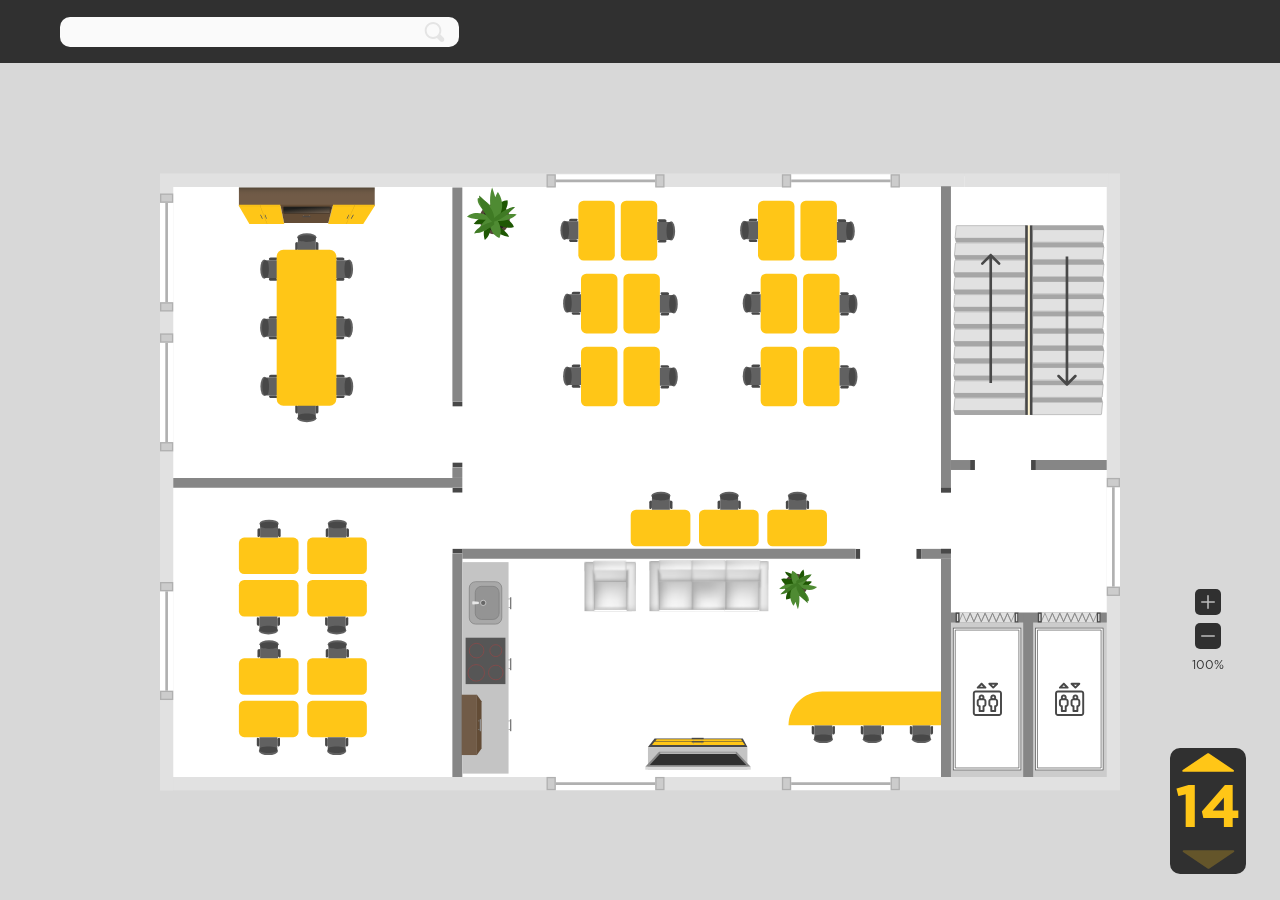
==== intofficemap/index.html @ 85221ba1 "add cursor move" ====
<!DOCTYPE html>
<head>
    <meta charset="utf-8">
    <meta http-equiv="X-UA-Compatible" content="IE=edge">
    <title>Карта офиса</title>
    <meta content="width=device-width, initial-scale=1.0" name="viewport">
    <link href="css/style.css" rel="stylesheet">
    <link href="lib/fonts/font-awesome/css/font-awesome.min.css" rel="stylesheet">
    <link href="lib/fonts/GothamPro/styles.css" rel="stylesheet">
</head>

<body>
<header class="search">
    <div class='search-wrapper'>
        <div class="search-form">
            <div class="dropdown">
                <input id="textInput" autocomplete="off" type="text">
                <ul id="drop-down"></ul>
            </div>
            <div class="btn-search-clear">
                <button type="button" id="searchButton" disabled>
                    <svg class="btn-svg" width="49" height="30" viewBox="0 0 49 30" fill="none"
                         xmlns="http://www.w3.org/2000/svg">
                        <path class="fill-clear-search"
                              d="M33.6377 20.7606L30.3996 17.4688C30.9884 16.2718 31.3809 14.8753 31.3809 13.4788C31.3809 8.79052 27.6522 5 23.0404 5C18.4287 5 14.7 8.79052 14.7 13.4788C14.7 18.1671 18.4287 21.9576 23.0404 21.9576C24.4142 21.9576 25.7879 21.5586 26.9653 20.9601L30.2034 24.2519C31.1846 25.2494 32.6565 25.2494 33.6377 24.2519C34.5208 23.2544 34.5208 21.7581 33.6377 20.7606ZM23.0404 19.9626C19.508 19.9626 16.6625 17.0698 16.6625 13.4788C16.6625 9.88778 19.508 6.99501 23.0404 6.99501C26.5729 6.99501 29.4184 9.88778 29.4184 13.4788C29.4184 17.0698 26.5729 19.9626 23.0404 19.9626Z"
                              fill="#484848"/>
                    </svg>
                </button>
            </div>
            <div class="br-vert">
                <svg id="brvert" width="1" height="30" viewBox="0 0 1 30" fill="none"
                     xmlns="http://www.w3.org/2000/svg">
                    <rect y="28" width="1" height="2" fill="#FAFAFA"/>
                    <rect y="2" width="1" height="26" fill="#E4E4E4"/>
                    <rect width="1" height="2" fill="#FAFAFA"/>
                </svg>
            </div>
            <div class="btn-search-clear">
                <button type="button" id="clearButton" class="clear-Button">
                    <svg class="btn-svg" width="45" height="30" viewBox="0 0 45 30" fill="none"
                         xmlns="http://www.w3.org/2000/svg">
                        <rect class="fill-clear-search" x="14.2852" y="8.85693" width="2.22222" height="20"
                              transform="rotate(-45 14.2852 8.85693)" fill="#484848"/>
                        <rect class="fill-clear-search" x="15.8568" y="22.9989" width="2.22222" height="20"
                              transform="rotate(-135 15.8568 22.9989)" fill="#484848"/>
                    </svg>
                </button>
            </div>
        </div>

    </div>
</header>

<section class="hide">
    <div class="btn-hide-and-show">
        <button type="button" class="btn-hide">
            <svg width="9" height="19" viewBox="0 0 9 19" fill="none" xmlns="http://www.w3.org/2000/svg">
                <path d="M0.26422 9.81896C0.110952 9.63394 0.110952 9.36606 0.26422 9.18104L7.36495 0.609125C7.66374 0.248428 8.25 0.459711 8.25 0.928089L8.25 18.0719C8.25 18.5403 7.66374 18.7516 7.36495 18.3909L0.26422 9.81896Z"
                      fill="#FFC617"/>
            </svg>
        </button>
    </div>
</section>

<section class="show">
    <div class="btn-hide-and-show">
        <button type="button" class="btn-show">
            <svg width="9" height="19" viewBox="0 0 9 19" fill="none" xmlns="http://www.w3.org/2000/svg">
                <path d="M8.73578 9.18104C8.88905 9.36606 8.88905 9.63394 8.73578 9.81896L1.63505 18.3909C1.33626 18.7516 0.75 18.5403 0.75 18.0719L0.75 0.92809C0.75 0.459712 1.33626 0.24843 1.63505 0.609127L8.73578 9.18104Z"
                      fill="#FFC617"/>
            </svg>
        </button>
    </div>
</section>

<section id="scale-and-floor-wrapper" class="scale-and-floor-wrapper">
        <div class="scale-wrapper">
            <div id="scale">
                <button id="plus" type="button" class="btn-svg btn-plus-minus">
                    <svg width="26" height="26" viewBox="0 0 18 18" fill="none" xmlns="http://www.w3.org/2000/svg">
                        <rect class="fill-line" y="10" width="2" height="18" rx="1" transform="rotate(-90 0 10)" fill="#BCBCBC"/>
                        <rect class="fill-line" x="8" width="2" height="18" rx="1" fill="#BCBCBC"/>
                    </svg>
                </button>
                <button id="minus" type="button" class="btn-svg btn-plus-minus">
                    <svg width="26" height="26" viewBox="0 0 18 2" fill="none" xmlns="http://www.w3.org/2000/svg">
                        <rect class="fill-line" y="2" width="2" height="18" rx="1" transform="rotate(-90 0 2)" fill="#BCBCBC"/>
                    </svg>
                </button>
                <!--<svg class="btn-svg" id="plus" width="26" height="26" viewBox="0 0 26 26" fill="none"
                     xmlns="http://www.w3.org/2000/svg">
                    <path d="M0 5C0 2.23858 2.23858 0 5 0H21C23.7614 0 26 2.23858 26 5V21C26 23.7614 23.7614 26 21 26H5C2.23858 26 0 23.7614 0 21V5Z"
                          fill="#303030"/>
                    <rect class="fill-line" x="4" y="14" width="2" height="18" rx="1" transform="rotate(-90 4 14)"
                          fill="#BCBCBC"/>
                    <rect class="fill-line" x="12" y="4" width="2" height="18" rx="1" fill="#BCBCBC"/>
                </svg>

                <svg class="btn-svg" id="minus" width="26" height="26" viewBox="0 0 26 26" fill="none"
                     xmlns="http://www.w3.org/2000/svg">
                    <path d="M26 21C26 23.7614 23.7614 26 21 26L5 26C2.23858 26 0 23.7614 0 21L0 5C0 2.23858 2.23858 0 5 0L21 0C23.7614 0 26 2.23858 26 5L26 21Z"
                          fill="#303030"/>
                    <rect class="fill-line" x="4" y="14" width="2" height="18" rx="1" transform="rotate(-90 4 14)"
                          fill="#BCBCBC"/>
                </svg>
-->
                <div class="value-scale"><span id="val-scale">100%</span></div>
            </div>
        </div>

        <div class="floor-wrapper">
            <div id="floor">
                <button type="button" class="btn-svg btn-toggle up-toggle">
                    <svg width="57" height="19" viewBox="0 0 57 19" fill="none"
                         xmlns="http://www.w3.org/2000/svg">
                        <path class="fill-up-down" disabled
                              d="M27.5914 0.369337C27.9272 0.145656 28.3645 0.145657 28.7002 0.369337L53.5413 16.9178C54.3648 17.4664 53.9764 18.75 52.9868 18.75H3.30481C2.31523 18.75 1.92682 17.4664 2.75039 16.9178L27.5914 0.369337Z"
                              fill="#FFC617"/>
                    </svg>
                </button>

                <span id="floor-number"></span>

                <button type="button" class="btn-svg btn-toggle down-toggle" disabled>
                    <svg width="57" height="19" viewBox="0 0 57 19" fill="none"
                         xmlns="http://www.w3.org/2000/svg">
                        <path class="fill-up-down"
                              d="M29.0543 18.6307C28.7186 18.8543 28.2813 18.8543 27.9455 18.6307L3.10449 2.08224C2.28092 1.5336 2.66932 0.25 3.65891 0.25L53.3409 0.25C54.3305 0.25 54.7189 1.5336 53.8954 2.08224L29.0543 18.6307Z"
                              fill="#FFC617"/>
                    </svg>
                </button>
            </div>
        </div>
</section>

<section id="map-wrapper" class="map-wrapper">
    <div class="map-content">
        <div class="map">
            <svg class="floor-of-map" data-floor="active" floor-number="14" width="905" height="581"
                 viewBox="0 0 1448 930" fill="none" xmlns="http://www.w3.org/2000/svg"
                 xmlns:xlink="http://www.w3.org/1999/xlink">
                <rect x="1" y="4" width="1432" height="910" fill="white"/>
                <rect x="1189" y="663" width="248" height="252" fill="#CCCCCC"/>
                <line x1="6.10352e-05" y1="10" x2="1213" y2="10" stroke="#E1E1E1" stroke-width="20"/>
                <line x1="6.10352e-05" y1="920" x2="1448" y2="920" stroke="#E1E1E1" stroke-width="20"/>
                <line x1="10.0001" y1="20" x2="10" y2="930" stroke="#E1E1E1" stroke-width="20"/>
                <line x1="1438" y1="4.67991e-07" x2="1438" y2="910" stroke="#E1E1E1" stroke-width="20"/>
                <line x1="1213" y1="10" x2="1430" y2="10" stroke="#E1E1E1" stroke-width="20"/>
                <line x1="448.5" y1="21" x2="448.5" y2="344" stroke="#868686" stroke-width="15"/>
                <line x1="1185.5" y1="19" x2="1185.5" y2="481" stroke="#868686" stroke-width="15"/>
                <line x1="1185.5" y1="581" x2="1185.5" y2="910" stroke="#868686" stroke-width="15"/>
                <line x1="448.5" y1="459" x2="448.5" y2="443" stroke="#868686" stroke-width="15"/>
                <line x1="20" y1="466.5" x2="456" y2="466.5" stroke="#868686" stroke-width="15"/>
                <line x1="1193" y1="439.5" x2="1229" y2="439.5" stroke="#868686" stroke-width="15"/>
                <line x1="1314" y1="439.5" x2="1428" y2="439.5" stroke="#868686" stroke-width="15"/>
                <line x1="1193" y1="669.5" x2="1428" y2="669.5" stroke="#868686" stroke-width="15"/>
                <line x1="1309.5" y1="910" x2="1309.5" y2="663" stroke="#868686" stroke-width="15"/>
                <line x1="448.5" y1="910" x2="448.5" y2="573" stroke="#868686" stroke-width="15"/>
                <line x1="456" y1="573.5" x2="1049" y2="573.5" stroke="#868686" stroke-width="15"/>
                <line x1="1148" y1="573.5" x2="1193" y2="573.5" stroke="#868686" stroke-width="15"/>
                <path d="M235 117H208V100C208 98.3431 209.343 97 211 97H232C233.657 97 235 98.3431 235 100V117Z"
                      fill="#616161"/>
                <ellipse cx="221.5" cy="96" rx="14.5" ry="6" transform="rotate(-180 221.5 96)" fill="#616161"/>
                <path d="M208 97.5C208 95.0147 214.044 93 221.5 93C228.956 93 235 95.0147 235 97.5C235 98.7504 234.47 100.882 232 101.697C229.561 102.503 225.205 103 221.5 103C217.795 103 213.439 102.503 211 101.697C208.53 100.882 208 98.7504 208 97.5Z"
                      fill="#484848"/>
                <path d="M208 113.333C208 114.806 206.806 116 205.333 116C204.597 116 204 115.403 204 114.667V105.667C204 104.194 205.194 103 206.667 103C207.403 103 208 103.597 208 104.333V113.333Z"
                      fill="#484848"/>
                <path d="M239 114.667C239 115.403 238.403 116 237.667 116C236.194 116 235 114.806 235 113.333V104.333C235 103.597 235.597 103 236.333 103C237.806 103 239 104.194 239 105.667V114.667Z"
                      fill="#484848"/>
                <path d="M208 348H235V365C235 366.657 233.657 368 232 368H211C209.343 368 208 366.657 208 365V348Z"
                      fill="#616161"/>
                <ellipse cx="221.5" cy="369" rx="14.5" ry="6" fill="#616161"/>
                <path d="M235 367.5C235 369.985 228.956 372 221.5 372C214.044 372 208 369.985 208 367.5C208 366.25 208.53 364.118 211 363.303C213.439 362.497 217.795 362 221.5 362C225.205 362 229.561 362.497 232 363.303C234.47 364.118 235 366.25 235 367.5Z"
                      fill="#484848"/>
                <path d="M235 351.667C235 350.194 236.194 349 237.667 349C238.403 349 239 349.597 239 350.333V359.333C239 360.806 237.806 362 236.333 362C235.597 362 235 361.403 235 360.667V351.667Z"
                      fill="#484848"/>
                <path d="M204 350.333C204 349.597 204.597 349 205.333 349C206.806 349 208 350.194 208 351.667V360.667C208 361.403 207.403 362 206.667 362C205.194 362 204 360.806 204 359.333V350.333Z"
                      fill="#484848"/>
                <path d="M178 219V246H161C159.343 246 158 244.657 158 243V222C158 220.343 159.343 219 161 219H178Z"
                      fill="#616161"/>
                <ellipse cx="157" cy="232.5" rx="14.5" ry="6" transform="rotate(90 157 232.5)" fill="#616161"/>
                <path d="M158.5 246C156.015 246 154 239.956 154 232.5C154 225.044 156.015 219 158.5 219C159.75 219 161.882 219.53 162.697 222C163.503 224.439 164 228.795 164 232.5C164 236.205 163.503 240.561 162.697 243C161.882 245.47 159.75 246 158.5 246Z"
                      fill="#484848"/>
                <path d="M174.333 246C175.806 246 177 247.194 177 248.667C177 249.403 176.403 250 175.667 250H166.667C165.194 250 164 248.806 164 247.333C164 246.597 164.597 246 165.333 246H174.333Z"
                      fill="#484848"/>
                <path d="M175.667 215C176.403 215 177 215.597 177 216.333C177 217.806 175.806 219 174.333 219H165.333C164.597 219 164 218.403 164 217.667C164 216.194 165.194 215 166.667 215H175.667Z"
                      fill="#484848"/>
                <path d="M178.222 130.495V157.495H161.222C159.565 157.495 158.222 156.152 158.222 154.495V133.495C158.222 131.838 159.565 130.495 161.222 130.495H178.222Z"
                      fill="#616161"/>
                <ellipse cx="157.222" cy="143.995" rx="14.5" ry="6" transform="rotate(90 157.222 143.995)"
                         fill="#616161"/>
                <path d="M158.722 157.495C156.237 157.495 154.222 151.451 154.222 143.995C154.222 136.539 156.237 130.495 158.722 130.495C159.973 130.495 162.104 131.025 162.919 133.495C163.725 135.934 164.222 140.29 164.222 143.995C164.222 147.699 163.725 152.055 162.919 154.495C162.104 156.965 159.973 157.495 158.722 157.495Z"
                      fill="#484848"/>
                <path d="M174.556 157.495C176.028 157.495 177.222 158.689 177.222 160.161C177.222 160.898 176.625 161.495 175.889 161.495H166.889C165.416 161.495 164.222 160.301 164.222 158.828C164.222 158.092 164.819 157.495 165.556 157.495H174.556Z"
                      fill="#484848"/>
                <path d="M175.889 126.495C176.625 126.495 177.222 127.092 177.222 127.828C177.222 129.301 176.028 130.495 174.556 130.495H165.556C164.819 130.495 164.222 129.898 164.222 129.161C164.222 127.689 165.416 126.495 166.889 126.495H175.889Z"
                      fill="#484848"/>
                <path d="M178.478 307.557V334.557H161.478C159.821 334.557 158.478 333.214 158.478 331.557V310.557C158.478 308.9 159.821 307.557 161.478 307.557H178.478Z"
                      fill="#616161"/>
                <ellipse cx="157.478" cy="321.057" rx="14.5" ry="6" transform="rotate(90 157.478 321.057)"
                         fill="#616161"/>
                <path d="M158.978 334.557C156.493 334.557 154.478 328.513 154.478 321.057C154.478 313.601 156.493 307.557 158.978 307.557C160.228 307.557 162.36 308.087 163.175 310.557C163.98 312.997 164.478 317.353 164.478 321.057C164.478 324.762 163.98 329.118 163.175 331.557C162.36 334.027 160.228 334.557 158.978 334.557Z"
                      fill="#484848"/>
                <path d="M174.811 334.557C176.284 334.557 177.478 335.751 177.478 337.224C177.478 337.96 176.881 338.557 176.145 338.557H167.145C165.672 338.557 164.478 337.363 164.478 335.891C164.478 335.154 165.075 334.557 165.811 334.557H174.811Z"
                      fill="#484848"/>
                <path d="M176.145 303.557C176.881 303.557 177.478 304.154 177.478 304.891C177.478 306.363 176.284 307.557 174.811 307.557H165.811C165.075 307.557 164.478 306.96 164.478 306.224C164.478 304.751 165.672 303.557 167.145 303.557H176.145Z"
                      fill="#484848"/>
                <path d="M264 246V219H281C282.657 219 284 220.343 284 222V243C284 244.657 282.657 246 281 246H264Z"
                      fill="#616161"/>
                <ellipse cx="285" cy="232.5" rx="14.5" ry="6" transform="rotate(-90 285 232.5)" fill="#616161"/>
                <path d="M283.5 219C285.985 219 288 225.044 288 232.5C288 239.956 285.985 246 283.5 246C282.25 246 280.118 245.47 279.303 243C278.497 240.561 278 236.205 278 232.5C278 228.795 278.497 224.439 279.303 222C280.118 219.53 282.25 219 283.5 219Z"
                      fill="#484848"/>
                <path d="M267.667 219C266.194 219 265 217.806 265 216.333C265 215.597 265.597 215 266.333 215H275.333C276.806 215 278 216.194 278 217.667C278 218.403 277.403 219 276.667 219H267.667Z"
                      fill="#484848"/>
                <path d="M266.333 250C265.597 250 265 249.403 265 248.667C265 247.194 266.194 246 267.667 246H276.667C277.403 246 278 246.597 278 247.333C278 248.806 276.806 250 275.333 250H266.333Z"
                      fill="#484848"/>
                <path d="M264.222 157.495V130.495H281.222C282.879 130.495 284.222 131.838 284.222 133.495V154.495C284.222 156.152 282.879 157.495 281.222 157.495H264.222Z"
                      fill="#616161"/>
                <ellipse cx="285.222" cy="143.995" rx="14.5" ry="6" transform="rotate(-90 285.222 143.995)"
                         fill="#616161"/>
                <path d="M283.722 130.495C286.208 130.495 288.222 136.539 288.222 143.995C288.222 151.451 286.208 157.495 283.722 157.495C282.472 157.495 280.341 156.965 279.525 154.495C278.72 152.055 278.222 147.699 278.222 143.995C278.222 140.29 278.72 135.934 279.525 133.495C280.341 131.025 282.472 130.495 283.722 130.495Z"
                      fill="#484848"/>
                <path d="M267.889 130.495C266.416 130.495 265.222 129.301 265.222 127.828C265.222 127.092 265.819 126.495 266.556 126.495H275.556C277.028 126.495 278.222 127.689 278.222 129.161C278.222 129.898 277.625 130.495 276.889 130.495H267.889Z"
                      fill="#484848"/>
                <path d="M266.556 161.495C265.819 161.495 265.222 160.898 265.222 160.161C265.222 158.689 266.416 157.495 267.889 157.495H276.889C277.625 157.495 278.222 158.092 278.222 158.828C278.222 160.301 277.028 161.495 275.556 161.495H266.556Z"
                      fill="#484848"/>
                <path d="M264.478 334.557V307.557H281.478C283.135 307.557 284.478 308.9 284.478 310.557V331.557C284.478 333.214 283.135 334.557 281.478 334.557H264.478Z"
                      fill="#616161"/>
                <ellipse cx="285.478" cy="321.057" rx="14.5" ry="6" transform="rotate(-90 285.478 321.057)"
                         fill="#616161"/>
                <path d="M283.978 307.557C286.463 307.557 288.478 313.601 288.478 321.057C288.478 328.513 286.463 334.557 283.978 334.557C282.727 334.557 280.596 334.027 279.781 331.557C278.975 329.118 278.478 324.762 278.478 321.057C278.478 317.353 278.975 312.997 279.781 310.557C280.596 308.087 282.727 307.557 283.978 307.557Z"
                      fill="#484848"/>
                <path d="M268.145 307.557C266.672 307.557 265.478 306.363 265.478 304.891C265.478 304.154 266.075 303.557 266.811 303.557H275.811C277.284 303.557 278.478 304.751 278.478 306.224C278.478 306.96 277.881 307.557 277.145 307.557H268.145Z"
                      fill="#484848"/>
                <path d="M266.811 338.557C266.075 338.557 265.478 337.96 265.478 337.224C265.478 335.751 266.672 334.557 268.145 334.557H277.145C277.881 334.557 278.478 335.154 278.478 335.891C278.478 337.363 277.284 338.557 275.811 338.557H266.811Z"
                      fill="#484848"/>
                <rect x="176" y="115" width="90" height="235" rx="10" fill="#FFC617"/>
                <g clip-path="url(#clip0)">
                    <rect x="456" y="351" width="15" height="7" transform="rotate(-180 456 351)" fill="#484848"/>
                    <rect x="456" y="443" width="15" height="7" transform="rotate(-180 456 443)" fill="#484848"/>
                </g>
                <rect y="44" width="20" height="150" fill="white"/>
                <rect x="1" y="31" width="18" height="12" fill="#CCCCCC" stroke="#B0B0B0" stroke-width="2"/>
                <rect x="1" y="195" width="18" height="12" fill="#CCCCCC" stroke="#B0B0B0" stroke-width="2"/>
                <line x1="10" y1="44" x2="10" y2="194" stroke="#B0B0B0" stroke-width="4"/>
                <rect y="255" width="20" height="150" fill="white"/>
                <rect x="1" y="242" width="18" height="12" fill="#CCCCCC" stroke="#B0B0B0" stroke-width="2"/>
                <rect x="1" y="406" width="18" height="12" fill="#CCCCCC" stroke="#B0B0B0" stroke-width="2"/>
                <line x1="10" y1="255" x2="10" y2="405" stroke="#B0B0B0" stroke-width="4"/>
                <path d="M187.197 75.9024H134.84L119.028 48.833H181.469L187.197 75.9024Z" fill="#FFC617"/>
                <path d="M323.872 21.0563H119.028V48.8328H323.872V21.0563Z" fill="#715B47"/>
                <path style="mix-blend-mode:multiply" d="M323.872 37.5754H119.028L119.099 21H323.943L323.872 37.5754Z"
                      fill="url(#paint0_linear)"/>
                <path d="M306.548 75.9024H253.809L260.923 48.833H323.844L306.548 75.9024Z" fill="url(#paint1_linear)"/>
                <path d="M253.838 74.4033H187.197L181.483 47.0511H260.965L253.838 74.4033Z" fill="#634C36"/>
                <path d="M256.143 59.9776H186.758L184.821 49.9645H258.66L256.143 59.9776Z" fill="#3E3024"/>
                <path d="M161.527 75.9024H161.895L151.302 48.833H150.864L161.527 75.9024Z" fill="#C19819"/>
                <path d="M280.751 75.8599H281.119L293.508 48.833H293.07L280.751 75.8599Z" fill="#C19819"/>
                <path d="M256.058 49.9645H186.758V59.9634H256.058V49.9645Z" fill="url(#paint2_linear)"/>
                <path d="M323.887 47.0511H260.965L260.895 48.8189H323.887V47.0511Z" fill="#FFC617"/>
                <path d="M181.455 47.0511H119V48.8331H181.455V47.0511Z" fill="#FFC617"/>
                <path d="M187.197 74.4457L181.455 47.0228V48.7623L187.197 75.9024V74.4457Z" fill="#C19819"/>
                <path d="M260.965 47.0511L253.823 74.4174V75.8883L260.937 48.8331L260.965 47.0511Z" fill="#C19819"/>
                <path d="M151.302 47.0511H150.85V48.8189H151.302V47.0511Z" fill="#C19819"/>
                <path d="M293.508 47.0511H293.07V48.8472H293.508V47.0511Z" fill="#C19819"/>
                <line x1="186.743" y1="60.15" x2="256.143" y2="60.15" stroke="#3E3024" stroke-width="0.5"/>
                <path d="M119.093 48.85H151.093" stroke="#C19819" stroke-width="0.3"/>
                <path d="M150.943 48.85H181.443" stroke="#C19819" stroke-width="0.3"/>
                <path d="M260.943 48.85H292.943" stroke="#C19819" stroke-width="0.3"/>
                <path d="M292.943 48.85H323.743" stroke="#C19819" stroke-width="0.3"/>
                <rect x="225.667" y="63" width="1.33333" height="0.666667" transform="rotate(90 225.667 63)"
                      fill="#949494"/>
                <rect x="217" y="63" width="1.33333" height="0.666667" transform="rotate(90 217 63)" fill="#949494"/>
                <rect x="227" y="64.3333" width="1.33333" height="12" transform="rotate(90 227 64.3333)"
                      fill="#484848"/>
                <path d="M289.73 62.3778L291.205 63.0191L291.006 63.4776L289.53 62.8363L289.73 62.3778Z"
                      fill="#C4C4C4"/>
                <path d="M287.588 66.4082L289.063 67.0496L288.863 67.5081L287.388 66.8668L287.588 66.4082Z"
                      fill="#C4C4C4"/>
                <path d="M291.14 62.1308C291.159 62.0979 291.195 62.0786 291.233 62.0808L292.008 62.1256C292.082 62.1299 292.126 62.2108 292.089 62.2752L288.859 67.8981C288.84 67.9309 288.804 67.9503 288.766 67.9481L287.991 67.9033C287.917 67.899 287.873 67.8181 287.91 67.7536L291.14 62.1308Z"
                      fill="#484848"/>
                <path d="M283.078 62.3833L284.588 62.9384L284.416 63.4077L282.906 62.8526L283.078 62.3833Z"
                      fill="#C4C4C4"/>
                <path d="M281.173 66.5307L282.682 67.0858L282.51 67.5551L281 67L281.173 66.5307Z" fill="#C4C4C4"/>
                <path d="M284.472 62.0553C284.489 62.0214 284.524 62 284.562 62H285.338C285.413 62 285.461 62.0782 285.428 62.1447L282.528 67.9447C282.511 67.9786 282.476 68 282.438 68H281.662C281.587 68 281.539 67.9218 281.572 67.8553L284.472 62.0553Z"
                      fill="#484848"/>
                <path d="M153.422 62.3833L151.912 62.9384L152.084 63.4077L153.594 62.8526L153.422 62.3833Z"
                      fill="#C4C4C4"/>
                <path d="M155.327 66.5307L153.818 67.0858L153.99 67.5551L155.5 67L155.327 66.5307Z" fill="#C4C4C4"/>
                <path d="M152.028 62.0553C152.011 62.0214 151.976 62 151.938 62H151.162C151.087 62 151.039 62.0782 151.072 62.1447L153.972 67.9447C153.989 67.9786 154.024 68 154.062 68H154.838C154.913 68 154.961 67.9218 154.928 67.8553L152.028 62.0553Z"
                      fill="#484848"/>
                <path d="M160.114 62.403L158.567 62.8455L158.705 63.3262L160.251 62.8837L160.114 62.403Z"
                      fill="#C4C4C4"/>
                <path d="M161.709 66.6794L160.163 67.1219L160.3 67.6026L161.847 67.1601L161.709 66.6794Z"
                      fill="#C4C4C4"/>
                <path d="M158.748 61.9733C158.733 61.9383 158.7 61.9144 158.662 61.9116L157.888 61.8545C157.814 61.8491 157.76 61.9235 157.788 61.9923L160.254 67.9899C160.268 68.0249 160.301 68.0488 160.339 68.0516L161.113 68.1087C161.187 68.1142 161.241 68.0397 161.213 67.9709L158.748 61.9733Z"
                      fill="#484848"/>

                <rect class="light-table" data-id="1" x="631" y="41" width="55" height="90" rx="8" fill="#FFC617"/>
                <path d="M631 72V99H614C612.343 99 611 97.6569 611 96V75C611 73.3431 612.343 72 614 72H631Z"
                      fill="#616161"/>
                <ellipse cx="610" cy="85.5" rx="14.5" ry="6" transform="rotate(90 610 85.5)" fill="#616161"/>
                <path d="M611.5 99C609.015 99 607 92.9558 607 85.5C607 78.0442 609.015 72 611.5 72C612.75 72 614.882 72.53 615.697 75C616.503 77.4393 617 81.7954 617 85.5C617 89.2046 616.503 93.5607 615.697 96C614.882 98.47 612.75 99 611.5 99Z"
                      fill="#484848"/>
                <path d="M627.333 99C628.806 99 630 100.194 630 101.667C630 102.403 629.403 103 628.667 103H619.667C618.194 103 617 101.806 617 100.333C617 99.597 617.597 99 618.333 99H627.333Z"
                      fill="#484848"/>
                <path d="M628.667 68C629.403 68 630 68.597 630 69.3333C630 70.8061 628.806 72 627.333 72H618.333C617.597 72 617 71.403 617 70.6667C617 69.1939 618.194 68 619.667 68H628.667Z"
                      fill="#484848"/>

                <rect class="light-table" data-id="2" x="750" y="131" width="55" height="90" rx="8"
                      transform="rotate(-180 750 131)"
                      fill="#FFC617"/>
                <path d="M750 100V73H767C768.657 73 770 74.3431 770 76V97C770 98.6569 768.657 100 767 100H750Z"
                      fill="#616161"/>
                <ellipse cx="771" cy="86.5" rx="14.5" ry="6" transform="rotate(-90 771 86.5)" fill="#616161"/>
                <path d="M769.5 73C771.985 73 774 79.0442 774 86.5C774 93.9558 771.985 100 769.5 100C768.25 100 766.118 99.47 765.303 97C764.497 94.5607 764 90.2046 764 86.5C764 82.7954 764.497 78.4393 765.303 76C766.118 73.53 768.25 73 769.5 73Z"
                      fill="#484848"/>
                <path d="M753.667 73C752.194 73 751 71.8061 751 70.3333C751 69.597 751.597 69 752.333 69H761.333C762.806 69 764 70.1939 764 71.6667C764 72.403 763.403 73 762.667 73H753.667Z"
                      fill="#484848"/>
                <path d="M752.333 104C751.597 104 751 103.403 751 102.667C751 101.194 752.194 100 753.667 100H762.667C763.403 100 764 100.597 764 101.333C764 102.806 762.806 104 761.333 104H752.333Z"
                      fill="#484848"/>

                <rect class="light-table" data-id="3" x="635" y="151" width="55" height="90" rx="8" fill="#FFC617"/>
                <path d="M635 182V209H618C616.343 209 615 207.657 615 206V185C615 183.343 616.343 182 618 182H635Z"
                      fill="#616161"/>
                <ellipse cx="614" cy="195.5" rx="14.5" ry="6" transform="rotate(90 614 195.5)" fill="#616161"/>
                <path d="M615.5 209C613.015 209 611 202.956 611 195.5C611 188.044 613.015 182 615.5 182C616.75 182 618.882 182.53 619.697 185C620.503 187.439 621 191.795 621 195.5C621 199.205 620.503 203.561 619.697 206C618.882 208.47 616.75 209 615.5 209Z"
                      fill="#484848"/>
                <path d="M631.333 209C632.806 209 634 210.194 634 211.667C634 212.403 633.403 213 632.667 213H623.667C622.194 213 621 211.806 621 210.333C621 209.597 621.597 209 622.333 209H631.333Z"
                      fill="#484848"/>
                <path d="M632.667 178C633.403 178 634 178.597 634 179.333C634 180.806 632.806 182 631.333 182H622.333C621.597 182 621 181.403 621 180.667C621 179.194 622.194 178 623.667 178H632.667Z"
                      fill="#484848"/>

                <rect class="light-table" data-id="4" x="754" y="241" width="55" height="90" rx="8"
                      transform="rotate(-180 754 241)" fill="#FFC617"/>
                <path d="M754 210V183H771C772.657 183 774 184.343 774 186V207C774 208.657 772.657 210 771 210H754Z"
                      fill="#616161"/>
                <ellipse cx="775" cy="196.5" rx="14.5" ry="6" transform="rotate(-90 775 196.5)" fill="#616161"/>
                <path d="M773.5 183C775.985 183 778 189.044 778 196.5C778 203.956 775.985 210 773.5 210C772.25 210 770.118 209.47 769.303 207C768.497 204.561 768 200.205 768 196.5C768 192.795 768.497 188.439 769.303 186C770.118 183.53 772.25 183 773.5 183Z"
                      fill="#484848"/>
                <path d="M757.667 183C756.194 183 755 181.806 755 180.333C755 179.597 755.597 179 756.333 179H765.333C766.806 179 768 180.194 768 181.667C768 182.403 767.403 183 766.667 183H757.667Z"
                      fill="#484848"/>
                <path d="M756.333 214C755.597 214 755 213.403 755 212.667C755 211.194 756.194 210 757.667 210H766.667C767.403 210 768 210.597 768 211.333C768 212.806 766.806 214 765.333 214H756.333Z"
                      fill="#484848"/>

                <rect class="light-table" data-id="5" x="635" y="261" width="55" height="90" rx="8" fill="#FFC617"/>
                <path d="M635 292V319H618C616.343 319 615 317.657 615 316V295C615 293.343 616.343 292 618 292H635Z"
                      fill="#616161"/>
                <ellipse cx="614" cy="305.5" rx="14.5" ry="6" transform="rotate(90 614 305.5)" fill="#616161"/>
                <path d="M615.5 319C613.015 319 611 312.956 611 305.5C611 298.044 613.015 292 615.5 292C616.75 292 618.882 292.53 619.697 295C620.503 297.439 621 301.795 621 305.5C621 309.205 620.503 313.561 619.697 316C618.882 318.47 616.75 319 615.5 319Z"
                      fill="#484848"/>
                <path d="M631.333 319C632.806 319 634 320.194 634 321.667C634 322.403 633.403 323 632.667 323H623.667C622.194 323 621 321.806 621 320.333C621 319.597 621.597 319 622.333 319H631.333Z"
                      fill="#484848"/>
                <path d="M632.667 288C633.403 288 634 288.597 634 289.333C634 290.806 632.806 292 631.333 292H622.333C621.597 292 621 291.403 621 290.667C621 289.194 622.194 288 623.667 288H632.667Z"
                      fill="#484848"/>

                <rect class="light-table" data-id="6" x="754" y="351" width="55" height="90" rx="8"
                      transform="rotate(-180 754 351)"
                      fill="#FFC617"/>
                <path d="M754 320V293H771C772.657 293 774 294.343 774 296V317C774 318.657 772.657 320 771 320H754Z"
                      fill="#616161"/>
                <ellipse cx="775" cy="306.5" rx="14.5" ry="6" transform="rotate(-90 775 306.5)" fill="#616161"/>
                <path d="M773.5 293C775.985 293 778 299.044 778 306.5C778 313.956 775.985 320 773.5 320C772.25 320 770.118 319.47 769.303 317C768.497 314.561 768 310.205 768 306.5C768 302.795 768.497 298.439 769.303 296C770.118 293.53 772.25 293 773.5 293Z"
                      fill="#484848"/>
                <path d="M757.667 293C756.194 293 755 291.806 755 290.333C755 289.597 755.597 289 756.333 289H765.333C766.806 289 768 290.194 768 291.667C768 292.403 767.403 293 766.667 293H757.667Z"
                      fill="#484848"/>
                <path d="M756.333 324C755.597 324 755 323.403 755 322.667C755 321.194 756.194 320 757.667 320H766.667C767.403 320 768 320.597 768 321.333C768 322.806 766.806 324 765.333 324H756.333Z"
                      fill="#484848"/>

                <rect class="light-table" data-id="7" x="902" y="41" width="55" height="90" rx="8" fill="#FFC617"/>
                <path d="M902 72V99H885C883.343 99 882 97.6569 882 96V75C882 73.3431 883.343 72 885 72H902Z"
                      fill="#616161"/>
                <ellipse cx="881" cy="85.5" rx="14.5" ry="6" transform="rotate(90 881 85.5)" fill="#616161"/>
                <path d="M882.5 99C880.015 99 878 92.9558 878 85.5C878 78.0442 880.015 72 882.5 72C883.75 72 885.882 72.53 886.697 75C887.503 77.4393 888 81.7954 888 85.5C888 89.2046 887.503 93.5607 886.697 96C885.882 98.47 883.75 99 882.5 99Z"
                      fill="#484848"/>
                <path d="M898.333 99C899.806 99 901 100.194 901 101.667C901 102.403 900.403 103 899.667 103H890.667C889.194 103 888 101.806 888 100.333C888 99.597 888.597 99 889.333 99H898.333Z"
                      fill="#484848"/>
                <path d="M899.667 68C900.403 68 901 68.597 901 69.3333C901 70.8061 899.806 72 898.333 72H889.333C888.597 72 888 71.403 888 70.6667C888 69.1939 889.194 68 890.667 68H899.667Z"
                      fill="#484848"/>

                <rect class="light-table" data-id="8" x="1021" y="131" width="55" height="90" rx="8"
                      transform="rotate(-180 1021 131)" fill="#FFC617"/>
                <path d="M1021 100V73H1038C1039.66 73 1041 74.3431 1041 76V97C1041 98.6569 1039.66 100 1038 100H1021Z"
                      fill="#616161"/>
                <ellipse cx="1042" cy="86.5" rx="14.5" ry="6" transform="rotate(-90 1042 86.5)" fill="#616161"/>
                <path d="M1040.5 73C1042.99 73 1045 79.0442 1045 86.5C1045 93.9558 1042.99 100 1040.5 100C1039.25 100 1037.12 99.47 1036.3 97C1035.5 94.5607 1035 90.2046 1035 86.5C1035 82.7954 1035.5 78.4393 1036.3 76C1037.12 73.53 1039.25 73 1040.5 73Z"
                      fill="#484848"/>
                <path d="M1024.67 73C1023.19 73 1022 71.8061 1022 70.3333C1022 69.597 1022.6 69 1023.33 69H1032.33C1033.81 69 1035 70.1939 1035 71.6667C1035 72.403 1034.4 73 1033.67 73H1024.67Z"
                      fill="#484848"/>
                <path d="M1023.33 104C1022.6 104 1022 103.403 1022 102.667C1022 101.194 1023.19 100 1024.67 100H1033.67C1034.4 100 1035 100.597 1035 101.333C1035 102.806 1033.81 104 1032.33 104H1023.33Z"
                      fill="#484848"/>

                <rect class="light-table" data-id="9" x="906" y="151" width="55" height="90" rx="8" fill="#FFC617"/>
                <path d="M906 182V209H889C887.343 209 886 207.657 886 206V185C886 183.343 887.343 182 889 182H906Z"
                      fill="#616161"/>
                <ellipse cx="885" cy="195.5" rx="14.5" ry="6" transform="rotate(90 885 195.5)" fill="#616161"/>
                <path d="M886.5 209C884.015 209 882 202.956 882 195.5C882 188.044 884.015 182 886.5 182C887.75 182 889.882 182.53 890.697 185C891.503 187.439 892 191.795 892 195.5C892 199.205 891.503 203.561 890.697 206C889.882 208.47 887.75 209 886.5 209Z"
                      fill="#484848"/>
                <path d="M902.333 209C903.806 209 905 210.194 905 211.667C905 212.403 904.403 213 903.667 213H894.667C893.194 213 892 211.806 892 210.333C892 209.597 892.597 209 893.333 209H902.333Z"
                      fill="#484848"/>
                <path d="M903.667 178C904.403 178 905 178.597 905 179.333C905 180.806 903.806 182 902.333 182H893.333C892.597 182 892 181.403 892 180.667C892 179.194 893.194 178 894.667 178H903.667Z"
                      fill="#484848"/>

                <rect class="light-table" data-id="10" x="1025" y="241" width="55" height="90" rx="8"
                      transform="rotate(-180 1025 241)" fill="#FFC617"/>
                <path d="M1025 210V183H1042C1043.66 183 1045 184.343 1045 186V207C1045 208.657 1043.66 210 1042 210H1025Z"
                      fill="#616161"/>
                <ellipse cx="1046" cy="196.5" rx="14.5" ry="6" transform="rotate(-90 1046 196.5)" fill="#616161"/>
                <path d="M1044.5 183C1046.99 183 1049 189.044 1049 196.5C1049 203.956 1046.99 210 1044.5 210C1043.25 210 1041.12 209.47 1040.3 207C1039.5 204.561 1039 200.205 1039 196.5C1039 192.795 1039.5 188.439 1040.3 186C1041.12 183.53 1043.25 183 1044.5 183Z"
                      fill="#484848"/>
                <path d="M1028.67 183C1027.19 183 1026 181.806 1026 180.333C1026 179.597 1026.6 179 1027.33 179H1036.33C1037.81 179 1039 180.194 1039 181.667C1039 182.403 1038.4 183 1037.67 183H1028.67Z"
                      fill="#484848"/>
                <path d="M1027.33 214C1026.6 214 1026 213.403 1026 212.667C1026 211.194 1027.19 210 1028.67 210H1037.67C1038.4 210 1039 210.597 1039 211.333C1039 212.806 1037.81 214 1036.33 214H1027.33Z"
                      fill="#484848"/>

                <rect class="light-table" data-id="11" x="906" y="261" width="55" height="90" rx="8" fill="#FFC617"/>
                <path d="M906 292V319H889C887.343 319 886 317.657 886 316V295C886 293.343 887.343 292 889 292H906Z"
                      fill="#616161"/>
                <ellipse cx="885" cy="305.5" rx="14.5" ry="6" transform="rotate(90 885 305.5)" fill="#616161"/>
                <path d="M886.5 319C884.015 319 882 312.956 882 305.5C882 298.044 884.015 292 886.5 292C887.75 292 889.882 292.53 890.697 295C891.503 297.439 892 301.795 892 305.5C892 309.205 891.503 313.561 890.697 316C889.882 318.47 887.75 319 886.5 319Z"
                      fill="#484848"/>
                <path d="M902.333 319C903.806 319 905 320.194 905 321.667C905 322.403 904.403 323 903.667 323H894.667C893.194 323 892 321.806 892 320.333C892 319.597 892.597 319 893.333 319H902.333Z"
                      fill="#484848"/>
                <path d="M903.667 288C904.403 288 905 288.597 905 289.333C905 290.806 903.806 292 902.333 292H893.333C892.597 292 892 291.403 892 290.667C892 289.194 893.194 288 894.667 288H903.667Z"
                      fill="#484848"/>

                <rect class="light-table" data-id="12" x="1025" y="351" width="55" height="90" rx="8"
                      transform="rotate(-180 1025 351)" fill="#FFC617"/>
                <path d="M1025 320V293H1042C1043.66 293 1045 294.343 1045 296V317C1045 318.657 1043.66 320 1042 320H1025Z"
                      fill="#616161"/>
                <ellipse cx="1046" cy="306.5" rx="14.5" ry="6" transform="rotate(-90 1046 306.5)" fill="#616161"/>
                <path d="M1044.5 293C1046.99 293 1049 299.044 1049 306.5C1049 313.956 1046.99 320 1044.5 320C1043.25 320 1041.12 319.47 1040.3 317C1039.5 314.561 1039 310.205 1039 306.5C1039 302.795 1039.5 298.439 1040.3 296C1041.12 293.53 1043.25 293 1044.5 293Z"
                      fill="#484848"/>
                <path d="M1028.67 293C1027.19 293 1026 291.806 1026 290.333C1026 289.597 1026.6 289 1027.33 289H1036.33C1037.81 289 1039 290.194 1039 291.667C1039 292.403 1038.4 293 1037.67 293H1028.67Z"
                      fill="#484848"/>
                <path d="M1027.33 324C1026.6 324 1026 323.403 1026 322.667C1026 321.194 1027.19 320 1028.67 320H1037.67C1038.4 320 1039 320.597 1039 321.333C1039 322.806 1037.81 324 1036.33 324H1027.33Z"
                      fill="#484848"/>

                <rect class="light-table" data-id="13" x="800" y="507" width="55" height="90" rx="8"
                      transform="rotate(90 800 507)"
                      fill="#FFC617"/>
                <path d="M769 507H742V490C742 488.343 743.343 487 745 487H766C767.657 487 769 488.343 769 490V507Z"
                      fill="#616161"/>
                <ellipse cx="755.5" cy="486" rx="14.5" ry="6" transform="rotate(-180 755.5 486)" fill="#616161"/>
                <path d="M742 487.5C742 485.015 748.044 483 755.5 483C762.956 483 769 485.015 769 487.5C769 488.75 768.47 490.882 766 491.697C763.561 492.503 759.205 493 755.5 493C751.795 493 747.439 492.503 745 491.697C742.53 490.882 742 488.75 742 487.5Z"
                      fill="#484848"/>
                <path d="M742 503.333C742 504.806 740.806 506 739.333 506C738.597 506 738 505.403 738 504.667V495.667C738 494.194 739.194 493 740.667 493C741.403 493 742 493.597 742 494.333V503.333Z"
                      fill="#484848"/>
                <path d="M773 504.667C773 505.403 772.403 506 771.667 506C770.194 506 769 504.806 769 503.333V494.333C769 493.597 769.597 493 770.333 493C771.806 493 773 494.194 773 495.667V504.667Z"
                      fill="#484848"/>

                <rect class="light-table" data-id="14" x="903" y="507" width="55" height="90" rx="8"
                      transform="rotate(90 903 507)"
                      fill="#FFC617"/>
                <path d="M872 507H845V490C845 488.343 846.343 487 848 487H869C870.657 487 872 488.343 872 490V507Z"
                      fill="#616161"/>
                <ellipse cx="858.5" cy="486" rx="14.5" ry="6" transform="rotate(-180 858.5 486)" fill="#616161"/>
                <path d="M845 487.5C845 485.015 851.044 483 858.5 483C865.956 483 872 485.015 872 487.5C872 488.75 871.47 490.882 869 491.697C866.561 492.503 862.205 493 858.5 493C854.795 493 850.439 492.503 848 491.697C845.53 490.882 845 488.75 845 487.5Z"
                      fill="#484848"/>
                <path d="M845 503.333C845 504.806 843.806 506 842.333 506C841.597 506 841 505.403 841 504.667V495.667C841 494.194 842.194 493 843.667 493C844.403 493 845 493.597 845 494.333V503.333Z"
                      fill="#484848"/>
                <path d="M876 504.667C876 505.403 875.403 506 874.667 506C873.194 506 872 504.806 872 503.333V494.333C872 493.597 872.597 493 873.333 493C874.806 493 876 494.194 876 495.667V504.667Z"
                      fill="#484848"/>

                <rect class="light-table" data-id="15" x="1006" y="507" width="55" height="90" rx="8"
                      transform="rotate(90 1006 507)"
                      fill="#FFC617"/>
                <path d="M975 507H948V490C948 488.343 949.343 487 951 487H972C973.657 487 975 488.343 975 490V507Z"
                      fill="#616161"/>
                <ellipse cx="961.5" cy="486" rx="14.5" ry="6" transform="rotate(-180 961.5 486)" fill="#616161"/>
                <path d="M948 487.5C948 485.015 954.044 483 961.5 483C968.956 483 975 485.015 975 487.5C975 488.75 974.47 490.882 972 491.697C969.561 492.503 965.205 493 961.5 493C957.795 493 953.439 492.503 951 491.697C948.53 490.882 948 488.75 948 487.5Z"
                      fill="#484848"/>
                <path d="M948 503.333C948 504.806 946.806 506 945.333 506C944.597 506 944 505.403 944 504.667V495.667C944 494.194 945.194 493 946.667 493C947.403 493 948 493.597 948 494.333V503.333Z"
                      fill="#484848"/>
                <path d="M979 504.667C979 505.403 978.403 506 977.667 506C976.194 506 975 504.806 975 503.333V494.333C975 493.597 975.597 493 976.333 493C977.806 493 979 494.194 979 495.667V504.667Z"
                      fill="#484848"/>
                <circle cx="504.832" cy="68.5247" r="20.2723" fill="#242221" stroke="#554539" stroke-width="5"/>
                <path d="M524.139 40.3069C510.277 41.495 503.512 53.0132 501.861 58.6237C501.861 49.3168 490.145 43.6898 484.287 42.0396C484.485 51.7426 491.795 61.099 495.426 64.5643C488.693 60.0099 477.769 70.0924 473.149 75.703C483.05 78.4752 492.125 73.2277 495.426 70.2574C486.119 80.9505 487.918 94.5148 489.98 99.9604C497.703 94.2178 498.974 83.3762 498.644 78.6733C504.782 89.9604 519.683 94.5973 526.366 95.5049C525.97 90.1584 512.175 80.0759 505.327 75.703C521.168 83.2277 530.904 82.1386 533.792 80.6535C531.02 71.7426 519.766 66.2145 514.485 64.5643C524.584 53.2772 525.129 43.6898 524.139 40.3069Z"
                      fill="#1E5703"/>
                <path d="M498.284 48.618C497.379 40.1476 497.654 30.2361 500.871 21C502.204 24.2651 504.035 29.543 505.678 35.7969C506.583 33.1451 507.843 30.4278 509.535 27.6832C514.222 33.8357 520.34 48.6879 511.958 63.4434C519.966 61.7931 530.905 60.2637 538 61.5941C533.718 65.7231 522.449 72.9559 509.631 71.3141C512.824 76.6191 516.237 86.5855 512.01 97.2376C507.599 95.3739 500.232 89.7491 497.96 79.9831C492.163 85.0834 484.733 89.6793 477.604 89.3168C480.455 83.6141 486.057 74.2745 491.591 69.4614C483.747 69.7073 472.216 68.9875 463 65.0594C466.96 60.6865 479.436 54.5644 497.653 65.0594C490.145 59.0363 476.02 44.9109 479.584 36.5941C484.218 37.2483 492.304 40.5612 498.284 48.618Z"
                      fill="#4F8B33"/>
                <path d="M504.09 66.8776C510.606 61.0266 526.032 49.5638 535.606 50.5213C529.01 57.4773 514.388 70.5121 504.09 72.3006V76.8511C492.048 86.4255 478.86 89.883 473.771 90.4149C477.282 80.8404 493.319 74.4574 500.899 72.4628C494.117 66.6117 480.713 50.5213 481.351 32.9681C488.931 38.8191 504.09 53.7925 504.09 66.8776Z"
                      fill="#3F7A24"/>
                <rect x="597" y="21" width="20" height="150" transform="rotate(-90 597 21)" fill="white"/>
                <rect x="584" y="20" width="18" height="12" transform="rotate(-90 584 20)" fill="#CCCCCC"
                      stroke="#B0B0B0" stroke-width="2"/>
                <rect x="748" y="20" width="18" height="12" transform="rotate(-90 748 20)" fill="#CCCCCC"
                      stroke="#B0B0B0" stroke-width="2"/>
                <line x1="597" y1="11" x2="747" y2="11" stroke="#B0B0B0" stroke-width="4"/>
                <rect x="952" y="21" width="20" height="150" transform="rotate(-90 952 21)" fill="white"/>
                <rect x="939" y="20" width="18" height="12" transform="rotate(-90 939 20)" fill="#CCCCCC"
                      stroke="#B0B0B0" stroke-width="2"/>
                <rect x="1103" y="20" width="18" height="12" transform="rotate(-90 1103 20)" fill="#CCCCCC"
                      stroke="#B0B0B0" stroke-width="2"/>
                <line x1="952" y1="11" x2="1102" y2="11" stroke="#B0B0B0" stroke-width="4"/>

                <rect class="light-table" data-id="16" x="209" y="549" width="55" height="90" rx="8"
                      transform="rotate(90 209 549)"
                      fill="#FFC617"/>
                <path d="M178 549L151 549L151 532C151 530.343 152.343 529 154 529L175 529C176.657 529 178 530.343 178 532L178 549Z"
                      fill="#616161"/>
                <ellipse cx="164.5" cy="528" rx="14.5" ry="6" transform="rotate(180 164.5 528)" fill="#616161"/>
                <path d="M151 529.5C151 527.015 157.044 525 164.5 525C171.956 525 178 527.015 178 529.5C178 530.75 177.47 532.882 175 533.697C172.561 534.503 168.205 535 164.5 535C160.795 535 156.439 534.503 154 533.697C151.53 532.882 151 530.75 151 529.5Z"
                      fill="#484848"/>
                <path d="M151 545.333C151 546.806 149.806 548 148.333 548C147.597 548 147 547.403 147 546.667L147 537.667C147 536.194 148.194 535 149.667 535C150.403 535 151 535.597 151 536.333L151 545.333Z"
                      fill="#484848"/>
                <path d="M182 546.667C182 547.403 181.403 548 180.667 548C179.194 548 178 546.806 178 545.333L178 536.333C178 535.597 178.597 535 179.333 535C180.806 535 182 536.194 182 537.667L182 546.667Z"
                      fill="#484848"/>

                <rect class="light-table" data-id="17" x="312" y="549" width="55" height="90" rx="8"
                      transform="rotate(90 312 549)"
                      fill="#FFC617"/>
                <path d="M281 549L254 549L254 532C254 530.343 255.343 529 257 529L278 529C279.657 529 281 530.343 281 532L281 549Z"
                      fill="#616161"/>
                <ellipse cx="267.5" cy="528" rx="14.5" ry="6" transform="rotate(180 267.5 528)" fill="#616161"/>
                <path d="M254 529.5C254 527.015 260.044 525 267.5 525C274.956 525 281 527.015 281 529.5C281 530.75 280.47 532.882 278 533.697C275.561 534.503 271.205 535 267.5 535C263.795 535 259.439 534.503 257 533.697C254.53 532.882 254 530.75 254 529.5Z"
                      fill="#484848"/>
                <path d="M254 545.333C254 546.806 252.806 548 251.333 548C250.597 548 250 547.403 250 546.667L250 537.667C250 536.194 251.194 535 252.667 535C253.403 535 254 535.597 254 536.333L254 545.333Z"
                      fill="#484848"/>
                <path d="M285 546.667C285 547.403 284.403 548 283.667 548C282.194 548 281 546.806 281 545.333L281 536.333C281 535.597 281.597 535 282.333 535C283.806 535 285 536.194 285 537.667L285 546.667Z"
                      fill="#484848"/>

                <rect class="light-table" data-id="18" x="119" y="668" width="55" height="90" rx="8"
                      transform="rotate(-90 119 668)"
                      fill="#FFC617"/>
                <path d="M150 668L177 668L177 685C177 686.657 175.657 688 174 688L153 688C151.343 688 150 686.657 150 685L150 668Z"
                      fill="#616161"/>
                <ellipse cx="163.5" cy="689" rx="14.5" ry="6" fill="#616161"/>
                <path d="M177 687.5C177 689.985 170.956 692 163.5 692C156.044 692 150 689.985 150 687.5C150 686.25 150.53 684.118 153 683.303C155.439 682.497 159.795 682 163.5 682C167.205 682 171.561 682.497 174 683.303C176.47 684.118 177 686.25 177 687.5Z"
                      fill="#484848"/>
                <path d="M177 671.667C177 670.194 178.194 669 179.667 669C180.403 669 181 669.597 181 670.333L181 679.333C181 680.806 179.806 682 178.333 682C177.597 682 177 681.403 177 680.667L177 671.667Z"
                      fill="#484848"/>
                <path d="M146 670.333C146 669.597 146.597 669 147.333 669C148.806 669 150 670.194 150 671.667L150 680.667C150 681.403 149.403 682 148.667 682C147.194 682 146 680.806 146 679.333L146 670.333Z"
                      fill="#484848"/>


                <rect class="light-table" data-id="19" x="222" y="668" width="55" height="90" rx="8"
                      transform="rotate(-90 222 668)"
                      fill="#FFC617"/>
                <path d="M253 668L280 668L280 685C280 686.657 278.657 688 277 688L256 688C254.343 688 253 686.657 253 685L253 668Z"
                      fill="#616161"/>
                <ellipse cx="266.5" cy="689" rx="14.5" ry="6" fill="#616161"/>
                <path d="M280 687.5C280 689.985 273.956 692 266.5 692C259.044 692 253 689.985 253 687.5C253 686.25 253.53 684.118 256 683.303C258.439 682.497 262.795 682 266.5 682C270.205 682 274.561 682.497 277 683.303C279.47 684.118 280 686.25 280 687.5Z"
                      fill="#484848"/>
                <path d="M280 671.667C280 670.194 281.194 669 282.667 669C283.403 669 284 669.597 284 670.333L284 679.333C284 680.806 282.806 682 281.333 682C280.597 682 280 681.403 280 680.667L280 671.667Z"
                      fill="#484848"/>
                <path d="M249 670.333C249 669.597 249.597 669 250.333 669C251.806 669 253 670.194 253 671.667L253 680.667C253 681.403 252.403 682 251.667 682C250.194 682 249 680.806 249 679.333L249 670.333Z"
                      fill="#484848"/>

                <rect class="light-table" data-id="20" x="209" y="731" width="55" height="90" rx="8"
                      transform="rotate(90 209 731)"
                      fill="#FFC617"/>
                <path d="M178 731L151 731L151 714C151 712.343 152.343 711 154 711L175 711C176.657 711 178 712.343 178 714L178 731Z"
                      fill="#616161"/>
                <ellipse cx="164.5" cy="710" rx="14.5" ry="6" transform="rotate(180 164.5 710)" fill="#616161"/>
                <path d="M151 711.5C151 709.015 157.044 707 164.5 707C171.956 707 178 709.015 178 711.5C178 712.75 177.47 714.882 175 715.697C172.561 716.503 168.205 717 164.5 717C160.795 717 156.439 716.503 154 715.697C151.53 714.882 151 712.75 151 711.5Z"
                      fill="#484848"/>
                <path d="M151 727.333C151 728.806 149.806 730 148.333 730C147.597 730 147 729.403 147 728.667L147 719.667C147 718.194 148.194 717 149.667 717C150.403 717 151 717.597 151 718.333L151 727.333Z"
                      fill="#484848"/>
                <path d="M182 728.667C182 729.403 181.403 730 180.667 730C179.194 730 178 728.806 178 727.333L178 718.333C178 717.597 178.597 717 179.333 717C180.806 717 182 718.194 182 719.667L182 728.667Z"
                      fill="#484848"/>

                <rect class="light-table" data-id="21" x="312" y="731" width="55" height="90" rx="8"
                      transform="rotate(90 312 731)"
                      fill="#FFC617"/>
                <path d="M281 731L254 731L254 714C254 712.343 255.343 711 257 711L278 711C279.657 711 281 712.343 281 714L281 731Z"
                      fill="#616161"/>
                <ellipse cx="267.5" cy="710" rx="14.5" ry="6" transform="rotate(180 267.5 710)" fill="#616161"/>
                <path d="M254 711.5C254 709.015 260.044 707 267.5 707C274.956 707 281 709.015 281 711.5C281 712.75 280.47 714.882 278 715.697C275.561 716.503 271.205 717 267.5 717C263.795 717 259.439 716.503 257 715.697C254.53 714.882 254 712.75 254 711.5Z"
                      fill="#484848"/>
                <path d="M254 727.333C254 728.806 252.806 730 251.333 730C250.597 730 250 729.403 250 728.667L250 719.667C250 718.194 251.194 717 252.667 717C253.403 717 254 717.597 254 718.333L254 727.333Z"
                      fill="#484848"/>
                <path d="M285 728.667C285 729.403 284.403 730 283.667 730C282.194 730 281 728.806 281 727.333L281 718.333C281 717.597 281.597 717 282.333 717C283.806 717 285 718.194 285 719.667L285 728.667Z"
                      fill="#484848"/>

                <rect class="light-table" data-id="22" x="119" y="850" width="55" height="90" rx="8"
                      transform="rotate(-90 119 850)"
                      fill="#FFC617"/>
                <path d="M150 850L177 850L177 867C177 868.657 175.657 870 174 870L153 870C151.343 870 150 868.657 150 867L150 850Z"
                      fill="#616161"/>
                <ellipse cx="163.5" cy="871" rx="14.5" ry="6" fill="#616161"/>
                <path d="M177 869.5C177 871.985 170.956 874 163.5 874C156.044 874 150 871.985 150 869.5C150 868.25 150.53 866.118 153 865.303C155.439 864.497 159.795 864 163.5 864C167.205 864 171.561 864.497 174 865.303C176.47 866.118 177 868.25 177 869.5Z"
                      fill="#484848"/>
                <path d="M177 853.667C177 852.194 178.194 851 179.667 851C180.403 851 181 851.597 181 852.333L181 861.333C181 862.806 179.806 864 178.333 864C177.597 864 177 863.403 177 862.667L177 853.667Z"
                      fill="#484848"/>
                <path d="M146 852.333C146 851.597 146.597 851 147.333 851C148.806 851 150 852.194 150 853.667L150 862.667C150 863.403 149.403 864 148.667 864C147.194 864 146 862.806 146 861.333L146 852.333Z"
                      fill="#484848"/>


                <rect class="light-table" data-id="23" x="222" y="850" width="55" height="90" rx="8"
                      transform="rotate(-90 222 850)"
                      fill="#FFC617"/>
                <path d="M253 850L280 850L280 867C280 868.657 278.657 870 277 870L256 870C254.343 870 253 868.657 253 867L253 850Z"
                      fill="#616161"/>
                <ellipse cx="266.5" cy="871" rx="14.5" ry="6" fill="#616161"/>
                <path d="M280 869.5C280 871.985 273.956 874 266.5 874C259.044 874 253 871.985 253 869.5C253 868.25 253.53 866.118 256 865.303C258.439 864.497 262.795 864 266.5 864C270.205 864 274.561 864.497 277 865.303C279.47 866.118 280 868.25 280 869.5Z"
                      fill="#484848"/>
                <path d="M280 853.667C280 852.194 281.194 851 282.667 851C283.403 851 284 851.597 284 852.333L284 861.333C284 862.806 282.806 864 281.333 864C280.597 864 280 863.403 280 862.667L280 853.667Z"
                      fill="#484848"/>
                <path d="M249 852.333C249 851.597 249.597 851 250.333 851C251.806 851 253 852.194 253 853.667L253 862.667C253 863.403 252.403 864 251.667 864C250.194 864 249 862.806 249 861.333L249 852.333Z"
                      fill="#484848"/>

                <g clip-path="url(#clip1)">
                    <rect x="456" y="481" width="15" height="7" transform="rotate(-180 456 481)" fill="#484848"/>
                    <rect x="456" y="573" width="15" height="7" transform="rotate(-180 456 573)" fill="#484848"/>
                </g>
                <rect y="630" width="20" height="150" fill="white"/>
                <rect x="1" y="617" width="18" height="12" fill="#CCCCCC" stroke="#B0B0B0" stroke-width="2"/>
                <rect x="1" y="781" width="18" height="12" fill="#CCCCCC" stroke="#B0B0B0" stroke-width="2"/>
                <line x1="10" y1="630" x2="10" y2="780" stroke="#B0B0B0" stroke-width="4"/>
                <g clip-path="url(#clip2)">
                    <rect x="1141" y="581" width="15" height="7" transform="rotate(-90 1141 581)" fill="#484848"/>
                    <rect x="1049" y="581" width="15" height="7" transform="rotate(-90 1049 581)" fill="#484848"/>
                </g>
                <circle cx="959.208" cy="620.891" r="14.8069" transform="rotate(-180 959.208 620.891)" fill="#242221"
                        stroke="#554539" stroke-width="5"/>
                <path d="M944.535 642.337C955.069 641.434 960.211 632.68 961.465 628.416C961.465 635.489 970.37 639.766 974.822 641.02C974.671 633.646 969.116 626.535 966.356 623.901C971.473 627.362 979.776 619.7 983.287 615.436C975.762 613.329 968.865 617.317 966.356 619.574C973.43 611.448 972.063 601.139 970.495 597C964.626 601.364 963.66 609.604 963.911 613.178C959.246 604.6 947.921 601.076 942.842 600.386C943.143 604.45 953.627 612.112 958.832 615.436C946.792 609.717 939.393 610.545 937.198 611.673C939.305 618.446 947.858 622.647 951.871 623.901C944.196 632.479 943.782 639.766 944.535 642.337Z"
                      fill="#1E5703"/>
                <path d="M964.184 636.02C964.872 642.458 964.663 649.99 962.218 657.01C961.205 654.528 959.814 650.517 958.565 645.764C957.877 647.78 956.919 649.845 955.634 651.931C952.071 647.255 947.421 635.967 953.792 624.753C947.706 626.007 939.392 627.169 934 626.158C937.254 623.02 945.819 617.523 955.561 618.771C953.134 614.739 950.54 607.165 953.753 599.069C957.105 600.486 962.704 604.761 964.431 612.183C968.836 608.307 974.483 604.814 979.901 605.089C977.734 609.423 973.477 616.521 969.271 620.179C975.232 619.992 983.996 620.539 991 623.525C987.99 626.848 978.509 631.501 964.663 623.525C970.37 628.102 981.105 638.838 978.396 645.158C974.874 644.661 968.729 642.143 964.184 636.02Z"
                      fill="#4F8B33"/>
                <path d="M959.771 622.143C954.819 626.59 943.096 635.301 935.819 634.574C940.832 629.287 951.945 619.381 959.771 618.021V614.563C968.924 607.286 978.947 604.659 982.814 604.255C980.146 611.531 967.957 616.382 962.197 617.898C967.351 622.345 977.538 634.574 977.053 647.914C971.293 643.467 959.771 632.088 959.771 622.143Z"
                      fill="#3F7A24"/>
                <g filter="url(#filter0_i)">
                    <rect x="456" y="586" width="70" height="319" fill="#C4C4C4"/>
                    <rect x="466.5" y="615.5" width="49" height="64" rx="9.5" fill="#A8A8A8" stroke="#7C7C7C"/>
                    <rect x="475.5" y="622.5" width="36" height="50" rx="9.5" fill="#949494" stroke="#7C7C7C"/>
                    <path d="M471 648.895V646.105C471 645.513 471.511 645.051 472.1 645.11L480.1 645.91C480.611 645.961 481 646.391 481 646.905V648.095C481 648.609 480.611 649.039 480.1 649.09L472.1 649.89C471.511 649.949 471 649.487 471 648.895Z"
                          fill="#E7E7E7"/>
                    <circle cx="487.5" cy="647.5" r="4" fill="#676767" stroke="#E6E6E6"/>
                    <rect x="461" y="700" width="60" height="70" fill="#565656"/>
                    <circle cx="477.5" cy="719.5" r="11" stroke="#934646"/>
                    <circle cx="506.5" cy="752.5" r="11" stroke="#934646"/>
                    <circle cx="506.5" cy="719.5" r="9" stroke="#934646"/>
                    <circle cx="477" cy="753" r="12.5" stroke="#934646"/>
                    <path d="M478 786V877L485 867.2V795.8L478 786Z" fill="#634C36"/>
                    <rect x="455" y="877" width="91" height="23" transform="rotate(-90 455 877)" fill="#715B47"/>
                    <rect x="480" y="825" width="2" height="1" fill="#949494"/>
                    <rect x="480" y="838" width="2" height="1" fill="#949494"/>
                    <rect x="482" y="823" width="2" height="18" fill="#676767"/>
                    <rect x="483" y="823" width="1" height="18" fill="#ABABAB"/>
                    <rect x="526" y="641" width="2" height="1" fill="#949494"/>
                    <rect x="526" y="654" width="2" height="1" fill="#949494"/>
                    <rect x="528" y="639" width="2" height="18" fill="#676767"/>
                    <rect x="526" y="733" width="2" height="1" fill="#949494"/>
                    <rect x="526" y="746" width="2" height="1" fill="#949494"/>
                    <rect x="528" y="731" width="2" height="18" fill="#676767"/>
                    <rect x="526" y="825" width="2" height="1" fill="#949494"/>
                    <rect x="526" y="838" width="2" height="1" fill="#949494"/>
                    <rect x="528" y="823" width="2" height="18" fill="#676767"/>
                </g>
                <rect x="736" y="865" width="150" height="34" fill="#C4C4C4"/>
                <path d="M746 852H879L886 865H736L746 852Z" fill="#484848"/>
                <path d="M878.822 857H745.913L742 862H882L878.822 857Z" fill="#FFC617"/>
                <path d="M876.488 853H749.154L747 856H878L876.488 853Z" fill="#FFC617"/>
                <path d="M732 894.816H891L869.725 872H752.715L732 894.816Z" fill="#868686"/>
                <path d="M738.718 891.964H884.282L868.606 874.852H754.394L738.718 891.964Z" fill="#303030"/>
                <rect x="891" y="899.094" width="159" height="4.27803" transform="rotate(-180 891 899.094)"
                      fill="#DADADA"/>
                <rect x="868.606" y="874.852" width="114.211" height="1.42601" transform="rotate(-180 868.606 874.852)"
                      fill="#DEDEDE"/>
                <rect x="804" y="855" width="2" height="1" transform="rotate(-90 804 855)" fill="#949494"/>
                <rect x="817" y="855" width="2" height="1" transform="rotate(-90 817 855)" fill="#949494"/>
                <rect x="802" y="853" width="2" height="18" transform="rotate(-90 802 853)" fill="#484848"/>
                <rect x="804" y="860" width="2" height="1" transform="rotate(-90 804 860)" fill="#949494"/>
                <rect x="817" y="860" width="2" height="1" transform="rotate(-90 817 860)" fill="#949494"/>
                <rect x="802" y="858" width="2" height="18" transform="rotate(-90 802 858)" fill="#484848"/>
                <path d="M987 832H1014V849C1014 850.657 1012.66 852 1011 852H990C988.343 852 987 850.657 987 849V832Z"
                      fill="#616161"/>
                <ellipse cx="1000.5" cy="853" rx="14.5" ry="6" fill="#616161"/>
                <path d="M1014 851.5C1014 853.985 1007.96 856 1000.5 856C993.044 856 987 853.985 987 851.5C987 850.25 987.53 848.118 990 847.303C992.439 846.497 996.795 846 1000.5 846C1004.2 846 1008.56 846.497 1011 847.303C1013.47 848.118 1014 850.25 1014 851.5Z"
                      fill="#484848"/>
                <path d="M1014 835.667C1014 834.194 1015.19 833 1016.67 833C1017.4 833 1018 833.597 1018 834.333V843.333C1018 844.806 1016.81 846 1015.33 846C1014.6 846 1014 845.403 1014 844.667V835.667Z"
                      fill="#484848"/>
                <path d="M983 834.333C983 833.597 983.597 833 984.333 833C985.806 833 987 834.194 987 835.667V844.667C987 845.403 986.403 846 985.667 846C984.194 846 983 844.806 983 843.333V834.333Z"
                      fill="#484848"/>
                <path d="M1061 832H1088V849C1088 850.657 1086.66 852 1085 852H1064C1062.34 852 1061 850.657 1061 849V832Z"
                      fill="#616161"/>
                <ellipse cx="1074.5" cy="853" rx="14.5" ry="6" fill="#616161"/>
                <path d="M1088 851.5C1088 853.985 1081.96 856 1074.5 856C1067.04 856 1061 853.985 1061 851.5C1061 850.25 1061.53 848.118 1064 847.303C1066.44 846.497 1070.8 846 1074.5 846C1078.2 846 1082.56 846.497 1085 847.303C1087.47 848.118 1088 850.25 1088 851.5Z"
                      fill="#484848"/>
                <path d="M1088 835.667C1088 834.194 1089.19 833 1090.67 833C1091.4 833 1092 833.597 1092 834.333V843.333C1092 844.806 1090.81 846 1089.33 846C1088.6 846 1088 845.403 1088 844.667V835.667Z"
                      fill="#484848"/>
                <path d="M1057 834.333C1057 833.597 1057.6 833 1058.33 833C1059.81 833 1061 834.194 1061 835.667V844.667C1061 845.403 1060.4 846 1059.67 846C1058.19 846 1057 844.806 1057 843.333V834.333Z"
                      fill="#484848"/>
                <path d="M1135 832H1162V849C1162 850.657 1160.66 852 1159 852H1138C1136.34 852 1135 850.657 1135 849V832Z"
                      fill="#616161"/>
                <ellipse cx="1148.5" cy="853" rx="14.5" ry="6" fill="#616161"/>
                <path d="M1162 851.5C1162 853.985 1155.96 856 1148.5 856C1141.04 856 1135 853.985 1135 851.5C1135 850.25 1135.53 848.118 1138 847.303C1140.44 846.497 1144.8 846 1148.5 846C1152.2 846 1156.56 846.497 1159 847.303C1161.47 848.118 1162 850.25 1162 851.5Z"
                      fill="#484848"/>
                <path d="M1162 835.667C1162 834.194 1163.19 833 1164.67 833C1165.4 833 1166 833.597 1166 834.333V843.333C1166 844.806 1164.81 846 1163.33 846C1162.6 846 1162 845.403 1162 844.667V835.667Z"
                      fill="#484848"/>
                <path d="M1131 834.333C1131 833.597 1131.6 833 1132.33 833C1133.81 833 1135 834.194 1135 835.667V844.667C1135 845.403 1134.4 846 1133.67 846C1132.19 846 1131 844.806 1131 843.333V834.333Z"
                      fill="#484848"/>
                <path d="M948 832C948 803.833 970.834 781 999 781H1178V832H948Z" fill="#FFC617"/>
                <rect x="597" y="930" width="20" height="150" transform="rotate(-90 597 930)" fill="white"/>
                <rect x="584" y="929" width="18" height="12" transform="rotate(-90 584 929)" fill="#CCCCCC"
                      stroke="#B0B0B0" stroke-width="2"/>
                <rect x="748" y="929" width="18" height="12" transform="rotate(-90 748 929)" fill="#CCCCCC"
                      stroke="#B0B0B0" stroke-width="2"/>
                <line x1="597" y1="920" x2="747" y2="920" stroke="#B0B0B0" stroke-width="4"/>
                <rect x="952" y="930" width="20" height="150" transform="rotate(-90 952 930)" fill="white"/>
                <rect x="939" y="929" width="18" height="12" transform="rotate(-90 939 929)" fill="#CCCCCC"
                      stroke="#B0B0B0" stroke-width="2"/>
                <rect x="1103" y="929" width="18" height="12" transform="rotate(-90 1103 929)" fill="#CCCCCC"
                      stroke="#B0B0B0" stroke-width="2"/>
                <line x1="952" y1="920" x2="1102" y2="920" stroke="#B0B0B0" stroke-width="4"/>
                <rect x="704.917" y="657.918" width="51.6737" height="60.6438" transform="rotate(-180 704.917 657.918)"
                      fill="url(#pattern0)"/>
                <rect x="711.668" y="660" width="71.668" height="74.4384" transform="rotate(-180 711.668 660)"
                      fill="url(#pattern1)"/>
                <rect x="704.917" y="657.918" width="50.1157" height="56.2192" transform="rotate(-180 704.917 657.918)"
                      fill="url(#pattern2)"/>
                <rect x="717.9" y="660" width="63.9001" height="74.4384" transform="rotate(-180 717.9 660)"
                      fill="url(#pattern3)"/>
                <rect x="703.618" y="616.014" width="50.3753" height="32.0137" transform="rotate(-180 703.618 616.014)"
                      fill="url(#pattern4)"/>
                <rect x="751.324" y="596.23" width="152.83" height="61.6529" fill="url(#pattern5)"/>
                <rect x="738" y="584.323" width="163.803" height="75.677" fill="url(#pattern6)"/>
                <rect x="752.891" y="600.993" width="50.4209" height="56.89" fill="url(#pattern7)"/>
                <rect x="803.051" y="600.993" width="50.6822" height="56.89" fill="url(#pattern8)"/>
                <rect x="853.472" y="600.993" width="50.6822" height="56.89" fill="url(#pattern9)"/>
                <rect x="851.382" y="584.323" width="66.6183" height="75.677" fill="url(#pattern10)"/>
                <rect x="752.324" y="583" width="50.6821" height="32.5464" fill="url(#pattern11)"/>
                <rect x="801.745" y="583" width="51.9884" height="32.5464" fill="url(#pattern12)"/>
                <rect x="853.472" y="583" width="51.9884" height="32.5464" fill="url(#pattern13)"/>
                <rect x="1178" y="566" width="15" height="7" fill="#484848"/>
                <rect x="1178" y="474" width="15" height="7" fill="#484848"/>
                <g clip-path="url(#clip3)">
                    <rect x="1314" y="447" width="15" height="7" transform="rotate(-90 1314 447)" fill="#484848"/>
                    <rect x="1222" y="447" width="15" height="7" transform="rotate(-90 1222 447)" fill="#484848"/>
                </g>
                <rect x="1428" y="473" width="20" height="150" fill="white"/>
                <rect x="1429" y="460" width="18" height="12" fill="#CCCCCC" stroke="#B0B0B0" stroke-width="2"/>
                <rect x="1429" y="624" width="18" height="12" fill="#CCCCCC" stroke="#B0B0B0" stroke-width="2"/>
                <line x1="1438" y1="473" x2="1438" y2="623" stroke="#B0B0B0" stroke-width="4"/>
                <path d="M1199.92 104.955C1199.94 104.698 1200.16 104.5 1200.41 104.5H1305.95C1306.23 104.5 1306.46 104.74 1306.45 105.026L1305.52 123.026C1305.51 123.291 1305.29 123.5 1305.02 123.5H1198.8C1198.51 123.5 1198.28 123.248 1198.3 122.955L1199.92 104.955Z"
                      fill="#E1E1E1" stroke="#A6A6A6"/>
                <path d="M1197.83 123H1306.17V130H1200.29C1199.83 130 1199.42 129.682 1199.32 129.232L1197.83 123Z"
                      fill="#A6A6A6"/>
                <path d="M1200.92 78.9554C1200.94 78.6976 1201.16 78.5 1201.41 78.5H1306.95C1307.23 78.5 1307.46 78.7398 1307.45 79.0256L1306.52 97.0256C1306.51 97.2914 1306.29 97.5 1306.02 97.5H1199.8C1199.51 97.5 1199.28 97.248 1199.3 96.9554L1200.92 78.9554Z"
                      fill="#E1E1E1" stroke="#A6A6A6"/>
                <path d="M1198.83 97H1307.17V104H1201.29C1200.83 104 1200.42 103.682 1200.32 103.232L1198.83 97Z"
                      fill="#A6A6A6"/>
                <path d="M1198.92 130.955C1198.94 130.698 1199.16 130.5 1199.41 130.5H1304.95C1305.23 130.5 1305.46 130.74 1305.45 131.026L1304.52 149.026C1304.51 149.291 1304.29 149.5 1304.02 149.5H1197.8C1197.51 149.5 1197.28 149.248 1197.3 148.955L1198.92 130.955Z"
                      fill="#E1E1E1" stroke="#A6A6A6"/>
                <path d="M1196.83 149H1305.17V156H1199.29C1198.83 156 1198.42 155.682 1198.32 155.232L1196.83 149Z"
                      fill="#A6A6A6"/>
                <path d="M1198.92 156.955C1198.94 156.698 1199.16 156.5 1199.41 156.5H1304.95C1305.23 156.5 1305.46 156.74 1305.45 157.026L1304.52 175.026C1304.51 175.291 1304.29 175.5 1304.02 175.5H1197.8C1197.51 175.5 1197.28 175.248 1197.3 174.955L1198.92 156.955Z"
                      fill="#E1E1E1" stroke="#A6A6A6"/>
                <path d="M1196.83 175H1305.17V182H1199.29C1198.83 182 1198.42 181.682 1198.32 181.232L1196.83 175Z"
                      fill="#A6A6A6"/>
                <path d="M1198.92 234.955C1198.94 234.698 1199.16 234.5 1199.41 234.5H1304.95C1305.23 234.5 1305.46 234.74 1305.45 235.026L1304.52 253.026C1304.51 253.291 1304.29 253.5 1304.02 253.5H1197.8C1197.51 253.5 1197.28 253.248 1197.3 252.955L1198.92 234.955Z"
                      fill="#E1E1E1" stroke="#A6A6A6"/>
                <path d="M1196.83 253H1305.17V260H1199.29C1198.83 260 1198.42 259.682 1198.32 259.232L1196.83 253Z"
                      fill="#A6A6A6"/>
                <path d="M1198.92 182.955C1198.94 182.698 1199.16 182.5 1199.41 182.5H1304.95C1305.23 182.5 1305.46 182.74 1305.45 183.026L1304.52 201.026C1304.51 201.291 1304.29 201.5 1304.02 201.5H1197.8C1197.51 201.5 1197.28 201.248 1197.3 200.955L1198.92 182.955Z"
                      fill="#E1E1E1" stroke="#A6A6A6"/>
                <path d="M1196.83 201H1305.17V208H1199.29C1198.83 208 1198.42 207.682 1198.32 207.232L1196.83 201Z"
                      fill="#A6A6A6"/>
                <path d="M1198.92 208.955C1198.94 208.698 1199.16 208.5 1199.41 208.5H1304.95C1305.23 208.5 1305.46 208.74 1305.45 209.026L1304.52 227.026C1304.51 227.291 1304.29 227.5 1304.02 227.5H1197.8C1197.51 227.5 1197.28 227.248 1197.3 226.955L1198.92 208.955Z"
                      fill="#E1E1E1" stroke="#A6A6A6"/>
                <path d="M1196.83 227H1305.17V234H1199.29C1198.83 234 1198.42 233.682 1198.32 233.232L1196.83 227Z"
                      fill="#A6A6A6"/>
                <path d="M1198.92 260.955C1198.94 260.698 1199.16 260.5 1199.41 260.5H1304.95C1305.23 260.5 1305.46 260.74 1305.45 261.026L1304.52 279.026C1304.51 279.291 1304.29 279.5 1304.02 279.5H1197.8C1197.51 279.5 1197.28 279.248 1197.3 278.955L1198.92 260.955Z"
                      fill="#E1E1E1" stroke="#A6A6A6"/>
                <path d="M1196.83 279H1305.17V286H1199.29C1198.83 286 1198.42 285.682 1198.32 285.232L1196.83 279Z"
                      fill="#A6A6A6"/>
                <path d="M1198.92 338.955C1198.94 338.698 1199.16 338.5 1199.41 338.5H1304.95C1305.23 338.5 1305.46 338.74 1305.45 339.026L1304.52 357.026C1304.51 357.291 1304.29 357.5 1304.02 357.5H1197.8C1197.51 357.5 1197.28 357.248 1197.3 356.955L1198.92 338.955Z"
                      fill="#E1E1E1" stroke="#A6A6A6"/>
                <path d="M1196.83 357H1305.17V364H1199.29C1198.83 364 1198.42 363.682 1198.32 363.232L1196.83 357Z"
                      fill="#A6A6A6"/>
                <path d="M1198.92 286.955C1198.94 286.698 1199.16 286.5 1199.41 286.5H1304.95C1305.23 286.5 1305.46 286.74 1305.45 287.026L1304.52 305.026C1304.51 305.291 1304.29 305.5 1304.02 305.5H1197.8C1197.51 305.5 1197.28 305.248 1197.3 304.955L1198.92 286.955Z"
                      fill="#E1E1E1" stroke="#A6A6A6"/>
                <path d="M1196.83 305H1305.17V312H1199.29C1198.83 312 1198.42 311.682 1198.32 311.232L1196.83 305Z"
                      fill="#A6A6A6"/>
                <path d="M1198.92 312.955C1198.94 312.698 1199.16 312.5 1199.41 312.5H1304.95C1305.23 312.5 1305.46 312.74 1305.45 313.026L1304.52 331.026C1304.51 331.291 1304.29 331.5 1304.02 331.5H1197.8C1197.51 331.5 1197.28 331.248 1197.3 330.955L1198.92 312.955Z"
                      fill="#E1E1E1" stroke="#A6A6A6"/>
                <path d="M1196.83 331H1305.17V338H1199.29C1198.83 338 1198.42 337.682 1198.32 337.232L1196.83 331Z"
                      fill="#A6A6A6"/>
                <path d="M1254.41 121.586C1253.63 120.805 1252.37 120.805 1251.59 121.586L1238.86 134.314C1238.08 135.095 1238.08 136.361 1238.86 137.142C1239.64 137.923 1240.91 137.923 1241.69 137.142L1253 125.828L1264.31 137.142C1265.09 137.923 1266.36 137.923 1267.14 137.142C1267.92 136.361 1267.92 135.095 1267.14 134.314L1254.41 121.586ZM1255 316L1255 123L1251 123L1251 316L1255 316Z"
                      fill="#484848"/>
                <path d="M1421.08 337.045C1421.06 337.302 1420.84 337.5 1420.59 337.5H1315.05C1314.77 337.5 1314.54 337.26 1314.55 336.974L1315.48 318.974C1315.49 318.709 1315.71 318.5 1315.98 318.5H1422.2C1422.49 318.5 1422.72 318.752 1422.7 319.045L1421.08 337.045Z"
                      fill="#E1E1E1" stroke="#A6A6A6"/>
                <path d="M1423.17 319H1314.83V312H1420.71C1421.17 312 1421.58 312.318 1421.68 312.768L1423.17 319Z"
                      fill="#A6A6A6"/>
                <path d="M1420.08 363.045C1420.06 363.302 1419.84 363.5 1419.59 363.5H1314.05C1313.77 363.5 1313.54 363.26 1313.55 362.974L1314.48 344.974C1314.49 344.709 1314.71 344.5 1314.98 344.5H1421.2C1421.49 344.5 1421.72 344.752 1421.7 345.045L1420.08 363.045Z"
                      fill="#E1E1E1" stroke="#A6A6A6"/>
                <path d="M1422.17 345H1313.83V338H1419.71C1420.17 338 1420.58 338.318 1420.68 338.768L1422.17 345Z"
                      fill="#A6A6A6"/>
                <path d="M1422.08 311.045C1422.06 311.302 1421.84 311.5 1421.59 311.5H1316.05C1315.77 311.5 1315.54 311.26 1315.55 310.974L1316.48 292.974C1316.49 292.709 1316.71 292.5 1316.98 292.5H1423.2C1423.49 292.5 1423.72 292.752 1423.7 293.045L1422.08 311.045Z"
                      fill="#E1E1E1" stroke="#A6A6A6"/>
                <path d="M1424.17 293H1315.83V286H1421.71C1422.17 286 1422.58 286.318 1422.68 286.768L1424.17 293Z"
                      fill="#A6A6A6"/>
                <path d="M1422.08 285.045C1422.06 285.302 1421.84 285.5 1421.59 285.5H1316.05C1315.77 285.5 1315.54 285.26 1315.55 284.974L1316.48 266.974C1316.49 266.709 1316.71 266.5 1316.98 266.5H1423.2C1423.49 266.5 1423.72 266.752 1423.7 267.045L1422.08 285.045Z"
                      fill="#E1E1E1" stroke="#A6A6A6"/>
                <path d="M1424.17 267H1315.83V260H1421.71C1422.17 260 1422.58 260.318 1422.68 260.768L1424.17 267Z"
                      fill="#A6A6A6"/>
                <path d="M1422.08 207.045C1422.06 207.302 1421.84 207.5 1421.59 207.5H1316.05C1315.77 207.5 1315.54 207.26 1315.55 206.974L1316.48 188.974C1316.49 188.709 1316.71 188.5 1316.98 188.5H1423.2C1423.49 188.5 1423.72 188.752 1423.7 189.045L1422.08 207.045Z"
                      fill="#E1E1E1" stroke="#A6A6A6"/>
                <path d="M1424.17 189H1315.83V182H1421.71C1422.17 182 1422.58 182.318 1422.68 182.768L1424.17 189Z"
                      fill="#A6A6A6"/>
                <path d="M1422.08 259.045C1422.06 259.302 1421.84 259.5 1421.59 259.5H1316.05C1315.77 259.5 1315.54 259.26 1315.55 258.974L1316.48 240.974C1316.49 240.709 1316.71 240.5 1316.98 240.5H1423.2C1423.49 240.5 1423.72 240.752 1423.7 241.045L1422.08 259.045Z"
                      fill="#E1E1E1" stroke="#A6A6A6"/>
                <path d="M1424.17 241H1315.83V234H1421.71C1422.17 234 1422.58 234.318 1422.68 234.768L1424.17 241Z"
                      fill="#A6A6A6"/>
                <path d="M1422.08 233.045C1422.06 233.302 1421.84 233.5 1421.59 233.5H1316.05C1315.77 233.5 1315.54 233.26 1315.55 232.974L1316.48 214.974C1316.49 214.709 1316.71 214.5 1316.98 214.5H1423.2C1423.49 214.5 1423.72 214.752 1423.7 215.045L1422.08 233.045Z"
                      fill="#E1E1E1" stroke="#A6A6A6"/>
                <path d="M1424.17 215H1315.83V208H1421.71C1422.17 208 1422.58 208.318 1422.68 208.768L1424.17 215Z"
                      fill="#A6A6A6"/>
                <path d="M1422.08 181.045C1422.06 181.302 1421.84 181.5 1421.59 181.5H1316.05C1315.77 181.5 1315.54 181.26 1315.55 180.974L1316.48 162.974C1316.49 162.709 1316.71 162.5 1316.98 162.5H1423.2C1423.49 162.5 1423.72 162.752 1423.7 163.045L1422.08 181.045Z"
                      fill="#E1E1E1" stroke="#A6A6A6"/>
                <path d="M1424.17 163H1315.83V156H1421.71C1422.17 156 1422.58 156.318 1422.68 156.768L1424.17 163Z"
                      fill="#A6A6A6"/>
                <path d="M1422.08 103.045C1422.06 103.302 1421.84 103.5 1421.59 103.5L1316.05 103.5C1315.77 103.5 1315.54 103.26 1315.55 102.974L1316.48 84.9744C1316.49 84.7086 1316.71 84.5 1316.98 84.5L1423.2 84.5C1423.49 84.5 1423.72 84.752 1423.7 85.0446L1422.08 103.045Z"
                      fill="#E1E1E1" stroke="#A6A6A6"/>
                <path d="M1424.17 85L1315.83 85V78L1421.71 78C1422.17 78 1422.58 78.3179 1422.68 78.7684L1424.17 85Z"
                      fill="#A6A6A6"/>
                <path d="M1422.08 155.045C1422.06 155.302 1421.84 155.5 1421.59 155.5H1316.05C1315.77 155.5 1315.54 155.26 1315.55 154.974L1316.48 136.974C1316.49 136.709 1316.71 136.5 1316.98 136.5H1423.2C1423.49 136.5 1423.72 136.752 1423.7 137.045L1422.08 155.045Z"
                      fill="#E1E1E1" stroke="#A6A6A6"/>
                <path d="M1424.17 137H1315.83V130H1421.71C1422.17 130 1422.58 130.318 1422.68 130.768L1424.17 137Z"
                      fill="#A6A6A6"/>
                <path d="M1422.08 129.045C1422.06 129.302 1421.84 129.5 1421.59 129.5H1316.05C1315.77 129.5 1315.54 129.26 1315.55 128.974L1316.48 110.974C1316.49 110.709 1316.71 110.5 1316.98 110.5L1423.2 110.5C1423.49 110.5 1423.72 110.752 1423.7 111.045L1422.08 129.045Z"
                      fill="#E1E1E1" stroke="#A6A6A6"/>
                <path d="M1424.17 111L1315.83 111V104L1421.71 104C1422.17 104 1422.58 104.318 1422.68 104.768L1424.17 111Z"
                      fill="#A6A6A6"/>
                <path d="M1366.59 319.414C1367.37 320.195 1368.63 320.195 1369.41 319.414L1382.14 306.686C1382.92 305.905 1382.92 304.639 1382.14 303.858C1381.36 303.077 1380.09 303.077 1379.31 303.858L1368 315.172L1356.69 303.858C1355.91 303.077 1354.64 303.077 1353.86 303.858C1353.08 304.639 1353.08 305.905 1353.86 306.686L1366.59 319.414ZM1366 125L1366 318L1370 318L1370 125L1366 125Z"
                      fill="#484848"/>
                <rect x="1305" y="78" width="4" height="286" fill="#484848"/>
                <rect x="1312" y="78" width="4" height="286" fill="#484848"/>
                <rect x="1309" y="78" width="3" height="286" fill="#FFC617" fill-opacity="0.2"/>
                <rect x="1196.5" y="685.5" width="102" height="214" fill="white" stroke="#484848"/>
                <path d="M1199.5 688.5H1295.5V896.5H1199.5V688.5Z" fill="white" stroke="#484848"/>
                <rect x="1205.14" y="677" width="15" height="89.8649" transform="rotate(-90 1205.14 677)"
                      fill="#E1E1E1"/>
                <line y1="-0.5" x2="15.2527" y2="-0.5"
                      transform="matrix(0.396887 -0.917868 0.396887 0.917868 1205.14 677)" stroke="#868686"/>
                <line y1="-0.5" x2="14.1633" y2="-0.5"
                      transform="matrix(-0.396887 -0.917867 0.396887 -0.917867 1216.81 676)" stroke="#868686"/>
                <line y1="-0.5" x2="14.1633" y2="-0.5"
                      transform="matrix(0.396887 -0.917867 0.396887 0.917867 1216.81 676)" stroke="#868686"/>
                <line y1="-0.5" x2="14.1633" y2="-0.5"
                      transform="matrix(-0.396887 -0.917867 0.396887 -0.917867 1228.05 676)" stroke="#868686"/>
                <line y1="-0.5" x2="14.1633" y2="-0.5"
                      transform="matrix(0.396887 -0.917868 0.396887 0.917868 1228.05 676)" stroke="#868686"/>
                <line y1="-0.5" x2="14.1633" y2="-0.5"
                      transform="matrix(-0.396887 -0.917868 0.396887 -0.917868 1239.29 676)" stroke="#868686"/>
                <line y1="-0.5" x2="14.1633" y2="-0.5"
                      transform="matrix(0.396887 -0.917868 0.396887 0.917868 1239.29 676)" stroke="#868686"/>
                <line y1="-0.5" x2="14.1633" y2="-0.5"
                      transform="matrix(-0.396887 -0.917868 0.396887 -0.917868 1250.54 676)" stroke="#868686"/>
                <line y1="-0.5" x2="14.1633" y2="-0.5"
                      transform="matrix(0.396887 -0.917868 0.396887 0.917868 1250.54 676)" stroke="#868686"/>
                <line y1="-0.5" x2="14.1633" y2="-0.5"
                      transform="matrix(-0.396887 -0.917867 0.396887 -0.917867 1261.78 676)" stroke="#868686"/>
                <line y1="-0.5" x2="14.1633" y2="-0.5"
                      transform="matrix(0.396887 -0.917868 0.396887 0.917868 1261.78 676)" stroke="#868686"/>
                <line y1="-0.5" x2="14.1633" y2="-0.5"
                      transform="matrix(-0.396887 -0.917867 0.396887 -0.917867 1273.02 676)" stroke="#868686"/>
                <line y1="-0.5" x2="14.1633" y2="-0.5"
                      transform="matrix(0.396887 -0.917868 0.396887 0.917868 1273.02 676)" stroke="#868686"/>
                <line y1="-0.5" x2="14.1633" y2="-0.5"
                      transform="matrix(-0.396887 -0.917867 0.396887 -0.917867 1284.26 676)" stroke="#868686"/>
                <line y1="-0.5" x2="14.1633" y2="-0.5"
                      transform="matrix(0.396887 -0.917867 0.396887 0.917867 1216.81 676)" stroke="#868686"/>
                <line y1="-0.5" x2="14.1633" y2="-0.5"
                      transform="matrix(-0.396887 -0.917867 0.396887 -0.917867 1228.05 676)" stroke="#868686"/>
                <line y1="-0.5" x2="14.1633" y2="-0.5"
                      transform="matrix(0.396887 -0.917868 0.396887 0.917868 1228.05 676)" stroke="#868686"/>
                <line y1="-0.5" x2="14.1633" y2="-0.5"
                      transform="matrix(-0.396887 -0.917868 0.396887 -0.917868 1239.29 676)" stroke="#868686"/>
                <line y1="-0.5" x2="14.1633" y2="-0.5"
                      transform="matrix(0.396887 -0.917868 0.396887 0.917868 1239.29 676)" stroke="#868686"/>
                <line y1="-0.5" x2="14.1633" y2="-0.5"
                      transform="matrix(-0.396887 -0.917868 0.396887 -0.917868 1250.54 676)" stroke="#868686"/>
                <line y1="-0.5" x2="14.1633" y2="-0.5"
                      transform="matrix(0.396887 -0.917868 0.396887 0.917868 1250.54 676)" stroke="#868686"/>
                <line y1="-0.5" x2="14.1633" y2="-0.5"
                      transform="matrix(-0.396887 -0.917867 0.396887 -0.917867 1261.78 676)" stroke="#868686"/>
                <line y1="-0.5" x2="14.1633" y2="-0.5"
                      transform="matrix(0.396887 -0.917868 0.396887 0.917868 1261.78 676)" stroke="#868686"/>
                <line y1="-0.5" x2="14.1633" y2="-0.5"
                      transform="matrix(-0.396887 -0.917867 0.396887 -0.917867 1273.02 676)" stroke="#868686"/>
                <line y1="-0.5" x2="14.1633" y2="-0.5"
                      transform="matrix(0.396887 -0.917868 0.396887 0.917868 1273.02 676)" stroke="#868686"/>
                <line y1="-0.5" x2="14.1633" y2="-0.5"
                      transform="matrix(-0.396887 -0.917867 0.396887 -0.917867 1284.26 676)" stroke="#868686"/>
                <line y1="-0.5" x2="14.1633" y2="-0.5"
                      transform="matrix(0.396888 -0.917867 0.396888 0.917867 1284.26 676)" stroke="#868686"/>
                <rect x="1201" y="676" width="13" height="3.99099" transform="rotate(-90 1201 676)" fill="#E1E1E1"
                      stroke="#484848" stroke-width="2"/>
                <path d="M1290.01 676V663H1294V676H1290.01Z" fill="#E1E1E1" stroke="#484848" stroke-width="2"/>
                <path d="M1265.58 779.719H1230.42C1228 779.719 1226.03 781.69 1226.03 784.113V813.605C1226.03 816.029 1228 818 1230.42 818H1265.58C1268 818 1269.97 816.029 1269.97 813.605V784.113C1269.97 781.69 1268 779.719 1265.58 779.719ZM1267.04 813.605C1267.04 814.413 1266.39 815.07 1265.58 815.07H1230.42C1229.61 815.07 1228.96 814.413 1228.96 813.605V784.113C1228.96 783.306 1229.61 782.648 1230.42 782.648H1265.58C1266.39 782.648 1267.04 783.306 1267.04 784.113V813.605Z"
                      fill="#484848"/>
                <path d="M1243.29 791.592C1243.49 791.091 1243.61 790.545 1243.61 789.973C1243.61 787.55 1241.63 785.578 1239.21 785.578C1236.79 785.578 1234.82 787.55 1234.82 789.973C1234.82 790.545 1234.93 791.091 1235.13 791.592C1233.26 792.101 1231.89 793.808 1231.89 795.832V800.227C1231.89 802.136 1233.11 803.766 1234.82 804.37V810.676C1234.82 811.485 1235.47 812.141 1236.28 812.141H1242.14C1242.95 812.141 1243.61 811.485 1243.61 810.676V804.37C1245.31 803.766 1246.54 802.136 1246.54 800.227V795.832C1246.54 793.808 1245.16 792.101 1243.29 791.592ZM1239.21 788.508C1240.02 788.508 1240.68 789.165 1240.68 789.973C1240.68 790.78 1240.02 791.438 1239.21 791.438C1238.4 791.438 1237.75 790.78 1237.75 789.973C1237.75 789.165 1238.4 788.508 1239.21 788.508ZM1243.61 800.227C1243.61 801.034 1242.95 801.691 1242.14 801.691C1241.33 801.691 1240.68 802.347 1240.68 803.156V809.211H1237.75V803.156C1237.75 802.347 1237.09 801.691 1236.28 801.691C1235.47 801.691 1234.82 801.034 1234.82 800.227V795.832C1234.82 795.024 1235.47 794.367 1236.28 794.367H1242.14C1242.95 794.367 1243.61 795.024 1243.61 795.832V800.227Z"
                      fill="#484848"/>
                <path d="M1246.11 774.288L1240.25 768.429C1239.67 767.857 1238.75 767.857 1238.18 768.429L1232.32 774.288C1231.4 775.207 1232.05 776.789 1233.35 776.789H1245.07C1246.37 776.789 1247.03 775.211 1246.11 774.288ZM1236.89 773.859L1239.21 771.537L1241.53 773.859H1236.89Z"
                      fill="#484848"/>
                <path d="M1262.65 768H1250.93C1249.63 768 1248.97 769.578 1249.89 770.501L1255.75 776.36C1256.33 776.932 1257.25 776.932 1257.82 776.36L1263.68 770.501C1264.6 769.582 1263.95 768 1262.65 768ZM1256.79 773.253L1254.47 770.93H1259.11L1256.79 773.253Z"
                      fill="#484848"/>
                <path d="M1260.87 791.592C1261.07 791.091 1261.18 790.545 1261.18 789.973C1261.18 787.55 1259.21 785.578 1256.79 785.578C1254.37 785.578 1252.39 787.55 1252.39 789.973C1252.39 790.545 1252.51 791.091 1252.71 791.592C1250.84 792.101 1249.46 793.808 1249.46 795.832V800.227C1249.46 802.136 1250.69 803.766 1252.39 804.37V810.676C1252.39 811.485 1253.05 812.141 1253.86 812.141H1259.72C1260.53 812.141 1261.18 811.485 1261.18 810.676V804.37C1262.89 803.766 1264.11 802.136 1264.11 800.227V795.832C1264.11 793.808 1262.74 792.101 1260.87 791.592ZM1256.79 788.508C1257.6 788.508 1258.25 789.165 1258.25 789.973C1258.25 790.78 1257.6 791.438 1256.79 791.438C1255.98 791.438 1255.32 790.78 1255.32 789.973C1255.32 789.165 1255.98 788.508 1256.79 788.508ZM1261.18 800.227C1261.18 801.034 1260.53 801.691 1259.72 801.691C1258.91 801.691 1258.25 802.347 1258.25 803.156V809.211H1255.32V803.156C1255.32 802.347 1254.67 801.691 1253.86 801.691C1253.05 801.691 1252.39 801.034 1252.39 800.227V795.832C1252.39 795.024 1253.05 794.367 1253.86 794.367H1259.72C1260.53 794.367 1261.18 795.024 1261.18 795.832V800.227Z"
                      fill="#484848"/>
                <rect x="1320.5" y="685.5" width="102" height="214" fill="white" stroke="#484848"/>
                <path d="M1323.5 688.5H1419.5V896.5H1323.5V688.5Z" fill="white" stroke="#484848"/>
                <rect x="1329.14" y="677" width="15" height="89.8649" transform="rotate(-90 1329.14 677)"
                      fill="#E1E1E1"/>
                <line y1="-0.5" x2="15.2527" y2="-0.5"
                      transform="matrix(0.396887 -0.917868 0.396887 0.917868 1329.14 677)" stroke="#868686"/>
                <line y1="-0.5" x2="14.1633" y2="-0.5"
                      transform="matrix(-0.396887 -0.917867 0.396887 -0.917867 1340.81 676)" stroke="#868686"/>
                <line y1="-0.5" x2="14.1633" y2="-0.5"
                      transform="matrix(0.396887 -0.917867 0.396887 0.917867 1340.81 676)" stroke="#868686"/>
                <line y1="-0.5" x2="14.1633" y2="-0.5"
                      transform="matrix(-0.396887 -0.917867 0.396887 -0.917867 1352.05 676)" stroke="#868686"/>
                <line y1="-0.5" x2="14.1633" y2="-0.5"
                      transform="matrix(0.396887 -0.917868 0.396887 0.917868 1352.05 676)" stroke="#868686"/>
                <line y1="-0.5" x2="14.1633" y2="-0.5"
                      transform="matrix(-0.396887 -0.917868 0.396887 -0.917868 1363.29 676)" stroke="#868686"/>
                <line y1="-0.5" x2="14.1633" y2="-0.5"
                      transform="matrix(0.396887 -0.917868 0.396887 0.917868 1363.29 676)" stroke="#868686"/>
                <line y1="-0.5" x2="14.1633" y2="-0.5"
                      transform="matrix(-0.396887 -0.917868 0.396887 -0.917868 1374.54 676)" stroke="#868686"/>
                <line y1="-0.5" x2="14.1633" y2="-0.5"
                      transform="matrix(0.396887 -0.917868 0.396887 0.917868 1374.54 676)" stroke="#868686"/>
                <line y1="-0.5" x2="14.1633" y2="-0.5"
                      transform="matrix(-0.396887 -0.917867 0.396887 -0.917867 1385.78 676)" stroke="#868686"/>
                <line y1="-0.5" x2="14.1633" y2="-0.5"
                      transform="matrix(0.396887 -0.917868 0.396887 0.917868 1385.78 676)" stroke="#868686"/>
                <line y1="-0.5" x2="14.1633" y2="-0.5"
                      transform="matrix(-0.396887 -0.917867 0.396887 -0.917867 1397.02 676)" stroke="#868686"/>
                <line y1="-0.5" x2="14.1633" y2="-0.5"
                      transform="matrix(0.396887 -0.917868 0.396887 0.917868 1397.02 676)" stroke="#868686"/>
                <line y1="-0.5" x2="14.1633" y2="-0.5"
                      transform="matrix(-0.396887 -0.917867 0.396887 -0.917867 1408.26 676)" stroke="#868686"/>
                <line y1="-0.5" x2="14.1633" y2="-0.5"
                      transform="matrix(0.396887 -0.917867 0.396887 0.917867 1340.81 676)" stroke="#868686"/>
                <line y1="-0.5" x2="14.1633" y2="-0.5"
                      transform="matrix(-0.396887 -0.917867 0.396887 -0.917867 1352.05 676)" stroke="#868686"/>
                <line y1="-0.5" x2="14.1633" y2="-0.5"
                      transform="matrix(0.396887 -0.917868 0.396887 0.917868 1352.05 676)" stroke="#868686"/>
                <line y1="-0.5" x2="14.1633" y2="-0.5"
                      transform="matrix(-0.396887 -0.917868 0.396887 -0.917868 1363.29 676)" stroke="#868686"/>
                <line y1="-0.5" x2="14.1633" y2="-0.5"
                      transform="matrix(0.396887 -0.917868 0.396887 0.917868 1363.29 676)" stroke="#868686"/>
                <line y1="-0.5" x2="14.1633" y2="-0.5"
                      transform="matrix(-0.396887 -0.917868 0.396887 -0.917868 1374.54 676)" stroke="#868686"/>
                <line y1="-0.5" x2="14.1633" y2="-0.5"
                      transform="matrix(0.396887 -0.917868 0.396887 0.917868 1374.54 676)" stroke="#868686"/>
                <line y1="-0.5" x2="14.1633" y2="-0.5"
                      transform="matrix(-0.396887 -0.917867 0.396887 -0.917867 1385.78 676)" stroke="#868686"/>
                <line y1="-0.5" x2="14.1633" y2="-0.5"
                      transform="matrix(0.396887 -0.917868 0.396887 0.917868 1385.78 676)" stroke="#868686"/>
                <line y1="-0.5" x2="14.1633" y2="-0.5"
                      transform="matrix(-0.396887 -0.917867 0.396887 -0.917867 1397.02 676)" stroke="#868686"/>
                <line y1="-0.5" x2="14.1633" y2="-0.5"
                      transform="matrix(0.396887 -0.917868 0.396887 0.917868 1397.02 676)" stroke="#868686"/>
                <line y1="-0.5" x2="14.1633" y2="-0.5"
                      transform="matrix(-0.396887 -0.917867 0.396887 -0.917867 1408.26 676)" stroke="#868686"/>
                <line y1="-0.5" x2="14.1633" y2="-0.5"
                      transform="matrix(0.396888 -0.917867 0.396888 0.917867 1408.26 676)" stroke="#868686"/>
                <rect x="1325" y="676" width="13" height="3.99099" transform="rotate(-90 1325 676)" fill="#E1E1E1"
                      stroke="#484848" stroke-width="2"/>
                <path d="M1414.01 676V663H1418V676H1414.01Z" fill="#E1E1E1" stroke="#484848" stroke-width="2"/>
                <path d="M1389.58 779.719H1354.42C1352 779.719 1350.03 781.69 1350.03 784.113V813.605C1350.03 816.029 1352 818 1354.42 818H1389.58C1392 818 1393.97 816.029 1393.97 813.605V784.113C1393.97 781.69 1392 779.719 1389.58 779.719ZM1391.04 813.605C1391.04 814.413 1390.39 815.07 1389.58 815.07H1354.42C1353.61 815.07 1352.96 814.413 1352.96 813.605V784.113C1352.96 783.306 1353.61 782.648 1354.42 782.648H1389.58C1390.39 782.648 1391.04 783.306 1391.04 784.113V813.605Z"
                      fill="#484848"/>
                <path d="M1367.29 791.592C1367.49 791.091 1367.61 790.545 1367.61 789.973C1367.61 787.55 1365.63 785.578 1363.21 785.578C1360.79 785.578 1358.82 787.55 1358.82 789.973C1358.82 790.545 1358.93 791.091 1359.13 791.592C1357.26 792.101 1355.89 793.808 1355.89 795.832V800.227C1355.89 802.136 1357.11 803.766 1358.82 804.37V810.676C1358.82 811.485 1359.47 812.141 1360.28 812.141H1366.14C1366.95 812.141 1367.61 811.485 1367.61 810.676V804.37C1369.31 803.766 1370.54 802.136 1370.54 800.227V795.832C1370.54 793.808 1369.16 792.101 1367.29 791.592ZM1363.21 788.508C1364.02 788.508 1364.68 789.165 1364.68 789.973C1364.68 790.78 1364.02 791.438 1363.21 791.438C1362.4 791.438 1361.75 790.78 1361.75 789.973C1361.75 789.165 1362.4 788.508 1363.21 788.508ZM1367.61 800.227C1367.61 801.034 1366.95 801.691 1366.14 801.691C1365.33 801.691 1364.68 802.347 1364.68 803.156V809.211H1361.75V803.156C1361.75 802.347 1361.09 801.691 1360.28 801.691C1359.47 801.691 1358.82 801.034 1358.82 800.227V795.832C1358.82 795.024 1359.47 794.367 1360.28 794.367H1366.14C1366.95 794.367 1367.61 795.024 1367.61 795.832V800.227Z"
                      fill="#484848"/>
                <path d="M1370.11 774.288L1364.25 768.429C1363.67 767.857 1362.75 767.857 1362.18 768.429L1356.32 774.288C1355.4 775.207 1356.05 776.789 1357.35 776.789H1369.07C1370.37 776.789 1371.03 775.211 1370.11 774.288ZM1360.89 773.859L1363.21 771.537L1365.53 773.859H1360.89Z"
                      fill="#484848"/>
                <path d="M1386.65 768H1374.93C1373.63 768 1372.97 769.578 1373.89 770.501L1379.75 776.36C1380.33 776.932 1381.25 776.932 1381.82 776.36L1387.68 770.501C1388.6 769.582 1387.95 768 1386.65 768ZM1380.79 773.253L1378.47 770.93H1383.11L1380.79 773.253Z"
                      fill="#484848"/>
                <path d="M1384.87 791.592C1385.07 791.091 1385.18 790.545 1385.18 789.973C1385.18 787.55 1383.21 785.578 1380.79 785.578C1378.37 785.578 1376.39 787.55 1376.39 789.973C1376.39 790.545 1376.51 791.091 1376.71 791.592C1374.84 792.101 1373.46 793.808 1373.46 795.832V800.227C1373.46 802.136 1374.69 803.766 1376.39 804.37V810.676C1376.39 811.485 1377.05 812.141 1377.86 812.141H1383.72C1384.53 812.141 1385.18 811.485 1385.18 810.676V804.37C1386.89 803.766 1388.11 802.136 1388.11 800.227V795.832C1388.11 793.808 1386.74 792.101 1384.87 791.592ZM1380.79 788.508C1381.6 788.508 1382.25 789.165 1382.25 789.973C1382.25 790.78 1381.6 791.438 1380.79 791.438C1379.98 791.438 1379.32 790.78 1379.32 789.973C1379.32 789.165 1379.98 788.508 1380.79 788.508ZM1385.18 800.227C1385.18 801.034 1384.53 801.691 1383.72 801.691C1382.91 801.691 1382.25 802.347 1382.25 803.156V809.211H1379.32V803.156C1379.32 802.347 1378.67 801.691 1377.86 801.691C1377.05 801.691 1376.39 801.034 1376.39 800.227V795.832C1376.39 795.024 1377.05 794.367 1377.86 794.367H1383.72C1384.53 794.367 1385.18 795.024 1385.18 795.832V800.227Z"
                      fill="#484848"/>
                <defs>
                    <filter id="filter0_i" x="455" y="586" width="75" height="319" filterUnits="userSpaceOnUse"
                            color-interpolation-filters="sRGB">
                        <feFlood flood-opacity="0" result="BackgroundImageFix"/>
                        <feBlend mode="normal" in="SourceGraphic" in2="BackgroundImageFix" result="shape"/>
                        <feColorMatrix in="SourceAlpha" type="matrix" values="0 0 0 0 0 0 0 0 0 0 0 0 0 0 0 0 0 0 127 0"
                                       result="hardAlpha"/>
                        <feOffset dx="-2"/>
                        <feComposite in2="hardAlpha" operator="arithmetic" k2="-1" k3="1"/>
                        <feColorMatrix type="matrix" values="0 0 0 0 1 0 0 0 0 1 0 0 0 0 1 0 0 0 0.25 0"/>
                        <feBlend mode="normal" in2="shape" result="effect1_innerShadow"/>
                    </filter>
                    <pattern id="pattern0" patternContentUnits="objectBoundingBox" width="1" height="1">
                        <use xlink:href="#image0" transform="scale(0.00502513 0.00429185)"/>
                    </pattern>
                    <pattern id="pattern1" patternContentUnits="objectBoundingBox" width="1" height="1">
                        <use xlink:href="#image1" transform="scale(0.00362319 0.0034965)"/>
                    </pattern>
                    <pattern id="pattern2" patternContentUnits="objectBoundingBox" width="1" height="1">
                        <use xlink:href="#image2" transform="scale(0.00518135 0.00462963)"/>
                    </pattern>
                    <pattern id="pattern3" patternContentUnits="objectBoundingBox" width="1" height="1">
                        <use xlink:href="#image3" transform="scale(0.00392157 0.0034965)"/>
                    </pattern>
                    <pattern id="pattern4" patternContentUnits="objectBoundingBox" width="1" height="1">
                        <use xlink:href="#image4" transform="scale(0.00515464 0.00813008)"/>
                    </pattern>
                    <pattern id="pattern5" patternContentUnits="objectBoundingBox" width="1" height="1">
                        <use xlink:href="#image5" transform="scale(0.0017094 0.00429185)"/>
                    </pattern>
                    <pattern id="pattern6" patternContentUnits="objectBoundingBox" width="1" height="1">
                        <use xlink:href="#image6" transform="scale(0.0015949 0.0034965)"/>
                    </pattern>
                    <pattern id="pattern7" patternContentUnits="objectBoundingBox" width="1" height="1">
                        <use xlink:href="#image7" transform="scale(0.00518135 0.00465116)"/>
                    </pattern>
                    <pattern id="pattern8" patternContentUnits="objectBoundingBox" width="1" height="1">
                        <use xlink:href="#image8" transform="scale(0.00515464 0.00465116)"/>
                    </pattern>
                    <pattern id="pattern9" patternContentUnits="objectBoundingBox" width="1" height="1">
                        <use xlink:href="#image9" transform="scale(0.00515464 0.00465116)"/>
                    </pattern>
                    <pattern id="pattern10" patternContentUnits="objectBoundingBox" width="1" height="1">
                        <use xlink:href="#image10" transform="scale(0.00392157 0.0034965)"/>
                    </pattern>
                    <pattern id="pattern11" patternContentUnits="objectBoundingBox" width="1" height="1">
                        <use xlink:href="#image11" transform="scale(0.00515464 0.00813008)"/>
                    </pattern>
                    <pattern id="pattern12" patternContentUnits="objectBoundingBox" width="1" height="1">
                        <use xlink:href="#image12" transform="scale(0.00502513 0.00813008)"/>
                    </pattern>
                    <pattern id="pattern13" patternContentUnits="objectBoundingBox" width="1" height="1">
                        <use xlink:href="#image13" transform="scale(0.00502513 0.00813008)"/>
                    </pattern>
                    <linearGradient id="paint0_linear" x1="221.478" y1="21.297" x2="221.478" y2="38.7775"
                                    gradientUnits="userSpaceOnUse">
                        <stop stop-color="#BDC6C5"/>
                        <stop offset="0.01" stop-color="#BFC7C6"/>
                        <stop offset="0.12" stop-color="#D6DCDB"/>
                        <stop offset="0.24" stop-color="#E8EBEB"/>
                        <stop offset="0.39" stop-color="#F5F7F6"/>
                        <stop offset="0.59" stop-color="#FDFDFD"/>
                        <stop offset="1" stop-color="white"/>
                    </linearGradient>
                    <linearGradient id="paint1_linear" x1="6932.37" y1="840.611" x2="10400.5" y2="840.611"
                                    gradientUnits="userSpaceOnUse">
                        <stop stop-color="#FFC617"/>
                        <stop offset="1" stop-color="#DAD9D8"/>
                    </linearGradient>
                    <linearGradient id="paint2_linear" x1="221.026" y1="50.9545" x2="222.243" y2="63.7961"
                                    gradientUnits="userSpaceOnUse">
                        <stop stop-color="#1D1D1B"/>
                        <stop offset="1" stop-color="#786655"/>
                    </linearGradient>
                    <clipPath id="clip0">
                        <path d="M485 443H441V344H485V443Z" fill="white"/>
                    </clipPath>
                    <clipPath id="clip1">
                        <path d="M485 573H441V474H485V573Z" fill="white"/>
                    </clipPath>
                    <clipPath id="clip2">
                        <path d="M1049 610V566H1148V610H1049Z" fill="white"/>
                    </clipPath>
                    <clipPath id="clip3">
                        <path d="M1222 476V432H1321V476H1222Z" fill="white"/>
                    </clipPath>
                    <image id="image0" width="199" height="233"
                           xlink:href="[data-uri]"/>
                    <image id="image1" width="276" height="286"
                           xlink:href="[data-uri]"/>
                    <image id="image2" width="193" height="216"
                           xlink:href="[data-uri]"/>
                    <image id="image3" width="255" height="286"
                           xlink:href="[data-uri]"/>
                    <image id="image4" width="194" height="123"
                           xlink:href="[data-uri]"/>
                    <image id="image5" width="585" height="233"
                           xlink:href="[data-uri]"/>
                    <image id="image6" width="627" height="286"
                           xlink:href="[data-uri]"/>
                    <image id="image7" width="193" height="215"
                           xlink:href="[data-uri]"/>
                    <image id="image8" width="194" height="215"
                           xlink:href="[data-uri]"/>
                    <image id="image9" width="194" height="215"
                           xlink:href="[data-uri]"/>
                    <image id="image10" width="255" height="286"
                           xlink:href="[data-uri]"/>
                    <image id="image11" width="194" height="123"
                           xlink:href="[data-uri]"/>
                    <image id="image12" width="199" height="123"
                           xlink:href="[data-uri]"/>
                    <image id="image13" width="199" height="123"
                           xlink:href="[data-uri]"/>
                </defs>
            </svg>
            <svg class="floor-of-map" floor-number="15" width="905" height="581" viewBox="0 0 1448 930" fill="none"
                 xmlns="http://www.w3.org/2000/svg" xmlns:xlink="http://www.w3.org/1999/xlink">
                <rect x="18" y="11" width="1426" height="910" fill="white"/>
                <path d="M1061.25 732.172H1074.61V764.828H1061.25V732.172Z" fill="#868686"/>
                <path d="M1044.92 721.593L1039.09 732.172L1046.51 738.109L1051.19 726.427L1052.45 723.266L1044.92 721.593Z"
                      fill="#FFC617"/>
                <path d="M1064.53 734.449L1064.33 730.687L1051.19 726.427L1046.51 738.109L1039.09 732.172V791.547H1059.87V785.609H1067.29L1064.53 734.449Z"
                      fill="#FFC617"/>
                <path d="M1048.09 734.449L1048.56 743.045L1049.81 744.047L1056.21 728.056L1051.19 726.427L1048.08 734.192L1048.09 734.449Z"
                      fill="#C09718"/>
                <path d="M1022.66 732.172L1015.23 727.719L1018.2 724.75L1015.23 727.719L1022.66 732.172L1030.08 727.719L1027.11 724.75L1030.08 727.719L1022.66 732.172L1030.08 738.109L1034.75 726.427L1036.02 723.266L1022.66 720.297L1009.3 723.266L1010.55 726.399L1015.23 738.109L1022.66 732.172Z"
                      fill="white"/>
                <path d="M1048.09 734.449L1047.89 730.687L1034.75 726.427L1030.08 738.109L1022.66 732.172V791.547H1043.44V785.609H1050.86L1048.09 734.449Z"
                      fill="white"/>
                <path d="M1015.23 738.109L1010.55 726.399L997.422 730.688L994.453 785.609H1001.88V791.547H1022.66V732.172L1015.23 738.109Z"
                      fill="white"/>
                <path d="M1080.55 714.359V705.453C1078.09 705.453 1076.09 707.447 1076.09 709.906C1076.09 712.366 1078.09 714.359 1080.55 714.359Z"
                      fill="#634C36"/>
                <path d="M994.453 705.453V714.359C996.913 714.359 998.906 712.366 998.906 709.906C998.906 707.447 996.913 705.453 994.453 705.453Z"
                      fill="#634C36"/>
                <path d="M1027.11 724.75H1018.2L1015.23 727.719L1022.66 732.172L1030.08 727.719L1027.11 724.75Z"
                      fill="#F0F0F0"/>
                <path d="M1039.77 728.056L1034.75 726.427L1030.08 738.109L1022.66 732.172L1015.23 738.109L1010.55 726.399L1005.53 728.038L1011.94 744.047L1022.66 735.47V791.547H1027.11V739.033L1033.38 744.047L1039.77 728.056Z"
                      fill="#F0F0F0"/>
                <path d="M994.453 715.844C997.213 715.844 999.516 713.944 1000.18 711.391H1026.7C1026.18 712.274 1025.23 712.875 1024.14 712.875H1022.66C1021.84 712.875 1021.17 713.54 1021.17 714.359V719.106L1008.97 721.817C1008.55 721.91 1008.19 722.188 1007.98 722.572C1007.78 722.957 1007.76 723.413 1007.92 723.816L1008.58 725.477L996.96 729.274C996.377 729.464 995.972 729.993 995.939 730.604L992.97 785.526C992.948 785.933 993.095 786.331 993.375 786.628C993.656 786.926 994.046 787.094 994.453 787.094H1000.39V791.547C1000.39 792.366 1001.05 793.031 1001.87 793.031H1043.44C1044.26 793.031 1044.92 792.366 1044.92 791.547V787.094H1050.86C1051.27 787.094 1051.66 786.926 1051.94 786.631C1052.22 786.334 1052.36 785.936 1052.34 785.529L1049.59 734.679L1052.02 728.293L1062.79 731.784L1065.62 784.125H1056.86L1058.28 748.559L1055.31 748.441L1053.83 785.55C1053.81 785.954 1053.96 786.347 1054.24 786.638C1054.52 786.929 1054.91 787.094 1055.31 787.094H1067.19C1067.59 787.094 1067.98 786.926 1068.27 786.631C1068.55 786.334 1068.69 785.936 1068.67 785.529L1065.87 733.656H1073.13V763.344H1068.67V766.313H1074.61C1075.43 766.313 1076.09 765.648 1076.09 764.828V733.656H1080.55C1081.06 733.656 1081.54 733.389 1081.81 732.953C1082.08 732.515 1082.11 731.969 1081.88 731.508L1077.42 722.602C1077.22 722.203 1076.85 721.915 1076.42 721.817L1064.22 719.106V715.844C1066.98 715.844 1069.28 713.944 1069.95 711.391H1074.82C1075.48 713.944 1077.79 715.844 1080.55 715.844C1081.37 715.844 1082.03 715.179 1082.03 714.359V705.453C1082.03 704.634 1081.37 703.969 1080.55 703.969C1077.79 703.969 1075.48 705.869 1074.82 708.422H1069.95C1069.28 705.869 1066.98 703.969 1064.22 703.969H1059.77V706.938H1064.22C1065.31 706.938 1066.26 707.539 1066.77 708.422H1046.2C1045.53 705.869 1043.23 703.969 1040.47 703.969H1036.02V706.938H1040.47C1041.56 706.938 1042.51 707.539 1043.02 708.422H1029.87C1029.2 705.869 1026.9 703.969 1024.14 703.969H1019.69V706.938H1024.14C1025.23 706.938 1026.18 707.539 1026.7 708.422H1000.18C999.516 705.869 997.213 703.969 994.453 703.969C993.632 703.969 992.969 704.634 992.969 705.453V714.359C992.969 715.179 993.632 715.844 994.453 715.844V715.844ZM1079.06 707.337V712.477C1078.17 711.962 1077.58 711.003 1077.58 709.906C1077.58 708.809 1078.17 707.85 1079.06 707.337ZM1029.87 711.391H1043.02C1042.51 712.274 1041.56 712.875 1040.47 712.875H1038.98C1038.16 712.875 1037.5 713.54 1037.5 714.359V720.297C1037.5 720.993 1037.98 721.596 1038.66 721.746L1042.68 722.639L1040.69 726.793L1036.72 725.506L1037.39 723.816C1037.55 723.413 1037.53 722.957 1037.33 722.572C1037.12 722.186 1036.76 721.91 1036.34 721.817L1024.14 719.106V715.844C1026.9 715.844 1029.2 713.944 1029.87 711.391V711.391ZM1022.66 721.817L1033.99 724.336L1029.44 735.7L1025.25 732.347L1030.84 728.992C1031.23 728.758 1031.5 728.354 1031.55 727.901C1031.61 727.447 1031.45 726.994 1031.13 726.671L1028.16 723.702L1026.06 725.801L1027.69 727.425L1022.66 730.441L1017.63 727.423L1019.25 725.799L1017.15 723.701L1014.18 726.669C1013.86 726.993 1013.71 727.446 1013.76 727.9C1013.82 728.354 1014.08 728.756 1014.47 728.991L1020.06 732.346L1015.87 735.699L1011.32 724.334L1022.66 721.817ZM1003.36 787.094H1006.33C1006.73 787.094 1007.12 786.929 1007.4 786.638C1007.68 786.347 1007.83 785.954 1007.81 785.55L1006.33 748.441L1003.36 748.559L1004.78 784.125H996.021L998.85 731.783L1009.69 728.241L1013.86 738.66C1014.03 739.096 1014.4 739.425 1014.86 739.543C1015.31 739.666 1015.8 739.561 1016.16 739.267L1021.17 735.259V790.063H1003.36V787.094ZM1040.53 784.125L1041.95 748.559L1038.99 748.441L1037.5 785.55C1037.49 785.954 1037.64 786.347 1037.91 786.638C1038.19 786.929 1038.58 787.094 1038.98 787.094H1041.95V790.063H1024.14V735.261L1029.15 739.269C1029.42 739.481 1029.74 739.594 1030.08 739.594C1030.2 739.594 1030.33 739.577 1030.46 739.545C1030.91 739.425 1031.28 739.098 1031.46 738.662L1035.61 728.269L1046.46 731.787L1049.29 784.125H1040.53ZM1048.45 729.328C1048.42 729.313 1048.39 729.288 1048.35 729.276L1043.54 727.716L1045.66 723.3L1050.35 724.342L1048.45 729.328ZM1064.22 712.875H1062.73C1061.91 712.875 1061.25 713.54 1061.25 714.359V719.106L1055.73 720.333L1056.38 723.23L1062.73 721.817L1075.08 724.561L1078.15 730.688H1065.71L1065.7 730.607C1065.67 729.994 1065.26 729.464 1064.68 729.276L1053.08 725.516L1053.73 723.794C1053.89 723.392 1053.85 722.942 1053.65 722.562C1053.45 722.184 1053.09 721.912 1052.67 721.818L1040.47 719.106V715.844C1043.23 715.844 1045.53 713.944 1046.2 711.391H1066.77C1066.26 712.274 1065.31 712.875 1064.22 712.875V712.875ZM995.937 707.337C996.825 707.85 997.422 708.809 997.422 709.906C997.422 711.003 996.825 711.962 995.937 712.476V707.337Z"
                      fill="#484848"/>
                <path d="M1044.92 778.188H1047.89V781.156H1044.92V778.188Z" fill="black"/>
                <path d="M997.422 778.188H1000.39V781.156H997.422V778.188Z" fill="black"/>
                <path d="M1015.23 745.531H1018.2V748.5H1015.23V745.531Z" fill="black"/>
                <path d="M1015.23 760.375H1018.2V763.344H1015.23V760.375Z" fill="black"/>
                <path d="M1015.23 775.219H1018.2V778.188H1015.23V775.219Z" fill="black"/>
                <rect x="952" y="930" width="20" height="150" transform="rotate(-90 952 930)" fill="white"/>
                <rect x="939" y="929" width="18" height="12" transform="rotate(-90 939 929)" fill="#CCCCCC"
                      stroke="#B0B0B0" stroke-width="2"/>
                <rect x="1103" y="929" width="18" height="12" transform="rotate(-90 1103 929)" fill="#CCCCCC"
                      stroke="#B0B0B0" stroke-width="2"/>
                <line x1="952" y1="920" x2="1102" y2="920" stroke="#B0B0B0" stroke-width="4"/>
                <g clip-path="url(#clip0)">
                    <rect x="1069" y="581" width="15" height="7" transform="rotate(-90 1069 581)" fill="#484848"/>
                    <rect x="977" y="581" width="15" height="7" transform="rotate(-90 977 581)" fill="#484848"/>
                </g>
                <rect x="1189" y="663" width="248" height="252" fill="#CCCCCC"/>
                <line x1="6.10352e-05" y1="10" x2="1213" y2="10" stroke="#E1E1E1" stroke-width="20"/>
                <line x1="6.10352e-05" y1="920" x2="1448" y2="920" stroke="#E1E1E1" stroke-width="20"/>
                <line x1="10.0001" y1="20" x2="10" y2="930" stroke="#E1E1E1" stroke-width="20"/>
                <line x1="1438" y1="4.67991e-07" x2="1438" y2="910" stroke="#E1E1E1" stroke-width="20"/>
                <line x1="1213" y1="10" x2="1430" y2="10" stroke="#E1E1E1" stroke-width="20"/>
                <line x1="493.5" y1="19" x2="493.5" y2="379" stroke="#868686" stroke-width="15"/>
                <line x1="882.5" y1="19" x2="882.5" y2="364" stroke="#868686" stroke-width="15"/>
                <line x1="860.5" y1="575" x2="860.5" y2="910" stroke="#868686" stroke-width="15"/>
                <line x1="1185.5" y1="19" x2="1185.5" y2="481" stroke="#868686" stroke-width="15"/>
                <line x1="1185.5" y1="581" x2="1185.5" y2="910" stroke="#868686" stroke-width="15"/>
                <line x1="20" y1="573.5" x2="580" y2="573.5" stroke="#868686" stroke-width="15"/>
                <line x1="667" y1="573.5" x2="979" y2="573.5" stroke="#868686" stroke-width="15"/>
                <line x1="1193" y1="439.5" x2="1229" y2="439.5" stroke="#868686" stroke-width="15"/>
                <line x1="1131" y1="371.5" x2="1178" y2="371.5" stroke="#868686" stroke-width="15"/>
                <line x1="875" y1="371.5" x2="1038" y2="371.5" stroke="#868686" stroke-width="15"/>
                <line x1="1314" y1="439.5" x2="1428" y2="439.5" stroke="#868686" stroke-width="15"/>
                <line x1="1193" y1="669.5" x2="1428" y2="669.5" stroke="#868686" stroke-width="15"/>
                <line x1="1309.5" y1="910" x2="1309.5" y2="663" stroke="#868686" stroke-width="15"/>
                <line x1="426.5" y1="698" x2="426.5" y2="580" stroke="#868686" stroke-width="15"/>
                <line x1="426.5" y1="910" x2="426.5" y2="794" stroke="#868686" stroke-width="15"/>
                <line x1="1076" y1="573.5" x2="1193" y2="573.5" stroke="#868686" stroke-width="15"/>

                <rect class="light-table" data-id="34" x="568" y="812" width="55" height="90" rx="8" fill="#FFC617"/>
                <path d="M568 843V870H551C549.343 870 548 868.657 548 867V846C548 844.343 549.343 843 551 843H568Z"
                      fill="#616161"/>
                <ellipse cx="547" cy="856.5" rx="14.5" ry="6" transform="rotate(90 547 856.5)" fill="#616161"/>
                <path d="M548.5 870C546.015 870 544 863.956 544 856.5C544 849.044 546.015 843 548.5 843C549.75 843 551.882 843.53 552.697 846C553.503 848.439 554 852.795 554 856.5C554 860.205 553.503 864.561 552.697 867C551.882 869.47 549.75 870 548.5 870Z"
                      fill="#484848"/>
                <path d="M564.333 870C565.806 870 567 871.194 567 872.667V872.667C567 873.403 566.403 874 565.667 874H556.667C555.194 874 554 872.806 554 871.333V871.333C554 870.597 554.597 870 555.333 870H564.333Z"
                      fill="#484848"/>
                <path d="M565.667 839C566.403 839 567 839.597 567 840.333V840.333C567 841.806 565.806 843 564.333 843H555.333C554.597 843 554 842.403 554 841.667V841.667C554 840.194 555.194 839 556.667 839H565.667Z"
                      fill="#484848"/>

                <rect class="light-table" data-id="35" x="683" y="902" width="55" height="90" rx="8"
                      transform="rotate(-180 683 902)"
                      fill="#FFC617"/>
                <path d="M683 871V844H700C701.657 844 703 845.343 703 847V868C703 869.657 701.657 871 700 871H683Z"
                      fill="#616161"/>
                <ellipse cx="704" cy="857.5" rx="14.5" ry="6" transform="rotate(-90 704 857.5)" fill="#616161"/>
                <path d="M702.5 844C704.985 844 707 850.044 707 857.5C707 864.956 704.985 871 702.5 871C701.25 871 699.118 870.47 698.303 868C697.497 865.561 697 861.205 697 857.5C697 853.795 697.497 849.439 698.303 847C699.118 844.53 701.25 844 702.5 844Z"
                      fill="#484848"/>
                <path d="M686.667 844C685.194 844 684 842.806 684 841.333V841.333C684 840.597 684.597 840 685.333 840H694.333C695.806 840 697 841.194 697 842.667V842.667C697 843.403 696.403 844 695.667 844H686.667Z"
                      fill="#484848"/>
                <path d="M685.333 875C684.597 875 684 874.403 684 873.667V873.667C684 872.194 685.194 871 686.667 871H695.667C696.403 871 697 871.597 697 872.333V872.333C697 873.806 695.806 875 694.333 875H685.333Z"
                      fill="#484848"/>
                <rect x="597" y="930" width="20" height="150" transform="rotate(-90 597 930)" fill="white"/>
                <rect x="584" y="929" width="18" height="12" transform="rotate(-90 584 929)" fill="#CCCCCC"
                      stroke="#B0B0B0" stroke-width="2"/>
                <rect x="748" y="929" width="18" height="12" transform="rotate(-90 748 929)" fill="#CCCCCC"
                      stroke="#B0B0B0" stroke-width="2"/>
                <line x1="597" y1="920" x2="747" y2="920" stroke="#B0B0B0" stroke-width="4"/>
                <g clip-path="url(#clip1)">
                    <rect x="665" y="581" width="15" height="7" transform="rotate(-90 665 581)" fill="#484848"/>
                    <rect x="573" y="581" width="15" height="7" transform="rotate(-90 573 581)" fill="#484848"/>
                </g>

                <rect x="819" y="824" width="150" height="34" transform="rotate(-90 819 824)" fill="#C4C4C4"/>
                <path d="M806 814V681L819 674V824L806 814Z" fill="#484848"/>
                <path d="M811 681.178V814.087L816 818V678L811 681.178Z" fill="#FFC617"/>
                <path d="M807 683.512V810.846L810 813V682L807 683.512Z" fill="#FFC617"/>
                <path d="M848.816 828V669L826 690.275V807.285L848.816 828Z" fill="#868686"/>
                <path d="M845.964 821.282V675.718L828.852 691.394V805.606L845.964 821.282Z" fill="#303030"/>
                <rect x="853.094" y="669" width="159" height="4.27803" transform="rotate(90 853.094 669)"
                      fill="#DADADA"/>
                <rect x="828.852" y="691.394" width="114.211" height="1.42601" transform="rotate(90 828.852 691.394)"
                      fill="#DEDEDE"/>
                <rect x="809" y="756" width="2" height="1" transform="rotate(-180 809 756)" fill="#949494"/>
                <rect x="809" y="743" width="2" height="1" transform="rotate(-180 809 743)" fill="#949494"/>
                <rect x="807" y="758" width="2" height="18" transform="rotate(-180 807 758)" fill="#484848"/>
                <rect x="814" y="756" width="2" height="1" transform="rotate(-180 814 756)" fill="#949494"/>
                <rect x="814" y="743" width="2" height="1" transform="rotate(-180 814 743)" fill="#949494"/>
                <rect x="812" y="758" width="2" height="18" transform="rotate(-180 812 758)" fill="#484848"/>

                <rect class="light-table" data-id="32" x="1175" y="82" width="55" height="90" rx="8"
                      transform="rotate(90 1175 82)"
                      fill="#FFC617"/>
                <path d="M1144 82H1117V65C1117 63.3431 1118.34 62 1120 62H1141C1142.66 62 1144 63.3431 1144 65V82Z"
                      fill="#616161"/>
                <ellipse cx="1130.5" cy="61" rx="14.5" ry="6" transform="rotate(-180 1130.5 61)" fill="#616161"/>
                <path d="M1117 62.5C1117 60.0147 1123.04 58 1130.5 58C1137.96 58 1144 60.0147 1144 62.5C1144 63.7504 1143.47 65.8817 1141 66.6972C1138.56 67.5026 1134.2 68 1130.5 68C1126.8 68 1122.44 67.5026 1120 66.6972C1117.53 65.8817 1117 63.7504 1117 62.5Z"
                      fill="#484848"/>
                <path d="M1117 78.3333C1117 79.8061 1115.81 81 1114.33 81V81C1113.6 81 1113 80.403 1113 79.6667V70.6667C1113 69.1939 1114.19 68 1115.67 68V68C1116.4 68 1117 68.597 1117 69.3333V78.3333Z"
                      fill="#484848"/>
                <path d="M1148 79.6667C1148 80.403 1147.4 81 1146.67 81V81C1145.19 81 1144 79.8061 1144 78.3333V69.3333C1144 68.597 1144.6 68 1145.33 68V68C1146.81 68 1148 69.1939 1148 70.6667V79.6667Z"
                      fill="#484848"/>

                <rect class="light-table" data-id="31" x="947" y="357" width="55" height="90" rx="8"
                      transform="rotate(-180 947 357)" fill="#FFC617"/>
                <path d="M947 326V299H964C965.657 299 967 300.343 967 302V323C967 324.657 965.657 326 964 326H947Z"
                      fill="#616161"/>
                <ellipse cx="968" cy="312.5" rx="14.5" ry="6" transform="rotate(-90 968 312.5)" fill="#616161"/>
                <path d="M966.5 299C968.985 299 971 305.044 971 312.5C971 319.956 968.985 326 966.5 326C965.25 326 963.118 325.47 962.303 323C961.497 320.561 961 316.205 961 312.5C961 308.795 961.497 304.439 962.303 302C963.118 299.53 965.25 299 966.5 299Z"
                      fill="#484848"/>
                <path d="M950.667 299C949.194 299 948 297.806 948 296.333V296.333C948 295.597 948.597 295 949.333 295H958.333C959.806 295 961 296.194 961 297.667V297.667C961 298.403 960.403 299 959.667 299H950.667Z"
                      fill="#484848"/>
                <path d="M949.333 330C948.597 330 948 329.403 948 328.667V328.667C948 327.194 949.194 326 950.667 326H959.667C960.403 326 961 326.597 961 327.333V327.333C961 328.806 959.806 330 958.333 330H949.333Z"
                      fill="#484848"/>

                <rect class="light-table" data-id="30" x="947" y="248" width="55" height="90" rx="8"
                      transform="rotate(-180 947 248)" fill="#FFC617"/>
                <path d="M947 217V190H964C965.657 190 967 191.343 967 193V214C967 215.657 965.657 217 964 217H947Z"
                      fill="#616161"/>
                <ellipse cx="968" cy="203.5" rx="14.5" ry="6" transform="rotate(-90 968 203.5)" fill="#616161"/>
                <path d="M966.5 190C968.985 190 971 196.044 971 203.5C971 210.956 968.985 217 966.5 217C965.25 217 963.118 216.47 962.303 214C961.497 211.561 961 207.205 961 203.5C961 199.795 961.497 195.439 962.303 193C963.118 190.53 965.25 190 966.5 190Z"
                      fill="#484848"/>
                <path d="M950.667 190C949.194 190 948 188.806 948 187.333V187.333C948 186.597 948.597 186 949.333 186H958.333C959.806 186 961 187.194 961 188.667V188.667C961 189.403 960.403 190 959.667 190H950.667Z"
                      fill="#484848"/>
                <path d="M949.333 221C948.597 221 948 220.403 948 219.667V219.667C948 218.194 949.194 217 950.667 217H959.667C960.403 217 961 217.597 961 218.333V218.333C961 219.806 959.806 221 958.333 221H949.333Z"
                      fill="#484848"/>

                <rect class="light-table" data-id="33" x="1085" y="196" width="55" height="90" rx="8"
                      transform="rotate(-90 1085 196)" fill="#FFC617"/>
                <path d="M1116 196H1143V213C1143 214.657 1141.66 216 1140 216H1119C1117.34 216 1116 214.657 1116 213V196Z"
                      fill="#616161"/>
                <ellipse cx="1129.5" cy="217" rx="14.5" ry="6" fill="#616161"/>
                <path d="M1143 215.5C1143 217.985 1136.96 220 1129.5 220C1122.04 220 1116 217.985 1116 215.5C1116 214.25 1116.53 212.118 1119 211.303C1121.44 210.497 1125.8 210 1129.5 210C1133.2 210 1137.56 210.497 1140 211.303C1142.47 212.118 1143 214.25 1143 215.5Z"
                      fill="#484848"/>
                <path d="M1143 199.667C1143 198.194 1144.19 197 1145.67 197V197C1146.4 197 1147 197.597 1147 198.333V207.333C1147 208.806 1145.81 210 1144.33 210V210C1143.6 210 1143 209.403 1143 208.667V199.667Z"
                      fill="#484848"/>
                <path d="M1112 198.333C1112 197.597 1112.6 197 1113.33 197V197C1114.81 197 1116 198.194 1116 199.667V208.667C1116 209.403 1115.4 210 1114.67 210V210C1113.19 210 1112 208.806 1112 207.333V198.333Z"
                      fill="#484848"/>

                <rect x="952" y="21" width="20" height="150" transform="rotate(-90 952 21)" fill="white"/>
                <rect x="939" y="20" width="18" height="12" transform="rotate(-90 939 20)" fill="#CCCCCC"
                      stroke="#B0B0B0" stroke-width="2"/>
                <rect x="1103" y="20" width="18" height="12" transform="rotate(-90 1103 20)" fill="#CCCCCC"
                      stroke="#B0B0B0" stroke-width="2"/>
                <line x1="952" y1="11" x2="1102" y2="11" stroke="#B0B0B0" stroke-width="4"/>
                <g clip-path="url(#clip2)">
                    <rect x="1130" y="379" width="15" height="7" transform="rotate(-90 1130 379)" fill="#484848"/>
                    <rect x="1038" y="379" width="15" height="7" transform="rotate(-90 1038 379)" fill="#484848"/>
                </g>

                <rect class="light-table" data-id="24" x="652" y="87" width="55" height="90" rx="8"
                      transform="rotate(90 652 87)" fill="#FFC617"/>
                <path d="M621 87H594V70C594 68.3431 595.343 67 597 67H618C619.657 67 621 68.3431 621 70V87Z"
                      fill="#616161"/>
                <ellipse cx="607.5" cy="66" rx="14.5" ry="6" transform="rotate(-180 607.5 66)" fill="#616161"/>
                <path d="M594 67.5C594 65.0147 600.044 63 607.5 63C614.956 63 621 65.0147 621 67.5C621 68.7504 620.47 70.8817 618 71.6972C615.561 72.5026 611.205 73 607.5 73C603.795 73 599.439 72.5026 597 71.6972C594.53 70.8817 594 68.7504 594 67.5Z"
                      fill="#484848"/>
                <path d="M594 83.3333C594 84.8061 592.806 86 591.333 86V86C590.597 86 590 85.403 590 84.6667V75.6667C590 74.1939 591.194 73 592.667 73V73C593.403 73 594 73.597 594 74.3333V83.3333Z"
                      fill="#484848"/>
                <path d="M625 84.6667C625 85.403 624.403 86 623.667 86V86C622.194 86 621 84.8061 621 83.3333V74.3333C621 73.597 621.597 73 622.333 73V73C623.806 73 625 74.1939 625 75.6667V84.6667Z"
                      fill="#484848"/>

                <rect class="light-table" data-id="25" x="652" y="172" width="55" height="90" rx="8"
                      transform="rotate(90 652 172)"
                      fill="#FFC617"/>
                <path d="M621 172H594V155C594 153.343 595.343 152 597 152H618C619.657 152 621 153.343 621 155V172Z"
                      fill="#616161"/>
                <ellipse cx="607.5" cy="151" rx="14.5" ry="6" transform="rotate(-180 607.5 151)" fill="#616161"/>
                <path d="M594 152.5C594 150.015 600.044 148 607.5 148C614.956 148 621 150.015 621 152.5C621 153.75 620.47 155.882 618 156.697C615.561 157.503 611.205 158 607.5 158C603.795 158 599.439 157.503 597 156.697C594.53 155.882 594 153.75 594 152.5Z"
                      fill="#484848"/>
                <path d="M594 168.333C594 169.806 592.806 171 591.333 171V171C590.597 171 590 170.403 590 169.667V160.667C590 159.194 591.194 158 592.667 158V158C593.403 158 594 158.597 594 159.333V168.333Z"
                      fill="#484848"/>
                <path d="M625 169.667C625 170.403 624.403 171 623.667 171V171C622.194 171 621 169.806 621 168.333V159.333C621 158.597 621.597 158 622.333 158V158C623.806 158 625 159.194 625 160.667V169.667Z"
                      fill="#484848"/>

                <rect class="light-table" data-id="26" x="652" y="257" width="55" height="90" rx="8"
                      transform="rotate(90 652 257)"
                      fill="#FFC617"/>
                <path d="M621 257H594V240C594 238.343 595.343 237 597 237H618C619.657 237 621 238.343 621 240V257Z"
                      fill="#616161"/>
                <ellipse cx="607.5" cy="236" rx="14.5" ry="6" transform="rotate(-180 607.5 236)" fill="#616161"/>
                <path d="M594 237.5C594 235.015 600.044 233 607.5 233C614.956 233 621 235.015 621 237.5C621 238.75 620.47 240.882 618 241.697C615.561 242.503 611.205 243 607.5 243C603.795 243 599.439 242.503 597 241.697C594.53 240.882 594 238.75 594 237.5Z"
                      fill="#484848"/>
                <path d="M594 253.333C594 254.806 592.806 256 591.333 256V256C590.597 256 590 255.403 590 254.667V245.667C590 244.194 591.194 243 592.667 243V243C593.403 243 594 243.597 594 244.333V253.333Z"
                      fill="#484848"/>
                <path d="M625 254.667C625 255.403 624.403 256 623.667 256V256C622.194 256 621 254.806 621 253.333V244.333C621 243.597 621.597 243 622.333 243V243C623.806 243 625 244.194 625 245.667V254.667Z"
                      fill="#484848"/>

                <rect class="light-table" data-id="27" x="806" y="87" width="55" height="90" rx="8"
                      transform="rotate(90 806 87)" fill="#FFC617"/>
                <path d="M775 87H748V70C748 68.3431 749.343 67 751 67H772C773.657 67 775 68.3431 775 70V87Z"
                      fill="#616161"/>
                <ellipse cx="761.5" cy="66" rx="14.5" ry="6" transform="rotate(-180 761.5 66)" fill="#616161"/>
                <path d="M748 67.5C748 65.0147 754.044 63 761.5 63C768.956 63 775 65.0147 775 67.5C775 68.7504 774.47 70.8817 772 71.6972C769.561 72.5026 765.205 73 761.5 73C757.795 73 753.439 72.5026 751 71.6972C748.53 70.8817 748 68.7504 748 67.5Z"
                      fill="#484848"/>
                <path d="M748 83.3333C748 84.8061 746.806 86 745.333 86V86C744.597 86 744 85.403 744 84.6667V75.6667C744 74.1939 745.194 73 746.667 73V73C747.403 73 748 73.597 748 74.3333V83.3333Z"
                      fill="#484848"/>
                <path d="M779 84.6667C779 85.403 778.403 86 777.667 86V86C776.194 86 775 84.8061 775 83.3333V74.3333C775 73.597 775.597 73 776.333 73V73C777.806 73 779 74.1939 779 75.6667V84.6667Z"
                      fill="#484848"/>

                <rect class="light-table" data-id="28" x="806" y="172" width="55" height="90" rx="8"
                      transform="rotate(90 806 172)"
                      fill="#FFC617"/>
                <path d="M775 172H748V155C748 153.343 749.343 152 751 152H772C773.657 152 775 153.343 775 155V172Z"
                      fill="#616161"/>
                <ellipse cx="761.5" cy="151" rx="14.5" ry="6" transform="rotate(-180 761.5 151)" fill="#616161"/>
                <path d="M748 152.5C748 150.015 754.044 148 761.5 148C768.956 148 775 150.015 775 152.5C775 153.75 774.47 155.882 772 156.697C769.561 157.503 765.205 158 761.5 158C757.795 158 753.439 157.503 751 156.697C748.53 155.882 748 153.75 748 152.5Z"
                      fill="#484848"/>
                <path d="M748 168.333C748 169.806 746.806 171 745.333 171V171C744.597 171 744 170.403 744 169.667V160.667C744 159.194 745.194 158 746.667 158V158C747.403 158 748 158.597 748 159.333V168.333Z"
                      fill="#484848"/>
                <path d="M779 169.667C779 170.403 778.403 171 777.667 171V171C776.194 171 775 169.806 775 168.333V159.333C775 158.597 775.597 158 776.333 158V158C777.806 158 779 159.194 779 160.667V169.667Z"
                      fill="#484848"/>

                <rect class="light-table" data-id="29" x="806" y="257" width="55" height="90" rx="8"
                      transform="rotate(90 806 257)"
                      fill="#FFC617"/>
                <path d="M775 257H748V240C748 238.343 749.343 237 751 237H772C773.657 237 775 238.343 775 240V257Z"
                      fill="#616161"/>
                <ellipse cx="761.5" cy="236" rx="14.5" ry="6" transform="rotate(-180 761.5 236)" fill="#616161"/>
                <path d="M748 237.5C748 235.015 754.044 233 761.5 233C768.956 233 775 235.015 775 237.5C775 238.75 774.47 240.882 772 241.697C769.561 242.503 765.205 243 761.5 243C757.795 243 753.439 242.503 751 241.697C748.53 240.882 748 238.75 748 237.5Z"
                      fill="#484848"/>
                <path d="M748 253.333C748 254.806 746.806 256 745.333 256V256C744.597 256 744 255.403 744 254.667V245.667C744 244.194 745.194 243 746.667 243V243C747.403 243 748 243.597 748 244.333V253.333Z"
                      fill="#484848"/>
                <path d="M779 254.667C779 255.403 778.403 256 777.667 256V256C776.194 256 775 254.806 775 253.333V244.333C775 243.597 775.597 243 776.333 243V243C777.806 243 779 244.194 779 245.667V254.667Z"
                      fill="#484848"/>

                <circle cx="541.226" cy="65.7907" r="14.8069" transform="rotate(-33.6113 541.226 65.7907)"
                        fill="#242221" stroke="#554539" stroke-width="5"/>
                <path d="M541.575 39.8081C533.301 46.3916 533.865 56.5282 535.181 60.7736C531.265 54.8829 521.482 56.2503 517.08 57.6704C521.288 63.7285 529.851 66.5751 533.606 67.2411C527.429 67.1909 524.757 78.1683 524.192 83.6632C531.625 81.2525 535.162 74.1129 536.002 70.8445C534.609 81.5279 541.454 89.3566 545.051 91.9355C547.523 85.0518 543.766 77.6552 541.579 74.8174C550.213 79.3789 561.595 76.0449 566.207 73.8078C563.707 70.5903 550.733 70.0125 544.559 70.1258C557.752 68.2239 563.456 63.4386 564.659 61.2837C559.155 56.8099 549.706 58.0457 545.67 59.2228C547.313 47.83 543.625 41.5327 541.575 39.8081Z"
                      fill="#1E5703"/>
                <path d="M528.707 55.9455C524.57 50.9653 520.575 44.576 518.726 37.3766C520.943 38.8826 524.322 41.453 527.993 44.7199C527.45 42.6606 527.105 40.4108 527.021 37.962C532.576 39.884 542.697 46.7107 543.599 59.5763C547.973 55.163 554.253 49.5929 559.304 47.45C558.331 51.8648 554.241 61.1836 545.437 65.5372C549.69 67.5514 556.043 72.4238 557.849 80.9442C554.273 81.6202 547.244 81.1596 541.697 75.9341C540.174 81.6009 537.405 87.6357 532.74 90.4055C532.145 85.5965 531.762 77.3284 533.239 71.9541C528.378 75.4096 520.777 79.8051 513.291 81.196C513.958 76.7621 519.279 67.6388 535.225 66.6172C527.939 65.9637 513.055 62.9658 511.813 56.2023C515.021 54.6667 521.532 53.3621 528.707 55.9455Z"
                      fill="#4F8B33"/>
                <path d="M540.064 65.0601C541.727 58.6154 546.667 44.8706 553.13 41.4486C551.882 48.6264 548.111 63.0281 542.345 68.4925L544.26 71.3726C540.665 82.4991 533.773 90.2356 530.776 92.713C528.97 85.176 536.435 74.3891 540.394 69.9377C533.639 69.0876 518.386 64.5425 511.405 53.1639C518.665 53.6785 534.559 56.778 540.064 65.0601Z"
                      fill="#3F7A24"/>
                <rect x="597" y="21" width="20" height="150" transform="rotate(-90 597 21)" fill="white"/>
                <rect x="584" y="20" width="18" height="12" transform="rotate(-90 584 20)" fill="#CCCCCC"
                      stroke="#B0B0B0" stroke-width="2"/>
                <rect x="748" y="20" width="18" height="12" transform="rotate(-90 748 20)" fill="#CCCCCC"
                      stroke="#B0B0B0" stroke-width="2"/>
                <line x1="597" y1="11" x2="747" y2="11" stroke="#B0B0B0" stroke-width="4"/>
                <circle cx="389.228" cy="625.147" r="14.8069" transform="rotate(-119.223 389.228 625.147)"
                        fill="#242221" stroke="#554539" stroke-width="5"/>
                <path d="M363.349 622.811C369.28 631.564 379.43 631.778 383.763 630.791C377.59 634.244 378.205 644.103 379.284 648.601C385.646 644.869 389.14 636.549 390.091 632.855C389.569 639.011 400.309 642.515 405.745 643.498C403.91 635.903 397.062 631.83 393.868 630.743C404.413 632.949 412.743 626.723 415.589 623.334C408.915 620.342 401.253 623.522 398.256 625.486C403.464 617.227 401.011 605.623 399.134 600.853C395.734 603.1 394.165 615.991 393.806 622.155C392.919 608.856 388.584 602.803 386.528 601.438C381.646 606.583 382.155 616.099 383.02 620.214C371.786 617.703 365.225 620.899 363.349 622.811Z"
                      fill="#1E5703"/>
                <path d="M378.454 636.876C373.172 640.62 366.496 644.114 359.176 645.407C360.847 643.312 363.669 640.14 367.207 636.729C365.112 637.112 362.842 637.285 360.394 637.181C362.736 631.789 370.317 622.221 383.214 622.306C379.148 617.607 374.075 610.919 372.325 605.719C376.652 607.027 385.631 611.818 389.298 620.929C391.632 616.843 396.976 610.881 405.61 609.732C406.01 613.35 405.013 620.323 399.378 625.454C404.912 627.406 410.717 630.629 413.122 635.492C408.281 635.717 400.008 635.466 394.763 633.582C397.836 638.693 401.637 646.609 402.451 654.179C398.081 653.174 389.392 647.171 389.593 631.194C388.384 638.409 384.256 653.019 377.417 653.741C376.132 650.424 375.329 643.832 378.454 636.876Z"
                      fill="#4F8B33"/>
                <path d="M388.411 626.25C382.112 624.099 368.786 618.121 365.869 611.415C372.93 613.209 387.001 618.071 392.008 624.238L395.026 622.549C405.845 626.985 413.031 634.449 415.272 637.627C407.619 638.851 397.435 630.582 393.3 626.294C391.935 632.964 386.236 647.824 374.357 653.914C375.425 646.716 379.732 631.105 388.411 626.25Z"
                      fill="#3F7A24"/>
                <circle cx="379.208" cy="865.891" r="14.8069" transform="rotate(-180 379.208 865.891)" fill="#242221"
                        stroke="#554539" stroke-width="5"/>
                <path d="M364.535 887.337C375.069 886.434 380.211 877.68 381.465 873.416C381.465 880.489 390.37 884.766 394.822 886.02C394.671 878.646 389.116 871.535 386.356 868.901C391.473 872.362 399.776 864.7 403.287 860.436C395.762 858.329 388.865 862.317 386.356 864.574C393.43 856.448 392.063 846.139 390.495 842C384.626 846.364 383.66 854.604 383.911 858.178C379.246 849.6 367.921 846.076 362.842 845.386C363.143 849.45 373.627 857.112 378.832 860.436C366.792 854.717 359.393 855.545 357.198 856.673C359.305 863.446 367.858 867.647 371.871 868.901C364.196 877.479 363.782 884.766 364.535 887.337Z"
                      fill="#1E5703"/>
                <path d="M384.184 881.02C384.872 887.458 384.663 894.991 382.218 902.01C381.205 899.529 379.814 895.517 378.565 890.764C377.877 892.78 376.919 894.845 375.634 896.931C372.071 892.255 367.421 880.967 373.792 869.753C367.706 871.007 359.392 872.17 354 871.159C357.254 868.02 365.819 862.524 375.561 863.771C373.134 859.739 370.54 852.165 373.752 844.069C377.105 845.486 382.704 849.761 384.431 857.183C388.836 853.307 394.483 849.814 399.901 850.089C397.734 854.423 393.477 861.521 389.271 865.179C395.232 864.992 403.996 865.539 411 868.525C407.99 871.848 398.509 876.501 384.663 868.525C390.37 873.102 401.105 883.838 398.396 890.159C394.874 889.661 388.729 887.144 384.184 881.02Z"
                      fill="#4F8B33"/>
                <path d="M379.771 867.143C374.819 871.59 363.096 880.302 355.819 879.574C360.832 874.287 371.945 864.381 379.771 863.022V859.563C388.924 852.287 398.947 849.659 402.814 849.255C400.146 856.531 387.957 861.382 382.197 862.898C387.351 867.345 397.538 879.574 397.053 892.914C391.293 888.468 379.771 877.088 379.771 867.143Z"
                      fill="#3F7A24"/>
                <path d="M241 707H214V690C214 688.343 215.343 687 217 687H238C239.657 687 241 688.343 241 690V707Z"
                      fill="#616161"/>
                <ellipse cx="227.5" cy="686" rx="14.5" ry="6" transform="rotate(-180 227.5 686)" fill="#616161"/>
                <path d="M214 687.5C214 685.015 220.044 683 227.5 683C234.956 683 241 685.015 241 687.5C241 688.75 240.47 690.882 238 691.697C235.561 692.503 231.205 693 227.5 693C223.795 693 219.439 692.503 217 691.697C214.53 690.882 214 688.75 214 687.5Z"
                      fill="#484848"/>
                <path d="M214 703.333C214 704.806 212.806 706 211.333 706V706C210.597 706 210 705.403 210 704.667V695.667C210 694.194 211.194 693 212.667 693V693C213.403 693 214 693.597 214 694.333V703.333Z"
                      fill="#484848"/>
                <path d="M245 704.667C245 705.403 244.403 706 243.667 706V706C242.194 706 241 704.806 241 703.333V694.333C241 693.597 241.597 693 242.333 693V693C243.806 693 245 694.194 245 695.667V704.667Z"
                      fill="#484848"/>
                <path d="M108 730V757H91C89.3431 757 88 755.657 88 754V733C88 731.343 89.3431 730 91 730H108Z"
                      fill="#616161"/>
                <ellipse cx="87" cy="743.5" rx="14.5" ry="6" transform="rotate(90 87 743.5)" fill="#616161"/>
                <path d="M88.5 757C86.0147 757 84 750.956 84 743.5C84 736.044 86.0147 730 88.5 730C89.7504 730 91.8817 730.53 92.6972 733C93.5026 735.439 94 739.795 94 743.5C94 747.205 93.5026 751.561 92.6972 754C91.8817 756.47 89.7504 757 88.5 757Z"
                      fill="#484848"/>
                <path d="M104.333 757C105.806 757 107 758.194 107 759.667V759.667C107 760.403 106.403 761 105.667 761H96.6667C95.1939 761 94 759.806 94 758.333V758.333C94 757.597 94.597 757 95.3333 757H104.333Z"
                      fill="#484848"/>
                <path d="M105.667 726C106.403 726 107 726.597 107 727.333V727.333C107 728.806 105.806 730 104.333 730H95.3333C94.597 730 94 729.403 94 728.667V728.667C94 727.194 95.1939 726 96.6667 726H105.667Z"
                      fill="#484848"/>
                <path d="M214 777H241V794C241 795.657 239.657 797 238 797H217C215.343 797 214 795.657 214 794V777Z"
                      fill="#616161"/>
                <ellipse cx="227.5" cy="798" rx="14.5" ry="6" fill="#616161"/>
                <path d="M241 796.5C241 798.985 234.956 801 227.5 801C220.044 801 214 798.985 214 796.5C214 795.25 214.53 793.118 217 792.303C219.439 791.497 223.795 791 227.5 791C231.205 791 235.561 791.497 238 792.303C240.47 793.118 241 795.25 241 796.5Z"
                      fill="#484848"/>
                <path d="M241 780.667C241 779.194 242.194 778 243.667 778V778C244.403 778 245 778.597 245 779.333V788.333C245 789.806 243.806 791 242.333 791V791C241.597 791 241 790.403 241 789.667V780.667Z"
                      fill="#484848"/>
                <path d="M210 779.333C210 778.597 210.597 778 211.333 778V778C212.806 778 214 779.194 214 780.667V789.667C214 790.403 213.403 791 212.667 791V791C211.194 791 210 789.806 210 788.333V779.333Z"
                      fill="#484848"/>
                <path d="M178 777V707H288C293.523 707 298 711.477 298 717V767C298 772.523 293.523 777 288 777H178Z"
                      fill="#FFC617"/>
                <rect x="108" y="668" width="70" height="140" rx="10" fill="#FFC617"/>
                <rect y="630" width="20" height="150" fill="white"/>
                <rect x="1" y="617" width="18" height="12" fill="#CCCCCC" stroke="#B0B0B0" stroke-width="2"/>
                <rect x="1" y="781" width="18" height="12" fill="#CCCCCC" stroke="#B0B0B0" stroke-width="2"/>
                <line x1="10" y1="630" x2="10" y2="780" stroke="#B0B0B0" stroke-width="4"/>
                <rect x="419" y="789" width="15" height="7" fill="#484848"/>
                <rect x="419" y="697" width="15" height="7" fill="#484848"/>
                <path d="M223.105 856H269.856L283.975 883.069H228.22L223.105 856Z" fill="#FFC617"/>
                <path d="M101.063 910.846H283.975V883.07H101.063V910.846Z" fill="#715B47"/>
                <path style="mix-blend-mode:multiply" d="M101.063 894.327H283.975L283.912 910.902H101L101.063 894.327Z"
                      fill="url(#paint0_linear)"/>
                <path d="M116.532 856H163.624L157.272 883.069H101.087L116.532 856Z" fill="#FFC617"/>
                <path d="M163.599 857.499H223.105L228.207 884.851H157.234L163.599 857.499Z" fill="#634C36"/>
                <path d="M161.54 871.925H223.496L225.226 881.938H159.293L161.54 871.925Z" fill="#3E3024"/>
                <path d="M246.025 856H245.697L255.156 883.069H255.547L246.025 856Z" fill="#C19819"/>
                <path d="M139.567 856.042H139.238L128.176 883.069H128.567L139.567 856.042Z" fill="#C19819"/>
                <path d="M161.616 881.938H223.496V871.939H161.616V881.938Z" fill="url(#paint1_linear)"/>
                <path d="M101.05 884.851H157.234L157.297 883.083H101.05V884.851Z" fill="#FFC617"/>
                <path d="M228.232 884.851H284V883.069H228.232V884.851Z" fill="#FFC617"/>
                <path d="M223.105 857.457L228.232 884.88V883.14L223.105 856V857.457Z" fill="#C19819"/>
                <path d="M157.234 884.851L163.611 857.485V856.014L157.259 883.069L157.234 884.851Z" fill="#C19819"/>
                <path d="M255.156 884.851H255.56V883.083H255.156V884.851Z" fill="#C19819"/>
                <path d="M128.176 884.851H128.567V883.055H128.176V884.851Z" fill="#C19819"/>
                <line x1="223.509" y1="871.752" x2="161.54" y2="871.752" stroke="#3E3024" stroke-width="0.5"/>
                <path d="M283.917 883.052H255.343" stroke="#C19819" stroke-width="0.3"/>
                <path d="M255.476 883.052H228.242" stroke="#C19819" stroke-width="0.3"/>
                <path d="M157.254 883.052H128.68" stroke="#C19819" stroke-width="0.3"/>
                <path d="M128.68 883.052H101.178" stroke="#C19819" stroke-width="0.3"/>
                <rect x="188.753" y="868.902" width="1.33333" height="0.595288" transform="rotate(-90 188.753 868.902)"
                      fill="#949494"/>
                <rect x="196.492" y="868.902" width="1.33333" height="0.595288" transform="rotate(-90 196.492 868.902)"
                      fill="#949494"/>
                <rect x="187.563" y="867.569" width="1.33333" height="10.7152" transform="rotate(-90 187.563 867.569)"
                      fill="#484848"/>
                <path d="M131.55 869.525L130.232 868.883L130.41 868.425L131.728 869.066L131.55 869.525Z"
                      fill="#C4C4C4"/>
                <path d="M133.462 865.494L132.145 864.853L132.323 864.394L133.64 865.036L133.462 865.494Z"
                      fill="#C4C4C4"/>
                <path d="M130.292 869.768C130.274 869.803 130.237 869.824 130.198 869.821L129.525 869.778C129.453 869.773 129.408 869.695 129.441 869.631L132.325 864.008C132.343 863.973 132.38 863.952 132.419 863.955L133.092 863.999C133.164 864.003 133.209 864.081 133.176 864.145L130.292 869.768Z"
                      fill="#484848"/>
                <path d="M137.489 869.519L136.141 868.964L136.295 868.495L137.643 869.05L137.489 869.519Z"
                      fill="#C4C4C4"/>
                <path d="M139.191 865.372L137.842 864.816L137.997 864.347L139.345 864.902L139.191 865.372Z"
                      fill="#C4C4C4"/>
                <path d="M136.246 869.843C136.23 869.879 136.194 869.902 136.155 869.902H135.481C135.408 869.902 135.36 869.828 135.389 869.762L137.979 863.962C137.995 863.926 138.031 863.902 138.07 863.902H138.744C138.817 863.902 138.865 863.977 138.835 864.043L136.246 869.843Z"
                      fill="#484848"/>
                <path d="M253.263 869.519L254.611 868.964L254.457 868.495L253.109 869.05L253.263 869.519Z"
                      fill="#C4C4C4"/>
                <path d="M251.562 865.372L252.91 864.816L252.756 864.347L251.408 864.902L251.562 865.372Z"
                      fill="#C4C4C4"/>
                <path d="M254.506 869.843C254.523 869.879 254.558 869.902 254.598 869.902H255.272C255.344 869.902 255.392 869.828 255.363 869.762L252.773 863.962C252.757 863.926 252.722 863.902 252.682 863.902H252.008C251.936 863.902 251.887 863.977 251.917 864.043L254.506 869.843Z"
                      fill="#484848"/>
                <path d="M247.288 869.5L248.669 869.057L248.546 868.576L247.165 869.019L247.288 869.5Z" fill="#C4C4C4"/>
                <path d="M245.863 865.223L247.244 864.781L247.121 864.3L245.74 864.742L245.863 865.223Z"
                      fill="#C4C4C4"/>
                <path d="M248.506 869.925C248.52 869.962 248.554 869.988 248.593 869.992L249.265 870.047C249.338 870.053 249.391 869.983 249.366 869.914L247.164 863.917C247.15 863.879 247.116 863.853 247.077 863.85L246.405 863.795C246.333 863.789 246.279 863.859 246.305 863.928L248.506 869.925Z"
                      fill="#484848"/>
                <path d="M179.443 80.4778H206.443V97.4778C206.443 99.1346 205.1 100.478 203.443 100.478H182.443C180.786 100.478 179.443 99.1346 179.443 97.4778V80.4778Z"
                      fill="#616161"/>
                <ellipse cx="192.943" cy="101.478" rx="14.5" ry="6" fill="#616161"/>
                <path d="M206.443 99.9778C206.443 102.463 200.399 104.478 192.943 104.478C185.487 104.478 179.443 102.463 179.443 99.9778C179.443 98.7274 179.973 96.5961 182.443 95.7806C184.882 94.9752 189.238 94.4778 192.943 94.4778C196.647 94.4778 201.003 94.9752 203.443 95.7806C205.913 96.5961 206.443 98.7274 206.443 99.9778Z"
                      fill="#484848"/>
                <path d="M206.443 84.1445C206.443 82.6717 207.637 81.4778 209.109 81.4778V81.4778C209.846 81.4778 210.443 82.0747 210.443 82.8111V91.8111C210.443 93.2839 209.249 94.4778 207.776 94.4778V94.4778C207.04 94.4778 206.443 93.8808 206.443 93.1444V84.1445Z"
                      fill="#484848"/>
                <path d="M175.443 82.8111C175.443 82.0747 176.04 81.4778 176.776 81.4778V81.4778C178.249 81.4778 179.443 82.6717 179.443 84.1444V93.1444C179.443 93.8808 178.846 94.4778 178.109 94.4778V94.4778C176.637 94.4778 175.443 93.2839 175.443 91.8111V82.8111Z"
                      fill="#484848"/>
                <path d="M90.9375 80.2556H117.938V97.2556C117.938 98.9125 116.594 100.256 114.937 100.256H93.9375C92.2806 100.256 90.9375 98.9125 90.9375 97.2556V80.2556Z"
                      fill="#616161"/>
                <ellipse cx="104.438" cy="101.256" rx="14.5" ry="6" fill="#616161"/>
                <path d="M117.938 99.7556C117.938 102.241 111.893 104.256 104.438 104.256C96.9817 104.256 90.9375 102.241 90.9375 99.7556C90.9375 98.5052 91.4675 96.3739 93.9375 95.5584C96.3768 94.753 100.733 94.2556 104.438 94.2556C108.142 94.2556 112.498 94.753 114.938 95.5584C117.408 96.3739 117.938 98.5052 117.938 99.7556Z"
                      fill="#484848"/>
                <path d="M117.938 83.9223C117.938 82.4495 119.131 81.2556 120.604 81.2556V81.2556C121.341 81.2556 121.938 81.8526 121.938 82.5889V91.5889C121.938 93.0617 120.744 94.2556 119.271 94.2556V94.2556C118.534 94.2556 117.938 93.6587 117.938 92.9223V83.9223Z"
                      fill="#484848"/>
                <path d="M86.9375 82.5889C86.9375 81.8526 87.5345 81.2556 88.2708 81.2556V81.2556C89.7436 81.2556 90.9375 82.4495 90.9375 83.9223V92.9223C90.9375 93.6587 90.3405 94.2556 89.6042 94.2556V94.2556C88.1314 94.2556 86.9375 93.0617 86.9375 91.5889V82.5889Z"
                      fill="#484848"/>
                <path d="M268 80.0002L295 80.0002V97.0002C295 98.6571 293.657 100 292 100L271 100C269.343 100 268 98.6571 268 97.0002V80.0002Z"
                      fill="#616161"/>
                <ellipse cx="281.5" cy="101" rx="14.5" ry="6" fill="#616161"/>
                <path d="M295 99.5002C295 101.986 288.956 104 281.5 104C274.044 104 268 101.986 268 99.5002C268 98.2498 268.53 96.1185 271 95.303C273.439 94.4976 277.795 94.0002 281.5 94.0002C285.205 94.0002 289.561 94.4976 292 95.303C294.47 96.1185 295 98.2498 295 99.5002Z"
                      fill="#484848"/>
                <path d="M295 83.6669C295 82.1942 296.194 81.0002 297.667 81.0002V81.0002C298.403 81.0002 299 81.5972 299 82.3336V91.3336C299 92.8063 297.806 94.0002 296.333 94.0002V94.0002C295.597 94.0002 295 93.4033 295 92.6669V83.6669Z"
                      fill="#484848"/>
                <path d="M264 82.3336C264 81.5972 264.597 81.0002 265.333 81.0002V81.0002C266.806 81.0002 268 82.1942 268 83.6669V92.6669C268 93.4033 267.403 94.0002 266.667 94.0002V94.0002C265.194 94.0002 264 92.8063 264 91.3336V82.3336Z"
                      fill="#484848"/>
                <path d="M357 80L384 80V97C384 98.6569 382.657 100 381 100L360 100C358.343 100 357 98.6569 357 97V80Z"
                      fill="#616161"/>
                <ellipse cx="370.5" cy="101" rx="14.5" ry="6" fill="#616161"/>
                <path d="M384 99.5C384 101.985 377.956 104 370.5 104C363.044 104 357 101.985 357 99.5C357 98.2496 357.53 96.1183 360 95.3028C362.439 94.4974 366.795 94 370.5 94C374.205 94 378.561 94.4974 381 95.3028C383.47 96.1183 384 98.2496 384 99.5Z"
                      fill="#484848"/>
                <path d="M384 83.6667C384 82.1939 385.194 81 386.667 81V81C387.403 81 388 81.597 388 82.3333V91.3333C388 92.8061 386.806 94 385.333 94V94C384.597 94 384 93.403 384 92.6667V83.6667Z"
                      fill="#484848"/>
                <path d="M353 82.3333C353 81.597 353.597 81 354.333 81V81C355.806 81 357 82.1939 357 83.6667V92.6667C357 93.403 356.403 94 355.667 94V94C354.194 94 353 92.8061 353 91.3333V82.3333Z"
                      fill="#484848"/>
                <path d="M57 81C51.4771 81 47 76.5228 47 71L47 21L429 21V71C429 76.5228 424.523 81 419 81L57 81Z"
                      fill="#FFC617"/>
                <rect y="44" width="20" height="150" fill="white"/>
                <rect x="1" y="31" width="18" height="12" fill="#CCCCCC" stroke="#B0B0B0" stroke-width="2"/>
                <rect x="1" y="195" width="18" height="12" fill="#CCCCCC" stroke="#B0B0B0" stroke-width="2"/>
                <line x1="10" y1="44" x2="10" y2="194" stroke="#B0B0B0" stroke-width="4"/>
                <rect y="255" width="20" height="150" fill="white"/>
                <rect x="1" y="242" width="18" height="12" fill="#CCCCCC" stroke="#B0B0B0" stroke-width="2"/>
                <rect x="1" y="406" width="18" height="12" fill="#CCCCCC" stroke="#B0B0B0" stroke-width="2"/>
                <line x1="10" y1="255" x2="10" y2="405" stroke="#B0B0B0" stroke-width="4"/>
                <rect x="49" y="20" width="20" height="150" transform="rotate(-90 49 20)" fill="white"/>
                <rect x="36" y="19" width="18" height="12" transform="rotate(-90 36 19)" fill="#CCCCCC" stroke="#B0B0B0"
                      stroke-width="2"/>
                <rect x="200" y="19" width="18" height="12" transform="rotate(-90 200 19)" fill="#CCCCCC"
                      stroke="#B0B0B0" stroke-width="2"/>
                <line x1="49" y1="10" x2="199" y2="9.99999" stroke="#B0B0B0" stroke-width="4"/>
                <rect x="276" y="20" width="20" height="150" transform="rotate(-90 276 20)" fill="white"/>
                <rect x="263" y="19" width="18" height="12" transform="rotate(-90 263 19)" fill="#CCCCCC"
                      stroke="#B0B0B0" stroke-width="2"/>
                <rect x="427" y="19" width="18" height="12" transform="rotate(-90 427 19)" fill="#CCCCCC"
                      stroke="#B0B0B0" stroke-width="2"/>
                <line x1="276" y1="10" x2="426" y2="9.99999" stroke="#B0B0B0" stroke-width="4"/>
                <circle cx="68.8536" cy="210.244" r="23.143" transform="rotate(-33.6113 68.8536 210.244)" fill="#242221"
                        stroke="#554539" stroke-width="5"/>
                <path d="M69.3704 171.746C57.1119 181.501 57.9467 196.52 59.8965 202.81C54.0951 194.082 39.6002 196.108 33.0779 198.212C39.3118 207.188 51.9995 211.406 57.5642 212.393C48.4113 212.318 44.4516 228.583 43.6158 236.725C54.629 233.153 59.8693 222.574 61.1129 217.732C59.0503 233.561 69.1923 245.16 74.5211 248.981C78.1839 238.782 72.6175 227.823 69.3765 223.618C82.1689 230.377 99.0334 225.437 105.867 222.122C102.163 217.355 82.9404 216.499 73.7924 216.667C93.3391 213.849 101.791 206.759 103.573 203.566C95.4186 196.937 81.4187 198.768 75.438 200.512C77.8732 183.632 72.4076 174.302 69.3704 171.746Z"
                      fill="#1E5703"/>
                <path d="M50.3048 195.656C44.1755 188.277 38.2559 178.811 35.5156 168.144C38.8007 170.375 43.8072 174.184 49.247 179.024C48.4428 175.973 47.9306 172.639 47.806 169.011C56.0371 171.859 71.0326 181.974 72.3695 201.036C78.8503 194.497 88.1555 186.244 95.6386 183.069C94.1968 189.61 88.1373 203.418 75.0928 209.868C81.3946 212.852 90.8074 220.072 93.4832 232.696C88.1849 233.698 77.7698 233.015 69.5516 225.273C67.2948 233.669 63.1917 242.611 56.2801 246.715C55.3993 239.589 54.8309 227.339 57.02 219.376C49.8176 224.496 38.5552 231.008 27.4639 233.069C28.4522 226.5 36.3353 212.982 59.9619 211.468C49.1662 210.5 27.1145 206.058 25.273 196.037C30.0267 193.762 39.6741 191.829 50.3048 195.656Z"
                      fill="#4F8B33"/>
                <path d="M67.1318 209.161C69.5952 199.612 76.9161 179.247 86.4918 174.177C84.6418 184.812 79.0545 206.15 70.5122 214.247L73.3486 218.514C68.0229 235 57.8107 246.463 53.3702 250.133C50.6944 238.966 61.7553 222.984 67.6202 216.388C57.613 215.128 35.0127 208.394 24.6697 191.535C35.4252 192.297 58.9753 196.89 67.1318 209.161Z"
                      fill="#3F7A24"/>

                <path d="M73 341L73 368H56C54.3431 368 53 366.657 53 365L53 344C53 342.343 54.3431 341 56 341H73Z"
                      fill="#616161"/>
                <ellipse cx="52" cy="354.5" rx="14.5" ry="6" transform="rotate(90 52 354.5)" fill="#616161"/>
                <path d="M53.5 368C51.0147 368 49 361.956 49 354.5C49 347.044 51.0147 341 53.5 341C54.7504 341 56.8817 341.53 57.6972 344C58.5026 346.439 59 350.795 59 354.5C59 358.205 58.5026 362.561 57.6972 365C56.8817 367.47 54.7504 368 53.5 368Z"
                      fill="#484848"/>
                <path d="M69.3333 368C70.8061 368 72 369.194 72 370.667V370.667C72 371.403 71.403 372 70.6667 372H61.6667C60.1939 372 59 370.806 59 369.333V369.333C59 368.597 59.597 368 60.3333 368H69.3333Z"
                      fill="#484848"/>
                <path d="M70.6667 337C71.403 337 72 337.597 72 338.333V338.333C72 339.806 70.8061 341 69.3333 341H60.3333C59.597 341 59 340.403 59 339.667V339.667C59 338.194 60.1939 337 61.6667 337H70.6667Z"
                      fill="#484848"/>
                <path d="M73 415L73 442H56C54.3431 442 53 440.657 53 439L53 418C53 416.343 54.3431 415 56 415H73Z"
                      fill="#616161"/>
                <ellipse cx="52" cy="428.5" rx="14.5" ry="6" transform="rotate(90 52 428.5)" fill="#616161"/>
                <path d="M53.5 442C51.0147 442 49 435.956 49 428.5C49 421.044 51.0147 415 53.5 415C54.7504 415 56.8817 415.53 57.6972 418C58.5026 420.439 59 424.795 59 428.5C59 432.205 58.5026 436.561 57.6972 439C56.8817 441.47 54.7504 442 53.5 442Z"
                      fill="#484848"/>
                <path d="M69.3333 442C70.8061 442 72 443.194 72 444.667V444.667C72 445.403 71.403 446 70.6667 446H61.6667C60.1939 446 59 444.806 59 443.333V443.333C59 442.597 59.597 442 60.3333 442H69.3333Z"
                      fill="#484848"/>
                <path d="M70.6667 411C71.403 411 72 411.597 72 412.333V412.333C72 413.806 70.8061 415 69.3333 415H60.3333C59.597 415 59 414.403 59 413.667V413.667C59 412.194 60.1939 411 61.6667 411H70.6667Z"
                      fill="#484848"/>
                <path d="M73 302C101.167 302 124 324.833 124 353L124 532H73L73 302V302Z" fill="#FFC617"/>
                <path d="M20 481H123L123 532H20L20 481Z" fill="#FFC617"/>

                <g clip-path="url(#clip3)">
                    <rect x="1314" y="447" width="15" height="7" transform="rotate(-90 1314 447)" fill="#484848"/>
                    <rect x="1222" y="447" width="15" height="7" transform="rotate(-90 1222 447)" fill="#484848"/>
                </g>
                <rect x="1178" y="566" width="15" height="7" fill="#484848"/>
                <rect x="1178" y="474" width="15" height="7" fill="#484848"/>
                <rect x="1428" y="473" width="20" height="150" fill="white"/>
                <rect x="1429" y="460" width="18" height="12" fill="#CCCCCC" stroke="#B0B0B0" stroke-width="2"/>
                <rect x="1429" y="624" width="18" height="12" fill="#CCCCCC" stroke="#B0B0B0" stroke-width="2"/>
                <line x1="1438" y1="473" x2="1438" y2="623" stroke="#B0B0B0" stroke-width="4"/>
                <path d="M1200.41 104.5H1305.95C1306.23 104.5 1306.46 104.74 1306.45 105.026L1305.52 123.026C1305.51 123.291 1305.29 123.5 1305.02 123.5H1198.8C1198.51 123.5 1198.28 123.248 1198.3 122.955L1199.92 104.955C1199.94 104.698 1200.16 104.5 1200.41 104.5Z"
                      fill="#E1E1E1" stroke="#A6A6A6"/>
                <path d="M1197.83 123H1306.17V130H1200.29C1199.83 130 1199.42 129.682 1199.32 129.232L1197.83 123Z"
                      fill="#A6A6A6"/>
                <path d="M1201.41 78.5H1306.95C1307.23 78.5 1307.46 78.7398 1307.45 79.0256L1306.52 97.0256C1306.51 97.2914 1306.29 97.5 1306.02 97.5H1199.8C1199.51 97.5 1199.28 97.248 1199.3 96.9554L1200.92 78.9554C1200.94 78.6976 1201.16 78.5 1201.41 78.5Z"
                      fill="#E1E1E1" stroke="#A6A6A6"/>
                <path d="M1198.83 97H1307.17V104H1201.29C1200.83 104 1200.42 103.682 1200.32 103.232L1198.83 97Z"
                      fill="#A6A6A6"/>
                <path d="M1199.41 130.5H1304.95C1305.23 130.5 1305.46 130.74 1305.45 131.026L1304.52 149.026C1304.51 149.291 1304.29 149.5 1304.02 149.5H1197.8C1197.51 149.5 1197.28 149.248 1197.3 148.955L1198.92 130.955C1198.94 130.698 1199.16 130.5 1199.41 130.5Z"
                      fill="#E1E1E1" stroke="#A6A6A6"/>
                <path d="M1196.83 149H1305.17V156H1199.29C1198.83 156 1198.42 155.682 1198.32 155.232L1196.83 149Z"
                      fill="#A6A6A6"/>
                <path d="M1199.41 156.5H1304.95C1305.23 156.5 1305.46 156.74 1305.45 157.026L1304.52 175.026C1304.51 175.291 1304.29 175.5 1304.02 175.5H1197.8C1197.51 175.5 1197.28 175.248 1197.3 174.955L1198.92 156.955C1198.94 156.698 1199.16 156.5 1199.41 156.5Z"
                      fill="#E1E1E1" stroke="#A6A6A6"/>
                <path d="M1196.83 175H1305.17V182H1199.29C1198.83 182 1198.42 181.682 1198.32 181.232L1196.83 175Z"
                      fill="#A6A6A6"/>
                <path d="M1199.41 234.5H1304.95C1305.23 234.5 1305.46 234.74 1305.45 235.026L1304.52 253.026C1304.51 253.291 1304.29 253.5 1304.02 253.5H1197.8C1197.51 253.5 1197.28 253.248 1197.3 252.955L1198.92 234.955C1198.94 234.698 1199.16 234.5 1199.41 234.5Z"
                      fill="#E1E1E1" stroke="#A6A6A6"/>
                <path d="M1196.83 253H1305.17V260H1199.29C1198.83 260 1198.42 259.682 1198.32 259.232L1196.83 253Z"
                      fill="#A6A6A6"/>
                <path d="M1199.41 182.5H1304.95C1305.23 182.5 1305.46 182.74 1305.45 183.026L1304.52 201.026C1304.51 201.291 1304.29 201.5 1304.02 201.5H1197.8C1197.51 201.5 1197.28 201.248 1197.3 200.955L1198.92 182.955C1198.94 182.698 1199.16 182.5 1199.41 182.5Z"
                      fill="#E1E1E1" stroke="#A6A6A6"/>
                <path d="M1196.83 201H1305.17V208H1199.29C1198.83 208 1198.42 207.682 1198.32 207.232L1196.83 201Z"
                      fill="#A6A6A6"/>
                <path d="M1199.41 208.5H1304.95C1305.23 208.5 1305.46 208.74 1305.45 209.026L1304.52 227.026C1304.51 227.291 1304.29 227.5 1304.02 227.5H1197.8C1197.51 227.5 1197.28 227.248 1197.3 226.955L1198.92 208.955C1198.94 208.698 1199.16 208.5 1199.41 208.5Z"
                      fill="#E1E1E1" stroke="#A6A6A6"/>
                <path d="M1196.83 227H1305.17V234H1199.29C1198.83 234 1198.42 233.682 1198.32 233.232L1196.83 227Z"
                      fill="#A6A6A6"/>
                <path d="M1199.41 260.5H1304.95C1305.23 260.5 1305.46 260.74 1305.45 261.026L1304.52 279.026C1304.51 279.291 1304.29 279.5 1304.02 279.5H1197.8C1197.51 279.5 1197.28 279.248 1197.3 278.955L1198.92 260.955C1198.94 260.698 1199.16 260.5 1199.41 260.5Z"
                      fill="#E1E1E1" stroke="#A6A6A6"/>
                <path d="M1196.83 279H1305.17V286H1199.29C1198.83 286 1198.42 285.682 1198.32 285.232L1196.83 279Z"
                      fill="#A6A6A6"/>
                <path d="M1199.41 338.5H1304.95C1305.23 338.5 1305.46 338.74 1305.45 339.026L1304.52 357.026C1304.51 357.291 1304.29 357.5 1304.02 357.5H1197.8C1197.51 357.5 1197.28 357.248 1197.3 356.955L1198.92 338.955C1198.94 338.698 1199.16 338.5 1199.41 338.5Z"
                      fill="#E1E1E1" stroke="#A6A6A6"/>
                <path d="M1196.83 357H1305.17V364H1199.29C1198.83 364 1198.42 363.682 1198.32 363.232L1196.83 357Z"
                      fill="#A6A6A6"/>
                <path d="M1199.41 286.5H1304.95C1305.23 286.5 1305.46 286.74 1305.45 287.026L1304.52 305.026C1304.51 305.291 1304.29 305.5 1304.02 305.5H1197.8C1197.51 305.5 1197.28 305.248 1197.3 304.955L1198.92 286.955C1198.94 286.698 1199.16 286.5 1199.41 286.5Z"
                      fill="#E1E1E1" stroke="#A6A6A6"/>
                <path d="M1196.83 305H1305.17V312H1199.29C1198.83 312 1198.42 311.682 1198.32 311.232L1196.83 305Z"
                      fill="#A6A6A6"/>
                <path d="M1199.41 312.5H1304.95C1305.23 312.5 1305.46 312.74 1305.45 313.026L1304.52 331.026C1304.51 331.291 1304.29 331.5 1304.02 331.5H1197.8C1197.51 331.5 1197.28 331.248 1197.3 330.955L1198.92 312.955C1198.94 312.698 1199.16 312.5 1199.41 312.5Z"
                      fill="#E1E1E1" stroke="#A6A6A6"/>
                <path d="M1196.83 331H1305.17V338H1199.29C1198.83 338 1198.42 337.682 1198.32 337.232L1196.83 331Z"
                      fill="#A6A6A6"/>
                <path d="M1251.59 317.414C1252.37 318.195 1253.63 318.195 1254.41 317.414L1267.14 304.686C1267.92 303.905 1267.92 302.639 1267.14 301.858C1266.36 301.077 1265.09 301.077 1264.31 301.858L1253 313.172L1241.69 301.858C1240.91 301.077 1239.64 301.077 1238.86 301.858C1238.08 302.639 1238.08 303.905 1238.86 304.686L1251.59 317.414ZM1251 123V316H1255V123H1251Z"
                      fill="#484848"/>
                <path d="M1420.59 337.5H1315.05C1314.77 337.5 1314.54 337.26 1314.55 336.974L1315.48 318.974C1315.49 318.709 1315.71 318.5 1315.98 318.5H1422.2C1422.49 318.5 1422.72 318.752 1422.7 319.045L1421.08 337.045C1421.06 337.302 1420.84 337.5 1420.59 337.5Z"
                      fill="#E1E1E1" stroke="#A6A6A6"/>
                <path d="M1423.17 319H1314.83V312H1420.71C1421.17 312 1421.58 312.318 1421.68 312.768L1423.17 319Z"
                      fill="#A6A6A6"/>
                <path d="M1419.59 363.5H1314.05C1313.77 363.5 1313.54 363.26 1313.55 362.974L1314.48 344.974C1314.49 344.709 1314.71 344.5 1314.98 344.5H1421.2C1421.49 344.5 1421.72 344.752 1421.7 345.045L1420.08 363.045C1420.06 363.302 1419.84 363.5 1419.59 363.5Z"
                      fill="#E1E1E1" stroke="#A6A6A6"/>
                <path d="M1422.17 345H1313.83V338H1419.71C1420.17 338 1420.58 338.318 1420.68 338.768L1422.17 345Z"
                      fill="#A6A6A6"/>
                <path d="M1421.59 311.5H1316.05C1315.77 311.5 1315.54 311.26 1315.55 310.974L1316.48 292.974C1316.49 292.709 1316.71 292.5 1316.98 292.5H1423.2C1423.49 292.5 1423.72 292.752 1423.7 293.045L1422.08 311.045C1422.06 311.302 1421.84 311.5 1421.59 311.5Z"
                      fill="#E1E1E1" stroke="#A6A6A6"/>
                <path d="M1424.17 293H1315.83V286H1421.71C1422.17 286 1422.58 286.318 1422.68 286.768L1424.17 293Z"
                      fill="#A6A6A6"/>
                <path d="M1421.59 285.5H1316.05C1315.77 285.5 1315.54 285.26 1315.55 284.974L1316.48 266.974C1316.49 266.709 1316.71 266.5 1316.98 266.5H1423.2C1423.49 266.5 1423.72 266.752 1423.7 267.045L1422.08 285.045C1422.06 285.302 1421.84 285.5 1421.59 285.5Z"
                      fill="#E1E1E1" stroke="#A6A6A6"/>
                <path d="M1424.17 267H1315.83V260H1421.71C1422.17 260 1422.58 260.318 1422.68 260.768L1424.17 267Z"
                      fill="#A6A6A6"/>
                <path d="M1421.59 207.5H1316.05C1315.77 207.5 1315.54 207.26 1315.55 206.974L1316.48 188.974C1316.49 188.709 1316.71 188.5 1316.98 188.5H1423.2C1423.49 188.5 1423.72 188.752 1423.7 189.045L1422.08 207.045C1422.06 207.302 1421.84 207.5 1421.59 207.5Z"
                      fill="#E1E1E1" stroke="#A6A6A6"/>
                <path d="M1424.17 189H1315.83V182H1421.71C1422.17 182 1422.58 182.318 1422.68 182.768L1424.17 189Z"
                      fill="#A6A6A6"/>
                <path d="M1421.59 259.5H1316.05C1315.77 259.5 1315.54 259.26 1315.55 258.974L1316.48 240.974C1316.49 240.709 1316.71 240.5 1316.98 240.5H1423.2C1423.49 240.5 1423.72 240.752 1423.7 241.045L1422.08 259.045C1422.06 259.302 1421.84 259.5 1421.59 259.5Z"
                      fill="#E1E1E1" stroke="#A6A6A6"/>
                <path d="M1424.17 241H1315.83V234H1421.71C1422.17 234 1422.58 234.318 1422.68 234.768L1424.17 241Z"
                      fill="#A6A6A6"/>
                <path d="M1421.59 233.5H1316.05C1315.77 233.5 1315.54 233.26 1315.55 232.974L1316.48 214.974C1316.49 214.709 1316.71 214.5 1316.98 214.5H1423.2C1423.49 214.5 1423.72 214.752 1423.7 215.045L1422.08 233.045C1422.06 233.302 1421.84 233.5 1421.59 233.5Z"
                      fill="#E1E1E1" stroke="#A6A6A6"/>
                <path d="M1424.17 215H1315.83V208H1421.71C1422.17 208 1422.58 208.318 1422.68 208.768L1424.17 215Z"
                      fill="#A6A6A6"/>
                <path d="M1421.59 181.5H1316.05C1315.77 181.5 1315.54 181.26 1315.55 180.974L1316.48 162.974C1316.49 162.709 1316.71 162.5 1316.98 162.5H1423.2C1423.49 162.5 1423.72 162.752 1423.7 163.045L1422.08 181.045C1422.06 181.302 1421.84 181.5 1421.59 181.5Z"
                      fill="#E1E1E1" stroke="#A6A6A6"/>
                <path d="M1424.17 163H1315.83V156H1421.71C1422.17 156 1422.58 156.318 1422.68 156.768L1424.17 163Z"
                      fill="#A6A6A6"/>
                <path d="M1421.59 103.5L1316.05 103.5C1315.77 103.5 1315.54 103.26 1315.55 102.974L1316.48 84.9744C1316.49 84.7086 1316.71 84.5 1316.98 84.5L1423.2 84.5C1423.49 84.5 1423.72 84.752 1423.7 85.0446L1422.08 103.045C1422.06 103.302 1421.84 103.5 1421.59 103.5Z"
                      fill="#E1E1E1" stroke="#A6A6A6"/>
                <path d="M1424.17 85L1315.83 85V78L1421.71 78C1422.17 78 1422.58 78.3179 1422.68 78.7684L1424.17 85Z"
                      fill="#A6A6A6"/>
                <path d="M1421.59 155.5H1316.05C1315.77 155.5 1315.54 155.26 1315.55 154.974L1316.48 136.974C1316.49 136.709 1316.71 136.5 1316.98 136.5H1423.2C1423.49 136.5 1423.72 136.752 1423.7 137.045L1422.08 155.045C1422.06 155.302 1421.84 155.5 1421.59 155.5Z"
                      fill="#E1E1E1" stroke="#A6A6A6"/>
                <path d="M1424.17 137H1315.83V130H1421.71C1422.17 130 1422.58 130.318 1422.68 130.768L1424.17 137Z"
                      fill="#A6A6A6"/>
                <path d="M1421.59 129.5H1316.05C1315.77 129.5 1315.54 129.26 1315.55 128.974L1316.48 110.974C1316.49 110.709 1316.71 110.5 1316.98 110.5L1423.2 110.5C1423.49 110.5 1423.72 110.752 1423.7 111.045L1422.08 129.045C1422.06 129.302 1421.84 129.5 1421.59 129.5Z"
                      fill="#E1E1E1" stroke="#A6A6A6"/>
                <path d="M1424.17 111L1315.83 111V104L1421.71 104C1422.17 104 1422.58 104.318 1422.68 104.768L1424.17 111Z"
                      fill="#A6A6A6"/>
                <path d="M1369.41 123.586C1368.63 122.805 1367.37 122.805 1366.59 123.586L1353.86 136.314C1353.08 137.095 1353.08 138.361 1353.86 139.142C1354.64 139.923 1355.91 139.923 1356.69 139.142L1368 127.828L1379.31 139.142C1380.09 139.923 1381.36 139.923 1382.14 139.142C1382.92 138.361 1382.92 137.095 1382.14 136.314L1369.41 123.586ZM1370 318V125H1366V318H1370Z"
                      fill="#484848"/>
                <rect x="1305" y="78" width="4" height="286" fill="#484848"/>
                <rect x="1312" y="78" width="4" height="286" fill="#484848"/>
                <rect x="1309" y="78" width="3" height="286" fill="#FFC617" fill-opacity="0.2"/>
                <rect x="1196.5" y="685.5" width="102" height="214" fill="white" stroke="#484848"/>
                <path d="M1199.5 688.5H1295.5V896.5H1199.5V688.5Z" fill="white" stroke="#484848"/>
                <rect x="1205.14" y="677" width="15" height="89.8649" transform="rotate(-90 1205.14 677)"
                      fill="#E1E1E1"/>
                <line y1="-0.5" x2="15.2527" y2="-0.5"
                      transform="matrix(0.396887 -0.917868 0.396887 0.917868 1205.14 677)" stroke="#868686"/>
                <line y1="-0.5" x2="14.1633" y2="-0.5"
                      transform="matrix(-0.396887 -0.917867 0.396887 -0.917867 1216.81 676)" stroke="#868686"/>
                <line y1="-0.5" x2="14.1633" y2="-0.5"
                      transform="matrix(0.396887 -0.917867 0.396887 0.917867 1216.81 676)" stroke="#868686"/>
                <line y1="-0.5" x2="14.1633" y2="-0.5"
                      transform="matrix(-0.396887 -0.917867 0.396887 -0.917867 1228.05 676)" stroke="#868686"/>
                <line y1="-0.5" x2="14.1633" y2="-0.5"
                      transform="matrix(0.396887 -0.917868 0.396887 0.917868 1228.05 676)" stroke="#868686"/>
                <line y1="-0.5" x2="14.1633" y2="-0.5"
                      transform="matrix(-0.396887 -0.917868 0.396887 -0.917868 1239.29 676)" stroke="#868686"/>
                <line y1="-0.5" x2="14.1633" y2="-0.5"
                      transform="matrix(0.396887 -0.917868 0.396887 0.917868 1239.29 676)" stroke="#868686"/>
                <line y1="-0.5" x2="14.1633" y2="-0.5"
                      transform="matrix(-0.396887 -0.917868 0.396887 -0.917868 1250.54 676)" stroke="#868686"/>
                <line y1="-0.5" x2="14.1633" y2="-0.5"
                      transform="matrix(0.396887 -0.917868 0.396887 0.917868 1250.54 676)" stroke="#868686"/>
                <line y1="-0.5" x2="14.1633" y2="-0.5"
                      transform="matrix(-0.396887 -0.917867 0.396887 -0.917867 1261.78 676)" stroke="#868686"/>
                <line y1="-0.5" x2="14.1633" y2="-0.5"
                      transform="matrix(0.396887 -0.917868 0.396887 0.917868 1261.78 676)" stroke="#868686"/>
                <line y1="-0.5" x2="14.1633" y2="-0.5"
                      transform="matrix(-0.396887 -0.917867 0.396887 -0.917867 1273.02 676)" stroke="#868686"/>
                <line y1="-0.5" x2="14.1633" y2="-0.5"
                      transform="matrix(0.396887 -0.917868 0.396887 0.917868 1273.02 676)" stroke="#868686"/>
                <line y1="-0.5" x2="14.1633" y2="-0.5"
                      transform="matrix(-0.396887 -0.917867 0.396887 -0.917867 1284.26 676)" stroke="#868686"/>
                <line y1="-0.5" x2="14.1633" y2="-0.5"
                      transform="matrix(0.396887 -0.917867 0.396887 0.917867 1216.81 676)" stroke="#868686"/>
                <line y1="-0.5" x2="14.1633" y2="-0.5"
                      transform="matrix(-0.396887 -0.917867 0.396887 -0.917867 1228.05 676)" stroke="#868686"/>
                <line y1="-0.5" x2="14.1633" y2="-0.5"
                      transform="matrix(0.396887 -0.917868 0.396887 0.917868 1228.05 676)" stroke="#868686"/>
                <line y1="-0.5" x2="14.1633" y2="-0.5"
                      transform="matrix(-0.396887 -0.917868 0.396887 -0.917868 1239.29 676)" stroke="#868686"/>
                <line y1="-0.5" x2="14.1633" y2="-0.5"
                      transform="matrix(0.396887 -0.917868 0.396887 0.917868 1239.29 676)" stroke="#868686"/>
                <line y1="-0.5" x2="14.1633" y2="-0.5"
                      transform="matrix(-0.396887 -0.917868 0.396887 -0.917868 1250.54 676)" stroke="#868686"/>
                <line y1="-0.5" x2="14.1633" y2="-0.5"
                      transform="matrix(0.396887 -0.917868 0.396887 0.917868 1250.54 676)" stroke="#868686"/>
                <line y1="-0.5" x2="14.1633" y2="-0.5"
                      transform="matrix(-0.396887 -0.917867 0.396887 -0.917867 1261.78 676)" stroke="#868686"/>
                <line y1="-0.5" x2="14.1633" y2="-0.5"
                      transform="matrix(0.396887 -0.917868 0.396887 0.917868 1261.78 676)" stroke="#868686"/>
                <line y1="-0.5" x2="14.1633" y2="-0.5"
                      transform="matrix(-0.396887 -0.917867 0.396887 -0.917867 1273.02 676)" stroke="#868686"/>
                <line y1="-0.5" x2="14.1633" y2="-0.5"
                      transform="matrix(0.396887 -0.917868 0.396887 0.917868 1273.02 676)" stroke="#868686"/>
                <line y1="-0.5" x2="14.1633" y2="-0.5"
                      transform="matrix(-0.396887 -0.917867 0.396887 -0.917867 1284.26 676)" stroke="#868686"/>
                <line y1="-0.5" x2="14.1633" y2="-0.5"
                      transform="matrix(0.396888 -0.917867 0.396888 0.917867 1284.26 676)" stroke="#868686"/>
                <rect x="1201" y="676" width="13" height="3.99099" transform="rotate(-90 1201 676)" fill="#E1E1E1"
                      stroke="#484848" stroke-width="2"/>
                <path d="M1290.01 676V663H1294V676H1290.01Z" fill="#E1E1E1" stroke="#484848" stroke-width="2"/>
                <path d="M1265.58 779.719H1230.42C1228 779.719 1226.03 781.69 1226.03 784.113V813.605C1226.03 816.029 1228 818 1230.42 818H1265.58C1268 818 1269.97 816.029 1269.97 813.605V784.113C1269.97 781.69 1268 779.719 1265.58 779.719ZM1267.04 813.605C1267.04 814.413 1266.39 815.07 1265.58 815.07H1230.42C1229.61 815.07 1228.96 814.413 1228.96 813.605V784.113C1228.96 783.306 1229.61 782.648 1230.42 782.648H1265.58C1266.39 782.648 1267.04 783.306 1267.04 784.113V813.605Z"
                      fill="#484848"/>
                <path d="M1243.29 791.592C1243.49 791.091 1243.61 790.545 1243.61 789.973C1243.61 787.55 1241.63 785.578 1239.21 785.578C1236.79 785.578 1234.82 787.55 1234.82 789.973C1234.82 790.545 1234.93 791.091 1235.13 791.592C1233.26 792.101 1231.89 793.808 1231.89 795.832V800.227C1231.89 802.136 1233.11 803.766 1234.82 804.37V810.676C1234.82 811.485 1235.47 812.141 1236.28 812.141H1242.14C1242.95 812.141 1243.61 811.485 1243.61 810.676V804.37C1245.31 803.766 1246.54 802.136 1246.54 800.227V795.832C1246.54 793.808 1245.16 792.101 1243.29 791.592ZM1239.21 788.508C1240.02 788.508 1240.68 789.165 1240.68 789.973C1240.68 790.78 1240.02 791.438 1239.21 791.438C1238.4 791.438 1237.75 790.78 1237.75 789.973C1237.75 789.165 1238.4 788.508 1239.21 788.508ZM1243.61 800.227C1243.61 801.034 1242.95 801.691 1242.14 801.691C1241.33 801.691 1240.68 802.347 1240.68 803.156V809.211H1237.75V803.156C1237.75 802.347 1237.09 801.691 1236.28 801.691C1235.47 801.691 1234.82 801.034 1234.82 800.227V795.832C1234.82 795.024 1235.47 794.367 1236.28 794.367H1242.14C1242.95 794.367 1243.61 795.024 1243.61 795.832V800.227Z"
                      fill="#484848"/>
                <path d="M1246.11 774.288L1240.25 768.429C1239.67 767.857 1238.75 767.857 1238.18 768.429L1232.32 774.288C1231.4 775.207 1232.05 776.789 1233.35 776.789H1245.07C1246.37 776.789 1247.03 775.211 1246.11 774.288ZM1236.89 773.859L1239.21 771.536L1241.53 773.859H1236.89Z"
                      fill="#484848"/>
                <path d="M1262.65 768H1250.93C1249.63 768 1248.97 769.578 1249.89 770.501L1255.75 776.36C1256.33 776.932 1257.25 776.932 1257.82 776.36L1263.68 770.501C1264.6 769.582 1263.95 768 1262.65 768ZM1256.79 773.253L1254.47 770.93H1259.11L1256.79 773.253Z"
                      fill="#484848"/>
                <path d="M1260.87 791.592C1261.07 791.091 1261.18 790.545 1261.18 789.973C1261.18 787.55 1259.21 785.578 1256.79 785.578C1254.37 785.578 1252.39 787.55 1252.39 789.973C1252.39 790.545 1252.51 791.091 1252.71 791.592C1250.84 792.101 1249.46 793.808 1249.46 795.832V800.227C1249.46 802.136 1250.69 803.766 1252.39 804.37V810.676C1252.39 811.485 1253.05 812.141 1253.86 812.141H1259.72C1260.53 812.141 1261.18 811.485 1261.18 810.676V804.37C1262.89 803.766 1264.11 802.136 1264.11 800.227V795.832C1264.11 793.808 1262.74 792.101 1260.87 791.592ZM1256.79 788.508C1257.6 788.508 1258.25 789.165 1258.25 789.973C1258.25 790.78 1257.6 791.438 1256.79 791.438C1255.98 791.438 1255.32 790.78 1255.32 789.973C1255.32 789.165 1255.98 788.508 1256.79 788.508ZM1261.18 800.227C1261.18 801.034 1260.53 801.691 1259.72 801.691C1258.91 801.691 1258.25 802.347 1258.25 803.156V809.211H1255.32V803.156C1255.32 802.347 1254.67 801.691 1253.86 801.691C1253.05 801.691 1252.39 801.034 1252.39 800.227V795.832C1252.39 795.024 1253.05 794.367 1253.86 794.367H1259.72C1260.53 794.367 1261.18 795.024 1261.18 795.832V800.227Z"
                      fill="#484848"/>
                <rect x="1320.5" y="685.5" width="102" height="214" fill="white" stroke="#484848"/>
                <path d="M1323.5 688.5H1419.5V896.5H1323.5V688.5Z" fill="white" stroke="#484848"/>
                <rect x="1329.14" y="677" width="15" height="89.8649" transform="rotate(-90 1329.14 677)"
                      fill="#E1E1E1"/>
                <line y1="-0.5" x2="15.2527" y2="-0.5"
                      transform="matrix(0.396887 -0.917868 0.396887 0.917868 1329.14 677)" stroke="#868686"/>
                <line y1="-0.5" x2="14.1633" y2="-0.5"
                      transform="matrix(-0.396887 -0.917867 0.396887 -0.917867 1340.81 676)" stroke="#868686"/>
                <line y1="-0.5" x2="14.1633" y2="-0.5"
                      transform="matrix(0.396887 -0.917867 0.396887 0.917867 1340.81 676)" stroke="#868686"/>
                <line y1="-0.5" x2="14.1633" y2="-0.5"
                      transform="matrix(-0.396887 -0.917867 0.396887 -0.917867 1352.05 676)" stroke="#868686"/>
                <line y1="-0.5" x2="14.1633" y2="-0.5"
                      transform="matrix(0.396887 -0.917868 0.396887 0.917868 1352.05 676)" stroke="#868686"/>
                <line y1="-0.5" x2="14.1633" y2="-0.5"
                      transform="matrix(-0.396887 -0.917868 0.396887 -0.917868 1363.29 676)" stroke="#868686"/>
                <line y1="-0.5" x2="14.1633" y2="-0.5"
                      transform="matrix(0.396887 -0.917868 0.396887 0.917868 1363.29 676)" stroke="#868686"/>
                <line y1="-0.5" x2="14.1633" y2="-0.5"
                      transform="matrix(-0.396887 -0.917868 0.396887 -0.917868 1374.54 676)" stroke="#868686"/>
                <line y1="-0.5" x2="14.1633" y2="-0.5"
                      transform="matrix(0.396887 -0.917868 0.396887 0.917868 1374.54 676)" stroke="#868686"/>
                <line y1="-0.5" x2="14.1633" y2="-0.5"
                      transform="matrix(-0.396887 -0.917867 0.396887 -0.917867 1385.78 676)" stroke="#868686"/>
                <line y1="-0.5" x2="14.1633" y2="-0.5"
                      transform="matrix(0.396887 -0.917868 0.396887 0.917868 1385.78 676)" stroke="#868686"/>
                <line y1="-0.5" x2="14.1633" y2="-0.5"
                      transform="matrix(-0.396887 -0.917867 0.396887 -0.917867 1397.02 676)" stroke="#868686"/>
                <line y1="-0.5" x2="14.1633" y2="-0.5"
                      transform="matrix(0.396887 -0.917868 0.396887 0.917868 1397.02 676)" stroke="#868686"/>
                <line y1="-0.5" x2="14.1633" y2="-0.5"
                      transform="matrix(-0.396887 -0.917867 0.396887 -0.917867 1408.26 676)" stroke="#868686"/>
                <line y1="-0.5" x2="14.1633" y2="-0.5"
                      transform="matrix(0.396887 -0.917867 0.396887 0.917867 1340.81 676)" stroke="#868686"/>
                <line y1="-0.5" x2="14.1633" y2="-0.5"
                      transform="matrix(-0.396887 -0.917867 0.396887 -0.917867 1352.05 676)" stroke="#868686"/>
                <line y1="-0.5" x2="14.1633" y2="-0.5"
                      transform="matrix(0.396887 -0.917868 0.396887 0.917868 1352.05 676)" stroke="#868686"/>
                <line y1="-0.5" x2="14.1633" y2="-0.5"
                      transform="matrix(-0.396887 -0.917868 0.396887 -0.917868 1363.29 676)" stroke="#868686"/>
                <line y1="-0.5" x2="14.1633" y2="-0.5"
                      transform="matrix(0.396887 -0.917868 0.396887 0.917868 1363.29 676)" stroke="#868686"/>
                <line y1="-0.5" x2="14.1633" y2="-0.5"
                      transform="matrix(-0.396887 -0.917868 0.396887 -0.917868 1374.54 676)" stroke="#868686"/>
                <line y1="-0.5" x2="14.1633" y2="-0.5"
                      transform="matrix(0.396887 -0.917868 0.396887 0.917868 1374.54 676)" stroke="#868686"/>
                <line y1="-0.5" x2="14.1633" y2="-0.5"
                      transform="matrix(-0.396887 -0.917867 0.396887 -0.917867 1385.78 676)" stroke="#868686"/>
                <line y1="-0.5" x2="14.1633" y2="-0.5"
                      transform="matrix(0.396887 -0.917868 0.396887 0.917868 1385.78 676)" stroke="#868686"/>
                <line y1="-0.5" x2="14.1633" y2="-0.5"
                      transform="matrix(-0.396887 -0.917867 0.396887 -0.917867 1397.02 676)" stroke="#868686"/>
                <line y1="-0.5" x2="14.1633" y2="-0.5"
                      transform="matrix(0.396887 -0.917868 0.396887 0.917868 1397.02 676)" stroke="#868686"/>
                <line y1="-0.5" x2="14.1633" y2="-0.5"
                      transform="matrix(-0.396887 -0.917867 0.396887 -0.917867 1408.26 676)" stroke="#868686"/>
                <line y1="-0.5" x2="14.1633" y2="-0.5"
                      transform="matrix(0.396888 -0.917867 0.396888 0.917867 1408.26 676)" stroke="#868686"/>
                <rect x="1325" y="676" width="13" height="3.99099" transform="rotate(-90 1325 676)" fill="#E1E1E1"
                      stroke="#484848" stroke-width="2"/>
                <path d="M1414.01 676V663H1418V676H1414.01Z" fill="#E1E1E1" stroke="#484848" stroke-width="2"/>
                <path d="M1389.58 779.719H1354.42C1352 779.719 1350.03 781.69 1350.03 784.113V813.605C1350.03 816.029 1352 818 1354.42 818H1389.58C1392 818 1393.97 816.029 1393.97 813.605V784.113C1393.97 781.69 1392 779.719 1389.58 779.719ZM1391.04 813.605C1391.04 814.413 1390.39 815.07 1389.58 815.07H1354.42C1353.61 815.07 1352.96 814.413 1352.96 813.605V784.113C1352.96 783.306 1353.61 782.648 1354.42 782.648H1389.58C1390.39 782.648 1391.04 783.306 1391.04 784.113V813.605Z"
                      fill="#484848"/>
                <path d="M1367.29 791.592C1367.49 791.091 1367.61 790.545 1367.61 789.973C1367.61 787.55 1365.63 785.578 1363.21 785.578C1360.79 785.578 1358.82 787.55 1358.82 789.973C1358.82 790.545 1358.93 791.091 1359.13 791.592C1357.26 792.101 1355.89 793.808 1355.89 795.832V800.227C1355.89 802.136 1357.11 803.766 1358.82 804.37V810.676C1358.82 811.485 1359.47 812.141 1360.28 812.141H1366.14C1366.95 812.141 1367.61 811.485 1367.61 810.676V804.37C1369.31 803.766 1370.54 802.136 1370.54 800.227V795.832C1370.54 793.808 1369.16 792.101 1367.29 791.592ZM1363.21 788.508C1364.02 788.508 1364.68 789.165 1364.68 789.973C1364.68 790.78 1364.02 791.438 1363.21 791.438C1362.4 791.438 1361.75 790.78 1361.75 789.973C1361.75 789.165 1362.4 788.508 1363.21 788.508ZM1367.61 800.227C1367.61 801.034 1366.95 801.691 1366.14 801.691C1365.33 801.691 1364.68 802.347 1364.68 803.156V809.211H1361.75V803.156C1361.75 802.347 1361.09 801.691 1360.28 801.691C1359.47 801.691 1358.82 801.034 1358.82 800.227V795.832C1358.82 795.024 1359.47 794.367 1360.28 794.367H1366.14C1366.95 794.367 1367.61 795.024 1367.61 795.832V800.227Z"
                      fill="#484848"/>
                <path d="M1370.11 774.288L1364.25 768.429C1363.67 767.857 1362.75 767.857 1362.18 768.429L1356.32 774.288C1355.4 775.207 1356.05 776.789 1357.35 776.789H1369.07C1370.37 776.789 1371.03 775.211 1370.11 774.288ZM1360.89 773.859L1363.21 771.536L1365.53 773.859H1360.89Z"
                      fill="#484848"/>
                <path d="M1386.65 768H1374.93C1373.63 768 1372.97 769.578 1373.89 770.501L1379.75 776.36C1380.33 776.932 1381.25 776.932 1381.82 776.36L1387.68 770.501C1388.6 769.582 1387.95 768 1386.65 768ZM1380.79 773.253L1378.47 770.93H1383.11L1380.79 773.253Z"
                      fill="#484848"/>
                <path d="M1384.87 791.592C1385.07 791.091 1385.18 790.545 1385.18 789.973C1385.18 787.55 1383.21 785.578 1380.79 785.578C1378.37 785.578 1376.39 787.55 1376.39 789.973C1376.39 790.545 1376.51 791.091 1376.71 791.592C1374.84 792.101 1373.46 793.808 1373.46 795.832V800.227C1373.46 802.136 1374.69 803.766 1376.39 804.37V810.676C1376.39 811.485 1377.05 812.141 1377.86 812.141H1383.72C1384.53 812.141 1385.18 811.485 1385.18 810.676V804.37C1386.89 803.766 1388.11 802.136 1388.11 800.227V795.832C1388.11 793.808 1386.74 792.101 1384.87 791.592ZM1380.79 788.508C1381.6 788.508 1382.25 789.165 1382.25 789.973C1382.25 790.78 1381.6 791.438 1380.79 791.438C1379.98 791.438 1379.32 790.78 1379.32 789.973C1379.32 789.165 1379.98 788.508 1380.79 788.508ZM1385.18 800.227C1385.18 801.034 1384.53 801.691 1383.72 801.691C1382.91 801.691 1382.25 802.347 1382.25 803.156V809.211H1379.32V803.156C1379.32 802.347 1378.67 801.691 1377.86 801.691C1377.05 801.691 1376.39 801.034 1376.39 800.227V795.832C1376.39 795.024 1377.05 794.367 1377.86 794.367H1383.72C1384.53 794.367 1385.18 795.024 1385.18 795.832V800.227Z"
                      fill="#484848"/>
                <rect x="472.77" y="244" width="102.154" height="61.6529" transform="rotate(90 472.77 244)"
                      fill="url(#pattern22)"/>
                <rect x="484.677" y="230" width="125" height="75.677" transform="rotate(90 484.677 230)"
                      fill="url(#pattern23)"/>
                <rect x="468.007" y="245.051" width="50.6822" height="56.89" transform="rotate(90 468.007 245.051)"
                      fill="url(#pattern24)"/>
                <rect x="468.007" y="295.472" width="50.6822" height="56.89" transform="rotate(90 468.007 295.472)"
                      fill="url(#pattern25)"/>
                <rect x="484.677" y="293.382" width="66.6183" height="75.677" transform="rotate(90 484.677 293.382)"
                      fill="url(#pattern26)"/>
                <rect x="486" y="243.745" width="51.9884" height="32.5464" transform="rotate(90 486 243.745)"
                      fill="url(#pattern27)"/>
                <rect x="486" y="295.47" width="50.53" height="32.5464" transform="rotate(90 486 295.47)"
                      fill="url(#pattern28)"/>
                <rect x="472.77" y="151" width="51.1539" height="61.6529" transform="rotate(90 472.77 151)"
                      fill="url(#pattern29)"/>
                <rect x="484.677" y="136" width="61" height="75.677" transform="rotate(90 484.677 136)"
                      fill="url(#pattern30)"/>
                <rect x="468.007" y="151.472" width="50.6822" height="56.89" transform="rotate(90 468.007 151.472)"
                      fill="url(#pattern31)"/>
                <rect x="484.677" y="161" width="54.9999" height="75.677" transform="rotate(90 484.677 161)"
                      fill="url(#pattern32)"/>
                <rect x="486" y="151" width="51" height="32.01" transform="rotate(90 486 151)" fill="url(#pattern33)"/>
                <rect x="468" y="603" width="58" height="64" fill="url(#pattern34)"/>
                <rect x="460" y="590.375" width="40" height="78.6253" fill="url(#pattern35)"/>
                <rect x="469" y="605" width="55" height="62" fill="url(#pattern36)"/>
                <rect x="493.5" y="590.375" width="40.4999" height="78.6253" fill="url(#pattern37)"/>
                <rect x="469" y="590" width="55" height="32" fill="url(#pattern38)"/>
                <rect x="686" y="603" width="58" height="64" fill="url(#pattern39)"/>
                <rect x="678" y="590.375" width="40" height="78.6253" fill="url(#pattern40)"/>
                <rect x="687" y="605" width="55" height="62" fill="url(#pattern41)"/>
                <rect x="711.5" y="590.375" width="40.4999" height="78.6253" fill="url(#pattern42)"/>
                <rect x="687" y="590" width="55" height="32" fill="url(#pattern43)"/>
                <defs>
                    <pattern id="pattern0" patternContentUnits="objectBoundingBox" width="1" height="1">
                        <use xlink:href="#image0" transform="scale(0.00719424 0.00628931)"/>
                    </pattern>
                    <pattern id="pattern1" patternContentUnits="objectBoundingBox" width="1" height="1">
                        <use xlink:href="#image1" transform="scale(0.00645161 0.00512821)"/>
                    </pattern>
                    <pattern id="pattern2" patternContentUnits="objectBoundingBox" width="1" height="1">
                        <use xlink:href="#image2" transform="scale(0.00757576 0.00684932)"/>
                    </pattern>
                    <pattern id="pattern3" patternContentUnits="objectBoundingBox" width="1" height="1">
                        <use xlink:href="#image3" transform="scale(0.00621118 0.00512821)"/>
                    </pattern>
                    <pattern id="pattern4" patternContentUnits="objectBoundingBox" width="1" height="1">
                        <use xlink:href="#image4" transform="scale(0.00719424 0.0144928)"/>
                    </pattern>
                    <pattern id="pattern5" patternContentUnits="objectBoundingBox" width="1" height="1">
                        <use xlink:href="#image0" transform="scale(0.00719424 0.00628931)"/>
                    </pattern>
                    <pattern id="pattern6" patternContentUnits="objectBoundingBox" width="1" height="1">
                        <use xlink:href="#image1" transform="scale(0.00645161 0.00512821)"/>
                    </pattern>
                    <pattern id="pattern7" patternContentUnits="objectBoundingBox" width="1" height="1">
                        <use xlink:href="#image2" transform="scale(0.00757576 0.00684932)"/>
                    </pattern>
                    <pattern id="pattern8" patternContentUnits="objectBoundingBox" width="1" height="1">
                        <use xlink:href="#image3" transform="scale(0.00621118 0.00512821)"/>
                    </pattern>
                    <pattern id="pattern9" patternContentUnits="objectBoundingBox" width="1" height="1">
                        <use xlink:href="#image4" transform="scale(0.00719424 0.0144928)"/>
                    </pattern>
                    <pattern id="pattern10" patternContentUnits="objectBoundingBox" width="1" height="1">
                        <use xlink:href="#image5" transform="scale(0.00429185 0.00255102)"/>
                    </pattern>
                    <pattern id="pattern11" patternContentUnits="objectBoundingBox" width="1" height="1">
                        <use xlink:href="#image6" transform="scale(0.0034965 0.002079)"/>
                    </pattern>
                    <pattern id="pattern12" patternContentUnits="objectBoundingBox" width="1" height="1">
                        <use xlink:href="#image7" transform="scale(0.00465116 0.00515464)"/>
                    </pattern>
                    <pattern id="pattern13" patternContentUnits="objectBoundingBox" width="1" height="1">
                        <use xlink:href="#image8" transform="scale(0.00465116 0.00518135)"/>
                    </pattern>
                    <pattern id="pattern14" patternContentUnits="objectBoundingBox" width="1" height="1">
                        <use xlink:href="#image9" transform="scale(0.0034965 0.00392157)"/>
                    </pattern>
                    <pattern id="pattern15" patternContentUnits="objectBoundingBox" width="1" height="1">
                        <use xlink:href="#image10" transform="scale(0.00813008 0.00518135)"/>
                    </pattern>
                    <pattern id="pattern16" patternContentUnits="objectBoundingBox" width="1" height="1">
                        <use xlink:href="#image11" transform="scale(0.00813008 0.005)"/>
                    </pattern>
                    <pattern id="pattern17" patternContentUnits="objectBoundingBox" width="1" height="1">
                        <use xlink:href="#image12" transform="scale(0.00502513 0.00429185)"/>
                    </pattern>
                    <pattern id="pattern18" patternContentUnits="objectBoundingBox" width="1" height="1">
                        <use xlink:href="#image13" transform="scale(0.00362319 0.0034965)"/>
                    </pattern>
                    <pattern id="pattern19" patternContentUnits="objectBoundingBox" width="1" height="1">
                        <use xlink:href="#image14" transform="scale(0.00518135 0.00462963)"/>
                    </pattern>
                    <pattern id="pattern20" patternContentUnits="objectBoundingBox" width="1" height="1">
                        <use xlink:href="#image15" transform="scale(0.00392157 0.0034965)"/>
                    </pattern>
                    <pattern id="pattern21" patternContentUnits="objectBoundingBox" width="1" height="1">
                        <use xlink:href="#image16" transform="scale(0.00515464 0.00813008)"/>
                    </pattern>
                    <pattern id="pattern22" patternContentUnits="objectBoundingBox" width="1" height="1">
                        <use xlink:href="#image17" transform="translate(-0.496078) scale(0.0025574 0.00429185)"/>
                    </pattern>
                    <pattern id="pattern23" patternContentUnits="objectBoundingBox" width="1" height="1">
                        <use xlink:href="#image18" transform="scale(0.00208999 0.0034965)"/>
                    </pattern>
                    <pattern id="pattern24" patternContentUnits="objectBoundingBox" width="1" height="1">
                        <use xlink:href="#image19" transform="scale(0.00515464 0.00465116)"/>
                    </pattern>
                    <pattern id="pattern25" patternContentUnits="objectBoundingBox" width="1" height="1">
                        <use xlink:href="#image20" transform="scale(0.00515464 0.00465116)"/>
                    </pattern>
                    <pattern id="pattern26" patternContentUnits="objectBoundingBox" width="1" height="1">
                        <use xlink:href="#image21" transform="scale(0.00392157 0.0034965)"/>
                    </pattern>
                    <pattern id="pattern27" patternContentUnits="objectBoundingBox" width="1" height="1">
                        <use xlink:href="#image22" transform="scale(0.00502513 0.00813008)"/>
                    </pattern>
                    <pattern id="pattern28" patternContentUnits="objectBoundingBox" width="1" height="1">
                        <use xlink:href="#image22" transform="translate(-0.0210403) scale(0.00523659 0.00813008)"/>
                    </pattern>
                    <pattern id="pattern29" patternContentUnits="objectBoundingBox" width="1" height="1">
                        <use xlink:href="#image17" transform="translate(-1.98765) scale(0.0051071 0.00429185)"/>
                    </pattern>
                    <pattern id="pattern30" patternContentUnits="objectBoundingBox" width="1" height="1">
                        <use xlink:href="#image18" transform="scale(0.00428276 0.0034965)"/>
                    </pattern>
                    <pattern id="pattern31" patternContentUnits="objectBoundingBox" width="1" height="1">
                        <use xlink:href="#image20" transform="scale(0.00515464 0.00465116)"/>
                    </pattern>
                    <pattern id="pattern32" patternContentUnits="objectBoundingBox" width="1" height="1">
                        <use xlink:href="#image21" transform="translate(-0.211244) scale(0.00474998 0.0034965)"/>
                    </pattern>
                    <pattern id="pattern33" patternContentUnits="objectBoundingBox" width="1" height="1">
                        <use xlink:href="#image22" transform="scale(0.00502513 0.00813008)"/>
                    </pattern>
                    <pattern id="pattern34" patternContentUnits="objectBoundingBox" width="1" height="1">
                        <use xlink:href="#image17" transform="translate(-1.98765) scale(0.0051071 0.00429185)"/>
                    </pattern>
                    <pattern id="pattern35" patternContentUnits="objectBoundingBox" width="1" height="1">
                        <use xlink:href="#image18" transform="scale(0.00428276 0.0034965)"/>
                    </pattern>
                    <pattern id="pattern36" patternContentUnits="objectBoundingBox" width="1" height="1">
                        <use xlink:href="#image20" transform="scale(0.00515464 0.00465116)"/>
                    </pattern>
                    <pattern id="pattern37" patternContentUnits="objectBoundingBox" width="1" height="1">
                        <use xlink:href="#image21" transform="translate(-0.211244) scale(0.00474998 0.0034965)"/>
                    </pattern>
                    <pattern id="pattern38" patternContentUnits="objectBoundingBox" width="1" height="1">
                        <use xlink:href="#image22" transform="scale(0.00502513 0.00813008)"/>
                    </pattern>
                    <pattern id="pattern39" patternContentUnits="objectBoundingBox" width="1" height="1">
                        <use xlink:href="#image17" transform="translate(-1.98765) scale(0.0051071 0.00429185)"/>
                    </pattern>
                    <pattern id="pattern40" patternContentUnits="objectBoundingBox" width="1" height="1">
                        <use xlink:href="#image18" transform="scale(0.00428276 0.0034965)"/>
                    </pattern>
                    <pattern id="pattern41" patternContentUnits="objectBoundingBox" width="1" height="1">
                        <use xlink:href="#image20" transform="scale(0.00515464 0.00465116)"/>
                    </pattern>
                    <pattern id="pattern42" patternContentUnits="objectBoundingBox" width="1" height="1">
                        <use xlink:href="#image21" transform="translate(-0.211244) scale(0.00474998 0.0034965)"/>
                    </pattern>
                    <pattern id="pattern43" patternContentUnits="objectBoundingBox" width="1" height="1">
                        <use xlink:href="#image22" transform="scale(0.00502513 0.00813008)"/>
                    </pattern>
                    <linearGradient id="paint0_linear" x1="192.494" y1="910.605" x2="192.494" y2="893.125"
                                    gradientUnits="userSpaceOnUse">
                        <stop stop-color="#BDC6C5"/>
                        <stop offset="0.01" stop-color="#BFC7C6"/>
                        <stop offset="0.12" stop-color="#D6DCDB"/>
                        <stop offset="0.24" stop-color="#E8EBEB"/>
                        <stop offset="0.39" stop-color="#F5F7F6"/>
                        <stop offset="0.59" stop-color="#FDFDFD"/>
                        <stop offset="1" stop-color="white"/>
                    </linearGradient>
                    <linearGradient id="paint1_linear" x1="192.897" y1="880.948" x2="191.538" y2="868.135"
                                    gradientUnits="userSpaceOnUse">
                        <stop stop-color="#1D1D1B"/>
                        <stop offset="1" stop-color="#786655"/>
                    </linearGradient>
                    <clipPath id="clip0">
                        <path d="M977 610V566H1076V610H977Z" fill="white"/>
                    </clipPath>
                    <clipPath id="clip1">
                        <path d="M573 610V566H672V610H573Z" fill="white"/>
                    </clipPath>
                    <clipPath id="clip2">
                        <path d="M1038 408V364H1137V408H1038Z" fill="white"/>
                    </clipPath>
                    <clipPath id="clip3">
                        <path d="M1222 476V432H1321V476H1222Z" fill="white"/>
                    </clipPath>
                    <image id="image0" width="139" height="159"
                           xlink:href="[data-uri]"/>
                    <image id="image1" width="155" height="195"
                           xlink:href="[data-uri]"/>
                    <image id="image2" width="132" height="146"
                           xlink:href="[data-uri]"/>
                    <image id="image3" width="161" height="195"
                           xlink:href="[data-uri]"/>
                    <image id="image4" width="139" height="69"
                           xlink:href="[data-uri]"/>
                    <image id="image5" width="233" height="392"
                           xlink:href="[data-uri]"/>
                    <image id="image6" width="286" height="481"
                           xlink:href="[data-uri]"/>
                    <image id="image7" width="215" height="194"
                           xlink:href="[data-uri]"/>
                    <image id="image8" width="215" height="193"
                           xlink:href="[data-uri]"/>
                    <image id="image9" width="286" height="255"
                           xlink:href="[data-uri]"/>
                    <image id="image10" width="123" height="193"
                           xlink:href="[data-uri]"/>
                    <image id="image11" width="123" height="200"
                           xlink:href="[data-uri]"/>
                    <image id="image12" width="199" height="233"
                           xlink:href="[data-uri]"/>
                    <image id="image13" width="276" height="286"
                           xlink:href="[data-uri]"/>
                    <image id="image14" width="193" height="216"
                           xlink:href="[data-uri]"/>
                    <image id="image15" width="255" height="286"
                           xlink:href="[data-uri]"/>
                    <image id="image16" width="194" height="123"
                           xlink:href="[data-uri]"/>
                    <image id="image17" width="585" height="233"
                           xlink:href="[data-uri]"/>
                    <image id="image18" width="627" height="286"
                           xlink:href="[data-uri]"/>
                    <image id="image19" width="194" height="215"
                           xlink:href="[data-uri]"/>
                    <image id="image20" width="194" height="215"
                           xlink:href="[data-uri]"/>
                    <image id="image21" width="255" height="286"
                           xlink:href="[data-uri]"/>
                    <image id="image22" width="199" height="123"
                           xlink:href="[data-uri]"/>
                </defs>
            </svg>
        </div>
    </div>
</section>

<section id="card-employee">
    <div class="card-wrapper">
        <div class="card">
            <div class="row-emp-3">
                <span class="title-card">Информация о сотруднике</span>
                <button type="button" class="close-btn">
                    <svg class="btn-svg svg-close" width="15" height="15" fill="none"
                         xmlns="http://www.w3.org/2000/svg">
                        <rect x="0.656738" y="2.07104" width="2" height="18" transform="rotate(-45 0.656738 2.07104)"
                              fill="white"/>
                        <rect x="2.07104" y="14.799" width="2" height="18" transform="rotate(-135 2.07104 14.799)"
                              fill="white"/>
                    </svg>
                </button>
            </div>
            <a class="back-to-results">←Назад к результатам</a>
            <div class="employee">
                <div class="row-emp-1">
                    <div class="card-fio">
                        <span class="fio last-name"></span>
                        <span class="fio first-name"></span>
                        <span class="fio middle-name"></span>
                    </div>
                    <div class="card-img">
                        <img class="avatar-emp">
                    </div>
                </div>

                <div class="row-emp-2">
                    <div class="unchanged-emp">
                        <span class="unchange-stroke">Направление</span>
                        <span class="unchange-stroke">Команда</span>
                        <span class="unchange-stroke">Должность</span>
                        <span class="unchange-stroke">Почта</span>
                        <span class="unchange-stroke">Телефон</span>
                        <span class="unchange-stroke">Этаж</span>
                    </div>

                    <div class="changed-emp">
                        <span class="change-stroke direction"></span>
                        <span class="change-stroke team"></span>
                        <span class="change-stroke position-emp"></span>
                        <span class="change-stroke mail"></span>
                        <span class="change-stroke phone"></span>
                        <span class="change-stroke floor-emp"></span>
                    </div>
                </div>
            </div>
        </div>
    </div>
</section>

<section id="card-with-free-table">
    <div class="card-wrapper">
        <div class="card-no-emp">
            <div class="btn-flex-end">
                <button type="button" class="close-btn-no-emp">
                    <svg class="btn-svg svg-close" width="15" height="15" fill="none"
                         xmlns="http://www.w3.org/2000/svg">
                        <rect x="0.656738" y="2.07104" width="2" height="18" transform="rotate(-45 0.656738 2.07104)"
                              fill="white"/>
                        <rect x="2.07104" y="14.799" width="2" height="18" transform="rotate(-135 2.07104 14.799)"
                              fill="white"/>
                    </svg>
                </button>
            </div>
            <div class="title-free-table">Выбранный стол<br>не занят сотрудником</div>
        </div>
    </div>
</section>

<section id="card-of-results">
    <div class="results-wrapper">
        <div class="results">
            <!-- Результаты генерируются автоматически при нажатии на searchButton -->
        </div>
    </div>
</section>

<section id="card-of-no-results">
    <div class="results-wrapper">
        <div class="no-results">
            <div class="btn-flex-end">
                <button type="button" class="close-btn-no-results">
                    <svg class="btn-svg svg-close" width="15" height="15" fill="none"
                         xmlns="http://www.w3.org/2000/svg">
                        <rect x="0.656738" y="2.07104" width="2" height="18" transform="rotate(-45 0.656738 2.07104)"
                              fill="white"/>
                        <rect x="2.07104" y="14.799" width="2" height="18" transform="rotate(-135 2.07104 14.799)"
                              fill="white"/>
                    </svg>
                </button>
            </div>
            <div class="title-no-results">Ваш запрос<br> не дал результатов</div>
            <img class="img-no-results" src="images/sad.png">
        </div>
    </div>
</section>

<script type="module" src="js/employeeCard.js"></script>
<script type="module" src="js/clickOnDesk.js"></script>
<script type="module" src="js/searchAndClear.js"></script>
<script type="module" src="js/floorSwitching.js"></script>
<script type="module" src="js/zoom.js"></script>
<script type="module" src="js/dragAndDropOfMap.js"></script>

</body>
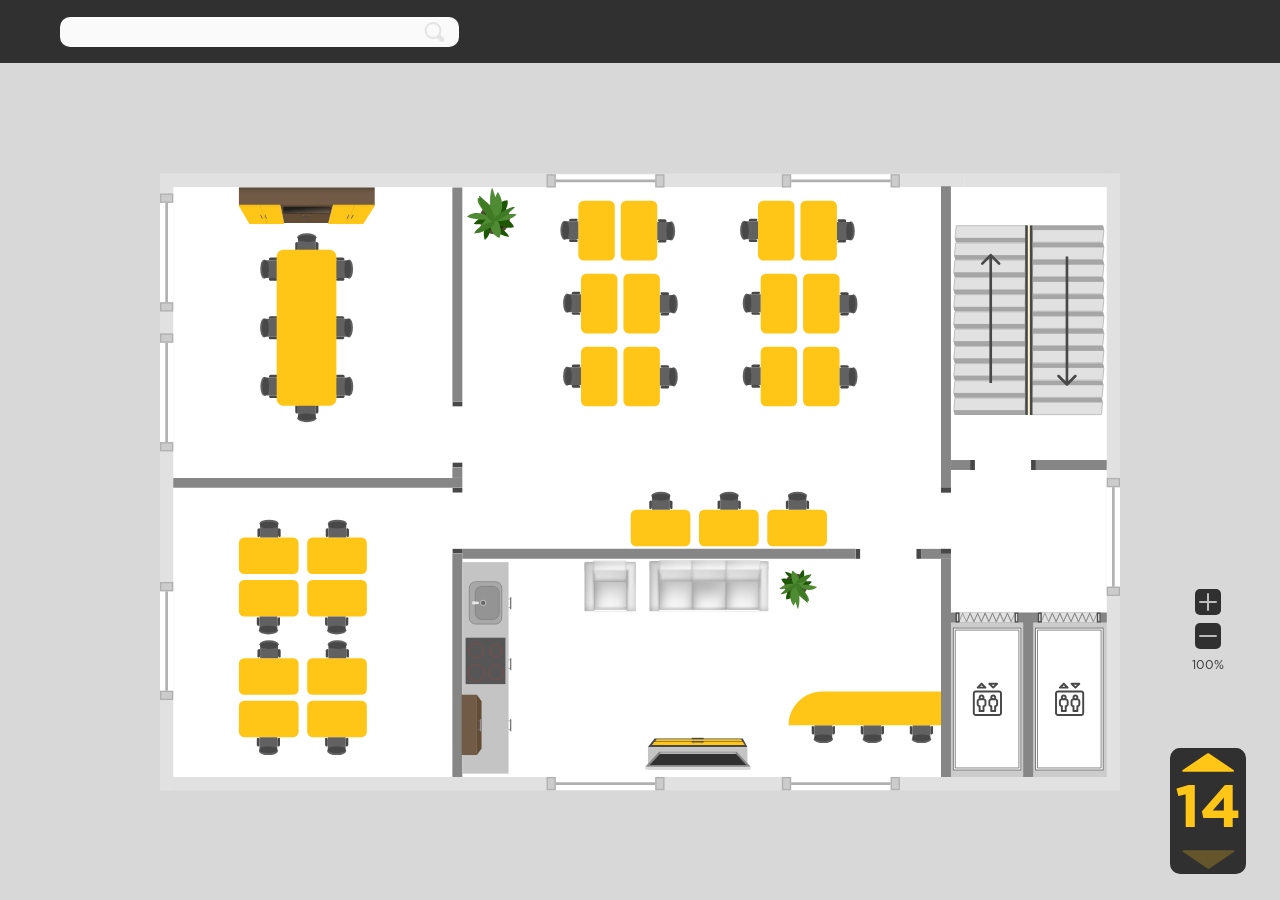
==== commit 55db0903: "fix bug with dropdown list" ====
--- a/intofficemap/index.html
+++ b/intofficemap/index.html
@@ -76,34 +76,17 @@
 <section id="scale-and-floor-wrapper" class="scale-and-floor-wrapper">
         <div class="scale-wrapper">
             <div id="scale">
-                <button id="plus" type="button" class="btn-svg btn-plus-minus">
-                    <svg width="26" height="26" viewBox="0 0 18 18" fill="none" xmlns="http://www.w3.org/2000/svg">
+                <button id="plus" type="button" class="btn-svg">
+                    <svg class="btn-plus-minus" width="18" height="18" viewBox="0 0 18 18" fill="none" xmlns="http://www.w3.org/2000/svg">
                         <rect class="fill-line" y="10" width="2" height="18" rx="1" transform="rotate(-90 0 10)" fill="#BCBCBC"/>
                         <rect class="fill-line" x="8" width="2" height="18" rx="1" fill="#BCBCBC"/>
                     </svg>
                 </button>
-                <button id="minus" type="button" class="btn-svg btn-plus-minus">
-                    <svg width="26" height="26" viewBox="0 0 18 2" fill="none" xmlns="http://www.w3.org/2000/svg">
+                <button id="minus" type="button" class="btn-svg">
+                    <svg class="btn-plus-minus" width="18" height="18" viewBox="0 0 18 2" fill="none" xmlns="http://www.w3.org/2000/svg">
                         <rect class="fill-line" y="2" width="2" height="18" rx="1" transform="rotate(-90 0 2)" fill="#BCBCBC"/>
                     </svg>
                 </button>
-                <!--<svg class="btn-svg" id="plus" width="26" height="26" viewBox="0 0 26 26" fill="none"
-                     xmlns="http://www.w3.org/2000/svg">
-                    <path d="M0 5C0 2.23858 2.23858 0 5 0H21C23.7614 0 26 2.23858 26 5V21C26 23.7614 23.7614 26 21 26H5C2.23858 26 0 23.7614 0 21V5Z"
-                          fill="#303030"/>
-                    <rect class="fill-line" x="4" y="14" width="2" height="18" rx="1" transform="rotate(-90 4 14)"
-                          fill="#BCBCBC"/>
-                    <rect class="fill-line" x="12" y="4" width="2" height="18" rx="1" fill="#BCBCBC"/>
-                </svg>
-
-                <svg class="btn-svg" id="minus" width="26" height="26" viewBox="0 0 26 26" fill="none"
-                     xmlns="http://www.w3.org/2000/svg">
-                    <path d="M26 21C26 23.7614 23.7614 26 21 26L5 26C2.23858 26 0 23.7614 0 21L0 5C0 2.23858 2.23858 0 5 0L21 0C23.7614 0 26 2.23858 26 5L26 21Z"
-                          fill="#303030"/>
-                    <rect class="fill-line" x="4" y="14" width="2" height="18" rx="1" transform="rotate(-90 4 14)"
-                          fill="#BCBCBC"/>
-                </svg>
--->
                 <div class="value-scale"><span id="val-scale">100%</span></div>
             </div>
         </div>
--- a/intofficemap/css/style.css
+++ b/intofficemap/css/style.css
@@ -13,10 +13,9 @@
     background-color: #303030;
     width: 100%;
     height: 7%;
-    z-index: 2;
+    z-index: 3;
     top: 0;
 }
-
 
 .search-wrapper {
     display: flex;
@@ -137,7 +136,7 @@
     fill: #E4E4E4;
 }
 
-#searchButton:disabled:hover {
+#searchButton:disabled:hover, #searchButton:disabled:active {
     background: #FAFAFA;
 }
 
@@ -279,6 +278,10 @@
     fill: #E4B218;
 }
 
+.scale-and-floor-wrapper svg .fill-line {
+    -moz-box-sizing: border-box;
+}
+
 #plus, #minus {
     width: 26px;
     height: 26px;
@@ -288,6 +291,9 @@
     border-radius: 5px;
     display: flex;
     align-items: center;
+    box-sizing: border-box;
+    padding: 0;
+    justify-content: center;
 }
 
 .floor-wrapper {
@@ -346,9 +352,10 @@
     display: none;
 	width: 75%;
 	height: 86%;
-}
-
-.floor-of-map:hover {
+    padding: 0;
+}
+
+.floor-of-map:hover, .floor-of-map:active:hover {
     cursor: move;
 }
 
@@ -380,7 +387,7 @@
     display: flex;
 }
 
-.items svg:disabled .fill-up-down {
+svg:disabled .fill-up-down {
     fill: #64552A;
 }
 
@@ -608,6 +615,7 @@
     top: 7vh;
     left: 0;
     z-index: 2;
+    box-sizing: border-box;
 }
 
 .title-free-table {
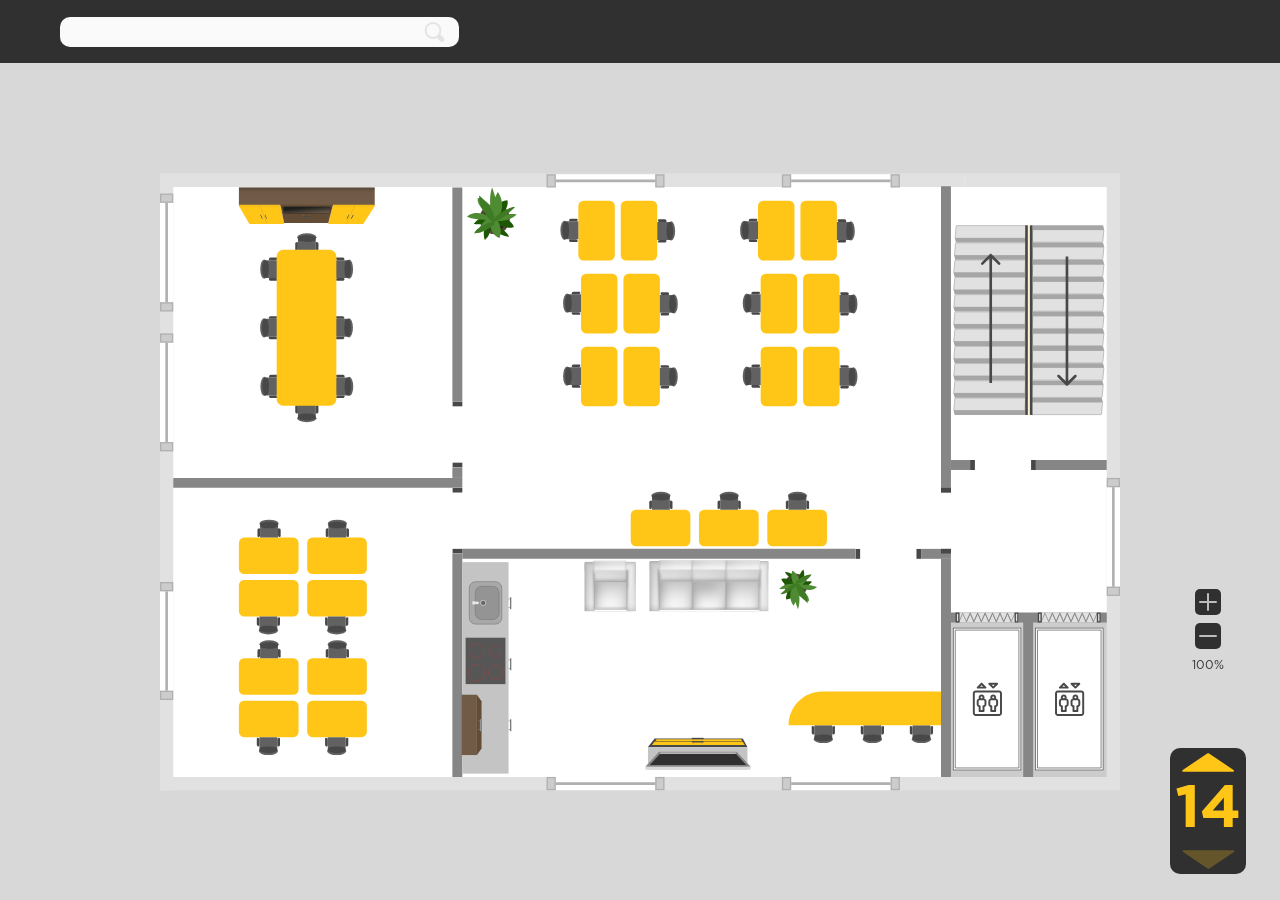
==== commit f1d99a4c: "fix bug with zoom in mozilla" ====
--- a/intofficemap/index.html
+++ b/intofficemap/index.html
@@ -122,7 +122,7 @@
             <svg class="floor-of-map" data-floor="active" floor-number="14" width="905" height="581"
                  viewBox="0 0 1448 930" fill="none" xmlns="http://www.w3.org/2000/svg"
                  xmlns:xlink="http://www.w3.org/1999/xlink">
-                <rect x="1" y="4" width="1432" height="910" fill="white"/>
+                <rect class="droggable" x="1" y="4" width="1432" height="910" fill="white"/>
                 <rect x="1189" y="663" width="248" height="252" fill="#CCCCCC"/>
                 <line x1="6.10352e-05" y1="10" x2="1213" y2="10" stroke="#E1E1E1" stroke-width="20"/>
                 <line x1="6.10352e-05" y1="920" x2="1448" y2="920" stroke="#E1E1E1" stroke-width="20"/>
@@ -1071,7 +1071,7 @@
             </svg>
             <svg class="floor-of-map" floor-number="15" width="905" height="581" viewBox="0 0 1448 930" fill="none"
                  xmlns="http://www.w3.org/2000/svg" xmlns:xlink="http://www.w3.org/1999/xlink">
-                <rect x="18" y="11" width="1426" height="910" fill="white"/>
+                <rect class="droggable" x="18" y="11" width="1426" height="910" fill="white"/>
                 <path d="M1061.25 732.172H1074.61V764.828H1061.25V732.172Z" fill="#868686"/>
                 <path d="M1044.92 721.593L1039.09 732.172L1046.51 738.109L1051.19 726.427L1052.45 723.266L1044.92 721.593Z"
                       fill="#FFC617"/>
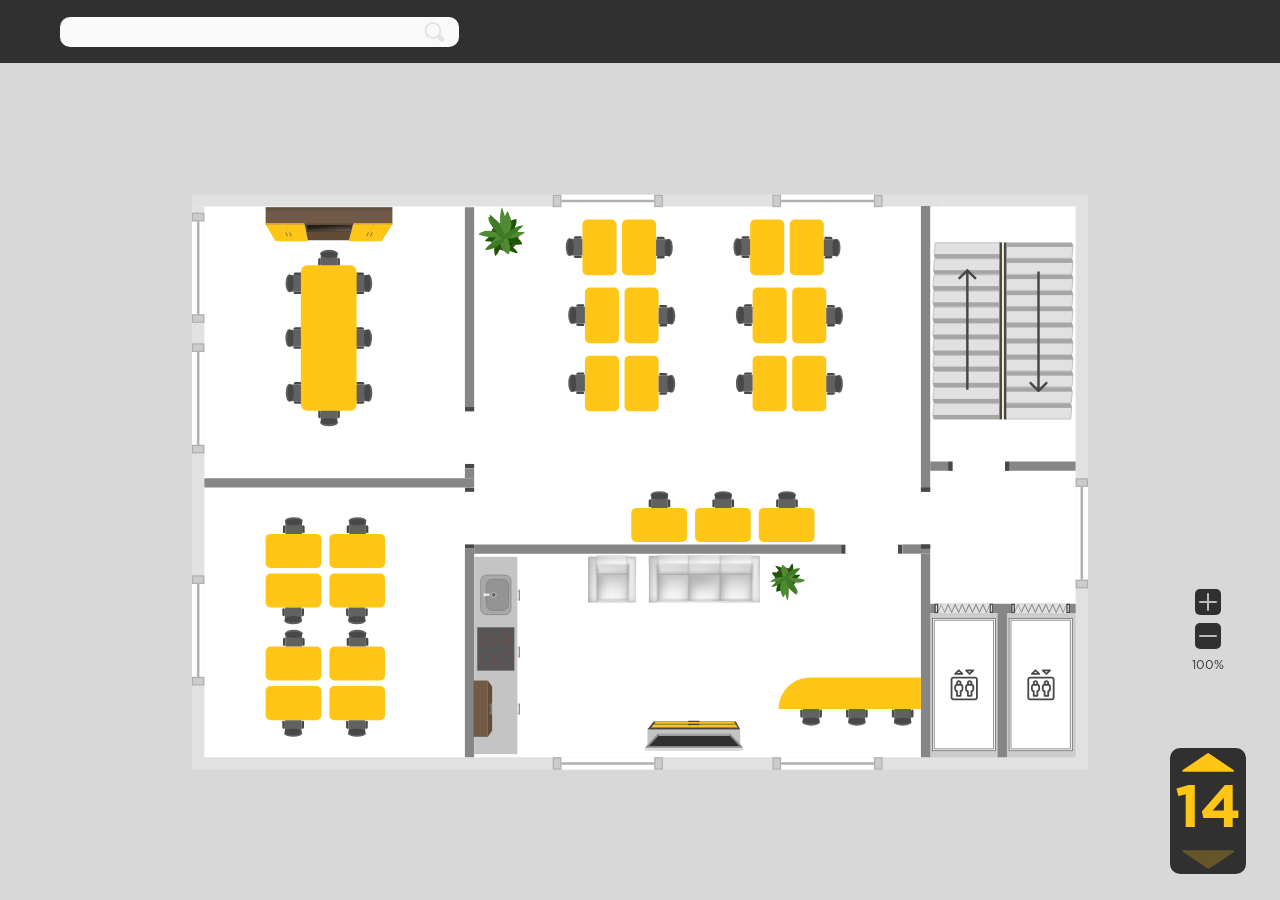
==== commit 81590fb4: "add login" ====
--- a/intofficemap/index.html
+++ b/intofficemap/index.html
@@ -5,7 +5,6 @@
     <title>Карта офиса</title>
     <meta content="width=device-width, initial-scale=1.0" name="viewport">
     <link href="css/style.css" rel="stylesheet">
-    <link href="lib/fonts/font-awesome/css/font-awesome.min.css" rel="stylesheet">
     <link href="lib/fonts/GothamPro/styles.css" rel="stylesheet">
 </head>
 
--- a/intofficemap/css/style.css
+++ b/intofficemap/css/style.css
@@ -6,6 +6,7 @@
     font-weight: normal;
     background-color: #D8D8D8;
 	height: 100vh;
+    overflow: hidden;
 }
 
 header {
@@ -350,7 +351,7 @@
 
 .floor-of-map {
     display: none;
-	width: 75%;
+	width: 70%;
 	height: 86%;
     padding: 0;
 }
@@ -616,6 +617,7 @@
     left: 0;
     z-index: 2;
     box-sizing: border-box;
+    overflow: auto;
 }
 
 .title-free-table {
--- a/intofficemap/lib/fonts/GothamPro/styles.css
+++ b/intofficemap/lib/fonts/GothamPro/styles.css
@@ -30,4 +30,16 @@
 	     url('GothamPro-Bold.woff') format('woff'), 
 	     url('GothamPro-Bold.ttf')  format('truetype'),
 	     url('GothamPro-Bold.svg#GothamPro-Bold') format('svg');
-}  +}  
+
+
+@font-face {
+	font-family: 'GothamPro';
+	font-weight: 500;
+	font-style: normal;
+	src: url('GothamPro-Medium.eot?') format('eot'), 
+	     url('GothamPro-Medium.otf')  format('opentype'),
+	     url('GothamPro-Medium.woff') format('woff'), 
+	     url('GothamPro-Medium.ttf')  format('truetype'),
+	     url('GothamPro-Medium.svg#GothamPro-Medium') format('svg');
+}
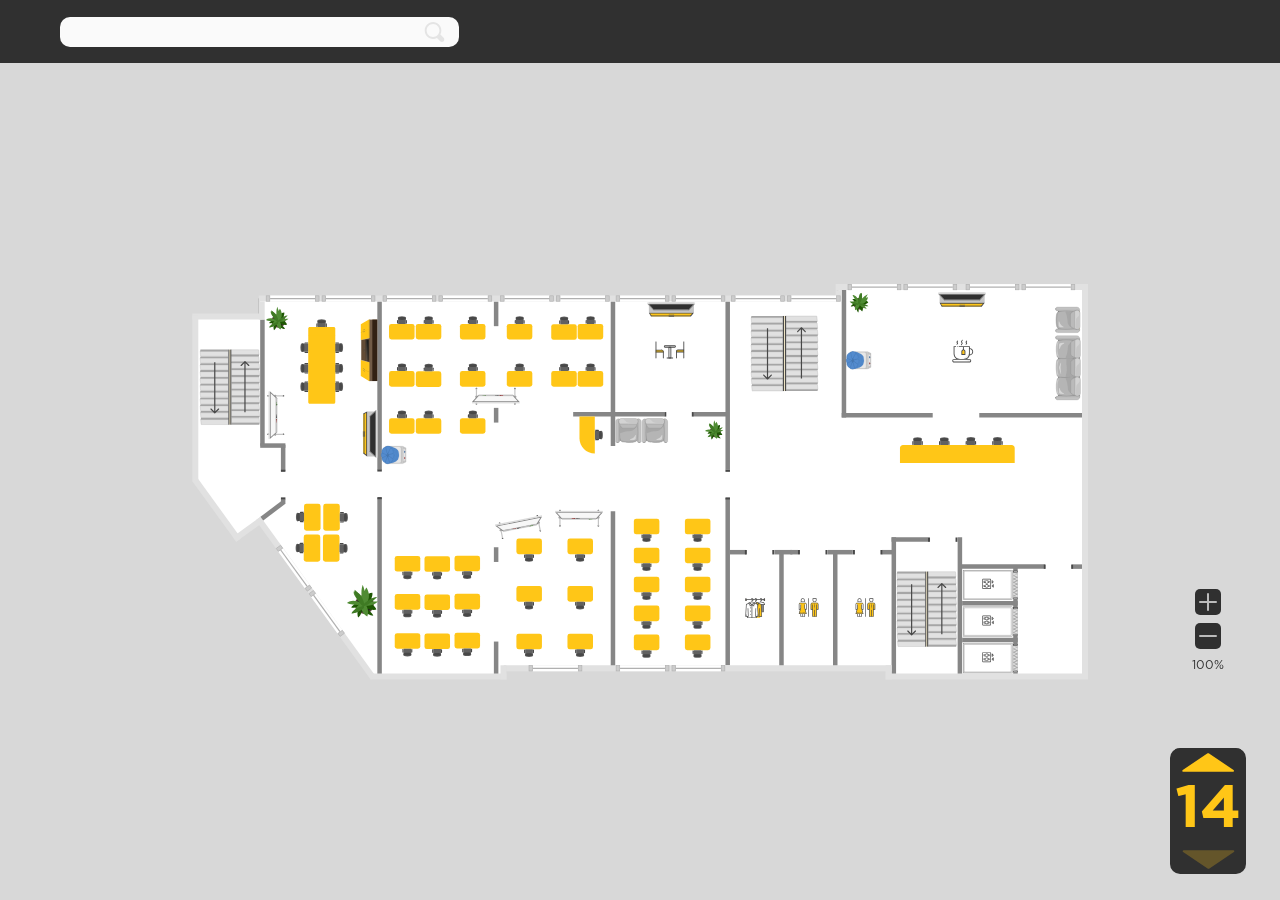
==== commit c32ae24b: "export svg" ====
--- a/intofficemap/index.html
+++ b/intofficemap/index.html
@@ -73,941 +73,3620 @@
 </section>
 
 <section id="scale-and-floor-wrapper" class="scale-and-floor-wrapper">
-        <div class="scale-wrapper">
-            <div id="scale">
-                <button id="plus" type="button" class="btn-svg">
-                    <svg class="btn-plus-minus" width="18" height="18" viewBox="0 0 18 18" fill="none" xmlns="http://www.w3.org/2000/svg">
-                        <rect class="fill-line" y="10" width="2" height="18" rx="1" transform="rotate(-90 0 10)" fill="#BCBCBC"/>
-                        <rect class="fill-line" x="8" width="2" height="18" rx="1" fill="#BCBCBC"/>
-                    </svg>
-                </button>
-                <button id="minus" type="button" class="btn-svg">
-                    <svg class="btn-plus-minus" width="18" height="18" viewBox="0 0 18 2" fill="none" xmlns="http://www.w3.org/2000/svg">
-                        <rect class="fill-line" y="2" width="2" height="18" rx="1" transform="rotate(-90 0 2)" fill="#BCBCBC"/>
-                    </svg>
-                </button>
-                <div class="value-scale"><span id="val-scale">100%</span></div>
-            </div>
+    <div class="scale-wrapper">
+        <div id="scale">
+            <button id="plus" type="button" class="btn-svg">
+                <svg class="btn-plus-minus" width="18" height="18" viewBox="0 0 18 18" fill="none"
+                     xmlns="http://www.w3.org/2000/svg">
+                    <rect class="fill-line" y="10" width="2" height="18" rx="1" transform="rotate(-90 0 10)"
+                          fill="#BCBCBC"/>
+                    <rect class="fill-line" x="8" width="2" height="18" rx="1" fill="#BCBCBC"/>
+                </svg>
+            </button>
+            <button id="minus" type="button" class="btn-svg">
+                <svg class="btn-plus-minus" width="18" height="18" viewBox="0 0 18 2" fill="none"
+                     xmlns="http://www.w3.org/2000/svg">
+                    <rect class="fill-line" y="2" width="2" height="18" rx="1" transform="rotate(-90 0 2)"
+                          fill="#BCBCBC"/>
+                </svg>
+            </button>
+            <div class="value-scale"><span id="val-scale">100%</span></div>
         </div>
-
-        <div class="floor-wrapper">
-            <div id="floor">
-                <button type="button" class="btn-svg btn-toggle up-toggle">
-                    <svg width="57" height="19" viewBox="0 0 57 19" fill="none"
-                         xmlns="http://www.w3.org/2000/svg">
-                        <path class="fill-up-down" disabled
-                              d="M27.5914 0.369337C27.9272 0.145656 28.3645 0.145657 28.7002 0.369337L53.5413 16.9178C54.3648 17.4664 53.9764 18.75 52.9868 18.75H3.30481C2.31523 18.75 1.92682 17.4664 2.75039 16.9178L27.5914 0.369337Z"
-                              fill="#FFC617"/>
-                    </svg>
-                </button>
-
-                <span id="floor-number"></span>
-
-                <button type="button" class="btn-svg btn-toggle down-toggle" disabled>
-                    <svg width="57" height="19" viewBox="0 0 57 19" fill="none"
-                         xmlns="http://www.w3.org/2000/svg">
-                        <path class="fill-up-down"
-                              d="M29.0543 18.6307C28.7186 18.8543 28.2813 18.8543 27.9455 18.6307L3.10449 2.08224C2.28092 1.5336 2.66932 0.25 3.65891 0.25L53.3409 0.25C54.3305 0.25 54.7189 1.5336 53.8954 2.08224L29.0543 18.6307Z"
-                              fill="#FFC617"/>
-                    </svg>
-                </button>
-            </div>
+    </div>
+
+    <div class="floor-wrapper">
+        <div id="floor">
+            <button type="button" class="btn-svg btn-toggle up-toggle">
+                <svg width="57" height="19" viewBox="0 0 57 19" fill="none"
+                     xmlns="http://www.w3.org/2000/svg">
+                    <path class="fill-up-down" disabled
+                          d="M27.5914 0.369337C27.9272 0.145656 28.3645 0.145657 28.7002 0.369337L53.5413 16.9178C54.3648 17.4664 53.9764 18.75 52.9868 18.75H3.30481C2.31523 18.75 1.92682 17.4664 2.75039 16.9178L27.5914 0.369337Z"
+                          fill="#FFC617"/>
+                </svg>
+            </button>
+
+            <span id="floor-number"></span>
+
+            <button type="button" class="btn-svg btn-toggle down-toggle" disabled>
+                <svg width="57" height="19" viewBox="0 0 57 19" fill="none"
+                     xmlns="http://www.w3.org/2000/svg">
+                    <path class="fill-up-down"
+                          d="M29.0543 18.6307C28.7186 18.8543 28.2813 18.8543 27.9455 18.6307L3.10449 2.08224C2.28092 1.5336 2.66932 0.25 3.65891 0.25L53.3409 0.25C54.3305 0.25 54.7189 1.5336 53.8954 2.08224L29.0543 18.6307Z"
+                          fill="#FFC617"/>
+                </svg>
+            </button>
         </div>
+    </div>
 </section>
 
 <section id="map-wrapper" class="map-wrapper">
     <div class="map-content">
         <div class="map">
-            <svg class="floor-of-map" data-floor="active" floor-number="14" width="905" height="581"
-                 viewBox="0 0 1448 930" fill="none" xmlns="http://www.w3.org/2000/svg"
-                 xmlns:xlink="http://www.w3.org/1999/xlink">
-                <rect class="droggable" x="1" y="4" width="1432" height="910" fill="white"/>
-                <rect x="1189" y="663" width="248" height="252" fill="#CCCCCC"/>
-                <line x1="6.10352e-05" y1="10" x2="1213" y2="10" stroke="#E1E1E1" stroke-width="20"/>
-                <line x1="6.10352e-05" y1="920" x2="1448" y2="920" stroke="#E1E1E1" stroke-width="20"/>
-                <line x1="10.0001" y1="20" x2="10" y2="930" stroke="#E1E1E1" stroke-width="20"/>
-                <line x1="1438" y1="4.67991e-07" x2="1438" y2="910" stroke="#E1E1E1" stroke-width="20"/>
-                <line x1="1213" y1="10" x2="1430" y2="10" stroke="#E1E1E1" stroke-width="20"/>
-                <line x1="448.5" y1="21" x2="448.5" y2="344" stroke="#868686" stroke-width="15"/>
-                <line x1="1185.5" y1="19" x2="1185.5" y2="481" stroke="#868686" stroke-width="15"/>
-                <line x1="1185.5" y1="581" x2="1185.5" y2="910" stroke="#868686" stroke-width="15"/>
-                <line x1="448.5" y1="459" x2="448.5" y2="443" stroke="#868686" stroke-width="15"/>
-                <line x1="20" y1="466.5" x2="456" y2="466.5" stroke="#868686" stroke-width="15"/>
-                <line x1="1193" y1="439.5" x2="1229" y2="439.5" stroke="#868686" stroke-width="15"/>
-                <line x1="1314" y1="439.5" x2="1428" y2="439.5" stroke="#868686" stroke-width="15"/>
-                <line x1="1193" y1="669.5" x2="1428" y2="669.5" stroke="#868686" stroke-width="15"/>
-                <line x1="1309.5" y1="910" x2="1309.5" y2="663" stroke="#868686" stroke-width="15"/>
-                <line x1="448.5" y1="910" x2="448.5" y2="573" stroke="#868686" stroke-width="15"/>
-                <line x1="456" y1="573.5" x2="1049" y2="573.5" stroke="#868686" stroke-width="15"/>
-                <line x1="1148" y1="573.5" x2="1193" y2="573.5" stroke="#868686" stroke-width="15"/>
-                <path d="M235 117H208V100C208 98.3431 209.343 97 211 97H232C233.657 97 235 98.3431 235 100V117Z"
-                      fill="#616161"/>
-                <ellipse cx="221.5" cy="96" rx="14.5" ry="6" transform="rotate(-180 221.5 96)" fill="#616161"/>
-                <path d="M208 97.5C208 95.0147 214.044 93 221.5 93C228.956 93 235 95.0147 235 97.5C235 98.7504 234.47 100.882 232 101.697C229.561 102.503 225.205 103 221.5 103C217.795 103 213.439 102.503 211 101.697C208.53 100.882 208 98.7504 208 97.5Z"
-                      fill="#484848"/>
-                <path d="M208 113.333C208 114.806 206.806 116 205.333 116C204.597 116 204 115.403 204 114.667V105.667C204 104.194 205.194 103 206.667 103C207.403 103 208 103.597 208 104.333V113.333Z"
-                      fill="#484848"/>
-                <path d="M239 114.667C239 115.403 238.403 116 237.667 116C236.194 116 235 114.806 235 113.333V104.333C235 103.597 235.597 103 236.333 103C237.806 103 239 104.194 239 105.667V114.667Z"
-                      fill="#484848"/>
-                <path d="M208 348H235V365C235 366.657 233.657 368 232 368H211C209.343 368 208 366.657 208 365V348Z"
-                      fill="#616161"/>
-                <ellipse cx="221.5" cy="369" rx="14.5" ry="6" fill="#616161"/>
-                <path d="M235 367.5C235 369.985 228.956 372 221.5 372C214.044 372 208 369.985 208 367.5C208 366.25 208.53 364.118 211 363.303C213.439 362.497 217.795 362 221.5 362C225.205 362 229.561 362.497 232 363.303C234.47 364.118 235 366.25 235 367.5Z"
-                      fill="#484848"/>
-                <path d="M235 351.667C235 350.194 236.194 349 237.667 349C238.403 349 239 349.597 239 350.333V359.333C239 360.806 237.806 362 236.333 362C235.597 362 235 361.403 235 360.667V351.667Z"
-                      fill="#484848"/>
-                <path d="M204 350.333C204 349.597 204.597 349 205.333 349C206.806 349 208 350.194 208 351.667V360.667C208 361.403 207.403 362 206.667 362C205.194 362 204 360.806 204 359.333V350.333Z"
-                      fill="#484848"/>
-                <path d="M178 219V246H161C159.343 246 158 244.657 158 243V222C158 220.343 159.343 219 161 219H178Z"
-                      fill="#616161"/>
-                <ellipse cx="157" cy="232.5" rx="14.5" ry="6" transform="rotate(90 157 232.5)" fill="#616161"/>
-                <path d="M158.5 246C156.015 246 154 239.956 154 232.5C154 225.044 156.015 219 158.5 219C159.75 219 161.882 219.53 162.697 222C163.503 224.439 164 228.795 164 232.5C164 236.205 163.503 240.561 162.697 243C161.882 245.47 159.75 246 158.5 246Z"
-                      fill="#484848"/>
-                <path d="M174.333 246C175.806 246 177 247.194 177 248.667C177 249.403 176.403 250 175.667 250H166.667C165.194 250 164 248.806 164 247.333C164 246.597 164.597 246 165.333 246H174.333Z"
-                      fill="#484848"/>
-                <path d="M175.667 215C176.403 215 177 215.597 177 216.333C177 217.806 175.806 219 174.333 219H165.333C164.597 219 164 218.403 164 217.667C164 216.194 165.194 215 166.667 215H175.667Z"
-                      fill="#484848"/>
-                <path d="M178.222 130.495V157.495H161.222C159.565 157.495 158.222 156.152 158.222 154.495V133.495C158.222 131.838 159.565 130.495 161.222 130.495H178.222Z"
-                      fill="#616161"/>
-                <ellipse cx="157.222" cy="143.995" rx="14.5" ry="6" transform="rotate(90 157.222 143.995)"
-                         fill="#616161"/>
-                <path d="M158.722 157.495C156.237 157.495 154.222 151.451 154.222 143.995C154.222 136.539 156.237 130.495 158.722 130.495C159.973 130.495 162.104 131.025 162.919 133.495C163.725 135.934 164.222 140.29 164.222 143.995C164.222 147.699 163.725 152.055 162.919 154.495C162.104 156.965 159.973 157.495 158.722 157.495Z"
-                      fill="#484848"/>
-                <path d="M174.556 157.495C176.028 157.495 177.222 158.689 177.222 160.161C177.222 160.898 176.625 161.495 175.889 161.495H166.889C165.416 161.495 164.222 160.301 164.222 158.828C164.222 158.092 164.819 157.495 165.556 157.495H174.556Z"
-                      fill="#484848"/>
-                <path d="M175.889 126.495C176.625 126.495 177.222 127.092 177.222 127.828C177.222 129.301 176.028 130.495 174.556 130.495H165.556C164.819 130.495 164.222 129.898 164.222 129.161C164.222 127.689 165.416 126.495 166.889 126.495H175.889Z"
-                      fill="#484848"/>
-                <path d="M178.478 307.557V334.557H161.478C159.821 334.557 158.478 333.214 158.478 331.557V310.557C158.478 308.9 159.821 307.557 161.478 307.557H178.478Z"
-                      fill="#616161"/>
-                <ellipse cx="157.478" cy="321.057" rx="14.5" ry="6" transform="rotate(90 157.478 321.057)"
-                         fill="#616161"/>
-                <path d="M158.978 334.557C156.493 334.557 154.478 328.513 154.478 321.057C154.478 313.601 156.493 307.557 158.978 307.557C160.228 307.557 162.36 308.087 163.175 310.557C163.98 312.997 164.478 317.353 164.478 321.057C164.478 324.762 163.98 329.118 163.175 331.557C162.36 334.027 160.228 334.557 158.978 334.557Z"
-                      fill="#484848"/>
-                <path d="M174.811 334.557C176.284 334.557 177.478 335.751 177.478 337.224C177.478 337.96 176.881 338.557 176.145 338.557H167.145C165.672 338.557 164.478 337.363 164.478 335.891C164.478 335.154 165.075 334.557 165.811 334.557H174.811Z"
-                      fill="#484848"/>
-                <path d="M176.145 303.557C176.881 303.557 177.478 304.154 177.478 304.891C177.478 306.363 176.284 307.557 174.811 307.557H165.811C165.075 307.557 164.478 306.96 164.478 306.224C164.478 304.751 165.672 303.557 167.145 303.557H176.145Z"
-                      fill="#484848"/>
-                <path d="M264 246V219H281C282.657 219 284 220.343 284 222V243C284 244.657 282.657 246 281 246H264Z"
-                      fill="#616161"/>
-                <ellipse cx="285" cy="232.5" rx="14.5" ry="6" transform="rotate(-90 285 232.5)" fill="#616161"/>
-                <path d="M283.5 219C285.985 219 288 225.044 288 232.5C288 239.956 285.985 246 283.5 246C282.25 246 280.118 245.47 279.303 243C278.497 240.561 278 236.205 278 232.5C278 228.795 278.497 224.439 279.303 222C280.118 219.53 282.25 219 283.5 219Z"
-                      fill="#484848"/>
-                <path d="M267.667 219C266.194 219 265 217.806 265 216.333C265 215.597 265.597 215 266.333 215H275.333C276.806 215 278 216.194 278 217.667C278 218.403 277.403 219 276.667 219H267.667Z"
-                      fill="#484848"/>
-                <path d="M266.333 250C265.597 250 265 249.403 265 248.667C265 247.194 266.194 246 267.667 246H276.667C277.403 246 278 246.597 278 247.333C278 248.806 276.806 250 275.333 250H266.333Z"
-                      fill="#484848"/>
-                <path d="M264.222 157.495V130.495H281.222C282.879 130.495 284.222 131.838 284.222 133.495V154.495C284.222 156.152 282.879 157.495 281.222 157.495H264.222Z"
-                      fill="#616161"/>
-                <ellipse cx="285.222" cy="143.995" rx="14.5" ry="6" transform="rotate(-90 285.222 143.995)"
-                         fill="#616161"/>
-                <path d="M283.722 130.495C286.208 130.495 288.222 136.539 288.222 143.995C288.222 151.451 286.208 157.495 283.722 157.495C282.472 157.495 280.341 156.965 279.525 154.495C278.72 152.055 278.222 147.699 278.222 143.995C278.222 140.29 278.72 135.934 279.525 133.495C280.341 131.025 282.472 130.495 283.722 130.495Z"
-                      fill="#484848"/>
-                <path d="M267.889 130.495C266.416 130.495 265.222 129.301 265.222 127.828C265.222 127.092 265.819 126.495 266.556 126.495H275.556C277.028 126.495 278.222 127.689 278.222 129.161C278.222 129.898 277.625 130.495 276.889 130.495H267.889Z"
-                      fill="#484848"/>
-                <path d="M266.556 161.495C265.819 161.495 265.222 160.898 265.222 160.161C265.222 158.689 266.416 157.495 267.889 157.495H276.889C277.625 157.495 278.222 158.092 278.222 158.828C278.222 160.301 277.028 161.495 275.556 161.495H266.556Z"
-                      fill="#484848"/>
-                <path d="M264.478 334.557V307.557H281.478C283.135 307.557 284.478 308.9 284.478 310.557V331.557C284.478 333.214 283.135 334.557 281.478 334.557H264.478Z"
-                      fill="#616161"/>
-                <ellipse cx="285.478" cy="321.057" rx="14.5" ry="6" transform="rotate(-90 285.478 321.057)"
-                         fill="#616161"/>
-                <path d="M283.978 307.557C286.463 307.557 288.478 313.601 288.478 321.057C288.478 328.513 286.463 334.557 283.978 334.557C282.727 334.557 280.596 334.027 279.781 331.557C278.975 329.118 278.478 324.762 278.478 321.057C278.478 317.353 278.975 312.997 279.781 310.557C280.596 308.087 282.727 307.557 283.978 307.557Z"
-                      fill="#484848"/>
-                <path d="M268.145 307.557C266.672 307.557 265.478 306.363 265.478 304.891C265.478 304.154 266.075 303.557 266.811 303.557H275.811C277.284 303.557 278.478 304.751 278.478 306.224C278.478 306.96 277.881 307.557 277.145 307.557H268.145Z"
-                      fill="#484848"/>
-                <path d="M266.811 338.557C266.075 338.557 265.478 337.96 265.478 337.224C265.478 335.751 266.672 334.557 268.145 334.557H277.145C277.881 334.557 278.478 335.154 278.478 335.891C278.478 337.363 277.284 338.557 275.811 338.557H266.811Z"
-                      fill="#484848"/>
-                <rect x="176" y="115" width="90" height="235" rx="10" fill="#FFC617"/>
-                <g clip-path="url(#clip0)">
-                    <rect x="456" y="351" width="15" height="7" transform="rotate(-180 456 351)" fill="#484848"/>
-                    <rect x="456" y="443" width="15" height="7" transform="rotate(-180 456 443)" fill="#484848"/>
+
+
+            <svg class="floor-of-map" data-floor="active" floor-number="14" width="2983" height="1317" viewBox="0 0 2983 1317" fill="none" xmlns="http://www.w3.org/2000/svg">
+                <rect width="2983" height="1317" fill="white"/>
+                <g id="&#209;&#141;&#209;&#130;&#208;&#176;&#208;&#182; 17">
+                    <rect x="-179" y="-133" width="3518" height="1520" fill="#D8D8D8"/>
+                    <g id="Group 26">
+                        <path class="droggable" id="&#208;&#191;&#208;&#190;&#208;&#180;&#208;&#187;&#208;&#190;&#208;&#182;&#208;&#186;&#208;&#176;" d="M2150.5 47.5H238.5H223V111H9.5V647L153.5 841.5L223 788L599 1310.5H1036V1278.5H2318.5V1310.5H2974.5V9.5H2150.5V47.5Z" fill="white" stroke="black"/>
+                        <g id="stair">
+                            <g id="Group 10">
+                                <g id="Rectangle 57">
+                                    <path id="Rectangle 42" d="M29.9738 444.773H121.975C122.262 444.773 122.489 444.533 122.475 444.247L121.681 428.765C121.668 428.499 121.448 428.29 121.182 428.29H28.5864C28.2927 428.29 28.0622 428.542 28.0884 428.835L29.4758 444.317C29.4989 444.575 29.715 444.773 29.9738 444.773Z" fill="#E1E1E1" stroke="#A6A6A6"/>
+                                    <path id="Rectangle 72" d="M27.6026 428.664H122.3V422.545H29.8493C29.3862 422.545 28.9837 422.863 28.8765 423.314L27.6026 428.664Z" fill="#A6A6A6"/>
+                                </g>
+                                <g id="Rectangle 58">
+                                    <path id="Rectangle 42_2" d="M30.8478 467.5H122.849C123.136 467.5 123.363 467.26 123.349 466.974L122.555 451.492C122.542 451.226 122.322 451.017 122.056 451.017H29.4604C29.1666 451.017 28.9362 451.27 28.9624 451.562L30.3498 467.045C30.3729 467.302 30.5889 467.5 30.8478 467.5Z" fill="#E1E1E1" stroke="#A6A6A6"/>
+                                    <path id="Rectangle 72_2" d="M28.4765 451.392H123.174V445.273H30.7233C30.2602 445.273 29.8577 445.591 29.7505 446.041L28.4765 451.392Z" fill="#A6A6A6"/>
+                                </g>
+                                <g id="Rectangle 44">
+                                    <path id="Rectangle 42_3" d="M29.0996 422.045H121.101C121.387 422.045 121.615 421.806 121.6 421.52L120.807 406.037C120.793 405.771 120.574 405.563 120.308 405.563H27.7122C27.4184 405.563 27.188 405.815 27.2142 406.108L28.6016 421.59C28.6247 421.848 28.8407 422.045 29.0996 422.045Z" fill="#E1E1E1" stroke="#A6A6A6"/>
+                                    <path id="Rectangle 72_3" d="M26.7283 405.937H121.425V399.818H28.9751C28.512 399.818 28.1095 400.136 28.0023 400.587L26.7283 405.937Z" fill="#A6A6A6"/>
+                                </g>
+                                <g id="Rectangle 45">
+                                    <path id="Rectangle 42_4" d="M29.0996 399.318H121.101C121.387 399.318 121.615 399.078 121.6 398.793L120.807 383.31C120.793 383.044 120.574 382.836 120.308 382.836H27.7122C27.4184 382.836 27.188 383.088 27.2142 383.38L28.6016 398.863C28.6247 399.121 28.8407 399.318 29.0996 399.318Z" fill="#E1E1E1" stroke="#A6A6A6"/>
+                                    <path id="Rectangle 72_4" d="M26.7283 383.21H121.425V377.091H28.9751C28.512 377.091 28.1095 377.409 28.0023 377.859L26.7283 383.21Z" fill="#A6A6A6"/>
+                                </g>
+                                <g id="Rectangle 49">
+                                    <path id="Rectangle 42_5" d="M29.0996 331.136H121.101C121.387 331.136 121.615 330.897 121.6 330.611L120.807 315.128C120.793 314.863 120.574 314.654 120.308 314.654H27.7122C27.4184 314.654 27.188 314.906 27.2142 315.199L28.6016 330.681C28.6247 330.939 28.8407 331.136 29.0996 331.136Z" fill="#E1E1E1" stroke="#A6A6A6"/>
+                                    <path id="Rectangle 72_5" d="M26.7283 315.028H121.425V308.909H28.9751C28.512 308.909 28.1095 309.227 28.0023 309.678L26.7283 315.028Z" fill="#A6A6A6"/>
+                                </g>
+                                <g id="Rectangle 50">
+                                    <path id="Rectangle 42_6" d="M29.0996 376.591H121.101C121.387 376.591 121.615 376.351 121.6 376.065L120.807 360.583C120.793 360.317 120.574 360.108 120.308 360.108H27.7122C27.4184 360.108 27.188 360.36 27.2142 360.653L28.6016 376.135C28.6247 376.393 28.8407 376.591 29.0996 376.591Z" fill="#E1E1E1" stroke="#A6A6A6"/>
+                                    <path id="Rectangle 72_6" d="M26.7283 360.482H121.425V354.364H28.9751C28.512 354.364 28.1095 354.681 28.0023 355.132L26.7283 360.482Z" fill="#A6A6A6"/>
+                                </g>
+                                <g id="Rectangle 51">
+                                    <path id="Rectangle 42_7" d="M29.0996 353.864H121.101C121.387 353.864 121.615 353.624 121.6 353.338L120.807 337.855C120.793 337.59 120.574 337.381 120.308 337.381H27.7122C27.4184 337.381 27.188 337.633 27.2142 337.926L28.6016 353.408C28.6247 353.666 28.8407 353.864 29.0996 353.864Z" fill="#E1E1E1" stroke="#A6A6A6"/>
+                                    <path id="Rectangle 72_7" d="M26.7283 337.755H121.425V331.636H28.9751C28.512 331.636 28.1095 331.954 28.0023 332.405L26.7283 337.755Z" fill="#A6A6A6"/>
+                                </g>
+                                <g id="Rectangle 52">
+                                    <path id="Rectangle 42_8" d="M29.0996 308.409H121.101C121.387 308.409 121.615 308.169 121.6 307.884L120.807 292.401C120.793 292.135 120.574 291.927 120.308 291.927H27.7122C27.4184 291.927 27.188 292.179 27.2142 292.471L28.6016 307.954C28.6247 308.212 28.8407 308.409 29.0996 308.409Z" fill="#E1E1E1" stroke="#A6A6A6"/>
+                                    <path id="Rectangle 72_8" d="M26.7283 292.301H121.425V286.182H28.9751C28.512 286.182 28.1095 286.5 28.0023 286.95L26.7283 292.301Z" fill="#A6A6A6"/>
+                                </g>
+                                <g id="Rectangle 54">
+                                    <path id="Rectangle 42_9" d="M29.0996 240.227H121.101C121.387 240.227 121.615 239.988 121.6 239.702L120.807 224.219C120.793 223.953 120.574 223.745 120.308 223.745H27.7122C27.4184 223.745 27.188 223.997 27.2142 224.289L28.6016 239.772C28.6247 240.03 28.8407 240.227 29.0996 240.227Z" fill="#E1E1E1" stroke="#A6A6A6"/>
+                                    <path id="Rectangle 72_9" d="M26.7283 224.119H121.425V218H28.9751C28.512 218 28.1095 218.318 28.0023 218.768L26.7283 224.119Z" fill="#A6A6A6"/>
+                                </g>
+                                <g id="Rectangle 55">
+                                    <path id="Rectangle 42_10" d="M29.0996 285.682H121.101C121.387 285.682 121.615 285.442 121.6 285.156L120.807 269.674C120.793 269.408 120.574 269.199 120.308 269.199H27.7122C27.4184 269.199 27.188 269.451 27.2142 269.744L28.6016 285.227C28.6247 285.484 28.8407 285.682 29.0996 285.682Z" fill="#E1E1E1" stroke="#A6A6A6"/>
+                                    <path id="Rectangle 72_10" d="M26.7283 269.573H121.425V263.455H28.9751C28.512 263.455 28.1095 263.773 28.0023 264.223L26.7283 269.573Z" fill="#A6A6A6"/>
+                                </g>
+                                <g id="Rectangle 56">
+                                    <path id="Rectangle 42_11" d="M29.0996 262.955H121.101C121.387 262.955 121.615 262.715 121.6 262.429L120.807 246.946C120.793 246.681 120.574 246.472 120.308 246.472H27.7122C27.4184 246.472 27.188 246.724 27.2142 247.017L28.6016 262.499C28.6247 262.757 28.8407 262.955 29.0996 262.955Z" fill="#E1E1E1" stroke="#A6A6A6"/>
+                                    <path id="Rectangle 72_11" d="M26.7283 246.846H121.425V240.727H28.9751C28.512 240.727 28.1095 241.045 28.0023 241.496L26.7283 246.846Z" fill="#A6A6A6"/>
+                                </g>
+                                <path id="Arrow 1" d="M77.2392 430.078C76.4582 430.859 75.1919 430.859 74.4108 430.078L61.6829 417.35C60.9018 416.569 60.9018 415.303 61.6829 414.522C62.4639 413.741 63.7303 413.741 64.5113 414.522L75.825 425.836L87.1387 414.522C87.9198 413.741 89.1861 413.741 89.9672 414.522C90.7482 415.303 90.7482 416.569 89.9672 417.35L77.2392 430.078ZM77.825 259.958L77.825 428.664L73.825 428.664L73.825 259.958L77.825 259.958Z" fill="#484848"/>
+                            </g>
+                            <g id="Group 11">
+                                <g id="Rectangle 57_2">
+                                    <path id="Rectangle 42_12" d="M222.201 241.227H130.199C129.913 241.227 129.685 241.467 129.7 241.753L130.494 257.235C130.507 257.501 130.727 257.71 130.993 257.71H223.588C223.882 257.71 224.113 257.458 224.086 257.165L222.699 241.683C222.676 241.425 222.46 241.227 222.201 241.227Z" fill="#E1E1E1" stroke="#A6A6A6"/>
+                                    <path id="Rectangle 72_12" d="M224.572 257.336H129.875V263.455H222.326C222.789 263.455 223.191 263.137 223.298 262.686L224.572 257.336Z" fill="#A6A6A6"/>
+                                </g>
+                                <g id="Rectangle 58_2">
+                                    <path id="Rectangle 42_13" d="M221.327 218.5H129.325C129.039 218.5 128.811 218.74 128.826 219.026L129.62 234.508C129.633 234.774 129.853 234.983 130.119 234.983H222.714C223.008 234.983 223.239 234.73 223.212 234.438L221.825 218.955C221.802 218.698 221.586 218.5 221.327 218.5Z" fill="#E1E1E1" stroke="#A6A6A6"/>
+                                    <path id="Rectangle 72_13" d="M223.698 234.608H129.001V240.727H221.452C221.915 240.727 222.317 240.409 222.424 239.959L223.698 234.608Z" fill="#A6A6A6"/>
+                                </g>
+                                <g id="Rectangle 44_2">
+                                    <path id="Rectangle 42_14" d="M223.075 263.955H131.074C130.787 263.955 130.56 264.194 130.574 264.48L131.368 279.963C131.381 280.229 131.601 280.437 131.867 280.437H224.463C224.756 280.437 224.987 280.185 224.961 279.892L223.573 264.41C223.55 264.152 223.334 263.955 223.075 263.955Z" fill="#E1E1E1" stroke="#A6A6A6"/>
+                                    <path id="Rectangle 72_14" d="M225.446 280.063H130.749V286.182H223.2C223.663 286.182 224.065 285.864 224.173 285.413L225.446 280.063Z" fill="#A6A6A6"/>
+                                </g>
+                                <g id="Rectangle 45_2">
+                                    <path id="Rectangle 42_15" d="M223.075 286.682H131.074C130.787 286.682 130.56 286.922 130.574 287.207L131.368 302.69C131.381 302.956 131.601 303.164 131.867 303.164H224.463C224.756 303.164 224.987 302.912 224.961 302.62L223.573 287.137C223.55 286.879 223.334 286.682 223.075 286.682Z" fill="#E1E1E1" stroke="#A6A6A6"/>
+                                    <path id="Rectangle 72_15" d="M225.446 302.79H130.749V308.909H223.2C223.663 308.909 224.065 308.591 224.173 308.141L225.446 302.79Z" fill="#A6A6A6"/>
+                                </g>
+                                <g id="Rectangle 49_2">
+                                    <path id="Rectangle 42_16" d="M223.075 354.864H131.074C130.787 354.864 130.56 355.103 130.574 355.389L131.368 370.872C131.381 371.137 131.601 371.346 131.867 371.346H224.463C224.756 371.346 224.987 371.094 224.961 370.801L223.573 355.319C223.55 355.061 223.334 354.864 223.075 354.864Z" fill="#E1E1E1" stroke="#A6A6A6"/>
+                                    <path id="Rectangle 72_16" d="M225.446 370.972H130.749V377.091H223.2C223.663 377.091 224.065 376.773 224.173 376.322L225.446 370.972Z" fill="#A6A6A6"/>
+                                </g>
+                                <g id="Rectangle 50_2">
+                                    <path id="Rectangle 42_17" d="M223.075 309.409H131.074C130.787 309.409 130.56 309.649 130.574 309.935L131.368 325.417C131.381 325.683 131.601 325.892 131.867 325.892H224.463C224.756 325.892 224.987 325.64 224.961 325.347L223.573 309.865C223.55 309.607 223.334 309.409 223.075 309.409Z" fill="#E1E1E1" stroke="#A6A6A6"/>
+                                    <path id="Rectangle 72_17" d="M225.446 325.518H130.749V331.636H223.2C223.663 331.636 224.065 331.319 224.173 330.868L225.446 325.518Z" fill="#A6A6A6"/>
+                                </g>
+                                <g id="Rectangle 51_2">
+                                    <path id="Rectangle 42_18" d="M223.075 332.136H131.074C130.787 332.136 130.56 332.376 130.574 332.662L131.368 348.145C131.381 348.41 131.601 348.619 131.867 348.619H224.463C224.756 348.619 224.987 348.367 224.961 348.074L223.573 332.592C223.55 332.334 223.334 332.136 223.075 332.136Z" fill="#E1E1E1" stroke="#A6A6A6"/>
+                                    <path id="Rectangle 72_18" d="M225.446 348.245H130.749V354.364H223.2C223.663 354.364 224.065 354.046 224.173 353.595L225.446 348.245Z" fill="#A6A6A6"/>
+                                </g>
+                                <g id="Rectangle 52_2">
+                                    <path id="Rectangle 42_19" d="M223.075 377.591H131.074C130.787 377.591 130.56 377.831 130.574 378.116L131.368 393.599C131.381 393.865 131.601 394.073 131.867 394.073H224.463C224.756 394.073 224.987 393.821 224.961 393.529L223.573 378.046C223.55 377.788 223.334 377.591 223.075 377.591Z" fill="#E1E1E1" stroke="#A6A6A6"/>
+                                    <path id="Rectangle 72_19" d="M225.446 393.699H130.749V399.818H223.2C223.663 399.818 224.065 399.5 224.173 399.05L225.446 393.699Z" fill="#A6A6A6"/>
+                                </g>
+                                <g id="Rectangle 54_2">
+                                    <path id="Rectangle 42_20" d="M223.075 445.773H131.074C130.787 445.773 130.56 446.012 130.574 446.298L131.368 461.781C131.381 462.047 131.601 462.255 131.867 462.255H224.463C224.756 462.255 224.987 462.003 224.961 461.711L223.573 446.228C223.55 445.97 223.334 445.773 223.075 445.773Z" fill="#E1E1E1" stroke="#A6A6A6"/>
+                                    <path id="Rectangle 72_20" d="M225.446 461.881H130.749V468H223.2C223.663 468 224.065 467.682 224.173 467.232L225.446 461.881Z" fill="#A6A6A6"/>
+                                </g>
+                                <g id="Rectangle 55_2">
+                                    <path id="Rectangle 42_21" d="M223.075 400.318H131.074C130.787 400.318 130.56 400.558 130.574 400.844L131.368 416.326C131.381 416.592 131.601 416.801 131.867 416.801H224.463C224.756 416.801 224.987 416.549 224.961 416.256L223.573 400.773C223.55 400.516 223.334 400.318 223.075 400.318Z" fill="#E1E1E1" stroke="#A6A6A6"/>
+                                    <path id="Rectangle 72_21" d="M225.446 416.427H130.749V422.545H223.2C223.663 422.545 224.065 422.227 224.173 421.777L225.446 416.427Z" fill="#A6A6A6"/>
+                                </g>
+                                <g id="Rectangle 56_2">
+                                    <path id="Rectangle 42_22" d="M223.075 423.045H131.074C130.787 423.045 130.56 423.285 130.574 423.571L131.368 439.054C131.381 439.319 131.601 439.528 131.867 439.528H224.463C224.756 439.528 224.987 439.276 224.961 438.983L223.573 423.501C223.55 423.243 223.334 423.045 223.075 423.045Z" fill="#E1E1E1" stroke="#A6A6A6"/>
+                                    <path id="Rectangle 72_22" d="M225.446 439.154H130.749V445.273H223.2C223.663 445.273 224.065 444.955 224.173 444.504L225.446 439.154Z" fill="#A6A6A6"/>
+                                </g>
+                                <path id="Arrow 1_2" d="M174.935 256.796C175.716 256.015 176.983 256.015 177.764 256.796L190.492 269.524C191.273 270.305 191.273 271.571 190.492 272.352C189.711 273.133 188.444 273.133 187.663 272.352L176.35 261.039L165.036 272.352C164.255 273.133 162.988 273.133 162.207 272.352C161.426 271.571 161.426 270.305 162.207 269.524L174.935 256.796ZM174.35 426.917L174.35 258.21L178.35 258.21L178.35 426.917L174.35 426.917Z" fill="#484848"/>
+                            </g>
+                            <rect id="Rectangle 63" width="3.4965" height="250" transform="matrix(1 0 0 -1 121.28 468)" fill="#484848"/>
+                            <rect id="Rectangle 64" width="3.4965" height="250" transform="matrix(1 0 0 -1 127.399 468)" fill="#484848"/>
+                            <rect id="Rectangle 65" width="2.62238" height="250" transform="matrix(1 0 0 -1 124.776 468)" fill="#FFC617" fill-opacity="0.2"/>
+                        </g>
+                        <g id="stair_2">
+                            <g id="Group 10_2">
+                                <g id="Rectangle 57_3">
+                                    <path id="Rectangle 42_23" d="M2349.97 1183.77H2441.98C2442.26 1183.77 2442.49 1183.53 2442.47 1183.25L2441.68 1167.76C2441.67 1167.5 2441.45 1167.29 2441.18 1167.29H2348.59C2348.29 1167.29 2348.06 1167.54 2348.09 1167.83L2349.48 1183.32C2349.5 1183.58 2349.71 1183.77 2349.97 1183.77Z" fill="#E1E1E1" stroke="#A6A6A6"/>
+                                    <path id="Rectangle 72_23" d="M2347.6 1167.66H2442.3V1161.55H2349.85C2349.39 1161.55 2348.98 1161.86 2348.88 1162.31L2347.6 1167.66Z" fill="#A6A6A6"/>
+                                </g>
+                                <g id="Rectangle 58_3">
+                                    <path id="Rectangle 42_24" d="M2350.85 1206.5H2442.85C2443.14 1206.5 2443.36 1206.26 2443.35 1205.97L2442.56 1190.49C2442.54 1190.23 2442.32 1190.02 2442.06 1190.02H2349.46C2349.17 1190.02 2348.94 1190.27 2348.96 1190.56L2350.35 1206.04C2350.37 1206.3 2350.59 1206.5 2350.85 1206.5Z" fill="#E1E1E1" stroke="#A6A6A6"/>
+                                    <path id="Rectangle 72_24" d="M2348.48 1190.39H2443.17V1184.27H2350.72C2350.26 1184.27 2349.86 1184.59 2349.75 1185.04L2348.48 1190.39Z" fill="#A6A6A6"/>
+                                </g>
+                                <g id="Rectangle 44_3">
+                                    <path id="Rectangle 42_25" d="M2349.1 1161.05H2441.1C2441.39 1161.05 2441.62 1160.81 2441.6 1160.52L2440.81 1145.04C2440.79 1144.77 2440.57 1144.56 2440.31 1144.56H2347.71C2347.42 1144.56 2347.19 1144.82 2347.21 1145.11L2348.6 1160.59C2348.62 1160.85 2348.84 1161.05 2349.1 1161.05Z" fill="#E1E1E1" stroke="#A6A6A6"/>
+                                    <path id="Rectangle 72_25" d="M2346.73 1144.94H2441.43V1138.82H2348.98C2348.51 1138.82 2348.11 1139.14 2348 1139.59L2346.73 1144.94Z" fill="#A6A6A6"/>
+                                </g>
+                                <g id="Rectangle 45_3">
+                                    <path id="Rectangle 42_26" d="M2349.1 1138.32H2441.1C2441.39 1138.32 2441.62 1138.08 2441.6 1137.79L2440.81 1122.31C2440.79 1122.04 2440.57 1121.84 2440.31 1121.84H2347.71C2347.42 1121.84 2347.19 1122.09 2347.21 1122.38L2348.6 1137.86C2348.62 1138.12 2348.84 1138.32 2349.1 1138.32Z" fill="#E1E1E1" stroke="#A6A6A6"/>
+                                    <path id="Rectangle 72_26" d="M2346.73 1122.21H2441.43V1116.09H2348.98C2348.51 1116.09 2348.11 1116.41 2348 1116.86L2346.73 1122.21Z" fill="#A6A6A6"/>
+                                </g>
+                                <g id="Rectangle 49_3">
+                                    <path id="Rectangle 42_27" d="M2349.1 1070.14H2441.1C2441.39 1070.14 2441.62 1069.9 2441.6 1069.61L2440.81 1054.13C2440.79 1053.86 2440.57 1053.65 2440.31 1053.65H2347.71C2347.42 1053.65 2347.19 1053.91 2347.21 1054.2L2348.6 1069.68C2348.62 1069.94 2348.84 1070.14 2349.1 1070.14Z" fill="#E1E1E1" stroke="#A6A6A6"/>
+                                    <path id="Rectangle 72_27" d="M2346.73 1054.03H2441.43V1047.91H2348.98C2348.51 1047.91 2348.11 1048.23 2348 1048.68L2346.73 1054.03Z" fill="#A6A6A6"/>
+                                </g>
+                                <g id="Rectangle 50_3">
+                                    <path id="Rectangle 42_28" d="M2349.1 1115.59H2441.1C2441.39 1115.59 2441.62 1115.35 2441.6 1115.07L2440.81 1099.58C2440.79 1099.32 2440.57 1099.11 2440.31 1099.11H2347.71C2347.42 1099.11 2347.19 1099.36 2347.21 1099.65L2348.6 1115.14C2348.62 1115.39 2348.84 1115.59 2349.1 1115.59Z" fill="#E1E1E1" stroke="#A6A6A6"/>
+                                    <path id="Rectangle 72_28" d="M2346.73 1099.48H2441.43V1093.36H2348.98C2348.51 1093.36 2348.11 1093.68 2348 1094.13L2346.73 1099.48Z" fill="#A6A6A6"/>
+                                </g>
+                                <g id="Rectangle 51_3">
+                                    <path id="Rectangle 42_29" d="M2349.1 1092.86H2441.1C2441.39 1092.86 2441.62 1092.62 2441.6 1092.34L2440.81 1076.86C2440.79 1076.59 2440.57 1076.38 2440.31 1076.38H2347.71C2347.42 1076.38 2347.19 1076.63 2347.21 1076.93L2348.6 1092.41C2348.62 1092.67 2348.84 1092.86 2349.1 1092.86Z" fill="#E1E1E1" stroke="#A6A6A6"/>
+                                    <path id="Rectangle 72_29" d="M2346.73 1076.76H2441.43V1070.64H2348.98C2348.51 1070.64 2348.11 1070.95 2348 1071.4L2346.73 1076.76Z" fill="#A6A6A6"/>
+                                </g>
+                                <g id="Rectangle 52_3">
+                                    <path id="Rectangle 42_30" d="M2349.1 1047.41H2441.1C2441.39 1047.41 2441.62 1047.17 2441.6 1046.88L2440.81 1031.4C2440.79 1031.13 2440.57 1030.93 2440.31 1030.93H2347.71C2347.42 1030.93 2347.19 1031.18 2347.21 1031.47L2348.6 1046.95C2348.62 1047.21 2348.84 1047.41 2349.1 1047.41Z" fill="#E1E1E1" stroke="#A6A6A6"/>
+                                    <path id="Rectangle 72_30" d="M2346.73 1031.3H2441.43V1025.18H2348.98C2348.51 1025.18 2348.11 1025.5 2348 1025.95L2346.73 1031.3Z" fill="#A6A6A6"/>
+                                </g>
+                                <g id="Rectangle 54_3">
+                                    <path id="Rectangle 42_31" d="M2349.1 979.227H2441.1C2441.39 979.227 2441.62 978.988 2441.6 978.702L2440.81 963.219C2440.79 962.953 2440.57 962.745 2440.31 962.745H2347.71C2347.42 962.745 2347.19 962.997 2347.21 963.289L2348.6 978.772C2348.62 979.03 2348.84 979.227 2349.1 979.227Z" fill="#E1E1E1" stroke="#A6A6A6"/>
+                                    <path id="Rectangle 72_31" d="M2346.73 963.119H2441.43V957H2348.98C2348.51 957 2348.11 957.318 2348 957.768L2346.73 963.119Z" fill="#A6A6A6"/>
+                                </g>
+                                <g id="Rectangle 55_3">
+                                    <path id="Rectangle 42_32" d="M2349.1 1024.68H2441.1C2441.39 1024.68 2441.62 1024.44 2441.6 1024.16L2440.81 1008.67C2440.79 1008.41 2440.57 1008.2 2440.31 1008.2H2347.71C2347.42 1008.2 2347.19 1008.45 2347.21 1008.74L2348.6 1024.23C2348.62 1024.48 2348.84 1024.68 2349.1 1024.68Z" fill="#E1E1E1" stroke="#A6A6A6"/>
+                                    <path id="Rectangle 72_32" d="M2346.73 1008.57H2441.43V1002.45H2348.98C2348.51 1002.45 2348.11 1002.77 2348 1003.22L2346.73 1008.57Z" fill="#A6A6A6"/>
+                                </g>
+                                <g id="Rectangle 56_3">
+                                    <path id="Rectangle 42_33" d="M2349.1 1001.95H2441.1C2441.39 1001.95 2441.62 1001.71 2441.6 1001.43L2440.81 985.946C2440.79 985.681 2440.57 985.472 2440.31 985.472H2347.71C2347.42 985.472 2347.19 985.724 2347.21 986.017L2348.6 1001.5C2348.62 1001.76 2348.84 1001.95 2349.1 1001.95Z" fill="#E1E1E1" stroke="#A6A6A6"/>
+                                    <path id="Rectangle 72_33" d="M2346.73 985.846H2441.43V979.727H2348.98C2348.51 979.727 2348.11 980.045 2348 980.496L2346.73 985.846Z" fill="#A6A6A6"/>
+                                </g>
+                                <path id="Arrow 1_3" d="M2397.24 1169.08C2396.46 1169.86 2395.19 1169.86 2394.41 1169.08L2381.68 1156.35C2380.9 1155.57 2380.9 1154.3 2381.68 1153.52C2382.46 1152.74 2383.73 1152.74 2384.51 1153.52L2395.82 1164.84L2407.14 1153.52C2407.92 1152.74 2409.19 1152.74 2409.97 1153.52C2410.75 1154.3 2410.75 1155.57 2409.97 1156.35L2397.24 1169.08ZM2397.82 998.958L2397.82 1167.66L2393.82 1167.66L2393.82 998.958L2397.82 998.958Z" fill="#484848"/>
+                            </g>
+                            <g id="Group 11_2">
+                                <g id="Rectangle 57_4">
+                                    <path id="Rectangle 42_34" d="M2542.2 980.227H2450.2C2449.91 980.227 2449.69 980.467 2449.7 980.753L2450.49 996.235C2450.51 996.501 2450.73 996.71 2450.99 996.71H2543.59C2543.88 996.71 2544.11 996.458 2544.09 996.165L2542.7 980.683C2542.68 980.425 2542.46 980.227 2542.2 980.227Z" fill="#E1E1E1" stroke="#A6A6A6"/>
+                                    <path id="Rectangle 72_34" d="M2544.57 996.336H2449.88V1002.45H2542.33C2542.79 1002.45 2543.19 1002.14 2543.3 1001.69L2544.57 996.336Z" fill="#A6A6A6"/>
+                                </g>
+                                <g id="Rectangle 58_4">
+                                    <path id="Rectangle 42_35" d="M2541.33 957.5H2449.33C2449.04 957.5 2448.81 957.74 2448.83 958.026L2449.62 973.508C2449.63 973.774 2449.85 973.983 2450.12 973.983H2542.71C2543.01 973.983 2543.24 973.73 2543.21 973.438L2541.82 957.955C2541.8 957.698 2541.59 957.5 2541.33 957.5Z" fill="#E1E1E1" stroke="#A6A6A6"/>
+                                    <path id="Rectangle 72_35" d="M2543.7 973.608H2449V979.727H2541.45C2541.91 979.727 2542.32 979.409 2542.42 978.959L2543.7 973.608Z" fill="#A6A6A6"/>
+                                </g>
+                                <g id="Rectangle 44_4">
+                                    <path id="Rectangle 42_36" d="M2543.08 1002.95H2451.07C2450.79 1002.95 2450.56 1003.19 2450.57 1003.48L2451.37 1018.96C2451.38 1019.23 2451.6 1019.44 2451.87 1019.44H2544.46C2544.76 1019.44 2544.99 1019.19 2544.96 1018.89L2543.57 1003.41C2543.55 1003.15 2543.33 1002.95 2543.08 1002.95Z" fill="#E1E1E1" stroke="#A6A6A6"/>
+                                    <path id="Rectangle 72_36" d="M2545.45 1019.06H2450.75V1025.18H2543.2C2543.66 1025.18 2544.07 1024.86 2544.17 1024.41L2545.45 1019.06Z" fill="#A6A6A6"/>
+                                </g>
+                                <g id="Rectangle 45_4">
+                                    <path id="Rectangle 42_37" d="M2543.08 1025.68H2451.07C2450.79 1025.68 2450.56 1025.92 2450.57 1026.21L2451.37 1041.69C2451.38 1041.96 2451.6 1042.16 2451.87 1042.16H2544.46C2544.76 1042.16 2544.99 1041.91 2544.96 1041.62L2543.57 1026.14C2543.55 1025.88 2543.33 1025.68 2543.08 1025.68Z" fill="#E1E1E1" stroke="#A6A6A6"/>
+                                    <path id="Rectangle 72_37" d="M2545.45 1041.79H2450.75V1047.91H2543.2C2543.66 1047.91 2544.07 1047.59 2544.17 1047.14L2545.45 1041.79Z" fill="#A6A6A6"/>
+                                </g>
+                                <g id="Rectangle 49_4">
+                                    <path id="Rectangle 42_38" d="M2543.08 1093.86H2451.07C2450.79 1093.86 2450.56 1094.1 2450.57 1094.39L2451.37 1109.87C2451.38 1110.14 2451.6 1110.35 2451.87 1110.35H2544.46C2544.76 1110.35 2544.99 1110.09 2544.96 1109.8L2543.57 1094.32C2543.55 1094.06 2543.33 1093.86 2543.08 1093.86Z" fill="#E1E1E1" stroke="#A6A6A6"/>
+                                    <path id="Rectangle 72_38" d="M2545.45 1109.97H2450.75V1116.09H2543.2C2543.66 1116.09 2544.07 1115.77 2544.17 1115.32L2545.45 1109.97Z" fill="#A6A6A6"/>
+                                </g>
+                                <g id="Rectangle 50_4">
+                                    <path id="Rectangle 42_39" d="M2543.08 1048.41H2451.07C2450.79 1048.41 2450.56 1048.65 2450.57 1048.93L2451.37 1064.42C2451.38 1064.68 2451.6 1064.89 2451.87 1064.89H2544.46C2544.76 1064.89 2544.99 1064.64 2544.96 1064.35L2543.57 1048.86C2543.55 1048.61 2543.33 1048.41 2543.08 1048.41Z" fill="#E1E1E1" stroke="#A6A6A6"/>
+                                    <path id="Rectangle 72_39" d="M2545.45 1064.52H2450.75V1070.64H2543.2C2543.66 1070.64 2544.07 1070.32 2544.17 1069.87L2545.45 1064.52Z" fill="#A6A6A6"/>
+                                </g>
+                                <g id="Rectangle 51_4">
+                                    <path id="Rectangle 42_40" d="M2543.08 1071.14H2451.07C2450.79 1071.14 2450.56 1071.38 2450.57 1071.66L2451.37 1087.14C2451.38 1087.41 2451.6 1087.62 2451.87 1087.62H2544.46C2544.76 1087.62 2544.99 1087.37 2544.96 1087.07L2543.57 1071.59C2543.55 1071.33 2543.33 1071.14 2543.08 1071.14Z" fill="#E1E1E1" stroke="#A6A6A6"/>
+                                    <path id="Rectangle 72_40" d="M2545.45 1087.24H2450.75V1093.36H2543.2C2543.66 1093.36 2544.07 1093.05 2544.17 1092.6L2545.45 1087.24Z" fill="#A6A6A6"/>
+                                </g>
+                                <g id="Rectangle 52_4">
+                                    <path id="Rectangle 42_41" d="M2543.08 1116.59H2451.07C2450.79 1116.59 2450.56 1116.83 2450.57 1117.12L2451.37 1132.6C2451.38 1132.86 2451.6 1133.07 2451.87 1133.07H2544.46C2544.76 1133.07 2544.99 1132.82 2544.96 1132.53L2543.57 1117.05C2543.55 1116.79 2543.33 1116.59 2543.08 1116.59Z" fill="#E1E1E1" stroke="#A6A6A6"/>
+                                    <path id="Rectangle 72_41" d="M2545.45 1132.7H2450.75V1138.82H2543.2C2543.66 1138.82 2544.07 1138.5 2544.17 1138.05L2545.45 1132.7Z" fill="#A6A6A6"/>
+                                </g>
+                                <g id="Rectangle 54_4">
+                                    <path id="Rectangle 42_42" d="M2543.08 1184.77H2451.07C2450.79 1184.77 2450.56 1185.01 2450.57 1185.3L2451.37 1200.78C2451.38 1201.05 2451.6 1201.26 2451.87 1201.26H2544.46C2544.76 1201.26 2544.99 1201 2544.96 1200.71L2543.57 1185.23C2543.55 1184.97 2543.33 1184.77 2543.08 1184.77Z" fill="#E1E1E1" stroke="#A6A6A6"/>
+                                    <path id="Rectangle 72_42" d="M2545.45 1200.88H2450.75V1207H2543.2C2543.66 1207 2544.07 1206.68 2544.17 1206.23L2545.45 1200.88Z" fill="#A6A6A6"/>
+                                </g>
+                                <g id="Rectangle 55_4">
+                                    <path id="Rectangle 42_43" d="M2543.08 1139.32H2451.07C2450.79 1139.32 2450.56 1139.56 2450.57 1139.84L2451.37 1155.33C2451.38 1155.59 2451.6 1155.8 2451.87 1155.8H2544.46C2544.76 1155.8 2544.99 1155.55 2544.96 1155.26L2543.57 1139.77C2543.55 1139.52 2543.33 1139.32 2543.08 1139.32Z" fill="#E1E1E1" stroke="#A6A6A6"/>
+                                    <path id="Rectangle 72_43" d="M2545.45 1155.43H2450.75V1161.55H2543.2C2543.66 1161.55 2544.07 1161.23 2544.17 1160.78L2545.45 1155.43Z" fill="#A6A6A6"/>
+                                </g>
+                                <g id="Rectangle 56_4">
+                                    <path id="Rectangle 42_44" d="M2543.08 1162.05H2451.07C2450.79 1162.05 2450.56 1162.29 2450.57 1162.57L2451.37 1178.05C2451.38 1178.32 2451.6 1178.53 2451.87 1178.53H2544.46C2544.76 1178.53 2544.99 1178.28 2544.96 1177.98L2543.57 1162.5C2543.55 1162.24 2543.33 1162.05 2543.08 1162.05Z" fill="#E1E1E1" stroke="#A6A6A6"/>
+                                    <path id="Rectangle 72_44" d="M2545.45 1178.15H2450.75V1184.27H2543.2C2543.66 1184.27 2544.07 1183.95 2544.17 1183.5L2545.45 1178.15Z" fill="#A6A6A6"/>
+                                </g>
+                                <path id="Arrow 1_4" d="M2494.94 995.796C2495.72 995.015 2496.98 995.015 2497.76 995.796L2510.49 1008.52C2511.27 1009.3 2511.27 1010.57 2510.49 1011.35C2509.71 1012.13 2508.44 1012.13 2507.66 1011.35L2496.35 1000.04L2485.04 1011.35C2484.25 1012.13 2482.99 1012.13 2482.21 1011.35C2481.43 1010.57 2481.43 1009.3 2482.21 1008.52L2494.94 995.796ZM2494.35 1165.92L2494.35 997.21L2498.35 997.21L2498.35 1165.92L2494.35 1165.92Z" fill="#484848"/>
+                            </g>
+                            <rect id="Rectangle 63_2" width="3.4965" height="250" transform="matrix(1 0 0 -1 2441.28 1207)" fill="#484848"/>
+                            <rect id="Rectangle 64_2" width="3.4965" height="250" transform="matrix(1 0 0 -1 2447.4 1207)" fill="#484848"/>
+                            <rect id="Rectangle 65_2" width="2.62238" height="250" transform="matrix(1 0 0 -1 2444.78 1207)" fill="#FFC617" fill-opacity="0.2"/>
+                        </g>
+                        <g id="stair_3">
+                            <g id="Group 10_3">
+                                <g id="Rectangle 57_5">
+                                    <path id="Rectangle 42_45" d="M2080.66 129.227H1977C1976.71 129.227 1976.48 129.469 1976.5 129.756L1977.39 145.239C1977.41 145.503 1977.63 145.71 1977.89 145.71H2082.22C2082.51 145.71 2082.74 145.454 2082.71 145.16L2081.15 129.677C2081.13 129.422 2080.91 129.227 2080.66 129.227Z" fill="#E1E1E1" stroke="#A6A6A6"/>
+                                    <path id="Rectangle 72_45" d="M2083.2 145.336H1976.76V151.455H2080.79C2081.25 151.455 2081.64 151.15 2081.76 150.713L2083.2 145.336Z" fill="#A6A6A6"/>
+                                </g>
+                                <g id="Rectangle 58_5">
+                                    <path id="Rectangle 42_46" d="M2079.67 106.5L1976.02 106.5C1975.73 106.5 1975.5 106.742 1975.52 107.029L1976.41 122.511C1976.42 122.776 1976.64 122.983 1976.91 122.983L2081.23 122.983C2081.53 122.983 2081.76 122.727 2081.73 122.432L2080.17 106.95C2080.15 106.694 2079.93 106.5 2079.67 106.5Z" fill="#E1E1E1" stroke="#A6A6A6"/>
+                                    <path id="Rectangle 72_46" d="M2082.22 122.608L1975.78 122.608V128.727H2079.81C2080.26 128.727 2080.66 128.423 2080.78 127.986L2082.22 122.608Z" fill="#A6A6A6"/>
+                                </g>
+                                <g id="Rectangle 44_5">
+                                    <path id="Rectangle 42_47" d="M2081.64 151.955H1977.98C1977.69 151.955 1977.46 152.196 1977.48 152.483L1978.37 167.966C1978.39 168.23 1978.61 168.437 1978.87 168.437H2083.2C2083.49 168.437 2083.73 168.181 2083.7 167.887L2082.14 152.404C2082.11 152.149 2081.9 151.955 2081.64 151.955Z" fill="#E1E1E1" stroke="#A6A6A6"/>
+                                    <path id="Rectangle 72_47" d="M2084.18 168.063H1977.74V174.182H2081.78C2082.23 174.182 2082.63 173.878 2082.74 173.44L2084.18 168.063Z" fill="#A6A6A6"/>
+                                </g>
+                                <g id="Rectangle 45_5">
+                                    <path id="Rectangle 42_48" d="M2081.64 174.682H1977.98C1977.69 174.682 1977.46 174.923 1977.48 175.21L1978.37 190.693C1978.39 190.957 1978.61 191.164 1978.87 191.164H2083.2C2083.49 191.164 2083.73 190.909 2083.7 190.614L2082.14 175.132C2082.11 174.876 2081.9 174.682 2081.64 174.682Z" fill="#E1E1E1" stroke="#A6A6A6"/>
+                                    <path id="Rectangle 72_48" d="M2084.18 190.79H1977.74V196.909H2081.78C2082.23 196.909 2082.63 196.605 2082.74 196.167L2084.18 190.79Z" fill="#A6A6A6"/>
+                                </g>
+                                <g id="Rectangle 49_5">
+                                    <path id="Rectangle 42_49" d="M2081.64 242.864H1977.98C1977.69 242.864 1977.46 243.106 1977.48 243.393L1978.37 258.875C1978.39 259.14 1978.61 259.346 1978.87 259.346H2083.2C2083.49 259.346 2083.73 259.091 2083.7 258.796L2082.14 243.314C2082.11 243.058 2081.9 242.864 2081.64 242.864Z" fill="#E1E1E1" stroke="#A6A6A6"/>
+                                    <path id="Rectangle 72_49" d="M2084.18 258.972H1977.74V265.091H2081.78C2082.23 265.091 2082.63 264.787 2082.74 264.35L2084.18 258.972Z" fill="#A6A6A6"/>
+                                </g>
+                                <g id="Rectangle 50_5">
+                                    <path id="Rectangle 42_50" d="M2081.64 197.409H1977.98C1977.69 197.409 1977.46 197.651 1977.48 197.938L1978.37 213.42C1978.39 213.685 1978.61 213.892 1978.87 213.892H2083.2C2083.49 213.892 2083.73 213.636 2083.7 213.342L2082.14 197.859C2082.11 197.604 2081.9 197.409 2081.64 197.409Z" fill="#E1E1E1" stroke="#A6A6A6"/>
+                                    <path id="Rectangle 72_50" d="M2084.18 213.518H1977.74V219.636H2081.78C2082.23 219.636 2082.63 219.332 2082.74 218.895L2084.18 213.518Z" fill="#A6A6A6"/>
+                                </g>
+                                <g id="Rectangle 51_5">
+                                    <path id="Rectangle 42_51" d="M2081.64 220.136H1977.98C1977.69 220.136 1977.46 220.378 1977.48 220.665L1978.37 236.148C1978.39 236.412 1978.61 236.619 1978.87 236.619H2083.2C2083.49 236.619 2083.73 236.363 2083.7 236.069L2082.14 220.586C2082.11 220.331 2081.9 220.136 2081.64 220.136Z" fill="#E1E1E1" stroke="#A6A6A6"/>
+                                    <path id="Rectangle 72_51" d="M2084.18 236.245H1977.74V242.364H2081.78C2082.23 242.364 2082.63 242.059 2082.74 241.622L2084.18 236.245Z" fill="#A6A6A6"/>
+                                </g>
+                                <g id="Rectangle 52_5">
+                                    <path id="Rectangle 42_52" d="M2081.64 265.591H1977.98C1977.69 265.591 1977.46 265.833 1977.48 266.12L1978.37 281.602C1978.39 281.867 1978.61 282.074 1978.87 282.074H2083.2C2083.49 282.074 2083.73 281.818 2083.7 281.523L2082.14 266.041C2082.11 265.786 2081.9 265.591 2081.64 265.591Z" fill="#E1E1E1" stroke="#A6A6A6"/>
+                                    <path id="Rectangle 72_52" d="M2084.18 281.699H1977.74V287.818H2081.78C2082.23 287.818 2082.63 287.514 2082.74 287.077L2084.18 281.699Z" fill="#A6A6A6"/>
+                                </g>
+                                <g id="Rectangle 54_5">
+                                    <path id="Rectangle 42_53" d="M2081.64 333.773H1977.98C1977.69 333.773 1977.46 334.014 1977.48 334.301L1978.37 349.784C1978.39 350.049 1978.61 350.255 1978.87 350.255H2083.2C2083.49 350.255 2083.73 350 2083.7 349.705L2082.14 334.223C2082.11 333.967 2081.9 333.773 2081.64 333.773Z" fill="#E1E1E1" stroke="#A6A6A6"/>
+                                    <path id="Rectangle 72_53" d="M2084.18 349.881H1977.74V356H2081.78C2082.23 356 2082.63 355.696 2082.74 355.259L2084.18 349.881Z" fill="#A6A6A6"/>
+                                </g>
+                                <g id="Rectangle 55_5">
+                                    <path id="Rectangle 42_54" d="M2081.64 288.318H1977.98C1977.69 288.318 1977.46 288.56 1977.48 288.847L1978.37 304.329C1978.39 304.594 1978.61 304.8 1978.87 304.8H2083.2C2083.49 304.8 2083.73 304.545 2083.7 304.25L2082.14 288.768C2082.11 288.512 2081.9 288.318 2081.64 288.318Z" fill="#E1E1E1" stroke="#A6A6A6"/>
+                                    <path id="Rectangle 72_54" d="M2084.18 304.426H1977.74V310.545H2081.78C2082.23 310.545 2082.63 310.241 2082.74 309.804L2084.18 304.426Z" fill="#A6A6A6"/>
+                                </g>
+                                <g id="Rectangle 56_5">
+                                    <path id="Rectangle 42_55" d="M2081.64 311.045H1977.98C1977.69 311.045 1977.46 311.287 1977.48 311.574L1978.37 327.057C1978.39 327.321 1978.61 327.528 1978.87 327.528H2083.2C2083.49 327.528 2083.73 327.272 2083.7 326.978L2082.14 311.495C2082.11 311.24 2081.9 311.045 2081.64 311.045Z" fill="#E1E1E1" stroke="#A6A6A6"/>
+                                    <path id="Rectangle 72_55" d="M2084.18 327.154H1977.74V333.273H2081.78C2082.23 333.273 2082.63 332.969 2082.74 332.531L2084.18 327.154Z" fill="#A6A6A6"/>
+                                </g>
+                                <path id="Arrow 1_5" d="M2027.58 143.922C2028.36 143.141 2029.63 143.141 2030.41 143.922L2043.14 156.65C2043.92 157.431 2043.92 158.697 2043.14 159.478C2042.36 160.259 2041.09 160.259 2040.31 159.478L2029 148.164L2017.68 159.478C2016.9 160.259 2015.63 160.259 2014.85 159.478C2014.07 158.697 2014.07 157.431 2014.85 156.65L2027.58 143.922ZM2027 314.042L2027 145.336L2031 145.336L2031 314.042L2027 314.042Z" fill="#484848"/>
+                            </g>
+                            <g id="Group 11_3">
+                                <g id="Rectangle 57_6">
+                                    <path id="Rectangle 42_56" d="M1864.34 332.773H1968C1968.29 332.773 1968.52 332.531 1968.5 332.244L1967.61 316.761C1967.59 316.497 1967.38 316.29 1967.11 316.29H1862.78C1862.49 316.29 1862.26 316.546 1862.29 316.84L1863.85 332.323C1863.87 332.578 1864.09 332.773 1864.34 332.773Z" fill="#E1E1E1" stroke="#A6A6A6"/>
+                                    <path id="Rectangle 72_56" d="M1861.8 316.664H1968.24V310.545H1864.21C1863.75 310.545 1863.36 310.85 1863.24 311.287L1861.8 316.664Z" fill="#A6A6A6"/>
+                                </g>
+                                <g id="Rectangle 58_6">
+                                    <path id="Rectangle 42_57" d="M1865.33 355.5H1968.98C1969.27 355.5 1969.5 355.258 1969.48 354.971L1968.59 339.489C1968.58 339.224 1968.36 339.017 1968.09 339.017H1863.77C1863.47 339.017 1863.24 339.273 1863.27 339.568L1864.83 355.05C1864.85 355.306 1865.07 355.5 1865.33 355.5Z" fill="#E1E1E1" stroke="#A6A6A6"/>
+                                    <path id="Rectangle 72_57" d="M1862.78 339.392H1969.22V333.273H1865.19C1864.74 333.273 1864.34 333.577 1864.22 334.014L1862.78 339.392Z" fill="#A6A6A6"/>
+                                </g>
+                                <g id="Rectangle 44_6">
+                                    <path id="Rectangle 42_58" d="M1863.36 310.045H1967.02C1967.31 310.045 1967.54 309.804 1967.52 309.517L1966.63 294.034C1966.61 293.77 1966.39 293.563 1966.13 293.563H1861.8C1861.51 293.563 1861.27 293.819 1861.3 294.113L1862.86 309.596C1862.89 309.851 1863.1 310.045 1863.36 310.045Z" fill="#E1E1E1" stroke="#A6A6A6"/>
+                                    <path id="Rectangle 72_58" d="M1860.82 293.937H1967.26V287.818H1863.22C1862.77 287.818 1862.37 288.122 1862.26 288.56L1860.82 293.937Z" fill="#A6A6A6"/>
+                                </g>
+                                <g id="Rectangle 45_6">
+                                    <path id="Rectangle 42_59" d="M1863.36 287.318H1967.02C1967.31 287.318 1967.54 287.077 1967.52 286.79L1966.63 271.307C1966.61 271.043 1966.39 270.836 1966.13 270.836H1861.8C1861.51 270.836 1861.27 271.091 1861.3 271.386L1862.86 286.868C1862.89 287.124 1863.1 287.318 1863.36 287.318Z" fill="#E1E1E1" stroke="#A6A6A6"/>
+                                    <path id="Rectangle 72_59" d="M1860.82 271.21H1967.26V265.091H1863.22C1862.77 265.091 1862.37 265.395 1862.26 265.833L1860.82 271.21Z" fill="#A6A6A6"/>
+                                </g>
+                                <g id="Rectangle 49_6">
+                                    <path id="Rectangle 42_60" d="M1863.36 219.136H1967.02C1967.31 219.136 1967.54 218.894 1967.52 218.607L1966.63 203.125C1966.61 202.86 1966.39 202.654 1966.13 202.654H1861.8C1861.51 202.654 1861.27 202.909 1861.3 203.204L1862.86 218.686C1862.89 218.942 1863.1 219.136 1863.36 219.136Z" fill="#E1E1E1" stroke="#A6A6A6"/>
+                                    <path id="Rectangle 72_60" d="M1860.82 203.028H1967.26V196.909H1863.22C1862.77 196.909 1862.37 197.213 1862.26 197.65L1860.82 203.028Z" fill="#A6A6A6"/>
+                                </g>
+                                <g id="Rectangle 50_6">
+                                    <path id="Rectangle 42_61" d="M1863.36 264.591H1967.02C1967.31 264.591 1967.54 264.349 1967.52 264.062L1966.63 248.58C1966.61 248.315 1966.39 248.109 1966.13 248.109H1861.8C1861.51 248.109 1861.27 248.364 1861.3 248.659L1862.86 264.141C1862.89 264.397 1863.1 264.591 1863.36 264.591Z" fill="#E1E1E1" stroke="#A6A6A6"/>
+                                    <path id="Rectangle 72_61" d="M1860.82 248.483H1967.26V242.364H1863.22C1862.77 242.364 1862.37 242.668 1862.26 243.105L1860.82 248.483Z" fill="#A6A6A6"/>
+                                </g>
+                                <g id="Rectangle 51_6">
+                                    <path id="Rectangle 42_62" d="M1863.36 241.864H1967.02C1967.31 241.864 1967.54 241.622 1967.52 241.335L1966.63 225.852C1966.61 225.588 1966.39 225.381 1966.13 225.381H1861.8C1861.51 225.381 1861.27 225.637 1861.3 225.931L1862.86 241.414C1862.89 241.669 1863.1 241.864 1863.36 241.864Z" fill="#E1E1E1" stroke="#A6A6A6"/>
+                                    <path id="Rectangle 72_62" d="M1860.82 225.755H1967.26V219.636H1863.22C1862.77 219.636 1862.37 219.941 1862.26 220.378L1860.82 225.755Z" fill="#A6A6A6"/>
+                                </g>
+                                <g id="Rectangle 52_6">
+                                    <path id="Rectangle 42_63" d="M1863.36 196.409H1967.02C1967.31 196.409 1967.54 196.167 1967.52 195.88L1966.63 180.398C1966.61 180.133 1966.39 179.927 1966.13 179.927H1861.8C1861.51 179.927 1861.27 180.182 1861.3 180.477L1862.86 195.959C1862.89 196.215 1863.1 196.409 1863.36 196.409Z" fill="#E1E1E1" stroke="#A6A6A6"/>
+                                    <path id="Rectangle 72_63" d="M1860.82 180.301H1967.26V174.182H1863.22C1862.77 174.182 1862.37 174.486 1862.26 174.923L1860.82 180.301Z" fill="#A6A6A6"/>
+                                </g>
+                                <g id="Rectangle 54_6">
+                                    <path id="Rectangle 42_64" d="M1863.36 128.227H1967.02C1967.31 128.227 1967.54 127.986 1967.52 127.699L1966.63 112.216C1966.61 111.951 1966.39 111.745 1966.13 111.745H1861.8C1861.51 111.745 1861.27 112 1861.3 112.295L1862.86 127.777C1862.89 128.033 1863.1 128.227 1863.36 128.227Z" fill="#E1E1E1" stroke="#A6A6A6"/>
+                                    <path id="Rectangle 72_64" d="M1860.82 112.119H1967.26V106H1863.22C1862.77 106 1862.37 106.304 1862.26 106.741L1860.82 112.119Z" fill="#A6A6A6"/>
+                                </g>
+                                <g id="Rectangle 55_6">
+                                    <path id="Rectangle 42_65" d="M1863.36 173.682H1967.02C1967.31 173.682 1967.54 173.44 1967.52 173.153L1966.63 157.671C1966.61 157.406 1966.39 157.2 1966.13 157.2H1861.8C1861.51 157.2 1861.27 157.455 1861.3 157.75L1862.86 173.232C1862.89 173.488 1863.1 173.682 1863.36 173.682Z" fill="#E1E1E1" stroke="#A6A6A6"/>
+                                    <path id="Rectangle 72_65" d="M1860.82 157.574H1967.26V151.455H1863.22C1862.77 151.455 1862.37 151.759 1862.26 152.196L1860.82 157.574Z" fill="#A6A6A6"/>
+                                </g>
+                                <g id="Rectangle 56_6">
+                                    <path id="Rectangle 42_66" d="M1863.36 150.955H1967.02C1967.31 150.955 1967.54 150.713 1967.52 150.426L1966.63 134.943C1966.61 134.679 1966.39 134.472 1966.13 134.472H1861.8C1861.51 134.472 1861.27 134.728 1861.3 135.022L1862.86 150.505C1862.89 150.76 1863.1 150.955 1863.36 150.955Z" fill="#E1E1E1" stroke="#A6A6A6"/>
+                                    <path id="Rectangle 72_66" d="M1860.82 134.846H1967.26V128.727H1863.22C1862.77 128.727 1862.37 129.031 1862.26 129.469L1860.82 134.846Z" fill="#A6A6A6"/>
+                                </g>
+                                <path id="Arrow 1_6" d="M1917.42 317.204C1916.64 317.985 1915.37 317.985 1914.59 317.204L1901.86 304.476C1901.08 303.695 1901.08 302.429 1901.86 301.648C1902.64 300.867 1903.91 300.867 1904.69 301.648L1916 312.962L1927.32 301.648C1928.1 300.867 1929.37 300.867 1930.15 301.648C1930.93 302.429 1930.93 303.695 1930.15 304.476L1917.42 317.204ZM1918 147.084L1918 315.79L1914 315.79L1914 147.084L1918 147.084Z" fill="#484848"/>
+                            </g>
+                            <rect id="Rectangle 63_3" width="3.93013" height="250" transform="matrix(-1 0 0 1 1977.9 106)" fill="#484848"/>
+                            <rect id="Rectangle 64_3" width="3.93013" height="250" transform="matrix(-1 0 0 1 1971.03 106)" fill="#484848"/>
+                            <rect id="Rectangle 65_3" width="2.9476" height="250" transform="matrix(-1 0 0 1 1973.97 106)" fill="#FFC617" fill-opacity="0.2"/>
+                        </g>
+                        <g id="inside walls">
+                            <line id="inside" x1="234.5" y1="538" x2="234.5" y2="118" stroke="#868686" stroke-width="15"/>
+                            <line id="inside_2" x1="303.5" y1="731" x2="303.5" y2="716" stroke="#868686" stroke-width="15"/>
+                            <line id="inside_3" x1="303.5" y1="621" x2="303.5" y2="535" stroke="#868686" stroke-width="15"/>
+                            <line id="inside_4" x1="227" y1="537.5" x2="311" y2="537.5" stroke="#868686" stroke-width="15"/>
+                            <line id="inside_5" x1="230.473" y1="782.559" x2="306.473" y2="725.02" stroke="#868686" stroke-width="15"/>
+                            <line id="inside_6" x1="2741.5" y1="935" x2="2741.5" y2="1300" stroke="#868686" stroke-width="15"/>
+                            <line id="inside_7" x1="2556.5" y1="843" x2="2556.5" y2="1300" stroke="#868686" stroke-width="15"/>
+                            <line id="inside_8" x1="2170.5" y1="16" x2="2170.5" y2="444" stroke="#868686" stroke-width="15"/>
+                            <line id="inside_9" x1="2163" y1="436.5" x2="2466" y2="436.5" stroke="#868686" stroke-width="15"/>
+                            <line id="inside_10" x1="2621" y1="436.5" x2="2968" y2="436.5" stroke="#868686" stroke-width="15"/>
+                            <line id="inside_11" x1="2116" y1="892.5" x2="2200" y2="892.5" stroke="#868686" stroke-width="15"/>
+                            <line id="inside_12" x1="1939" y1="892.5" x2="1999" y2="892.5" stroke="#868686" stroke-width="15"/>
+                            <line id="inside_13" x1="1992" y1="892.5" x2="2018" y2="892.5" stroke="#868686" stroke-width="15"/>
+                            <line id="inside_14" x1="1791" y1="892.5" x2="1846" y2="892.5" stroke="#868686" stroke-width="15"/>
+                            <line id="inside_15" x1="2296" y1="892.5" x2="2341" y2="892.5" stroke="#868686" stroke-width="15"/>
+                            <line id="inside_16" x1="2141.5" y1="1271" x2="2141.5" y2="898" stroke="#868686" stroke-width="15"/>
+                            <line id="inside_17" x1="1962.5" y1="1271" x2="1962.5" y2="887" stroke="#868686" stroke-width="15"/>
+                            <line id="inside_18" x1="1783.5" y1="1269" x2="1783.5" y2="713" stroke="#868686" stroke-width="15"/>
+                            <line id="inside_19" x1="1401.5" y1="1273" x2="1401.5" y2="756" stroke="#868686" stroke-width="15"/>
+                            <line id="inside_20" x1="1783.5" y1="618" x2="1783.5" y2="58" stroke="#868686" stroke-width="15"/>
+                            <line id="inside_21" x1="624.5" y1="1299" x2="624.5" y2="713" stroke="#868686" stroke-width="15"/>
+                            <line id="inside_22" x1="624.5" y1="618" x2="624.5" y2="58" stroke="#868686" stroke-width="15"/>
+                            <line id="inside_23" x1="1401.5" y1="539" x2="1401.5" y2="58" stroke="#868686" stroke-width="15"/>
+                            <line id="inside_24" x1="1269" y1="433.5" x2="1572" y2="433.5" stroke="#868686" stroke-width="15"/>
+                            <line id="inside_25" x1="1671" y1="433.5" x2="1781" y2="433.5" stroke="#868686" stroke-width="15"/>
+                            <line id="inside_26" x1="1012.5" y1="58" x2="1012.5" y2="140" stroke="#868686" stroke-width="15"/>
+                            <line id="inside_27" x1="1012.5" y1="412" x2="1012.5" y2="461" stroke="#868686" stroke-width="15"/>
+                            <line id="inside_28" x1="1012.5" y1="1299" x2="1012.5" y2="1190" stroke="#868686" stroke-width="15"/>
+                            <line id="inside_29" x1="1012.5" y1="925" x2="1012.5" y2="876" stroke="#868686" stroke-width="15"/>
+                            <line id="inside_30" x1="2336.5" y1="843" x2="2336.5" y2="1300" stroke="#868686" stroke-width="15"/>
+                            <line id="inside_31" x1="2562" y1="940.5" x2="2839" y2="940.5" stroke="#868686" stroke-width="15"/>
+                            <line id="inside_32" x1="2932" y1="940.5" x2="2963" y2="940.5" stroke="#868686" stroke-width="15"/>
+                            <line id="inside_33" x1="2564" y1="1062.5" x2="2749" y2="1062.5" stroke="#868686" stroke-width="15"/>
+                            <line id="inside_34" x1="2564" y1="1184.5" x2="2749" y2="1184.5" stroke="#868686" stroke-width="15"/>
+                            <line id="inside_35" x1="2329" y1="850.5" x2="2451" y2="850.5" stroke="#868686" stroke-width="15"/>
+                        </g>
+                        <g id="out walls">
+                            <line id="Line 4" x1="2973" y1="4.67991e-07" x2="2973" y2="1300" stroke="#E1E1E1" stroke-width="20"/>
+                            <line id="Line 5" x1="2143" y1="10" x2="2963" y2="10" stroke="#E1E1E1" stroke-width="20"/>
+                            <line id="Line 9" x1="1" y1="108" x2="232" y2="108" stroke="#E1E1E1" stroke-width="20"/>
+                            <line id="Line 14" x1="595" y1="1306" x2="1047" y2="1306" stroke="#E1E1E1" stroke-width="20"/>
+                            <line id="Line 18" x1="2310" y1="1306" x2="2983" y2="1306" stroke="#E1E1E1" stroke-width="20"/>
+                            <line id="Line 16" x1="1038" y1="1279" x2="2329" y2="1279" stroke="#E1E1E1" stroke-width="20"/>
+                            <line id="Line 7" x1="222" y1="48" x2="2163" y2="48.0002" stroke="#E1E1E1" stroke-width="20"/>
+                            <line id="Line 6" x1="2153" y1="40" x2="2153" y2="20" stroke="#E1E1E1" stroke-width="20"/>
+                            <line id="Line 8" x1="232" y1="118" x2="232" y2="58" stroke="#E1E1E1" stroke-width="20"/>
+                            <line id="Line 15" x1="1037" y1="1316" x2="1037" y2="1269" stroke="#E1E1E1" stroke-width="20"/>
+                            <line id="Line 17" x1="2319" y1="1316" x2="2319" y2="1269" stroke="#E1E1E1" stroke-width="20"/>
+                            <line id="Line 10" x1="11" y1="656" x2="11" y2="104" stroke="#E1E1E1" stroke-width="20"/>
+                            <line id="Line 11" x1="155.425" y1="851.862" x2="9.08327" y2="650.109" stroke="#E1E1E1" stroke-width="20"/>
+                            <line id="Line 12" x1="141.979" y1="849.202" x2="232.134" y2="783.901" stroke="#E1E1E1" stroke-width="20"/>
+                            <line id="Line 13" x1="602.889" y1="1310.39" x2="219.958" y2="780.243" stroke="#E1E1E1" stroke-width="20"/>
+                        </g>
+                        <g id="windows">
+                            <g id="window">
+                                <rect id="Rectangle 13" x="649" y="58" width="20" height="150" transform="rotate(-90 649 58)" fill="white"/>
+                                <rect id="Rectangle 11" x="636" y="57" width="18" height="12" transform="rotate(-90 636 57)" fill="#CCCCCC" stroke="#B0B0B0" stroke-width="2"/>
+                                <rect id="Rectangle 12" x="800" y="57" width="18" height="12" transform="rotate(-90 800 57)" fill="#CCCCCC" stroke="#B0B0B0" stroke-width="2"/>
+                                <line id="Line 5_2" x1="649" y1="48" x2="799" y2="48" stroke="#B0B0B0" stroke-width="4"/>
+                            </g>
+                            <g id="window_2">
+                                <rect id="Rectangle 13_2" x="835" y="58" width="20" height="150" transform="rotate(-90 835 58)" fill="white"/>
+                                <rect id="Rectangle 11_2" x="822" y="57" width="18" height="12" transform="rotate(-90 822 57)" fill="#CCCCCC" stroke="#B0B0B0" stroke-width="2"/>
+                                <rect id="Rectangle 12_2" x="986" y="57" width="18" height="12" transform="rotate(-90 986 57)" fill="#CCCCCC" stroke="#B0B0B0" stroke-width="2"/>
+                                <line id="Line 5_3" x1="835" y1="48" x2="985" y2="48" stroke="#B0B0B0" stroke-width="4"/>
+                            </g>
+                            <g id="window_3">
+                                <rect id="Rectangle 13_3" x="1135" y="1289" width="20" height="150" transform="rotate(-90 1135 1289)" fill="white"/>
+                                <rect id="Rectangle 11_3" x="1122" y="1288" width="18" height="12" transform="rotate(-90 1122 1288)" fill="#CCCCCC" stroke="#B0B0B0" stroke-width="2"/>
+                                <rect id="Rectangle 12_3" x="1286" y="1288" width="18" height="12" transform="rotate(-90 1286 1288)" fill="#CCCCCC" stroke="#B0B0B0" stroke-width="2"/>
+                                <line id="Line 5_4" x1="1135" y1="1279" x2="1285" y2="1279" stroke="#B0B0B0" stroke-width="4"/>
+                            </g>
+                            <g id="window_4">
+                                <rect id="Rectangle 13_4" x="1425" y="1289" width="20" height="150" transform="rotate(-90 1425 1289)" fill="white"/>
+                                <rect id="Rectangle 11_4" x="1412" y="1288" width="18" height="12" transform="rotate(-90 1412 1288)" fill="#CCCCCC" stroke="#B0B0B0" stroke-width="2"/>
+                                <rect id="Rectangle 12_4" x="1576" y="1288" width="18" height="12" transform="rotate(-90 1576 1288)" fill="#CCCCCC" stroke="#B0B0B0" stroke-width="2"/>
+                                <line id="Line 5_5" x1="1425" y1="1279" x2="1575" y2="1279" stroke="#B0B0B0" stroke-width="4"/>
+                            </g>
+                            <g id="window_5">
+                                <rect id="Rectangle 13_5" x="1611" y="1289" width="20" height="150" transform="rotate(-90 1611 1289)" fill="white"/>
+                                <rect id="Rectangle 11_5" x="1598" y="1288" width="18" height="12" transform="rotate(-90 1598 1288)" fill="#CCCCCC" stroke="#B0B0B0" stroke-width="2"/>
+                                <rect id="Rectangle 12_5" x="1762" y="1288" width="18" height="12" transform="rotate(-90 1762 1288)" fill="#CCCCCC" stroke="#B0B0B0" stroke-width="2"/>
+                                <line id="Line 5_6" x1="1611" y1="1279" x2="1761" y2="1279" stroke="#B0B0B0" stroke-width="4"/>
+                            </g>
+                            <g id="window_6">
+                                <rect id="Rectangle 13_6" x="287.223" y="891.077" width="20" height="150" transform="rotate(-35.9675 287.223 891.077)" fill="white"/>
+                                <rect id="Rectangle 11_6" x="280.397" y="879.969" width="18" height="12" transform="rotate(-35.9675 280.397 879.969)" fill="#CCCCCC" stroke="#B0B0B0" stroke-width="2"/>
+                                <rect id="Rectangle 12_6" x="376.718" y="1012.7" width="18" height="12" transform="rotate(-35.9675 376.718 1012.7)" fill="#CCCCCC" stroke="#B0B0B0" stroke-width="2"/>
+                                <line id="Line 5_7" x1="295.316" y1="885.204" x2="383.415" y2="1006.61" stroke="#B0B0B0" stroke-width="4"/>
+                            </g>
+                            <g id="window_7">
+                                <rect id="Rectangle 13_7" x="396.465" y="1041.62" width="20" height="150" transform="rotate(-35.9675 396.465 1041.62)" fill="white"/>
+                                <rect id="Rectangle 11_7" x="389.639" y="1030.51" width="18" height="12" transform="rotate(-35.9675 389.639 1030.51)" fill="#CCCCCC" stroke="#B0B0B0" stroke-width="2"/>
+                                <rect id="Rectangle 12_7" x="485.961" y="1163.24" width="18" height="12" transform="rotate(-35.9675 485.961 1163.24)" fill="#CCCCCC" stroke="#B0B0B0" stroke-width="2"/>
+                                <line id="Line 5_8" x1="404.559" y1="1035.74" x2="492.658" y2="1157.15" stroke="#B0B0B0" stroke-width="4"/>
+                            </g>
+                            <g id="window_8">
+                                <rect id="Rectangle 13_8" x="1040" y="58" width="20" height="150" transform="rotate(-90 1040 58)" fill="white"/>
+                                <rect id="Rectangle 11_8" x="1027" y="57" width="18" height="12" transform="rotate(-90 1027 57)" fill="#CCCCCC" stroke="#B0B0B0" stroke-width="2"/>
+                                <rect id="Rectangle 12_8" x="1191" y="57" width="18" height="12" transform="rotate(-90 1191 57)" fill="#CCCCCC" stroke="#B0B0B0" stroke-width="2"/>
+                                <line id="Line 5_9" x1="1040" y1="48" x2="1190" y2="48" stroke="#B0B0B0" stroke-width="4"/>
+                            </g>
+                            <g id="window_9">
+                                <rect id="Rectangle 13_9" x="1226" y="58" width="20" height="150" transform="rotate(-90 1226 58)" fill="white"/>
+                                <rect id="Rectangle 11_9" x="1213" y="57" width="18" height="12" transform="rotate(-90 1213 57)" fill="#CCCCCC" stroke="#B0B0B0" stroke-width="2"/>
+                                <rect id="Rectangle 12_9" x="1377" y="57" width="18" height="12" transform="rotate(-90 1377 57)" fill="#CCCCCC" stroke="#B0B0B0" stroke-width="2"/>
+                                <line id="Line 5_10" x1="1226" y1="48" x2="1376" y2="48" stroke="#B0B0B0" stroke-width="4"/>
+                            </g>
+                            <g id="window_10">
+                                <rect id="Rectangle 13_10" x="1425" y="58" width="20" height="150" transform="rotate(-90 1425 58)" fill="white"/>
+                                <rect id="Rectangle 11_10" x="1412" y="57" width="18" height="12" transform="rotate(-90 1412 57)" fill="#CCCCCC" stroke="#B0B0B0" stroke-width="2"/>
+                                <rect id="Rectangle 12_10" x="1576" y="57" width="18" height="12" transform="rotate(-90 1576 57)" fill="#CCCCCC" stroke="#B0B0B0" stroke-width="2"/>
+                                <line id="Line 5_11" x1="1425" y1="48" x2="1575" y2="48" stroke="#B0B0B0" stroke-width="4"/>
+                            </g>
+                            <g id="window_11">
+                                <rect id="Rectangle 13_11" x="1611" y="58" width="20" height="150" transform="rotate(-90 1611 58)" fill="white"/>
+                                <rect id="Rectangle 11_11" x="1598" y="57" width="18" height="12" transform="rotate(-90 1598 57)" fill="#CCCCCC" stroke="#B0B0B0" stroke-width="2"/>
+                                <rect id="Rectangle 12_11" x="1762" y="57" width="18" height="12" transform="rotate(-90 1762 57)" fill="#CCCCCC" stroke="#B0B0B0" stroke-width="2"/>
+                                <line id="Line 5_12" x1="1611" y1="48" x2="1761" y2="48" stroke="#B0B0B0" stroke-width="4"/>
+                            </g>
+                            <g id="window_12">
+                                <rect id="Rectangle 13_12" x="1809" y="58" width="20" height="150" transform="rotate(-90 1809 58)" fill="white"/>
+                                <rect id="Rectangle 11_12" x="1796" y="57" width="18" height="12" transform="rotate(-90 1796 57)" fill="#CCCCCC" stroke="#B0B0B0" stroke-width="2"/>
+                                <rect id="Rectangle 12_12" x="1960" y="57" width="18" height="12" transform="rotate(-90 1960 57)" fill="#CCCCCC" stroke="#B0B0B0" stroke-width="2"/>
+                                <line id="Line 5_13" x1="1809" y1="48" x2="1959" y2="48" stroke="#B0B0B0" stroke-width="4"/>
+                            </g>
+                            <g id="window_13">
+                                <rect id="Rectangle 13_13" x="1995" y="58" width="20" height="150" transform="rotate(-90 1995 58)" fill="white"/>
+                                <rect id="Rectangle 11_13" x="1982" y="57" width="18" height="12" transform="rotate(-90 1982 57)" fill="#CCCCCC" stroke="#B0B0B0" stroke-width="2"/>
+                                <rect id="Rectangle 12_13" x="2146" y="57" width="18" height="12" transform="rotate(-90 2146 57)" fill="#CCCCCC" stroke="#B0B0B0" stroke-width="2"/>
+                                <line id="Line 5_14" x1="1995" y1="48" x2="2145" y2="48" stroke="#B0B0B0" stroke-width="4"/>
+                            </g>
+                            <g id="window_14">
+                                <rect id="Rectangle 13_14" x="2197" y="20" width="20" height="150" transform="rotate(-90 2197 20)" fill="white"/>
+                                <rect id="Rectangle 11_14" x="2184" y="19" width="18" height="12" transform="rotate(-90 2184 19)" fill="#CCCCCC" stroke="#B0B0B0" stroke-width="2"/>
+                                <rect id="Rectangle 12_14" x="2348" y="19" width="18" height="12" transform="rotate(-90 2348 19)" fill="#CCCCCC" stroke="#B0B0B0" stroke-width="2"/>
+                                <line id="Line 5_15" x1="2197" y1="10" x2="2347" y2="9.99999" stroke="#B0B0B0" stroke-width="4"/>
+                            </g>
+                            <g id="window_15">
+                                <rect id="Rectangle 13_15" x="2383" y="20" width="20" height="150" transform="rotate(-90 2383 20)" fill="white"/>
+                                <rect id="Rectangle 11_15" x="2370" y="19" width="18" height="12" transform="rotate(-90 2370 19)" fill="#CCCCCC" stroke="#B0B0B0" stroke-width="2"/>
+                                <rect id="Rectangle 12_15" x="2534" y="19" width="18" height="12" transform="rotate(-90 2534 19)" fill="#CCCCCC" stroke="#B0B0B0" stroke-width="2"/>
+                                <line id="Line 5_16" x1="2383" y1="10" x2="2533" y2="9.99999" stroke="#B0B0B0" stroke-width="4"/>
+                            </g>
+                            <g id="window_16">
+                                <rect id="Rectangle 13_16" x="2590" y="20" width="20" height="150" transform="rotate(-90 2590 20)" fill="white"/>
+                                <rect id="Rectangle 11_16" x="2577" y="19" width="18" height="12" transform="rotate(-90 2577 19)" fill="#CCCCCC" stroke="#B0B0B0" stroke-width="2"/>
+                                <rect id="Rectangle 12_16" x="2741" y="19" width="18" height="12" transform="rotate(-90 2741 19)" fill="#CCCCCC" stroke="#B0B0B0" stroke-width="2"/>
+                                <line id="Line 5_17" x1="2590" y1="10" x2="2740" y2="9.99999" stroke="#B0B0B0" stroke-width="4"/>
+                            </g>
+                            <g id="window_17">
+                                <rect id="Rectangle 13_17" x="2776" y="20" width="20" height="150" transform="rotate(-90 2776 20)" fill="white"/>
+                                <rect id="Rectangle 11_17" x="2763" y="19" width="18" height="12" transform="rotate(-90 2763 19)" fill="#CCCCCC" stroke="#B0B0B0" stroke-width="2"/>
+                                <rect id="Rectangle 12_17" x="2927" y="19" width="18" height="12" transform="rotate(-90 2927 19)" fill="#CCCCCC" stroke="#B0B0B0" stroke-width="2"/>
+                                <line id="Line 5_18" x1="2776" y1="10" x2="2926" y2="9.99999" stroke="#B0B0B0" stroke-width="4"/>
+                            </g>
+                        </g>
+                        <g id="door">
+                            <rect id="Rectangle 17" x="1776" y="710" width="15" height="7" fill="#484848"/>
+                            <rect id="Rectangle 18" x="1776" y="618" width="15" height="7" fill="#484848"/>
+                        </g>
+                        <g id="door_2">
+                            <g clip-path="url(#clip0)">
+                                <rect id="Rectangle 17_2" x="2542" y="858" width="15" height="7" transform="rotate(-90 2542 858)" fill="#484848"/>
+                                <rect id="Rectangle 18_2" x="2450" y="858" width="15" height="7" transform="rotate(-90 2450 858)" fill="#484848"/>
+                            </g>
+                        </g>
+                        <g id="door_3">
+                            <g clip-path="url(#clip1)">
+                                <rect id="Rectangle 17_3" x="2927" y="948" width="15" height="7" transform="rotate(-90 2927 948)" fill="#484848"/>
+                                <rect id="Rectangle 18_3" x="2835" y="948" width="15" height="7" transform="rotate(-90 2835 948)" fill="#484848"/>
+                            </g>
+                        </g>
+                        <g id="door_4">
+                            <rect id="Rectangle 17_4" x="296" y="710" width="15" height="7" fill="#484848"/>
+                            <rect id="Rectangle 18_4" x="296" y="618" width="15" height="7" fill="#484848"/>
+                        </g>
+                        <g id="elevators">
+                            <g id="elevator1">
+                                <rect id="Rectangle 66" x="2730.5" y="952.5" width="98" height="163" transform="rotate(90 2730.5 952.5)" fill="white" stroke="#484848"/>
+                                <path id="Rectangle 67" d="M2727.5 955.5V1047.5H2570.5V955.5H2727.5Z" fill="white" stroke="#484848"/>
+                                <g id="door elevator">
+                                    <rect id="Rectangle 13_18" x="2734" y="959.135" width="15" height="89.8649" fill="#E1E1E1"/>
+                                    <g id="Group 12">
+                                        <line id="Line 8_2" y1="-0.5" x2="15.2527" y2="-0.5" transform="matrix(0.917868 0.396887 -0.917868 0.396887 2734 959.135)" stroke="#868686"/>
+                                        <line id="Line 9_2" y1="-0.5" x2="14.1633" y2="-0.5" transform="matrix(0.917867 -0.396887 0.917867 0.396887 2735 970.81)" stroke="#868686"/>
+                                        <line id="Line 10_2" y1="-0.5" x2="14.1633" y2="-0.5" transform="matrix(0.917867 0.396887 -0.917867 0.396887 2735 970.81)" stroke="#868686"/>
+                                        <line id="Line 11_2" y1="-0.5" x2="14.1633" y2="-0.5" transform="matrix(0.917867 -0.396887 0.917867 0.396887 2735 982.052)" stroke="#868686"/>
+                                        <line id="Line 12_2" y1="-0.5" x2="14.1633" y2="-0.5" transform="matrix(0.917868 0.396887 -0.917868 0.396887 2735 982.052)" stroke="#868686"/>
+                                        <line id="Line 13_2" y1="-0.5" x2="14.1633" y2="-0.5" transform="matrix(0.917868 -0.396887 0.917868 0.396887 2735 993.295)" stroke="#868686"/>
+                                        <line id="Line 14_2" y1="-0.5" x2="14.1633" y2="-0.5" transform="matrix(0.917868 0.396887 -0.917868 0.396887 2735 993.295)" stroke="#868686"/>
+                                        <line id="Line 15_2" y1="-0.5" x2="14.1633" y2="-0.5" transform="matrix(0.917868 -0.396887 0.917868 0.396887 2735 1004.54)" stroke="#868686"/>
+                                        <line id="Line 16_2" y1="-0.5" x2="14.1633" y2="-0.5" transform="matrix(0.917868 0.396887 -0.917868 0.396887 2735 1004.54)" stroke="#868686"/>
+                                        <line id="Line 17_2" y1="-0.5" x2="14.1633" y2="-0.5" transform="matrix(0.917867 -0.396887 0.917867 0.396887 2735 1015.78)" stroke="#868686"/>
+                                        <line id="Line 18_2" y1="-0.5" x2="14.1633" y2="-0.5" transform="matrix(0.917868 0.396887 -0.917868 0.396887 2735 1015.78)" stroke="#868686"/>
+                                        <line id="Line 19" y1="-0.5" x2="14.1633" y2="-0.5" transform="matrix(0.917867 -0.396887 0.917867 0.396887 2735 1027.02)" stroke="#868686"/>
+                                        <line id="Line 20" y1="-0.5" x2="14.1633" y2="-0.5" transform="matrix(0.917868 0.396887 -0.917868 0.396887 2735 1027.02)" stroke="#868686"/>
+                                        <line id="Line 21" y1="-0.5" x2="14.1633" y2="-0.5" transform="matrix(0.917867 -0.396887 0.917867 0.396887 2735 1038.26)" stroke="#868686"/>
+                                        <line id="Line 22" y1="-0.5" x2="14.1633" y2="-0.5" transform="matrix(0.917867 0.396887 -0.917867 0.396887 2735 970.81)" stroke="#868686"/>
+                                        <line id="Line 23" y1="-0.5" x2="14.1633" y2="-0.5" transform="matrix(0.917867 -0.396887 0.917867 0.396887 2735 982.052)" stroke="#868686"/>
+                                        <line id="Line 24" y1="-0.5" x2="14.1633" y2="-0.5" transform="matrix(0.917868 0.396887 -0.917868 0.396887 2735 982.052)" stroke="#868686"/>
+                                        <line id="Line 25" y1="-0.5" x2="14.1633" y2="-0.5" transform="matrix(0.917868 -0.396887 0.917868 0.396887 2735 993.295)" stroke="#868686"/>
+                                        <line id="Line 26" y1="-0.5" x2="14.1633" y2="-0.5" transform="matrix(0.917868 0.396887 -0.917868 0.396887 2735 993.295)" stroke="#868686"/>
+                                        <line id="Line 27" y1="-0.5" x2="14.1633" y2="-0.5" transform="matrix(0.917868 -0.396887 0.917868 0.396887 2735 1004.54)" stroke="#868686"/>
+                                        <line id="Line 28" y1="-0.5" x2="14.1633" y2="-0.5" transform="matrix(0.917868 0.396887 -0.917868 0.396887 2735 1004.54)" stroke="#868686"/>
+                                        <line id="Line 29" y1="-0.5" x2="14.1633" y2="-0.5" transform="matrix(0.917867 -0.396887 0.917867 0.396887 2735 1015.78)" stroke="#868686"/>
+                                        <line id="Line 30" y1="-0.5" x2="14.1633" y2="-0.5" transform="matrix(0.917868 0.396887 -0.917868 0.396887 2735 1015.78)" stroke="#868686"/>
+                                        <line id="Line 31" y1="-0.5" x2="14.1633" y2="-0.5" transform="matrix(0.917867 -0.396887 0.917867 0.396887 2735 1027.02)" stroke="#868686"/>
+                                        <line id="Line 32" y1="-0.5" x2="14.1633" y2="-0.5" transform="matrix(0.917868 0.396887 -0.917868 0.396887 2735 1027.02)" stroke="#868686"/>
+                                        <line id="Line 33" y1="-0.5" x2="14.1633" y2="-0.5" transform="matrix(0.917867 -0.396887 0.917867 0.396887 2735 1038.26)" stroke="#868686"/>
+                                        <line id="Line 34" y1="-0.5" x2="14.1633" y2="-0.5" transform="matrix(0.917867 0.396888 -0.917867 0.396888 2735 1038.26)" stroke="#868686"/>
+                                    </g>
+                                    <rect id="Rectangle 11_18" x="2735" y="955" width="13" height="3.99099" fill="#E1E1E1" stroke="#484848" stroke-width="2"/>
+                                    <path id="Rectangle 12_18" d="M2735 1044.01H2748V1048H2735V1044.01Z" fill="#E1E1E1" stroke="#484848" stroke-width="2"/>
+                                </g>
+                                <g id="lift 1">
+                                    <g id="Group">
+                                        <path id="Vector" d="M2660.09 1011.36V984.641C2660.09 982.799 2658.6 981.301 2656.75 981.301H2634.34C2632.5 981.301 2631 982.799 2631 984.641V1011.36C2631 1013.2 2632.5 1014.7 2634.34 1014.7H2656.75C2658.6 1014.7 2660.09 1013.2 2660.09 1011.36ZM2634.34 1012.47C2633.73 1012.47 2633.23 1011.97 2633.23 1011.36V984.641C2633.23 984.027 2633.73 983.527 2634.34 983.527H2656.75C2657.37 983.527 2657.87 984.027 2657.87 984.641V1011.36C2657.87 1011.97 2657.37 1012.47 2656.75 1012.47H2634.34Z" fill="#484848"/>
+                                    </g>
+                                    <g id="Group_2">
+                                        <path id="Vector_2" d="M2651.07 994.424C2651.45 994.576 2651.87 994.66 2652.3 994.66C2654.14 994.66 2655.64 993.162 2655.64 991.32C2655.64 989.479 2654.14 987.98 2652.3 987.98C2651.87 987.98 2651.45 988.065 2651.07 988.217C2650.68 986.799 2649.39 985.754 2647.85 985.754H2644.51C2643.06 985.754 2641.82 986.685 2641.36 987.98H2636.57C2635.95 987.98 2635.45 988.479 2635.45 989.094V993.547C2635.45 994.162 2635.95 994.66 2636.57 994.66H2641.36C2641.82 995.956 2643.06 996.887 2644.51 996.887H2647.85C2649.39 996.887 2650.68 995.841 2651.07 994.424ZM2653.41 991.32C2653.41 991.934 2652.91 992.434 2652.3 992.434C2651.69 992.434 2651.19 991.934 2651.19 991.32C2651.19 990.706 2651.69 990.207 2652.3 990.207C2652.91 990.207 2653.41 990.706 2653.41 991.32ZM2644.51 994.66C2643.89 994.66 2643.39 994.161 2643.39 993.547C2643.39 992.932 2642.9 992.434 2642.28 992.434H2637.68V990.207H2642.28C2642.9 990.207 2643.39 989.709 2643.39 989.094C2643.39 988.48 2643.89 987.98 2644.51 987.98H2647.85C2648.46 987.98 2648.96 988.48 2648.96 989.094V993.547C2648.96 994.161 2648.46 994.66 2647.85 994.66H2644.51Z" fill="#484848"/>
+                                    </g>
+                                    <g id="Group_3">
+                                        <path id="Vector_3" d="M2664.22 996.561L2668.67 992.107C2669.11 991.673 2669.11 990.968 2668.67 990.533L2664.22 986.08C2663.52 985.382 2662.32 985.876 2662.32 986.867V995.773C2662.32 996.761 2663.52 997.261 2664.22 996.561ZM2664.55 989.555L2666.31 991.32L2664.55 993.086V989.555Z" fill="#484848"/>
+                                    </g>
+                                    <g id="Group_4">
+                                        <path id="Vector_4" d="M2669 1009.13V1000.23C2669 999.239 2667.8 998.739 2667.1 999.44L2662.65 1003.89C2662.21 1004.33 2662.21 1005.03 2662.65 1005.47L2667.1 1009.92C2667.8 1010.62 2669 1010.12 2669 1009.13ZM2665.01 1004.68L2666.77 1002.91V1006.45L2665.01 1004.68Z" fill="#484848"/>
+                                    </g>
+                                    <g id="Group_5">
+                                        <path id="Vector_5" d="M2651.07 1007.78C2651.45 1007.94 2651.87 1008.02 2652.3 1008.02C2654.14 1008.02 2655.64 1006.52 2655.64 1004.68C2655.64 1002.84 2654.14 1001.34 2652.3 1001.34C2651.87 1001.34 2651.45 1001.42 2651.07 1001.58C2650.68 1000.16 2649.39 999.113 2647.85 999.113H2644.51C2643.06 999.113 2641.82 1000.04 2641.36 1001.34H2636.57C2635.95 1001.34 2635.45 1001.84 2635.45 1002.45V1006.91C2635.45 1007.52 2635.95 1008.02 2636.57 1008.02H2641.36C2641.82 1009.32 2643.06 1010.25 2644.51 1010.25H2647.85C2649.39 1010.25 2650.68 1009.2 2651.07 1007.78ZM2653.41 1004.68C2653.41 1005.29 2652.91 1005.79 2652.3 1005.79C2651.69 1005.79 2651.19 1005.29 2651.19 1004.68C2651.19 1004.07 2651.69 1003.57 2652.3 1003.57C2652.91 1003.57 2653.41 1004.07 2653.41 1004.68ZM2644.51 1008.02C2643.89 1008.02 2643.39 1007.52 2643.39 1006.91C2643.39 1006.29 2642.9 1005.79 2642.28 1005.79H2637.68V1003.57H2642.28C2642.9 1003.57 2643.39 1003.07 2643.39 1002.45C2643.39 1001.84 2643.89 1001.34 2644.51 1001.34H2647.85C2648.46 1001.34 2648.96 1001.84 2648.96 1002.45V1006.91C2648.96 1007.52 2648.46 1008.02 2647.85 1008.02H2644.51Z" fill="#484848"/>
+                                    </g>
+                                </g>
+                            </g>
+                            <g id="elevator2">
+                                <rect id="Rectangle 66_2" x="2730.5" y="1196.5" width="98" height="163" transform="rotate(90 2730.5 1196.5)" fill="white" stroke="#484848"/>
+                                <path id="Rectangle 67_2" d="M2727.5 1199.5V1291.5H2570.5V1199.5H2727.5Z" fill="white" stroke="#484848"/>
+                                <g id="door elevator_2">
+                                    <rect id="Rectangle 13_19" x="2734" y="1203.14" width="15" height="89.8649" fill="#E1E1E1"/>
+                                    <g id="Group 12_2">
+                                        <line id="Line 8_3" y1="-0.5" x2="15.2527" y2="-0.5" transform="matrix(0.917868 0.396887 -0.917868 0.396887 2734 1203.14)" stroke="#868686"/>
+                                        <line id="Line 9_3" y1="-0.5" x2="14.1633" y2="-0.5" transform="matrix(0.917867 -0.396887 0.917867 0.396887 2735 1214.81)" stroke="#868686"/>
+                                        <line id="Line 10_3" y1="-0.5" x2="14.1633" y2="-0.5" transform="matrix(0.917867 0.396887 -0.917867 0.396887 2735 1214.81)" stroke="#868686"/>
+                                        <line id="Line 11_3" y1="-0.5" x2="14.1633" y2="-0.5" transform="matrix(0.917867 -0.396887 0.917867 0.396887 2735 1226.05)" stroke="#868686"/>
+                                        <line id="Line 12_3" y1="-0.5" x2="14.1633" y2="-0.5" transform="matrix(0.917868 0.396887 -0.917868 0.396887 2735 1226.05)" stroke="#868686"/>
+                                        <line id="Line 13_3" y1="-0.5" x2="14.1633" y2="-0.5" transform="matrix(0.917868 -0.396887 0.917868 0.396887 2735 1237.29)" stroke="#868686"/>
+                                        <line id="Line 14_3" y1="-0.5" x2="14.1633" y2="-0.5" transform="matrix(0.917868 0.396887 -0.917868 0.396887 2735 1237.29)" stroke="#868686"/>
+                                        <line id="Line 15_3" y1="-0.5" x2="14.1633" y2="-0.5" transform="matrix(0.917868 -0.396887 0.917868 0.396887 2735 1248.54)" stroke="#868686"/>
+                                        <line id="Line 16_3" y1="-0.5" x2="14.1633" y2="-0.5" transform="matrix(0.917868 0.396887 -0.917868 0.396887 2735 1248.54)" stroke="#868686"/>
+                                        <line id="Line 17_3" y1="-0.5" x2="14.1633" y2="-0.5" transform="matrix(0.917867 -0.396887 0.917867 0.396887 2735 1259.78)" stroke="#868686"/>
+                                        <line id="Line 18_3" y1="-0.5" x2="14.1633" y2="-0.5" transform="matrix(0.917868 0.396887 -0.917868 0.396887 2735 1259.78)" stroke="#868686"/>
+                                        <line id="Line 19_2" y1="-0.5" x2="14.1633" y2="-0.5" transform="matrix(0.917867 -0.396887 0.917867 0.396887 2735 1271.02)" stroke="#868686"/>
+                                        <line id="Line 20_2" y1="-0.5" x2="14.1633" y2="-0.5" transform="matrix(0.917868 0.396887 -0.917868 0.396887 2735 1271.02)" stroke="#868686"/>
+                                        <line id="Line 21_2" y1="-0.5" x2="14.1633" y2="-0.5" transform="matrix(0.917867 -0.396887 0.917867 0.396887 2735 1282.26)" stroke="#868686"/>
+                                        <line id="Line 22_2" y1="-0.5" x2="14.1633" y2="-0.5" transform="matrix(0.917867 0.396887 -0.917867 0.396887 2735 1214.81)" stroke="#868686"/>
+                                        <line id="Line 23_2" y1="-0.5" x2="14.1633" y2="-0.5" transform="matrix(0.917867 -0.396887 0.917867 0.396887 2735 1226.05)" stroke="#868686"/>
+                                        <line id="Line 24_2" y1="-0.5" x2="14.1633" y2="-0.5" transform="matrix(0.917868 0.396887 -0.917868 0.396887 2735 1226.05)" stroke="#868686"/>
+                                        <line id="Line 25_2" y1="-0.5" x2="14.1633" y2="-0.5" transform="matrix(0.917868 -0.396887 0.917868 0.396887 2735 1237.29)" stroke="#868686"/>
+                                        <line id="Line 26_2" y1="-0.5" x2="14.1633" y2="-0.5" transform="matrix(0.917868 0.396887 -0.917868 0.396887 2735 1237.29)" stroke="#868686"/>
+                                        <line id="Line 27_2" y1="-0.5" x2="14.1633" y2="-0.5" transform="matrix(0.917868 -0.396887 0.917868 0.396887 2735 1248.54)" stroke="#868686"/>
+                                        <line id="Line 28_2" y1="-0.5" x2="14.1633" y2="-0.5" transform="matrix(0.917868 0.396887 -0.917868 0.396887 2735 1248.54)" stroke="#868686"/>
+                                        <line id="Line 29_2" y1="-0.5" x2="14.1633" y2="-0.5" transform="matrix(0.917867 -0.396887 0.917867 0.396887 2735 1259.78)" stroke="#868686"/>
+                                        <line id="Line 30_2" y1="-0.5" x2="14.1633" y2="-0.5" transform="matrix(0.917868 0.396887 -0.917868 0.396887 2735 1259.78)" stroke="#868686"/>
+                                        <line id="Line 31_2" y1="-0.5" x2="14.1633" y2="-0.5" transform="matrix(0.917867 -0.396887 0.917867 0.396887 2735 1271.02)" stroke="#868686"/>
+                                        <line id="Line 32_2" y1="-0.5" x2="14.1633" y2="-0.5" transform="matrix(0.917868 0.396887 -0.917868 0.396887 2735 1271.02)" stroke="#868686"/>
+                                        <line id="Line 33_2" y1="-0.5" x2="14.1633" y2="-0.5" transform="matrix(0.917867 -0.396887 0.917867 0.396887 2735 1282.26)" stroke="#868686"/>
+                                        <line id="Line 34_2" y1="-0.5" x2="14.1633" y2="-0.5" transform="matrix(0.917867 0.396888 -0.917867 0.396888 2735 1282.26)" stroke="#868686"/>
+                                    </g>
+                                    <rect id="Rectangle 11_19" x="2735" y="1199" width="13" height="3.99099" fill="#E1E1E1" stroke="#484848" stroke-width="2"/>
+                                    <path id="Rectangle 12_19" d="M2735 1288.01H2748V1292H2735V1288.01Z" fill="#E1E1E1" stroke="#484848" stroke-width="2"/>
+                                </g>
+                                <g id="lift 1_2">
+                                    <g id="Group_6">
+                                        <path id="Vector_6" d="M2660.09 1255.36V1228.64C2660.09 1226.8 2658.6 1225.3 2656.75 1225.3H2634.34C2632.5 1225.3 2631 1226.8 2631 1228.64V1255.36C2631 1257.2 2632.5 1258.7 2634.34 1258.7H2656.75C2658.6 1258.7 2660.09 1257.2 2660.09 1255.36ZM2634.34 1256.47C2633.73 1256.47 2633.23 1255.97 2633.23 1255.36V1228.64C2633.23 1228.03 2633.73 1227.53 2634.34 1227.53H2656.75C2657.37 1227.53 2657.87 1228.03 2657.87 1228.64V1255.36C2657.87 1255.97 2657.37 1256.47 2656.75 1256.47H2634.34Z" fill="#484848"/>
+                                    </g>
+                                    <g id="Group_7">
+                                        <path id="Vector_7" d="M2651.07 1238.42C2651.45 1238.58 2651.87 1238.66 2652.3 1238.66C2654.14 1238.66 2655.64 1237.16 2655.64 1235.32C2655.64 1233.48 2654.14 1231.98 2652.3 1231.98C2651.87 1231.98 2651.45 1232.06 2651.07 1232.22C2650.68 1230.8 2649.39 1229.75 2647.85 1229.75H2644.51C2643.06 1229.75 2641.82 1230.68 2641.36 1231.98H2636.57C2635.95 1231.98 2635.45 1232.48 2635.45 1233.09V1237.55C2635.45 1238.16 2635.95 1238.66 2636.57 1238.66H2641.36C2641.82 1239.96 2643.06 1240.89 2644.51 1240.89H2647.85C2649.39 1240.89 2650.68 1239.84 2651.07 1238.42ZM2653.41 1235.32C2653.41 1235.93 2652.91 1236.43 2652.3 1236.43C2651.69 1236.43 2651.19 1235.93 2651.19 1235.32C2651.19 1234.71 2651.69 1234.21 2652.3 1234.21C2652.91 1234.21 2653.41 1234.71 2653.41 1235.32ZM2644.51 1238.66C2643.89 1238.66 2643.39 1238.16 2643.39 1237.55C2643.39 1236.93 2642.9 1236.43 2642.28 1236.43H2637.68V1234.21H2642.28C2642.9 1234.21 2643.39 1233.71 2643.39 1233.09C2643.39 1232.48 2643.89 1231.98 2644.51 1231.98H2647.85C2648.46 1231.98 2648.96 1232.48 2648.96 1233.09V1237.55C2648.96 1238.16 2648.46 1238.66 2647.85 1238.66H2644.51Z" fill="#484848"/>
+                                    </g>
+                                    <g id="Group_8">
+                                        <path id="Vector_8" d="M2664.22 1240.56L2668.67 1236.11C2669.11 1235.67 2669.11 1234.97 2668.67 1234.53L2664.22 1230.08C2663.52 1229.38 2662.32 1229.88 2662.32 1230.87V1239.77C2662.32 1240.76 2663.52 1241.26 2664.22 1240.56ZM2664.55 1233.55L2666.31 1235.32L2664.55 1237.09V1233.55Z" fill="#484848"/>
+                                    </g>
+                                    <g id="Group_9">
+                                        <path id="Vector_9" d="M2669 1253.13V1244.23C2669 1243.24 2667.8 1242.74 2667.1 1243.44L2662.65 1247.89C2662.21 1248.33 2662.21 1249.03 2662.65 1249.47L2667.1 1253.92C2667.8 1254.62 2669 1254.12 2669 1253.13ZM2665.01 1248.68L2666.77 1246.91V1250.45L2665.01 1248.68Z" fill="#484848"/>
+                                    </g>
+                                    <g id="Group_10">
+                                        <path id="Vector_10" d="M2651.07 1251.78C2651.45 1251.94 2651.87 1252.02 2652.3 1252.02C2654.14 1252.02 2655.64 1250.52 2655.64 1248.68C2655.64 1246.84 2654.14 1245.34 2652.3 1245.34C2651.87 1245.34 2651.45 1245.42 2651.07 1245.58C2650.68 1244.16 2649.39 1243.11 2647.85 1243.11H2644.51C2643.06 1243.11 2641.82 1244.04 2641.36 1245.34H2636.57C2635.95 1245.34 2635.45 1245.84 2635.45 1246.45V1250.91C2635.45 1251.52 2635.95 1252.02 2636.57 1252.02H2641.36C2641.82 1253.32 2643.06 1254.25 2644.51 1254.25H2647.85C2649.39 1254.25 2650.68 1253.2 2651.07 1251.78ZM2653.41 1248.68C2653.41 1249.29 2652.91 1249.79 2652.3 1249.79C2651.69 1249.79 2651.19 1249.29 2651.19 1248.68C2651.19 1248.07 2651.69 1247.57 2652.3 1247.57C2652.91 1247.57 2653.41 1248.07 2653.41 1248.68ZM2644.51 1252.02C2643.89 1252.02 2643.39 1251.52 2643.39 1250.91C2643.39 1250.29 2642.9 1249.79 2642.28 1249.79H2637.68V1247.57H2642.28C2642.9 1247.57 2643.39 1247.07 2643.39 1246.45C2643.39 1245.84 2643.89 1245.34 2644.51 1245.34H2647.85C2648.46 1245.34 2648.96 1245.84 2648.96 1246.45V1250.91C2648.96 1251.52 2648.46 1252.02 2647.85 1252.02H2644.51Z" fill="#484848"/>
+                                    </g>
+                                </g>
+                            </g>
+                            <g id="elevator3">
+                                <rect id="Rectangle 66_3" x="2730.5" y="1074.5" width="98" height="163" transform="rotate(90 2730.5 1074.5)" fill="white" stroke="#484848"/>
+                                <path id="Rectangle 67_3" d="M2727.5 1077.5V1169.5H2570.5V1077.5H2727.5Z" fill="white" stroke="#484848"/>
+                                <g id="door elevator_3">
+                                    <rect id="Rectangle 13_20" x="2734" y="1081.14" width="15" height="89.8649" fill="#E1E1E1"/>
+                                    <g id="Group 12_3">
+                                        <line id="Line 8_4" y1="-0.5" x2="15.2527" y2="-0.5" transform="matrix(0.917868 0.396887 -0.917868 0.396887 2734 1081.14)" stroke="#868686"/>
+                                        <line id="Line 9_4" y1="-0.5" x2="14.1633" y2="-0.5" transform="matrix(0.917867 -0.396887 0.917867 0.396887 2735 1092.81)" stroke="#868686"/>
+                                        <line id="Line 10_4" y1="-0.5" x2="14.1633" y2="-0.5" transform="matrix(0.917867 0.396887 -0.917867 0.396887 2735 1092.81)" stroke="#868686"/>
+                                        <line id="Line 11_4" y1="-0.5" x2="14.1633" y2="-0.5" transform="matrix(0.917867 -0.396887 0.917867 0.396887 2735 1104.05)" stroke="#868686"/>
+                                        <line id="Line 12_4" y1="-0.5" x2="14.1633" y2="-0.5" transform="matrix(0.917868 0.396887 -0.917868 0.396887 2735 1104.05)" stroke="#868686"/>
+                                        <line id="Line 13_4" y1="-0.5" x2="14.1633" y2="-0.5" transform="matrix(0.917868 -0.396887 0.917868 0.396887 2735 1115.3)" stroke="#868686"/>
+                                        <line id="Line 14_4" y1="-0.5" x2="14.1633" y2="-0.5" transform="matrix(0.917868 0.396887 -0.917868 0.396887 2735 1115.3)" stroke="#868686"/>
+                                        <line id="Line 15_4" y1="-0.5" x2="14.1633" y2="-0.5" transform="matrix(0.917868 -0.396887 0.917868 0.396887 2735 1126.54)" stroke="#868686"/>
+                                        <line id="Line 16_4" y1="-0.5" x2="14.1633" y2="-0.5" transform="matrix(0.917868 0.396887 -0.917868 0.396887 2735 1126.54)" stroke="#868686"/>
+                                        <line id="Line 17_4" y1="-0.5" x2="14.1633" y2="-0.5" transform="matrix(0.917867 -0.396887 0.917867 0.396887 2735 1137.78)" stroke="#868686"/>
+                                        <line id="Line 18_4" y1="-0.5" x2="14.1633" y2="-0.5" transform="matrix(0.917868 0.396887 -0.917868 0.396887 2735 1137.78)" stroke="#868686"/>
+                                        <line id="Line 19_3" y1="-0.5" x2="14.1633" y2="-0.5" transform="matrix(0.917867 -0.396887 0.917867 0.396887 2735 1149.02)" stroke="#868686"/>
+                                        <line id="Line 20_3" y1="-0.5" x2="14.1633" y2="-0.5" transform="matrix(0.917868 0.396887 -0.917868 0.396887 2735 1149.02)" stroke="#868686"/>
+                                        <line id="Line 21_3" y1="-0.5" x2="14.1633" y2="-0.5" transform="matrix(0.917867 -0.396887 0.917867 0.396887 2735 1160.26)" stroke="#868686"/>
+                                        <line id="Line 22_3" y1="-0.5" x2="14.1633" y2="-0.5" transform="matrix(0.917867 0.396887 -0.917867 0.396887 2735 1092.81)" stroke="#868686"/>
+                                        <line id="Line 23_3" y1="-0.5" x2="14.1633" y2="-0.5" transform="matrix(0.917867 -0.396887 0.917867 0.396887 2735 1104.05)" stroke="#868686"/>
+                                        <line id="Line 24_3" y1="-0.5" x2="14.1633" y2="-0.5" transform="matrix(0.917868 0.396887 -0.917868 0.396887 2735 1104.05)" stroke="#868686"/>
+                                        <line id="Line 25_3" y1="-0.5" x2="14.1633" y2="-0.5" transform="matrix(0.917868 -0.396887 0.917868 0.396887 2735 1115.3)" stroke="#868686"/>
+                                        <line id="Line 26_3" y1="-0.5" x2="14.1633" y2="-0.5" transform="matrix(0.917868 0.396887 -0.917868 0.396887 2735 1115.3)" stroke="#868686"/>
+                                        <line id="Line 27_3" y1="-0.5" x2="14.1633" y2="-0.5" transform="matrix(0.917868 -0.396887 0.917868 0.396887 2735 1126.54)" stroke="#868686"/>
+                                        <line id="Line 28_3" y1="-0.5" x2="14.1633" y2="-0.5" transform="matrix(0.917868 0.396887 -0.917868 0.396887 2735 1126.54)" stroke="#868686"/>
+                                        <line id="Line 29_3" y1="-0.5" x2="14.1633" y2="-0.5" transform="matrix(0.917867 -0.396887 0.917867 0.396887 2735 1137.78)" stroke="#868686"/>
+                                        <line id="Line 30_3" y1="-0.5" x2="14.1633" y2="-0.5" transform="matrix(0.917868 0.396887 -0.917868 0.396887 2735 1137.78)" stroke="#868686"/>
+                                        <line id="Line 31_3" y1="-0.5" x2="14.1633" y2="-0.5" transform="matrix(0.917867 -0.396887 0.917867 0.396887 2735 1149.02)" stroke="#868686"/>
+                                        <line id="Line 32_3" y1="-0.5" x2="14.1633" y2="-0.5" transform="matrix(0.917868 0.396887 -0.917868 0.396887 2735 1149.02)" stroke="#868686"/>
+                                        <line id="Line 33_3" y1="-0.5" x2="14.1633" y2="-0.5" transform="matrix(0.917867 -0.396887 0.917867 0.396887 2735 1160.26)" stroke="#868686"/>
+                                        <line id="Line 34_3" y1="-0.5" x2="14.1633" y2="-0.5" transform="matrix(0.917867 0.396888 -0.917867 0.396888 2735 1160.26)" stroke="#868686"/>
+                                    </g>
+                                    <rect id="Rectangle 11_20" x="2735" y="1077" width="13" height="3.99099" fill="#E1E1E1" stroke="#484848" stroke-width="2"/>
+                                    <path id="Rectangle 12_20" d="M2735 1166.01H2748V1170H2735V1166.01Z" fill="#E1E1E1" stroke="#484848" stroke-width="2"/>
+                                </g>
+                                <g id="lift 1_3">
+                                    <g id="Group_11">
+                                        <path id="Vector_11" d="M2660.09 1133.36V1106.64C2660.09 1104.8 2658.6 1103.3 2656.75 1103.3H2634.34C2632.5 1103.3 2631 1104.8 2631 1106.64V1133.36C2631 1135.2 2632.5 1136.7 2634.34 1136.7H2656.75C2658.6 1136.7 2660.09 1135.2 2660.09 1133.36ZM2634.34 1134.47C2633.73 1134.47 2633.23 1133.97 2633.23 1133.36V1106.64C2633.23 1106.03 2633.73 1105.53 2634.34 1105.53H2656.75C2657.37 1105.53 2657.87 1106.03 2657.87 1106.64V1133.36C2657.87 1133.97 2657.37 1134.47 2656.75 1134.47H2634.34Z" fill="#484848"/>
+                                    </g>
+                                    <g id="Group_12">
+                                        <path id="Vector_12" d="M2651.07 1116.42C2651.45 1116.58 2651.87 1116.66 2652.3 1116.66C2654.14 1116.66 2655.64 1115.16 2655.64 1113.32C2655.64 1111.48 2654.14 1109.98 2652.3 1109.98C2651.87 1109.98 2651.45 1110.06 2651.07 1110.22C2650.68 1108.8 2649.39 1107.75 2647.85 1107.75H2644.51C2643.06 1107.75 2641.82 1108.68 2641.36 1109.98H2636.57C2635.95 1109.98 2635.45 1110.48 2635.45 1111.09V1115.55C2635.45 1116.16 2635.95 1116.66 2636.57 1116.66H2641.36C2641.82 1117.96 2643.06 1118.89 2644.51 1118.89H2647.85C2649.39 1118.89 2650.68 1117.84 2651.07 1116.42ZM2653.41 1113.32C2653.41 1113.93 2652.91 1114.43 2652.3 1114.43C2651.69 1114.43 2651.19 1113.93 2651.19 1113.32C2651.19 1112.71 2651.69 1112.21 2652.3 1112.21C2652.91 1112.21 2653.41 1112.71 2653.41 1113.32ZM2644.51 1116.66C2643.89 1116.66 2643.39 1116.16 2643.39 1115.55C2643.39 1114.93 2642.9 1114.43 2642.28 1114.43H2637.68V1112.21H2642.28C2642.9 1112.21 2643.39 1111.71 2643.39 1111.09C2643.39 1110.48 2643.89 1109.98 2644.51 1109.98H2647.85C2648.46 1109.98 2648.96 1110.48 2648.96 1111.09V1115.55C2648.96 1116.16 2648.46 1116.66 2647.85 1116.66H2644.51Z" fill="#484848"/>
+                                    </g>
+                                    <g id="Group_13">
+                                        <path id="Vector_13" d="M2664.22 1118.56L2668.67 1114.11C2669.11 1113.67 2669.11 1112.97 2668.67 1112.53L2664.22 1108.08C2663.52 1107.38 2662.32 1107.88 2662.32 1108.87V1117.77C2662.32 1118.76 2663.52 1119.26 2664.22 1118.56ZM2664.55 1111.55L2666.31 1113.32L2664.55 1115.09V1111.55Z" fill="#484848"/>
+                                    </g>
+                                    <g id="Group_14">
+                                        <path id="Vector_14" d="M2669 1131.13V1122.23C2669 1121.24 2667.8 1120.74 2667.1 1121.44L2662.65 1125.89C2662.21 1126.33 2662.21 1127.03 2662.65 1127.47L2667.1 1131.92C2667.8 1132.62 2669 1132.12 2669 1131.13ZM2665.01 1126.68L2666.77 1124.91V1128.45L2665.01 1126.68Z" fill="#484848"/>
+                                    </g>
+                                    <g id="Group_15">
+                                        <path id="Vector_15" d="M2651.07 1129.78C2651.45 1129.94 2651.87 1130.02 2652.3 1130.02C2654.14 1130.02 2655.64 1128.52 2655.64 1126.68C2655.64 1124.84 2654.14 1123.34 2652.3 1123.34C2651.87 1123.34 2651.45 1123.42 2651.07 1123.58C2650.68 1122.16 2649.39 1121.11 2647.85 1121.11H2644.51C2643.06 1121.11 2641.82 1122.04 2641.36 1123.34H2636.57C2635.95 1123.34 2635.45 1123.84 2635.45 1124.45V1128.91C2635.45 1129.52 2635.95 1130.02 2636.57 1130.02H2641.36C2641.82 1131.32 2643.06 1132.25 2644.51 1132.25H2647.85C2649.39 1132.25 2650.68 1131.2 2651.07 1129.78ZM2653.41 1126.68C2653.41 1127.29 2652.91 1127.79 2652.3 1127.79C2651.69 1127.79 2651.19 1127.29 2651.19 1126.68C2651.19 1126.07 2651.69 1125.57 2652.3 1125.57C2652.91 1125.57 2653.41 1126.07 2653.41 1126.68ZM2644.51 1130.02C2643.89 1130.02 2643.39 1129.52 2643.39 1128.91C2643.39 1128.29 2642.9 1127.79 2642.28 1127.79H2637.68V1125.57H2642.28C2642.9 1125.57 2643.39 1125.07 2643.39 1124.45C2643.39 1123.84 2643.89 1123.34 2644.51 1123.34H2647.85C2648.46 1123.34 2648.96 1123.84 2648.96 1124.45V1128.91C2648.96 1129.52 2648.46 1130.02 2647.85 1130.02H2644.51Z" fill="#484848"/>
+                                    </g>
+                                </g>
+                            </g>
+                        </g>
+                        <g id="tables">
+                            <g id="table">
+                                <rect class="light-table" data-id="17" id="&#209;&#129;&#209;&#130;&#208;&#190;&#208;&#187;" x="1641" y="1218.72" width="51.9444" height="85" rx="8" transform="rotate(-90 1641 1218.72)" fill="#FFC617"/>
+                                <path id="Rectangle 8" d="M1670.28 1218.72H1695.78V1234.61C1695.78 1236.27 1694.43 1237.61 1692.78 1237.61H1673.28C1671.62 1237.61 1670.28 1236.27 1670.28 1234.61V1218.72Z" fill="#616161"/>
+                                <ellipse id="Ellipse 2" cx="1683.03" cy="1238.56" rx="13.6944" ry="5.66666" fill="#616161"/>
+                                <path id="Ellipse 1" d="M1695.78 1237.14C1695.78 1239.49 1690.07 1241.39 1683.03 1241.39C1675.99 1241.39 1670.28 1239.49 1670.28 1237.14C1670.28 1235.96 1670.78 1233.94 1673.11 1233.17C1675.41 1232.41 1679.53 1231.94 1683.03 1231.94C1686.53 1231.94 1690.64 1232.41 1692.94 1233.17C1695.28 1233.94 1695.78 1235.96 1695.78 1237.14Z" fill="#484848"/>
+                                <path id="Rectangle 9" d="M1695.78 1222.19C1695.78 1220.79 1696.91 1219.67 1698.3 1219.67V1219.67C1698.99 1219.67 1699.56 1220.23 1699.56 1220.93V1229.43C1699.56 1230.82 1698.43 1231.94 1697.04 1231.94V1231.94C1696.34 1231.94 1695.78 1231.38 1695.78 1230.69V1222.19Z" fill="#484848"/>
+                                <path id="Rectangle 10" d="M1666.5 1220.93C1666.5 1220.23 1667.06 1219.67 1667.76 1219.67V1219.67C1669.15 1219.67 1670.28 1220.79 1670.28 1222.19V1230.69C1670.28 1231.38 1669.71 1231.94 1669.02 1231.94V1231.94C1667.63 1231.94 1666.5 1230.82 1666.5 1229.43V1220.93Z" fill="#484848"/>
+                            </g>
+                            <g id="table_2">
+                                <rect class="light-table" id="&#209;&#129;&#209;&#130;&#208;&#190;&#208;&#187;_2" x="1641" y="1122.28" width="51.9444" height="85" rx="8" transform="rotate(-90 1641 1122.28)" fill="#FFC617"/>
+                                <path id="Rectangle 8_2" d="M1670.28 1122.28H1695.78V1138.17C1695.78 1139.82 1694.43 1141.17 1692.78 1141.17H1673.28C1671.62 1141.17 1670.28 1139.82 1670.28 1138.17V1122.28Z" fill="#616161"/>
+                                <ellipse id="Ellipse 2_2" cx="1683.03" cy="1142.11" rx="13.6944" ry="5.66666" fill="#616161"/>
+                                <path id="Ellipse 1_2" d="M1695.78 1140.69C1695.78 1143.04 1690.07 1144.94 1683.03 1144.94C1675.99 1144.94 1670.28 1143.04 1670.28 1140.69C1670.28 1139.51 1670.78 1137.5 1673.11 1136.73C1675.41 1135.97 1679.53 1135.5 1683.03 1135.5C1686.53 1135.5 1690.64 1135.97 1692.94 1136.73C1695.28 1137.5 1695.78 1139.51 1695.78 1140.69Z" fill="#484848"/>
+                                <path id="Rectangle 9_2" d="M1695.78 1125.74C1695.78 1124.35 1696.91 1123.22 1698.3 1123.22V1123.22C1698.99 1123.22 1699.56 1123.79 1699.56 1124.48V1132.98C1699.56 1134.37 1698.43 1135.5 1697.04 1135.5V1135.5C1696.34 1135.5 1695.78 1134.94 1695.78 1134.24V1125.74Z" fill="#484848"/>
+                                <path id="Rectangle 10_2" d="M1666.5 1124.48C1666.5 1123.79 1667.06 1123.22 1667.76 1123.22V1123.22C1669.15 1123.22 1670.28 1124.35 1670.28 1125.74V1134.24C1670.28 1134.94 1669.71 1135.5 1669.02 1135.5V1135.5C1667.63 1135.5 1666.5 1134.37 1666.5 1132.98V1124.48Z" fill="#484848"/>
+                            </g>
+                            <g id="table_3">
+                                <rect class="light-table" id="&#209;&#129;&#209;&#130;&#208;&#190;&#208;&#187;_3" x="1641" y="1025.83" width="51.9444" height="85" rx="8" transform="rotate(-90 1641 1025.83)" fill="#FFC617"/>
+                                <path id="Rectangle 8_3" d="M1670.28 1025.83H1695.78V1041.72C1695.78 1043.38 1694.43 1044.72 1692.78 1044.72H1673.28C1671.62 1044.72 1670.28 1043.38 1670.28 1041.72V1025.83Z" fill="#616161"/>
+                                <ellipse id="Ellipse 2_3" cx="1683.03" cy="1045.67" rx="13.6944" ry="5.66666" fill="#616161"/>
+                                <path id="Ellipse 1_3" d="M1695.78 1044.25C1695.78 1046.6 1690.07 1048.5 1683.03 1048.5C1675.99 1048.5 1670.28 1046.6 1670.28 1044.25C1670.28 1043.07 1670.78 1041.06 1673.11 1040.29C1675.41 1039.53 1679.53 1039.06 1683.03 1039.06C1686.53 1039.06 1690.64 1039.53 1692.94 1040.29C1695.28 1041.06 1695.78 1043.07 1695.78 1044.25Z" fill="#484848"/>
+                                <path id="Rectangle 9_3" d="M1695.78 1029.3C1695.78 1027.91 1696.91 1026.78 1698.3 1026.78V1026.78C1698.99 1026.78 1699.56 1027.34 1699.56 1028.04V1036.54C1699.56 1037.93 1698.43 1039.06 1697.04 1039.06V1039.06C1696.34 1039.06 1695.78 1038.49 1695.78 1037.8V1029.3Z" fill="#484848"/>
+                                <path id="Rectangle 10_3" d="M1666.5 1028.04C1666.5 1027.34 1667.06 1026.78 1667.76 1026.78V1026.78C1669.15 1026.78 1670.28 1027.91 1670.28 1029.3V1037.8C1670.28 1038.49 1669.71 1039.06 1669.02 1039.06V1039.06C1667.63 1039.06 1666.5 1037.93 1666.5 1036.54V1028.04Z" fill="#484848"/>
+                            </g>
+                            <g id="table_4">
+                                <rect class="light-table" data-id="18" id="&#209;&#129;&#209;&#130;&#208;&#190;&#208;&#187;_4" x="1641" y="929.389" width="51.9444" height="85" rx="8" transform="rotate(-90 1641 929.389)" fill="#FFC617"/>
+                                <path id="Rectangle 8_4" d="M1670.28 929.389H1695.78V945.278C1695.78 946.934 1694.43 948.278 1692.78 948.278H1673.28C1671.62 948.278 1670.28 946.934 1670.28 945.278V929.389Z" fill="#616161"/>
+                                <ellipse id="Ellipse 2_4" cx="1683.03" cy="949.222" rx="13.6944" ry="5.66666" fill="#616161"/>
+                                <path id="Ellipse 1_4" d="M1695.78 947.806C1695.78 950.153 1690.07 952.056 1683.03 952.056C1675.99 952.056 1670.28 950.153 1670.28 947.806C1670.28 946.625 1670.78 944.612 1673.11 943.841C1675.41 943.081 1679.53 942.611 1683.03 942.611C1686.53 942.611 1690.64 943.081 1692.94 943.841C1695.28 944.612 1695.78 946.625 1695.78 947.806Z" fill="#484848"/>
+                                <path id="Rectangle 9_4" d="M1695.78 932.852C1695.78 931.461 1696.91 930.333 1698.3 930.333V930.333C1698.99 930.333 1699.56 930.897 1699.56 931.593V940.093C1699.56 941.483 1698.43 942.611 1697.04 942.611V942.611C1696.34 942.611 1695.78 942.047 1695.78 941.352V932.852Z" fill="#484848"/>
+                                <path id="Rectangle 10_4" d="M1666.5 931.593C1666.5 930.897 1667.06 930.333 1667.76 930.333V930.333C1669.15 930.333 1670.28 931.461 1670.28 932.852V941.352C1670.28 942.047 1669.71 942.611 1669.02 942.611V942.611C1667.63 942.611 1666.5 941.483 1666.5 940.093V931.593Z" fill="#484848"/>
+                            </g>
+                            <g id="table_5">
+                                <rect class="light-table" id="&#209;&#129;&#209;&#130;&#208;&#190;&#208;&#187;_5" x="1641" y="832.944" width="51.9444" height="85" rx="8" transform="rotate(-90 1641 832.944)" fill="#FFC617"/>
+                                <path id="Rectangle 8_5" d="M1670.28 832.944H1695.78V848.833C1695.78 850.49 1694.43 851.833 1692.78 851.833H1673.28C1671.62 851.833 1670.28 850.49 1670.28 848.833V832.944Z" fill="#616161"/>
+                                <ellipse id="Ellipse 2_5" cx="1683.03" cy="852.778" rx="13.6944" ry="5.66666" fill="#616161"/>
+                                <path id="Ellipse 1_5" d="M1695.78 851.361C1695.78 853.708 1690.07 855.611 1683.03 855.611C1675.99 855.611 1670.28 853.708 1670.28 851.361C1670.28 850.18 1670.78 848.167 1673.11 847.397C1675.41 846.637 1679.53 846.167 1683.03 846.167C1686.53 846.167 1690.64 846.637 1692.94 847.397C1695.28 848.167 1695.78 850.18 1695.78 851.361Z" fill="#484848"/>
+                                <path id="Rectangle 9_5" d="M1695.78 836.407C1695.78 835.016 1696.91 833.889 1698.3 833.889V833.889C1698.99 833.889 1699.56 834.453 1699.56 835.148V843.648C1699.56 845.039 1698.43 846.167 1697.04 846.167V846.167C1696.34 846.167 1695.78 845.603 1695.78 844.907V836.407Z" fill="#484848"/>
+                                <path id="Rectangle 10_5" d="M1666.5 835.148C1666.5 834.453 1667.06 833.889 1667.76 833.889V833.889C1669.15 833.889 1670.28 835.016 1670.28 836.407V844.907C1670.28 845.603 1669.71 846.167 1669.02 846.167V846.167C1667.63 846.167 1666.5 845.039 1666.5 843.648V835.148Z" fill="#484848"/>
+                            </g>
+                            <g id="table_6">
+                                <rect class="light-table" id="&#209;&#129;&#209;&#130;&#208;&#190;&#208;&#187;_6" x="1471" y="1218.72" width="51.9444" height="85" rx="8" transform="rotate(-90 1471 1218.72)" fill="#FFC617"/>
+                                <path id="Rectangle 8_6" d="M1500.28 1218.72H1525.78V1234.61C1525.78 1236.27 1524.43 1237.61 1522.78 1237.61H1503.28C1501.62 1237.61 1500.28 1236.27 1500.28 1234.61V1218.72Z" fill="#616161"/>
+                                <ellipse id="Ellipse 2_6" cx="1513.03" cy="1238.56" rx="13.6944" ry="5.66666" fill="#616161"/>
+                                <path id="Ellipse 1_6" d="M1525.78 1237.14C1525.78 1239.49 1520.07 1241.39 1513.03 1241.39C1505.99 1241.39 1500.28 1239.49 1500.28 1237.14C1500.28 1235.96 1500.78 1233.94 1503.11 1233.17C1505.41 1232.41 1509.53 1231.94 1513.03 1231.94C1516.53 1231.94 1520.64 1232.41 1522.94 1233.17C1525.28 1233.94 1525.78 1235.96 1525.78 1237.14Z" fill="#484848"/>
+                                <path id="Rectangle 9_6" d="M1525.78 1222.19C1525.78 1220.79 1526.91 1219.67 1528.3 1219.67V1219.67C1528.99 1219.67 1529.56 1220.23 1529.56 1220.93V1229.43C1529.56 1230.82 1528.43 1231.94 1527.04 1231.94V1231.94C1526.34 1231.94 1525.78 1231.38 1525.78 1230.69V1222.19Z" fill="#484848"/>
+                                <path id="Rectangle 10_6" d="M1496.5 1220.93C1496.5 1220.23 1497.06 1219.67 1497.76 1219.67V1219.67C1499.15 1219.67 1500.28 1220.79 1500.28 1222.19V1230.69C1500.28 1231.38 1499.71 1231.94 1499.02 1231.94V1231.94C1497.63 1231.94 1496.5 1230.82 1496.5 1229.43V1220.93Z" fill="#484848"/>
+                            </g>
+                            <g id="table_7">
+                                <rect class="light-table" data-id="19" id="&#209;&#129;&#209;&#130;&#208;&#190;&#208;&#187;_7" x="1471" y="1122.28" width="51.9444" height="85" rx="8" transform="rotate(-90 1471 1122.28)" fill="#FFC617"/>
+                                <path id="Rectangle 8_7" d="M1500.28 1122.28H1525.78V1138.17C1525.78 1139.82 1524.43 1141.17 1522.78 1141.17H1503.28C1501.62 1141.17 1500.28 1139.82 1500.28 1138.17V1122.28Z" fill="#616161"/>
+                                <ellipse id="Ellipse 2_7" cx="1513.03" cy="1142.11" rx="13.6944" ry="5.66666" fill="#616161"/>
+                                <path id="Ellipse 1_7" d="M1525.78 1140.69C1525.78 1143.04 1520.07 1144.94 1513.03 1144.94C1505.99 1144.94 1500.28 1143.04 1500.28 1140.69C1500.28 1139.51 1500.78 1137.5 1503.11 1136.73C1505.41 1135.97 1509.53 1135.5 1513.03 1135.5C1516.53 1135.5 1520.64 1135.97 1522.94 1136.73C1525.28 1137.5 1525.78 1139.51 1525.78 1140.69Z" fill="#484848"/>
+                                <path id="Rectangle 9_7" d="M1525.78 1125.74C1525.78 1124.35 1526.91 1123.22 1528.3 1123.22V1123.22C1528.99 1123.22 1529.56 1123.79 1529.56 1124.48V1132.98C1529.56 1134.37 1528.43 1135.5 1527.04 1135.5V1135.5C1526.34 1135.5 1525.78 1134.94 1525.78 1134.24V1125.74Z" fill="#484848"/>
+                                <path id="Rectangle 10_7" d="M1496.5 1124.48C1496.5 1123.79 1497.06 1123.22 1497.76 1123.22V1123.22C1499.15 1123.22 1500.28 1124.35 1500.28 1125.74V1134.24C1500.28 1134.94 1499.71 1135.5 1499.02 1135.5V1135.5C1497.63 1135.5 1496.5 1134.37 1496.5 1132.98V1124.48Z" fill="#484848"/>
+                            </g>
+                            <g id="table_8">
+                                <rect class="light-table" id="&#209;&#129;&#209;&#130;&#208;&#190;&#208;&#187;_8" x="1471" y="1025.83" width="51.9444" height="85" rx="8" transform="rotate(-90 1471 1025.83)" fill="#FFC617"/>
+                                <path id="Rectangle 8_8" d="M1500.28 1025.83H1525.78V1041.72C1525.78 1043.38 1524.43 1044.72 1522.78 1044.72H1503.28C1501.62 1044.72 1500.28 1043.38 1500.28 1041.72V1025.83Z" fill="#616161"/>
+                                <ellipse id="Ellipse 2_8" cx="1513.03" cy="1045.67" rx="13.6944" ry="5.66666" fill="#616161"/>
+                                <path id="Ellipse 1_8" d="M1525.78 1044.25C1525.78 1046.6 1520.07 1048.5 1513.03 1048.5C1505.99 1048.5 1500.28 1046.6 1500.28 1044.25C1500.28 1043.07 1500.78 1041.06 1503.11 1040.29C1505.41 1039.53 1509.53 1039.06 1513.03 1039.06C1516.53 1039.06 1520.64 1039.53 1522.94 1040.29C1525.28 1041.06 1525.78 1043.07 1525.78 1044.25Z" fill="#484848"/>
+                                <path id="Rectangle 9_8" d="M1525.78 1029.3C1525.78 1027.91 1526.91 1026.78 1528.3 1026.78V1026.78C1528.99 1026.78 1529.56 1027.34 1529.56 1028.04V1036.54C1529.56 1037.93 1528.43 1039.06 1527.04 1039.06V1039.06C1526.34 1039.06 1525.78 1038.49 1525.78 1037.8V1029.3Z" fill="#484848"/>
+                                <path id="Rectangle 10_8" d="M1496.5 1028.04C1496.5 1027.34 1497.06 1026.78 1497.76 1026.78V1026.78C1499.15 1026.78 1500.28 1027.91 1500.28 1029.3V1037.8C1500.28 1038.49 1499.71 1039.06 1499.02 1039.06V1039.06C1497.63 1039.06 1496.5 1037.93 1496.5 1036.54V1028.04Z" fill="#484848"/>
+                            </g>
+                            <g id="table_9">
+                                <rect class="light-table" id="&#209;&#129;&#209;&#130;&#208;&#190;&#208;&#187;_9" x="1471" y="929.389" width="51.9444" height="85" rx="8" transform="rotate(-90 1471 929.389)" fill="#FFC617"/>
+                                <path id="Rectangle 8_9" d="M1500.28 929.389H1525.78V945.278C1525.78 946.934 1524.43 948.278 1522.78 948.278H1503.28C1501.62 948.278 1500.28 946.934 1500.28 945.278V929.389Z" fill="#616161"/>
+                                <ellipse id="Ellipse 2_9" cx="1513.03" cy="949.222" rx="13.6944" ry="5.66666" fill="#616161"/>
+                                <path id="Ellipse 1_9" d="M1525.78 947.806C1525.78 950.153 1520.07 952.056 1513.03 952.056C1505.99 952.056 1500.28 950.153 1500.28 947.806C1500.28 946.625 1500.78 944.612 1503.11 943.841C1505.41 943.081 1509.53 942.611 1513.03 942.611C1516.53 942.611 1520.64 943.081 1522.94 943.841C1525.28 944.612 1525.78 946.625 1525.78 947.806Z" fill="#484848"/>
+                                <path id="Rectangle 9_9" d="M1525.78 932.852C1525.78 931.461 1526.91 930.333 1528.3 930.333V930.333C1528.99 930.333 1529.56 930.897 1529.56 931.593V940.093C1529.56 941.483 1528.43 942.611 1527.04 942.611V942.611C1526.34 942.611 1525.78 942.047 1525.78 941.352V932.852Z" fill="#484848"/>
+                                <path id="Rectangle 10_9" d="M1496.5 931.593C1496.5 930.897 1497.06 930.333 1497.76 930.333V930.333C1499.15 930.333 1500.28 931.461 1500.28 932.852V941.352C1500.28 942.047 1499.71 942.611 1499.02 942.611V942.611C1497.63 942.611 1496.5 941.483 1496.5 940.093V931.593Z" fill="#484848"/>
+                            </g>
+                            <g id="table_10">
+                                <rect class="light-table" id="&#209;&#129;&#209;&#130;&#208;&#190;&#208;&#187;_10" x="1471" y="832.944" width="51.9444" height="85" rx="8" transform="rotate(-90 1471 832.944)" fill="#FFC617"/>
+                                <path id="Rectangle 8_10" d="M1500.28 832.944H1525.78V848.833C1525.78 850.49 1524.43 851.833 1522.78 851.833H1503.28C1501.62 851.833 1500.28 850.49 1500.28 848.833V832.944Z" fill="#616161"/>
+                                <ellipse id="Ellipse 2_10" cx="1513.03" cy="852.778" rx="13.6944" ry="5.66666" fill="#616161"/>
+                                <path id="Ellipse 1_10" d="M1525.78 851.361C1525.78 853.708 1520.07 855.611 1513.03 855.611C1505.99 855.611 1500.28 853.708 1500.28 851.361C1500.28 850.18 1500.78 848.167 1503.11 847.397C1505.41 846.637 1509.53 846.167 1513.03 846.167C1516.53 846.167 1520.64 846.637 1522.94 847.397C1525.28 848.167 1525.78 850.18 1525.78 851.361Z" fill="#484848"/>
+                                <path id="Rectangle 9_10" d="M1525.78 836.407C1525.78 835.016 1526.91 833.889 1528.3 833.889V833.889C1528.99 833.889 1529.56 834.453 1529.56 835.148V843.648C1529.56 845.039 1528.43 846.167 1527.04 846.167V846.167C1526.34 846.167 1525.78 845.603 1525.78 844.907V836.407Z" fill="#484848"/>
+                                <path id="Rectangle 10_10" d="M1496.5 835.148C1496.5 834.453 1497.06 833.889 1497.76 833.889V833.889C1499.15 833.889 1500.28 835.016 1500.28 836.407V844.907C1500.28 845.603 1499.71 846.167 1499.02 846.167V846.167C1497.63 846.167 1496.5 845.039 1496.5 843.648V835.148Z" fill="#484848"/>
+                            </g>
+                        </g>
+                        <g id="tables_2">
+                            <g id="table_11">
+                                <rect class="light-table" data-id="20" id="&#209;&#129;&#209;&#130;&#208;&#190;&#208;&#187;_11" x="1133" y="132.5" width="51.9444" height="85" rx="8" transform="rotate(90 1133 132.5)" fill="#FFC617"/>
+                                <path id="Rectangle 8_11" d="M1103.72 132.5H1078.22V116.611C1078.22 114.954 1079.57 113.611 1081.22 113.611H1100.72C1102.38 113.611 1103.72 114.954 1103.72 116.611V132.5Z" fill="#616161"/>
+                                <ellipse id="Ellipse 2_11" cx="1090.97" cy="112.666" rx="13.6944" ry="5.66666" transform="rotate(-180 1090.97 112.666)" fill="#616161"/>
+                                <path id="Ellipse 1_11" d="M1078.22 114.083C1078.22 111.736 1083.93 109.833 1090.97 109.833C1098.01 109.833 1103.72 111.736 1103.72 114.083C1103.72 115.264 1103.22 117.277 1100.89 118.047C1098.59 118.808 1094.47 119.277 1090.97 119.277C1087.47 119.277 1083.36 118.808 1081.06 118.047C1078.72 117.277 1078.22 115.264 1078.22 114.083Z" fill="#484848"/>
+                                <path id="Rectangle 9_11" d="M1078.22 129.037C1078.22 130.428 1077.09 131.555 1075.7 131.555V131.555C1075.01 131.555 1074.44 130.991 1074.44 130.296V121.796C1074.44 120.405 1075.57 119.277 1076.96 119.277V119.277C1077.66 119.277 1078.22 119.841 1078.22 120.537V129.037Z" fill="#484848"/>
+                                <path id="Rectangle 10_11" d="M1107.5 130.296C1107.5 130.991 1106.94 131.555 1106.24 131.555V131.555C1104.85 131.555 1103.72 130.428 1103.72 129.037V120.537C1103.72 119.841 1104.29 119.277 1104.98 119.277V119.277C1106.37 119.277 1107.5 120.405 1107.5 121.796V130.296Z" fill="#484848"/>
+                            </g>
+                            <g id="table_12">
+                                <rect class="light-table" id="&#209;&#129;&#209;&#130;&#208;&#190;&#208;&#187;_12" x="1133" y="289.389" width="51.9444" height="85" rx="8" transform="rotate(90 1133 289.389)" fill="#FFC617"/>
+                                <path id="Rectangle 8_12" d="M1103.72 289.389H1078.22V273.5C1078.22 271.843 1079.57 270.5 1081.22 270.5H1100.72C1102.38 270.5 1103.72 271.843 1103.72 273.5V289.389Z" fill="#616161"/>
+                                <ellipse id="Ellipse 2_12" cx="1090.97" cy="269.556" rx="13.6944" ry="5.66666" transform="rotate(-180 1090.97 269.556)" fill="#616161"/>
+                                <path id="Ellipse 1_12" d="M1078.22 270.972C1078.22 268.625 1083.93 266.722 1090.97 266.722C1098.01 266.722 1103.72 268.625 1103.72 270.972C1103.72 272.153 1103.22 274.166 1100.89 274.936C1098.59 275.697 1094.47 276.167 1090.97 276.167C1087.47 276.167 1083.36 275.697 1081.06 274.936C1078.72 274.166 1078.22 272.153 1078.22 270.972Z" fill="#484848"/>
+                                <path id="Rectangle 9_12" d="M1078.22 285.926C1078.22 287.317 1077.09 288.444 1075.7 288.444V288.444C1075.01 288.444 1074.44 287.881 1074.44 287.185V278.685C1074.44 277.294 1075.57 276.167 1076.96 276.167V276.167C1077.66 276.167 1078.22 276.73 1078.22 277.426V285.926Z" fill="#484848"/>
+                                <path id="Rectangle 10_12" d="M1107.5 287.185C1107.5 287.881 1106.94 288.444 1106.24 288.444V288.444C1104.85 288.444 1103.72 287.317 1103.72 285.926V277.426C1103.72 276.73 1104.29 276.167 1104.98 276.167V276.167C1106.37 276.167 1107.5 277.294 1107.5 278.685V287.185Z" fill="#484848"/>
+                            </g>
+                            <g id="table_13">
+                                <rect class="light-table" id="&#209;&#129;&#209;&#130;&#208;&#190;&#208;&#187;_13" x="1281" y="133.5" width="51.9444" height="85" rx="8" transform="rotate(90 1281 133.5)" fill="#FFC617"/>
+                                <path id="Rectangle 8_13" d="M1251.72 133.5H1226.22V117.611C1226.22 115.954 1227.57 114.611 1229.22 114.611H1248.72C1250.38 114.611 1251.72 115.954 1251.72 117.611V133.5Z" fill="#616161"/>
+                                <ellipse id="Ellipse 2_13" cx="1238.97" cy="113.667" rx="13.6944" ry="5.66666" transform="rotate(-180 1238.97 113.667)" fill="#616161"/>
+                                <path id="Ellipse 1_13" d="M1226.22 115.083C1226.22 112.736 1231.93 110.833 1238.97 110.833C1246.01 110.833 1251.72 112.736 1251.72 115.083C1251.72 116.264 1251.22 118.277 1248.89 119.047C1246.59 119.808 1242.47 120.278 1238.97 120.278C1235.47 120.278 1231.36 119.808 1229.06 119.047C1226.72 118.277 1226.22 116.264 1226.22 115.083Z" fill="#484848"/>
+                                <path id="Rectangle 9_13" d="M1226.22 130.037C1226.22 131.428 1225.09 132.555 1223.7 132.555V132.555C1223.01 132.555 1222.44 131.992 1222.44 131.296V122.796C1222.44 121.405 1223.57 120.278 1224.96 120.278V120.278C1225.66 120.278 1226.22 120.841 1226.22 121.537V130.037Z" fill="#484848"/>
+                                <path id="Rectangle 10_13" d="M1255.5 131.296C1255.5 131.992 1254.94 132.555 1254.24 132.555V132.555C1252.85 132.555 1251.72 131.428 1251.72 130.037V121.537C1251.72 120.841 1252.29 120.278 1252.98 120.278V120.278C1254.37 120.278 1255.5 121.405 1255.5 122.796V131.296Z" fill="#484848"/>
+                            </g>
+                            <g id="table_14">
+                                <rect class="light-table" data-id="21" id="&#209;&#129;&#209;&#130;&#208;&#190;&#208;&#187;_14" x="1281" y="289.5" width="51.9444" height="85" rx="8" transform="rotate(90 1281 289.5)" fill="#FFC617"/>
+                                <path id="Rectangle 8_14" d="M1251.72 289.5H1226.22V273.611C1226.22 271.954 1227.57 270.611 1229.22 270.611H1248.72C1250.38 270.611 1251.72 271.954 1251.72 273.611V289.5Z" fill="#616161"/>
+                                <ellipse id="Ellipse 2_14" cx="1238.97" cy="269.667" rx="13.6944" ry="5.66666" transform="rotate(-180 1238.97 269.667)" fill="#616161"/>
+                                <path id="Ellipse 1_14" d="M1226.22 271.083C1226.22 268.736 1231.93 266.833 1238.97 266.833C1246.01 266.833 1251.72 268.736 1251.72 271.083C1251.72 272.264 1251.22 274.277 1248.89 275.047C1246.59 275.808 1242.47 276.278 1238.97 276.278C1235.47 276.278 1231.36 275.808 1229.06 275.047C1226.72 274.277 1226.22 272.264 1226.22 271.083Z" fill="#484848"/>
+                                <path id="Rectangle 9_14" d="M1226.22 286.037C1226.22 287.428 1225.09 288.555 1223.7 288.555V288.555C1223.01 288.555 1222.44 287.992 1222.44 287.296V278.796C1222.44 277.405 1223.57 276.278 1224.96 276.278V276.278C1225.66 276.278 1226.22 276.841 1226.22 277.537V286.037Z" fill="#484848"/>
+                                <path id="Rectangle 10_14" d="M1255.5 287.296C1255.5 287.992 1254.94 288.555 1254.24 288.555V288.555C1252.85 288.555 1251.72 287.428 1251.72 286.037V277.537C1251.72 276.841 1252.29 276.278 1252.98 276.278V276.278C1254.37 276.278 1255.5 277.405 1255.5 278.796V287.296Z" fill="#484848"/>
+                            </g>
+                            <g id="table_15">
+                                <rect class="light-table" data-id="22" id="&#209;&#129;&#209;&#130;&#208;&#190;&#208;&#187;_15" x="1369" y="132.5" width="51.9444" height="85" rx="8" transform="rotate(90 1369 132.5)" fill="#FFC617"/>
+                                <path id="Rectangle 8_15" d="M1339.72 132.5H1314.22V116.611C1314.22 114.954 1315.57 113.611 1317.22 113.611H1336.72C1338.38 113.611 1339.72 114.954 1339.72 116.611V132.5Z" fill="#616161"/>
+                                <ellipse id="Ellipse 2_15" cx="1326.97" cy="112.667" rx="13.6944" ry="5.66666" transform="rotate(-180 1326.97 112.667)" fill="#616161"/>
+                                <path id="Ellipse 1_15" d="M1314.22 114.083C1314.22 111.736 1319.93 109.833 1326.97 109.833C1334.01 109.833 1339.72 111.736 1339.72 114.083C1339.72 115.264 1339.22 117.277 1336.89 118.047C1334.59 118.808 1330.47 119.278 1326.97 119.278C1323.47 119.278 1319.36 118.808 1317.06 118.047C1314.72 117.277 1314.22 115.264 1314.22 114.083Z" fill="#484848"/>
+                                <path id="Rectangle 9_15" d="M1314.22 129.037C1314.22 130.428 1313.09 131.555 1311.7 131.555V131.555C1311.01 131.555 1310.44 130.992 1310.44 130.296V121.796C1310.44 120.405 1311.57 119.278 1312.96 119.278V119.278C1313.66 119.278 1314.22 119.841 1314.22 120.537V129.037Z" fill="#484848"/>
+                                <path id="Rectangle 10_15" d="M1343.5 130.296C1343.5 130.992 1342.94 131.555 1342.24 131.555V131.555C1340.85 131.555 1339.72 130.428 1339.72 129.037V120.537C1339.72 119.841 1340.29 119.278 1340.98 119.278V119.278C1342.37 119.278 1343.5 120.405 1343.5 121.796V130.296Z" fill="#484848"/>
+                            </g>
+                            <g id="table_16">
+                                <rect class="light-table" data-id="23" id="&#209;&#129;&#209;&#130;&#208;&#190;&#208;&#187;_16" x="1369" y="289.389" width="51.9444" height="85" rx="8" transform="rotate(90 1369 289.389)" fill="#FFC617"/>
+                                <path id="Rectangle 8_16" d="M1339.72 289.389H1314.22V273.5C1314.22 271.843 1315.57 270.5 1317.22 270.5H1336.72C1338.38 270.5 1339.72 271.843 1339.72 273.5V289.389Z" fill="#616161"/>
+                                <ellipse id="Ellipse 2_16" cx="1326.97" cy="269.556" rx="13.6944" ry="5.66666" transform="rotate(-180 1326.97 269.556)" fill="#616161"/>
+                                <path id="Ellipse 1_16" d="M1314.22 270.972C1314.22 268.625 1319.93 266.722 1326.97 266.722C1334.01 266.722 1339.72 268.625 1339.72 270.972C1339.72 272.153 1339.22 274.166 1336.89 274.936C1334.59 275.697 1330.47 276.167 1326.97 276.167C1323.47 276.167 1319.36 275.697 1317.06 274.936C1314.72 274.166 1314.22 272.153 1314.22 270.972Z" fill="#484848"/>
+                                <path id="Rectangle 9_16" d="M1314.22 285.926C1314.22 287.317 1313.09 288.444 1311.7 288.444V288.444C1311.01 288.444 1310.44 287.881 1310.44 287.185V278.685C1310.44 277.294 1311.57 276.167 1312.96 276.167V276.167C1313.66 276.167 1314.22 276.73 1314.22 277.426V285.926Z" fill="#484848"/>
+                                <path id="Rectangle 10_16" d="M1343.5 287.185C1343.5 287.881 1342.94 288.444 1342.24 288.444V288.444C1340.85 288.444 1339.72 287.317 1339.72 285.926V277.426C1339.72 276.73 1340.29 276.167 1340.98 276.167V276.167C1342.37 276.167 1343.5 277.294 1343.5 278.685V287.185Z" fill="#484848"/>
+                            </g>
+                        </g>
+                        <g id="tables_3">
+                            <g id="table_17">
+                                <rect class="light-table" data-id="1" id="&#209;&#129;&#209;&#130;&#208;&#190;&#208;&#187;_17" x="741" y="132.5" width="51.9444" height="85" rx="8" transform="rotate(90 741 132.5)" fill="#FFC617"/>
+                                <path id="Rectangle 8_17" d="M711.722 132.5H686.222V116.611C686.222 114.954 687.565 113.611 689.222 113.611H708.722C710.379 113.611 711.722 114.954 711.722 116.611V132.5Z" fill="#616161"/>
+                                <ellipse id="Ellipse 2_17" cx="698.972" cy="112.666" rx="13.6944" ry="5.66666" transform="rotate(-180 698.972 112.666)" fill="#616161"/>
+                                <path id="Ellipse 1_17" d="M686.222 114.083C686.222 111.736 691.931 109.833 698.972 109.833C706.014 109.833 711.722 111.736 711.722 114.083C711.722 115.264 711.222 117.277 708.889 118.047C706.585 118.808 702.471 119.277 698.972 119.277C695.473 119.277 691.359 118.808 689.056 118.047C686.723 117.277 686.222 115.264 686.222 114.083Z" fill="#484848"/>
+                                <path id="Rectangle 9_17" d="M686.222 129.037C686.222 130.428 685.095 131.555 683.704 131.555V131.555C683.008 131.555 682.444 130.991 682.444 130.296V121.796C682.444 120.405 683.572 119.277 684.963 119.277V119.277C685.658 119.277 686.222 119.841 686.222 120.537V129.037Z" fill="#484848"/>
+                                <path id="Rectangle 10_17" d="M715.5 130.296C715.5 130.991 714.936 131.555 714.241 131.555V131.555C712.85 131.555 711.722 130.428 711.722 129.037V120.537C711.722 119.841 712.286 119.277 712.981 119.277V119.277C714.372 119.277 715.5 120.405 715.5 121.796V130.296Z" fill="#484848"/>
+                            </g>
+                            <g id="table_18">
+                                <rect class="light-table" data-id="2" id="&#209;&#129;&#209;&#130;&#208;&#190;&#208;&#187;_18" x="741" y="289.389" width="51.9444" height="85" rx="8" transform="rotate(90 741 289.389)" fill="#FFC617"/>
+                                <path id="Rectangle 8_18" d="M711.722 289.389H686.222V273.5C686.222 271.843 687.565 270.5 689.222 270.5H708.722C710.379 270.5 711.722 271.843 711.722 273.5V289.389Z" fill="#616161"/>
+                                <ellipse id="Ellipse 2_18" cx="698.972" cy="269.556" rx="13.6944" ry="5.66666" transform="rotate(-180 698.972 269.556)" fill="#616161"/>
+                                <path id="Ellipse 1_18" d="M686.222 270.972C686.222 268.625 691.931 266.722 698.972 266.722C706.014 266.722 711.722 268.625 711.722 270.972C711.722 272.153 711.222 274.166 708.889 274.936C706.585 275.697 702.471 276.167 698.972 276.167C695.473 276.167 691.359 275.697 689.056 274.936C686.723 274.166 686.222 272.153 686.222 270.972Z" fill="#484848"/>
+                                <path id="Rectangle 9_18" d="M686.222 285.926C686.222 287.317 685.095 288.444 683.704 288.444V288.444C683.008 288.444 682.444 287.881 682.444 287.185V278.685C682.444 277.294 683.572 276.167 684.963 276.167V276.167C685.658 276.167 686.222 276.73 686.222 277.426V285.926Z" fill="#484848"/>
+                                <path id="Rectangle 10_18" d="M715.5 287.185C715.5 287.881 714.936 288.444 714.241 288.444V288.444C712.85 288.444 711.722 287.317 711.722 285.926V277.426C711.722 276.73 712.286 276.167 712.981 276.167V276.167C714.372 276.167 715.5 277.294 715.5 278.685V287.185Z" fill="#484848"/>
+                            </g>
+                            <g id="table_19">
+                                <rect class="light-table" data-id="3" id="&#209;&#129;&#209;&#130;&#208;&#190;&#208;&#187;_19" x="741" y="446.278" width="51.9444" height="85" rx="8" transform="rotate(90 741 446.278)" fill="#FFC617"/>
+                                <path id="Rectangle 8_19" d="M711.722 446.278H686.222V430.389C686.222 428.732 687.565 427.389 689.222 427.389H708.722C710.379 427.389 711.722 428.732 711.722 430.389V446.278Z" fill="#616161"/>
+                                <ellipse id="Ellipse 2_19" cx="698.972" cy="426.444" rx="13.6944" ry="5.66666" transform="rotate(-180 698.972 426.444)" fill="#616161"/>
+                                <path id="Ellipse 1_19" d="M686.222 427.861C686.222 425.514 691.931 423.611 698.972 423.611C706.014 423.611 711.722 425.514 711.722 427.861C711.722 429.042 711.222 431.055 708.889 431.825C706.585 432.586 702.471 433.055 698.972 433.055C695.473 433.055 691.359 432.586 689.056 431.825C686.723 431.055 686.222 429.042 686.222 427.861Z" fill="#484848"/>
+                                <path id="Rectangle 9_19" d="M686.222 442.815C686.222 444.206 685.095 445.333 683.704 445.333V445.333C683.008 445.333 682.444 444.769 682.444 444.074V435.574C682.444 434.183 683.572 433.055 684.963 433.055V433.055C685.658 433.055 686.222 433.619 686.222 434.315V442.815Z" fill="#484848"/>
+                                <path id="Rectangle 10_19" d="M715.5 444.074C715.5 444.769 714.936 445.333 714.241 445.333V445.333C712.85 445.333 711.722 444.206 711.722 442.815V434.315C711.722 433.619 712.286 433.055 712.981 433.055V433.055C714.372 433.055 715.5 434.183 715.5 435.574V444.074Z" fill="#484848"/>
+                            </g>
+                            <g id="table_20">
+                                <rect class="light-table"  data-id="4" id="&#209;&#129;&#209;&#130;&#208;&#190;&#208;&#187;_20" x="830" y="132.5" width="51.9444" height="85" rx="8" transform="rotate(90 830 132.5)" fill="#FFC617"/>
+                                <path id="Rectangle 8_20" d="M800.722 132.5H775.222V116.611C775.222 114.954 776.565 113.611 778.222 113.611H797.722C799.379 113.611 800.722 114.954 800.722 116.611V132.5Z" fill="#616161"/>
+                                <ellipse id="Ellipse 2_20" cx="787.972" cy="112.667" rx="13.6944" ry="5.66666" transform="rotate(-180 787.972 112.667)" fill="#616161"/>
+                                <path id="Ellipse 1_20" d="M775.222 114.083C775.222 111.736 780.931 109.833 787.972 109.833C795.014 109.833 800.722 111.736 800.722 114.083C800.722 115.264 800.222 117.277 797.889 118.047C795.585 118.808 791.471 119.278 787.972 119.278C784.473 119.278 780.359 118.808 778.056 118.047C775.723 117.277 775.222 115.264 775.222 114.083Z" fill="#484848"/>
+                                <path id="Rectangle 9_20" d="M775.222 129.037C775.222 130.428 774.095 131.555 772.704 131.555V131.555C772.008 131.555 771.444 130.992 771.444 130.296V121.796C771.444 120.405 772.572 119.278 773.963 119.278V119.278C774.658 119.278 775.222 119.841 775.222 120.537V129.037Z" fill="#484848"/>
+                                <path id="Rectangle 10_20" d="M804.5 130.296C804.5 130.992 803.936 131.555 803.241 131.555V131.555C801.85 131.555 800.722 130.428 800.722 129.037V120.537C800.722 119.841 801.286 119.278 801.981 119.278V119.278C803.372 119.278 804.5 120.405 804.5 121.796V130.296Z" fill="#484848"/>
+                            </g>
+                            <g id="table_21">
+                                <rect class="light-table" data-id="5" id="&#209;&#129;&#209;&#130;&#208;&#190;&#208;&#187;_21" x="830" y="290.5" width="51.9444" height="85" rx="8" transform="rotate(90 830 290.5)" fill="#FFC617"/>
+                                <path id="Rectangle 8_21" d="M800.722 290.5H775.222V274.611C775.222 272.954 776.565 271.611 778.222 271.611H797.722C799.379 271.611 800.722 272.954 800.722 274.611V290.5Z" fill="#616161"/>
+                                <ellipse id="Ellipse 2_21" cx="787.972" cy="270.667" rx="13.6944" ry="5.66666" transform="rotate(-180 787.972 270.667)" fill="#616161"/>
+                                <path id="Ellipse 1_21" d="M775.222 272.083C775.222 269.736 780.931 267.833 787.972 267.833C795.014 267.833 800.722 269.736 800.722 272.083C800.722 273.264 800.222 275.277 797.889 276.047C795.585 276.808 791.471 277.278 787.972 277.278C784.473 277.278 780.359 276.808 778.056 276.047C775.723 275.277 775.222 273.264 775.222 272.083Z" fill="#484848"/>
+                                <path id="Rectangle 9_21" d="M775.222 287.037C775.222 288.428 774.095 289.555 772.704 289.555V289.555C772.008 289.555 771.444 288.992 771.444 288.296V279.796C771.444 278.405 772.572 277.278 773.963 277.278V277.278C774.658 277.278 775.222 277.841 775.222 278.537V287.037Z" fill="#484848"/>
+                                <path id="Rectangle 10_21" d="M804.5 288.296C804.5 288.992 803.936 289.555 803.241 289.555V289.555C801.85 289.555 800.722 288.428 800.722 287.037V278.537C800.722 277.841 801.286 277.278 801.981 277.278V277.278C803.372 277.278 804.5 278.405 804.5 279.796V288.296Z" fill="#484848"/>
+                            </g>
+                            <g id="table_22">
+                                <rect class="light-table" data-id="6" id="&#209;&#129;&#209;&#130;&#208;&#190;&#208;&#187;_22" x="830" y="446.5" width="51.9444" height="85" rx="8" transform="rotate(90 830 446.5)" fill="#FFC617"/>
+                                <path id="Rectangle 8_22" d="M800.722 446.5H775.222V430.611C775.222 428.954 776.565 427.611 778.222 427.611H797.722C799.379 427.611 800.722 428.954 800.722 430.611V446.5Z" fill="#616161"/>
+                                <ellipse id="Ellipse 2_22" cx="787.972" cy="426.667" rx="13.6944" ry="5.66666" transform="rotate(-180 787.972 426.667)" fill="#616161"/>
+                                <path id="Ellipse 1_22" d="M775.222 428.083C775.222 425.736 780.931 423.833 787.972 423.833C795.014 423.833 800.722 425.736 800.722 428.083C800.722 429.264 800.222 431.277 797.889 432.047C795.585 432.808 791.471 433.278 787.972 433.278C784.473 433.278 780.359 432.808 778.056 432.047C775.723 431.277 775.222 429.264 775.222 428.083Z" fill="#484848"/>
+                                <path id="Rectangle 9_22" d="M775.222 443.037C775.222 444.428 774.095 445.555 772.704 445.555V445.555C772.008 445.555 771.444 444.992 771.444 444.296V435.796C771.444 434.405 772.572 433.278 773.963 433.278V433.278C774.658 433.278 775.222 433.841 775.222 434.537V443.037Z" fill="#484848"/>
+                                <path id="Rectangle 10_22" d="M804.5 444.296C804.5 444.992 803.936 445.555 803.241 445.555V445.555C801.85 445.555 800.722 444.428 800.722 443.037V434.537C800.722 433.841 801.286 433.278 801.981 433.278V433.278C803.372 433.278 804.5 434.405 804.5 435.796V444.296Z" fill="#484848"/>
+                            </g>
+                            <g id="table_23">
+                                <rect class="light-table" data-id="7" id="&#209;&#129;&#209;&#130;&#208;&#190;&#208;&#187;_23" x="977" y="132.5" width="51.9444" height="85" rx="8" transform="rotate(90 977 132.5)" fill="#FFC617"/>
+                                <path id="Rectangle 8_23" d="M947.722 132.5H922.222V116.611C922.222 114.954 923.565 113.611 925.222 113.611H944.722C946.379 113.611 947.722 114.954 947.722 116.611V132.5Z" fill="#616161"/>
+                                <ellipse id="Ellipse 2_23" cx="934.972" cy="112.667" rx="13.6944" ry="5.66666" transform="rotate(-180 934.972 112.667)" fill="#616161"/>
+                                <path id="Ellipse 1_23" d="M922.222 114.083C922.222 111.736 927.931 109.833 934.972 109.833C942.014 109.833 947.722 111.736 947.722 114.083C947.722 115.264 947.222 117.277 944.889 118.047C942.585 118.808 938.471 119.278 934.972 119.278C931.473 119.278 927.359 118.808 925.056 118.047C922.723 117.277 922.222 115.264 922.222 114.083Z" fill="#484848"/>
+                                <path id="Rectangle 9_23" d="M922.222 129.037C922.222 130.428 921.095 131.555 919.704 131.555V131.555C919.008 131.555 918.444 130.992 918.444 130.296V121.796C918.444 120.405 919.572 119.278 920.963 119.278V119.278C921.658 119.278 922.222 119.841 922.222 120.537V129.037Z" fill="#484848"/>
+                                <path id="Rectangle 10_23" d="M951.5 130.296C951.5 130.992 950.936 131.555 950.241 131.555V131.555C948.85 131.555 947.722 130.428 947.722 129.037V120.537C947.722 119.841 948.286 119.278 948.981 119.278V119.278C950.372 119.278 951.5 120.405 951.5 121.796V130.296Z" fill="#484848"/>
+                            </g>
+                            <g id="table_24">
+                                <rect class="light-table" data-id="8" id="&#209;&#129;&#209;&#130;&#208;&#190;&#208;&#187;_24" x="977" y="289.389" width="51.9444" height="85" rx="8" transform="rotate(90 977 289.389)" fill="#FFC617"/>
+                                <path id="Rectangle 8_24" d="M947.722 289.389H922.222V273.5C922.222 271.843 923.565 270.5 925.222 270.5H944.722C946.379 270.5 947.722 271.843 947.722 273.5V289.389Z" fill="#616161"/>
+                                <ellipse id="Ellipse 2_24" cx="934.972" cy="269.555" rx="13.6944" ry="5.66666" transform="rotate(-180 934.972 269.555)" fill="#616161"/>
+                                <path id="Ellipse 1_24" d="M922.222 270.972C922.222 268.625 927.931 266.722 934.972 266.722C942.014 266.722 947.722 268.625 947.722 270.972C947.722 272.153 947.222 274.166 944.889 274.936C942.585 275.696 938.471 276.166 934.972 276.166C931.473 276.166 927.359 275.696 925.056 274.936C922.723 274.166 922.222 272.153 922.222 270.972Z" fill="#484848"/>
+                                <path id="Rectangle 9_24" d="M922.222 285.926C922.222 287.317 921.095 288.444 919.704 288.444V288.444C919.008 288.444 918.444 287.88 918.444 287.185V278.685C918.444 277.294 919.572 276.166 920.963 276.166V276.166C921.658 276.166 922.222 276.73 922.222 277.426V285.926Z" fill="#484848"/>
+                                <path id="Rectangle 10_24" d="M951.5 287.185C951.5 287.88 950.936 288.444 950.241 288.444V288.444C948.85 288.444 947.722 287.317 947.722 285.926V277.426C947.722 276.73 948.286 276.166 948.981 276.166V276.166C950.372 276.166 951.5 277.294 951.5 278.685V287.185Z" fill="#484848"/>
+                            </g>
+                            <g id="table_25">
+                                <rect class="light-table" data-id="9" id="&#209;&#129;&#209;&#130;&#208;&#190;&#208;&#187;_25" x="977" y="446.278" width="51.9444" height="85" rx="8" transform="rotate(90 977 446.278)" fill="#FFC617"/>
+                                <path id="Rectangle 8_25" d="M947.722 446.278H922.222V430.389C922.222 428.732 923.565 427.389 925.222 427.389H944.722C946.379 427.389 947.722 428.732 947.722 430.389V446.278Z" fill="#616161"/>
+                                <ellipse id="Ellipse 2_25" cx="934.972" cy="426.444" rx="13.6944" ry="5.66666" transform="rotate(-180 934.972 426.444)" fill="#616161"/>
+                                <path id="Ellipse 1_25" d="M922.222 427.861C922.222 425.514 927.931 423.611 934.972 423.611C942.014 423.611 947.722 425.514 947.722 427.861C947.722 429.042 947.222 431.055 944.889 431.825C942.585 432.586 938.471 433.055 934.972 433.055C931.473 433.055 927.359 432.586 925.056 431.825C922.723 431.055 922.222 429.042 922.222 427.861Z" fill="#484848"/>
+                                <path id="Rectangle 9_25" d="M922.222 442.815C922.222 444.206 921.095 445.333 919.704 445.333V445.333C919.008 445.333 918.444 444.769 918.444 444.074V435.574C918.444 434.183 919.572 433.055 920.963 433.055V433.055C921.658 433.055 922.222 433.619 922.222 434.315V442.815Z" fill="#484848"/>
+                                <path id="Rectangle 10_25" d="M951.5 444.074C951.5 444.769 950.936 445.333 950.241 445.333V445.333C948.85 445.333 947.722 444.206 947.722 442.815V434.315C947.722 433.619 948.286 433.055 948.981 433.055V433.055C950.372 433.055 951.5 434.183 951.5 435.574V444.074Z" fill="#484848"/>
+                            </g>
+                            <g id="board">
+                                <g id="legs">
+                                    <g id="Group 15">
+                                        <rect id="Rectangle 94" x="1077.5" y="345" width="5" height="5" rx="2" transform="rotate(90 1077.5 345)" fill="#4B4B4B"/>
+                                        <rect id="Rectangle 95" x="1077.5" y="396" width="5" height="5" rx="2" transform="rotate(90 1077.5 396)" fill="#4B4B4B"/>
+                                        <rect id="Rectangle 96" x="949.5" y="345" width="5" height="5" rx="2" transform="rotate(90 949.5 345)" fill="#4B4B4B"/>
+                                        <rect id="Rectangle 97" x="949.5" y="396" width="5" height="5" rx="2" transform="rotate(90 949.5 396)" fill="#4B4B4B"/>
+                                    </g>
+                                    <rect id="Rectangle 90" x="1077" y="347" width="52" height="4" rx="2" transform="rotate(90 1077 347)" fill="#C4C4C4"/>
+                                    <rect id="Rectangle 91" x="949" y="347" width="52" height="4" rx="2" transform="rotate(90 949 347)" fill="#C4C4C4"/>
+                                    <rect id="Rectangle 92" x="1080" y="372" width="6" height="137" rx="2" transform="rotate(90 1080 372)" fill="#A6A6A6"/>
+                                </g>
+                                <g id="Group 14">
+                                    <path id="Vector 8" d="M932 392.816H1091L1069.73 370H952.715L932 392.816Z" fill="#868686"/>
+                                    <path id="Vector 7" d="M938.718 389.964H1084.28L1068.61 372.852H954.394L938.718 389.964Z" fill="#F7F7F7"/>
+                                    <rect id="Rectangle 37" x="1091" y="397.094" width="159" height="4.27803" transform="rotate(-180 1091 397.094)" fill="#DADADA"/>
+                                    <rect id="Rectangle 38" x="1068.7" y="372.7" width="114.4" height="4.4" rx="0.7" transform="rotate(-180 1068.7 372.7)" fill="#C2C2C2" stroke="#ACACAC" stroke-width="0.6"/>
+                                </g>
+                                <g id="pens">
+                                    <g id="pen">
+                                        <rect id="Rectangle 88" x="1021" y="370" width="1" height="12" rx="0.5" transform="rotate(90 1021 370)" fill="black"/>
+                                        <rect id="Rectangle 89" x="1021" y="369.85" width="1.3" height="5" rx="0.65" transform="rotate(90 1021 369.85)" fill="#222222"/>
+                                    </g>
+                                    <g id="pen_2">
+                                        <rect id="Rectangle 88_2" x="979" y="369.15" width="1" height="12" rx="0.5" transform="rotate(90 979 369.15)" fill="#3B8223"/>
+                                        <rect id="Rectangle 89_2" x="979" y="369" width="1.3" height="5" rx="0.65" transform="rotate(90 979 369)" fill="#385C2C"/>
+                                    </g>
+                                    <g id="pen_3">
+                                        <rect id="Rectangle 88_3" x="1024" y="372.15" width="1" height="12" rx="0.5" transform="rotate(-90 1024 372.15)" fill="#9D1A1A"/>
+                                        <rect id="Rectangle 89_3" x="1024" y="372.3" width="1.3" height="5" rx="0.65" transform="rotate(-90 1024 372.3)" fill="#792929"/>
+                                    </g>
+                                </g>
+                            </g>
+                        </g>
+                        <g id="tables_4">
+                            <g id="table_26">
+                                <rect class="light-table" id="&#209;&#129;&#209;&#130;&#208;&#190;&#208;&#187;_26" x="675" y="956.944" width="51.9444" height="85" rx="8" transform="rotate(-90 675 956.944)" fill="#FFC617"/>
+                                <path id="Rectangle 8_26" d="M704.278 956.944H729.778V972.833C729.778 974.49 728.435 975.833 726.778 975.833H707.278C705.621 975.833 704.278 974.49 704.278 972.833V956.944Z" fill="#616161"/>
+                                <ellipse id="Ellipse 2_26" cx="717.028" cy="976.778" rx="13.6944" ry="5.66666" fill="#616161"/>
+                                <path id="Ellipse 1_26" d="M729.778 975.361C729.778 977.708 724.069 979.611 717.028 979.611C709.986 979.611 704.278 977.708 704.278 975.361C704.278 974.18 704.778 972.167 707.111 971.397C709.415 970.637 713.529 970.167 717.028 970.167C720.527 970.167 724.641 970.637 726.944 971.397C729.277 972.167 729.778 974.18 729.778 975.361Z" fill="#484848"/>
+                                <path id="Rectangle 9_26" d="M729.778 960.407C729.778 959.016 730.905 957.889 732.296 957.889V957.889C732.992 957.889 733.556 958.453 733.556 959.148V967.648C733.556 969.039 732.428 970.167 731.037 970.167V970.167C730.342 970.167 729.778 969.603 729.778 968.907V960.407Z" fill="#484848"/>
+                                <path id="Rectangle 10_26" d="M700.5 959.148C700.5 958.453 701.064 957.889 701.759 957.889V957.889C703.15 957.889 704.278 959.016 704.278 960.407V968.907C704.278 969.603 703.714 970.167 703.019 970.167V970.167C701.628 970.167 700.5 969.039 700.5 967.648V959.148Z" fill="#484848"/>
+                            </g>
+                            <g id="table_27">
+                                <rect class="light-table" id="&#209;&#129;&#209;&#130;&#208;&#190;&#208;&#187;_27" x="774" y="957.944" width="51.9444" height="85" rx="8" transform="rotate(-90 774 957.944)" fill="#FFC617"/>
+                                <path id="Rectangle 8_27" d="M803.278 957.944H828.778V973.833C828.778 975.49 827.435 976.833 825.778 976.833H806.278C804.621 976.833 803.278 975.49 803.278 973.833V957.944Z" fill="#616161"/>
+                                <ellipse id="Ellipse 2_27" cx="816.028" cy="977.778" rx="13.6944" ry="5.66666" fill="#616161"/>
+                                <path id="Ellipse 1_27" d="M828.778 976.361C828.778 978.708 823.069 980.611 816.028 980.611C808.986 980.611 803.278 978.708 803.278 976.361C803.278 975.18 803.778 973.167 806.111 972.397C808.415 971.637 812.529 971.167 816.028 971.167C819.527 971.167 823.641 971.637 825.944 972.397C828.277 973.167 828.778 975.18 828.778 976.361Z" fill="#484848"/>
+                                <path id="Rectangle 9_27" d="M828.778 961.407C828.778 960.016 829.905 958.889 831.296 958.889V958.889C831.992 958.889 832.556 959.453 832.556 960.148V968.648C832.556 970.039 831.428 971.167 830.037 971.167V971.167C829.342 971.167 828.778 970.603 828.778 969.907V961.407Z" fill="#484848"/>
+                                <path id="Rectangle 10_27" d="M799.5 960.148C799.5 959.453 800.064 958.889 800.759 958.889V958.889C802.15 958.889 803.278 960.016 803.278 961.407V969.907C803.278 970.603 802.714 971.167 802.019 971.167V971.167C800.628 971.167 799.5 970.039 799.5 968.648V960.148Z" fill="#484848"/>
+                            </g>
+                            <g id="table_28">
+                                <rect class="light-table" id="&#209;&#129;&#209;&#130;&#208;&#190;&#208;&#187;_28" x="874" y="955.944" width="51.9444" height="85" rx="8" transform="rotate(-90 874 955.944)" fill="#FFC617"/>
+                                <path id="Rectangle 8_28" d="M903.278 955.944H928.778V971.833C928.778 973.49 927.435 974.833 925.778 974.833H906.278C904.621 974.833 903.278 973.49 903.278 971.833V955.944Z" fill="#616161"/>
+                                <ellipse id="Ellipse 2_28" cx="916.028" cy="975.778" rx="13.6944" ry="5.66666" fill="#616161"/>
+                                <path id="Ellipse 1_28" d="M928.778 974.361C928.778 976.708 923.069 978.611 916.028 978.611C908.986 978.611 903.278 976.708 903.278 974.361C903.278 973.18 903.778 971.167 906.111 970.397C908.415 969.637 912.529 969.167 916.028 969.167C919.527 969.167 923.641 969.637 925.944 970.397C928.277 971.167 928.778 973.18 928.778 974.361Z" fill="#484848"/>
+                                <path id="Rectangle 9_28" d="M928.778 959.407C928.778 958.016 929.905 956.889 931.296 956.889V956.889C931.992 956.889 932.556 957.453 932.556 958.148V966.648C932.556 968.039 931.428 969.167 930.037 969.167V969.167C929.342 969.167 928.778 968.603 928.778 967.907V959.407Z" fill="#484848"/>
+                                <path id="Rectangle 10_28" d="M899.5 958.148C899.5 957.453 900.064 956.889 900.759 956.889V956.889C902.15 956.889 903.278 958.016 903.278 959.407V967.907C903.278 968.603 902.714 969.167 902.019 969.167V969.167C900.628 969.167 899.5 968.039 899.5 966.648V958.148Z" fill="#484848"/>
+                            </g>
+                            <g id="table_29">
+                                <rect class="light-table" data-id="10" id="&#209;&#129;&#209;&#130;&#208;&#190;&#208;&#187;_29" x="675" y="1083.94" width="51.9444" height="85" rx="8" transform="rotate(-90 675 1083.94)" fill="#FFC617"/>
+                                <path id="Rectangle 8_29" d="M704.278 1083.94H729.778V1099.83C729.778 1101.49 728.435 1102.83 726.778 1102.83H707.278C705.621 1102.83 704.278 1101.49 704.278 1099.83V1083.94Z" fill="#616161"/>
+                                <ellipse id="Ellipse 2_29" cx="717.028" cy="1103.78" rx="13.6944" ry="5.66666" fill="#616161"/>
+                                <path id="Ellipse 1_29" d="M729.778 1102.36C729.778 1104.71 724.069 1106.61 717.028 1106.61C709.986 1106.61 704.278 1104.71 704.278 1102.36C704.278 1101.18 704.778 1099.17 707.111 1098.4C709.415 1097.64 713.529 1097.17 717.028 1097.17C720.527 1097.17 724.641 1097.64 726.944 1098.4C729.277 1099.17 729.778 1101.18 729.778 1102.36Z" fill="#484848"/>
+                                <path id="Rectangle 9_29" d="M729.778 1087.41C729.778 1086.02 730.905 1084.89 732.296 1084.89V1084.89C732.992 1084.89 733.556 1085.45 733.556 1086.15V1094.65C733.556 1096.04 732.428 1097.17 731.037 1097.17V1097.17C730.342 1097.17 729.778 1096.6 729.778 1095.91V1087.41Z" fill="#484848"/>
+                                <path id="Rectangle 10_29" d="M700.5 1086.15C700.5 1085.45 701.064 1084.89 701.759 1084.89V1084.89C703.15 1084.89 704.278 1086.02 704.278 1087.41V1095.91C704.278 1096.6 703.714 1097.17 703.019 1097.17V1097.17C701.628 1097.17 700.5 1096.04 700.5 1094.65V1086.15Z" fill="#484848"/>
+                            </g>
+                            <g id="table_30">
+                                <rect class="light-table" id="&#209;&#129;&#209;&#130;&#208;&#190;&#208;&#187;_30" x="774" y="1084.94" width="51.9444" height="85" rx="8" transform="rotate(-90 774 1084.94)" fill="#FFC617"/>
+                                <path id="Rectangle 8_30" d="M803.278 1084.94H828.778V1100.83C828.778 1102.49 827.435 1103.83 825.778 1103.83H806.278C804.621 1103.83 803.278 1102.49 803.278 1100.83V1084.94Z" fill="#616161"/>
+                                <ellipse id="Ellipse 2_30" cx="816.028" cy="1104.78" rx="13.6944" ry="5.66666" fill="#616161"/>
+                                <path id="Ellipse 1_30" d="M828.778 1103.36C828.778 1105.71 823.069 1107.61 816.028 1107.61C808.986 1107.61 803.278 1105.71 803.278 1103.36C803.278 1102.18 803.778 1100.17 806.111 1099.4C808.415 1098.64 812.529 1098.17 816.028 1098.17C819.527 1098.17 823.641 1098.64 825.944 1099.4C828.277 1100.17 828.778 1102.18 828.778 1103.36Z" fill="#484848"/>
+                                <path id="Rectangle 9_30" d="M828.778 1088.41C828.778 1087.02 829.905 1085.89 831.296 1085.89V1085.89C831.992 1085.89 832.556 1086.45 832.556 1087.15V1095.65C832.556 1097.04 831.428 1098.17 830.037 1098.17V1098.17C829.342 1098.17 828.778 1097.6 828.778 1096.91V1088.41Z" fill="#484848"/>
+                                <path id="Rectangle 10_30" d="M799.5 1087.15C799.5 1086.45 800.064 1085.89 800.759 1085.89V1085.89C802.15 1085.89 803.278 1087.02 803.278 1088.41V1096.91C803.278 1097.6 802.714 1098.17 802.019 1098.17V1098.17C800.628 1098.17 799.5 1097.04 799.5 1095.65V1087.15Z" fill="#484848"/>
+                            </g>
+                            <g id="table_31">
+                                <rect class="light-table" data-id="11" id="&#209;&#129;&#209;&#130;&#208;&#190;&#208;&#187;_31" x="874" y="1082.94" width="51.9444" height="85" rx="8" transform="rotate(-90 874 1082.94)" fill="#FFC617"/>
+                                <path id="Rectangle 8_31" d="M903.278 1082.94H928.778V1098.83C928.778 1100.49 927.435 1101.83 925.778 1101.83H906.278C904.621 1101.83 903.278 1100.49 903.278 1098.83V1082.94Z" fill="#616161"/>
+                                <ellipse id="Ellipse 2_31" cx="916.028" cy="1102.78" rx="13.6944" ry="5.66666" fill="#616161"/>
+                                <path id="Ellipse 1_31" d="M928.778 1101.36C928.778 1103.71 923.069 1105.61 916.028 1105.61C908.986 1105.61 903.278 1103.71 903.278 1101.36C903.278 1100.18 903.778 1098.17 906.111 1097.4C908.415 1096.64 912.529 1096.17 916.028 1096.17C919.527 1096.17 923.641 1096.64 925.944 1097.4C928.277 1098.17 928.778 1100.18 928.778 1101.36Z" fill="#484848"/>
+                                <path id="Rectangle 9_31" d="M928.778 1086.41C928.778 1085.02 929.905 1083.89 931.296 1083.89V1083.89C931.992 1083.89 932.556 1084.45 932.556 1085.15V1093.65C932.556 1095.04 931.428 1096.17 930.037 1096.17V1096.17C929.342 1096.17 928.778 1095.6 928.778 1094.91V1086.41Z" fill="#484848"/>
+                                <path id="Rectangle 10_31" d="M899.5 1085.15C899.5 1084.45 900.064 1083.89 900.759 1083.89V1083.89C902.15 1083.89 903.278 1085.02 903.278 1086.41V1094.91C903.278 1095.6 902.714 1096.17 902.019 1096.17V1096.17C900.628 1096.17 899.5 1095.04 899.5 1093.65V1085.15Z" fill="#484848"/>
+                            </g>
+                            <g id="table_32">
+                                <rect class="light-table" id="&#209;&#129;&#209;&#130;&#208;&#190;&#208;&#187;_32" x="675" y="1213.94" width="51.9444" height="85" rx="8" transform="rotate(-90 675 1213.94)" fill="#FFC617"/>
+                                <path id="Rectangle 8_32" d="M704.278 1213.94H729.778V1229.83C729.778 1231.49 728.435 1232.83 726.778 1232.83H707.278C705.621 1232.83 704.278 1231.49 704.278 1229.83V1213.94Z" fill="#616161"/>
+                                <ellipse id="Ellipse 2_32" cx="717.028" cy="1233.78" rx="13.6944" ry="5.66666" fill="#616161"/>
+                                <path id="Ellipse 1_32" d="M729.778 1232.36C729.778 1234.71 724.069 1236.61 717.028 1236.61C709.986 1236.61 704.278 1234.71 704.278 1232.36C704.278 1231.18 704.778 1229.17 707.111 1228.4C709.415 1227.64 713.529 1227.17 717.028 1227.17C720.527 1227.17 724.641 1227.64 726.944 1228.4C729.277 1229.17 729.778 1231.18 729.778 1232.36Z" fill="#484848"/>
+                                <path id="Rectangle 9_32" d="M729.778 1217.41C729.778 1216.02 730.905 1214.89 732.296 1214.89V1214.89C732.992 1214.89 733.556 1215.45 733.556 1216.15V1224.65C733.556 1226.04 732.428 1227.17 731.037 1227.17V1227.17C730.342 1227.17 729.778 1226.6 729.778 1225.91V1217.41Z" fill="#484848"/>
+                                <path id="Rectangle 10_32" d="M700.5 1216.15C700.5 1215.45 701.064 1214.89 701.759 1214.89V1214.89C703.15 1214.89 704.278 1216.02 704.278 1217.41V1225.91C704.278 1226.6 703.714 1227.17 703.019 1227.17V1227.17C701.628 1227.17 700.5 1226.04 700.5 1224.65V1216.15Z" fill="#484848"/>
+                            </g>
+                            <g id="table_33">
+                                <rect class="light-table" id="&#209;&#129;&#209;&#130;&#208;&#190;&#208;&#187;_33" x="774" y="1214.94" width="51.9444" height="85" rx="8" transform="rotate(-90 774 1214.94)" fill="#FFC617"/>
+                                <path id="Rectangle 8_33" d="M803.278 1214.94H828.778V1230.83C828.778 1232.49 827.435 1233.83 825.778 1233.83H806.278C804.621 1233.83 803.278 1232.49 803.278 1230.83V1214.94Z" fill="#616161"/>
+                                <ellipse id="Ellipse 2_33" cx="816.028" cy="1234.78" rx="13.6944" ry="5.66666" fill="#616161"/>
+                                <path id="Ellipse 1_33" d="M828.778 1233.36C828.778 1235.71 823.069 1237.61 816.028 1237.61C808.986 1237.61 803.278 1235.71 803.278 1233.36C803.278 1232.18 803.778 1230.17 806.111 1229.4C808.415 1228.64 812.529 1228.17 816.028 1228.17C819.527 1228.17 823.641 1228.64 825.944 1229.4C828.277 1230.17 828.778 1232.18 828.778 1233.36Z" fill="#484848"/>
+                                <path id="Rectangle 9_33" d="M828.778 1218.41C828.778 1217.02 829.905 1215.89 831.296 1215.89V1215.89C831.992 1215.89 832.556 1216.45 832.556 1217.15V1225.65C832.556 1227.04 831.428 1228.17 830.037 1228.17V1228.17C829.342 1228.17 828.778 1227.6 828.778 1226.91V1218.41Z" fill="#484848"/>
+                                <path id="Rectangle 10_33" d="M799.5 1217.15C799.5 1216.45 800.064 1215.89 800.759 1215.89V1215.89C802.15 1215.89 803.278 1217.02 803.278 1218.41V1226.91C803.278 1227.6 802.714 1228.17 802.019 1228.17V1228.17C800.628 1228.17 799.5 1227.04 799.5 1225.65V1217.15Z" fill="#484848"/>
+                            </g>
+                            <g id="table_34">
+                                <rect class="light-table" id="&#209;&#129;&#209;&#130;&#208;&#190;&#208;&#187;_34" x="874" y="1212.94" width="51.9444" height="85" rx="8" transform="rotate(-90 874 1212.94)" fill="#FFC617"/>
+                                <path id="Rectangle 8_34" d="M903.278 1212.94H928.778V1228.83C928.778 1230.49 927.435 1231.83 925.778 1231.83H906.278C904.621 1231.83 903.278 1230.49 903.278 1228.83V1212.94Z" fill="#616161"/>
+                                <ellipse id="Ellipse 2_34" cx="916.028" cy="1232.78" rx="13.6944" ry="5.66666" fill="#616161"/>
+                                <path id="Ellipse 1_34" d="M928.778 1231.36C928.778 1233.71 923.069 1235.61 916.028 1235.61C908.986 1235.61 903.278 1233.71 903.278 1231.36C903.278 1230.18 903.778 1228.17 906.111 1227.4C908.415 1226.64 912.529 1226.17 916.028 1226.17C919.527 1226.17 923.641 1226.64 925.944 1227.4C928.277 1228.17 928.778 1230.18 928.778 1231.36Z" fill="#484848"/>
+                                <path id="Rectangle 9_34" d="M928.778 1216.41C928.778 1215.02 929.905 1213.89 931.296 1213.89V1213.89C931.992 1213.89 932.556 1214.45 932.556 1215.15V1223.65C932.556 1225.04 931.428 1226.17 930.037 1226.17V1226.17C929.342 1226.17 928.778 1225.6 928.778 1224.91V1216.41Z" fill="#484848"/>
+                                <path id="Rectangle 10_34" d="M899.5 1215.15C899.5 1214.45 900.064 1213.89 900.759 1213.89V1213.89C902.15 1213.89 903.278 1215.02 903.278 1216.41V1224.91C903.278 1225.6 902.714 1226.17 902.019 1226.17V1226.17C900.628 1226.17 899.5 1225.04 899.5 1223.65V1215.15Z" fill="#484848"/>
+                            </g>
+                        </g>
+                        <g id="meeting room">
+                            <g id="tv">
+                                <g id="&#209;&#130;&#209;&#131;&#208;&#188;&#208;&#177;&#208;&#176;">
+                                    <rect id="Rectangle 75" x="1671" y="95.0942" width="150" height="34" transform="rotate(180 1671 95.0942)" fill="#C4C4C4"/>
+                                    <path id="Rectangle 76" d="M1661 108.094L1528 108.094L1521 95.0942L1671 95.0942L1661 108.094Z" fill="#484848"/>
+                                    <path id="Vector_16" d="M1528.18 103.094L1661.09 103.094L1665 98.0942L1525 98.0942L1528.18 103.094Z" fill="#FFC617"/>
+                                    <path id="Vector_17" d="M1530.51 107.094L1657.85 107.094L1660 104.094L1529 104.094L1530.51 107.094Z" fill="#FFC617"/>
+                                </g>
+                                <g id="TV">
+                                    <path id="Vector 8_2" d="M1675 65.2781H1516L1537.27 88.0942H1654.29L1675 65.2781Z" fill="#868686"/>
+                                    <path id="Vector 7_2" d="M1668.28 68.1301H1522.72L1538.39 85.2422H1652.61L1668.28 68.1301Z" fill="#303030"/>
+                                    <rect id="Rectangle 37_2" x="1516" y="61" width="159" height="4.27803" fill="#DADADA"/>
+                                    <rect id="Rectangle 38_2" x="1538.39" y="85.2422" width="114.211" height="1.42601" fill="#DEDEDE"/>
+                                </g>
+                                <g id="handle">
+                                    <rect id="Rectangle 34" x="1603" y="105.094" width="2" height="1" transform="rotate(90 1603 105.094)" fill="#949494"/>
+                                    <rect id="Rectangle 35" x="1590" y="105.094" width="2" height="1" transform="rotate(90 1590 105.094)" fill="#949494"/>
+                                    <rect id="Rectangle 36" x="1605" y="107.094" width="2" height="18" transform="rotate(90 1605 107.094)" fill="#484848"/>
+                                </g>
+                                <g id="handle_2">
+                                    <rect id="Rectangle 34_2" x="1603" y="100.094" width="2" height="1" transform="rotate(90 1603 100.094)" fill="#949494"/>
+                                    <rect id="Rectangle 35_2" x="1590" y="100.094" width="2" height="1" transform="rotate(90 1590 100.094)" fill="#949494"/>
+                                    <rect id="Rectangle 36_2" x="1605" y="102.094" width="2" height="18" transform="rotate(90 1605 102.094)" fill="#484848"/>
+                                </g>
+                            </g>
+                            <g id=" meeting room">
+                                <path id="Vector 17" d="M1637.75 225.689V219.397C1631.92 219.097 1619.42 218.678 1616.08 219.397C1612.75 220.116 1612.47 223.891 1612.75 225.689H1637.75Z" fill="#FFC617"/>
+                                <path id="Vector 19" d="M1574.33 204.833H1606C1607.11 204.833 1609.33 205.333 1609.33 207.333C1609.33 209.333 1607.67 209.833 1606.83 209.833H1574.33C1573.78 209.555 1572.67 208.667 1572.67 207.333C1572.67 206 1573.78 205.111 1574.33 204.833Z" fill="white"/>
+                                <path id="Vector 18" d="M1544.33 226.718V219.458C1550.17 219.112 1562.67 218.628 1566 219.458C1569.34 220.288 1569.61 224.644 1569.34 226.718H1544.33Z" fill="#FFC617"/>
+                                <g id="Group_16">
+                                    <g id="Group_17">
+                                        <g id="Group_18">
+                                            <g id="Group_19">
+                                                <path id="Vector_18" d="M1546.14 245.856C1546.14 237.086 1546.14 228.336 1546.14 219.567C1545.65 220.055 1545.16 220.543 1544.67 221.031C1549.48 221.031 1554.28 221.031 1559.11 221.031C1560.88 221.031 1562.68 221.031 1564.46 221.031C1566.27 221.031 1567.66 222.496 1567.7 224.274C1567.72 224.723 1567.7 225.153 1567.7 225.602C1567.7 232.36 1567.7 239.117 1567.7 245.875C1567.7 247.77 1570.63 247.77 1570.63 245.875C1570.63 241.188 1570.63 236.5 1570.63 231.813C1570.63 229.488 1570.63 227.164 1570.63 224.86C1570.63 221.305 1568.4 218.434 1564.73 218.141C1563.68 218.043 1562.58 218.141 1561.51 218.141C1559.26 218.141 1557.02 218.141 1554.75 218.141C1551.39 218.141 1548.03 218.141 1544.65 218.141C1543.85 218.141 1543.19 218.805 1543.19 219.606C1543.19 228.375 1543.19 237.125 1543.19 245.895C1543.21 247.75 1546.14 247.75 1546.14 245.856Z" fill="#484848"/>
+                                            </g>
+                                        </g>
+                                        <g id="Group_20">
+                                            <g id="Group_21">
+                                                <path id="Vector_19" d="M1546.14 219.566C1546.14 210.504 1546.14 201.441 1546.14 192.359C1546.14 192.281 1546.14 192.223 1546.14 192.145C1546.14 190.25 1543.21 190.25 1543.21 192.145C1543.21 201.207 1543.21 210.27 1543.21 219.352C1543.21 219.43 1543.21 219.488 1543.21 219.566C1543.21 221.461 1546.14 221.461 1546.14 219.566Z" fill="#484848"/>
+                                            </g>
+                                        </g>
+                                        <g id="Group_22">
+                                            <g id="Group_23">
+                                                <path id="Vector_20" d="M1544.67 227.672C1552.84 227.672 1561 227.672 1569.16 227.672C1571.06 227.672 1571.06 224.742 1569.16 224.742C1561 224.742 1552.84 224.742 1544.67 224.742C1542.78 224.742 1542.78 227.672 1544.67 227.672Z" fill="#484848"/>
+                                            </g>
+                                        </g>
+                                    </g>
+                                    <g id="Group_24">
+                                        <g id="Group_25">
+                                            <g id="Group_26">
+                                                <path id="Vector_21" d="M1638.79 245.855C1638.79 237.086 1638.79 228.336 1638.79 219.566C1638.79 218.766 1638.13 218.102 1637.33 218.102C1632.52 218.102 1627.72 218.102 1622.89 218.102C1621.12 218.102 1619.32 218.102 1617.54 218.102C1613.89 218.102 1611.37 221.148 1611.37 224.645C1611.37 231.715 1611.37 238.785 1611.37 245.855C1611.37 247.75 1614.3 247.75 1614.3 245.855C1614.3 241.168 1614.3 236.48 1614.3 231.793C1614.3 229.469 1614.3 227.145 1614.3 224.84C1614.3 223.941 1614.4 223.16 1614.93 222.359C1615.57 221.363 1616.74 221.031 1617.84 221.031C1624.34 221.031 1630.82 221.031 1637.33 221.031C1636.84 220.543 1636.35 220.055 1635.86 219.566C1635.86 228.336 1635.86 237.086 1635.86 245.855C1635.86 247.75 1638.79 247.75 1638.79 245.855Z" fill="#484848"/>
+                                            </g>
+                                        </g>
+                                        <g id="Group_27">
+                                            <g id="Group_28">
+                                                <path id="Vector_22" d="M1638.79 219.566C1638.79 210.504 1638.79 201.441 1638.79 192.359C1638.79 192.281 1638.79 192.223 1638.79 192.145C1638.79 190.25 1635.86 190.25 1635.86 192.145C1635.86 201.207 1635.86 210.27 1635.86 219.352C1635.86 219.43 1635.86 219.488 1635.86 219.566C1635.86 221.461 1638.79 221.461 1638.79 219.566Z" fill="#484848"/>
+                                            </g>
+                                        </g>
+                                        <g id="Group_29">
+                                            <g id="Group_30">
+                                                <path id="Vector_23" d="M1637.33 224.742C1629.16 224.742 1621 224.742 1612.84 224.742C1610.94 224.742 1610.94 227.672 1612.84 227.672C1621 227.672 1629.16 227.672 1637.33 227.672C1639.22 227.672 1639.22 224.742 1637.33 224.742Z" fill="#484848"/>
+                                            </g>
+                                        </g>
+                                    </g>
+                                    <g id="Group_31">
+                                        <g id="Group_32">
+                                            <path id="Vector_24" d="M1581.39 247.32C1587.8 247.32 1594.2 247.32 1600.63 247.32C1602.52 247.32 1602.52 244.391 1600.63 244.391C1594.22 244.391 1587.82 244.391 1581.39 244.391C1579.5 244.391 1579.5 247.32 1581.39 247.32Z" fill="#484848"/>
+                                        </g>
+                                    </g>
+                                    <g id="Group_33">
+                                        <g id="Group_34">
+                                            <path id="Vector_25" d="M1594.24 244.391C1592.07 244.391 1589.91 244.391 1587.74 244.391C1588.23 244.879 1588.71 245.367 1589.2 245.855C1589.2 236.129 1589.2 226.402 1589.2 216.676C1589.2 214.508 1589.2 212.34 1589.2 210.152C1588.71 210.641 1588.23 211.129 1587.74 211.617C1589.91 211.617 1592.07 211.617 1594.24 211.617C1593.75 211.129 1593.27 210.641 1592.78 210.152C1592.78 219.879 1592.78 229.605 1592.78 239.332C1592.78 241.5 1592.78 243.668 1592.78 245.855C1592.78 247.75 1595.71 247.75 1595.71 245.855C1595.71 236.129 1595.71 226.402 1595.71 216.676C1595.71 214.508 1595.71 212.34 1595.71 210.152C1595.71 209.352 1595.04 208.688 1594.24 208.688C1592.07 208.688 1589.91 208.688 1587.74 208.688C1586.94 208.688 1586.27 209.352 1586.27 210.152C1586.27 219.879 1586.27 229.605 1586.27 239.332C1586.27 241.5 1586.27 243.668 1586.27 245.855C1586.27 246.656 1586.94 247.32 1587.74 247.32C1589.91 247.32 1592.07 247.32 1594.24 247.32C1596.14 247.32 1596.14 244.391 1594.24 244.391Z" fill="#484848"/>
+                                        </g>
+                                    </g>
+                                    <g id="Group_35">
+                                        <g id="Group_36">
+                                            <path id="Vector_26" d="M1607.05 208.687C1597.37 208.687 1587.68 208.687 1577.99 208.687C1577.21 208.687 1576.45 208.687 1575.67 208.687C1575.26 208.687 1574.81 208.746 1574.44 208.551C1573.38 208.004 1574.09 206.637 1575.08 206.637C1575.59 206.637 1576.1 206.637 1576.63 206.637C1582.11 206.637 1587.58 206.637 1593.07 206.637C1596.72 206.637 1600.38 206.637 1604.05 206.637C1604.96 206.637 1605.88 206.637 1606.8 206.637C1607.05 206.637 1607.25 206.637 1607.5 206.715C1608.6 207.027 1608.05 208.629 1607.05 208.687C1605.18 208.785 1605.16 211.715 1607.05 211.617C1609.69 211.48 1611.31 209.293 1610.9 206.734C1610.61 204.918 1608.71 203.707 1606.98 203.707C1605.55 203.707 1604.13 203.707 1602.72 203.707C1596.68 203.707 1590.65 203.707 1584.63 203.707C1582.15 203.707 1579.67 203.707 1577.21 203.707C1575.39 203.707 1573.77 203.531 1572.25 204.781C1570.32 206.363 1570.77 209.644 1572.74 210.934C1573.56 211.461 1574.44 211.617 1575.38 211.617C1577.17 211.617 1578.95 211.617 1580.75 211.617C1589.52 211.617 1598.29 211.617 1607.05 211.617C1608.95 211.617 1608.95 208.687 1607.05 208.687Z" fill="#484848"/>
+                                        </g>
+                                    </g>
+                                </g>
+                            </g>
+                            <g id="door_5">
+                                <g clip-path="url(#clip2)">
+                                    <rect id="Rectangle 17_5" x="1664" y="441" width="15" height="7" transform="rotate(-90 1664 441)" fill="#484848"/>
+                                    <rect id="Rectangle 18_5" x="1572" y="441" width="15" height="7" transform="rotate(-90 1572 441)" fill="#484848"/>
+                                </g>
+                            </g>
+                        </g>
+                        <g id="tables_5">
+                            <g id="table_35">
+                                <rect class="light-table" data-id="12" id="&#209;&#129;&#209;&#130;&#208;&#190;&#208;&#187;_35" x="1250" y="1215.83" width="51.9444" height="85" rx="8" transform="rotate(-90 1250 1215.83)" fill="#FFC617"/>
+                                <path id="Rectangle 8_35" d="M1279.28 1215.83H1304.78V1231.72C1304.78 1233.38 1303.43 1234.72 1301.78 1234.72H1282.28C1280.62 1234.72 1279.28 1233.38 1279.28 1231.72V1215.83Z" fill="#616161"/>
+                                <ellipse id="Ellipse 2_35" cx="1292.03" cy="1235.67" rx="13.6944" ry="5.66666" fill="#616161"/>
+                                <path id="Ellipse 1_35" d="M1304.78 1234.25C1304.78 1236.6 1299.07 1238.5 1292.03 1238.5C1284.99 1238.5 1279.28 1236.6 1279.28 1234.25C1279.28 1233.07 1279.78 1231.06 1282.11 1230.29C1284.41 1229.53 1288.53 1229.06 1292.03 1229.06C1295.53 1229.06 1299.64 1229.53 1301.94 1230.29C1304.28 1231.06 1304.78 1233.07 1304.78 1234.25Z" fill="#484848"/>
+                                <path id="Rectangle 9_35" d="M1304.78 1219.3C1304.78 1217.91 1305.91 1216.78 1307.3 1216.78V1216.78C1307.99 1216.78 1308.56 1217.34 1308.56 1218.04V1226.54C1308.56 1227.93 1307.43 1229.06 1306.04 1229.06V1229.06C1305.34 1229.06 1304.78 1228.49 1304.78 1227.8V1219.3Z" fill="#484848"/>
+                                <path id="Rectangle 10_35" d="M1275.5 1218.04C1275.5 1217.34 1276.06 1216.78 1276.76 1216.78V1216.78C1278.15 1216.78 1279.28 1217.91 1279.28 1219.3V1227.8C1279.28 1228.49 1278.71 1229.06 1278.02 1229.06V1229.06C1276.63 1229.06 1275.5 1227.93 1275.5 1226.54V1218.04Z" fill="#484848"/>
+                            </g>
+                            <g id="table_36">
+                                <rect class="light-table" id="&#209;&#129;&#209;&#130;&#208;&#190;&#208;&#187;_36" x="1250" y="1057.39" width="51.9444" height="85" rx="8" transform="rotate(-90 1250 1057.39)" fill="#FFC617"/>
+                                <path id="Rectangle 8_36" d="M1279.28 1057.39H1304.78V1073.28C1304.78 1074.93 1303.43 1076.28 1301.78 1076.28H1282.28C1280.62 1076.28 1279.28 1074.93 1279.28 1073.28V1057.39Z" fill="#616161"/>
+                                <ellipse id="Ellipse 2_36" cx="1292.03" cy="1077.22" rx="13.6944" ry="5.66666" fill="#616161"/>
+                                <path id="Ellipse 1_36" d="M1304.78 1075.81C1304.78 1078.15 1299.07 1080.06 1292.03 1080.06C1284.99 1080.06 1279.28 1078.15 1279.28 1075.81C1279.28 1074.62 1279.78 1072.61 1282.11 1071.84C1284.41 1071.08 1288.53 1070.61 1292.03 1070.61C1295.53 1070.61 1299.64 1071.08 1301.94 1071.84C1304.28 1072.61 1304.78 1074.62 1304.78 1075.81Z" fill="#484848"/>
+                                <path id="Rectangle 9_36" d="M1304.78 1060.85C1304.78 1059.46 1305.91 1058.33 1307.3 1058.33V1058.33C1307.99 1058.33 1308.56 1058.9 1308.56 1059.59V1068.09C1308.56 1069.48 1307.43 1070.61 1306.04 1070.61V1070.61C1305.34 1070.61 1304.78 1070.05 1304.78 1069.35V1060.85Z" fill="#484848"/>
+                                <path id="Rectangle 10_36" d="M1275.5 1059.59C1275.5 1058.9 1276.06 1058.33 1276.76 1058.33V1058.33C1278.15 1058.33 1279.28 1059.46 1279.28 1060.85V1069.35C1279.28 1070.05 1278.71 1070.61 1278.02 1070.61V1070.61C1276.63 1070.61 1275.5 1069.48 1275.5 1068.09V1059.59Z" fill="#484848"/>
+                            </g>
+                            <g id="table_37">
+                                <rect class="light-table" data-id="13" id="&#209;&#129;&#209;&#130;&#208;&#190;&#208;&#187;_37" x="1250" y="898.944" width="51.9444" height="85" rx="8" transform="rotate(-90 1250 898.944)" fill="#FFC617"/>
+                                <path id="Rectangle 8_37" d="M1279.28 898.944H1304.78V914.833C1304.78 916.49 1303.43 917.833 1301.78 917.833H1282.28C1280.62 917.833 1279.28 916.49 1279.28 914.833V898.944Z" fill="#616161"/>
+                                <ellipse id="Ellipse 2_37" cx="1292.03" cy="918.778" rx="13.6944" ry="5.66666" fill="#616161"/>
+                                <path id="Ellipse 1_37" d="M1304.78 917.361C1304.78 919.708 1299.07 921.611 1292.03 921.611C1284.99 921.611 1279.28 919.708 1279.28 917.361C1279.28 916.18 1279.78 914.167 1282.11 913.397C1284.41 912.637 1288.53 912.167 1292.03 912.167C1295.53 912.167 1299.64 912.637 1301.94 913.397C1304.28 914.167 1304.78 916.18 1304.78 917.361Z" fill="#484848"/>
+                                <path id="Rectangle 9_37" d="M1304.78 902.407C1304.78 901.016 1305.91 899.889 1307.3 899.889V899.889C1307.99 899.889 1308.56 900.453 1308.56 901.148V909.648C1308.56 911.039 1307.43 912.167 1306.04 912.167V912.167C1305.34 912.167 1304.78 911.603 1304.78 910.907V902.407Z" fill="#484848"/>
+                                <path id="Rectangle 10_37" d="M1275.5 901.148C1275.5 900.453 1276.06 899.889 1276.76 899.889V899.889C1278.15 899.889 1279.28 901.016 1279.28 902.407V910.907C1279.28 911.603 1278.71 912.167 1278.02 912.167V912.167C1276.63 912.167 1275.5 911.039 1275.5 909.648V901.148Z" fill="#484848"/>
+                            </g>
+                            <g id="table_38">
+                                <rect class="light-table" id="&#209;&#129;&#209;&#130;&#208;&#190;&#208;&#187;_38" x="1080" y="1215.83" width="51.9444" height="85" rx="8" transform="rotate(-90 1080 1215.83)" fill="#FFC617"/>
+                                <path id="Rectangle 8_38" d="M1109.28 1215.83H1134.78V1231.72C1134.78 1233.38 1133.43 1234.72 1131.78 1234.72H1112.28C1110.62 1234.72 1109.28 1233.38 1109.28 1231.72V1215.83Z" fill="#616161"/>
+                                <ellipse id="Ellipse 2_38" cx="1122.03" cy="1235.67" rx="13.6944" ry="5.66666" fill="#616161"/>
+                                <path id="Ellipse 1_38" d="M1134.78 1234.25C1134.78 1236.6 1129.07 1238.5 1122.03 1238.5C1114.99 1238.5 1109.28 1236.6 1109.28 1234.25C1109.28 1233.07 1109.78 1231.06 1112.11 1230.29C1114.41 1229.53 1118.53 1229.06 1122.03 1229.06C1125.53 1229.06 1129.64 1229.53 1131.94 1230.29C1134.28 1231.06 1134.78 1233.07 1134.78 1234.25Z" fill="#484848"/>
+                                <path id="Rectangle 9_38" d="M1134.78 1219.3C1134.78 1217.91 1135.91 1216.78 1137.3 1216.78V1216.78C1137.99 1216.78 1138.56 1217.34 1138.56 1218.04V1226.54C1138.56 1227.93 1137.43 1229.06 1136.04 1229.06V1229.06C1135.34 1229.06 1134.78 1228.49 1134.78 1227.8V1219.3Z" fill="#484848"/>
+                                <path id="Rectangle 10_38" d="M1105.5 1218.04C1105.5 1217.34 1106.06 1216.78 1106.76 1216.78V1216.78C1108.15 1216.78 1109.28 1217.91 1109.28 1219.3V1227.8C1109.28 1228.49 1108.71 1229.06 1108.02 1229.06V1229.06C1106.63 1229.06 1105.5 1227.93 1105.5 1226.54V1218.04Z" fill="#484848"/>
+                            </g>
+                            <g id="table_39">
+                                <rect class="light-table" id="&#209;&#129;&#209;&#130;&#208;&#190;&#208;&#187;_39" x="1080" y="1057.39" width="51.9444" height="85" rx="8" transform="rotate(-90 1080 1057.39)" fill="#FFC617"/>
+                                <path id="Rectangle 8_39" d="M1109.28 1057.39H1134.78V1073.28C1134.78 1074.93 1133.43 1076.28 1131.78 1076.28H1112.28C1110.62 1076.28 1109.28 1074.93 1109.28 1073.28V1057.39Z" fill="#616161"/>
+                                <ellipse id="Ellipse 2_39" cx="1122.03" cy="1077.22" rx="13.6944" ry="5.66666" fill="#616161"/>
+                                <path id="Ellipse 1_39" d="M1134.78 1075.81C1134.78 1078.15 1129.07 1080.06 1122.03 1080.06C1114.99 1080.06 1109.28 1078.15 1109.28 1075.81C1109.28 1074.62 1109.78 1072.61 1112.11 1071.84C1114.41 1071.08 1118.53 1070.61 1122.03 1070.61C1125.53 1070.61 1129.64 1071.08 1131.94 1071.84C1134.28 1072.61 1134.78 1074.62 1134.78 1075.81Z" fill="#484848"/>
+                                <path id="Rectangle 9_39" d="M1134.78 1060.85C1134.78 1059.46 1135.91 1058.33 1137.3 1058.33V1058.33C1137.99 1058.33 1138.56 1058.9 1138.56 1059.59V1068.09C1138.56 1069.48 1137.43 1070.61 1136.04 1070.61V1070.61C1135.34 1070.61 1134.78 1070.05 1134.78 1069.35V1060.85Z" fill="#484848"/>
+                                <path id="Rectangle 10_39" d="M1105.5 1059.59C1105.5 1058.9 1106.06 1058.33 1106.76 1058.33V1058.33C1108.15 1058.33 1109.28 1059.46 1109.28 1060.85V1069.35C1109.28 1070.05 1108.71 1070.61 1108.02 1070.61V1070.61C1106.63 1070.61 1105.5 1069.48 1105.5 1068.09V1059.59Z" fill="#484848"/>
+                            </g>
+                            <g id="table_40">
+                                <rect class="light-table" data-id="14" id="&#209;&#129;&#209;&#130;&#208;&#190;&#208;&#187;_40" x="1080" y="898.944" width="51.9444" height="85" rx="8" transform="rotate(-90 1080 898.944)" fill="#FFC617"/>
+                                <path id="Rectangle 8_40" d="M1109.28 898.944H1134.78V914.833C1134.78 916.49 1133.43 917.833 1131.78 917.833H1112.28C1110.62 917.833 1109.28 916.49 1109.28 914.833V898.944Z" fill="#616161"/>
+                                <ellipse id="Ellipse 2_40" cx="1122.03" cy="918.778" rx="13.6944" ry="5.66666" fill="#616161"/>
+                                <path id="Ellipse 1_40" d="M1134.78 917.361C1134.78 919.708 1129.07 921.611 1122.03 921.611C1114.99 921.611 1109.28 919.708 1109.28 917.361C1109.28 916.18 1109.78 914.167 1112.11 913.397C1114.41 912.637 1118.53 912.167 1122.03 912.167C1125.53 912.167 1129.64 912.637 1131.94 913.397C1134.28 914.167 1134.78 916.18 1134.78 917.361Z" fill="#484848"/>
+                                <path id="Rectangle 9_40" d="M1134.78 902.407C1134.78 901.016 1135.91 899.889 1137.3 899.889V899.889C1137.99 899.889 1138.56 900.453 1138.56 901.148V909.648C1138.56 911.039 1137.43 912.167 1136.04 912.167V912.167C1135.34 912.167 1134.78 911.603 1134.78 910.907V902.407Z" fill="#484848"/>
+                                <path id="Rectangle 10_40" d="M1105.5 901.148C1105.5 900.453 1106.06 899.889 1106.76 899.889V899.889C1108.15 899.889 1109.28 901.016 1109.28 902.407V910.907C1109.28 911.603 1108.71 912.167 1108.02 912.167V912.167C1106.63 912.167 1105.5 911.039 1105.5 909.648V901.148Z" fill="#484848"/>
+                            </g>
+                            <g id="board_2">
+                                <g id="legs_2">
+                                    <g id="Group 15_2">
+                                        <rect id="Rectangle 94_2" x="1222.5" y="807" width="5" height="5" rx="2" transform="rotate(-90 1222.5 807)" fill="#4B4B4B"/>
+                                        <rect id="Rectangle 95_2" x="1222.5" y="756" width="5" height="5" rx="2" transform="rotate(-90 1222.5 756)" fill="#4B4B4B"/>
+                                        <rect id="Rectangle 96_2" x="1350.5" y="807" width="5" height="5" rx="2" transform="rotate(-90 1350.5 807)" fill="#4B4B4B"/>
+                                        <rect id="Rectangle 97_2" x="1350.5" y="756" width="5" height="5" rx="2" transform="rotate(-90 1350.5 756)" fill="#4B4B4B"/>
+                                    </g>
+                                    <rect id="Rectangle 90_2" x="1223" y="805" width="52" height="4" rx="2" transform="rotate(-90 1223 805)" fill="#C4C4C4"/>
+                                    <rect id="Rectangle 91_2" x="1351" y="805" width="52" height="4" rx="2" transform="rotate(-90 1351 805)" fill="#C4C4C4"/>
+                                    <rect id="Rectangle 92_2" x="1220" y="780" width="6" height="137" rx="2" transform="rotate(-90 1220 780)" fill="#A6A6A6"/>
+                                </g>
+                                <g id="Group 14_2">
+                                    <path id="Vector 8_3" d="M1368 759.184H1209L1230.27 782H1347.29L1368 759.184Z" fill="#868686"/>
+                                    <path id="Vector 7_3" d="M1361.28 762.036H1215.72L1231.39 779.148H1345.61L1361.28 762.036Z" fill="#F7F7F7"/>
+                                    <rect id="Rectangle 37_3" x="1209" y="754.906" width="159" height="4.27803" fill="#DADADA"/>
+                                    <rect id="Rectangle 38_3" x="1231.3" y="779.3" width="114.4" height="4.4" rx="0.7" fill="#C2C2C2" stroke="#ACACAC" stroke-width="0.6"/>
+                                </g>
+                                <g id="pens_2">
+                                    <g id="pen_4">
+                                        <rect id="Rectangle 88_4" x="1279" y="782" width="1" height="12" rx="0.5" transform="rotate(-90 1279 782)" fill="black"/>
+                                        <rect id="Rectangle 89_4" x="1279" y="782.15" width="1.3" height="5" rx="0.65" transform="rotate(-90 1279 782.15)" fill="#222222"/>
+                                    </g>
+                                    <g id="pen_5">
+                                        <rect id="Rectangle 88_5" x="1321" y="782.85" width="1" height="12" rx="0.5" transform="rotate(-90 1321 782.85)" fill="#3B8223"/>
+                                        <rect id="Rectangle 89_5" x="1321" y="783" width="1.3" height="5" rx="0.65" transform="rotate(-90 1321 783)" fill="#385C2C"/>
+                                    </g>
+                                    <g id="pen_6">
+                                        <rect id="Rectangle 88_6" x="1276" y="779.85" width="1" height="12" rx="0.5" transform="rotate(90 1276 779.85)" fill="#9D1A1A"/>
+                                        <rect id="Rectangle 89_6" x="1276" y="779.7" width="1.3" height="5" rx="0.65" transform="rotate(90 1276 779.7)" fill="#792929"/>
+                                    </g>
+                                </g>
+                            </g>
+                            <g id="board_3">
+                                <g id="legs_3">
+                                    <g id="Group 15_3">
+                                        <rect id="Rectangle 94_3" x="1031.98" y="848.85" width="5" height="5" rx="2" transform="rotate(-101.051 1031.98 848.85)" fill="#4B4B4B"/>
+                                        <rect id="Rectangle 95_3" x="1022.21" y="798.796" width="5" height="5" rx="2" transform="rotate(-101.051 1022.21 798.796)" fill="#4B4B4B"/>
+                                        <rect id="Rectangle 96_3" x="1157.61" y="824.316" width="5" height="5" rx="2" transform="rotate(-101.051 1157.61 824.316)" fill="#4B4B4B"/>
+                                        <rect id="Rectangle 97_3" x="1147.83" y="774.261" width="5" height="5" rx="2" transform="rotate(-101.051 1147.83 774.261)" fill="#4B4B4B"/>
+                                    </g>
+                                    <rect id="Rectangle 90_3" x="1032.09" y="846.792" width="52" height="4" rx="2" transform="rotate(-101.051 1032.09 846.792)" fill="#C4C4C4"/>
+                                    <rect id="Rectangle 91_3" x="1157.72" y="822.257" width="52" height="4" rx="2" transform="rotate(-101.051 1157.72 822.257)" fill="#C4C4C4"/>
+                                    <rect id="Rectangle 92_3" x="1024.35" y="822.83" width="6" height="137" rx="2" transform="rotate(-101.051 1024.35 822.83)" fill="#A6A6A6"/>
+                                </g>
+                                <g id="Group 14_3">
+                                    <path id="Vector 8_4" d="M1165.62 774.032L1009.57 804.509L1034.82 822.824L1149.66 800.396L1165.62 774.032Z" fill="#868686"/>
+                                    <path id="Vector 7_4" d="M1159.57 778.119L1016.71 806.02L1035.37 819.81L1147.47 797.918L1159.57 778.119Z" fill="#F7F7F7"/>
+                                    <rect id="Rectangle 37_4" x="1008.75" y="800.31" width="159" height="4.27803" transform="rotate(-11.0505 1008.75 800.31)" fill="#DADADA"/>
+                                    <rect id="Rectangle 38_4" x="1035.31" y="819.977" width="114.4" height="4.4" rx="0.7" transform="rotate(-11.0505 1035.31 819.977)" fill="#C2C2C2" stroke="#ACACAC" stroke-width="0.6"/>
+                                </g>
+                                <g id="pens_3">
+                                    <g id="pen_7">
+                                        <rect id="Rectangle 88_7" x="1082.64" y="813.484" width="1" height="12" rx="0.5" transform="rotate(-101.051 1082.64 813.484)" fill="black"/>
+                                        <rect id="Rectangle 89_7" x="1082.67" y="813.632" width="1.3" height="5" rx="0.65" transform="rotate(-101.051 1082.67 813.632)" fill="#222222"/>
+                                    </g>
+                                    <g id="pen_8">
+                                        <rect id="Rectangle 88_8" x="1124.03" y="806.268" width="1" height="12" rx="0.5" transform="rotate(-101.051 1124.03 806.268)" fill="#3B8223"/>
+                                        <rect id="Rectangle 89_8" x="1124.06" y="806.415" width="1.3" height="5" rx="0.65" transform="rotate(-101.051 1124.06 806.415)" fill="#385C2C"/>
+                                    </g>
+                                    <g id="pen_9">
+                                        <rect id="Rectangle 88_9" x="1079.29" y="811.949" width="1" height="12" rx="0.5" transform="rotate(78.9495 1079.29 811.949)" fill="#9D1A1A"/>
+                                        <rect id="Rectangle 89_9" x="1079.26" y="811.802" width="1.3" height="5" rx="0.65" transform="rotate(78.9495 1079.26 811.802)" fill="#792929"/>
+                                    </g>
+                                </g>
+                            </g>
+                        </g>
+                        <g id="?">
+                            <g id="flower">
+                                <circle id="Ellipse 4" cx="1742.02" cy="491.653" r="16.0215" fill="#242221" stroke="#554539" stroke-width="5"/>
+                                <path id="Vector 1" d="M1757.73 468.703C1746.45 469.669 1740.95 479.037 1739.61 483.601C1739.61 476.031 1730.08 471.454 1725.31 470.112C1725.47 478.004 1731.42 485.614 1734.37 488.432C1728.9 484.728 1720.01 492.928 1716.25 497.492C1724.31 499.746 1731.69 495.478 1734.37 493.063C1726.8 501.76 1728.27 512.792 1729.94 517.221C1736.23 512.55 1737.26 503.733 1736.99 499.908C1741.98 509.088 1754.1 512.859 1759.54 513.597C1759.22 509.249 1748 501.048 1742.43 497.492C1755.31 503.612 1763.23 502.726 1765.58 501.518C1763.32 494.271 1754.17 489.774 1749.87 488.432C1758.09 479.252 1758.53 471.454 1757.73 468.703Z" fill="#1E5703"/>
+                                <path id="Vector 2" d="M1736.7 475.463C1735.96 468.573 1736.19 460.512 1738.8 453C1739.89 455.656 1741.37 459.948 1742.71 465.035C1743.45 462.878 1744.47 460.668 1745.85 458.436C1749.66 463.44 1754.64 475.52 1747.82 487.521C1754.33 486.178 1763.23 484.934 1769 486.017C1765.52 489.375 1756.35 495.257 1745.93 493.922C1748.52 498.237 1751.3 506.343 1747.86 515.007C1744.27 513.491 1738.28 508.916 1736.43 500.973C1731.72 505.121 1725.68 508.859 1719.88 508.564C1722.2 503.926 1726.75 496.33 1731.25 492.415C1724.87 492.615 1715.5 492.03 1708 488.835C1711.22 485.278 1721.37 480.299 1736.18 488.835C1730.08 483.936 1718.59 472.448 1721.49 465.683C1725.26 466.215 1731.83 468.91 1736.7 475.463Z" fill="#4F8B33"/>
+                                <path id="Vector 3" d="M1741.42 490.314C1746.72 485.555 1759.27 476.232 1767.05 477.01C1761.69 482.668 1749.8 493.27 1741.42 494.724V498.425C1731.63 506.213 1720.9 509.025 1716.76 509.457C1719.62 501.67 1732.66 496.479 1738.82 494.856C1733.31 490.097 1722.41 477.01 1722.93 462.734C1729.09 467.493 1741.42 479.671 1741.42 490.314Z" fill="#3F7A24"/>
+                            </g>
+                            <g id="armchair">
+                                <g id="osn">
+                                    <rect id="Rectangle 137" x="1415.5" y="456.5" width="77" height="63" fill="#9D9D9D" stroke="#6A6A6A" stroke-width="3"/>
+                                    <rect id="Rectangle 138" x="1421.5" y="449.5" width="69" height="13" rx="2.5" fill="#93845D" stroke="#706854"/>
+                                    <g id="Group 22">
+                                        <path id="Rectangle 139" d="M1421 448.5C1422.38 448.5 1423.5 449.619 1423.5 451L1423.5 524C1423.5 525.381 1422.38 526.5 1421 526.5L1413 526.5C1411.62 526.5 1410.5 525.381 1410.5 524L1410.5 458C1410.5 452.753 1414.75 448.5 1420 448.5L1421 448.5Z" fill="#C2C2C2" stroke="#A7A7A7"/>
+                                        <path id="Rectangle 142" d="M1421 449C1422.1 449 1423 449.895 1423 451L1423 524C1423 525.105 1422.1 526 1421 526L1419 526L1419 449L1421 449Z" fill="#B2B2B2"/>
+                                        <path id="Rectangle 143" d="M1412 527H1422L1419 529H1415L1412 527Z" fill="#6A6A6A"/>
+                                    </g>
+                                    <g id="Group 23">
+                                        <path id="Rectangle 139_2" d="M1485 448.5C1483.62 448.5 1482.5 449.619 1482.5 451L1482.5 524C1482.5 525.381 1483.62 526.5 1485 526.5L1493 526.5C1494.38 526.5 1495.5 525.381 1495.5 524L1495.5 458C1495.5 452.753 1491.25 448.5 1486 448.5L1485 448.5Z" fill="#C2C2C2" stroke="#A7A7A7"/>
+                                        <path id="Rectangle 142_2" d="M1485 449C1483.9 449 1483 449.895 1483 451L1483 524C1483 525.105 1483.9 526 1485 526L1487 526L1487 449L1485 449Z" fill="#B2B2B2"/>
+                                        <path id="Rectangle 143_2" d="M1494 527H1484L1487 529H1491L1494 527Z" fill="#6A6A6A"/>
+                                    </g>
+                                </g>
+                                <g id="sec3">
+                                    <g id="Group 25">
+                                        <path id="Rectangle 144" d="M1425.69 472.526C1425.93 471.281 1426.04 470.698 1426.2 470.201C1427.31 466.586 1430.46 463.977 1434.22 463.558C1434.74 463.501 1435.33 463.5 1436.6 463.5H1470.72C1472.51 463.5 1473.35 463.501 1474.07 463.615C1477.55 464.162 1480.45 466.595 1481.59 469.935C1481.82 470.627 1481.97 471.451 1482.28 473.21C1482.95 477.095 1483.29 479.024 1483.55 480.951C1484.76 489.939 1484.73 499.051 1483.47 508.033C1483.2 509.958 1482.86 511.886 1482.16 515.766L1482.1 516.109C1481.8 517.767 1481.65 518.543 1481.42 519.216C1480.44 522.102 1478.12 524.339 1475.2 525.228C1474.52 525.435 1473.74 525.55 1472.08 525.793L1470.07 526.085C1465.17 526.798 1462.73 527.151 1460.3 527.354C1455.78 527.729 1451.23 527.717 1446.71 527.317C1444.28 527.102 1441.85 526.735 1436.95 525.996L1435.27 525.743C1434.08 525.562 1433.52 525.477 1433.02 525.347C1429.87 524.511 1427.36 522.114 1426.39 518.998C1426.23 518.511 1426.12 517.956 1425.89 516.77L1425.83 516.445C1425.23 513.409 1424.93 511.9 1424.68 510.397C1422.95 499.865 1422.91 489.123 1424.59 478.582C1424.83 477.076 1425.12 475.566 1425.69 472.526Z" fill="#B5B5B5" stroke="#898989"/>
+                                        <path id="Rectangle 148" d="M1428.6 521.282C1428.06 520.555 1428.75 519.559 1429.62 519.821L1431.17 520.288C1436.04 521.759 1441.05 522.747 1446.12 523.237C1451.36 523.745 1456.66 523.715 1461.9 523.154C1465.95 522.72 1469.97 521.968 1473.91 520.91L1479.85 519.309C1480.22 519.209 1480.51 519.636 1480.27 519.937L1479.41 521.038C1478.15 522.659 1476.55 523.977 1474.71 524.895C1474.57 524.964 1474.42 525.01 1474.27 525.029L1471.4 525.388C1463.76 526.342 1459.94 526.82 1456.11 526.929C1455.03 526.959 1453.96 526.968 1452.88 526.956C1449.05 526.91 1445.22 526.497 1437.57 525.67L1436 525.5L1434.13 525.084C1432.41 524.703 1430.84 523.84 1429.6 522.596C1429.53 522.532 1429.47 522.464 1429.42 522.391L1428.6 521.282Z" fill="#A7A7A7"/>
+                                        <path id="Rectangle 147" d="M1477.73 503.283C1477.78 502.015 1476.03 501.619 1475.54 502.787C1473.12 508.463 1468.51 512.919 1462.76 515.137L1458.7 516.7C1457.68 517.091 1457.95 518.595 1459.03 518.618L1471.28 518.878C1474.48 518.946 1477.15 516.443 1477.29 513.242L1477.73 503.283Z" fill="#D6D6D6"/>
+                                        <path id="Rectangle 149" d="M1479.35 475.44C1480.6 473.435 1479.39 470.804 1477.05 470.455L1440.03 464.943C1437.33 464.542 1435.98 464.341 1434.84 464.434C1430.95 464.75 1427.6 467.297 1426.26 470.96C1425.86 472.039 1425.7 473.392 1425.36 476.097L1424.91 479.762C1424.31 484.691 1424.13 489.662 1424.38 494.622C1424.44 495.793 1425.62 496.564 1426.72 496.14L1427.73 495.748C1430.29 494.758 1431.57 494.264 1432.85 493.815C1437.9 492.056 1443.11 490.808 1448.41 490.089C1449.76 489.906 1451.13 489.768 1453.85 489.492L1462.13 488.656C1463.81 488.486 1465.43 487.953 1466.89 487.095L1468.18 486.333C1472.72 483.653 1476.56 479.916 1479.35 475.44Z" fill="#A7A7A7"/>
+                                    </g>
+                                    <g id="Group 24">
+                                        <path id="Rectangle 146" d="M1429.13 475.945C1424.83 470.462 1422.09 463.931 1421.17 457.033H1483.84L1483.67 458.707C1482.98 465.311 1480.47 471.593 1476.42 476.856C1475.14 478.523 1473.15 479.5 1471.05 479.5H1435.75C1433.33 479.5 1431.04 478.385 1429.55 476.477L1429.13 475.945Z" fill="#BABABA" stroke="#898989"/>
+                                        <path id="Rectangle 145" d="M1421.29 458.633C1419.94 452.955 1424.24 447.5 1430.08 447.5H1474.92C1480.76 447.5 1485.06 452.955 1483.71 458.633L1482.56 463.418C1482.26 464.678 1481.14 465.567 1479.84 465.567H1452.5H1425.81C1424.13 465.567 1422.68 464.416 1422.29 462.785L1421.29 458.633Z" fill="#D3D3D3" stroke="#898989"/>
+                                        <path id="Rectangle 147_2" d="M1437.43 450.382C1436.82 449.889 1436.52 449.642 1436.42 449.452C1436.17 448.942 1436.39 448.32 1436.91 448.087C1437.1 448 1437.49 448 1438.28 448H1475.1C1480.31 448 1484.3 452.636 1483.53 457.79C1483.51 457.93 1483.5 458.071 1483.5 458.212V458.291C1483.5 458.76 1483.42 459.225 1483.25 459.663L1483.2 459.794C1482.49 461.702 1480.62 462.927 1478.58 462.82L1463 462L1454.79 461.179C1451.84 460.884 1450.36 460.736 1449.02 460.189C1448.54 459.995 1448.08 459.765 1447.64 459.5C1446.4 458.754 1445.4 457.658 1443.39 455.468C1443 455.041 1442.8 454.828 1442.59 454.627C1442.52 454.555 1442.44 454.484 1442.37 454.414C1442.15 454.219 1441.93 454.037 1441.48 453.672L1437.43 450.382Z" fill="#C7C7C7"/>
+                                    </g>
+                                </g>
+                            </g>
+                            <g id="armchair_2">
+                                <g id="osn_2">
+                                    <rect id="Rectangle 137_2" x="1503.5" y="456.5" width="77" height="63" fill="#9D9D9D" stroke="#6A6A6A" stroke-width="3"/>
+                                    <rect id="Rectangle 138_2" x="1509.5" y="449.5" width="69" height="13" rx="2.5" fill="#93845D" stroke="#706854"/>
+                                    <g id="Group 22_2">
+                                        <path id="Rectangle 139_3" d="M1509 448.5C1510.38 448.5 1511.5 449.619 1511.5 451L1511.5 524C1511.5 525.381 1510.38 526.5 1509 526.5L1501 526.5C1499.62 526.5 1498.5 525.381 1498.5 524L1498.5 458C1498.5 452.753 1502.75 448.5 1508 448.5L1509 448.5Z" fill="#C2C2C2" stroke="#A7A7A7"/>
+                                        <path id="Rectangle 142_3" d="M1509 449C1510.1 449 1511 449.895 1511 451L1511 524C1511 525.105 1510.1 526 1509 526L1507 526L1507 449L1509 449Z" fill="#B2B2B2"/>
+                                        <path id="Rectangle 143_3" d="M1500 527H1510L1507 529H1503L1500 527Z" fill="#6A6A6A"/>
+                                    </g>
+                                    <g id="Group 23_2">
+                                        <path id="Rectangle 139_4" d="M1573 448.5C1571.62 448.5 1570.5 449.619 1570.5 451L1570.5 524C1570.5 525.381 1571.62 526.5 1573 526.5L1581 526.5C1582.38 526.5 1583.5 525.381 1583.5 524L1583.5 458C1583.5 452.753 1579.25 448.5 1574 448.5L1573 448.5Z" fill="#C2C2C2" stroke="#A7A7A7"/>
+                                        <path id="Rectangle 142_4" d="M1573 449C1571.9 449 1571 449.895 1571 451L1571 524C1571 525.105 1571.9 526 1573 526L1575 526L1575 449L1573 449Z" fill="#B2B2B2"/>
+                                        <path id="Rectangle 143_4" d="M1582 527H1572L1575 529H1579L1582 527Z" fill="#6A6A6A"/>
+                                    </g>
+                                </g>
+                                <g id="sec3_2">
+                                    <g id="Group 25_2">
+                                        <path id="Rectangle 144_2" d="M1513.69 472.526C1513.93 471.281 1514.04 470.698 1514.2 470.201C1515.31 466.586 1518.46 463.977 1522.22 463.558C1522.74 463.501 1523.33 463.5 1524.6 463.5H1558.72C1560.51 463.5 1561.35 463.501 1562.07 463.615C1565.55 464.162 1568.45 466.595 1569.59 469.935C1569.82 470.627 1569.97 471.451 1570.28 473.21C1570.95 477.095 1571.29 479.024 1571.55 480.951C1572.76 489.939 1572.73 499.051 1571.47 508.033C1571.2 509.958 1570.86 511.886 1570.16 515.766L1570.1 516.109C1569.8 517.767 1569.65 518.543 1569.42 519.216C1568.44 522.102 1566.12 524.339 1563.2 525.228C1562.52 525.435 1561.74 525.55 1560.08 525.793L1558.07 526.085C1553.17 526.798 1550.73 527.151 1548.3 527.354C1543.78 527.729 1539.23 527.717 1534.71 527.317C1532.28 527.102 1529.85 526.735 1524.95 525.996L1523.27 525.743C1522.08 525.562 1521.52 525.477 1521.02 525.347C1517.87 524.511 1515.36 522.114 1514.39 518.998C1514.23 518.511 1514.12 517.956 1513.89 516.77L1513.83 516.445C1513.23 513.409 1512.93 511.9 1512.68 510.397C1510.95 499.865 1510.91 489.123 1512.59 478.582C1512.83 477.076 1513.12 475.566 1513.69 472.526Z" fill="#B5B5B5" stroke="#898989"/>
+                                        <path id="Rectangle 148_2" d="M1516.6 521.282C1516.06 520.555 1516.75 519.559 1517.62 519.821L1519.17 520.288C1524.04 521.759 1529.05 522.747 1534.12 523.237C1539.36 523.745 1544.66 523.715 1549.9 523.154C1553.95 522.72 1557.97 521.968 1561.91 520.91L1567.85 519.309C1568.22 519.209 1568.51 519.636 1568.27 519.937L1567.41 521.038C1566.15 522.659 1564.55 523.977 1562.71 524.895C1562.57 524.964 1562.42 525.01 1562.27 525.029L1559.4 525.388C1551.76 526.342 1547.94 526.82 1544.11 526.929C1543.03 526.959 1541.96 526.968 1540.88 526.956C1537.05 526.91 1533.22 526.497 1525.57 525.67L1524 525.5L1522.13 525.084C1520.41 524.703 1518.84 523.84 1517.6 522.596C1517.53 522.532 1517.47 522.464 1517.42 522.391L1516.6 521.282Z" fill="#A7A7A7"/>
+                                        <path id="Rectangle 147_3" d="M1565.73 503.283C1565.78 502.015 1564.03 501.619 1563.54 502.787C1561.12 508.463 1556.51 512.919 1550.76 515.137L1546.7 516.7C1545.68 517.091 1545.95 518.595 1547.03 518.618L1559.28 518.878C1562.48 518.946 1565.15 516.443 1565.29 513.242L1565.73 503.283Z" fill="#D6D6D6"/>
+                                        <path id="Rectangle 149_2" d="M1567.35 475.44C1568.6 473.435 1567.39 470.804 1565.05 470.455L1528.03 464.943C1525.33 464.542 1523.98 464.341 1522.84 464.434C1518.95 464.75 1515.6 467.297 1514.26 470.96C1513.86 472.039 1513.7 473.392 1513.36 476.097L1512.91 479.762C1512.31 484.691 1512.13 489.662 1512.38 494.622C1512.44 495.793 1513.62 496.564 1514.72 496.14L1515.73 495.748C1518.29 494.758 1519.57 494.264 1520.85 493.815C1525.9 492.056 1531.11 490.808 1536.41 490.089C1537.76 489.906 1539.13 489.768 1541.85 489.492L1550.13 488.656C1551.81 488.486 1553.43 487.953 1554.89 487.095L1556.18 486.333C1560.72 483.653 1564.56 479.916 1567.35 475.44Z" fill="#A7A7A7"/>
+                                    </g>
+                                    <g id="Group 24_2">
+                                        <path id="Rectangle 146_2" d="M1517.13 475.945C1512.83 470.462 1510.09 463.931 1509.17 457.033H1571.84L1571.67 458.707C1570.98 465.311 1568.47 471.593 1564.42 476.856C1563.14 478.523 1561.15 479.5 1559.05 479.5H1523.75C1521.33 479.5 1519.04 478.385 1517.55 476.477L1517.13 475.945Z" fill="#BABABA" stroke="#898989"/>
+                                        <path id="Rectangle 145_2" d="M1509.29 458.633C1507.94 452.955 1512.24 447.5 1518.08 447.5H1562.92C1568.76 447.5 1573.06 452.955 1571.71 458.633L1570.56 463.418C1570.26 464.678 1569.14 465.567 1567.84 465.567H1540.5H1513.81C1512.13 465.567 1510.68 464.416 1510.29 462.785L1509.29 458.633Z" fill="#D3D3D3" stroke="#898989"/>
+                                        <path id="Rectangle 147_4" d="M1525.43 450.382C1524.82 449.889 1524.52 449.642 1524.42 449.452C1524.17 448.942 1524.39 448.32 1524.91 448.087C1525.1 448 1525.49 448 1526.28 448H1563.1C1568.31 448 1572.3 452.636 1571.53 457.79C1571.51 457.93 1571.5 458.071 1571.5 458.212V458.291C1571.5 458.76 1571.42 459.225 1571.25 459.663L1571.2 459.794C1570.49 461.702 1568.62 462.927 1566.58 462.82L1551 462L1542.79 461.179C1539.84 460.884 1538.36 460.736 1537.02 460.189C1536.54 459.995 1536.08 459.765 1535.64 459.5C1534.4 458.754 1533.4 457.658 1531.39 455.468C1531 455.041 1530.8 454.828 1530.59 454.627C1530.52 454.555 1530.44 454.484 1530.37 454.414C1530.15 454.219 1529.93 454.037 1529.48 453.672L1525.43 450.382Z" fill="#C7C7C7"/>
+                                    </g>
+                                </g>
+                            </g>
+                        </g>
+                        <g id="table_41">
+                            <g id="chair">
+                                <path id="Rectangle 8_41" d="M1341 516V489H1358C1359.66 489 1361 490.343 1361 492V513C1361 514.657 1359.66 516 1358 516H1341Z" fill="#616161"/>
+                                <ellipse id="Ellipse 2_41" cx="1362" cy="502.5" rx="14.5" ry="6" transform="rotate(-90 1362 502.5)" fill="#616161"/>
+                                <path id="Ellipse 1_41" d="M1360.5 489C1362.99 489 1365 495.044 1365 502.5C1365 509.956 1362.99 516 1360.5 516C1359.25 516 1357.12 515.47 1356.3 513C1355.5 510.561 1355 506.205 1355 502.5C1355 498.795 1355.5 494.439 1356.3 492C1357.12 489.53 1359.25 489 1360.5 489Z" fill="#484848"/>
+                                <path id="Rectangle 9_41" d="M1344.67 489C1343.19 489 1342 487.806 1342 486.333C1342 485.597 1342.6 485 1343.33 485H1352.33C1353.81 485 1355 486.194 1355 487.667C1355 488.403 1354.4 489 1353.67 489H1344.67Z" fill="#484848"/>
+                                <path id="Rectangle 10_41" d="M1343.33 520C1342.6 520 1342 519.403 1342 518.667C1342 517.194 1343.19 516 1344.67 516H1353.67C1354.4 516 1355 516.597 1355 517.333C1355 518.806 1353.81 520 1352.33 520H1343.33Z" fill="#484848"/>
+                            </g>
+                            <path id="table_42" d="M1341 564C1312.83 564 1290 541.167 1290 513V441H1341V564Z" fill="#FFC617"/>
+                        </g>
+                        <g id="table_43">
+                            <g id="chair_2">
+                                <path id="Rectangle 8_42" d="M2606.56 536H2579.56V519C2579.56 517.343 2580.9 516 2582.56 516H2603.56C2605.21 516 2606.56 517.343 2606.56 519V536Z" fill="#616161"/>
+                                <ellipse id="Ellipse 2_42" cx="2593.06" cy="515" rx="14.5" ry="6" transform="rotate(-180 2593.06 515)" fill="#616161"/>
+                                <path id="Ellipse 1_42" d="M2579.56 516.5C2579.56 514.015 2585.6 512 2593.06 512C2600.51 512 2606.56 514.015 2606.56 516.5C2606.56 517.75 2606.03 519.882 2603.56 520.697C2601.12 521.503 2596.76 522 2593.06 522C2589.35 522 2585 521.503 2582.56 520.697C2580.09 519.882 2579.56 517.75 2579.56 516.5Z" fill="#484848"/>
+                                <path id="Rectangle 9_42" d="M2579.56 532.333C2579.56 533.806 2578.36 535 2576.89 535C2576.15 535 2575.56 534.403 2575.56 533.667V524.667C2575.56 523.194 2576.75 522 2578.22 522C2578.96 522 2579.56 522.597 2579.56 523.333V532.333Z" fill="#484848"/>
+                                <path id="Rectangle 10_42" d="M2610.56 533.667C2610.56 534.403 2609.96 535 2609.22 535C2607.75 535 2606.56 533.806 2606.56 532.333V523.333C2606.56 522.597 2607.15 522 2607.89 522C2609.36 522 2610.56 523.194 2610.56 524.667V533.667Z" fill="#484848"/>
+                            </g>
+                            <g id="chair_3">
+                                <path id="Rectangle 8_43" d="M2695.06 536.222H2668.06V519.222C2668.06 517.565 2669.41 516.222 2671.06 516.222H2692.06C2693.72 516.222 2695.06 517.565 2695.06 519.222V536.222Z" fill="#616161"/>
+                                <ellipse id="Ellipse 2_43" cx="2681.56" cy="515.222" rx="14.5" ry="6" transform="rotate(-180 2681.56 515.222)" fill="#616161"/>
+                                <path id="Ellipse 1_43" d="M2668.06 516.722C2668.06 514.237 2674.11 512.222 2681.56 512.222C2689.02 512.222 2695.06 514.237 2695.06 516.722C2695.06 517.973 2694.53 520.104 2692.06 520.919C2689.62 521.725 2685.27 522.222 2681.56 522.222C2677.86 522.222 2673.5 521.725 2671.06 520.919C2668.59 520.104 2668.06 517.973 2668.06 516.722Z" fill="#484848"/>
+                                <path id="Rectangle 9_43" d="M2668.06 532.556C2668.06 534.028 2666.87 535.222 2665.4 535.222C2664.66 535.222 2664.06 534.625 2664.06 533.889V524.889C2664.06 523.416 2665.26 522.222 2666.73 522.222C2667.47 522.222 2668.06 522.819 2668.06 523.556V532.556Z" fill="#484848"/>
+                                <path id="Rectangle 10_43" d="M2699.06 533.889C2699.06 534.625 2698.47 535.222 2697.73 535.222C2696.26 535.222 2695.06 534.028 2695.06 532.556V523.556C2695.06 522.819 2695.66 522.222 2696.4 522.222C2697.87 522.222 2699.06 523.416 2699.06 524.889V533.889Z" fill="#484848"/>
+                            </g>
+                            <g id="chair_4">
+                                <path id="Rectangle 8_44" d="M2518 536.478H2491V519.478C2491 517.821 2492.34 516.478 2494 516.478H2515C2516.66 516.478 2518 517.821 2518 519.478V536.478Z" fill="#616161"/>
+                                <ellipse id="Ellipse 2_44" cx="2504.5" cy="515.478" rx="14.5" ry="6" transform="rotate(-180 2504.5 515.478)" fill="#616161"/>
+                                <path id="Ellipse 1_44" d="M2491 516.978C2491 514.492 2497.04 512.478 2504.5 512.478C2511.96 512.478 2518 514.492 2518 516.978C2518 518.228 2517.47 520.359 2515 521.175C2512.56 521.98 2508.2 522.478 2504.5 522.478C2500.8 522.478 2496.44 521.98 2494 521.175C2491.53 520.359 2491 518.228 2491 516.978Z" fill="#484848"/>
+                                <path id="Rectangle 9_44" d="M2491 532.811C2491 534.284 2489.81 535.478 2488.33 535.478C2487.6 535.478 2487 534.881 2487 534.144V525.144C2487 523.671 2488.19 522.478 2489.67 522.478C2490.4 522.478 2491 523.074 2491 523.811V532.811Z" fill="#484848"/>
+                                <path id="Rectangle 10_44" d="M2522 534.144C2522 534.881 2521.4 535.478 2520.67 535.478C2519.19 535.478 2518 534.284 2518 532.811V523.811C2518 523.074 2518.6 522.478 2519.33 522.478C2520.81 522.478 2522 523.671 2522 525.144V534.144Z" fill="#484848"/>
+                            </g>
+                            <g id="chair_5">
+                                <path id="Rectangle 8_45" d="M2429 536.478H2402V519.478C2402 517.821 2403.34 516.478 2405 516.478H2426C2427.66 516.478 2429 517.821 2429 519.478V536.478Z" fill="#616161"/>
+                                <ellipse id="Ellipse 2_45" cx="2415.5" cy="515.478" rx="14.5" ry="6" transform="rotate(-180 2415.5 515.478)" fill="#616161"/>
+                                <path id="Ellipse 1_45" d="M2402 516.978C2402 514.493 2408.04 512.478 2415.5 512.478C2422.96 512.478 2429 514.493 2429 516.978C2429 518.228 2428.47 520.359 2426 521.175C2423.56 521.98 2419.2 522.478 2415.5 522.478C2411.8 522.478 2407.44 521.98 2405 521.175C2402.53 520.359 2402 518.228 2402 516.978Z" fill="#484848"/>
+                                <path id="Rectangle 9_45" d="M2402 532.811C2402 534.284 2400.81 535.478 2399.33 535.478C2398.6 535.478 2398 534.881 2398 534.144V525.144C2398 523.672 2399.19 522.478 2400.67 522.478C2401.4 522.478 2402 523.075 2402 523.811V532.811Z" fill="#484848"/>
+                                <path id="Rectangle 10_45" d="M2433 534.144C2433 534.881 2432.4 535.478 2431.67 535.478C2430.19 535.478 2429 534.284 2429 532.811V523.811C2429 523.075 2429.6 522.478 2430.33 522.478C2431.81 522.478 2433 523.672 2433 525.144V534.144Z" fill="#484848"/>
+                            </g>
+                            <path id="table_44" d="M2729 535.478C2734.52 535.478 2739 539.955 2739 545.478V595.478H2357V545.478C2357 539.955 2361.48 535.478 2367 535.478H2729Z" fill="#FFC617"/>
+                        </g>
+                        <g id="WC">
+                            <g id="door_6">
+                                <g clip-path="url(#clip3)">
+                                    <rect id="Rectangle 17_6" x="2109" y="900" width="15" height="7" transform="rotate(-90 2109 900)" fill="#484848"/>
+                                    <rect id="Rectangle 18_6" x="2017" y="900" width="15" height="7" transform="rotate(-90 2017 900)" fill="#484848"/>
+                                </g>
+                            </g>
+                            <g id="WC_2">
+                                <path id="Vector 10" d="M2060.66 1082.83H2066.12V1106.34H2072.69H2079.25V1082.28H2084.72C2084.54 1076.63 2084.17 1063.69 2084.17 1063.69C2084.17 1062.38 2082.71 1061.68 2081.98 1061.5C2081.98 1061.5 2068.31 1060.95 2065.58 1060.95C2062.84 1060.95 2061.02 1063.69 2060.66 1064.78C2060.47 1070.8 2060.22 1082.83 2060.66 1082.83Z" fill="#FFC617"/>
+                                <path id="Vector_27" d="M2080.34 1060.41H2065.03C2062.02 1060.41 2059.56 1062.71 2059.56 1065.53V1082.96C2059.56 1083.53 2060.05 1083.99 2060.66 1083.99H2065.03V1106.55C2065.03 1107.12 2065.52 1107.57 2066.12 1107.57H2072.69H2079.25C2079.85 1107.57 2080.34 1107.12 2080.34 1106.55V1083.99H2084.72C2085.32 1083.99 2085.81 1083.53 2085.81 1082.96V1065.53C2085.81 1062.71 2083.36 1060.41 2080.34 1060.41ZM2083.62 1081.94H2080.34V1066.56H2078.16V1105.52H2073.78V1083.99H2071.59V1105.52H2067.22V1066.56H2065.03V1081.94H2061.75V1065.53C2061.75 1063.84 2063.22 1062.46 2065.03 1062.46H2080.34C2082.15 1062.46 2083.62 1063.84 2083.62 1065.53V1081.94Z" fill="#484848"/>
+                                <path id="Vector 9" d="M2024.56 1061.5H2033.86L2042.61 1061.5C2043.92 1061.5 2044.61 1062.96 2044.8 1063.69L2039.88 1067.52V1077.91L2044.8 1097.05H2021.28L2026.75 1077.91V1066.97C2025.11 1066.06 2021.83 1064.13 2021.83 1063.69C2021.83 1063.14 2021.28 1061.5 2024.56 1061.5Z" fill="#FFC617"/>
+                                <path id="Vector_28" d="M2040.97 1060.41H2025.66C2022.64 1060.41 2020.19 1062.71 2020.19 1065.53V1082.96C2020.19 1083.53 2020.68 1083.99 2021.28 1083.99H2023.89L2020.22 1097.06C2020.14 1097.37 2020.21 1097.69 2020.41 1097.95C2020.62 1098.2 2020.94 1098.35 2021.28 1098.35H2025.66V1106.55C2025.66 1107.12 2026.15 1107.57 2026.75 1107.57H2033.31H2039.87C2040.48 1107.57 2040.97 1107.12 2040.97 1106.55V1098.35H2045.34C2045.68 1098.35 2046 1098.2 2046.21 1097.95C2046.42 1097.69 2046.49 1097.37 2046.4 1097.06L2042.73 1083.99H2045.34C2045.95 1083.99 2046.44 1083.53 2046.44 1082.96V1065.53C2046.44 1062.71 2043.98 1060.41 2040.97 1060.41ZM2027.84 1098.35H2032.22V1105.52H2027.84V1098.35ZM2034.41 1105.52V1098.35H2038.78V1105.52H2034.41ZM2044.25 1081.94H2042.16L2040.97 1077.71V1066.56H2038.78V1077.84C2038.78 1077.93 2038.79 1078.01 2038.82 1078.1L2043.93 1096.29H2039.87H2026.75H2022.7L2027.81 1078.1C2027.83 1078.01 2027.84 1077.93 2027.84 1077.84V1066.56H2025.66V1077.71L2024.47 1081.94H2022.37V1065.53C2022.37 1063.84 2023.85 1062.46 2025.66 1062.46H2040.97C2042.78 1062.46 2044.25 1063.84 2044.25 1065.53V1081.94Z" fill="#484848"/>
+                                <path id="Vector_29" d="M2054.09 1046.05H2051.91V1107.57H2054.09V1046.05Z" fill="#484848"/>
+                                <path id="Vector_30" d="M2038.78 1058.36C2039.39 1058.36 2039.88 1057.9 2039.88 1057.33V1052.2C2039.88 1048.81 2036.93 1046.05 2033.31 1046.05C2029.69 1046.05 2026.75 1048.81 2026.75 1052.2V1057.33C2026.75 1057.9 2027.24 1058.36 2027.84 1058.36H2038.78ZM2028.94 1052.2C2028.94 1049.94 2030.9 1048.1 2033.31 1048.1C2035.73 1048.1 2037.69 1049.94 2037.69 1052.2V1056.3H2028.94V1052.2Z" fill="#484848"/>
+                                <path id="Vector_31" d="M2079.25 1052.2V1047.08C2079.25 1046.51 2078.76 1046.05 2078.16 1046.05H2067.22C2066.61 1046.05 2066.12 1046.51 2066.12 1047.08V1052.2C2066.12 1055.6 2069.07 1058.36 2072.69 1058.36C2076.31 1058.36 2079.25 1055.6 2079.25 1052.2ZM2068.31 1052.2V1048.1H2077.06V1052.2C2077.06 1054.47 2075.1 1056.3 2072.69 1056.3C2070.27 1056.3 2068.31 1054.47 2068.31 1052.2Z" fill="#484848"/>
+                                <path id="Vector_32" d="M2073.78 1064.51H2071.59V1066.56H2073.78V1064.51Z" fill="#484848"/>
+                                <path id="Vector_33" d="M2073.78 1068.61H2071.59V1070.66H2073.78V1068.61Z" fill="#484848"/>
+                                <path id="Vector_34" d="M2073.78 1072.71H2071.59V1074.76H2073.78V1072.71Z" fill="#484848"/>
+                                <path id="Vector_35" d="M2073.78 1076.81H2071.59V1078.86H2073.78V1076.81Z" fill="#484848"/>
+                                <path id="Vector_36" d="M2027.84 1092.19H2025.66V1094.24H2027.84V1092.19Z" fill="#484848"/>
+                                <path id="Vector_37" d="M2032.22 1092.19H2030.03V1094.24H2032.22V1092.19Z" fill="#484848"/>
+                                <path id="Vector_38" d="M2036.59 1092.19H2034.41V1094.24H2036.59V1092.19Z" fill="#484848"/>
+                                <path id="Vector_39" d="M2040.97 1092.19H2038.78V1094.24H2040.97V1092.19Z" fill="#484848"/>
+                            </g>
+                        </g>
+                        <g id="WC_3">
+                            <g id="door_7">
+                                <g clip-path="url(#clip4)">
+                                    <rect id="Rectangle 17_7" x="2292" y="900" width="15" height="7" transform="rotate(-90 2292 900)" fill="#484848"/>
+                                    <rect id="Rectangle 18_7" x="2200" y="900" width="15" height="7" transform="rotate(-90 2200 900)" fill="#484848"/>
+                                </g>
+                            </g>
+                            <g id="WC_4">
+                                <path id="Vector 10_2" d="M2249.66 1082.83H2255.13V1106.34H2261.69H2268.25V1082.28H2273.72C2273.54 1076.63 2273.17 1063.69 2273.17 1063.69C2273.17 1062.38 2271.71 1061.68 2270.98 1061.5C2270.98 1061.5 2257.31 1060.95 2254.58 1060.95C2251.84 1060.95 2250.02 1063.69 2249.66 1064.78C2249.47 1070.8 2249.22 1082.83 2249.66 1082.83Z" fill="#FFC617"/>
+                                <path id="Vector_40" d="M2269.34 1060.41H2254.03C2251.02 1060.41 2248.56 1062.71 2248.56 1065.53V1082.96C2248.56 1083.53 2249.05 1083.99 2249.66 1083.99H2254.03V1106.55C2254.03 1107.12 2254.52 1107.57 2255.12 1107.57H2261.69H2268.25C2268.85 1107.57 2269.34 1107.12 2269.34 1106.55V1083.99H2273.72C2274.32 1083.99 2274.81 1083.53 2274.81 1082.96V1065.53C2274.81 1062.71 2272.36 1060.41 2269.34 1060.41ZM2272.62 1081.94H2269.34V1066.56H2267.16V1105.52H2262.78V1083.99H2260.59V1105.52H2256.22V1066.56H2254.03V1081.94H2250.75V1065.53C2250.75 1063.84 2252.22 1062.46 2254.03 1062.46H2269.34C2271.15 1062.46 2272.62 1063.84 2272.62 1065.53V1081.94Z" fill="#484848"/>
+                                <path id="Vector 9_2" d="M2213.56 1061.5H2222.86L2231.61 1061.5C2232.92 1061.5 2233.61 1062.96 2233.8 1063.69L2228.88 1067.52V1077.91L2233.8 1097.05H2210.28L2215.75 1077.91V1066.97C2214.11 1066.06 2210.83 1064.13 2210.83 1063.69C2210.83 1063.14 2210.28 1061.5 2213.56 1061.5Z" fill="#FFC617"/>
+                                <path id="Vector_41" d="M2229.97 1060.41H2214.66C2211.64 1060.41 2209.19 1062.71 2209.19 1065.53V1082.96C2209.19 1083.53 2209.68 1083.99 2210.28 1083.99H2212.89L2209.22 1097.06C2209.14 1097.37 2209.21 1097.69 2209.42 1097.95C2209.62 1098.2 2209.94 1098.35 2210.28 1098.35H2214.66V1106.55C2214.66 1107.12 2215.15 1107.57 2215.75 1107.57H2222.31H2228.88C2229.48 1107.57 2229.97 1107.12 2229.97 1106.55V1098.35H2234.34C2234.68 1098.35 2235 1098.2 2235.21 1097.95C2235.42 1097.69 2235.49 1097.37 2235.4 1097.06L2231.73 1083.99H2234.34C2234.95 1083.99 2235.44 1083.53 2235.44 1082.96V1065.53C2235.44 1062.71 2232.98 1060.41 2229.97 1060.41ZM2216.84 1098.35H2221.22V1105.52H2216.84V1098.35ZM2223.41 1105.52V1098.35H2227.78V1105.52H2223.41ZM2233.25 1081.94H2231.16L2229.97 1077.71V1066.56H2227.78V1077.84C2227.78 1077.93 2227.79 1078.01 2227.82 1078.1L2232.93 1096.29H2228.88H2215.75H2211.7L2216.81 1078.1C2216.83 1078.01 2216.84 1077.93 2216.84 1077.84V1066.56H2214.66V1077.71L2213.47 1081.94H2211.38V1065.53C2211.38 1063.84 2212.85 1062.46 2214.66 1062.46H2229.97C2231.78 1062.46 2233.25 1063.84 2233.25 1065.53V1081.94Z" fill="#484848"/>
+                                <path id="Vector_42" d="M2243.09 1046.05H2240.91V1107.57H2243.09V1046.05Z" fill="#484848"/>
+                                <path id="Vector_43" d="M2227.78 1058.36C2228.39 1058.36 2228.88 1057.9 2228.88 1057.33V1052.2C2228.88 1048.81 2225.93 1046.05 2222.31 1046.05C2218.69 1046.05 2215.75 1048.81 2215.75 1052.2V1057.33C2215.75 1057.9 2216.24 1058.36 2216.84 1058.36H2227.78ZM2217.94 1052.2C2217.94 1049.94 2219.9 1048.1 2222.31 1048.1C2224.73 1048.1 2226.69 1049.94 2226.69 1052.2V1056.3H2217.94V1052.2Z" fill="#484848"/>
+                                <path id="Vector_44" d="M2268.25 1052.2V1047.08C2268.25 1046.51 2267.76 1046.05 2267.16 1046.05H2256.22C2255.61 1046.05 2255.12 1046.51 2255.12 1047.08V1052.2C2255.12 1055.6 2258.07 1058.36 2261.69 1058.36C2265.31 1058.36 2268.25 1055.6 2268.25 1052.2ZM2257.31 1052.2V1048.1H2266.06V1052.2C2266.06 1054.47 2264.1 1056.3 2261.69 1056.3C2259.27 1056.3 2257.31 1054.47 2257.31 1052.2Z" fill="#484848"/>
+                                <path id="Vector_45" d="M2262.78 1064.51H2260.59V1066.56H2262.78V1064.51Z" fill="#484848"/>
+                                <path id="Vector_46" d="M2262.78 1068.61H2260.59V1070.66H2262.78V1068.61Z" fill="#484848"/>
+                                <path id="Vector_47" d="M2262.78 1072.71H2260.59V1074.76H2262.78V1072.71Z" fill="#484848"/>
+                                <path id="Vector_48" d="M2262.78 1076.81H2260.59V1078.86H2262.78V1076.81Z" fill="#484848"/>
+                                <path id="Vector_49" d="M2216.84 1092.19H2214.66V1094.24H2216.84V1092.19Z" fill="#484848"/>
+                                <path id="Vector_50" d="M2221.22 1092.19H2219.03V1094.24H2221.22V1092.19Z" fill="#484848"/>
+                                <path id="Vector_51" d="M2225.59 1092.19H2223.41V1094.24H2225.59V1092.19Z" fill="#484848"/>
+                                <path id="Vector_52" d="M2229.97 1092.19H2227.78V1094.24H2229.97V1092.19Z" fill="#484848"/>
+                            </g>
+                        </g>
+                        <g id="kitchen">
+                            <g id="armchair_3">
+                                <g id="osn_3">
+                                    <rect id="Rectangle 137_3" x="2947.5" y="81.5" width="77" height="63" transform="rotate(90 2947.5 81.5)" fill="#9D9D9D" stroke="#6A6A6A" stroke-width="3"/>
+                                    <rect id="Rectangle 138_3" x="2954.5" y="87.5" width="69" height="13" rx="2.5" transform="rotate(90 2954.5 87.5)" fill="#93845D" stroke="#706854"/>
+                                    <g id="Group 22_3">
+                                        <path id="Rectangle 139_5" d="M2955.5 87C2955.5 88.3807 2954.38 89.5 2953 89.5L2880 89.5C2878.62 89.5 2877.5 88.3807 2877.5 87L2877.5 79C2877.5 77.6193 2878.62 76.5 2880 76.5L2946 76.5C2951.25 76.5 2955.5 80.7533 2955.5 86L2955.5 87Z" fill="#C2C2C2" stroke="#A7A7A7"/>
+                                        <path id="Rectangle 142_5" d="M2955 87C2955 88.1046 2954.1 89 2953 89L2880 89C2878.9 89 2878 88.1046 2878 87L2878 85L2955 85L2955 87Z" fill="#B2B2B2"/>
+                                        <path id="Rectangle 143_5" d="M2877 78L2877 88L2875 85L2875 81L2877 78Z" fill="#6A6A6A"/>
+                                    </g>
+                                    <g id="Group 23_3">
+                                        <path id="Rectangle 139_6" d="M2955.5 151C2955.5 149.619 2954.38 148.5 2953 148.5H2880C2878.62 148.5 2877.5 149.619 2877.5 151V159C2877.5 160.381 2878.62 161.5 2880 161.5H2946C2951.25 161.5 2955.5 157.247 2955.5 152V151Z" fill="#C2C2C2" stroke="#A7A7A7"/>
+                                        <path id="Rectangle 142_6" d="M2955 151C2955 149.895 2954.1 149 2953 149H2880C2878.9 149 2878 149.895 2878 151V153H2955V151Z" fill="#B2B2B2"/>
+                                        <path id="Rectangle 143_6" d="M2877 160L2877 150L2875 153L2875 157L2877 160Z" fill="#6A6A6A"/>
+                                    </g>
+                                </g>
+                                <g id="sec3_3">
+                                    <g id="Group 25_3">
+                                        <path id="Rectangle 144_3" d="M2931.47 91.6945C2932.72 91.9316 2933.3 92.0435 2933.8 92.1967C2937.41 93.3113 2940.02 96.4644 2940.44 100.224C2940.5 100.741 2940.5 101.335 2940.5 102.602L2940.5 136.723C2940.5 138.509 2940.5 139.345 2940.39 140.068C2939.84 143.553 2937.4 146.448 2934.07 147.587C2933.37 147.823 2932.55 147.968 2930.79 148.275C2926.91 148.953 2924.98 149.29 2923.05 149.549C2914.06 150.759 2904.95 150.733 2895.97 149.474C2894.04 149.204 2892.11 148.857 2888.23 148.157L2887.89 148.095C2886.23 147.796 2885.46 147.655 2884.78 147.425C2881.9 146.437 2879.66 144.123 2878.77 141.205C2878.56 140.525 2878.45 139.745 2878.21 138.077L2877.92 136.069C2877.2 131.166 2876.85 128.735 2876.65 126.299C2876.27 121.777 2876.28 117.23 2876.68 112.709C2876.9 110.275 2877.26 107.846 2878 102.947L2878.26 101.271C2878.44 100.076 2878.52 99.5171 2878.65 99.0231C2879.49 95.8669 2881.89 93.3607 2885 92.3862C2885.49 92.2337 2886.04 92.1238 2887.23 91.8907L2887.55 91.8267C2890.59 91.2293 2892.1 90.9326 2893.6 90.6845C2904.13 88.9463 2914.88 88.914 2925.42 90.5887C2926.92 90.8278 2928.43 91.1154 2931.47 91.6945Z" fill="#B5B5B5" stroke="#898989"/>
+                                        <path id="Rectangle 148_3" d="M2882.72 94.5954C2883.45 94.0554 2884.44 94.7548 2884.18 95.6221L2883.71 97.1701C2882.24 102.045 2881.25 107.053 2880.76 112.121C2880.26 117.36 2880.29 122.664 2880.85 127.898C2881.28 131.946 2882.03 135.975 2883.09 139.905L2884.69 145.853C2884.79 146.222 2884.36 146.505 2884.06 146.271L2882.96 145.414C2881.34 144.154 2880.02 142.547 2879.11 140.71C2879.04 140.571 2878.99 140.421 2878.97 140.266L2878.61 137.396C2877.66 129.761 2877.18 125.944 2877.07 122.108C2877.04 121.033 2877.03 119.958 2877.04 118.883C2877.09 115.045 2877.5 111.221 2878.33 103.571L2878.5 102L2878.92 100.129C2879.3 98.4118 2880.16 96.8395 2881.4 95.5959C2881.47 95.5319 2881.54 95.4727 2881.61 95.4188L2882.72 94.5954Z" fill="#A7A7A7"/>
+                                        <path id="Rectangle 147_5" d="M2900.72 143.726C2901.98 143.781 2902.38 142.035 2901.21 141.538C2895.54 139.123 2891.08 134.512 2888.86 128.756L2887.3 124.699C2886.91 123.684 2885.41 123.947 2885.38 125.035L2885.12 137.278C2885.05 140.481 2887.56 143.152 2890.76 143.291L2900.72 143.726Z" fill="#D6D6D6"/>
+                                        <path id="Rectangle 149_3" d="M2928.56 145.349C2930.57 146.601 2933.2 145.386 2933.54 143.048L2939.06 106.029C2939.46 103.332 2939.66 101.984 2939.57 100.839C2939.25 96.951 2936.7 93.6013 2933.04 92.2588C2931.96 91.8634 2930.61 91.6968 2927.9 91.3635L2924.24 90.9122C2919.31 90.3052 2914.34 90.1258 2909.38 90.3761C2908.21 90.4352 2907.44 91.623 2907.86 92.7169L2908.25 93.7317C2909.24 96.2876 2909.74 97.5655 2910.19 98.8545C2911.94 103.903 2913.19 109.115 2913.91 114.412C2914.09 115.764 2914.23 117.128 2914.51 119.855L2915.34 128.127C2915.51 129.808 2916.05 131.432 2916.91 132.888L2917.67 134.179C2920.35 138.724 2924.08 142.555 2928.56 145.349Z" fill="#A7A7A7"/>
+                                    </g>
+                                    <g id="Group 24_3">
+                                        <path id="Rectangle 146_3" d="M2928.05 95.1295C2933.54 90.8346 2940.07 88.0883 2946.97 87.1708L2946.97 149.842L2945.29 149.667C2938.69 148.977 2932.41 146.469 2927.14 142.42C2925.48 141.138 2924.5 139.154 2924.5 137.05L2924.5 101.753C2924.5 99.3295 2925.61 97.0404 2927.52 95.5459L2928.05 95.1295Z" fill="#BABABA" stroke="#898989"/>
+                                        <path id="Rectangle 145_3" d="M2945.37 87.2942C2951.05 85.9372 2956.5 90.242 2956.5 96.0801L2956.5 140.92C2956.5 146.758 2951.05 151.063 2945.37 149.706L2940.58 148.562C2939.32 148.261 2938.43 147.135 2938.43 145.84L2938.43 118.5L2938.43 91.8113C2938.43 90.1342 2939.58 88.6762 2941.22 88.2864L2945.37 87.2942Z" fill="#D3D3D3" stroke="#898989"/>
+                                        <path id="Rectangle 147_6" d="M2953.62 103.432C2954.11 102.824 2954.36 102.521 2954.55 102.425C2955.06 102.166 2955.68 102.387 2955.91 102.909C2956 103.104 2956 103.495 2956 104.278L2956 141.1C2956 146.312 2951.36 150.305 2946.21 149.531C2946.07 149.511 2945.93 149.5 2945.79 149.5L2945.71 149.5C2945.24 149.5 2944.78 149.416 2944.34 149.251L2944.21 149.202C2942.3 148.487 2941.07 146.616 2941.18 144.58L2942 129L2942.82 120.793C2943.12 117.836 2943.26 116.357 2943.81 115.017C2944.01 114.541 2944.24 114.081 2944.5 113.64C2945.25 112.399 2946.34 111.395 2948.53 109.387C2948.96 108.996 2949.17 108.801 2949.37 108.593C2949.45 108.519 2949.52 108.444 2949.59 108.368C2949.78 108.155 2949.96 107.93 2950.33 107.481L2953.62 103.432Z" fill="#C7C7C7"/>
+                                    </g>
+                                </g>
+                            </g>
+                            <g id="flower_2">
+                                <circle id="Ellipse 4_2" cx="2222.03" cy="65.0196" r="17.3672" transform="rotate(46.4241 2222.03 65.0196)" fill="#242221" stroke="#554539" stroke-width="5"/>
+                                <path id="Vector 1_2" d="M2251.47 60.2529C2242.38 52.2065 2231.04 54.8571 2226.5 57.1882C2232.38 51.5912 2228.89 40.8021 2226.41 36.1072C2220.4 42.0675 2218.88 52.3146 2218.87 56.6931C2217.7 49.6989 2204.76 48.8578 2198.43 49.3115C2202.64 57.2366 2211.41 59.8171 2215.27 60.1168C2202.92 60.665 2195.43 69.9592 2193.23 74.5377C2201.5 75.9654 2209.12 70.2486 2211.89 67.2117C2208.45 77.8794 2214.48 90.086 2217.92 94.8558C2221.06 91.3902 2219.14 76.6076 2217.79 69.6495C2222.56 84.1872 2229.1 89.6858 2231.78 90.6178C2235.74 83.5068 2232.47 73.0693 2230.33 68.7394C2243.54 68.3346 2249.93 62.9131 2251.47 60.2529Z" fill="#1E5703"/>
+                                <path id="Vector 2_2" d="M2230.67 48.9099C2235.48 43.2435 2241.91 37.4573 2249.68 33.9362C2248.42 36.7421 2246.18 41.073 2243.22 45.8729C2245.44 44.8502 2247.91 44.0124 2250.67 43.4309C2249.6 50.0936 2243.89 62.8923 2229.52 66.4681C2235.38 70.5368 2242.93 76.5308 2246.35 81.8154C2241.17 81.5921 2229.82 78.8193 2223.15 69.7302C2221.72 74.9391 2217.47 83.0896 2208.19 86.8239C2206.72 82.9152 2205.84 74.8761 2210.65 67.5671C2203.94 66.9706 2196.57 65.0384 2192.51 60.3145C2197.83 58.6872 2207.1 56.6111 2213.47 57.214C2208.6 52.4044 2202.12 44.6835 2199.06 36.4964C2204.2 36.3697 2215.58 40.5729 2219.9 58.3987C2219.19 50.0311 2219.62 32.6085 2227.02 29.8598C2229.4 33.1822 2232.17 40.2847 2230.67 48.9099Z" fill="#4F8B33"/>
+                                <path id="Vector 3_2" d="M2222.62 63.5605C2230.24 64.1602 2246.76 67.0163 2251.91 73.6435C2243.55 73.6576 2226.52 72.2548 2219.19 66.8218L2216.32 69.5583C2203.02 67.7046 2192.91 61.4486 2189.51 58.5524C2197.67 55.0134 2211.35 61.311 2217.17 64.9021C2216.79 57.097 2218.9 38.9485 2230.38 28.7959C2231.24 37.1053 2230.89 55.6914 2222.62 63.5605Z" fill="#3F7A24"/>
+                            </g>
+                            <g id="kitchen_2">
+                                <path id="Vector 15" d="M2532.33 256.333C2532.33 255.444 2533 253 2535.67 250.333H2590.33C2590.33 250.333 2593 253.667 2593 255C2593 256.067 2591.22 258.111 2590.33 259H2535.67L2532.33 256.333Z" fill="white"/>
+                                <path id="Vector_53" d="M2587.67 208.333H2554.33H2536.33V233C2536.33 233 2543 248.333 2547 249C2551 249.667 2577.67 249 2577.67 249C2584.13 244.368 2588.33 235.667 2588.33 231.667L2587.67 208.333Z" fill="white"/>
+                                <path id="Vector 14" d="M2563 222.333L2567.67 218.333L2573 222.333V233.667H2563V222.333Z" fill="#FFC617"/>
+                                <path id="Vector 16" d="M2561.98 249.667C2572.4 247.161 2587.67 234.863 2587.67 223V237L2578.33 249.667H2561.98C2559.52 250.259 2557.32 250.304 2555.67 249.667H2561.98Z" fill="#F0F0F0"/>
+                                <path id="Vector_54" d="M2579.82 258.856C2595.67 251.667 2558.33 253.667 2536.33 251.667L2589.22 251C2591.55 251 2592.42 255.452 2590.92 257.546C2589.42 259.641 2580.87 258.856 2579.82 258.856Z" fill="#F0F0F0"/>
+                                <g id="Group_37">
+                                    <g id="Line">
+                                        <path id="Vector_55" d="M2588.93 237.355C2592.02 237.289 2594.97 236.037 2597.17 233.858C2599.37 231.68 2600.65 228.741 2600.74 225.648C2600.84 222.554 2599.74 219.542 2597.68 217.233C2595.62 214.924 2592.75 213.494 2589.67 213.237V206.704H2552.63V209.667H2566.7V217.074L2561.52 222.259V235.593H2574.85V222.259L2569.67 217.074V209.667H2586.7V232.185C2586.66 236.205 2585.19 240.078 2582.55 243.114C2579.92 246.15 2576.29 248.152 2572.32 248.763C2571.45 248.896 2570.56 248.963 2569.68 248.963H2555.59C2554.71 248.963 2553.83 248.896 2552.96 248.763C2548.97 248.197 2545.31 246.209 2542.66 243.164C2540.02 240.118 2538.56 236.22 2538.56 232.185V209.667H2543.74V206.704H2535.59V232.178C2535.58 235.549 2536.45 238.866 2538.1 241.806C2539.75 244.747 2542.13 247.212 2545.01 248.963H2536.92C2535.39 248.965 2533.92 249.574 2532.84 250.658C2531.76 251.741 2531.15 253.21 2531.15 254.741V255.067C2531.15 256.596 2531.76 258.062 2532.84 259.142C2533.92 260.223 2535.39 260.83 2536.92 260.83H2588.34C2589.87 260.83 2591.33 260.224 2592.42 259.145C2593.5 258.066 2594.11 256.602 2594.11 255.074V254.748C2594.11 253.217 2593.5 251.749 2592.42 250.665C2591.34 249.582 2589.87 248.972 2588.34 248.97H2580.19C2584.45 246.325 2587.57 242.182 2588.93 237.355ZM2589.67 232.215V216.2C2591.91 216.455 2593.98 217.532 2595.48 219.223C2596.98 220.914 2597.8 223.1 2597.79 225.36C2597.77 227.62 2596.92 229.795 2595.4 231.465C2593.88 233.135 2591.79 234.183 2589.54 234.407C2589.62 233.679 2589.67 232.947 2589.67 232.215ZM2571.89 223.467V232.63H2564.48V223.467L2568.19 219.763L2571.89 223.467ZM2588.34 251.933C2589.08 251.935 2589.8 252.232 2590.32 252.758C2590.85 253.284 2591.15 253.997 2591.15 254.741V255.052C2591.15 255.797 2590.85 256.512 2590.33 257.04C2589.8 257.567 2589.09 257.865 2588.34 257.867H2536.92C2536.17 257.865 2535.46 257.568 2534.94 257.042C2534.41 256.516 2534.11 255.803 2534.11 255.059V254.748C2534.11 254.003 2534.41 253.288 2534.93 252.76C2535.46 252.233 2536.17 251.935 2536.92 251.933H2588.34Z" fill="#484848"/>
+                                        <path id="Vector_56" d="M2546.7 202.089C2546.31 202.089 2545.93 201.933 2545.66 201.655C2545.38 201.377 2545.22 201 2545.22 200.608C2545.22 199.274 2546.11 198.289 2546.83 197.496C2547.03 197.28 2547.23 197.052 2547.41 196.815C2547.19 196.479 2546.94 196.165 2546.67 195.874C2546 195.133 2545.24 194.311 2545.24 193.185C2545.24 192.059 2545.96 191.148 2546.66 190.408C2546.97 190.12 2547.23 189.791 2547.44 189.43C2547.44 189.037 2547.6 188.66 2547.88 188.382C2548.16 188.104 2548.53 187.948 2548.93 187.948C2549.32 187.948 2549.7 188.104 2549.97 188.382C2550.25 188.66 2550.41 189.037 2550.41 189.43C2550.41 190.704 2549.55 191.652 2548.86 192.393C2548.64 192.627 2548.43 192.874 2548.24 193.133C2548.43 193.379 2548.63 193.614 2548.84 193.837C2549.53 194.578 2550.41 195.563 2550.41 196.859C2550.29 197.868 2549.8 198.797 2549.03 199.459C2548.69 199.794 2548.4 200.185 2548.19 200.615C2548.18 201.007 2548.03 201.381 2547.75 201.658C2547.47 201.934 2547.1 202.089 2546.7 202.089Z" fill="#484848"/>
+                                        <path id="Vector_57" d="M2576.95 202.089C2576.56 202.089 2576.18 201.933 2575.9 201.655C2575.62 201.377 2575.47 201 2575.47 200.607C2575.47 199.274 2576.36 198.289 2577.07 197.496C2577.28 197.279 2577.47 197.052 2577.65 196.815C2577.43 196.479 2577.19 196.165 2576.91 195.874C2576.24 195.133 2575.49 194.311 2575.49 193.185C2575.49 192.059 2576.23 191.193 2576.93 190.452C2577.24 190.153 2577.5 189.811 2577.71 189.437C2577.71 189.044 2577.87 188.667 2578.14 188.389C2578.42 188.112 2578.8 187.956 2579.19 187.956C2579.59 187.956 2579.96 188.112 2580.24 188.389C2580.52 188.667 2580.67 189.044 2580.67 189.437C2580.67 190.711 2579.81 191.659 2579.13 192.4C2578.91 192.634 2578.7 192.882 2578.51 193.141C2578.7 193.386 2578.89 193.621 2579.1 193.844C2579.8 194.585 2580.67 195.57 2580.67 196.867C2580.56 197.884 2580.07 198.821 2579.3 199.489C2578.96 199.816 2578.67 200.196 2578.46 200.615C2578.46 200.811 2578.42 201.006 2578.34 201.186C2578.26 201.367 2578.15 201.531 2578.01 201.668C2577.87 201.805 2577.71 201.913 2577.52 201.985C2577.34 202.058 2577.14 202.093 2576.95 202.089Z" fill="#484848"/>
+                                        <path id="Vector_58" d="M2561.41 203.57C2561.01 203.57 2560.64 203.414 2560.36 203.136C2560.08 202.859 2559.93 202.482 2559.93 202.089C2559.93 200.667 2560.94 199.541 2561.83 198.541C2562.31 198.093 2562.71 197.564 2563 196.978C2562.71 196.394 2562.32 195.865 2561.85 195.415C2560.96 194.422 2559.95 193.289 2559.95 191.874C2559.95 190.459 2560.96 189.326 2561.85 188.326C2562.32 187.876 2562.71 187.347 2563 186.763C2563 186.37 2563.16 185.993 2563.43 185.715C2563.71 185.438 2564.09 185.281 2564.48 185.281C2564.87 185.281 2565.25 185.438 2565.53 185.715C2565.81 185.993 2565.96 186.37 2565.96 186.763C2565.96 188.185 2564.93 189.311 2564.04 190.311C2563.56 190.765 2563.18 191.299 2562.89 191.889C2563.18 192.472 2563.57 193.001 2564.04 193.452C2564.93 194.43 2565.96 195.593 2565.96 196.978C2565.96 198.363 2564.95 199.526 2564.06 200.519C2563.59 200.968 2563.2 201.497 2562.91 202.081C2562.91 202.279 2562.87 202.474 2562.8 202.656C2562.72 202.838 2562.61 203.003 2562.47 203.142C2562.33 203.28 2562.17 203.39 2561.98 203.463C2561.8 203.537 2561.6 203.573 2561.41 203.57Z" fill="#484848"/>
+                                        <path id="Vector_59" d="M2549.67 208.163C2549.67 207.345 2549 206.681 2548.19 206.681C2547.37 206.681 2546.7 207.345 2546.7 208.163V208.17C2546.7 208.988 2547.37 209.652 2548.19 209.652C2549 209.652 2549.67 208.988 2549.67 208.17V208.163Z" fill="#484848"/>
+                                    </g>
+                                </g>
+                            </g>
+                            <g id="tv_2">
+                                <g id="&#209;&#130;&#209;&#131;&#208;&#188;&#208;&#177;&#208;&#176;_2">
+                                    <rect id="Rectangle 75_2" x="2639" y="62.0942" width="150" height="34" transform="rotate(180 2639 62.0942)" fill="#C4C4C4"/>
+                                    <path id="Rectangle 76_2" d="M2629 75.0942L2496 75.0942L2489 62.0942L2639 62.0942L2629 75.0942Z" fill="#484848"/>
+                                    <path id="Vector_60" d="M2496.18 70.0942L2629.09 70.0942L2633 65.0942L2493 65.0942L2496.18 70.0942Z" fill="#FFC617"/>
+                                    <path id="Vector_61" d="M2498.51 74.0942L2625.85 74.0942L2628 71.0942L2497 71.0942L2498.51 74.0942Z" fill="#FFC617"/>
+                                </g>
+                                <g id="TV_2">
+                                    <path id="Vector 8_5" d="M2643 32.2781H2484L2505.27 55.0942H2622.29L2643 32.2781Z" fill="#868686"/>
+                                    <path id="Vector 7_5" d="M2636.28 35.1301H2490.72L2506.39 52.2422H2620.61L2636.28 35.1301Z" fill="#303030"/>
+                                    <rect id="Rectangle 37_5" x="2484" y="28" width="159" height="4.27803" fill="#DADADA"/>
+                                    <rect id="Rectangle 38_5" x="2506.39" y="52.2422" width="114.211" height="1.42601" fill="#DEDEDE"/>
+                                </g>
+                                <g id="handle_3">
+                                    <rect id="Rectangle 34_3" x="2571" y="72.0942" width="2" height="1" transform="rotate(90 2571 72.0942)" fill="#949494"/>
+                                    <rect id="Rectangle 35_3" x="2558" y="72.0942" width="2" height="1" transform="rotate(90 2558 72.0942)" fill="#949494"/>
+                                    <rect id="Rectangle 36_3" x="2573" y="74.0942" width="2" height="18" transform="rotate(90 2573 74.0942)" fill="#484848"/>
+                                </g>
+                                <g id="handle_4">
+                                    <rect id="Rectangle 34_4" x="2571" y="67.0942" width="2" height="1" transform="rotate(90 2571 67.0942)" fill="#949494"/>
+                                    <rect id="Rectangle 35_4" x="2558" y="67.0942" width="2" height="1" transform="rotate(90 2558 67.0942)" fill="#949494"/>
+                                    <rect id="Rectangle 36_4" x="2573" y="69.0942" width="2" height="18" transform="rotate(90 2573 69.0942)" fill="#484848"/>
+                                </g>
+                            </g>
+                            <g id="sofa">
+                                <g id="osn_4">
+                                    <rect id="Rectangle 137_4" x="2948.5" y="182.5" width="198" height="63" transform="rotate(90 2948.5 182.5)" fill="#9D9D9D" stroke="#6A6A6A" stroke-width="3"/>
+                                    <rect id="Rectangle 138_4" x="2955.5" y="180.5" width="198" height="13" rx="2.5" transform="rotate(90 2955.5 180.5)" fill="#7E7E7E" stroke="#747474"/>
+                                    <g id="Group 22_4">
+                                        <path id="Rectangle 139_7" d="M2955.5 182C2955.5 183.381 2954.38 184.5 2953 184.5L2880 184.5C2878.62 184.5 2877.5 183.381 2877.5 182L2877.5 174C2877.5 172.619 2878.62 171.5 2880 171.5L2946 171.5C2951.25 171.5 2955.5 175.753 2955.5 181L2955.5 182Z" fill="#C2C2C2" stroke="#A7A7A7"/>
+                                        <path id="Rectangle 142_7" d="M2955 182C2955 183.105 2954.1 184 2953 184L2880 184C2878.9 184 2878 183.105 2878 182L2878 180L2955 180L2955 182Z" fill="#B2B2B2"/>
+                                        <path id="Rectangle 143_7" d="M2877 173L2877 183L2875 180L2875 176L2877 173Z" fill="#6A6A6A"/>
+                                    </g>
+                                    <g id="Group 23_4">
+                                        <path id="Rectangle 139_8" d="M2955.5 375C2955.5 373.619 2954.38 372.5 2953 372.5H2880C2878.62 372.5 2877.5 373.619 2877.5 375V383C2877.5 384.381 2878.62 385.5 2880 385.5H2946C2951.25 385.5 2955.5 381.247 2955.5 376V375Z" fill="#C2C2C2" stroke="#A7A7A7"/>
+                                        <path id="Rectangle 142_8" d="M2955 375C2955 373.895 2954.1 373 2953 373H2880C2878.9 373 2878 373.895 2878 375V377H2955V375Z" fill="#B2B2B2"/>
+                                        <path id="Rectangle 143_8" d="M2877 384L2877 374L2875 377L2875 381L2877 384Z" fill="#6A6A6A"/>
+                                    </g>
+                                </g>
+                                <g id="sec1">
+                                    <g id="Group 25_4">
+                                        <path id="Rectangle 144_4" d="M2932.19 187.64C2933.36 187.863 2933.91 187.968 2934.37 188.108C2938.19 189.253 2940.88 192.655 2941.12 196.63C2941.15 197.114 2941.13 197.673 2941.08 198.866L2939.79 228.982C2939.6 233.383 2939.46 236.636 2939.03 239.135C2938.6 241.62 2937.88 243.292 2936.59 244.57C2935.31 245.848 2933.63 246.548 2931.14 246.959C2928.64 247.373 2925.38 247.486 2920.98 247.638L2910.5 248L2894.08 247.461C2891.45 247.375 2889.51 247.311 2887.97 247.134C2886.44 246.958 2885.34 246.673 2884.39 246.166C2882.99 245.419 2881.8 244.332 2880.93 243.007C2880.34 242.107 2879.95 241.039 2879.64 239.528C2879.32 238.01 2879.08 236.085 2878.75 233.478L2878.53 231.674C2877.87 226.393 2877.54 223.774 2877.39 221.151C2877.17 217.397 2877.21 213.633 2877.53 209.886C2877.75 207.268 2878.14 204.658 2878.94 199.395L2879.26 197.271C2879.44 196.076 2879.52 195.517 2879.65 195.023C2880.49 191.867 2882.89 189.361 2886 188.386C2886.49 188.234 2887.04 188.124 2888.23 187.891L2888.84 187.77C2891.59 187.229 2892.96 186.961 2894.32 186.732C2905.04 184.931 2915.98 184.898 2926.7 186.634C2928.07 186.855 2929.43 187.115 2932.19 187.64Z" fill="#B5B5B5" stroke="#898989"/>
+                                        <path id="Rectangle 149_4" d="M2929.46 190.711C2931.48 189.452 2934.12 190.724 2934.39 193.085L2938.15 225.645C2939.26 235.22 2939.81 240.008 2937.15 243.277C2934.49 246.546 2929.69 246.982 2920.09 247.855L2918.5 248L2911.87 248C2910.51 248 2909.83 248 2909.37 247.745C2908.84 247.448 2908.48 246.925 2908.38 246.325C2908.29 245.81 2908.52 245.171 2908.99 243.894L2909.15 243.428C2910.77 238.948 2911.58 236.707 2912.26 234.43C2913.22 231.167 2913.98 227.845 2914.52 224.485C2914.9 222.141 2915.14 219.77 2915.62 215.03L2916.34 207.873C2916.51 206.192 2917.05 204.568 2917.91 203.112L2918.72 201.725C2921.37 197.243 2925.05 193.465 2929.46 190.711Z" fill="#A7A7A7"/>
+                                        <path id="Rectangle 148_4" d="M2883.72 190.595C2884.45 190.055 2885.44 190.755 2885.18 191.622L2884.71 193.17C2883.24 198.045 2882.25 203.053 2881.76 208.121C2881.26 213.36 2881.29 218.664 2881.85 223.898C2882.28 227.946 2883.03 231.975 2884.09 235.905L2885.69 241.853C2885.79 242.222 2885.36 242.505 2885.06 242.271L2883.96 241.414C2882.34 240.154 2881.02 238.547 2880.11 236.71C2880.04 236.571 2879.99 236.421 2879.97 236.266L2879.61 233.396C2878.66 225.761 2878.18 221.944 2878.07 218.108C2878.04 217.033 2878.03 215.958 2878.04 214.883C2878.09 211.045 2878.5 207.221 2879.33 199.571L2879.5 198L2879.92 196.129C2880.3 194.412 2881.16 192.839 2882.4 191.596C2882.47 191.532 2882.54 191.473 2882.61 191.419L2883.72 190.595Z" fill="#CACACA"/>
+                                        <path id="Rectangle 147_7" d="M2902.62 195.284C2903.92 195.226 2904.34 197.021 2903.14 197.54C2897.3 200.072 2892.73 204.86 2890.48 210.814L2888.88 215.04C2888.48 216.096 2886.91 215.827 2886.89 214.698L2886.62 201.96C2886.56 198.646 2889.14 195.882 2892.46 195.735L2902.62 195.284Z" fill="#D6D6D6"/>
+                                    </g>
+                                    <g id="Group 24_4">
+                                        <path id="Rectangle 146_4" d="M2929.05 191.13C2934.54 186.835 2941.07 184.088 2947.97 183.171L2947.97 245.842L2946.29 245.667C2939.69 244.977 2933.41 242.469 2928.14 238.42C2926.48 237.138 2925.5 235.154 2925.5 233.05L2925.5 197.753C2925.5 195.33 2926.61 193.04 2928.52 191.546L2929.05 191.13Z" fill="#BABABA" stroke="#898989"/>
+                                        <path id="Rectangle 145_4" d="M2946.37 183.294C2952.05 181.937 2957.5 186.242 2957.5 192.08L2957.5 236.92C2957.5 242.758 2952.05 247.063 2946.37 245.706L2941.58 244.562C2940.32 244.261 2939.43 243.135 2939.43 241.84L2939.43 214.5L2939.43 187.811C2939.43 186.134 2940.58 184.676 2942.22 184.286L2946.37 183.294Z" fill="#D3D3D3" stroke="#898989"/>
+                                        <path id="Rectangle 147_8" d="M2954.62 199.432C2955.11 198.824 2955.36 198.521 2955.55 198.425C2956.06 198.166 2956.68 198.387 2956.91 198.909C2957 199.104 2957 199.495 2957 200.278L2957 237.1C2957 242.312 2952.36 246.305 2947.21 245.531C2947.07 245.511 2946.93 245.5 2946.79 245.5L2946.71 245.5C2946.24 245.5 2945.78 245.416 2945.34 245.251L2945.21 245.202C2943.3 244.487 2942.07 242.616 2942.18 240.58L2943 225L2943.82 216.793C2944.12 213.836 2944.26 212.357 2944.81 211.017C2945.01 210.541 2945.24 210.081 2945.5 209.64C2946.25 208.399 2947.34 207.395 2949.53 205.387C2949.96 204.996 2950.17 204.801 2950.37 204.593C2950.45 204.519 2950.52 204.444 2950.59 204.368C2950.78 204.155 2950.96 203.93 2951.33 203.481L2954.62 199.432Z" fill="#C7C7C7"/>
+                                    </g>
+                                </g>
+                                <g id="sec2">
+                                    <g id="Group 25_5">
+                                        <path id="Rectangle 144_5" d="M2921.68 248C2926.48 248 2930.02 248.001 2932.74 248.369C2935.44 248.734 2937.25 249.454 2938.61 250.836C2939.97 252.218 2940.66 254.035 2940.98 256.744C2941.31 259.468 2941.25 263.015 2941.17 267.812L2940.8 291.256C2940.73 295.71 2940.67 299.001 2940.3 301.537C2939.93 304.057 2939.25 305.761 2937.98 307.077C2936.71 308.393 2935.03 309.128 2932.52 309.582C2930 310.039 2926.71 310.202 2922.26 310.421L2910.5 310.999L2896.19 310.307C2892.29 310.118 2889.41 309.978 2887.17 309.599C2884.95 309.222 2883.42 308.618 2882.2 307.54C2882.06 307.413 2881.92 307.283 2881.79 307.148C2880.63 305.998 2879.94 304.511 2879.42 302.315C2878.9 300.107 2878.59 297.242 2878.15 293.362L2878.06 292.475C2877.34 286.064 2876.99 282.885 2876.89 279.696C2876.87 278.89 2876.86 278.084 2876.86 277.278C2876.86 274.087 2877.11 270.899 2877.63 264.469C2877.93 260.804 2878.15 258.096 2878.55 255.994C2878.95 253.903 2879.53 252.468 2880.5 251.329C2880.99 250.757 2881.55 250.246 2882.16 249.805C2883.37 248.926 2884.85 248.467 2886.96 248.234C2889.09 248.001 2891.81 248 2895.48 248L2911 248L2921.68 248Z" fill="#B5B5B5" stroke="#898989"/>
+                                        <path id="Rectangle 148_5" d="M2883.72 253.595C2884.45 253.055 2885.44 253.755 2885.18 254.622L2884.71 256.17C2883.24 261.045 2882.25 266.053 2881.76 271.121C2881.26 276.36 2881.29 281.664 2881.85 286.898C2882.28 290.946 2883.03 294.975 2884.09 298.905L2885.69 304.853C2885.79 305.222 2885.36 305.505 2885.06 305.271L2883.96 304.414C2882.34 303.154 2881.02 301.547 2880.11 299.71C2880.04 299.571 2879.99 299.421 2879.97 299.266L2879.61 296.396C2878.66 288.761 2878.18 284.944 2878.07 281.108C2878.04 280.033 2878.03 278.958 2878.04 277.883C2878.09 274.045 2878.5 270.221 2879.33 262.571L2879.5 261L2879.92 259.129C2880.3 257.412 2881.16 255.839 2882.4 254.596C2882.47 254.532 2882.54 254.473 2882.61 254.419L2883.72 253.595Z" fill="#CACACA"/>
+                                        <path id="Rectangle 147_9" d="M2891.92 262.493C2892.31 261.543 2893.74 262.001 2893.5 263L2891.83 274.666C2891.61 276.217 2891.57 277.788 2891.72 279.347L2893.5 298.5C2893.5 299.306 2892.36 299.464 2892.14 298.689L2886.84 279.982C2886.3 278.05 2886.41 275.99 2887.17 274.13L2891.92 262.493Z" fill="#D6D6D6"/>
+                                        <path id="Rectangle 150" d="M2929 248.5C2934.32 248.5 2938.71 252.673 2938.97 257.988L2941.09 300.332C2941.32 304.92 2937.93 308.891 2933.37 309.387L2928.05 309.963C2921.73 310.649 2915.34 310.248 2909.15 308.778C2908.53 308.629 2908.16 307.985 2908.34 307.371L2909.33 304.094C2912.73 292.855 2913.45 280.975 2911.42 269.41C2911.14 267.806 2911 266.182 2911 264.554L2911 252.5C2911 250.614 2911 249.672 2911.59 249.086C2912.17 248.5 2913.11 248.5 2915 248.5L2922 248.5L2929 248.5Z" fill="#A7A7A7"/>
+                                    </g>
+                                    <g id="Group 24_5">
+                                        <path id="Rectangle 146_5" d="M2929.05 254.13C2934.54 249.835 2941.07 247.088 2947.97 246.171L2947.97 308.842L2946.29 308.667C2939.69 307.977 2933.41 305.469 2928.14 301.42C2926.48 300.138 2925.5 298.154 2925.5 296.05L2925.5 260.753C2925.5 258.33 2926.61 256.04 2928.52 254.546L2929.05 254.13Z" fill="#B3B3B3" stroke="#898989"/>
+                                        <path id="Rectangle 145_5" d="M2946.37 246.294C2952.05 244.937 2957.5 249.242 2957.5 255.08L2957.5 299.92C2957.5 305.758 2952.05 310.063 2946.37 308.706L2941.58 307.562C2940.32 307.261 2939.43 306.135 2939.43 304.84L2939.43 277.5L2939.43 250.811C2939.43 249.134 2940.58 247.676 2942.22 247.286L2946.37 246.294Z" fill="#D3D3D3" stroke="#898989"/>
+                                        <path id="Rectangle 147_10" d="M2954.62 262.432C2955.11 261.824 2955.36 261.521 2955.55 261.425C2956.06 261.166 2956.68 261.387 2956.91 261.909C2957 262.104 2957 262.495 2957 263.278L2957 300.1C2957 305.312 2952.36 309.305 2947.21 308.531C2947.07 308.511 2946.93 308.5 2946.79 308.5L2946.71 308.5C2946.24 308.5 2945.78 308.416 2945.34 308.251L2945.21 308.202C2943.3 307.487 2942.07 305.616 2942.18 303.58L2943 288L2943.82 279.793C2944.12 276.836 2944.26 275.357 2944.81 274.017C2945.01 273.541 2945.24 273.081 2945.5 272.64C2946.25 271.399 2947.34 270.395 2949.53 268.387C2949.96 267.996 2950.17 267.801 2950.37 267.593C2950.45 267.519 2950.52 267.444 2950.59 267.368C2950.78 267.155 2950.96 266.93 2951.33 266.481L2954.62 262.432Z" fill="#C7C7C7"/>
+                                    </g>
+                                </g>
+                                <g id="sec3_4">
+                                    <g id="Group 25_6">
+                                        <path id="Rectangle 144_6" d="M2909.97 311.499L2910 311.501L2910.03 311.499L2921.46 310.806C2926.53 310.499 2930.27 310.273 2933.15 310.495C2936.01 310.715 2937.93 311.374 2939.39 312.772C2940.85 314.17 2941.59 316.058 2941.94 318.908C2942.29 321.772 2942.22 325.524 2942.14 330.595L2941.67 358.833C2941.64 360.644 2941.62 361.492 2941.49 362.225C2940.89 365.625 2938.49 368.431 2935.23 369.554C2934.53 369.796 2933.69 369.943 2931.91 370.255C2927.91 370.953 2925.92 371.3 2923.93 371.565C2915.02 372.753 2905.99 372.728 2897.08 371.49C2895.1 371.215 2893.06 370.847 2888.96 370.107C2887.25 369.8 2886.46 369.655 2885.78 369.425C2882.9 368.437 2880.66 366.123 2879.77 363.205C2879.56 362.525 2879.45 361.745 2879.21 360.077L2878.94 358.259C2878.13 352.671 2877.73 349.901 2877.52 347.122C2877.24 343.376 2877.23 339.615 2877.48 335.868C2877.67 333.087 2878.05 330.314 2878.83 324.722L2878.97 323.722C2879.32 321.17 2879.58 319.284 2879.9 317.801C2880.23 316.324 2880.6 315.285 2881.17 314.42C2882.25 312.76 2883.82 311.48 2885.67 310.759C2886.63 310.383 2887.73 310.226 2889.24 310.211C2890.76 310.197 2892.65 310.325 2895.23 310.499L2909.97 311.499Z" fill="#B5B5B5" stroke="#898989"/>
+                                        <path id="Rectangle 148_6" d="M2883.72 316.595C2884.45 316.055 2885.44 316.755 2885.18 317.622L2884.71 319.17C2883.24 324.045 2882.25 329.053 2881.76 334.121C2881.26 339.36 2881.29 344.664 2881.85 349.898C2882.28 353.946 2883.03 357.975 2884.09 361.905L2885.69 367.853C2885.79 368.222 2885.36 368.505 2885.06 368.271L2883.96 367.414C2882.34 366.154 2881.02 364.547 2880.11 362.71C2880.04 362.571 2879.99 362.421 2879.97 362.266L2879.61 359.396C2878.66 351.761 2878.18 347.944 2878.07 344.108C2878.04 343.033 2878.03 341.958 2878.04 340.883C2878.09 337.045 2878.5 333.221 2879.33 325.571L2879.5 324L2879.92 322.129C2880.3 320.412 2881.16 318.839 2882.4 317.596C2882.47 317.532 2882.54 317.473 2882.61 317.419L2883.72 316.595Z" fill="#CACACA"/>
+                                        <path id="Rectangle 147_11" d="M2901.72 365.726C2902.98 365.781 2903.38 364.035 2902.21 363.538C2896.54 361.123 2892.08 356.512 2889.86 350.756L2888.3 346.699C2887.91 345.684 2886.41 345.947 2886.38 347.035L2886.12 359.278C2886.05 362.481 2888.56 365.152 2891.76 365.291L2901.72 365.726Z" fill="#D6D6D6"/>
+                                        <path id="Rectangle 149_5" d="M2929.59 367.368C2931.59 368.618 2934.22 367.422 2934.59 365.093L2939.42 334.965C2941.29 323.315 2942.22 317.49 2938.92 313.92C2938.88 313.879 2938.84 313.839 2938.81 313.799C2935.45 310.284 2929.57 310.856 2917.83 312L2911.47 312.321C2910.84 312.353 2910.52 312.369 2910.29 312.438C2909.35 312.719 2908.75 313.639 2908.88 314.612C2908.91 314.851 2909.03 315.145 2909.25 315.732C2910.24 318.288 2910.74 319.566 2911.19 320.855C2912.94 325.903 2914.19 331.115 2914.91 336.412C2915.09 337.764 2915.23 339.128 2915.51 341.855L2916.34 350.127C2916.51 351.808 2917.05 353.432 2917.91 354.888L2918.65 356.147C2921.34 360.713 2925.09 364.562 2929.59 367.368Z" fill="#A7A7A7"/>
+                                    </g>
+                                    <g id="Group 24_6">
+                                        <path id="Rectangle 146_6" d="M2929.05 317.13C2934.54 312.835 2941.07 310.088 2947.97 309.171L2947.97 371.842L2946.29 371.667C2939.69 370.977 2933.41 368.469 2928.14 364.42C2926.48 363.138 2925.5 361.154 2925.5 359.05L2925.5 323.753C2925.5 321.33 2926.61 319.04 2928.52 317.546L2929.05 317.13Z" fill="#BABABA" stroke="#898989"/>
+                                        <path id="Rectangle 145_6" d="M2946.37 309.294C2952.05 307.937 2957.5 312.242 2957.5 318.08L2957.5 362.92C2957.5 368.758 2952.05 373.063 2946.37 371.706L2941.58 370.562C2940.32 370.261 2939.43 369.135 2939.43 367.84L2939.43 340.5L2939.43 313.811C2939.43 312.134 2940.58 310.676 2942.22 310.286L2946.37 309.294Z" fill="#D3D3D3" stroke="#898989"/>
+                                        <path id="Rectangle 147_12" d="M2954.62 325.432C2955.11 324.824 2955.36 324.521 2955.55 324.425C2956.06 324.166 2956.68 324.387 2956.91 324.909C2957 325.104 2957 325.495 2957 326.278L2957 363.1C2957 368.312 2952.36 372.305 2947.21 371.531C2947.07 371.511 2946.93 371.5 2946.79 371.5L2946.71 371.5C2946.24 371.5 2945.78 371.416 2945.34 371.251L2945.21 371.202C2943.3 370.487 2942.07 368.616 2942.18 366.58L2943 351L2943.82 342.793C2944.12 339.836 2944.26 338.357 2944.81 337.017C2945.01 336.541 2945.24 336.081 2945.5 335.64C2946.25 334.399 2947.34 333.395 2949.53 331.387C2949.96 330.996 2950.17 330.801 2950.37 330.593C2950.45 330.519 2950.52 330.444 2950.59 330.368C2950.78 330.155 2950.96 329.93 2951.33 329.481L2954.62 325.432Z" fill="#C7C7C7"/>
+                                    </g>
+                                </g>
+                            </g>
+                        </g>
+                        <g id="wardrobe">
+                            <g id="door_8">
+                                <g clip-path="url(#clip5)">
+                                    <rect id="Rectangle 17_8" x="1932" y="900" width="15" height="7" transform="rotate(-90 1932 900)" fill="#484848"/>
+                                    <rect id="Rectangle 18_8" x="1840" y="900" width="15" height="7" transform="rotate(-90 1840 900)" fill="#484848"/>
+                                </g>
+                            </g>
+                            <g id="clothes 2">
+                                <path id="Vector_62" d="M1892.5 1066.97H1902.34V1091.03H1892.5V1066.97Z" fill="#868686"/>
+                                <path id="Vector_63" d="M1880.47 1059.17L1876.17 1066.97L1881.64 1071.34L1885.08 1062.74L1886.02 1060.41L1880.47 1059.17Z" fill="#FFC617"/>
+                                <path id="Vector_64" d="M1894.92 1068.65L1894.77 1065.87L1885.08 1062.74L1881.64 1071.34L1876.17 1066.97V1110.72H1891.48V1106.34H1896.95L1894.92 1068.65Z" fill="#FFC617"/>
+                                <path id="Vector_65" d="M1882.81 1068.65L1883.15 1074.98L1884.07 1075.72L1888.78 1063.94L1885.08 1062.74L1882.8 1068.46L1882.81 1068.65Z" fill="#C09718"/>
+                                <g id="Group_38">
+                                    <path id="Vector_66" d="M1864.06 1066.97L1858.59 1063.69L1860.78 1061.5L1858.59 1063.69L1864.06 1066.97L1869.53 1063.69L1867.34 1061.5L1869.53 1063.69L1864.06 1066.97L1869.53 1071.34L1872.97 1062.74L1873.91 1060.41L1864.06 1058.22L1854.22 1060.41L1855.14 1062.72L1858.59 1071.34L1864.06 1066.97Z" fill="white"/>
+                                    <path id="Vector_67" d="M1882.81 1068.65L1882.66 1065.87L1872.97 1062.74L1869.53 1071.34L1864.06 1066.97V1110.72H1879.38V1106.34H1884.84L1882.81 1068.65Z" fill="white"/>
+                                    <path id="Vector_68" d="M1858.59 1071.34L1855.14 1062.72L1845.47 1065.87L1843.28 1106.34H1848.75V1110.72H1864.06V1066.97L1858.59 1071.34Z" fill="white"/>
+                                </g>
+                                <path id="Vector_69" d="M1906.72 1053.84V1047.28C1904.91 1047.28 1903.44 1048.75 1903.44 1050.56C1903.44 1052.37 1904.91 1053.84 1906.72 1053.84Z" fill="#634C36"/>
+                                <path id="Vector_70" d="M1843.28 1047.28V1053.84C1845.09 1053.84 1846.56 1052.37 1846.56 1050.56C1846.56 1048.75 1845.09 1047.28 1843.28 1047.28Z" fill="#634C36"/>
+                                <path id="Vector_71" d="M1867.34 1061.5H1860.78L1858.59 1063.69L1864.06 1066.97L1869.53 1063.69L1867.34 1061.5Z" fill="#F0F0F0"/>
+                                <path id="Vector_72" d="M1876.67 1063.94L1872.97 1062.74L1869.53 1071.34L1864.06 1066.97L1858.59 1071.34L1855.14 1062.72L1851.45 1063.92L1856.16 1075.72L1864.06 1069.4V1110.72H1867.34V1072.02L1871.96 1075.72L1876.67 1063.94Z" fill="#F0F0F0"/>
+                                <path id="Vector_73" d="M1843.28 1054.94C1845.31 1054.94 1847.01 1053.54 1847.5 1051.66H1867.04C1866.66 1052.31 1865.96 1052.75 1865.16 1052.75H1864.06C1863.46 1052.75 1862.97 1053.24 1862.97 1053.84V1057.34L1853.98 1059.34C1853.67 1059.41 1853.4 1059.61 1853.25 1059.9C1853.1 1060.18 1853.08 1060.51 1853.2 1060.81L1853.69 1062.04L1845.13 1064.83C1844.7 1064.97 1844.4 1065.36 1844.38 1065.81L1842.19 1106.28C1842.17 1106.58 1842.28 1106.88 1842.49 1107.09C1842.69 1107.31 1842.98 1107.44 1843.28 1107.44H1847.66V1110.72C1847.66 1111.32 1848.15 1111.81 1848.75 1111.81H1879.38C1879.98 1111.81 1880.47 1111.32 1880.47 1110.72V1107.44H1884.84C1885.14 1107.44 1885.43 1107.31 1885.64 1107.1C1885.84 1106.88 1885.95 1106.58 1885.94 1106.28L1883.91 1068.82L1885.7 1064.11L1893.64 1066.68L1895.72 1105.25H1889.26L1890.31 1079.04L1888.13 1078.96L1887.03 1106.3C1887.02 1106.6 1887.13 1106.89 1887.34 1107.1C1887.54 1107.32 1887.83 1107.44 1888.13 1107.44H1896.88C1897.17 1107.44 1897.46 1107.31 1897.67 1107.1C1897.88 1106.88 1897.98 1106.58 1897.97 1106.28L1895.9 1068.06H1901.25V1089.94H1897.97V1092.12H1902.34C1902.95 1092.12 1903.44 1091.63 1903.44 1091.03V1068.06H1906.72C1907.1 1068.06 1907.45 1067.87 1907.65 1067.54C1907.85 1067.22 1907.87 1066.82 1907.7 1066.48L1904.42 1059.92C1904.27 1059.62 1904 1059.41 1903.67 1059.34L1894.69 1057.34V1054.94C1896.72 1054.94 1898.42 1053.54 1898.91 1051.66H1902.5C1902.99 1053.54 1904.69 1054.94 1906.72 1054.94C1907.32 1054.94 1907.81 1054.45 1907.81 1053.84V1047.28C1907.81 1046.68 1907.32 1046.19 1906.72 1046.19C1904.69 1046.19 1902.99 1047.59 1902.5 1049.47H1898.91C1898.42 1047.59 1896.72 1046.19 1894.69 1046.19H1891.41V1048.38H1894.69C1895.49 1048.38 1896.19 1048.82 1896.57 1049.47H1881.41C1880.92 1047.59 1879.22 1046.19 1877.19 1046.19H1873.91V1048.38H1877.19C1877.99 1048.38 1878.69 1048.82 1879.07 1049.47H1869.38C1868.89 1047.59 1867.19 1046.19 1865.16 1046.19H1861.88V1048.38H1865.16C1865.96 1048.38 1866.66 1048.82 1867.04 1049.47H1847.5C1847.01 1047.59 1845.31 1046.19 1843.28 1046.19C1842.68 1046.19 1842.19 1046.68 1842.19 1047.28V1053.84C1842.19 1054.45 1842.68 1054.94 1843.28 1054.94ZM1905.63 1048.67V1052.46C1904.97 1052.08 1904.53 1051.37 1904.53 1050.56C1904.53 1049.75 1904.97 1049.05 1905.63 1048.67ZM1869.38 1051.66H1879.07C1878.69 1052.31 1877.99 1052.75 1877.19 1052.75H1876.09C1875.49 1052.75 1875 1053.24 1875 1053.84V1058.22C1875 1058.73 1875.36 1059.18 1875.86 1059.29L1878.82 1059.94L1877.35 1063L1874.42 1062.06L1874.92 1060.81C1875.04 1060.51 1875.02 1060.18 1874.87 1059.9C1874.72 1059.61 1874.46 1059.41 1874.14 1059.34L1865.16 1057.34V1054.94C1867.19 1054.94 1868.89 1053.54 1869.38 1051.66ZM1864.06 1059.34L1872.41 1061.19L1869.06 1069.57L1865.97 1067.1L1870.09 1064.63C1870.38 1064.45 1870.58 1064.16 1870.62 1063.82C1870.66 1063.49 1870.54 1063.15 1870.31 1062.92L1868.12 1060.73L1866.57 1062.27L1867.77 1063.47L1864.06 1065.69L1860.36 1063.47L1861.55 1062.27L1860.01 1060.73L1857.82 1062.91C1857.58 1063.15 1857.47 1063.49 1857.51 1063.82C1857.55 1064.16 1857.74 1064.45 1858.03 1064.62L1862.15 1067.1L1859.06 1069.57L1855.71 1061.19L1864.06 1059.34ZM1849.84 1107.44H1852.03C1852.33 1107.44 1852.61 1107.32 1852.82 1107.1C1853.03 1106.89 1853.14 1106.6 1853.12 1106.3L1852.03 1078.96L1849.84 1079.04L1850.89 1105.25H1844.44L1846.52 1066.68L1854.51 1064.07L1857.58 1071.75C1857.71 1072.07 1857.98 1072.31 1858.32 1072.4C1858.65 1072.49 1859.01 1072.41 1859.28 1072.2L1862.97 1069.24V1109.62H1849.84V1107.44ZM1877.23 1105.25L1878.28 1079.04L1876.09 1078.96L1875 1106.3C1874.99 1106.6 1875.1 1106.89 1875.31 1107.1C1875.51 1107.32 1875.8 1107.44 1876.09 1107.44H1878.28V1109.62H1865.16V1069.24L1868.85 1072.2C1869.04 1072.35 1869.29 1072.44 1869.53 1072.44C1869.62 1072.44 1869.72 1072.43 1869.81 1072.4C1870.15 1072.31 1870.42 1072.07 1870.55 1071.75L1873.61 1064.09L1881.61 1066.69L1883.69 1105.25H1877.23ZM1883.07 1064.87C1883.04 1064.86 1883.02 1064.84 1882.99 1064.83L1879.45 1063.69L1881.01 1060.43L1884.47 1061.2L1883.07 1064.87ZM1894.69 1052.75H1893.59C1892.99 1052.75 1892.5 1053.24 1892.5 1053.84V1057.34L1888.43 1058.24L1888.91 1060.38L1893.59 1059.34L1902.69 1061.36L1904.95 1065.88H1895.78L1895.78 1065.82C1895.76 1065.36 1895.46 1064.97 1895.03 1064.83L1886.48 1062.06L1886.96 1060.8C1887.07 1060.5 1887.05 1060.17 1886.9 1059.89C1886.75 1059.61 1886.48 1059.41 1886.17 1059.34L1877.19 1057.34V1054.94C1879.22 1054.94 1880.92 1053.54 1881.41 1051.66H1896.57C1896.19 1052.31 1895.49 1052.75 1894.69 1052.75ZM1844.38 1048.67C1845.03 1049.05 1845.47 1049.75 1845.47 1050.56C1845.47 1051.37 1845.03 1052.08 1844.38 1052.46V1048.67Z" fill="#484848"/>
+                                <path id="Vector_74" d="M1880.47 1100.88H1882.66V1103.06H1880.47V1100.88Z" fill="black"/>
+                                <path id="Vector_75" d="M1845.47 1100.88H1847.66V1103.06H1845.47V1100.88Z" fill="black"/>
+                                <path id="Vector_76" d="M1858.59 1076.81H1860.78V1079H1858.59V1076.81Z" fill="black"/>
+                                <path id="Vector_77" d="M1858.59 1087.75H1860.78V1089.94H1858.59V1087.75Z" fill="black"/>
+                                <path id="Vector_78" d="M1858.59 1098.69H1860.78V1100.88H1858.59V1098.69Z" fill="black"/>
+                            </g>
+                        </g>
+                        <g id="BossRoom">
+                            <g id="tableBoss">
+                                <g id="chair_6">
+                                    <path id="Rectangle 8_46" d="M476 225V198H493C494.657 198 496 199.343 496 201V222C496 223.657 494.657 225 493 225H476Z" fill="#616161"/>
+                                    <ellipse id="Ellipse 2_46" cx="497" cy="211.5" rx="14.5" ry="6" transform="rotate(-90 497 211.5)" fill="#616161"/>
+                                    <path id="Ellipse 1_46" d="M495.5 198C497.985 198 500 204.044 500 211.5C500 218.956 497.985 225 495.5 225C494.25 225 492.118 224.47 491.303 222C490.497 219.561 490 215.205 490 211.5C490 207.795 490.497 203.439 491.303 201C492.118 198.53 494.25 198 495.5 198Z" fill="#484848"/>
+                                    <path id="Rectangle 9_46" d="M479.667 198C478.194 198 477 196.806 477 195.333C477 194.597 477.597 194 478.333 194H487.333C488.806 194 490 195.194 490 196.667C490 197.403 489.403 198 488.667 198H479.667Z" fill="#484848"/>
+                                    <path id="Rectangle 10_46" d="M478.333 229C477.597 229 477 228.403 477 227.667C477 226.194 478.194 225 479.667 225H488.667C489.403 225 490 225.597 490 226.333C490 227.806 488.806 229 487.333 229H478.333Z" fill="#484848"/>
+                                </g>
+                                <g id="chair_7">
+                                    <path id="Rectangle 8_47" d="M445 144H418V127C418 125.343 419.343 124 421 124H442C443.657 124 445 125.343 445 127V144Z" fill="#616161"/>
+                                    <ellipse id="Ellipse 2_47" cx="431.5" cy="123" rx="14.5" ry="6" transform="rotate(-180 431.5 123)" fill="#616161"/>
+                                    <path id="Ellipse 1_47" d="M418 124.5C418 122.015 424.044 120 431.5 120C438.956 120 445 122.015 445 124.5C445 125.75 444.47 127.882 442 128.697C439.561 129.503 435.205 130 431.5 130C427.795 130 423.439 129.503 421 128.697C418.53 127.882 418 125.75 418 124.5Z" fill="#484848"/>
+                                    <path id="Rectangle 9_47" d="M418 140.333C418 141.806 416.806 143 415.333 143C414.597 143 414 142.403 414 141.667V132.667C414 131.194 415.194 130 416.667 130C417.403 130 418 130.597 418 131.333V140.333Z" fill="#484848"/>
+                                    <path id="Rectangle 10_47" d="M449 141.667C449 142.403 448.403 143 447.667 143C446.194 143 445 141.806 445 140.333V131.333C445 130.597 445.597 130 446.333 130C447.806 130 449 131.194 449 132.667V141.667Z" fill="#484848"/>
+                                </g>
+                                <g id="chair_8">
+                                    <path id="Rectangle 8_48" d="M388 198V225H371C369.343 225 368 223.657 368 222V201C368 199.343 369.343 198 371 198H388Z" fill="#616161"/>
+                                    <ellipse id="Ellipse 2_48" cx="367" cy="211.5" rx="14.5" ry="6" transform="rotate(90 367 211.5)" fill="#616161"/>
+                                    <path id="Ellipse 1_48" d="M368.5 225C366.015 225 364 218.956 364 211.5C364 204.044 366.015 198 368.5 198C369.75 198 371.882 198.53 372.697 201C373.503 203.439 374 207.795 374 211.5C374 215.205 373.503 219.561 372.697 222C371.882 224.47 369.75 225 368.5 225Z" fill="#484848"/>
+                                    <path id="Rectangle 9_48" d="M384.333 225C385.806 225 387 226.194 387 227.667C387 228.403 386.403 229 385.667 229H376.667C375.194 229 374 227.806 374 226.333C374 225.597 374.597 225 375.333 225H384.333Z" fill="#484848"/>
+                                    <path id="Rectangle 10_48" d="M385.667 194C386.403 194 387 194.597 387 195.333C387 196.806 385.806 198 384.333 198H375.333C374.597 198 374 197.403 374 196.667C374 195.194 375.194 194 376.667 194H385.667Z" fill="#484848"/>
+                                </g>
+                                <g id="chair_9">
+                                    <path id="Rectangle 8_49" d="M476 294V267H493C494.657 267 496 268.343 496 270V291C496 292.657 494.657 294 493 294H476Z" fill="#616161"/>
+                                    <ellipse id="Ellipse 2_49" cx="497" cy="280.5" rx="14.5" ry="6" transform="rotate(-90 497 280.5)" fill="#616161"/>
+                                    <path id="Ellipse 1_49" d="M495.5 267C497.985 267 500 273.044 500 280.5C500 287.956 497.985 294 495.5 294C494.25 294 492.118 293.47 491.303 291C490.497 288.561 490 284.205 490 280.5C490 276.795 490.497 272.439 491.303 270C492.118 267.53 494.25 267 495.5 267Z" fill="#484848"/>
+                                    <path id="Rectangle 9_49" d="M479.667 267C478.194 267 477 265.806 477 264.333C477 263.597 477.597 263 478.333 263H487.333C488.806 263 490 264.194 490 265.667C490 266.403 489.403 267 488.667 267H479.667Z" fill="#484848"/>
+                                    <path id="Rectangle 10_49" d="M478.333 298C477.597 298 477 297.403 477 296.667C477 295.194 478.194 294 479.667 294H488.667C489.403 294 490 294.597 490 295.333C490 296.806 488.806 298 487.333 298H478.333Z" fill="#484848"/>
+                                </g>
+                                <g id="chair_10">
+                                    <path id="Rectangle 8_50" d="M388 267V294H371C369.343 294 368 292.657 368 291V270C368 268.343 369.343 267 371 267H388Z" fill="#616161"/>
+                                    <ellipse id="Ellipse 2_50" cx="367" cy="280.5" rx="14.5" ry="6" transform="rotate(90 367 280.5)" fill="#616161"/>
+                                    <path id="Ellipse 1_50" d="M368.5 294C366.015 294 364 287.956 364 280.5C364 273.044 366.015 267 368.5 267C369.75 267 371.882 267.53 372.697 270C373.503 272.439 374 276.795 374 280.5C374 284.205 373.503 288.561 372.697 291C371.882 293.47 369.75 294 368.5 294Z" fill="#484848"/>
+                                    <path id="Rectangle 9_50" d="M384.333 294C385.806 294 387 295.194 387 296.667C387 297.403 386.403 298 385.667 298H376.667C375.194 298 374 296.806 374 295.333C374 294.597 374.597 294 375.333 294H384.333Z" fill="#484848"/>
+                                    <path id="Rectangle 10_50" d="M385.667 263C386.403 263 387 263.597 387 264.333C387 265.806 385.806 267 384.333 267H375.333C374.597 267 374 266.403 374 265.667C374 264.194 375.194 263 376.667 263H385.667Z" fill="#484848"/>
+                                </g>
+                                <g id="chair_11">
+                                    <path id="Rectangle 8_51" d="M476 355V328H493C494.657 328 496 329.343 496 331V352C496 353.657 494.657 355 493 355H476Z" fill="#616161"/>
+                                    <ellipse id="Ellipse 2_51" cx="497" cy="341.5" rx="14.5" ry="6" transform="rotate(-90 497 341.5)" fill="#616161"/>
+                                    <path id="Ellipse 1_51" d="M495.5 328C497.985 328 500 334.044 500 341.5C500 348.956 497.985 355 495.5 355C494.25 355 492.118 354.47 491.303 352C490.497 349.561 490 345.205 490 341.5C490 337.795 490.497 333.439 491.303 331C492.118 328.53 494.25 328 495.5 328Z" fill="#484848"/>
+                                    <path id="Rectangle 9_51" d="M479.667 328C478.194 328 477 326.806 477 325.333C477 324.597 477.597 324 478.333 324H487.333C488.806 324 490 325.194 490 326.667C490 327.403 489.403 328 488.667 328H479.667Z" fill="#484848"/>
+                                    <path id="Rectangle 10_51" d="M478.333 359C477.597 359 477 358.403 477 357.667C477 356.194 478.194 355 479.667 355H488.667C489.403 355 490 355.597 490 356.333C490 357.806 488.806 359 487.333 359H478.333Z" fill="#484848"/>
+                                </g>
+                                <g id="chair_12">
+                                    <path id="Rectangle 8_52" d="M388 328V355H371C369.343 355 368 353.657 368 352V331C368 329.343 369.343 328 371 328H388Z" fill="#616161"/>
+                                    <ellipse id="Ellipse 2_52" cx="367" cy="341.5" rx="14.5" ry="6" transform="rotate(90 367 341.5)" fill="#616161"/>
+                                    <path id="Ellipse 1_52" d="M368.5 355C366.015 355 364 348.956 364 341.5C364 334.044 366.015 328 368.5 328C369.75 328 371.882 328.53 372.697 331C373.503 333.439 374 337.795 374 341.5C374 345.205 373.503 349.561 372.697 352C371.882 354.47 369.75 355 368.5 355Z" fill="#484848"/>
+                                    <path id="Rectangle 9_52" d="M384.333 355C385.806 355 387 356.194 387 357.667C387 358.403 386.403 359 385.667 359H376.667C375.194 359 374 357.806 374 356.333C374 355.597 374.597 355 375.333 355H384.333Z" fill="#484848"/>
+                                    <path id="Rectangle 10_52" d="M385.667 324C386.403 324 387 324.597 387 325.333C387 326.806 385.806 328 384.333 328H375.333C374.597 328 374 327.403 374 326.667C374 325.194 375.194 324 376.667 324H385.667Z" fill="#484848"/>
+                                </g>
+                                <path id="table_45" d="M387 169H477V393C477 395.761 474.761 398 472 398H392C389.239 398 387 395.761 387 393V169Z" fill="#FFC617"/>
+                                <path id="table_46" d="M472 143C474.761 143 477 145.239 477 148V170H387V148C387 145.239 389.239 143 392 143H472Z" fill="#FFC617"/>
+                            </g>
+                            <g id="tv_3">
+                                <g id="&#209;&#130;&#209;&#131;&#208;&#188;&#208;&#177;&#208;&#176;_3">
+                                    <rect id="Rectangle 75_3" x="583" y="574" width="150" height="34" transform="rotate(-90 583 574)" fill="#C4C4C4"/>
+                                    <path id="Rectangle 76_3" d="M570 564V431L583 424V574L570 564Z" fill="#484848"/>
+                                    <path id="Vector_79" d="M575 431.178V564.087L580 568V428L575 431.178Z" fill="#FFC617"/>
+                                    <path id="Vector_80" d="M571 433.512V560.846L574 563V432L571 433.512Z" fill="#FFC617"/>
+                                </g>
+                                <g id="TV_3">
+                                    <path id="Vector 8_6" d="M612.816 578V419L590 440.275V557.285L612.816 578Z" fill="#868686"/>
+                                    <path id="Vector 7_6" d="M609.964 571.282V425.718L592.852 441.394V555.606L609.964 571.282Z" fill="#303030"/>
+                                    <rect id="Rectangle 37_6" x="617.094" y="419" width="159" height="4.27803" transform="rotate(90 617.094 419)" fill="#DADADA"/>
+                                    <rect id="Rectangle 38_6" x="592.852" y="441.394" width="114.211" height="1.42601" transform="rotate(90 592.852 441.394)" fill="#DEDEDE"/>
+                                </g>
+                                <g id="handle_5">
+                                    <rect id="Rectangle 34_5" x="573" y="506" width="2" height="1" transform="rotate(-180 573 506)" fill="#949494"/>
+                                    <rect id="Rectangle 35_5" x="573" y="493" width="2" height="1" transform="rotate(-180 573 493)" fill="#949494"/>
+                                    <rect id="Rectangle 36_5" x="571" y="508" width="2" height="18" transform="rotate(-180 571 508)" fill="#484848"/>
+                                </g>
+                                <g id="handle_6">
+                                    <rect id="Rectangle 34_6" x="578" y="506" width="2" height="1" transform="rotate(-180 578 506)" fill="#949494"/>
+                                    <rect id="Rectangle 35_6" x="578" y="493" width="2" height="1" transform="rotate(-180 578 493)" fill="#949494"/>
+                                    <rect id="Rectangle 36_6" x="576" y="508" width="2" height="18" transform="rotate(-180 576 508)" fill="#484848"/>
+                                </g>
+                            </g>
+                            <g id="flower_3">
+                                <circle id="Ellipse 4_3" cx="287.832" cy="122.525" r="20.2723" fill="#242221" stroke="#554539" stroke-width="5"/>
+                                <path id="Vector 1_3" d="M307.139 94.3069C293.277 95.495 286.512 107.013 284.861 112.624C284.861 103.317 273.145 97.6897 267.287 96.0396C267.485 105.743 274.795 115.099 278.426 118.564C271.693 114.01 260.769 124.092 256.149 129.703C266.05 132.475 275.125 127.228 278.426 124.257C269.119 134.95 270.917 148.515 272.98 153.96C280.703 148.218 281.974 137.376 281.644 132.673C287.782 143.96 302.683 148.597 309.366 149.505C308.97 144.158 295.175 134.076 288.327 129.703C304.168 137.228 313.904 136.139 316.792 134.653C314.02 125.743 302.766 120.214 297.485 118.564C307.584 107.277 308.129 97.6897 307.139 94.3069Z" fill="#1E5703"/>
+                                <path id="Vector 2_3" d="M281.284 102.618C280.379 94.1476 280.654 84.2361 283.871 75C285.204 78.2651 287.035 83.543 288.678 89.7969C289.583 87.1451 290.843 84.4278 292.535 81.6832C297.222 87.8357 303.34 102.688 294.958 117.443C302.966 115.793 313.905 114.264 321 115.594C316.718 119.723 305.449 126.956 292.631 125.314C295.824 130.619 299.237 140.585 295.01 151.238C290.599 149.374 283.232 143.749 280.96 133.983C275.163 139.083 267.733 143.679 260.604 143.317C263.455 137.614 269.057 128.275 274.591 123.461C266.747 123.707 255.216 122.988 246 119.059C249.96 114.686 262.436 108.564 280.653 119.059C273.145 113.036 259.02 98.9109 262.584 90.5941C267.218 91.2483 275.304 94.5612 281.284 102.618Z" fill="#4F8B33"/>
+                                <path id="Vector 3_3" d="M287.09 120.878C293.606 115.027 309.032 103.564 318.606 104.521C312.01 111.477 297.388 124.512 287.09 126.301V130.851C275.048 140.425 261.86 143.883 256.771 144.415C260.282 134.84 276.319 128.457 283.899 126.463C277.117 120.612 263.713 104.521 264.351 86.968C271.931 92.8191 287.09 107.792 287.09 120.878Z" fill="#3F7A24"/>
+                            </g>
+                            <g id="window_18">
+                                <rect id="Rectangle 13_21" x="260" y="58" width="20" height="150" transform="rotate(-90 260 58)" fill="white"/>
+                                <rect id="Rectangle 11_21" x="247" y="57" width="18" height="12" transform="rotate(-90 247 57)" fill="#CCCCCC" stroke="#B0B0B0" stroke-width="2"/>
+                                <rect id="Rectangle 12_21" x="411" y="57" width="18" height="12" transform="rotate(-90 411 57)" fill="#CCCCCC" stroke="#B0B0B0" stroke-width="2"/>
+                                <line id="Line 5_19" x1="260" y1="48" x2="410" y2="48" stroke="#B0B0B0" stroke-width="4"/>
+                            </g>
+                            <g id="window_19">
+                                <rect id="Rectangle 13_22" x="446" y="58" width="20" height="150" transform="rotate(-90 446 58)" fill="white"/>
+                                <rect id="Rectangle 11_22" x="433" y="57" width="18" height="12" transform="rotate(-90 433 57)" fill="#CCCCCC" stroke="#B0B0B0" stroke-width="2"/>
+                                <rect id="Rectangle 12_22" x="597" y="57" width="18" height="12" transform="rotate(-90 597 57)" fill="#CCCCCC" stroke="#B0B0B0" stroke-width="2"/>
+                                <line id="Line 5_20" x1="446" y1="48" x2="596" y2="48" stroke="#B0B0B0" stroke-width="4"/>
+                            </g>
+                            <g id="table_47">
+                                <rect class="light-table" id="&#209;&#129;&#209;&#130;&#208;&#190;&#208;&#187;_41" x="373" y="731" width="55" height="90" rx="8" fill="#FFC617"/>
+                                <path id="Rectangle 8_53" d="M373 762L373 789H356C354.343 789 353 787.657 353 786L353 765C353 763.343 354.343 762 356 762H373Z" fill="#616161"/>
+                                <ellipse id="Ellipse 2_53" cx="352" cy="775.5" rx="14.5" ry="6" transform="rotate(90 352 775.5)" fill="#616161"/>
+                                <path id="Ellipse 1_53" d="M353.5 789C351.015 789 349 782.956 349 775.5C349 768.044 351.015 762 353.5 762C354.75 762 356.882 762.53 357.697 765C358.503 767.439 359 771.795 359 775.5C359 779.205 358.503 783.561 357.697 786C356.882 788.47 354.75 789 353.5 789Z" fill="#484848"/>
+                                <path id="Rectangle 9_53" d="M369.333 789C370.806 789 372 790.194 372 791.667C372 792.403 371.403 793 370.667 793H361.667C360.194 793 359 791.806 359 790.333C359 789.597 359.597 789 360.333 789H369.333Z" fill="#484848"/>
+                                <path id="Rectangle 10_53" d="M370.667 758C371.403 758 372 758.597 372 759.333C372 760.806 370.806 762 369.333 762H360.333C359.597 762 359 761.403 359 760.667C359 759.194 360.194 758 361.667 758H370.667Z" fill="#484848"/>
+                            </g>
+                            <g id="table_48">
+                                <rect class="light-table" id="&#209;&#129;&#209;&#130;&#208;&#190;&#208;&#187;_42" x="492" y="821" width="55" height="90" rx="8" transform="rotate(-180 492 821)" fill="#FFC617"/>
+                                <path id="Rectangle 8_54" d="M492 790L492 763H509C510.657 763 512 764.343 512 766V787C512 788.657 510.657 790 509 7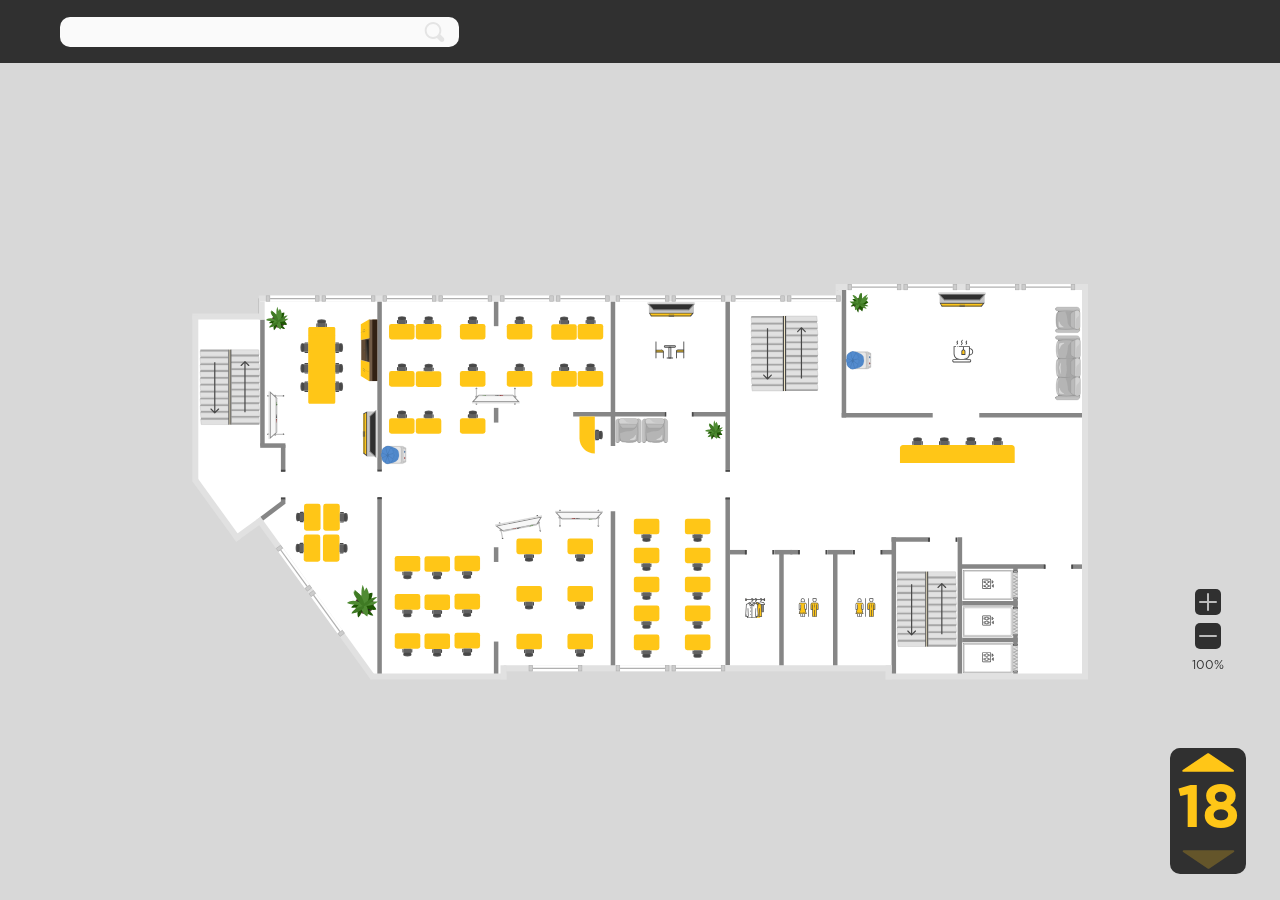
==== commit b90e3f46: "change floor-number" ====
--- a/intofficemap/index.html
+++ b/intofficemap/index.html
@@ -124,7 +124,7 @@
         <div class="map">
 
 
-            <svg class="floor-of-map" data-floor="active" floor-number="14" width="2983" height="1317" viewBox="0 0 2983 1317" fill="none" xmlns="http://www.w3.org/2000/svg">
+            <svg class="floor-of-map" data-floor="active" floor-number="18" width="2983" height="1317" viewBox="0 0 2983 1317" fill="none" xmlns="http://www.w3.org/2000/svg">
                 <rect width="2983" height="1317" fill="white"/>
                 <g id="&#209;&#141;&#209;&#130;&#208;&#176;&#208;&#182; 17">
                     <rect x="-179" y="-133" width="3518" height="1520" fill="#D8D8D8"/>
@@ -1914,7 +1914,7 @@
                 </defs>
             </svg>
 
-            <svg class="floor-of-map" floor-number="15" width="2983" height="1317" viewBox="0 0 2983 1317" fill="none" xmlns="http://www.w3.org/2000/svg">
+            <svg class="floor-of-map" floor-number="19" width="2983" height="1317" viewBox="0 0 2983 1317" fill="none" xmlns="http://www.w3.org/2000/svg">
                 <rect width="2983" height="1317" fill="white"/>
                 <g id="&#209;&#141;&#209;&#130;&#208;&#176;&#208;&#182; 18">
                     <rect x="-251" y="-51" width="3518" height="1520" fill="#D8D8D8"/>
--- a/intofficemap/css/style.css
+++ b/intofficemap/css/style.css
@@ -370,6 +370,7 @@
 
 .light-table:active {
     fill: #E4B218;
+    box-shadow: 2px 4px 7px rgba(0, 0, 0, 0.1);
 }
 
 .light-table:focus {
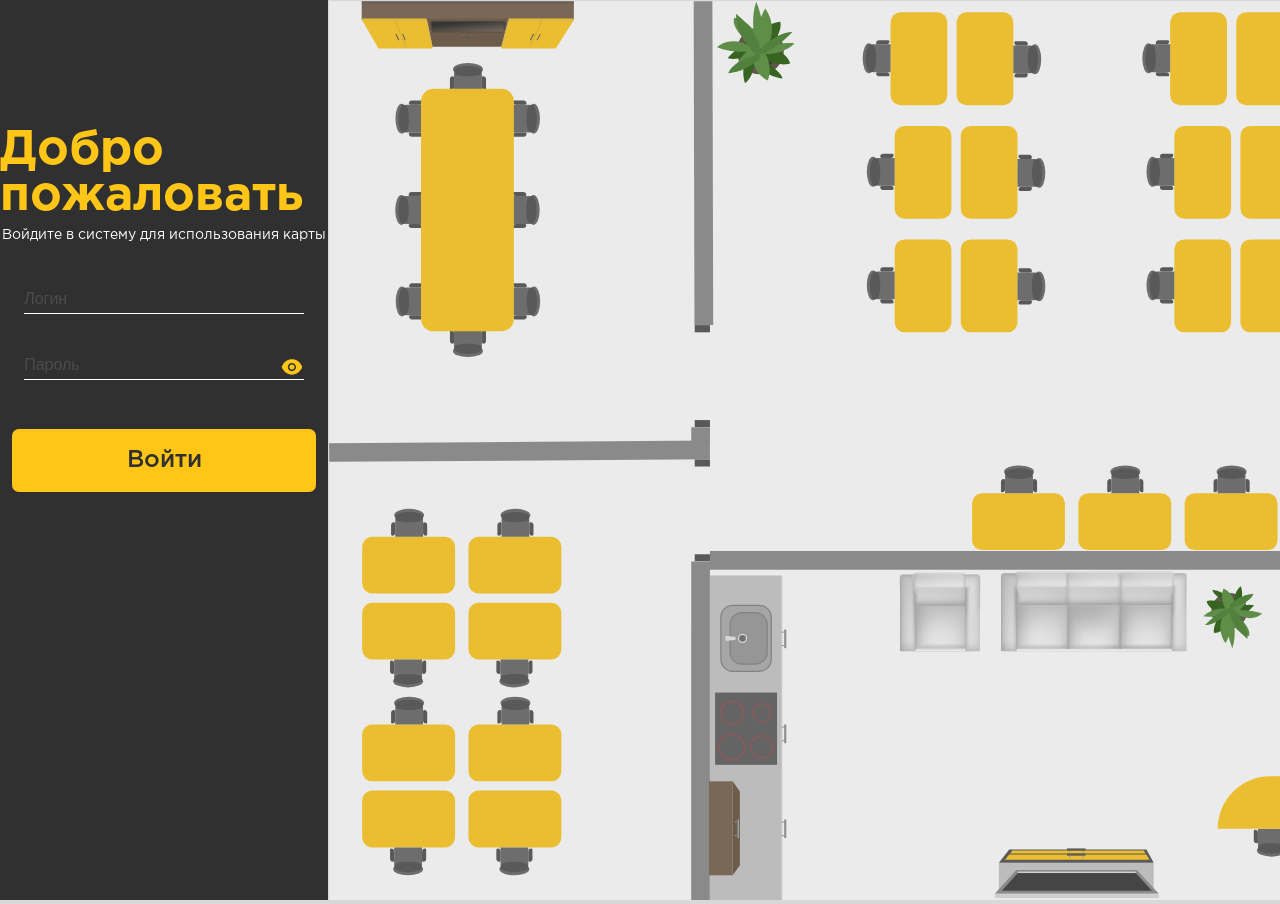
==== commit 76246378: "rename files html" ====
--- a/intofficemap/index.html
+++ b/intofficemap/index.html
@@ -4,5735 +4,58 @@
     <meta http-equiv="X-UA-Compatible" content="IE=edge">
     <title>Карта офиса</title>
     <meta content="width=device-width, initial-scale=1.0" name="viewport">
-    <link href="css/style.css" rel="stylesheet">
+    <link href="css/styleLogin.css" rel="stylesheet">
     <link href="lib/fonts/GothamPro/styles.css" rel="stylesheet">
 </head>
+<body>
 
-<body>
-<header class="search">
-    <div class='search-wrapper'>
-        <div class="search-form">
-            <div class="dropdown">
-                <input id="textInput" autocomplete="off" type="text">
-                <ul id="drop-down"></ul>
+<section class="login-wrapper">
+    <div class="form-wrapper">
+        <form class="login-form">
+            <span class="welcome-title">Добро<br/>пожаловать</span>
+
+            <span class="invalid-fields invalid-title">Не удаётся войти</span>
+            <span class="invalid-fields invalid-subtitle">Пожалуйста, проверьте правильность<br>написания логина и пароля.</span>
+
+            <span class="welcome-subtitle">Войдите в систему для использования карты</span>
+
+            <div class="wrap-input">
+                <div class="name-input">
+                    <input id="login-input" type="text" name="username" placeholder="Логин">
+                </div>
+                <div class="pass-input">
+                    <input type="password" id="password-input" name="password" placeholder="Пароль">
+                    <a href="#" class="password-control"></a>
+                </div>
             </div>
-            <div class="btn-search-clear">
-                <button type="button" id="searchButton" disabled>
-                    <svg class="btn-svg" width="49" height="30" viewBox="0 0 49 30" fill="none"
-                         xmlns="http://www.w3.org/2000/svg">
-                        <path class="fill-clear-search"
-                              d="M33.6377 20.7606L30.3996 17.4688C30.9884 16.2718 31.3809 14.8753 31.3809 13.4788C31.3809 8.79052 27.6522 5 23.0404 5C18.4287 5 14.7 8.79052 14.7 13.4788C14.7 18.1671 18.4287 21.9576 23.0404 21.9576C24.4142 21.9576 25.7879 21.5586 26.9653 20.9601L30.2034 24.2519C31.1846 25.2494 32.6565 25.2494 33.6377 24.2519C34.5208 23.2544 34.5208 21.7581 33.6377 20.7606ZM23.0404 19.9626C19.508 19.9626 16.6625 17.0698 16.6625 13.4788C16.6625 9.88778 19.508 6.99501 23.0404 6.99501C26.5729 6.99501 29.4184 9.88778 29.4184 13.4788C29.4184 17.0698 26.5729 19.9626 23.0404 19.9626Z"
-                              fill="#484848"/>
-                    </svg>
-                </button>
+
+            <div class="btn-wrapper">
+                <button id="submit-login" type="submit" class="login-btn">Войти</button>
             </div>
-            <div class="br-vert">
-                <svg id="brvert" width="1" height="30" viewBox="0 0 1 30" fill="none"
-                     xmlns="http://www.w3.org/2000/svg">
-                    <rect y="28" width="1" height="2" fill="#FAFAFA"/>
-                    <rect y="2" width="1" height="26" fill="#E4E4E4"/>
-                    <rect width="1" height="2" fill="#FAFAFA"/>
-                </svg>
-            </div>
-            <div class="btn-search-clear">
-                <button type="button" id="clearButton" class="clear-Button">
-                    <svg class="btn-svg" width="45" height="30" viewBox="0 0 45 30" fill="none"
-                         xmlns="http://www.w3.org/2000/svg">
-                        <rect class="fill-clear-search" x="14.2852" y="8.85693" width="2.22222" height="20"
-                              transform="rotate(-45 14.2852 8.85693)" fill="#484848"/>
-                        <rect class="fill-clear-search" x="15.8568" y="22.9989" width="2.22222" height="20"
-                              transform="rotate(-135 15.8568 22.9989)" fill="#484848"/>
-                    </svg>
-                </button>
-            </div>
-        </div>
-
+        </form>
     </div>
-</header>
-
-<section class="hide">
-    <div class="btn-hide-and-show">
-        <button type="button" class="btn-hide">
-            <svg width="9" height="19" viewBox="0 0 9 19" fill="none" xmlns="http://www.w3.org/2000/svg">
-                <path d="M0.26422 9.81896C0.110952 9.63394 0.110952 9.36606 0.26422 9.18104L7.36495 0.609125C7.66374 0.248428 8.25 0.459711 8.25 0.928089L8.25 18.0719C8.25 18.5403 7.66374 18.7516 7.36495 18.3909L0.26422 9.81896Z"
-                      fill="#FFC617"/>
-            </svg>
-        </button>
+    <div class="proto-map">
+        <img src="images/pictureMap.svg" alt="За стеклом">
     </div>
 </section>
 
-<section class="show">
-    <div class="btn-hide-and-show">
-        <button type="button" class="btn-show">
-            <svg width="9" height="19" viewBox="0 0 9 19" fill="none" xmlns="http://www.w3.org/2000/svg">
-                <path d="M8.73578 9.18104C8.88905 9.36606 8.88905 9.63394 8.73578 9.81896L1.63505 18.3909C1.33626 18.7516 0.75 18.5403 0.75 18.0719L0.75 0.92809C0.75 0.459712 1.33626 0.24843 1.63505 0.609127L8.73578 9.18104Z"
-                      fill="#FFC617"/>
-            </svg>
-        </button>
-    </div>
-</section>
+<script type="text/javascript">
+    const view = document.querySelector('.password-control');
+    const pasInput = document.getElementById('password-input');
 
-<section id="scale-and-floor-wrapper" class="scale-and-floor-wrapper">
-    <div class="scale-wrapper">
-        <div id="scale">
-            <button id="plus" type="button" class="btn-svg">
-                <svg class="btn-plus-minus" width="18" height="18" viewBox="0 0 18 18" fill="none"
-                     xmlns="http://www.w3.org/2000/svg">
-                    <rect class="fill-line" y="10" width="2" height="18" rx="1" transform="rotate(-90 0 10)"
-                          fill="#BCBCBC"/>
-                    <rect class="fill-line" x="8" width="2" height="18" rx="1" fill="#BCBCBC"/>
-                </svg>
-            </button>
-            <button id="minus" type="button" class="btn-svg">
-                <svg class="btn-plus-minus" width="18" height="18" viewBox="0 0 18 2" fill="none"
-                     xmlns="http://www.w3.org/2000/svg">
-                    <rect class="fill-line" y="2" width="2" height="18" rx="1" transform="rotate(-90 0 2)"
-                          fill="#BCBCBC"/>
-                </svg>
-            </button>
-            <div class="value-scale"><span id="val-scale">100%</span></div>
-        </div>
-    </div>
+    view.addEventListener('click', () => {
+        if (pasInput.getAttribute('type') === 'password') {
+            view.classList.add('view');
+            pasInput.setAttribute('type', 'text');
+        } else {
+            view.classList.remove('view');
+            pasInput.setAttribute('type', 'password');
+        }
+        return false;
+    });
 
-    <div class="floor-wrapper">
-        <div id="floor">
-            <button type="button" class="btn-svg btn-toggle up-toggle">
-                <svg width="57" height="19" viewBox="0 0 57 19" fill="none"
-                     xmlns="http://www.w3.org/2000/svg">
-                    <path class="fill-up-down" disabled
-                          d="M27.5914 0.369337C27.9272 0.145656 28.3645 0.145657 28.7002 0.369337L53.5413 16.9178C54.3648 17.4664 53.9764 18.75 52.9868 18.75H3.30481C2.31523 18.75 1.92682 17.4664 2.75039 16.9178L27.5914 0.369337Z"
-                          fill="#FFC617"/>
-                </svg>
-            </button>
+</script>
+<script src="js/authenticate.js" type="module"></script>
+<script src="js/sha256.js" type="module"></script>
 
-            <span id="floor-number"></span>
-
-            <button type="button" class="btn-svg btn-toggle down-toggle" disabled>
-                <svg width="57" height="19" viewBox="0 0 57 19" fill="none"
-                     xmlns="http://www.w3.org/2000/svg">
-                    <path class="fill-up-down"
-                          d="M29.0543 18.6307C28.7186 18.8543 28.2813 18.8543 27.9455 18.6307L3.10449 2.08224C2.28092 1.5336 2.66932 0.25 3.65891 0.25L53.3409 0.25C54.3305 0.25 54.7189 1.5336 53.8954 2.08224L29.0543 18.6307Z"
-                          fill="#FFC617"/>
-                </svg>
-            </button>
-        </div>
-    </div>
-</section>
-
-<section id="map-wrapper" class="map-wrapper">
-    <div class="map-content">
-        <div class="map">
-
-
-            <svg class="floor-of-map" data-floor="active" floor-number="18" width="2983" height="1317" viewBox="0 0 2983 1317" fill="none" xmlns="http://www.w3.org/2000/svg">
-                <rect width="2983" height="1317" fill="white"/>
-                <g id="&#209;&#141;&#209;&#130;&#208;&#176;&#208;&#182; 17">
-                    <rect x="-179" y="-133" width="3518" height="1520" fill="#D8D8D8"/>
-                    <g id="Group 26">
-                        <path class="droggable" id="&#208;&#191;&#208;&#190;&#208;&#180;&#208;&#187;&#208;&#190;&#208;&#182;&#208;&#186;&#208;&#176;" d="M2150.5 47.5H238.5H223V111H9.5V647L153.5 841.5L223 788L599 1310.5H1036V1278.5H2318.5V1310.5H2974.5V9.5H2150.5V47.5Z" fill="white" stroke="black"/>
-                        <g id="stair">
-                            <g id="Group 10">
-                                <g id="Rectangle 57">
-                                    <path id="Rectangle 42" d="M29.9738 444.773H121.975C122.262 444.773 122.489 444.533 122.475 444.247L121.681 428.765C121.668 428.499 121.448 428.29 121.182 428.29H28.5864C28.2927 428.29 28.0622 428.542 28.0884 428.835L29.4758 444.317C29.4989 444.575 29.715 444.773 29.9738 444.773Z" fill="#E1E1E1" stroke="#A6A6A6"/>
-                                    <path id="Rectangle 72" d="M27.6026 428.664H122.3V422.545H29.8493C29.3862 422.545 28.9837 422.863 28.8765 423.314L27.6026 428.664Z" fill="#A6A6A6"/>
-                                </g>
-                                <g id="Rectangle 58">
-                                    <path id="Rectangle 42_2" d="M30.8478 467.5H122.849C123.136 467.5 123.363 467.26 123.349 466.974L122.555 451.492C122.542 451.226 122.322 451.017 122.056 451.017H29.4604C29.1666 451.017 28.9362 451.27 28.9624 451.562L30.3498 467.045C30.3729 467.302 30.5889 467.5 30.8478 467.5Z" fill="#E1E1E1" stroke="#A6A6A6"/>
-                                    <path id="Rectangle 72_2" d="M28.4765 451.392H123.174V445.273H30.7233C30.2602 445.273 29.8577 445.591 29.7505 446.041L28.4765 451.392Z" fill="#A6A6A6"/>
-                                </g>
-                                <g id="Rectangle 44">
-                                    <path id="Rectangle 42_3" d="M29.0996 422.045H121.101C121.387 422.045 121.615 421.806 121.6 421.52L120.807 406.037C120.793 405.771 120.574 405.563 120.308 405.563H27.7122C27.4184 405.563 27.188 405.815 27.2142 406.108L28.6016 421.59C28.6247 421.848 28.8407 422.045 29.0996 422.045Z" fill="#E1E1E1" stroke="#A6A6A6"/>
-                                    <path id="Rectangle 72_3" d="M26.7283 405.937H121.425V399.818H28.9751C28.512 399.818 28.1095 400.136 28.0023 400.587L26.7283 405.937Z" fill="#A6A6A6"/>
-                                </g>
-                                <g id="Rectangle 45">
-                                    <path id="Rectangle 42_4" d="M29.0996 399.318H121.101C121.387 399.318 121.615 399.078 121.6 398.793L120.807 383.31C120.793 383.044 120.574 382.836 120.308 382.836H27.7122C27.4184 382.836 27.188 383.088 27.2142 383.38L28.6016 398.863C28.6247 399.121 28.8407 399.318 29.0996 399.318Z" fill="#E1E1E1" stroke="#A6A6A6"/>
-                                    <path id="Rectangle 72_4" d="M26.7283 383.21H121.425V377.091H28.9751C28.512 377.091 28.1095 377.409 28.0023 377.859L26.7283 383.21Z" fill="#A6A6A6"/>
-                                </g>
-                                <g id="Rectangle 49">
-                                    <path id="Rectangle 42_5" d="M29.0996 331.136H121.101C121.387 331.136 121.615 330.897 121.6 330.611L120.807 315.128C120.793 314.863 120.574 314.654 120.308 314.654H27.7122C27.4184 314.654 27.188 314.906 27.2142 315.199L28.6016 330.681C28.6247 330.939 28.8407 331.136 29.0996 331.136Z" fill="#E1E1E1" stroke="#A6A6A6"/>
-                                    <path id="Rectangle 72_5" d="M26.7283 315.028H121.425V308.909H28.9751C28.512 308.909 28.1095 309.227 28.0023 309.678L26.7283 315.028Z" fill="#A6A6A6"/>
-                                </g>
-                                <g id="Rectangle 50">
-                                    <path id="Rectangle 42_6" d="M29.0996 376.591H121.101C121.387 376.591 121.615 376.351 121.6 376.065L120.807 360.583C120.793 360.317 120.574 360.108 120.308 360.108H27.7122C27.4184 360.108 27.188 360.36 27.2142 360.653L28.6016 376.135C28.6247 376.393 28.8407 376.591 29.0996 376.591Z" fill="#E1E1E1" stroke="#A6A6A6"/>
-                                    <path id="Rectangle 72_6" d="M26.7283 360.482H121.425V354.364H28.9751C28.512 354.364 28.1095 354.681 28.0023 355.132L26.7283 360.482Z" fill="#A6A6A6"/>
-                                </g>
-                                <g id="Rectangle 51">
-                                    <path id="Rectangle 42_7" d="M29.0996 353.864H121.101C121.387 353.864 121.615 353.624 121.6 353.338L120.807 337.855C120.793 337.59 120.574 337.381 120.308 337.381H27.7122C27.4184 337.381 27.188 337.633 27.2142 337.926L28.6016 353.408C28.6247 353.666 28.8407 353.864 29.0996 353.864Z" fill="#E1E1E1" stroke="#A6A6A6"/>
-                                    <path id="Rectangle 72_7" d="M26.7283 337.755H121.425V331.636H28.9751C28.512 331.636 28.1095 331.954 28.0023 332.405L26.7283 337.755Z" fill="#A6A6A6"/>
-                                </g>
-                                <g id="Rectangle 52">
-                                    <path id="Rectangle 42_8" d="M29.0996 308.409H121.101C121.387 308.409 121.615 308.169 121.6 307.884L120.807 292.401C120.793 292.135 120.574 291.927 120.308 291.927H27.7122C27.4184 291.927 27.188 292.179 27.2142 292.471L28.6016 307.954C28.6247 308.212 28.8407 308.409 29.0996 308.409Z" fill="#E1E1E1" stroke="#A6A6A6"/>
-                                    <path id="Rectangle 72_8" d="M26.7283 292.301H121.425V286.182H28.9751C28.512 286.182 28.1095 286.5 28.0023 286.95L26.7283 292.301Z" fill="#A6A6A6"/>
-                                </g>
-                                <g id="Rectangle 54">
-                                    <path id="Rectangle 42_9" d="M29.0996 240.227H121.101C121.387 240.227 121.615 239.988 121.6 239.702L120.807 224.219C120.793 223.953 120.574 223.745 120.308 223.745H27.7122C27.4184 223.745 27.188 223.997 27.2142 224.289L28.6016 239.772C28.6247 240.03 28.8407 240.227 29.0996 240.227Z" fill="#E1E1E1" stroke="#A6A6A6"/>
-                                    <path id="Rectangle 72_9" d="M26.7283 224.119H121.425V218H28.9751C28.512 218 28.1095 218.318 28.0023 218.768L26.7283 224.119Z" fill="#A6A6A6"/>
-                                </g>
-                                <g id="Rectangle 55">
-                                    <path id="Rectangle 42_10" d="M29.0996 285.682H121.101C121.387 285.682 121.615 285.442 121.6 285.156L120.807 269.674C120.793 269.408 120.574 269.199 120.308 269.199H27.7122C27.4184 269.199 27.188 269.451 27.2142 269.744L28.6016 285.227C28.6247 285.484 28.8407 285.682 29.0996 285.682Z" fill="#E1E1E1" stroke="#A6A6A6"/>
-                                    <path id="Rectangle 72_10" d="M26.7283 269.573H121.425V263.455H28.9751C28.512 263.455 28.1095 263.773 28.0023 264.223L26.7283 269.573Z" fill="#A6A6A6"/>
-                                </g>
-                                <g id="Rectangle 56">
-                                    <path id="Rectangle 42_11" d="M29.0996 262.955H121.101C121.387 262.955 121.615 262.715 121.6 262.429L120.807 246.946C120.793 246.681 120.574 246.472 120.308 246.472H27.7122C27.4184 246.472 27.188 246.724 27.2142 247.017L28.6016 262.499C28.6247 262.757 28.8407 262.955 29.0996 262.955Z" fill="#E1E1E1" stroke="#A6A6A6"/>
-                                    <path id="Rectangle 72_11" d="M26.7283 246.846H121.425V240.727H28.9751C28.512 240.727 28.1095 241.045 28.0023 241.496L26.7283 246.846Z" fill="#A6A6A6"/>
-                                </g>
-                                <path id="Arrow 1" d="M77.2392 430.078C76.4582 430.859 75.1919 430.859 74.4108 430.078L61.6829 417.35C60.9018 416.569 60.9018 415.303 61.6829 414.522C62.4639 413.741 63.7303 413.741 64.5113 414.522L75.825 425.836L87.1387 414.522C87.9198 413.741 89.1861 413.741 89.9672 414.522C90.7482 415.303 90.7482 416.569 89.9672 417.35L77.2392 430.078ZM77.825 259.958L77.825 428.664L73.825 428.664L73.825 259.958L77.825 259.958Z" fill="#484848"/>
-                            </g>
-                            <g id="Group 11">
-                                <g id="Rectangle 57_2">
-                                    <path id="Rectangle 42_12" d="M222.201 241.227H130.199C129.913 241.227 129.685 241.467 129.7 241.753L130.494 257.235C130.507 257.501 130.727 257.71 130.993 257.71H223.588C223.882 257.71 224.113 257.458 224.086 257.165L222.699 241.683C222.676 241.425 222.46 241.227 222.201 241.227Z" fill="#E1E1E1" stroke="#A6A6A6"/>
-                                    <path id="Rectangle 72_12" d="M224.572 257.336H129.875V263.455H222.326C222.789 263.455 223.191 263.137 223.298 262.686L224.572 257.336Z" fill="#A6A6A6"/>
-                                </g>
-                                <g id="Rectangle 58_2">
-                                    <path id="Rectangle 42_13" d="M221.327 218.5H129.325C129.039 218.5 128.811 218.74 128.826 219.026L129.62 234.508C129.633 234.774 129.853 234.983 130.119 234.983H222.714C223.008 234.983 223.239 234.73 223.212 234.438L221.825 218.955C221.802 218.698 221.586 218.5 221.327 218.5Z" fill="#E1E1E1" stroke="#A6A6A6"/>
-                                    <path id="Rectangle 72_13" d="M223.698 234.608H129.001V240.727H221.452C221.915 240.727 222.317 240.409 222.424 239.959L223.698 234.608Z" fill="#A6A6A6"/>
-                                </g>
-                                <g id="Rectangle 44_2">
-                                    <path id="Rectangle 42_14" d="M223.075 263.955H131.074C130.787 263.955 130.56 264.194 130.574 264.48L131.368 279.963C131.381 280.229 131.601 280.437 131.867 280.437H224.463C224.756 280.437 224.987 280.185 224.961 279.892L223.573 264.41C223.55 264.152 223.334 263.955 223.075 263.955Z" fill="#E1E1E1" stroke="#A6A6A6"/>
-                                    <path id="Rectangle 72_14" d="M225.446 280.063H130.749V286.182H223.2C223.663 286.182 224.065 285.864 224.173 285.413L225.446 280.063Z" fill="#A6A6A6"/>
-                                </g>
-                                <g id="Rectangle 45_2">
-                                    <path id="Rectangle 42_15" d="M223.075 286.682H131.074C130.787 286.682 130.56 286.922 130.574 287.207L131.368 302.69C131.381 302.956 131.601 303.164 131.867 303.164H224.463C224.756 303.164 224.987 302.912 224.961 302.62L223.573 287.137C223.55 286.879 223.334 286.682 223.075 286.682Z" fill="#E1E1E1" stroke="#A6A6A6"/>
-                                    <path id="Rectangle 72_15" d="M225.446 302.79H130.749V308.909H223.2C223.663 308.909 224.065 308.591 224.173 308.141L225.446 302.79Z" fill="#A6A6A6"/>
-                                </g>
-                                <g id="Rectangle 49_2">
-                                    <path id="Rectangle 42_16" d="M223.075 354.864H131.074C130.787 354.864 130.56 355.103 130.574 355.389L131.368 370.872C131.381 371.137 131.601 371.346 131.867 371.346H224.463C224.756 371.346 224.987 371.094 224.961 370.801L223.573 355.319C223.55 355.061 223.334 354.864 223.075 354.864Z" fill="#E1E1E1" stroke="#A6A6A6"/>
-                                    <path id="Rectangle 72_16" d="M225.446 370.972H130.749V377.091H223.2C223.663 377.091 224.065 376.773 224.173 376.322L225.446 370.972Z" fill="#A6A6A6"/>
-                                </g>
-                                <g id="Rectangle 50_2">
-                                    <path id="Rectangle 42_17" d="M223.075 309.409H131.074C130.787 309.409 130.56 309.649 130.574 309.935L131.368 325.417C131.381 325.683 131.601 325.892 131.867 325.892H224.463C224.756 325.892 224.987 325.64 224.961 325.347L223.573 309.865C223.55 309.607 223.334 309.409 223.075 309.409Z" fill="#E1E1E1" stroke="#A6A6A6"/>
-                                    <path id="Rectangle 72_17" d="M225.446 325.518H130.749V331.636H223.2C223.663 331.636 224.065 331.319 224.173 330.868L225.446 325.518Z" fill="#A6A6A6"/>
-                                </g>
-                                <g id="Rectangle 51_2">
-                                    <path id="Rectangle 42_18" d="M223.075 332.136H131.074C130.787 332.136 130.56 332.376 130.574 332.662L131.368 348.145C131.381 348.41 131.601 348.619 131.867 348.619H224.463C224.756 348.619 224.987 348.367 224.961 348.074L223.573 332.592C223.55 332.334 223.334 332.136 223.075 332.136Z" fill="#E1E1E1" stroke="#A6A6A6"/>
-                                    <path id="Rectangle 72_18" d="M225.446 348.245H130.749V354.364H223.2C223.663 354.364 224.065 354.046 224.173 353.595L225.446 348.245Z" fill="#A6A6A6"/>
-                                </g>
-                                <g id="Rectangle 52_2">
-                                    <path id="Rectangle 42_19" d="M223.075 377.591H131.074C130.787 377.591 130.56 377.831 130.574 378.116L131.368 393.599C131.381 393.865 131.601 394.073 131.867 394.073H224.463C224.756 394.073 224.987 393.821 224.961 393.529L223.573 378.046C223.55 377.788 223.334 377.591 223.075 377.591Z" fill="#E1E1E1" stroke="#A6A6A6"/>
-                                    <path id="Rectangle 72_19" d="M225.446 393.699H130.749V399.818H223.2C223.663 399.818 224.065 399.5 224.173 399.05L225.446 393.699Z" fill="#A6A6A6"/>
-                                </g>
-                                <g id="Rectangle 54_2">
-                                    <path id="Rectangle 42_20" d="M223.075 445.773H131.074C130.787 445.773 130.56 446.012 130.574 446.298L131.368 461.781C131.381 462.047 131.601 462.255 131.867 462.255H224.463C224.756 462.255 224.987 462.003 224.961 461.711L223.573 446.228C223.55 445.97 223.334 445.773 223.075 445.773Z" fill="#E1E1E1" stroke="#A6A6A6"/>
-                                    <path id="Rectangle 72_20" d="M225.446 461.881H130.749V468H223.2C223.663 468 224.065 467.682 224.173 467.232L225.446 461.881Z" fill="#A6A6A6"/>
-                                </g>
-                                <g id="Rectangle 55_2">
-                                    <path id="Rectangle 42_21" d="M223.075 400.318H131.074C130.787 400.318 130.56 400.558 130.574 400.844L131.368 416.326C131.381 416.592 131.601 416.801 131.867 416.801H224.463C224.756 416.801 224.987 416.549 224.961 416.256L223.573 400.773C223.55 400.516 223.334 400.318 223.075 400.318Z" fill="#E1E1E1" stroke="#A6A6A6"/>
-                                    <path id="Rectangle 72_21" d="M225.446 416.427H130.749V422.545H223.2C223.663 422.545 224.065 422.227 224.173 421.777L225.446 416.427Z" fill="#A6A6A6"/>
-                                </g>
-                                <g id="Rectangle 56_2">
-                                    <path id="Rectangle 42_22" d="M223.075 423.045H131.074C130.787 423.045 130.56 423.285 130.574 423.571L131.368 439.054C131.381 439.319 131.601 439.528 131.867 439.528H224.463C224.756 439.528 224.987 439.276 224.961 438.983L223.573 423.501C223.55 423.243 223.334 423.045 223.075 423.045Z" fill="#E1E1E1" stroke="#A6A6A6"/>
-                                    <path id="Rectangle 72_22" d="M225.446 439.154H130.749V445.273H223.2C223.663 445.273 224.065 444.955 224.173 444.504L225.446 439.154Z" fill="#A6A6A6"/>
-                                </g>
-                                <path id="Arrow 1_2" d="M174.935 256.796C175.716 256.015 176.983 256.015 177.764 256.796L190.492 269.524C191.273 270.305 191.273 271.571 190.492 272.352C189.711 273.133 188.444 273.133 187.663 272.352L176.35 261.039L165.036 272.352C164.255 273.133 162.988 273.133 162.207 272.352C161.426 271.571 161.426 270.305 162.207 269.524L174.935 256.796ZM174.35 426.917L174.35 258.21L178.35 258.21L178.35 426.917L174.35 426.917Z" fill="#484848"/>
-                            </g>
-                            <rect id="Rectangle 63" width="3.4965" height="250" transform="matrix(1 0 0 -1 121.28 468)" fill="#484848"/>
-                            <rect id="Rectangle 64" width="3.4965" height="250" transform="matrix(1 0 0 -1 127.399 468)" fill="#484848"/>
-                            <rect id="Rectangle 65" width="2.62238" height="250" transform="matrix(1 0 0 -1 124.776 468)" fill="#FFC617" fill-opacity="0.2"/>
-                        </g>
-                        <g id="stair_2">
-                            <g id="Group 10_2">
-                                <g id="Rectangle 57_3">
-                                    <path id="Rectangle 42_23" d="M2349.97 1183.77H2441.98C2442.26 1183.77 2442.49 1183.53 2442.47 1183.25L2441.68 1167.76C2441.67 1167.5 2441.45 1167.29 2441.18 1167.29H2348.59C2348.29 1167.29 2348.06 1167.54 2348.09 1167.83L2349.48 1183.32C2349.5 1183.58 2349.71 1183.77 2349.97 1183.77Z" fill="#E1E1E1" stroke="#A6A6A6"/>
-                                    <path id="Rectangle 72_23" d="M2347.6 1167.66H2442.3V1161.55H2349.85C2349.39 1161.55 2348.98 1161.86 2348.88 1162.31L2347.6 1167.66Z" fill="#A6A6A6"/>
-                                </g>
-                                <g id="Rectangle 58_3">
-                                    <path id="Rectangle 42_24" d="M2350.85 1206.5H2442.85C2443.14 1206.5 2443.36 1206.26 2443.35 1205.97L2442.56 1190.49C2442.54 1190.23 2442.32 1190.02 2442.06 1190.02H2349.46C2349.17 1190.02 2348.94 1190.27 2348.96 1190.56L2350.35 1206.04C2350.37 1206.3 2350.59 1206.5 2350.85 1206.5Z" fill="#E1E1E1" stroke="#A6A6A6"/>
-                                    <path id="Rectangle 72_24" d="M2348.48 1190.39H2443.17V1184.27H2350.72C2350.26 1184.27 2349.86 1184.59 2349.75 1185.04L2348.48 1190.39Z" fill="#A6A6A6"/>
-                                </g>
-                                <g id="Rectangle 44_3">
-                                    <path id="Rectangle 42_25" d="M2349.1 1161.05H2441.1C2441.39 1161.05 2441.62 1160.81 2441.6 1160.52L2440.81 1145.04C2440.79 1144.77 2440.57 1144.56 2440.31 1144.56H2347.71C2347.42 1144.56 2347.19 1144.82 2347.21 1145.11L2348.6 1160.59C2348.62 1160.85 2348.84 1161.05 2349.1 1161.05Z" fill="#E1E1E1" stroke="#A6A6A6"/>
-                                    <path id="Rectangle 72_25" d="M2346.73 1144.94H2441.43V1138.82H2348.98C2348.51 1138.82 2348.11 1139.14 2348 1139.59L2346.73 1144.94Z" fill="#A6A6A6"/>
-                                </g>
-                                <g id="Rectangle 45_3">
-                                    <path id="Rectangle 42_26" d="M2349.1 1138.32H2441.1C2441.39 1138.32 2441.62 1138.08 2441.6 1137.79L2440.81 1122.31C2440.79 1122.04 2440.57 1121.84 2440.31 1121.84H2347.71C2347.42 1121.84 2347.19 1122.09 2347.21 1122.38L2348.6 1137.86C2348.62 1138.12 2348.84 1138.32 2349.1 1138.32Z" fill="#E1E1E1" stroke="#A6A6A6"/>
-                                    <path id="Rectangle 72_26" d="M2346.73 1122.21H2441.43V1116.09H2348.98C2348.51 1116.09 2348.11 1116.41 2348 1116.86L2346.73 1122.21Z" fill="#A6A6A6"/>
-                                </g>
-                                <g id="Rectangle 49_3">
-                                    <path id="Rectangle 42_27" d="M2349.1 1070.14H2441.1C2441.39 1070.14 2441.62 1069.9 2441.6 1069.61L2440.81 1054.13C2440.79 1053.86 2440.57 1053.65 2440.31 1053.65H2347.71C2347.42 1053.65 2347.19 1053.91 2347.21 1054.2L2348.6 1069.68C2348.62 1069.94 2348.84 1070.14 2349.1 1070.14Z" fill="#E1E1E1" stroke="#A6A6A6"/>
-                                    <path id="Rectangle 72_27" d="M2346.73 1054.03H2441.43V1047.91H2348.98C2348.51 1047.91 2348.11 1048.23 2348 1048.68L2346.73 1054.03Z" fill="#A6A6A6"/>
-                                </g>
-                                <g id="Rectangle 50_3">
-                                    <path id="Rectangle 42_28" d="M2349.1 1115.59H2441.1C2441.39 1115.59 2441.62 1115.35 2441.6 1115.07L2440.81 1099.58C2440.79 1099.32 2440.57 1099.11 2440.31 1099.11H2347.71C2347.42 1099.11 2347.19 1099.36 2347.21 1099.65L2348.6 1115.14C2348.62 1115.39 2348.84 1115.59 2349.1 1115.59Z" fill="#E1E1E1" stroke="#A6A6A6"/>
-                                    <path id="Rectangle 72_28" d="M2346.73 1099.48H2441.43V1093.36H2348.98C2348.51 1093.36 2348.11 1093.68 2348 1094.13L2346.73 1099.48Z" fill="#A6A6A6"/>
-                                </g>
-                                <g id="Rectangle 51_3">
-                                    <path id="Rectangle 42_29" d="M2349.1 1092.86H2441.1C2441.39 1092.86 2441.62 1092.62 2441.6 1092.34L2440.81 1076.86C2440.79 1076.59 2440.57 1076.38 2440.31 1076.38H2347.71C2347.42 1076.38 2347.19 1076.63 2347.21 1076.93L2348.6 1092.41C2348.62 1092.67 2348.84 1092.86 2349.1 1092.86Z" fill="#E1E1E1" stroke="#A6A6A6"/>
-                                    <path id="Rectangle 72_29" d="M2346.73 1076.76H2441.43V1070.64H2348.98C2348.51 1070.64 2348.11 1070.95 2348 1071.4L2346.73 1076.76Z" fill="#A6A6A6"/>
-                                </g>
-                                <g id="Rectangle 52_3">
-                                    <path id="Rectangle 42_30" d="M2349.1 1047.41H2441.1C2441.39 1047.41 2441.62 1047.17 2441.6 1046.88L2440.81 1031.4C2440.79 1031.13 2440.57 1030.93 2440.31 1030.93H2347.71C2347.42 1030.93 2347.19 1031.18 2347.21 1031.47L2348.6 1046.95C2348.62 1047.21 2348.84 1047.41 2349.1 1047.41Z" fill="#E1E1E1" stroke="#A6A6A6"/>
-                                    <path id="Rectangle 72_30" d="M2346.73 1031.3H2441.43V1025.18H2348.98C2348.51 1025.18 2348.11 1025.5 2348 1025.95L2346.73 1031.3Z" fill="#A6A6A6"/>
-                                </g>
-                                <g id="Rectangle 54_3">
-                                    <path id="Rectangle 42_31" d="M2349.1 979.227H2441.1C2441.39 979.227 2441.62 978.988 2441.6 978.702L2440.81 963.219C2440.79 962.953 2440.57 962.745 2440.31 962.745H2347.71C2347.42 962.745 2347.19 962.997 2347.21 963.289L2348.6 978.772C2348.62 979.03 2348.84 979.227 2349.1 979.227Z" fill="#E1E1E1" stroke="#A6A6A6"/>
-                                    <path id="Rectangle 72_31" d="M2346.73 963.119H2441.43V957H2348.98C2348.51 957 2348.11 957.318 2348 957.768L2346.73 963.119Z" fill="#A6A6A6"/>
-                                </g>
-                                <g id="Rectangle 55_3">
-                                    <path id="Rectangle 42_32" d="M2349.1 1024.68H2441.1C2441.39 1024.68 2441.62 1024.44 2441.6 1024.16L2440.81 1008.67C2440.79 1008.41 2440.57 1008.2 2440.31 1008.2H2347.71C2347.42 1008.2 2347.19 1008.45 2347.21 1008.74L2348.6 1024.23C2348.62 1024.48 2348.84 1024.68 2349.1 1024.68Z" fill="#E1E1E1" stroke="#A6A6A6"/>
-                                    <path id="Rectangle 72_32" d="M2346.73 1008.57H2441.43V1002.45H2348.98C2348.51 1002.45 2348.11 1002.77 2348 1003.22L2346.73 1008.57Z" fill="#A6A6A6"/>
-                                </g>
-                                <g id="Rectangle 56_3">
-                                    <path id="Rectangle 42_33" d="M2349.1 1001.95H2441.1C2441.39 1001.95 2441.62 1001.71 2441.6 1001.43L2440.81 985.946C2440.79 985.681 2440.57 985.472 2440.31 985.472H2347.71C2347.42 985.472 2347.19 985.724 2347.21 986.017L2348.6 1001.5C2348.62 1001.76 2348.84 1001.95 2349.1 1001.95Z" fill="#E1E1E1" stroke="#A6A6A6"/>
-                                    <path id="Rectangle 72_33" d="M2346.73 985.846H2441.43V979.727H2348.98C2348.51 979.727 2348.11 980.045 2348 980.496L2346.73 985.846Z" fill="#A6A6A6"/>
-                                </g>
-                                <path id="Arrow 1_3" d="M2397.24 1169.08C2396.46 1169.86 2395.19 1169.86 2394.41 1169.08L2381.68 1156.35C2380.9 1155.57 2380.9 1154.3 2381.68 1153.52C2382.46 1152.74 2383.73 1152.74 2384.51 1153.52L2395.82 1164.84L2407.14 1153.52C2407.92 1152.74 2409.19 1152.74 2409.97 1153.52C2410.75 1154.3 2410.75 1155.57 2409.97 1156.35L2397.24 1169.08ZM2397.82 998.958L2397.82 1167.66L2393.82 1167.66L2393.82 998.958L2397.82 998.958Z" fill="#484848"/>
-                            </g>
-                            <g id="Group 11_2">
-                                <g id="Rectangle 57_4">
-                                    <path id="Rectangle 42_34" d="M2542.2 980.227H2450.2C2449.91 980.227 2449.69 980.467 2449.7 980.753L2450.49 996.235C2450.51 996.501 2450.73 996.71 2450.99 996.71H2543.59C2543.88 996.71 2544.11 996.458 2544.09 996.165L2542.7 980.683C2542.68 980.425 2542.46 980.227 2542.2 980.227Z" fill="#E1E1E1" stroke="#A6A6A6"/>
-                                    <path id="Rectangle 72_34" d="M2544.57 996.336H2449.88V1002.45H2542.33C2542.79 1002.45 2543.19 1002.14 2543.3 1001.69L2544.57 996.336Z" fill="#A6A6A6"/>
-                                </g>
-                                <g id="Rectangle 58_4">
-                                    <path id="Rectangle 42_35" d="M2541.33 957.5H2449.33C2449.04 957.5 2448.81 957.74 2448.83 958.026L2449.62 973.508C2449.63 973.774 2449.85 973.983 2450.12 973.983H2542.71C2543.01 973.983 2543.24 973.73 2543.21 973.438L2541.82 957.955C2541.8 957.698 2541.59 957.5 2541.33 957.5Z" fill="#E1E1E1" stroke="#A6A6A6"/>
-                                    <path id="Rectangle 72_35" d="M2543.7 973.608H2449V979.727H2541.45C2541.91 979.727 2542.32 979.409 2542.42 978.959L2543.7 973.608Z" fill="#A6A6A6"/>
-                                </g>
-                                <g id="Rectangle 44_4">
-                                    <path id="Rectangle 42_36" d="M2543.08 1002.95H2451.07C2450.79 1002.95 2450.56 1003.19 2450.57 1003.48L2451.37 1018.96C2451.38 1019.23 2451.6 1019.44 2451.87 1019.44H2544.46C2544.76 1019.44 2544.99 1019.19 2544.96 1018.89L2543.57 1003.41C2543.55 1003.15 2543.33 1002.95 2543.08 1002.95Z" fill="#E1E1E1" stroke="#A6A6A6"/>
-                                    <path id="Rectangle 72_36" d="M2545.45 1019.06H2450.75V1025.18H2543.2C2543.66 1025.18 2544.07 1024.86 2544.17 1024.41L2545.45 1019.06Z" fill="#A6A6A6"/>
-                                </g>
-                                <g id="Rectangle 45_4">
-                                    <path id="Rectangle 42_37" d="M2543.08 1025.68H2451.07C2450.79 1025.68 2450.56 1025.92 2450.57 1026.21L2451.37 1041.69C2451.38 1041.96 2451.6 1042.16 2451.87 1042.16H2544.46C2544.76 1042.16 2544.99 1041.91 2544.96 1041.62L2543.57 1026.14C2543.55 1025.88 2543.33 1025.68 2543.08 1025.68Z" fill="#E1E1E1" stroke="#A6A6A6"/>
-                                    <path id="Rectangle 72_37" d="M2545.45 1041.79H2450.75V1047.91H2543.2C2543.66 1047.91 2544.07 1047.59 2544.17 1047.14L2545.45 1041.79Z" fill="#A6A6A6"/>
-                                </g>
-                                <g id="Rectangle 49_4">
-                                    <path id="Rectangle 42_38" d="M2543.08 1093.86H2451.07C2450.79 1093.86 2450.56 1094.1 2450.57 1094.39L2451.37 1109.87C2451.38 1110.14 2451.6 1110.35 2451.87 1110.35H2544.46C2544.76 1110.35 2544.99 1110.09 2544.96 1109.8L2543.57 1094.32C2543.55 1094.06 2543.33 1093.86 2543.08 1093.86Z" fill="#E1E1E1" stroke="#A6A6A6"/>
-                                    <path id="Rectangle 72_38" d="M2545.45 1109.97H2450.75V1116.09H2543.2C2543.66 1116.09 2544.07 1115.77 2544.17 1115.32L2545.45 1109.97Z" fill="#A6A6A6"/>
-                                </g>
-                                <g id="Rectangle 50_4">
-                                    <path id="Rectangle 42_39" d="M2543.08 1048.41H2451.07C2450.79 1048.41 2450.56 1048.65 2450.57 1048.93L2451.37 1064.42C2451.38 1064.68 2451.6 1064.89 2451.87 1064.89H2544.46C2544.76 1064.89 2544.99 1064.64 2544.96 1064.35L2543.57 1048.86C2543.55 1048.61 2543.33 1048.41 2543.08 1048.41Z" fill="#E1E1E1" stroke="#A6A6A6"/>
-                                    <path id="Rectangle 72_39" d="M2545.45 1064.52H2450.75V1070.64H2543.2C2543.66 1070.64 2544.07 1070.32 2544.17 1069.87L2545.45 1064.52Z" fill="#A6A6A6"/>
-                                </g>
-                                <g id="Rectangle 51_4">
-                                    <path id="Rectangle 42_40" d="M2543.08 1071.14H2451.07C2450.79 1071.14 2450.56 1071.38 2450.57 1071.66L2451.37 1087.14C2451.38 1087.41 2451.6 1087.62 2451.87 1087.62H2544.46C2544.76 1087.62 2544.99 1087.37 2544.96 1087.07L2543.57 1071.59C2543.55 1071.33 2543.33 1071.14 2543.08 1071.14Z" fill="#E1E1E1" stroke="#A6A6A6"/>
-                                    <path id="Rectangle 72_40" d="M2545.45 1087.24H2450.75V1093.36H2543.2C2543.66 1093.36 2544.07 1093.05 2544.17 1092.6L2545.45 1087.24Z" fill="#A6A6A6"/>
-                                </g>
-                                <g id="Rectangle 52_4">
-                                    <path id="Rectangle 42_41" d="M2543.08 1116.59H2451.07C2450.79 1116.59 2450.56 1116.83 2450.57 1117.12L2451.37 1132.6C2451.38 1132.86 2451.6 1133.07 2451.87 1133.07H2544.46C2544.76 1133.07 2544.99 1132.82 2544.96 1132.53L2543.57 1117.05C2543.55 1116.79 2543.33 1116.59 2543.08 1116.59Z" fill="#E1E1E1" stroke="#A6A6A6"/>
-                                    <path id="Rectangle 72_41" d="M2545.45 1132.7H2450.75V1138.82H2543.2C2543.66 1138.82 2544.07 1138.5 2544.17 1138.05L2545.45 1132.7Z" fill="#A6A6A6"/>
-                                </g>
-                                <g id="Rectangle 54_4">
-                                    <path id="Rectangle 42_42" d="M2543.08 1184.77H2451.07C2450.79 1184.77 2450.56 1185.01 2450.57 1185.3L2451.37 1200.78C2451.38 1201.05 2451.6 1201.26 2451.87 1201.26H2544.46C2544.76 1201.26 2544.99 1201 2544.96 1200.71L2543.57 1185.23C2543.55 1184.97 2543.33 1184.77 2543.08 1184.77Z" fill="#E1E1E1" stroke="#A6A6A6"/>
-                                    <path id="Rectangle 72_42" d="M2545.45 1200.88H2450.75V1207H2543.2C2543.66 1207 2544.07 1206.68 2544.17 1206.23L2545.45 1200.88Z" fill="#A6A6A6"/>
-                                </g>
-                                <g id="Rectangle 55_4">
-                                    <path id="Rectangle 42_43" d="M2543.08 1139.32H2451.07C2450.79 1139.32 2450.56 1139.56 2450.57 1139.84L2451.37 1155.33C2451.38 1155.59 2451.6 1155.8 2451.87 1155.8H2544.46C2544.76 1155.8 2544.99 1155.55 2544.96 1155.26L2543.57 1139.77C2543.55 1139.52 2543.33 1139.32 2543.08 1139.32Z" fill="#E1E1E1" stroke="#A6A6A6"/>
-                                    <path id="Rectangle 72_43" d="M2545.45 1155.43H2450.75V1161.55H2543.2C2543.66 1161.55 2544.07 1161.23 2544.17 1160.78L2545.45 1155.43Z" fill="#A6A6A6"/>
-                                </g>
-                                <g id="Rectangle 56_4">
-                                    <path id="Rectangle 42_44" d="M2543.08 1162.05H2451.07C2450.79 1162.05 2450.56 1162.29 2450.57 1162.57L2451.37 1178.05C2451.38 1178.32 2451.6 1178.53 2451.87 1178.53H2544.46C2544.76 1178.53 2544.99 1178.28 2544.96 1177.98L2543.57 1162.5C2543.55 1162.24 2543.33 1162.05 2543.08 1162.05Z" fill="#E1E1E1" stroke="#A6A6A6"/>
-                                    <path id="Rectangle 72_44" d="M2545.45 1178.15H2450.75V1184.27H2543.2C2543.66 1184.27 2544.07 1183.95 2544.17 1183.5L2545.45 1178.15Z" fill="#A6A6A6"/>
-                                </g>
-                                <path id="Arrow 1_4" d="M2494.94 995.796C2495.72 995.015 2496.98 995.015 2497.76 995.796L2510.49 1008.52C2511.27 1009.3 2511.27 1010.57 2510.49 1011.35C2509.71 1012.13 2508.44 1012.13 2507.66 1011.35L2496.35 1000.04L2485.04 1011.35C2484.25 1012.13 2482.99 1012.13 2482.21 1011.35C2481.43 1010.57 2481.43 1009.3 2482.21 1008.52L2494.94 995.796ZM2494.35 1165.92L2494.35 997.21L2498.35 997.21L2498.35 1165.92L2494.35 1165.92Z" fill="#484848"/>
-                            </g>
-                            <rect id="Rectangle 63_2" width="3.4965" height="250" transform="matrix(1 0 0 -1 2441.28 1207)" fill="#484848"/>
-                            <rect id="Rectangle 64_2" width="3.4965" height="250" transform="matrix(1 0 0 -1 2447.4 1207)" fill="#484848"/>
-                            <rect id="Rectangle 65_2" width="2.62238" height="250" transform="matrix(1 0 0 -1 2444.78 1207)" fill="#FFC617" fill-opacity="0.2"/>
-                        </g>
-                        <g id="stair_3">
-                            <g id="Group 10_3">
-                                <g id="Rectangle 57_5">
-                                    <path id="Rectangle 42_45" d="M2080.66 129.227H1977C1976.71 129.227 1976.48 129.469 1976.5 129.756L1977.39 145.239C1977.41 145.503 1977.63 145.71 1977.89 145.71H2082.22C2082.51 145.71 2082.74 145.454 2082.71 145.16L2081.15 129.677C2081.13 129.422 2080.91 129.227 2080.66 129.227Z" fill="#E1E1E1" stroke="#A6A6A6"/>
-                                    <path id="Rectangle 72_45" d="M2083.2 145.336H1976.76V151.455H2080.79C2081.25 151.455 2081.64 151.15 2081.76 150.713L2083.2 145.336Z" fill="#A6A6A6"/>
-                                </g>
-                                <g id="Rectangle 58_5">
-                                    <path id="Rectangle 42_46" d="M2079.67 106.5L1976.02 106.5C1975.73 106.5 1975.5 106.742 1975.52 107.029L1976.41 122.511C1976.42 122.776 1976.64 122.983 1976.91 122.983L2081.23 122.983C2081.53 122.983 2081.76 122.727 2081.73 122.432L2080.17 106.95C2080.15 106.694 2079.93 106.5 2079.67 106.5Z" fill="#E1E1E1" stroke="#A6A6A6"/>
-                                    <path id="Rectangle 72_46" d="M2082.22 122.608L1975.78 122.608V128.727H2079.81C2080.26 128.727 2080.66 128.423 2080.78 127.986L2082.22 122.608Z" fill="#A6A6A6"/>
-                                </g>
-                                <g id="Rectangle 44_5">
-                                    <path id="Rectangle 42_47" d="M2081.64 151.955H1977.98C1977.69 151.955 1977.46 152.196 1977.48 152.483L1978.37 167.966C1978.39 168.23 1978.61 168.437 1978.87 168.437H2083.2C2083.49 168.437 2083.73 168.181 2083.7 167.887L2082.14 152.404C2082.11 152.149 2081.9 151.955 2081.64 151.955Z" fill="#E1E1E1" stroke="#A6A6A6"/>
-                                    <path id="Rectangle 72_47" d="M2084.18 168.063H1977.74V174.182H2081.78C2082.23 174.182 2082.63 173.878 2082.74 173.44L2084.18 168.063Z" fill="#A6A6A6"/>
-                                </g>
-                                <g id="Rectangle 45_5">
-                                    <path id="Rectangle 42_48" d="M2081.64 174.682H1977.98C1977.69 174.682 1977.46 174.923 1977.48 175.21L1978.37 190.693C1978.39 190.957 1978.61 191.164 1978.87 191.164H2083.2C2083.49 191.164 2083.73 190.909 2083.7 190.614L2082.14 175.132C2082.11 174.876 2081.9 174.682 2081.64 174.682Z" fill="#E1E1E1" stroke="#A6A6A6"/>
-                                    <path id="Rectangle 72_48" d="M2084.18 190.79H1977.74V196.909H2081.78C2082.23 196.909 2082.63 196.605 2082.74 196.167L2084.18 190.79Z" fill="#A6A6A6"/>
-                                </g>
-                                <g id="Rectangle 49_5">
-                                    <path id="Rectangle 42_49" d="M2081.64 242.864H1977.98C1977.69 242.864 1977.46 243.106 1977.48 243.393L1978.37 258.875C1978.39 259.14 1978.61 259.346 1978.87 259.346H2083.2C2083.49 259.346 2083.73 259.091 2083.7 258.796L2082.14 243.314C2082.11 243.058 2081.9 242.864 2081.64 242.864Z" fill="#E1E1E1" stroke="#A6A6A6"/>
-                                    <path id="Rectangle 72_49" d="M2084.18 258.972H1977.74V265.091H2081.78C2082.23 265.091 2082.63 264.787 2082.74 264.35L2084.18 258.972Z" fill="#A6A6A6"/>
-                                </g>
-                                <g id="Rectangle 50_5">
-                                    <path id="Rectangle 42_50" d="M2081.64 197.409H1977.98C1977.69 197.409 1977.46 197.651 1977.48 197.938L1978.37 213.42C1978.39 213.685 1978.61 213.892 1978.87 213.892H2083.2C2083.49 213.892 2083.73 213.636 2083.7 213.342L2082.14 197.859C2082.11 197.604 2081.9 197.409 2081.64 197.409Z" fill="#E1E1E1" stroke="#A6A6A6"/>
-                                    <path id="Rectangle 72_50" d="M2084.18 213.518H1977.74V219.636H2081.78C2082.23 219.636 2082.63 219.332 2082.74 218.895L2084.18 213.518Z" fill="#A6A6A6"/>
-                                </g>
-                                <g id="Rectangle 51_5">
-                                    <path id="Rectangle 42_51" d="M2081.64 220.136H1977.98C1977.69 220.136 1977.46 220.378 1977.48 220.665L1978.37 236.148C1978.39 236.412 1978.61 236.619 1978.87 236.619H2083.2C2083.49 236.619 2083.73 236.363 2083.7 236.069L2082.14 220.586C2082.11 220.331 2081.9 220.136 2081.64 220.136Z" fill="#E1E1E1" stroke="#A6A6A6"/>
-                                    <path id="Rectangle 72_51" d="M2084.18 236.245H1977.74V242.364H2081.78C2082.23 242.364 2082.63 242.059 2082.74 241.622L2084.18 236.245Z" fill="#A6A6A6"/>
-                                </g>
-                                <g id="Rectangle 52_5">
-                                    <path id="Rectangle 42_52" d="M2081.64 265.591H1977.98C1977.69 265.591 1977.46 265.833 1977.48 266.12L1978.37 281.602C1978.39 281.867 1978.61 282.074 1978.87 282.074H2083.2C2083.49 282.074 2083.73 281.818 2083.7 281.523L2082.14 266.041C2082.11 265.786 2081.9 265.591 2081.64 265.591Z" fill="#E1E1E1" stroke="#A6A6A6"/>
-                                    <path id="Rectangle 72_52" d="M2084.18 281.699H1977.74V287.818H2081.78C2082.23 287.818 2082.63 287.514 2082.74 287.077L2084.18 281.699Z" fill="#A6A6A6"/>
-                                </g>
-                                <g id="Rectangle 54_5">
-                                    <path id="Rectangle 42_53" d="M2081.64 333.773H1977.98C1977.69 333.773 1977.46 334.014 1977.48 334.301L1978.37 349.784C1978.39 350.049 1978.61 350.255 1978.87 350.255H2083.2C2083.49 350.255 2083.73 350 2083.7 349.705L2082.14 334.223C2082.11 333.967 2081.9 333.773 2081.64 333.773Z" fill="#E1E1E1" stroke="#A6A6A6"/>
-                                    <path id="Rectangle 72_53" d="M2084.18 349.881H1977.74V356H2081.78C2082.23 356 2082.63 355.696 2082.74 355.259L2084.18 349.881Z" fill="#A6A6A6"/>
-                                </g>
-                                <g id="Rectangle 55_5">
-                                    <path id="Rectangle 42_54" d="M2081.64 288.318H1977.98C1977.69 288.318 1977.46 288.56 1977.48 288.847L1978.37 304.329C1978.39 304.594 1978.61 304.8 1978.87 304.8H2083.2C2083.49 304.8 2083.73 304.545 2083.7 304.25L2082.14 288.768C2082.11 288.512 2081.9 288.318 2081.64 288.318Z" fill="#E1E1E1" stroke="#A6A6A6"/>
-                                    <path id="Rectangle 72_54" d="M2084.18 304.426H1977.74V310.545H2081.78C2082.23 310.545 2082.63 310.241 2082.74 309.804L2084.18 304.426Z" fill="#A6A6A6"/>
-                                </g>
-                                <g id="Rectangle 56_5">
-                                    <path id="Rectangle 42_55" d="M2081.64 311.045H1977.98C1977.69 311.045 1977.46 311.287 1977.48 311.574L1978.37 327.057C1978.39 327.321 1978.61 327.528 1978.87 327.528H2083.2C2083.49 327.528 2083.73 327.272 2083.7 326.978L2082.14 311.495C2082.11 311.24 2081.9 311.045 2081.64 311.045Z" fill="#E1E1E1" stroke="#A6A6A6"/>
-                                    <path id="Rectangle 72_55" d="M2084.18 327.154H1977.74V333.273H2081.78C2082.23 333.273 2082.63 332.969 2082.74 332.531L2084.18 327.154Z" fill="#A6A6A6"/>
-                                </g>
-                                <path id="Arrow 1_5" d="M2027.58 143.922C2028.36 143.141 2029.63 143.141 2030.41 143.922L2043.14 156.65C2043.92 157.431 2043.92 158.697 2043.14 159.478C2042.36 160.259 2041.09 160.259 2040.31 159.478L2029 148.164L2017.68 159.478C2016.9 160.259 2015.63 160.259 2014.85 159.478C2014.07 158.697 2014.07 157.431 2014.85 156.65L2027.58 143.922ZM2027 314.042L2027 145.336L2031 145.336L2031 314.042L2027 314.042Z" fill="#484848"/>
-                            </g>
-                            <g id="Group 11_3">
-                                <g id="Rectangle 57_6">
-                                    <path id="Rectangle 42_56" d="M1864.34 332.773H1968C1968.29 332.773 1968.52 332.531 1968.5 332.244L1967.61 316.761C1967.59 316.497 1967.38 316.29 1967.11 316.29H1862.78C1862.49 316.29 1862.26 316.546 1862.29 316.84L1863.85 332.323C1863.87 332.578 1864.09 332.773 1864.34 332.773Z" fill="#E1E1E1" stroke="#A6A6A6"/>
-                                    <path id="Rectangle 72_56" d="M1861.8 316.664H1968.24V310.545H1864.21C1863.75 310.545 1863.36 310.85 1863.24 311.287L1861.8 316.664Z" fill="#A6A6A6"/>
-                                </g>
-                                <g id="Rectangle 58_6">
-                                    <path id="Rectangle 42_57" d="M1865.33 355.5H1968.98C1969.27 355.5 1969.5 355.258 1969.48 354.971L1968.59 339.489C1968.58 339.224 1968.36 339.017 1968.09 339.017H1863.77C1863.47 339.017 1863.24 339.273 1863.27 339.568L1864.83 355.05C1864.85 355.306 1865.07 355.5 1865.33 355.5Z" fill="#E1E1E1" stroke="#A6A6A6"/>
-                                    <path id="Rectangle 72_57" d="M1862.78 339.392H1969.22V333.273H1865.19C1864.74 333.273 1864.34 333.577 1864.22 334.014L1862.78 339.392Z" fill="#A6A6A6"/>
-                                </g>
-                                <g id="Rectangle 44_6">
-                                    <path id="Rectangle 42_58" d="M1863.36 310.045H1967.02C1967.31 310.045 1967.54 309.804 1967.52 309.517L1966.63 294.034C1966.61 293.77 1966.39 293.563 1966.13 293.563H1861.8C1861.51 293.563 1861.27 293.819 1861.3 294.113L1862.86 309.596C1862.89 309.851 1863.1 310.045 1863.36 310.045Z" fill="#E1E1E1" stroke="#A6A6A6"/>
-                                    <path id="Rectangle 72_58" d="M1860.82 293.937H1967.26V287.818H1863.22C1862.77 287.818 1862.37 288.122 1862.26 288.56L1860.82 293.937Z" fill="#A6A6A6"/>
-                                </g>
-                                <g id="Rectangle 45_6">
-                                    <path id="Rectangle 42_59" d="M1863.36 287.318H1967.02C1967.31 287.318 1967.54 287.077 1967.52 286.79L1966.63 271.307C1966.61 271.043 1966.39 270.836 1966.13 270.836H1861.8C1861.51 270.836 1861.27 271.091 1861.3 271.386L1862.86 286.868C1862.89 287.124 1863.1 287.318 1863.36 287.318Z" fill="#E1E1E1" stroke="#A6A6A6"/>
-                                    <path id="Rectangle 72_59" d="M1860.82 271.21H1967.26V265.091H1863.22C1862.77 265.091 1862.37 265.395 1862.26 265.833L1860.82 271.21Z" fill="#A6A6A6"/>
-                                </g>
-                                <g id="Rectangle 49_6">
-                                    <path id="Rectangle 42_60" d="M1863.36 219.136H1967.02C1967.31 219.136 1967.54 218.894 1967.52 218.607L1966.63 203.125C1966.61 202.86 1966.39 202.654 1966.13 202.654H1861.8C1861.51 202.654 1861.27 202.909 1861.3 203.204L1862.86 218.686C1862.89 218.942 1863.1 219.136 1863.36 219.136Z" fill="#E1E1E1" stroke="#A6A6A6"/>
-                                    <path id="Rectangle 72_60" d="M1860.82 203.028H1967.26V196.909H1863.22C1862.77 196.909 1862.37 197.213 1862.26 197.65L1860.82 203.028Z" fill="#A6A6A6"/>
-                                </g>
-                                <g id="Rectangle 50_6">
-                                    <path id="Rectangle 42_61" d="M1863.36 264.591H1967.02C1967.31 264.591 1967.54 264.349 1967.52 264.062L1966.63 248.58C1966.61 248.315 1966.39 248.109 1966.13 248.109H1861.8C1861.51 248.109 1861.27 248.364 1861.3 248.659L1862.86 264.141C1862.89 264.397 1863.1 264.591 1863.36 264.591Z" fill="#E1E1E1" stroke="#A6A6A6"/>
-                                    <path id="Rectangle 72_61" d="M1860.82 248.483H1967.26V242.364H1863.22C1862.77 242.364 1862.37 242.668 1862.26 243.105L1860.82 248.483Z" fill="#A6A6A6"/>
-                                </g>
-                                <g id="Rectangle 51_6">
-                                    <path id="Rectangle 42_62" d="M1863.36 241.864H1967.02C1967.31 241.864 1967.54 241.622 1967.52 241.335L1966.63 225.852C1966.61 225.588 1966.39 225.381 1966.13 225.381H1861.8C1861.51 225.381 1861.27 225.637 1861.3 225.931L1862.86 241.414C1862.89 241.669 1863.1 241.864 1863.36 241.864Z" fill="#E1E1E1" stroke="#A6A6A6"/>
-                                    <path id="Rectangle 72_62" d="M1860.82 225.755H1967.26V219.636H1863.22C1862.77 219.636 1862.37 219.941 1862.26 220.378L1860.82 225.755Z" fill="#A6A6A6"/>
-                                </g>
-                                <g id="Rectangle 52_6">
-                                    <path id="Rectangle 42_63" d="M1863.36 196.409H1967.02C1967.31 196.409 1967.54 196.167 1967.52 195.88L1966.63 180.398C1966.61 180.133 1966.39 179.927 1966.13 179.927H1861.8C1861.51 179.927 1861.27 180.182 1861.3 180.477L1862.86 195.959C1862.89 196.215 1863.1 196.409 1863.36 196.409Z" fill="#E1E1E1" stroke="#A6A6A6"/>
-                                    <path id="Rectangle 72_63" d="M1860.82 180.301H1967.26V174.182H1863.22C1862.77 174.182 1862.37 174.486 1862.26 174.923L1860.82 180.301Z" fill="#A6A6A6"/>
-                                </g>
-                                <g id="Rectangle 54_6">
-                                    <path id="Rectangle 42_64" d="M1863.36 128.227H1967.02C1967.31 128.227 1967.54 127.986 1967.52 127.699L1966.63 112.216C1966.61 111.951 1966.39 111.745 1966.13 111.745H1861.8C1861.51 111.745 1861.27 112 1861.3 112.295L1862.86 127.777C1862.89 128.033 1863.1 128.227 1863.36 128.227Z" fill="#E1E1E1" stroke="#A6A6A6"/>
-                                    <path id="Rectangle 72_64" d="M1860.82 112.119H1967.26V106H1863.22C1862.77 106 1862.37 106.304 1862.26 106.741L1860.82 112.119Z" fill="#A6A6A6"/>
-                                </g>
-                                <g id="Rectangle 55_6">
-                                    <path id="Rectangle 42_65" d="M1863.36 173.682H1967.02C1967.31 173.682 1967.54 173.44 1967.52 173.153L1966.63 157.671C1966.61 157.406 1966.39 157.2 1966.13 157.2H1861.8C1861.51 157.2 1861.27 157.455 1861.3 157.75L1862.86 173.232C1862.89 173.488 1863.1 173.682 1863.36 173.682Z" fill="#E1E1E1" stroke="#A6A6A6"/>
-                                    <path id="Rectangle 72_65" d="M1860.82 157.574H1967.26V151.455H1863.22C1862.77 151.455 1862.37 151.759 1862.26 152.196L1860.82 157.574Z" fill="#A6A6A6"/>
-                                </g>
-                                <g id="Rectangle 56_6">
-                                    <path id="Rectangle 42_66" d="M1863.36 150.955H1967.02C1967.31 150.955 1967.54 150.713 1967.52 150.426L1966.63 134.943C1966.61 134.679 1966.39 134.472 1966.13 134.472H1861.8C1861.51 134.472 1861.27 134.728 1861.3 135.022L1862.86 150.505C1862.89 150.76 1863.1 150.955 1863.36 150.955Z" fill="#E1E1E1" stroke="#A6A6A6"/>
-                                    <path id="Rectangle 72_66" d="M1860.82 134.846H1967.26V128.727H1863.22C1862.77 128.727 1862.37 129.031 1862.26 129.469L1860.82 134.846Z" fill="#A6A6A6"/>
-                                </g>
-                                <path id="Arrow 1_6" d="M1917.42 317.204C1916.64 317.985 1915.37 317.985 1914.59 317.204L1901.86 304.476C1901.08 303.695 1901.08 302.429 1901.86 301.648C1902.64 300.867 1903.91 300.867 1904.69 301.648L1916 312.962L1927.32 301.648C1928.1 300.867 1929.37 300.867 1930.15 301.648C1930.93 302.429 1930.93 303.695 1930.15 304.476L1917.42 317.204ZM1918 147.084L1918 315.79L1914 315.79L1914 147.084L1918 147.084Z" fill="#484848"/>
-                            </g>
-                            <rect id="Rectangle 63_3" width="3.93013" height="250" transform="matrix(-1 0 0 1 1977.9 106)" fill="#484848"/>
-                            <rect id="Rectangle 64_3" width="3.93013" height="250" transform="matrix(-1 0 0 1 1971.03 106)" fill="#484848"/>
-                            <rect id="Rectangle 65_3" width="2.9476" height="250" transform="matrix(-1 0 0 1 1973.97 106)" fill="#FFC617" fill-opacity="0.2"/>
-                        </g>
-                        <g id="inside walls">
-                            <line id="inside" x1="234.5" y1="538" x2="234.5" y2="118" stroke="#868686" stroke-width="15"/>
-                            <line id="inside_2" x1="303.5" y1="731" x2="303.5" y2="716" stroke="#868686" stroke-width="15"/>
-                            <line id="inside_3" x1="303.5" y1="621" x2="303.5" y2="535" stroke="#868686" stroke-width="15"/>
-                            <line id="inside_4" x1="227" y1="537.5" x2="311" y2="537.5" stroke="#868686" stroke-width="15"/>
-                            <line id="inside_5" x1="230.473" y1="782.559" x2="306.473" y2="725.02" stroke="#868686" stroke-width="15"/>
-                            <line id="inside_6" x1="2741.5" y1="935" x2="2741.5" y2="1300" stroke="#868686" stroke-width="15"/>
-                            <line id="inside_7" x1="2556.5" y1="843" x2="2556.5" y2="1300" stroke="#868686" stroke-width="15"/>
-                            <line id="inside_8" x1="2170.5" y1="16" x2="2170.5" y2="444" stroke="#868686" stroke-width="15"/>
-                            <line id="inside_9" x1="2163" y1="436.5" x2="2466" y2="436.5" stroke="#868686" stroke-width="15"/>
-                            <line id="inside_10" x1="2621" y1="436.5" x2="2968" y2="436.5" stroke="#868686" stroke-width="15"/>
-                            <line id="inside_11" x1="2116" y1="892.5" x2="2200" y2="892.5" stroke="#868686" stroke-width="15"/>
-                            <line id="inside_12" x1="1939" y1="892.5" x2="1999" y2="892.5" stroke="#868686" stroke-width="15"/>
-                            <line id="inside_13" x1="1992" y1="892.5" x2="2018" y2="892.5" stroke="#868686" stroke-width="15"/>
-                            <line id="inside_14" x1="1791" y1="892.5" x2="1846" y2="892.5" stroke="#868686" stroke-width="15"/>
-                            <line id="inside_15" x1="2296" y1="892.5" x2="2341" y2="892.5" stroke="#868686" stroke-width="15"/>
-                            <line id="inside_16" x1="2141.5" y1="1271" x2="2141.5" y2="898" stroke="#868686" stroke-width="15"/>
-                            <line id="inside_17" x1="1962.5" y1="1271" x2="1962.5" y2="887" stroke="#868686" stroke-width="15"/>
-                            <line id="inside_18" x1="1783.5" y1="1269" x2="1783.5" y2="713" stroke="#868686" stroke-width="15"/>
-                            <line id="inside_19" x1="1401.5" y1="1273" x2="1401.5" y2="756" stroke="#868686" stroke-width="15"/>
-                            <line id="inside_20" x1="1783.5" y1="618" x2="1783.5" y2="58" stroke="#868686" stroke-width="15"/>
-                            <line id="inside_21" x1="624.5" y1="1299" x2="624.5" y2="713" stroke="#868686" stroke-width="15"/>
-                            <line id="inside_22" x1="624.5" y1="618" x2="624.5" y2="58" stroke="#868686" stroke-width="15"/>
-                            <line id="inside_23" x1="1401.5" y1="539" x2="1401.5" y2="58" stroke="#868686" stroke-width="15"/>
-                            <line id="inside_24" x1="1269" y1="433.5" x2="1572" y2="433.5" stroke="#868686" stroke-width="15"/>
-                            <line id="inside_25" x1="1671" y1="433.5" x2="1781" y2="433.5" stroke="#868686" stroke-width="15"/>
-                            <line id="inside_26" x1="1012.5" y1="58" x2="1012.5" y2="140" stroke="#868686" stroke-width="15"/>
-                            <line id="inside_27" x1="1012.5" y1="412" x2="1012.5" y2="461" stroke="#868686" stroke-width="15"/>
-                            <line id="inside_28" x1="1012.5" y1="1299" x2="1012.5" y2="1190" stroke="#868686" stroke-width="15"/>
-                            <line id="inside_29" x1="1012.5" y1="925" x2="1012.5" y2="876" stroke="#868686" stroke-width="15"/>
-                            <line id="inside_30" x1="2336.5" y1="843" x2="2336.5" y2="1300" stroke="#868686" stroke-width="15"/>
-                            <line id="inside_31" x1="2562" y1="940.5" x2="2839" y2="940.5" stroke="#868686" stroke-width="15"/>
-                            <line id="inside_32" x1="2932" y1="940.5" x2="2963" y2="940.5" stroke="#868686" stroke-width="15"/>
-                            <line id="inside_33" x1="2564" y1="1062.5" x2="2749" y2="1062.5" stroke="#868686" stroke-width="15"/>
-                            <line id="inside_34" x1="2564" y1="1184.5" x2="2749" y2="1184.5" stroke="#868686" stroke-width="15"/>
-                            <line id="inside_35" x1="2329" y1="850.5" x2="2451" y2="850.5" stroke="#868686" stroke-width="15"/>
-                        </g>
-                        <g id="out walls">
-                            <line id="Line 4" x1="2973" y1="4.67991e-07" x2="2973" y2="1300" stroke="#E1E1E1" stroke-width="20"/>
-                            <line id="Line 5" x1="2143" y1="10" x2="2963" y2="10" stroke="#E1E1E1" stroke-width="20"/>
-                            <line id="Line 9" x1="1" y1="108" x2="232" y2="108" stroke="#E1E1E1" stroke-width="20"/>
-                            <line id="Line 14" x1="595" y1="1306" x2="1047" y2="1306" stroke="#E1E1E1" stroke-width="20"/>
-                            <line id="Line 18" x1="2310" y1="1306" x2="2983" y2="1306" stroke="#E1E1E1" stroke-width="20"/>
-                            <line id="Line 16" x1="1038" y1="1279" x2="2329" y2="1279" stroke="#E1E1E1" stroke-width="20"/>
-                            <line id="Line 7" x1="222" y1="48" x2="2163" y2="48.0002" stroke="#E1E1E1" stroke-width="20"/>
-                            <line id="Line 6" x1="2153" y1="40" x2="2153" y2="20" stroke="#E1E1E1" stroke-width="20"/>
-                            <line id="Line 8" x1="232" y1="118" x2="232" y2="58" stroke="#E1E1E1" stroke-width="20"/>
-                            <line id="Line 15" x1="1037" y1="1316" x2="1037" y2="1269" stroke="#E1E1E1" stroke-width="20"/>
-                            <line id="Line 17" x1="2319" y1="1316" x2="2319" y2="1269" stroke="#E1E1E1" stroke-width="20"/>
-                            <line id="Line 10" x1="11" y1="656" x2="11" y2="104" stroke="#E1E1E1" stroke-width="20"/>
-                            <line id="Line 11" x1="155.425" y1="851.862" x2="9.08327" y2="650.109" stroke="#E1E1E1" stroke-width="20"/>
-                            <line id="Line 12" x1="141.979" y1="849.202" x2="232.134" y2="783.901" stroke="#E1E1E1" stroke-width="20"/>
-                            <line id="Line 13" x1="602.889" y1="1310.39" x2="219.958" y2="780.243" stroke="#E1E1E1" stroke-width="20"/>
-                        </g>
-                        <g id="windows">
-                            <g id="window">
-                                <rect id="Rectangle 13" x="649" y="58" width="20" height="150" transform="rotate(-90 649 58)" fill="white"/>
-                                <rect id="Rectangle 11" x="636" y="57" width="18" height="12" transform="rotate(-90 636 57)" fill="#CCCCCC" stroke="#B0B0B0" stroke-width="2"/>
-                                <rect id="Rectangle 12" x="800" y="57" width="18" height="12" transform="rotate(-90 800 57)" fill="#CCCCCC" stroke="#B0B0B0" stroke-width="2"/>
-                                <line id="Line 5_2" x1="649" y1="48" x2="799" y2="48" stroke="#B0B0B0" stroke-width="4"/>
-                            </g>
-                            <g id="window_2">
-                                <rect id="Rectangle 13_2" x="835" y="58" width="20" height="150" transform="rotate(-90 835 58)" fill="white"/>
-                                <rect id="Rectangle 11_2" x="822" y="57" width="18" height="12" transform="rotate(-90 822 57)" fill="#CCCCCC" stroke="#B0B0B0" stroke-width="2"/>
-                                <rect id="Rectangle 12_2" x="986" y="57" width="18" height="12" transform="rotate(-90 986 57)" fill="#CCCCCC" stroke="#B0B0B0" stroke-width="2"/>
-                                <line id="Line 5_3" x1="835" y1="48" x2="985" y2="48" stroke="#B0B0B0" stroke-width="4"/>
-                            </g>
-                            <g id="window_3">
-                                <rect id="Rectangle 13_3" x="1135" y="1289" width="20" height="150" transform="rotate(-90 1135 1289)" fill="white"/>
-                                <rect id="Rectangle 11_3" x="1122" y="1288" width="18" height="12" transform="rotate(-90 1122 1288)" fill="#CCCCCC" stroke="#B0B0B0" stroke-width="2"/>
-                                <rect id="Rectangle 12_3" x="1286" y="1288" width="18" height="12" transform="rotate(-90 1286 1288)" fill="#CCCCCC" stroke="#B0B0B0" stroke-width="2"/>
-                                <line id="Line 5_4" x1="1135" y1="1279" x2="1285" y2="1279" stroke="#B0B0B0" stroke-width="4"/>
-                            </g>
-                            <g id="window_4">
-                                <rect id="Rectangle 13_4" x="1425" y="1289" width="20" height="150" transform="rotate(-90 1425 1289)" fill="white"/>
-                                <rect id="Rectangle 11_4" x="1412" y="1288" width="18" height="12" transform="rotate(-90 1412 1288)" fill="#CCCCCC" stroke="#B0B0B0" stroke-width="2"/>
-                                <rect id="Rectangle 12_4" x="1576" y="1288" width="18" height="12" transform="rotate(-90 1576 1288)" fill="#CCCCCC" stroke="#B0B0B0" stroke-width="2"/>
-                                <line id="Line 5_5" x1="1425" y1="1279" x2="1575" y2="1279" stroke="#B0B0B0" stroke-width="4"/>
-                            </g>
-                            <g id="window_5">
-                                <rect id="Rectangle 13_5" x="1611" y="1289" width="20" height="150" transform="rotate(-90 1611 1289)" fill="white"/>
-                                <rect id="Rectangle 11_5" x="1598" y="1288" width="18" height="12" transform="rotate(-90 1598 1288)" fill="#CCCCCC" stroke="#B0B0B0" stroke-width="2"/>
-                                <rect id="Rectangle 12_5" x="1762" y="1288" width="18" height="12" transform="rotate(-90 1762 1288)" fill="#CCCCCC" stroke="#B0B0B0" stroke-width="2"/>
-                                <line id="Line 5_6" x1="1611" y1="1279" x2="1761" y2="1279" stroke="#B0B0B0" stroke-width="4"/>
-                            </g>
-                            <g id="window_6">
-                                <rect id="Rectangle 13_6" x="287.223" y="891.077" width="20" height="150" transform="rotate(-35.9675 287.223 891.077)" fill="white"/>
-                                <rect id="Rectangle 11_6" x="280.397" y="879.969" width="18" height="12" transform="rotate(-35.9675 280.397 879.969)" fill="#CCCCCC" stroke="#B0B0B0" stroke-width="2"/>
-                                <rect id="Rectangle 12_6" x="376.718" y="1012.7" width="18" height="12" transform="rotate(-35.9675 376.718 1012.7)" fill="#CCCCCC" stroke="#B0B0B0" stroke-width="2"/>
-                                <line id="Line 5_7" x1="295.316" y1="885.204" x2="383.415" y2="1006.61" stroke="#B0B0B0" stroke-width="4"/>
-                            </g>
-                            <g id="window_7">
-                                <rect id="Rectangle 13_7" x="396.465" y="1041.62" width="20" height="150" transform="rotate(-35.9675 396.465 1041.62)" fill="white"/>
-                                <rect id="Rectangle 11_7" x="389.639" y="1030.51" width="18" height="12" transform="rotate(-35.9675 389.639 1030.51)" fill="#CCCCCC" stroke="#B0B0B0" stroke-width="2"/>
-                                <rect id="Rectangle 12_7" x="485.961" y="1163.24" width="18" height="12" transform="rotate(-35.9675 485.961 1163.24)" fill="#CCCCCC" stroke="#B0B0B0" stroke-width="2"/>
-                                <line id="Line 5_8" x1="404.559" y1="1035.74" x2="492.658" y2="1157.15" stroke="#B0B0B0" stroke-width="4"/>
-                            </g>
-                            <g id="window_8">
-                                <rect id="Rectangle 13_8" x="1040" y="58" width="20" height="150" transform="rotate(-90 1040 58)" fill="white"/>
-                                <rect id="Rectangle 11_8" x="1027" y="57" width="18" height="12" transform="rotate(-90 1027 57)" fill="#CCCCCC" stroke="#B0B0B0" stroke-width="2"/>
-                                <rect id="Rectangle 12_8" x="1191" y="57" width="18" height="12" transform="rotate(-90 1191 57)" fill="#CCCCCC" stroke="#B0B0B0" stroke-width="2"/>
-                                <line id="Line 5_9" x1="1040" y1="48" x2="1190" y2="48" stroke="#B0B0B0" stroke-width="4"/>
-                            </g>
-                            <g id="window_9">
-                                <rect id="Rectangle 13_9" x="1226" y="58" width="20" height="150" transform="rotate(-90 1226 58)" fill="white"/>
-                                <rect id="Rectangle 11_9" x="1213" y="57" width="18" height="12" transform="rotate(-90 1213 57)" fill="#CCCCCC" stroke="#B0B0B0" stroke-width="2"/>
-                                <rect id="Rectangle 12_9" x="1377" y="57" width="18" height="12" transform="rotate(-90 1377 57)" fill="#CCCCCC" stroke="#B0B0B0" stroke-width="2"/>
-                                <line id="Line 5_10" x1="1226" y1="48" x2="1376" y2="48" stroke="#B0B0B0" stroke-width="4"/>
-                            </g>
-                            <g id="window_10">
-                                <rect id="Rectangle 13_10" x="1425" y="58" width="20" height="150" transform="rotate(-90 1425 58)" fill="white"/>
-                                <rect id="Rectangle 11_10" x="1412" y="57" width="18" height="12" transform="rotate(-90 1412 57)" fill="#CCCCCC" stroke="#B0B0B0" stroke-width="2"/>
-                                <rect id="Rectangle 12_10" x="1576" y="57" width="18" height="12" transform="rotate(-90 1576 57)" fill="#CCCCCC" stroke="#B0B0B0" stroke-width="2"/>
-                                <line id="Line 5_11" x1="1425" y1="48" x2="1575" y2="48" stroke="#B0B0B0" stroke-width="4"/>
-                            </g>
-                            <g id="window_11">
-                                <rect id="Rectangle 13_11" x="1611" y="58" width="20" height="150" transform="rotate(-90 1611 58)" fill="white"/>
-                                <rect id="Rectangle 11_11" x="1598" y="57" width="18" height="12" transform="rotate(-90 1598 57)" fill="#CCCCCC" stroke="#B0B0B0" stroke-width="2"/>
-                                <rect id="Rectangle 12_11" x="1762" y="57" width="18" height="12" transform="rotate(-90 1762 57)" fill="#CCCCCC" stroke="#B0B0B0" stroke-width="2"/>
-                                <line id="Line 5_12" x1="1611" y1="48" x2="1761" y2="48" stroke="#B0B0B0" stroke-width="4"/>
-                            </g>
-                            <g id="window_12">
-                                <rect id="Rectangle 13_12" x="1809" y="58" width="20" height="150" transform="rotate(-90 1809 58)" fill="white"/>
-                                <rect id="Rectangle 11_12" x="1796" y="57" width="18" height="12" transform="rotate(-90 1796 57)" fill="#CCCCCC" stroke="#B0B0B0" stroke-width="2"/>
-                                <rect id="Rectangle 12_12" x="1960" y="57" width="18" height="12" transform="rotate(-90 1960 57)" fill="#CCCCCC" stroke="#B0B0B0" stroke-width="2"/>
-                                <line id="Line 5_13" x1="1809" y1="48" x2="1959" y2="48" stroke="#B0B0B0" stroke-width="4"/>
-                            </g>
-                            <g id="window_13">
-                                <rect id="Rectangle 13_13" x="1995" y="58" width="20" height="150" transform="rotate(-90 1995 58)" fill="white"/>
-                                <rect id="Rectangle 11_13" x="1982" y="57" width="18" height="12" transform="rotate(-90 1982 57)" fill="#CCCCCC" stroke="#B0B0B0" stroke-width="2"/>
-                                <rect id="Rectangle 12_13" x="2146" y="57" width="18" height="12" transform="rotate(-90 2146 57)" fill="#CCCCCC" stroke="#B0B0B0" stroke-width="2"/>
-                                <line id="Line 5_14" x1="1995" y1="48" x2="2145" y2="48" stroke="#B0B0B0" stroke-width="4"/>
-                            </g>
-                            <g id="window_14">
-                                <rect id="Rectangle 13_14" x="2197" y="20" width="20" height="150" transform="rotate(-90 2197 20)" fill="white"/>
-                                <rect id="Rectangle 11_14" x="2184" y="19" width="18" height="12" transform="rotate(-90 2184 19)" fill="#CCCCCC" stroke="#B0B0B0" stroke-width="2"/>
-                                <rect id="Rectangle 12_14" x="2348" y="19" width="18" height="12" transform="rotate(-90 2348 19)" fill="#CCCCCC" stroke="#B0B0B0" stroke-width="2"/>
-                                <line id="Line 5_15" x1="2197" y1="10" x2="2347" y2="9.99999" stroke="#B0B0B0" stroke-width="4"/>
-                            </g>
-                            <g id="window_15">
-                                <rect id="Rectangle 13_15" x="2383" y="20" width="20" height="150" transform="rotate(-90 2383 20)" fill="white"/>
-                                <rect id="Rectangle 11_15" x="2370" y="19" width="18" height="12" transform="rotate(-90 2370 19)" fill="#CCCCCC" stroke="#B0B0B0" stroke-width="2"/>
-                                <rect id="Rectangle 12_15" x="2534" y="19" width="18" height="12" transform="rotate(-90 2534 19)" fill="#CCCCCC" stroke="#B0B0B0" stroke-width="2"/>
-                                <line id="Line 5_16" x1="2383" y1="10" x2="2533" y2="9.99999" stroke="#B0B0B0" stroke-width="4"/>
-                            </g>
-                            <g id="window_16">
-                                <rect id="Rectangle 13_16" x="2590" y="20" width="20" height="150" transform="rotate(-90 2590 20)" fill="white"/>
-                                <rect id="Rectangle 11_16" x="2577" y="19" width="18" height="12" transform="rotate(-90 2577 19)" fill="#CCCCCC" stroke="#B0B0B0" stroke-width="2"/>
-                                <rect id="Rectangle 12_16" x="2741" y="19" width="18" height="12" transform="rotate(-90 2741 19)" fill="#CCCCCC" stroke="#B0B0B0" stroke-width="2"/>
-                                <line id="Line 5_17" x1="2590" y1="10" x2="2740" y2="9.99999" stroke="#B0B0B0" stroke-width="4"/>
-                            </g>
-                            <g id="window_17">
-                                <rect id="Rectangle 13_17" x="2776" y="20" width="20" height="150" transform="rotate(-90 2776 20)" fill="white"/>
-                                <rect id="Rectangle 11_17" x="2763" y="19" width="18" height="12" transform="rotate(-90 2763 19)" fill="#CCCCCC" stroke="#B0B0B0" stroke-width="2"/>
-                                <rect id="Rectangle 12_17" x="2927" y="19" width="18" height="12" transform="rotate(-90 2927 19)" fill="#CCCCCC" stroke="#B0B0B0" stroke-width="2"/>
-                                <line id="Line 5_18" x1="2776" y1="10" x2="2926" y2="9.99999" stroke="#B0B0B0" stroke-width="4"/>
-                            </g>
-                        </g>
-                        <g id="door">
-                            <rect id="Rectangle 17" x="1776" y="710" width="15" height="7" fill="#484848"/>
-                            <rect id="Rectangle 18" x="1776" y="618" width="15" height="7" fill="#484848"/>
-                        </g>
-                        <g id="door_2">
-                            <g clip-path="url(#clip0)">
-                                <rect id="Rectangle 17_2" x="2542" y="858" width="15" height="7" transform="rotate(-90 2542 858)" fill="#484848"/>
-                                <rect id="Rectangle 18_2" x="2450" y="858" width="15" height="7" transform="rotate(-90 2450 858)" fill="#484848"/>
-                            </g>
-                        </g>
-                        <g id="door_3">
-                            <g clip-path="url(#clip1)">
-                                <rect id="Rectangle 17_3" x="2927" y="948" width="15" height="7" transform="rotate(-90 2927 948)" fill="#484848"/>
-                                <rect id="Rectangle 18_3" x="2835" y="948" width="15" height="7" transform="rotate(-90 2835 948)" fill="#484848"/>
-                            </g>
-                        </g>
-                        <g id="door_4">
-                            <rect id="Rectangle 17_4" x="296" y="710" width="15" height="7" fill="#484848"/>
-                            <rect id="Rectangle 18_4" x="296" y="618" width="15" height="7" fill="#484848"/>
-                        </g>
-                        <g id="elevators">
-                            <g id="elevator1">
-                                <rect id="Rectangle 66" x="2730.5" y="952.5" width="98" height="163" transform="rotate(90 2730.5 952.5)" fill="white" stroke="#484848"/>
-                                <path id="Rectangle 67" d="M2727.5 955.5V1047.5H2570.5V955.5H2727.5Z" fill="white" stroke="#484848"/>
-                                <g id="door elevator">
-                                    <rect id="Rectangle 13_18" x="2734" y="959.135" width="15" height="89.8649" fill="#E1E1E1"/>
-                                    <g id="Group 12">
-                                        <line id="Line 8_2" y1="-0.5" x2="15.2527" y2="-0.5" transform="matrix(0.917868 0.396887 -0.917868 0.396887 2734 959.135)" stroke="#868686"/>
-                                        <line id="Line 9_2" y1="-0.5" x2="14.1633" y2="-0.5" transform="matrix(0.917867 -0.396887 0.917867 0.396887 2735 970.81)" stroke="#868686"/>
-                                        <line id="Line 10_2" y1="-0.5" x2="14.1633" y2="-0.5" transform="matrix(0.917867 0.396887 -0.917867 0.396887 2735 970.81)" stroke="#868686"/>
-                                        <line id="Line 11_2" y1="-0.5" x2="14.1633" y2="-0.5" transform="matrix(0.917867 -0.396887 0.917867 0.396887 2735 982.052)" stroke="#868686"/>
-                                        <line id="Line 12_2" y1="-0.5" x2="14.1633" y2="-0.5" transform="matrix(0.917868 0.396887 -0.917868 0.396887 2735 982.052)" stroke="#868686"/>
-                                        <line id="Line 13_2" y1="-0.5" x2="14.1633" y2="-0.5" transform="matrix(0.917868 -0.396887 0.917868 0.396887 2735 993.295)" stroke="#868686"/>
-                                        <line id="Line 14_2" y1="-0.5" x2="14.1633" y2="-0.5" transform="matrix(0.917868 0.396887 -0.917868 0.396887 2735 993.295)" stroke="#868686"/>
-                                        <line id="Line 15_2" y1="-0.5" x2="14.1633" y2="-0.5" transform="matrix(0.917868 -0.396887 0.917868 0.396887 2735 1004.54)" stroke="#868686"/>
-                                        <line id="Line 16_2" y1="-0.5" x2="14.1633" y2="-0.5" transform="matrix(0.917868 0.396887 -0.917868 0.396887 2735 1004.54)" stroke="#868686"/>
-                                        <line id="Line 17_2" y1="-0.5" x2="14.1633" y2="-0.5" transform="matrix(0.917867 -0.396887 0.917867 0.396887 2735 1015.78)" stroke="#868686"/>
-                                        <line id="Line 18_2" y1="-0.5" x2="14.1633" y2="-0.5" transform="matrix(0.917868 0.396887 -0.917868 0.396887 2735 1015.78)" stroke="#868686"/>
-                                        <line id="Line 19" y1="-0.5" x2="14.1633" y2="-0.5" transform="matrix(0.917867 -0.396887 0.917867 0.396887 2735 1027.02)" stroke="#868686"/>
-                                        <line id="Line 20" y1="-0.5" x2="14.1633" y2="-0.5" transform="matrix(0.917868 0.396887 -0.917868 0.396887 2735 1027.02)" stroke="#868686"/>
-                                        <line id="Line 21" y1="-0.5" x2="14.1633" y2="-0.5" transform="matrix(0.917867 -0.396887 0.917867 0.396887 2735 1038.26)" stroke="#868686"/>
-                                        <line id="Line 22" y1="-0.5" x2="14.1633" y2="-0.5" transform="matrix(0.917867 0.396887 -0.917867 0.396887 2735 970.81)" stroke="#868686"/>
-                                        <line id="Line 23" y1="-0.5" x2="14.1633" y2="-0.5" transform="matrix(0.917867 -0.396887 0.917867 0.396887 2735 982.052)" stroke="#868686"/>
-                                        <line id="Line 24" y1="-0.5" x2="14.1633" y2="-0.5" transform="matrix(0.917868 0.396887 -0.917868 0.396887 2735 982.052)" stroke="#868686"/>
-                                        <line id="Line 25" y1="-0.5" x2="14.1633" y2="-0.5" transform="matrix(0.917868 -0.396887 0.917868 0.396887 2735 993.295)" stroke="#868686"/>
-                                        <line id="Line 26" y1="-0.5" x2="14.1633" y2="-0.5" transform="matrix(0.917868 0.396887 -0.917868 0.396887 2735 993.295)" stroke="#868686"/>
-                                        <line id="Line 27" y1="-0.5" x2="14.1633" y2="-0.5" transform="matrix(0.917868 -0.396887 0.917868 0.396887 2735 1004.54)" stroke="#868686"/>
-                                        <line id="Line 28" y1="-0.5" x2="14.1633" y2="-0.5" transform="matrix(0.917868 0.396887 -0.917868 0.396887 2735 1004.54)" stroke="#868686"/>
-                                        <line id="Line 29" y1="-0.5" x2="14.1633" y2="-0.5" transform="matrix(0.917867 -0.396887 0.917867 0.396887 2735 1015.78)" stroke="#868686"/>
-                                        <line id="Line 30" y1="-0.5" x2="14.1633" y2="-0.5" transform="matrix(0.917868 0.396887 -0.917868 0.396887 2735 1015.78)" stroke="#868686"/>
-                                        <line id="Line 31" y1="-0.5" x2="14.1633" y2="-0.5" transform="matrix(0.917867 -0.396887 0.917867 0.396887 2735 1027.02)" stroke="#868686"/>
-                                        <line id="Line 32" y1="-0.5" x2="14.1633" y2="-0.5" transform="matrix(0.917868 0.396887 -0.917868 0.396887 2735 1027.02)" stroke="#868686"/>
-                                        <line id="Line 33" y1="-0.5" x2="14.1633" y2="-0.5" transform="matrix(0.917867 -0.396887 0.917867 0.396887 2735 1038.26)" stroke="#868686"/>
-                                        <line id="Line 34" y1="-0.5" x2="14.1633" y2="-0.5" transform="matrix(0.917867 0.396888 -0.917867 0.396888 2735 1038.26)" stroke="#868686"/>
-                                    </g>
-                                    <rect id="Rectangle 11_18" x="2735" y="955" width="13" height="3.99099" fill="#E1E1E1" stroke="#484848" stroke-width="2"/>
-                                    <path id="Rectangle 12_18" d="M2735 1044.01H2748V1048H2735V1044.01Z" fill="#E1E1E1" stroke="#484848" stroke-width="2"/>
-                                </g>
-                                <g id="lift 1">
-                                    <g id="Group">
-                                        <path id="Vector" d="M2660.09 1011.36V984.641C2660.09 982.799 2658.6 981.301 2656.75 981.301H2634.34C2632.5 981.301 2631 982.799 2631 984.641V1011.36C2631 1013.2 2632.5 1014.7 2634.34 1014.7H2656.75C2658.6 1014.7 2660.09 1013.2 2660.09 1011.36ZM2634.34 1012.47C2633.73 1012.47 2633.23 1011.97 2633.23 1011.36V984.641C2633.23 984.027 2633.73 983.527 2634.34 983.527H2656.75C2657.37 983.527 2657.87 984.027 2657.87 984.641V1011.36C2657.87 1011.97 2657.37 1012.47 2656.75 1012.47H2634.34Z" fill="#484848"/>
-                                    </g>
-                                    <g id="Group_2">
-                                        <path id="Vector_2" d="M2651.07 994.424C2651.45 994.576 2651.87 994.66 2652.3 994.66C2654.14 994.66 2655.64 993.162 2655.64 991.32C2655.64 989.479 2654.14 987.98 2652.3 987.98C2651.87 987.98 2651.45 988.065 2651.07 988.217C2650.68 986.799 2649.39 985.754 2647.85 985.754H2644.51C2643.06 985.754 2641.82 986.685 2641.36 987.98H2636.57C2635.95 987.98 2635.45 988.479 2635.45 989.094V993.547C2635.45 994.162 2635.95 994.66 2636.57 994.66H2641.36C2641.82 995.956 2643.06 996.887 2644.51 996.887H2647.85C2649.39 996.887 2650.68 995.841 2651.07 994.424ZM2653.41 991.32C2653.41 991.934 2652.91 992.434 2652.3 992.434C2651.69 992.434 2651.19 991.934 2651.19 991.32C2651.19 990.706 2651.69 990.207 2652.3 990.207C2652.91 990.207 2653.41 990.706 2653.41 991.32ZM2644.51 994.66C2643.89 994.66 2643.39 994.161 2643.39 993.547C2643.39 992.932 2642.9 992.434 2642.28 992.434H2637.68V990.207H2642.28C2642.9 990.207 2643.39 989.709 2643.39 989.094C2643.39 988.48 2643.89 987.98 2644.51 987.98H2647.85C2648.46 987.98 2648.96 988.48 2648.96 989.094V993.547C2648.96 994.161 2648.46 994.66 2647.85 994.66H2644.51Z" fill="#484848"/>
-                                    </g>
-                                    <g id="Group_3">
-                                        <path id="Vector_3" d="M2664.22 996.561L2668.67 992.107C2669.11 991.673 2669.11 990.968 2668.67 990.533L2664.22 986.08C2663.52 985.382 2662.32 985.876 2662.32 986.867V995.773C2662.32 996.761 2663.52 997.261 2664.22 996.561ZM2664.55 989.555L2666.31 991.32L2664.55 993.086V989.555Z" fill="#484848"/>
-                                    </g>
-                                    <g id="Group_4">
-                                        <path id="Vector_4" d="M2669 1009.13V1000.23C2669 999.239 2667.8 998.739 2667.1 999.44L2662.65 1003.89C2662.21 1004.33 2662.21 1005.03 2662.65 1005.47L2667.1 1009.92C2667.8 1010.62 2669 1010.12 2669 1009.13ZM2665.01 1004.68L2666.77 1002.91V1006.45L2665.01 1004.68Z" fill="#484848"/>
-                                    </g>
-                                    <g id="Group_5">
-                                        <path id="Vector_5" d="M2651.07 1007.78C2651.45 1007.94 2651.87 1008.02 2652.3 1008.02C2654.14 1008.02 2655.64 1006.52 2655.64 1004.68C2655.64 1002.84 2654.14 1001.34 2652.3 1001.34C2651.87 1001.34 2651.45 1001.42 2651.07 1001.58C2650.68 1000.16 2649.39 999.113 2647.85 999.113H2644.51C2643.06 999.113 2641.82 1000.04 2641.36 1001.34H2636.57C2635.95 1001.34 2635.45 1001.84 2635.45 1002.45V1006.91C2635.45 1007.52 2635.95 1008.02 2636.57 1008.02H2641.36C2641.82 1009.32 2643.06 1010.25 2644.51 1010.25H2647.85C2649.39 1010.25 2650.68 1009.2 2651.07 1007.78ZM2653.41 1004.68C2653.41 1005.29 2652.91 1005.79 2652.3 1005.79C2651.69 1005.79 2651.19 1005.29 2651.19 1004.68C2651.19 1004.07 2651.69 1003.57 2652.3 1003.57C2652.91 1003.57 2653.41 1004.07 2653.41 1004.68ZM2644.51 1008.02C2643.89 1008.02 2643.39 1007.52 2643.39 1006.91C2643.39 1006.29 2642.9 1005.79 2642.28 1005.79H2637.68V1003.57H2642.28C2642.9 1003.57 2643.39 1003.07 2643.39 1002.45C2643.39 1001.84 2643.89 1001.34 2644.51 1001.34H2647.85C2648.46 1001.34 2648.96 1001.84 2648.96 1002.45V1006.91C2648.96 1007.52 2648.46 1008.02 2647.85 1008.02H2644.51Z" fill="#484848"/>
-                                    </g>
-                                </g>
-                            </g>
-                            <g id="elevator2">
-                                <rect id="Rectangle 66_2" x="2730.5" y="1196.5" width="98" height="163" transform="rotate(90 2730.5 1196.5)" fill="white" stroke="#484848"/>
-                                <path id="Rectangle 67_2" d="M2727.5 1199.5V1291.5H2570.5V1199.5H2727.5Z" fill="white" stroke="#484848"/>
-                                <g id="door elevator_2">
-                                    <rect id="Rectangle 13_19" x="2734" y="1203.14" width="15" height="89.8649" fill="#E1E1E1"/>
-                                    <g id="Group 12_2">
-                                        <line id="Line 8_3" y1="-0.5" x2="15.2527" y2="-0.5" transform="matrix(0.917868 0.396887 -0.917868 0.396887 2734 1203.14)" stroke="#868686"/>
-                                        <line id="Line 9_3" y1="-0.5" x2="14.1633" y2="-0.5" transform="matrix(0.917867 -0.396887 0.917867 0.396887 2735 1214.81)" stroke="#868686"/>
-                                        <line id="Line 10_3" y1="-0.5" x2="14.1633" y2="-0.5" transform="matrix(0.917867 0.396887 -0.917867 0.396887 2735 1214.81)" stroke="#868686"/>
-                                        <line id="Line 11_3" y1="-0.5" x2="14.1633" y2="-0.5" transform="matrix(0.917867 -0.396887 0.917867 0.396887 2735 1226.05)" stroke="#868686"/>
-                                        <line id="Line 12_3" y1="-0.5" x2="14.1633" y2="-0.5" transform="matrix(0.917868 0.396887 -0.917868 0.396887 2735 1226.05)" stroke="#868686"/>
-                                        <line id="Line 13_3" y1="-0.5" x2="14.1633" y2="-0.5" transform="matrix(0.917868 -0.396887 0.917868 0.396887 2735 1237.29)" stroke="#868686"/>
-                                        <line id="Line 14_3" y1="-0.5" x2="14.1633" y2="-0.5" transform="matrix(0.917868 0.396887 -0.917868 0.396887 2735 1237.29)" stroke="#868686"/>
-                                        <line id="Line 15_3" y1="-0.5" x2="14.1633" y2="-0.5" transform="matrix(0.917868 -0.396887 0.917868 0.396887 2735 1248.54)" stroke="#868686"/>
-                                        <line id="Line 16_3" y1="-0.5" x2="14.1633" y2="-0.5" transform="matrix(0.917868 0.396887 -0.917868 0.396887 2735 1248.54)" stroke="#868686"/>
-                                        <line id="Line 17_3" y1="-0.5" x2="14.1633" y2="-0.5" transform="matrix(0.917867 -0.396887 0.917867 0.396887 2735 1259.78)" stroke="#868686"/>
-                                        <line id="Line 18_3" y1="-0.5" x2="14.1633" y2="-0.5" transform="matrix(0.917868 0.396887 -0.917868 0.396887 2735 1259.78)" stroke="#868686"/>
-                                        <line id="Line 19_2" y1="-0.5" x2="14.1633" y2="-0.5" transform="matrix(0.917867 -0.396887 0.917867 0.396887 2735 1271.02)" stroke="#868686"/>
-                                        <line id="Line 20_2" y1="-0.5" x2="14.1633" y2="-0.5" transform="matrix(0.917868 0.396887 -0.917868 0.396887 2735 1271.02)" stroke="#868686"/>
-                                        <line id="Line 21_2" y1="-0.5" x2="14.1633" y2="-0.5" transform="matrix(0.917867 -0.396887 0.917867 0.396887 2735 1282.26)" stroke="#868686"/>
-                                        <line id="Line 22_2" y1="-0.5" x2="14.1633" y2="-0.5" transform="matrix(0.917867 0.396887 -0.917867 0.396887 2735 1214.81)" stroke="#868686"/>
-                                        <line id="Line 23_2" y1="-0.5" x2="14.1633" y2="-0.5" transform="matrix(0.917867 -0.396887 0.917867 0.396887 2735 1226.05)" stroke="#868686"/>
-                                        <line id="Line 24_2" y1="-0.5" x2="14.1633" y2="-0.5" transform="matrix(0.917868 0.396887 -0.917868 0.396887 2735 1226.05)" stroke="#868686"/>
-                                        <line id="Line 25_2" y1="-0.5" x2="14.1633" y2="-0.5" transform="matrix(0.917868 -0.396887 0.917868 0.396887 2735 1237.29)" stroke="#868686"/>
-                                        <line id="Line 26_2" y1="-0.5" x2="14.1633" y2="-0.5" transform="matrix(0.917868 0.396887 -0.917868 0.396887 2735 1237.29)" stroke="#868686"/>
-                                        <line id="Line 27_2" y1="-0.5" x2="14.1633" y2="-0.5" transform="matrix(0.917868 -0.396887 0.917868 0.396887 2735 1248.54)" stroke="#868686"/>
-                                        <line id="Line 28_2" y1="-0.5" x2="14.1633" y2="-0.5" transform="matrix(0.917868 0.396887 -0.917868 0.396887 2735 1248.54)" stroke="#868686"/>
-                                        <line id="Line 29_2" y1="-0.5" x2="14.1633" y2="-0.5" transform="matrix(0.917867 -0.396887 0.917867 0.396887 2735 1259.78)" stroke="#868686"/>
-                                        <line id="Line 30_2" y1="-0.5" x2="14.1633" y2="-0.5" transform="matrix(0.917868 0.396887 -0.917868 0.396887 2735 1259.78)" stroke="#868686"/>
-                                        <line id="Line 31_2" y1="-0.5" x2="14.1633" y2="-0.5" transform="matrix(0.917867 -0.396887 0.917867 0.396887 2735 1271.02)" stroke="#868686"/>
-                                        <line id="Line 32_2" y1="-0.5" x2="14.1633" y2="-0.5" transform="matrix(0.917868 0.396887 -0.917868 0.396887 2735 1271.02)" stroke="#868686"/>
-                                        <line id="Line 33_2" y1="-0.5" x2="14.1633" y2="-0.5" transform="matrix(0.917867 -0.396887 0.917867 0.396887 2735 1282.26)" stroke="#868686"/>
-                                        <line id="Line 34_2" y1="-0.5" x2="14.1633" y2="-0.5" transform="matrix(0.917867 0.396888 -0.917867 0.396888 2735 1282.26)" stroke="#868686"/>
-                                    </g>
-                                    <rect id="Rectangle 11_19" x="2735" y="1199" width="13" height="3.99099" fill="#E1E1E1" stroke="#484848" stroke-width="2"/>
-                                    <path id="Rectangle 12_19" d="M2735 1288.01H2748V1292H2735V1288.01Z" fill="#E1E1E1" stroke="#484848" stroke-width="2"/>
-                                </g>
-                                <g id="lift 1_2">
-                                    <g id="Group_6">
-                                        <path id="Vector_6" d="M2660.09 1255.36V1228.64C2660.09 1226.8 2658.6 1225.3 2656.75 1225.3H2634.34C2632.5 1225.3 2631 1226.8 2631 1228.64V1255.36C2631 1257.2 2632.5 1258.7 2634.34 1258.7H2656.75C2658.6 1258.7 2660.09 1257.2 2660.09 1255.36ZM2634.34 1256.47C2633.73 1256.47 2633.23 1255.97 2633.23 1255.36V1228.64C2633.23 1228.03 2633.73 1227.53 2634.34 1227.53H2656.75C2657.37 1227.53 2657.87 1228.03 2657.87 1228.64V1255.36C2657.87 1255.97 2657.37 1256.47 2656.75 1256.47H2634.34Z" fill="#484848"/>
-                                    </g>
-                                    <g id="Group_7">
-                                        <path id="Vector_7" d="M2651.07 1238.42C2651.45 1238.58 2651.87 1238.66 2652.3 1238.66C2654.14 1238.66 2655.64 1237.16 2655.64 1235.32C2655.64 1233.48 2654.14 1231.98 2652.3 1231.98C2651.87 1231.98 2651.45 1232.06 2651.07 1232.22C2650.68 1230.8 2649.39 1229.75 2647.85 1229.75H2644.51C2643.06 1229.75 2641.82 1230.68 2641.36 1231.98H2636.57C2635.95 1231.98 2635.45 1232.48 2635.45 1233.09V1237.55C2635.45 1238.16 2635.95 1238.66 2636.57 1238.66H2641.36C2641.82 1239.96 2643.06 1240.89 2644.51 1240.89H2647.85C2649.39 1240.89 2650.68 1239.84 2651.07 1238.42ZM2653.41 1235.32C2653.41 1235.93 2652.91 1236.43 2652.3 1236.43C2651.69 1236.43 2651.19 1235.93 2651.19 1235.32C2651.19 1234.71 2651.69 1234.21 2652.3 1234.21C2652.91 1234.21 2653.41 1234.71 2653.41 1235.32ZM2644.51 1238.66C2643.89 1238.66 2643.39 1238.16 2643.39 1237.55C2643.39 1236.93 2642.9 1236.43 2642.28 1236.43H2637.68V1234.21H2642.28C2642.9 1234.21 2643.39 1233.71 2643.39 1233.09C2643.39 1232.48 2643.89 1231.98 2644.51 1231.98H2647.85C2648.46 1231.98 2648.96 1232.48 2648.96 1233.09V1237.55C2648.96 1238.16 2648.46 1238.66 2647.85 1238.66H2644.51Z" fill="#484848"/>
-                                    </g>
-                                    <g id="Group_8">
-                                        <path id="Vector_8" d="M2664.22 1240.56L2668.67 1236.11C2669.11 1235.67 2669.11 1234.97 2668.67 1234.53L2664.22 1230.08C2663.52 1229.38 2662.32 1229.88 2662.32 1230.87V1239.77C2662.32 1240.76 2663.52 1241.26 2664.22 1240.56ZM2664.55 1233.55L2666.31 1235.32L2664.55 1237.09V1233.55Z" fill="#484848"/>
-                                    </g>
-                                    <g id="Group_9">
-                                        <path id="Vector_9" d="M2669 1253.13V1244.23C2669 1243.24 2667.8 1242.74 2667.1 1243.44L2662.65 1247.89C2662.21 1248.33 2662.21 1249.03 2662.65 1249.47L2667.1 1253.92C2667.8 1254.62 2669 1254.12 2669 1253.13ZM2665.01 1248.68L2666.77 1246.91V1250.45L2665.01 1248.68Z" fill="#484848"/>
-                                    </g>
-                                    <g id="Group_10">
-                                        <path id="Vector_10" d="M2651.07 1251.78C2651.45 1251.94 2651.87 1252.02 2652.3 1252.02C2654.14 1252.02 2655.64 1250.52 2655.64 1248.68C2655.64 1246.84 2654.14 1245.34 2652.3 1245.34C2651.87 1245.34 2651.45 1245.42 2651.07 1245.58C2650.68 1244.16 2649.39 1243.11 2647.85 1243.11H2644.51C2643.06 1243.11 2641.82 1244.04 2641.36 1245.34H2636.57C2635.95 1245.34 2635.45 1245.84 2635.45 1246.45V1250.91C2635.45 1251.52 2635.95 1252.02 2636.57 1252.02H2641.36C2641.82 1253.32 2643.06 1254.25 2644.51 1254.25H2647.85C2649.39 1254.25 2650.68 1253.2 2651.07 1251.78ZM2653.41 1248.68C2653.41 1249.29 2652.91 1249.79 2652.3 1249.79C2651.69 1249.79 2651.19 1249.29 2651.19 1248.68C2651.19 1248.07 2651.69 1247.57 2652.3 1247.57C2652.91 1247.57 2653.41 1248.07 2653.41 1248.68ZM2644.51 1252.02C2643.89 1252.02 2643.39 1251.52 2643.39 1250.91C2643.39 1250.29 2642.9 1249.79 2642.28 1249.79H2637.68V1247.57H2642.28C2642.9 1247.57 2643.39 1247.07 2643.39 1246.45C2643.39 1245.84 2643.89 1245.34 2644.51 1245.34H2647.85C2648.46 1245.34 2648.96 1245.84 2648.96 1246.45V1250.91C2648.96 1251.52 2648.46 1252.02 2647.85 1252.02H2644.51Z" fill="#484848"/>
-                                    </g>
-                                </g>
-                            </g>
-                            <g id="elevator3">
-                                <rect id="Rectangle 66_3" x="2730.5" y="1074.5" width="98" height="163" transform="rotate(90 2730.5 1074.5)" fill="white" stroke="#484848"/>
-                                <path id="Rectangle 67_3" d="M2727.5 1077.5V1169.5H2570.5V1077.5H2727.5Z" fill="white" stroke="#484848"/>
-                                <g id="door elevator_3">
-                                    <rect id="Rectangle 13_20" x="2734" y="1081.14" width="15" height="89.8649" fill="#E1E1E1"/>
-                                    <g id="Group 12_3">
-                                        <line id="Line 8_4" y1="-0.5" x2="15.2527" y2="-0.5" transform="matrix(0.917868 0.396887 -0.917868 0.396887 2734 1081.14)" stroke="#868686"/>
-                                        <line id="Line 9_4" y1="-0.5" x2="14.1633" y2="-0.5" transform="matrix(0.917867 -0.396887 0.917867 0.396887 2735 1092.81)" stroke="#868686"/>
-                                        <line id="Line 10_4" y1="-0.5" x2="14.1633" y2="-0.5" transform="matrix(0.917867 0.396887 -0.917867 0.396887 2735 1092.81)" stroke="#868686"/>
-                                        <line id="Line 11_4" y1="-0.5" x2="14.1633" y2="-0.5" transform="matrix(0.917867 -0.396887 0.917867 0.396887 2735 1104.05)" stroke="#868686"/>
-                                        <line id="Line 12_4" y1="-0.5" x2="14.1633" y2="-0.5" transform="matrix(0.917868 0.396887 -0.917868 0.396887 2735 1104.05)" stroke="#868686"/>
-                                        <line id="Line 13_4" y1="-0.5" x2="14.1633" y2="-0.5" transform="matrix(0.917868 -0.396887 0.917868 0.396887 2735 1115.3)" stroke="#868686"/>
-                                        <line id="Line 14_4" y1="-0.5" x2="14.1633" y2="-0.5" transform="matrix(0.917868 0.396887 -0.917868 0.396887 2735 1115.3)" stroke="#868686"/>
-                                        <line id="Line 15_4" y1="-0.5" x2="14.1633" y2="-0.5" transform="matrix(0.917868 -0.396887 0.917868 0.396887 2735 1126.54)" stroke="#868686"/>
-                                        <line id="Line 16_4" y1="-0.5" x2="14.1633" y2="-0.5" transform="matrix(0.917868 0.396887 -0.917868 0.396887 2735 1126.54)" stroke="#868686"/>
-                                        <line id="Line 17_4" y1="-0.5" x2="14.1633" y2="-0.5" transform="matrix(0.917867 -0.396887 0.917867 0.396887 2735 1137.78)" stroke="#868686"/>
-                                        <line id="Line 18_4" y1="-0.5" x2="14.1633" y2="-0.5" transform="matrix(0.917868 0.396887 -0.917868 0.396887 2735 1137.78)" stroke="#868686"/>
-                                        <line id="Line 19_3" y1="-0.5" x2="14.1633" y2="-0.5" transform="matrix(0.917867 -0.396887 0.917867 0.396887 2735 1149.02)" stroke="#868686"/>
-                                        <line id="Line 20_3" y1="-0.5" x2="14.1633" y2="-0.5" transform="matrix(0.917868 0.396887 -0.917868 0.396887 2735 1149.02)" stroke="#868686"/>
-                                        <line id="Line 21_3" y1="-0.5" x2="14.1633" y2="-0.5" transform="matrix(0.917867 -0.396887 0.917867 0.396887 2735 1160.26)" stroke="#868686"/>
-                                        <line id="Line 22_3" y1="-0.5" x2="14.1633" y2="-0.5" transform="matrix(0.917867 0.396887 -0.917867 0.396887 2735 1092.81)" stroke="#868686"/>
-                                        <line id="Line 23_3" y1="-0.5" x2="14.1633" y2="-0.5" transform="matrix(0.917867 -0.396887 0.917867 0.396887 2735 1104.05)" stroke="#868686"/>
-                                        <line id="Line 24_3" y1="-0.5" x2="14.1633" y2="-0.5" transform="matrix(0.917868 0.396887 -0.917868 0.396887 2735 1104.05)" stroke="#868686"/>
-                                        <line id="Line 25_3" y1="-0.5" x2="14.1633" y2="-0.5" transform="matrix(0.917868 -0.396887 0.917868 0.396887 2735 1115.3)" stroke="#868686"/>
-                                        <line id="Line 26_3" y1="-0.5" x2="14.1633" y2="-0.5" transform="matrix(0.917868 0.396887 -0.917868 0.396887 2735 1115.3)" stroke="#868686"/>
-                                        <line id="Line 27_3" y1="-0.5" x2="14.1633" y2="-0.5" transform="matrix(0.917868 -0.396887 0.917868 0.396887 2735 1126.54)" stroke="#868686"/>
-                                        <line id="Line 28_3" y1="-0.5" x2="14.1633" y2="-0.5" transform="matrix(0.917868 0.396887 -0.917868 0.396887 2735 1126.54)" stroke="#868686"/>
-                                        <line id="Line 29_3" y1="-0.5" x2="14.1633" y2="-0.5" transform="matrix(0.917867 -0.396887 0.917867 0.396887 2735 1137.78)" stroke="#868686"/>
-                                        <line id="Line 30_3" y1="-0.5" x2="14.1633" y2="-0.5" transform="matrix(0.917868 0.396887 -0.917868 0.396887 2735 1137.78)" stroke="#868686"/>
-                                        <line id="Line 31_3" y1="-0.5" x2="14.1633" y2="-0.5" transform="matrix(0.917867 -0.396887 0.917867 0.396887 2735 1149.02)" stroke="#868686"/>
-                                        <line id="Line 32_3" y1="-0.5" x2="14.1633" y2="-0.5" transform="matrix(0.917868 0.396887 -0.917868 0.396887 2735 1149.02)" stroke="#868686"/>
-                                        <line id="Line 33_3" y1="-0.5" x2="14.1633" y2="-0.5" transform="matrix(0.917867 -0.396887 0.917867 0.396887 2735 1160.26)" stroke="#868686"/>
-                                        <line id="Line 34_3" y1="-0.5" x2="14.1633" y2="-0.5" transform="matrix(0.917867 0.396888 -0.917867 0.396888 2735 1160.26)" stroke="#868686"/>
-                                    </g>
-                                    <rect id="Rectangle 11_20" x="2735" y="1077" width="13" height="3.99099" fill="#E1E1E1" stroke="#484848" stroke-width="2"/>
-                                    <path id="Rectangle 12_20" d="M2735 1166.01H2748V1170H2735V1166.01Z" fill="#E1E1E1" stroke="#484848" stroke-width="2"/>
-                                </g>
-                                <g id="lift 1_3">
-                                    <g id="Group_11">
-                                        <path id="Vector_11" d="M2660.09 1133.36V1106.64C2660.09 1104.8 2658.6 1103.3 2656.75 1103.3H2634.34C2632.5 1103.3 2631 1104.8 2631 1106.64V1133.36C2631 1135.2 2632.5 1136.7 2634.34 1136.7H2656.75C2658.6 1136.7 2660.09 1135.2 2660.09 1133.36ZM2634.34 1134.47C2633.73 1134.47 2633.23 1133.97 2633.23 1133.36V1106.64C2633.23 1106.03 2633.73 1105.53 2634.34 1105.53H2656.75C2657.37 1105.53 2657.87 1106.03 2657.87 1106.64V1133.36C2657.87 1133.97 2657.37 1134.47 2656.75 1134.47H2634.34Z" fill="#484848"/>
-                                    </g>
-                                    <g id="Group_12">
-                                        <path id="Vector_12" d="M2651.07 1116.42C2651.45 1116.58 2651.87 1116.66 2652.3 1116.66C2654.14 1116.66 2655.64 1115.16 2655.64 1113.32C2655.64 1111.48 2654.14 1109.98 2652.3 1109.98C2651.87 1109.98 2651.45 1110.06 2651.07 1110.22C2650.68 1108.8 2649.39 1107.75 2647.85 1107.75H2644.51C2643.06 1107.75 2641.82 1108.68 2641.36 1109.98H2636.57C2635.95 1109.98 2635.45 1110.48 2635.45 1111.09V1115.55C2635.45 1116.16 2635.95 1116.66 2636.57 1116.66H2641.36C2641.82 1117.96 2643.06 1118.89 2644.51 1118.89H2647.85C2649.39 1118.89 2650.68 1117.84 2651.07 1116.42ZM2653.41 1113.32C2653.41 1113.93 2652.91 1114.43 2652.3 1114.43C2651.69 1114.43 2651.19 1113.93 2651.19 1113.32C2651.19 1112.71 2651.69 1112.21 2652.3 1112.21C2652.91 1112.21 2653.41 1112.71 2653.41 1113.32ZM2644.51 1116.66C2643.89 1116.66 2643.39 1116.16 2643.39 1115.55C2643.39 1114.93 2642.9 1114.43 2642.28 1114.43H2637.68V1112.21H2642.28C2642.9 1112.21 2643.39 1111.71 2643.39 1111.09C2643.39 1110.48 2643.89 1109.98 2644.51 1109.98H2647.85C2648.46 1109.98 2648.96 1110.48 2648.96 1111.09V1115.55C2648.96 1116.16 2648.46 1116.66 2647.85 1116.66H2644.51Z" fill="#484848"/>
-                                    </g>
-                                    <g id="Group_13">
-                                        <path id="Vector_13" d="M2664.22 1118.56L2668.67 1114.11C2669.11 1113.67 2669.11 1112.97 2668.67 1112.53L2664.22 1108.08C2663.52 1107.38 2662.32 1107.88 2662.32 1108.87V1117.77C2662.32 1118.76 2663.52 1119.26 2664.22 1118.56ZM2664.55 1111.55L2666.31 1113.32L2664.55 1115.09V1111.55Z" fill="#484848"/>
-                                    </g>
-                                    <g id="Group_14">
-                                        <path id="Vector_14" d="M2669 1131.13V1122.23C2669 1121.24 2667.8 1120.74 2667.1 1121.44L2662.65 1125.89C2662.21 1126.33 2662.21 1127.03 2662.65 1127.47L2667.1 1131.92C2667.8 1132.62 2669 1132.12 2669 1131.13ZM2665.01 1126.68L2666.77 1124.91V1128.45L2665.01 1126.68Z" fill="#484848"/>
-                                    </g>
-                                    <g id="Group_15">
-                                        <path id="Vector_15" d="M2651.07 1129.78C2651.45 1129.94 2651.87 1130.02 2652.3 1130.02C2654.14 1130.02 2655.64 1128.52 2655.64 1126.68C2655.64 1124.84 2654.14 1123.34 2652.3 1123.34C2651.87 1123.34 2651.45 1123.42 2651.07 1123.58C2650.68 1122.16 2649.39 1121.11 2647.85 1121.11H2644.51C2643.06 1121.11 2641.82 1122.04 2641.36 1123.34H2636.57C2635.95 1123.34 2635.45 1123.84 2635.45 1124.45V1128.91C2635.45 1129.52 2635.95 1130.02 2636.57 1130.02H2641.36C2641.82 1131.32 2643.06 1132.25 2644.51 1132.25H2647.85C2649.39 1132.25 2650.68 1131.2 2651.07 1129.78ZM2653.41 1126.68C2653.41 1127.29 2652.91 1127.79 2652.3 1127.79C2651.69 1127.79 2651.19 1127.29 2651.19 1126.68C2651.19 1126.07 2651.69 1125.57 2652.3 1125.57C2652.91 1125.57 2653.41 1126.07 2653.41 1126.68ZM2644.51 1130.02C2643.89 1130.02 2643.39 1129.52 2643.39 1128.91C2643.39 1128.29 2642.9 1127.79 2642.28 1127.79H2637.68V1125.57H2642.28C2642.9 1125.57 2643.39 1125.07 2643.39 1124.45C2643.39 1123.84 2643.89 1123.34 2644.51 1123.34H2647.85C2648.46 1123.34 2648.96 1123.84 2648.96 1124.45V1128.91C2648.96 1129.52 2648.46 1130.02 2647.85 1130.02H2644.51Z" fill="#484848"/>
-                                    </g>
-                                </g>
-                            </g>
-                        </g>
-                        <g id="tables">
-                            <g id="table">
-                                <rect class="light-table" data-id="17" id="&#209;&#129;&#209;&#130;&#208;&#190;&#208;&#187;" x="1641" y="1218.72" width="51.9444" height="85" rx="8" transform="rotate(-90 1641 1218.72)" fill="#FFC617"/>
-                                <path id="Rectangle 8" d="M1670.28 1218.72H1695.78V1234.61C1695.78 1236.27 1694.43 1237.61 1692.78 1237.61H1673.28C1671.62 1237.61 1670.28 1236.27 1670.28 1234.61V1218.72Z" fill="#616161"/>
-                                <ellipse id="Ellipse 2" cx="1683.03" cy="1238.56" rx="13.6944" ry="5.66666" fill="#616161"/>
-                                <path id="Ellipse 1" d="M1695.78 1237.14C1695.78 1239.49 1690.07 1241.39 1683.03 1241.39C1675.99 1241.39 1670.28 1239.49 1670.28 1237.14C1670.28 1235.96 1670.78 1233.94 1673.11 1233.17C1675.41 1232.41 1679.53 1231.94 1683.03 1231.94C1686.53 1231.94 1690.64 1232.41 1692.94 1233.17C1695.28 1233.94 1695.78 1235.96 1695.78 1237.14Z" fill="#484848"/>
-                                <path id="Rectangle 9" d="M1695.78 1222.19C1695.78 1220.79 1696.91 1219.67 1698.3 1219.67V1219.67C1698.99 1219.67 1699.56 1220.23 1699.56 1220.93V1229.43C1699.56 1230.82 1698.43 1231.94 1697.04 1231.94V1231.94C1696.34 1231.94 1695.78 1231.38 1695.78 1230.69V1222.19Z" fill="#484848"/>
-                                <path id="Rectangle 10" d="M1666.5 1220.93C1666.5 1220.23 1667.06 1219.67 1667.76 1219.67V1219.67C1669.15 1219.67 1670.28 1220.79 1670.28 1222.19V1230.69C1670.28 1231.38 1669.71 1231.94 1669.02 1231.94V1231.94C1667.63 1231.94 1666.5 1230.82 1666.5 1229.43V1220.93Z" fill="#484848"/>
-                            </g>
-                            <g id="table_2">
-                                <rect class="light-table" id="&#209;&#129;&#209;&#130;&#208;&#190;&#208;&#187;_2" x="1641" y="1122.28" width="51.9444" height="85" rx="8" transform="rotate(-90 1641 1122.28)" fill="#FFC617"/>
-                                <path id="Rectangle 8_2" d="M1670.28 1122.28H1695.78V1138.17C1695.78 1139.82 1694.43 1141.17 1692.78 1141.17H1673.28C1671.62 1141.17 1670.28 1139.82 1670.28 1138.17V1122.28Z" fill="#616161"/>
-                                <ellipse id="Ellipse 2_2" cx="1683.03" cy="1142.11" rx="13.6944" ry="5.66666" fill="#616161"/>
-                                <path id="Ellipse 1_2" d="M1695.78 1140.69C1695.78 1143.04 1690.07 1144.94 1683.03 1144.94C1675.99 1144.94 1670.28 1143.04 1670.28 1140.69C1670.28 1139.51 1670.78 1137.5 1673.11 1136.73C1675.41 1135.97 1679.53 1135.5 1683.03 1135.5C1686.53 1135.5 1690.64 1135.97 1692.94 1136.73C1695.28 1137.5 1695.78 1139.51 1695.78 1140.69Z" fill="#484848"/>
-                                <path id="Rectangle 9_2" d="M1695.78 1125.74C1695.78 1124.35 1696.91 1123.22 1698.3 1123.22V1123.22C1698.99 1123.22 1699.56 1123.79 1699.56 1124.48V1132.98C1699.56 1134.37 1698.43 1135.5 1697.04 1135.5V1135.5C1696.34 1135.5 1695.78 1134.94 1695.78 1134.24V1125.74Z" fill="#484848"/>
-                                <path id="Rectangle 10_2" d="M1666.5 1124.48C1666.5 1123.79 1667.06 1123.22 1667.76 1123.22V1123.22C1669.15 1123.22 1670.28 1124.35 1670.28 1125.74V1134.24C1670.28 1134.94 1669.71 1135.5 1669.02 1135.5V1135.5C1667.63 1135.5 1666.5 1134.37 1666.5 1132.98V1124.48Z" fill="#484848"/>
-                            </g>
-                            <g id="table_3">
-                                <rect class="light-table" id="&#209;&#129;&#209;&#130;&#208;&#190;&#208;&#187;_3" x="1641" y="1025.83" width="51.9444" height="85" rx="8" transform="rotate(-90 1641 1025.83)" fill="#FFC617"/>
-                                <path id="Rectangle 8_3" d="M1670.28 1025.83H1695.78V1041.72C1695.78 1043.38 1694.43 1044.72 1692.78 1044.72H1673.28C1671.62 1044.72 1670.28 1043.38 1670.28 1041.72V1025.83Z" fill="#616161"/>
-                                <ellipse id="Ellipse 2_3" cx="1683.03" cy="1045.67" rx="13.6944" ry="5.66666" fill="#616161"/>
-                                <path id="Ellipse 1_3" d="M1695.78 1044.25C1695.78 1046.6 1690.07 1048.5 1683.03 1048.5C1675.99 1048.5 1670.28 1046.6 1670.28 1044.25C1670.28 1043.07 1670.78 1041.06 1673.11 1040.29C1675.41 1039.53 1679.53 1039.06 1683.03 1039.06C1686.53 1039.06 1690.64 1039.53 1692.94 1040.29C1695.28 1041.06 1695.78 1043.07 1695.78 1044.25Z" fill="#484848"/>
-                                <path id="Rectangle 9_3" d="M1695.78 1029.3C1695.78 1027.91 1696.91 1026.78 1698.3 1026.78V1026.78C1698.99 1026.78 1699.56 1027.34 1699.56 1028.04V1036.54C1699.56 1037.93 1698.43 1039.06 1697.04 1039.06V1039.06C1696.34 1039.06 1695.78 1038.49 1695.78 1037.8V1029.3Z" fill="#484848"/>
-                                <path id="Rectangle 10_3" d="M1666.5 1028.04C1666.5 1027.34 1667.06 1026.78 1667.76 1026.78V1026.78C1669.15 1026.78 1670.28 1027.91 1670.28 1029.3V1037.8C1670.28 1038.49 1669.71 1039.06 1669.02 1039.06V1039.06C1667.63 1039.06 1666.5 1037.93 1666.5 1036.54V1028.04Z" fill="#484848"/>
-                            </g>
-                            <g id="table_4">
-                                <rect class="light-table" data-id="18" id="&#209;&#129;&#209;&#130;&#208;&#190;&#208;&#187;_4" x="1641" y="929.389" width="51.9444" height="85" rx="8" transform="rotate(-90 1641 929.389)" fill="#FFC617"/>
-                                <path id="Rectangle 8_4" d="M1670.28 929.389H1695.78V945.278C1695.78 946.934 1694.43 948.278 1692.78 948.278H1673.28C1671.62 948.278 1670.28 946.934 1670.28 945.278V929.389Z" fill="#616161"/>
-                                <ellipse id="Ellipse 2_4" cx="1683.03" cy="949.222" rx="13.6944" ry="5.66666" fill="#616161"/>
-                                <path id="Ellipse 1_4" d="M1695.78 947.806C1695.78 950.153 1690.07 952.056 1683.03 952.056C1675.99 952.056 1670.28 950.153 1670.28 947.806C1670.28 946.625 1670.78 944.612 1673.11 943.841C1675.41 943.081 1679.53 942.611 1683.03 942.611C1686.53 942.611 1690.64 943.081 1692.94 943.841C1695.28 944.612 1695.78 946.625 1695.78 947.806Z" fill="#484848"/>
-                                <path id="Rectangle 9_4" d="M1695.78 932.852C1695.78 931.461 1696.91 930.333 1698.3 930.333V930.333C1698.99 930.333 1699.56 930.897 1699.56 931.593V940.093C1699.56 941.483 1698.43 942.611 1697.04 942.611V942.611C1696.34 942.611 1695.78 942.047 1695.78 941.352V932.852Z" fill="#484848"/>
-                                <path id="Rectangle 10_4" d="M1666.5 931.593C1666.5 930.897 1667.06 930.333 1667.76 930.333V930.333C1669.15 930.333 1670.28 931.461 1670.28 932.852V941.352C1670.28 942.047 1669.71 942.611 1669.02 942.611V942.611C1667.63 942.611 1666.5 941.483 1666.5 940.093V931.593Z" fill="#484848"/>
-                            </g>
-                            <g id="table_5">
-                                <rect class="light-table" id="&#209;&#129;&#209;&#130;&#208;&#190;&#208;&#187;_5" x="1641" y="832.944" width="51.9444" height="85" rx="8" transform="rotate(-90 1641 832.944)" fill="#FFC617"/>
-                                <path id="Rectangle 8_5" d="M1670.28 832.944H1695.78V848.833C1695.78 850.49 1694.43 851.833 1692.78 851.833H1673.28C1671.62 851.833 1670.28 850.49 1670.28 848.833V832.944Z" fill="#616161"/>
-                                <ellipse id="Ellipse 2_5" cx="1683.03" cy="852.778" rx="13.6944" ry="5.66666" fill="#616161"/>
-                                <path id="Ellipse 1_5" d="M1695.78 851.361C1695.78 853.708 1690.07 855.611 1683.03 855.611C1675.99 855.611 1670.28 853.708 1670.28 851.361C1670.28 850.18 1670.78 848.167 1673.11 847.397C1675.41 846.637 1679.53 846.167 1683.03 846.167C1686.53 846.167 1690.64 846.637 1692.94 847.397C1695.28 848.167 1695.78 850.18 1695.78 851.361Z" fill="#484848"/>
-                                <path id="Rectangle 9_5" d="M1695.78 836.407C1695.78 835.016 1696.91 833.889 1698.3 833.889V833.889C1698.99 833.889 1699.56 834.453 1699.56 835.148V843.648C1699.56 845.039 1698.43 846.167 1697.04 846.167V846.167C1696.34 846.167 1695.78 845.603 1695.78 844.907V836.407Z" fill="#484848"/>
-                                <path id="Rectangle 10_5" d="M1666.5 835.148C1666.5 834.453 1667.06 833.889 1667.76 833.889V833.889C1669.15 833.889 1670.28 835.016 1670.28 836.407V844.907C1670.28 845.603 1669.71 846.167 1669.02 846.167V846.167C1667.63 846.167 1666.5 845.039 1666.5 843.648V835.148Z" fill="#484848"/>
-                            </g>
-                            <g id="table_6">
-                                <rect class="light-table" id="&#209;&#129;&#209;&#130;&#208;&#190;&#208;&#187;_6" x="1471" y="1218.72" width="51.9444" height="85" rx="8" transform="rotate(-90 1471 1218.72)" fill="#FFC617"/>
-                                <path id="Rectangle 8_6" d="M1500.28 1218.72H1525.78V1234.61C1525.78 1236.27 1524.43 1237.61 1522.78 1237.61H1503.28C1501.62 1237.61 1500.28 1236.27 1500.28 1234.61V1218.72Z" fill="#616161"/>
-                                <ellipse id="Ellipse 2_6" cx="1513.03" cy="1238.56" rx="13.6944" ry="5.66666" fill="#616161"/>
-                                <path id="Ellipse 1_6" d="M1525.78 1237.14C1525.78 1239.49 1520.07 1241.39 1513.03 1241.39C1505.99 1241.39 1500.28 1239.49 1500.28 1237.14C1500.28 1235.96 1500.78 1233.94 1503.11 1233.17C1505.41 1232.41 1509.53 1231.94 1513.03 1231.94C1516.53 1231.94 1520.64 1232.41 1522.94 1233.17C1525.28 1233.94 1525.78 1235.96 1525.78 1237.14Z" fill="#484848"/>
-                                <path id="Rectangle 9_6" d="M1525.78 1222.19C1525.78 1220.79 1526.91 1219.67 1528.3 1219.67V1219.67C1528.99 1219.67 1529.56 1220.23 1529.56 1220.93V1229.43C1529.56 1230.82 1528.43 1231.94 1527.04 1231.94V1231.94C1526.34 1231.94 1525.78 1231.38 1525.78 1230.69V1222.19Z" fill="#484848"/>
-                                <path id="Rectangle 10_6" d="M1496.5 1220.93C1496.5 1220.23 1497.06 1219.67 1497.76 1219.67V1219.67C1499.15 1219.67 1500.28 1220.79 1500.28 1222.19V1230.69C1500.28 1231.38 1499.71 1231.94 1499.02 1231.94V1231.94C1497.63 1231.94 1496.5 1230.82 1496.5 1229.43V1220.93Z" fill="#484848"/>
-                            </g>
-                            <g id="table_7">
-                                <rect class="light-table" data-id="19" id="&#209;&#129;&#209;&#130;&#208;&#190;&#208;&#187;_7" x="1471" y="1122.28" width="51.9444" height="85" rx="8" transform="rotate(-90 1471 1122.28)" fill="#FFC617"/>
-                                <path id="Rectangle 8_7" d="M1500.28 1122.28H1525.78V1138.17C1525.78 1139.82 1524.43 1141.17 1522.78 1141.17H1503.28C1501.62 1141.17 1500.28 1139.82 1500.28 1138.17V1122.28Z" fill="#616161"/>
-                                <ellipse id="Ellipse 2_7" cx="1513.03" cy="1142.11" rx="13.6944" ry="5.66666" fill="#616161"/>
-                                <path id="Ellipse 1_7" d="M1525.78 1140.69C1525.78 1143.04 1520.07 1144.94 1513.03 1144.94C1505.99 1144.94 1500.28 1143.04 1500.28 1140.69C1500.28 1139.51 1500.78 1137.5 1503.11 1136.73C1505.41 1135.97 1509.53 1135.5 1513.03 1135.5C1516.53 1135.5 1520.64 1135.97 1522.94 1136.73C1525.28 1137.5 1525.78 1139.51 1525.78 1140.69Z" fill="#484848"/>
-                                <path id="Rectangle 9_7" d="M1525.78 1125.74C1525.78 1124.35 1526.91 1123.22 1528.3 1123.22V1123.22C1528.99 1123.22 1529.56 1123.79 1529.56 1124.48V1132.98C1529.56 1134.37 1528.43 1135.5 1527.04 1135.5V1135.5C1526.34 1135.5 1525.78 1134.94 1525.78 1134.24V1125.74Z" fill="#484848"/>
-                                <path id="Rectangle 10_7" d="M1496.5 1124.48C1496.5 1123.79 1497.06 1123.22 1497.76 1123.22V1123.22C1499.15 1123.22 1500.28 1124.35 1500.28 1125.74V1134.24C1500.28 1134.94 1499.71 1135.5 1499.02 1135.5V1135.5C1497.63 1135.5 1496.5 1134.37 1496.5 1132.98V1124.48Z" fill="#484848"/>
-                            </g>
-                            <g id="table_8">
-                                <rect class="light-table" id="&#209;&#129;&#209;&#130;&#208;&#190;&#208;&#187;_8" x="1471" y="1025.83" width="51.9444" height="85" rx="8" transform="rotate(-90 1471 1025.83)" fill="#FFC617"/>
-                                <path id="Rectangle 8_8" d="M1500.28 1025.83H1525.78V1041.72C1525.78 1043.38 1524.43 1044.72 1522.78 1044.72H1503.28C1501.62 1044.72 1500.28 1043.38 1500.28 1041.72V1025.83Z" fill="#616161"/>
-                                <ellipse id="Ellipse 2_8" cx="1513.03" cy="1045.67" rx="13.6944" ry="5.66666" fill="#616161"/>
-                                <path id="Ellipse 1_8" d="M1525.78 1044.25C1525.78 1046.6 1520.07 1048.5 1513.03 1048.5C1505.99 1048.5 1500.28 1046.6 1500.28 1044.25C1500.28 1043.07 1500.78 1041.06 1503.11 1040.29C1505.41 1039.53 1509.53 1039.06 1513.03 1039.06C1516.53 1039.06 1520.64 1039.53 1522.94 1040.29C1525.28 1041.06 1525.78 1043.07 1525.78 1044.25Z" fill="#484848"/>
-                                <path id="Rectangle 9_8" d="M1525.78 1029.3C1525.78 1027.91 1526.91 1026.78 1528.3 1026.78V1026.78C1528.99 1026.78 1529.56 1027.34 1529.56 1028.04V1036.54C1529.56 1037.93 1528.43 1039.06 1527.04 1039.06V1039.06C1526.34 1039.06 1525.78 1038.49 1525.78 1037.8V1029.3Z" fill="#484848"/>
-                                <path id="Rectangle 10_8" d="M1496.5 1028.04C1496.5 1027.34 1497.06 1026.78 1497.76 1026.78V1026.78C1499.15 1026.78 1500.28 1027.91 1500.28 1029.3V1037.8C1500.28 1038.49 1499.71 1039.06 1499.02 1039.06V1039.06C1497.63 1039.06 1496.5 1037.93 1496.5 1036.54V1028.04Z" fill="#484848"/>
-                            </g>
-                            <g id="table_9">
-                                <rect class="light-table" id="&#209;&#129;&#209;&#130;&#208;&#190;&#208;&#187;_9" x="1471" y="929.389" width="51.9444" height="85" rx="8" transform="rotate(-90 1471 929.389)" fill="#FFC617"/>
-                                <path id="Rectangle 8_9" d="M1500.28 929.389H1525.78V945.278C1525.78 946.934 1524.43 948.278 1522.78 948.278H1503.28C1501.62 948.278 1500.28 946.934 1500.28 945.278V929.389Z" fill="#616161"/>
-                                <ellipse id="Ellipse 2_9" cx="1513.03" cy="949.222" rx="13.6944" ry="5.66666" fill="#616161"/>
-                                <path id="Ellipse 1_9" d="M1525.78 947.806C1525.78 950.153 1520.07 952.056 1513.03 952.056C1505.99 952.056 1500.28 950.153 1500.28 947.806C1500.28 946.625 1500.78 944.612 1503.11 943.841C1505.41 943.081 1509.53 942.611 1513.03 942.611C1516.53 942.611 1520.64 943.081 1522.94 943.841C1525.28 944.612 1525.78 946.625 1525.78 947.806Z" fill="#484848"/>
-                                <path id="Rectangle 9_9" d="M1525.78 932.852C1525.78 931.461 1526.91 930.333 1528.3 930.333V930.333C1528.99 930.333 1529.56 930.897 1529.56 931.593V940.093C1529.56 941.483 1528.43 942.611 1527.04 942.611V942.611C1526.34 942.611 1525.78 942.047 1525.78 941.352V932.852Z" fill="#484848"/>
-                                <path id="Rectangle 10_9" d="M1496.5 931.593C1496.5 930.897 1497.06 930.333 1497.76 930.333V930.333C1499.15 930.333 1500.28 931.461 1500.28 932.852V941.352C1500.28 942.047 1499.71 942.611 1499.02 942.611V942.611C1497.63 942.611 1496.5 941.483 1496.5 940.093V931.593Z" fill="#484848"/>
-                            </g>
-                            <g id="table_10">
-                                <rect class="light-table" id="&#209;&#129;&#209;&#130;&#208;&#190;&#208;&#187;_10" x="1471" y="832.944" width="51.9444" height="85" rx="8" transform="rotate(-90 1471 832.944)" fill="#FFC617"/>
-                                <path id="Rectangle 8_10" d="M1500.28 832.944H1525.78V848.833C1525.78 850.49 1524.43 851.833 1522.78 851.833H1503.28C1501.62 851.833 1500.28 850.49 1500.28 848.833V832.944Z" fill="#616161"/>
-                                <ellipse id="Ellipse 2_10" cx="1513.03" cy="852.778" rx="13.6944" ry="5.66666" fill="#616161"/>
-                                <path id="Ellipse 1_10" d="M1525.78 851.361C1525.78 853.708 1520.07 855.611 1513.03 855.611C1505.99 855.611 1500.28 853.708 1500.28 851.361C1500.28 850.18 1500.78 848.167 1503.11 847.397C1505.41 846.637 1509.53 846.167 1513.03 846.167C1516.53 846.167 1520.64 846.637 1522.94 847.397C1525.28 848.167 1525.78 850.18 1525.78 851.361Z" fill="#484848"/>
-                                <path id="Rectangle 9_10" d="M1525.78 836.407C1525.78 835.016 1526.91 833.889 1528.3 833.889V833.889C1528.99 833.889 1529.56 834.453 1529.56 835.148V843.648C1529.56 845.039 1528.43 846.167 1527.04 846.167V846.167C1526.34 846.167 1525.78 845.603 1525.78 844.907V836.407Z" fill="#484848"/>
-                                <path id="Rectangle 10_10" d="M1496.5 835.148C1496.5 834.453 1497.06 833.889 1497.76 833.889V833.889C1499.15 833.889 1500.28 835.016 1500.28 836.407V844.907C1500.28 845.603 1499.71 846.167 1499.02 846.167V846.167C1497.63 846.167 1496.5 845.039 1496.5 843.648V835.148Z" fill="#484848"/>
-                            </g>
-                        </g>
-                        <g id="tables_2">
-                            <g id="table_11">
-                                <rect class="light-table" data-id="20" id="&#209;&#129;&#209;&#130;&#208;&#190;&#208;&#187;_11" x="1133" y="132.5" width="51.9444" height="85" rx="8" transform="rotate(90 1133 132.5)" fill="#FFC617"/>
-                                <path id="Rectangle 8_11" d="M1103.72 132.5H1078.22V116.611C1078.22 114.954 1079.57 113.611 1081.22 113.611H1100.72C1102.38 113.611 1103.72 114.954 1103.72 116.611V132.5Z" fill="#616161"/>
-                                <ellipse id="Ellipse 2_11" cx="1090.97" cy="112.666" rx="13.6944" ry="5.66666" transform="rotate(-180 1090.97 112.666)" fill="#616161"/>
-                                <path id="Ellipse 1_11" d="M1078.22 114.083C1078.22 111.736 1083.93 109.833 1090.97 109.833C1098.01 109.833 1103.72 111.736 1103.72 114.083C1103.72 115.264 1103.22 117.277 1100.89 118.047C1098.59 118.808 1094.47 119.277 1090.97 119.277C1087.47 119.277 1083.36 118.808 1081.06 118.047C1078.72 117.277 1078.22 115.264 1078.22 114.083Z" fill="#484848"/>
-                                <path id="Rectangle 9_11" d="M1078.22 129.037C1078.22 130.428 1077.09 131.555 1075.7 131.555V131.555C1075.01 131.555 1074.44 130.991 1074.44 130.296V121.796C1074.44 120.405 1075.57 119.277 1076.96 119.277V119.277C1077.66 119.277 1078.22 119.841 1078.22 120.537V129.037Z" fill="#484848"/>
-                                <path id="Rectangle 10_11" d="M1107.5 130.296C1107.5 130.991 1106.94 131.555 1106.24 131.555V131.555C1104.85 131.555 1103.72 130.428 1103.72 129.037V120.537C1103.72 119.841 1104.29 119.277 1104.98 119.277V119.277C1106.37 119.277 1107.5 120.405 1107.5 121.796V130.296Z" fill="#484848"/>
-                            </g>
-                            <g id="table_12">
-                                <rect class="light-table" id="&#209;&#129;&#209;&#130;&#208;&#190;&#208;&#187;_12" x="1133" y="289.389" width="51.9444" height="85" rx="8" transform="rotate(90 1133 289.389)" fill="#FFC617"/>
-                                <path id="Rectangle 8_12" d="M1103.72 289.389H1078.22V273.5C1078.22 271.843 1079.57 270.5 1081.22 270.5H1100.72C1102.38 270.5 1103.72 271.843 1103.72 273.5V289.389Z" fill="#616161"/>
-                                <ellipse id="Ellipse 2_12" cx="1090.97" cy="269.556" rx="13.6944" ry="5.66666" transform="rotate(-180 1090.97 269.556)" fill="#616161"/>
-                                <path id="Ellipse 1_12" d="M1078.22 270.972C1078.22 268.625 1083.93 266.722 1090.97 266.722C1098.01 266.722 1103.72 268.625 1103.72 270.972C1103.72 272.153 1103.22 274.166 1100.89 274.936C1098.59 275.697 1094.47 276.167 1090.97 276.167C1087.47 276.167 1083.36 275.697 1081.06 274.936C1078.72 274.166 1078.22 272.153 1078.22 270.972Z" fill="#484848"/>
-                                <path id="Rectangle 9_12" d="M1078.22 285.926C1078.22 287.317 1077.09 288.444 1075.7 288.444V288.444C1075.01 288.444 1074.44 287.881 1074.44 287.185V278.685C1074.44 277.294 1075.57 276.167 1076.96 276.167V276.167C1077.66 276.167 1078.22 276.73 1078.22 277.426V285.926Z" fill="#484848"/>
-                                <path id="Rectangle 10_12" d="M1107.5 287.185C1107.5 287.881 1106.94 288.444 1106.24 288.444V288.444C1104.85 288.444 1103.72 287.317 1103.72 285.926V277.426C1103.72 276.73 1104.29 276.167 1104.98 276.167V276.167C1106.37 276.167 1107.5 277.294 1107.5 278.685V287.185Z" fill="#484848"/>
-                            </g>
-                            <g id="table_13">
-                                <rect class="light-table" id="&#209;&#129;&#209;&#130;&#208;&#190;&#208;&#187;_13" x="1281" y="133.5" width="51.9444" height="85" rx="8" transform="rotate(90 1281 133.5)" fill="#FFC617"/>
-                                <path id="Rectangle 8_13" d="M1251.72 133.5H1226.22V117.611C1226.22 115.954 1227.57 114.611 1229.22 114.611H1248.72C1250.38 114.611 1251.72 115.954 1251.72 117.611V133.5Z" fill="#616161"/>
-                                <ellipse id="Ellipse 2_13" cx="1238.97" cy="113.667" rx="13.6944" ry="5.66666" transform="rotate(-180 1238.97 113.667)" fill="#616161"/>
-                                <path id="Ellipse 1_13" d="M1226.22 115.083C1226.22 112.736 1231.93 110.833 1238.97 110.833C1246.01 110.833 1251.72 112.736 1251.72 115.083C1251.72 116.264 1251.22 118.277 1248.89 119.047C1246.59 119.808 1242.47 120.278 1238.97 120.278C1235.47 120.278 1231.36 119.808 1229.06 119.047C1226.72 118.277 1226.22 116.264 1226.22 115.083Z" fill="#484848"/>
-                                <path id="Rectangle 9_13" d="M1226.22 130.037C1226.22 131.428 1225.09 132.555 1223.7 132.555V132.555C1223.01 132.555 1222.44 131.992 1222.44 131.296V122.796C1222.44 121.405 1223.57 120.278 1224.96 120.278V120.278C1225.66 120.278 1226.22 120.841 1226.22 121.537V130.037Z" fill="#484848"/>
-                                <path id="Rectangle 10_13" d="M1255.5 131.296C1255.5 131.992 1254.94 132.555 1254.24 132.555V132.555C1252.85 132.555 1251.72 131.428 1251.72 130.037V121.537C1251.72 120.841 1252.29 120.278 1252.98 120.278V120.278C1254.37 120.278 1255.5 121.405 1255.5 122.796V131.296Z" fill="#484848"/>
-                            </g>
-                            <g id="table_14">
-                                <rect class="light-table" data-id="21" id="&#209;&#129;&#209;&#130;&#208;&#190;&#208;&#187;_14" x="1281" y="289.5" width="51.9444" height="85" rx="8" transform="rotate(90 1281 289.5)" fill="#FFC617"/>
-                                <path id="Rectangle 8_14" d="M1251.72 289.5H1226.22V273.611C1226.22 271.954 1227.57 270.611 1229.22 270.611H1248.72C1250.38 270.611 1251.72 271.954 1251.72 273.611V289.5Z" fill="#616161"/>
-                                <ellipse id="Ellipse 2_14" cx="1238.97" cy="269.667" rx="13.6944" ry="5.66666" transform="rotate(-180 1238.97 269.667)" fill="#616161"/>
-                                <path id="Ellipse 1_14" d="M1226.22 271.083C1226.22 268.736 1231.93 266.833 1238.97 266.833C1246.01 266.833 1251.72 268.736 1251.72 271.083C1251.72 272.264 1251.22 274.277 1248.89 275.047C1246.59 275.808 1242.47 276.278 1238.97 276.278C1235.47 276.278 1231.36 275.808 1229.06 275.047C1226.72 274.277 1226.22 272.264 1226.22 271.083Z" fill="#484848"/>
-                                <path id="Rectangle 9_14" d="M1226.22 286.037C1226.22 287.428 1225.09 288.555 1223.7 288.555V288.555C1223.01 288.555 1222.44 287.992 1222.44 287.296V278.796C1222.44 277.405 1223.57 276.278 1224.96 276.278V276.278C1225.66 276.278 1226.22 276.841 1226.22 277.537V286.037Z" fill="#484848"/>
-                                <path id="Rectangle 10_14" d="M1255.5 287.296C1255.5 287.992 1254.94 288.555 1254.24 288.555V288.555C1252.85 288.555 1251.72 287.428 1251.72 286.037V277.537C1251.72 276.841 1252.29 276.278 1252.98 276.278V276.278C1254.37 276.278 1255.5 277.405 1255.5 278.796V287.296Z" fill="#484848"/>
-                            </g>
-                            <g id="table_15">
-                                <rect class="light-table" data-id="22" id="&#209;&#129;&#209;&#130;&#208;&#190;&#208;&#187;_15" x="1369" y="132.5" width="51.9444" height="85" rx="8" transform="rotate(90 1369 132.5)" fill="#FFC617"/>
-                                <path id="Rectangle 8_15" d="M1339.72 132.5H1314.22V116.611C1314.22 114.954 1315.57 113.611 1317.22 113.611H1336.72C1338.38 113.611 1339.72 114.954 1339.72 116.611V132.5Z" fill="#616161"/>
-                                <ellipse id="Ellipse 2_15" cx="1326.97" cy="112.667" rx="13.6944" ry="5.66666" transform="rotate(-180 1326.97 112.667)" fill="#616161"/>
-                                <path id="Ellipse 1_15" d="M1314.22 114.083C1314.22 111.736 1319.93 109.833 1326.97 109.833C1334.01 109.833 1339.72 111.736 1339.72 114.083C1339.72 115.264 1339.22 117.277 1336.89 118.047C1334.59 118.808 1330.47 119.278 1326.97 119.278C1323.47 119.278 1319.36 118.808 1317.06 118.047C1314.72 117.277 1314.22 115.264 1314.22 114.083Z" fill="#484848"/>
-                                <path id="Rectangle 9_15" d="M1314.22 129.037C1314.22 130.428 1313.09 131.555 1311.7 131.555V131.555C1311.01 131.555 1310.44 130.992 1310.44 130.296V121.796C1310.44 120.405 1311.57 119.278 1312.96 119.278V119.278C1313.66 119.278 1314.22 119.841 1314.22 120.537V129.037Z" fill="#484848"/>
-                                <path id="Rectangle 10_15" d="M1343.5 130.296C1343.5 130.992 1342.94 131.555 1342.24 131.555V131.555C1340.85 131.555 1339.72 130.428 1339.72 129.037V120.537C1339.72 119.841 1340.29 119.278 1340.98 119.278V119.278C1342.37 119.278 1343.5 120.405 1343.5 121.796V130.296Z" fill="#484848"/>
-                            </g>
-                            <g id="table_16">
-                                <rect class="light-table" data-id="23" id="&#209;&#129;&#209;&#130;&#208;&#190;&#208;&#187;_16" x="1369" y="289.389" width="51.9444" height="85" rx="8" transform="rotate(90 1369 289.389)" fill="#FFC617"/>
-                                <path id="Rectangle 8_16" d="M1339.72 289.389H1314.22V273.5C1314.22 271.843 1315.57 270.5 1317.22 270.5H1336.72C1338.38 270.5 1339.72 271.843 1339.72 273.5V289.389Z" fill="#616161"/>
-                                <ellipse id="Ellipse 2_16" cx="1326.97" cy="269.556" rx="13.6944" ry="5.66666" transform="rotate(-180 1326.97 269.556)" fill="#616161"/>
-                                <path id="Ellipse 1_16" d="M1314.22 270.972C1314.22 268.625 1319.93 266.722 1326.97 266.722C1334.01 266.722 1339.72 268.625 1339.72 270.972C1339.72 272.153 1339.22 274.166 1336.89 274.936C1334.59 275.697 1330.47 276.167 1326.97 276.167C1323.47 276.167 1319.36 275.697 1317.06 274.936C1314.72 274.166 1314.22 272.153 1314.22 270.972Z" fill="#484848"/>
-                                <path id="Rectangle 9_16" d="M1314.22 285.926C1314.22 287.317 1313.09 288.444 1311.7 288.444V288.444C1311.01 288.444 1310.44 287.881 1310.44 287.185V278.685C1310.44 277.294 1311.57 276.167 1312.96 276.167V276.167C1313.66 276.167 1314.22 276.73 1314.22 277.426V285.926Z" fill="#484848"/>
-                                <path id="Rectangle 10_16" d="M1343.5 287.185C1343.5 287.881 1342.94 288.444 1342.24 288.444V288.444C1340.85 288.444 1339.72 287.317 1339.72 285.926V277.426C1339.72 276.73 1340.29 276.167 1340.98 276.167V276.167C1342.37 276.167 1343.5 277.294 1343.5 278.685V287.185Z" fill="#484848"/>
-                            </g>
-                        </g>
-                        <g id="tables_3">
-                            <g id="table_17">
-                                <rect class="light-table" data-id="1" id="&#209;&#129;&#209;&#130;&#208;&#190;&#208;&#187;_17" x="741" y="132.5" width="51.9444" height="85" rx="8" transform="rotate(90 741 132.5)" fill="#FFC617"/>
-                                <path id="Rectangle 8_17" d="M711.722 132.5H686.222V116.611C686.222 114.954 687.565 113.611 689.222 113.611H708.722C710.379 113.611 711.722 114.954 711.722 116.611V132.5Z" fill="#616161"/>
-                                <ellipse id="Ellipse 2_17" cx="698.972" cy="112.666" rx="13.6944" ry="5.66666" transform="rotate(-180 698.972 112.666)" fill="#616161"/>
-                                <path id="Ellipse 1_17" d="M686.222 114.083C686.222 111.736 691.931 109.833 698.972 109.833C706.014 109.833 711.722 111.736 711.722 114.083C711.722 115.264 711.222 117.277 708.889 118.047C706.585 118.808 702.471 119.277 698.972 119.277C695.473 119.277 691.359 118.808 689.056 118.047C686.723 117.277 686.222 115.264 686.222 114.083Z" fill="#484848"/>
-                                <path id="Rectangle 9_17" d="M686.222 129.037C686.222 130.428 685.095 131.555 683.704 131.555V131.555C683.008 131.555 682.444 130.991 682.444 130.296V121.796C682.444 120.405 683.572 119.277 684.963 119.277V119.277C685.658 119.277 686.222 119.841 686.222 120.537V129.037Z" fill="#484848"/>
-                                <path id="Rectangle 10_17" d="M715.5 130.296C715.5 130.991 714.936 131.555 714.241 131.555V131.555C712.85 131.555 711.722 130.428 711.722 129.037V120.537C711.722 119.841 712.286 119.277 712.981 119.277V119.277C714.372 119.277 715.5 120.405 715.5 121.796V130.296Z" fill="#484848"/>
-                            </g>
-                            <g id="table_18">
-                                <rect class="light-table" data-id="2" id="&#209;&#129;&#209;&#130;&#208;&#190;&#208;&#187;_18" x="741" y="289.389" width="51.9444" height="85" rx="8" transform="rotate(90 741 289.389)" fill="#FFC617"/>
-                                <path id="Rectangle 8_18" d="M711.722 289.389H686.222V273.5C686.222 271.843 687.565 270.5 689.222 270.5H708.722C710.379 270.5 711.722 271.843 711.722 273.5V289.389Z" fill="#616161"/>
-                                <ellipse id="Ellipse 2_18" cx="698.972" cy="269.556" rx="13.6944" ry="5.66666" transform="rotate(-180 698.972 269.556)" fill="#616161"/>
-                                <path id="Ellipse 1_18" d="M686.222 270.972C686.222 268.625 691.931 266.722 698.972 266.722C706.014 266.722 711.722 268.625 711.722 270.972C711.722 272.153 711.222 274.166 708.889 274.936C706.585 275.697 702.471 276.167 698.972 276.167C695.473 276.167 691.359 275.697 689.056 274.936C686.723 274.166 686.222 272.153 686.222 270.972Z" fill="#484848"/>
-                                <path id="Rectangle 9_18" d="M686.222 285.926C686.222 287.317 685.095 288.444 683.704 288.444V288.444C683.008 288.444 682.444 287.881 682.444 287.185V278.685C682.444 277.294 683.572 276.167 684.963 276.167V276.167C685.658 276.167 686.222 276.73 686.222 277.426V285.926Z" fill="#484848"/>
-                                <path id="Rectangle 10_18" d="M715.5 287.185C715.5 287.881 714.936 288.444 714.241 288.444V288.444C712.85 288.444 711.722 287.317 711.722 285.926V277.426C711.722 276.73 712.286 276.167 712.981 276.167V276.167C714.372 276.167 715.5 277.294 715.5 278.685V287.185Z" fill="#484848"/>
-                            </g>
-                            <g id="table_19">
-                                <rect class="light-table" data-id="3" id="&#209;&#129;&#209;&#130;&#208;&#190;&#208;&#187;_19" x="741" y="446.278" width="51.9444" height="85" rx="8" transform="rotate(90 741 446.278)" fill="#FFC617"/>
-                                <path id="Rectangle 8_19" d="M711.722 446.278H686.222V430.389C686.222 428.732 687.565 427.389 689.222 427.389H708.722C710.379 427.389 711.722 428.732 711.722 430.389V446.278Z" fill="#616161"/>
-                                <ellipse id="Ellipse 2_19" cx="698.972" cy="426.444" rx="13.6944" ry="5.66666" transform="rotate(-180 698.972 426.444)" fill="#616161"/>
-                                <path id="Ellipse 1_19" d="M686.222 427.861C686.222 425.514 691.931 423.611 698.972 423.611C706.014 423.611 711.722 425.514 711.722 427.861C711.722 429.042 711.222 431.055 708.889 431.825C706.585 432.586 702.471 433.055 698.972 433.055C695.473 433.055 691.359 432.586 689.056 431.825C686.723 431.055 686.222 429.042 686.222 427.861Z" fill="#484848"/>
-                                <path id="Rectangle 9_19" d="M686.222 442.815C686.222 444.206 685.095 445.333 683.704 445.333V445.333C683.008 445.333 682.444 444.769 682.444 444.074V435.574C682.444 434.183 683.572 433.055 684.963 433.055V433.055C685.658 433.055 686.222 433.619 686.222 434.315V442.815Z" fill="#484848"/>
-                                <path id="Rectangle 10_19" d="M715.5 444.074C715.5 444.769 714.936 445.333 714.241 445.333V445.333C712.85 445.333 711.722 444.206 711.722 442.815V434.315C711.722 433.619 712.286 433.055 712.981 433.055V433.055C714.372 433.055 715.5 434.183 715.5 435.574V444.074Z" fill="#484848"/>
-                            </g>
-                            <g id="table_20">
-                                <rect class="light-table"  data-id="4" id="&#209;&#129;&#209;&#130;&#208;&#190;&#208;&#187;_20" x="830" y="132.5" width="51.9444" height="85" rx="8" transform="rotate(90 830 132.5)" fill="#FFC617"/>
-                                <path id="Rectangle 8_20" d="M800.722 132.5H775.222V116.611C775.222 114.954 776.565 113.611 778.222 113.611H797.722C799.379 113.611 800.722 114.954 800.722 116.611V132.5Z" fill="#616161"/>
-                                <ellipse id="Ellipse 2_20" cx="787.972" cy="112.667" rx="13.6944" ry="5.66666" transform="rotate(-180 787.972 112.667)" fill="#616161"/>
-                                <path id="Ellipse 1_20" d="M775.222 114.083C775.222 111.736 780.931 109.833 787.972 109.833C795.014 109.833 800.722 111.736 800.722 114.083C800.722 115.264 800.222 117.277 797.889 118.047C795.585 118.808 791.471 119.278 787.972 119.278C784.473 119.278 780.359 118.808 778.056 118.047C775.723 117.277 775.222 115.264 775.222 114.083Z" fill="#484848"/>
-                                <path id="Rectangle 9_20" d="M775.222 129.037C775.222 130.428 774.095 131.555 772.704 131.555V131.555C772.008 131.555 771.444 130.992 771.444 130.296V121.796C771.444 120.405 772.572 119.278 773.963 119.278V119.278C774.658 119.278 775.222 119.841 775.222 120.537V129.037Z" fill="#484848"/>
-                                <path id="Rectangle 10_20" d="M804.5 130.296C804.5 130.992 803.936 131.555 803.241 131.555V131.555C801.85 131.555 800.722 130.428 800.722 129.037V120.537C800.722 119.841 801.286 119.278 801.981 119.278V119.278C803.372 119.278 804.5 120.405 804.5 121.796V130.296Z" fill="#484848"/>
-                            </g>
-                            <g id="table_21">
-                                <rect class="light-table" data-id="5" id="&#209;&#129;&#209;&#130;&#208;&#190;&#208;&#187;_21" x="830" y="290.5" width="51.9444" height="85" rx="8" transform="rotate(90 830 290.5)" fill="#FFC617"/>
-                                <path id="Rectangle 8_21" d="M800.722 290.5H775.222V274.611C775.222 272.954 776.565 271.611 778.222 271.611H797.722C799.379 271.611 800.722 272.954 800.722 274.611V290.5Z" fill="#616161"/>
-                                <ellipse id="Ellipse 2_21" cx="787.972" cy="270.667" rx="13.6944" ry="5.66666" transform="rotate(-180 787.972 270.667)" fill="#616161"/>
-                                <path id="Ellipse 1_21" d="M775.222 272.083C775.222 269.736 780.931 267.833 787.972 267.833C795.014 267.833 800.722 269.736 800.722 272.083C800.722 273.264 800.222 275.277 797.889 276.047C795.585 276.808 791.471 277.278 787.972 277.278C784.473 277.278 780.359 276.808 778.056 276.047C775.723 275.277 775.222 273.264 775.222 272.083Z" fill="#484848"/>
-                                <path id="Rectangle 9_21" d="M775.222 287.037C775.222 288.428 774.095 289.555 772.704 289.555V289.555C772.008 289.555 771.444 288.992 771.444 288.296V279.796C771.444 278.405 772.572 277.278 773.963 277.278V277.278C774.658 277.278 775.222 277.841 775.222 278.537V287.037Z" fill="#484848"/>
-                                <path id="Rectangle 10_21" d="M804.5 288.296C804.5 288.992 803.936 289.555 803.241 289.555V289.555C801.85 289.555 800.722 288.428 800.722 287.037V278.537C800.722 277.841 801.286 277.278 801.981 277.278V277.278C803.372 277.278 804.5 278.405 804.5 279.796V288.296Z" fill="#484848"/>
-                            </g>
-                            <g id="table_22">
-                                <rect class="light-table" data-id="6" id="&#209;&#129;&#209;&#130;&#208;&#190;&#208;&#187;_22" x="830" y="446.5" width="51.9444" height="85" rx="8" transform="rotate(90 830 446.5)" fill="#FFC617"/>
-                                <path id="Rectangle 8_22" d="M800.722 446.5H775.222V430.611C775.222 428.954 776.565 427.611 778.222 427.611H797.722C799.379 427.611 800.722 428.954 800.722 430.611V446.5Z" fill="#616161"/>
-                                <ellipse id="Ellipse 2_22" cx="787.972" cy="426.667" rx="13.6944" ry="5.66666" transform="rotate(-180 787.972 426.667)" fill="#616161"/>
-                                <path id="Ellipse 1_22" d="M775.222 428.083C775.222 425.736 780.931 423.833 787.972 423.833C795.014 423.833 800.722 425.736 800.722 428.083C800.722 429.264 800.222 431.277 797.889 432.047C795.585 432.808 791.471 433.278 787.972 433.278C784.473 433.278 780.359 432.808 778.056 432.047C775.723 431.277 775.222 429.264 775.222 428.083Z" fill="#484848"/>
-                                <path id="Rectangle 9_22" d="M775.222 443.037C775.222 444.428 774.095 445.555 772.704 445.555V445.555C772.008 445.555 771.444 444.992 771.444 444.296V435.796C771.444 434.405 772.572 433.278 773.963 433.278V433.278C774.658 433.278 775.222 433.841 775.222 434.537V443.037Z" fill="#484848"/>
-                                <path id="Rectangle 10_22" d="M804.5 444.296C804.5 444.992 803.936 445.555 803.241 445.555V445.555C801.85 445.555 800.722 444.428 800.722 443.037V434.537C800.722 433.841 801.286 433.278 801.981 433.278V433.278C803.372 433.278 804.5 434.405 804.5 435.796V444.296Z" fill="#484848"/>
-                            </g>
-                            <g id="table_23">
-                                <rect class="light-table" data-id="7" id="&#209;&#129;&#209;&#130;&#208;&#190;&#208;&#187;_23" x="977" y="132.5" width="51.9444" height="85" rx="8" transform="rotate(90 977 132.5)" fill="#FFC617"/>
-                                <path id="Rectangle 8_23" d="M947.722 132.5H922.222V116.611C922.222 114.954 923.565 113.611 925.222 113.611H944.722C946.379 113.611 947.722 114.954 947.722 116.611V132.5Z" fill="#616161"/>
-                                <ellipse id="Ellipse 2_23" cx="934.972" cy="112.667" rx="13.6944" ry="5.66666" transform="rotate(-180 934.972 112.667)" fill="#616161"/>
-                                <path id="Ellipse 1_23" d="M922.222 114.083C922.222 111.736 927.931 109.833 934.972 109.833C942.014 109.833 947.722 111.736 947.722 114.083C947.722 115.264 947.222 117.277 944.889 118.047C942.585 118.808 938.471 119.278 934.972 119.278C931.473 119.278 927.359 118.808 925.056 118.047C922.723 117.277 922.222 115.264 922.222 114.083Z" fill="#484848"/>
-                                <path id="Rectangle 9_23" d="M922.222 129.037C922.222 130.428 921.095 131.555 919.704 131.555V131.555C919.008 131.555 918.444 130.992 918.444 130.296V121.796C918.444 120.405 919.572 119.278 920.963 119.278V119.278C921.658 119.278 922.222 119.841 922.222 120.537V129.037Z" fill="#484848"/>
-                                <path id="Rectangle 10_23" d="M951.5 130.296C951.5 130.992 950.936 131.555 950.241 131.555V131.555C948.85 131.555 947.722 130.428 947.722 129.037V120.537C947.722 119.841 948.286 119.278 948.981 119.278V119.278C950.372 119.278 951.5 120.405 951.5 121.796V130.296Z" fill="#484848"/>
-                            </g>
-                            <g id="table_24">
-                                <rect class="light-table" data-id="8" id="&#209;&#129;&#209;&#130;&#208;&#190;&#208;&#187;_24" x="977" y="289.389" width="51.9444" height="85" rx="8" transform="rotate(90 977 289.389)" fill="#FFC617"/>
-                                <path id="Rectangle 8_24" d="M947.722 289.389H922.222V273.5C922.222 271.843 923.565 270.5 925.222 270.5H944.722C946.379 270.5 947.722 271.843 947.722 273.5V289.389Z" fill="#616161"/>
-                                <ellipse id="Ellipse 2_24" cx="934.972" cy="269.555" rx="13.6944" ry="5.66666" transform="rotate(-180 934.972 269.555)" fill="#616161"/>
-                                <path id="Ellipse 1_24" d="M922.222 270.972C922.222 268.625 927.931 266.722 934.972 266.722C942.014 266.722 947.722 268.625 947.722 270.972C947.722 272.153 947.222 274.166 944.889 274.936C942.585 275.696 938.471 276.166 934.972 276.166C931.473 276.166 927.359 275.696 925.056 274.936C922.723 274.166 922.222 272.153 922.222 270.972Z" fill="#484848"/>
-                                <path id="Rectangle 9_24" d="M922.222 285.926C922.222 287.317 921.095 288.444 919.704 288.444V288.444C919.008 288.444 918.444 287.88 918.444 287.185V278.685C918.444 277.294 919.572 276.166 920.963 276.166V276.166C921.658 276.166 922.222 276.73 922.222 277.426V285.926Z" fill="#484848"/>
-                                <path id="Rectangle 10_24" d="M951.5 287.185C951.5 287.88 950.936 288.444 950.241 288.444V288.444C948.85 288.444 947.722 287.317 947.722 285.926V277.426C947.722 276.73 948.286 276.166 948.981 276.166V276.166C950.372 276.166 951.5 277.294 951.5 278.685V287.185Z" fill="#484848"/>
-                            </g>
-                            <g id="table_25">
-                                <rect class="light-table" data-id="9" id="&#209;&#129;&#209;&#130;&#208;&#190;&#208;&#187;_25" x="977" y="446.278" width="51.9444" height="85" rx="8" transform="rotate(90 977 446.278)" fill="#FFC617"/>
-                                <path id="Rectangle 8_25" d="M947.722 446.278H922.222V430.389C922.222 428.732 923.565 427.389 925.222 427.389H944.722C946.379 427.389 947.722 428.732 947.722 430.389V446.278Z" fill="#616161"/>
-                                <ellipse id="Ellipse 2_25" cx="934.972" cy="426.444" rx="13.6944" ry="5.66666" transform="rotate(-180 934.972 426.444)" fill="#616161"/>
-                                <path id="Ellipse 1_25" d="M922.222 427.861C922.222 425.514 927.931 423.611 934.972 423.611C942.014 423.611 947.722 425.514 947.722 427.861C947.722 429.042 947.222 431.055 944.889 431.825C942.585 432.586 938.471 433.055 934.972 433.055C931.473 433.055 927.359 432.586 925.056 431.825C922.723 431.055 922.222 429.042 922.222 427.861Z" fill="#484848"/>
-                                <path id="Rectangle 9_25" d="M922.222 442.815C922.222 444.206 921.095 445.333 919.704 445.333V445.333C919.008 445.333 918.444 444.769 918.444 444.074V435.574C918.444 434.183 919.572 433.055 920.963 433.055V433.055C921.658 433.055 922.222 433.619 922.222 434.315V442.815Z" fill="#484848"/>
-                                <path id="Rectangle 10_25" d="M951.5 444.074C951.5 444.769 950.936 445.333 950.241 445.333V445.333C948.85 445.333 947.722 444.206 947.722 442.815V434.315C947.722 433.619 948.286 433.055 948.981 433.055V433.055C950.372 433.055 951.5 434.183 951.5 435.574V444.074Z" fill="#484848"/>
-                            </g>
-                            <g id="board">
-                                <g id="legs">
-                                    <g id="Group 15">
-                                        <rect id="Rectangle 94" x="1077.5" y="345" width="5" height="5" rx="2" transform="rotate(90 1077.5 345)" fill="#4B4B4B"/>
-                                        <rect id="Rectangle 95" x="1077.5" y="396" width="5" height="5" rx="2" transform="rotate(90 1077.5 396)" fill="#4B4B4B"/>
-                                        <rect id="Rectangle 96" x="949.5" y="345" width="5" height="5" rx="2" transform="rotate(90 949.5 345)" fill="#4B4B4B"/>
-                                        <rect id="Rectangle 97" x="949.5" y="396" width="5" height="5" rx="2" transform="rotate(90 949.5 396)" fill="#4B4B4B"/>
-                                    </g>
-                                    <rect id="Rectangle 90" x="1077" y="347" width="52" height="4" rx="2" transform="rotate(90 1077 347)" fill="#C4C4C4"/>
-                                    <rect id="Rectangle 91" x="949" y="347" width="52" height="4" rx="2" transform="rotate(90 949 347)" fill="#C4C4C4"/>
-                                    <rect id="Rectangle 92" x="1080" y="372" width="6" height="137" rx="2" transform="rotate(90 1080 372)" fill="#A6A6A6"/>
-                                </g>
-                                <g id="Group 14">
-                                    <path id="Vector 8" d="M932 392.816H1091L1069.73 370H952.715L932 392.816Z" fill="#868686"/>
-                                    <path id="Vector 7" d="M938.718 389.964H1084.28L1068.61 372.852H954.394L938.718 389.964Z" fill="#F7F7F7"/>
-                                    <rect id="Rectangle 37" x="1091" y="397.094" width="159" height="4.27803" transform="rotate(-180 1091 397.094)" fill="#DADADA"/>
-                                    <rect id="Rectangle 38" x="1068.7" y="372.7" width="114.4" height="4.4" rx="0.7" transform="rotate(-180 1068.7 372.7)" fill="#C2C2C2" stroke="#ACACAC" stroke-width="0.6"/>
-                                </g>
-                                <g id="pens">
-                                    <g id="pen">
-                                        <rect id="Rectangle 88" x="1021" y="370" width="1" height="12" rx="0.5" transform="rotate(90 1021 370)" fill="black"/>
-                                        <rect id="Rectangle 89" x="1021" y="369.85" width="1.3" height="5" rx="0.65" transform="rotate(90 1021 369.85)" fill="#222222"/>
-                                    </g>
-                                    <g id="pen_2">
-                                        <rect id="Rectangle 88_2" x="979" y="369.15" width="1" height="12" rx="0.5" transform="rotate(90 979 369.15)" fill="#3B8223"/>
-                                        <rect id="Rectangle 89_2" x="979" y="369" width="1.3" height="5" rx="0.65" transform="rotate(90 979 369)" fill="#385C2C"/>
-                                    </g>
-                                    <g id="pen_3">
-                                        <rect id="Rectangle 88_3" x="1024" y="372.15" width="1" height="12" rx="0.5" transform="rotate(-90 1024 372.15)" fill="#9D1A1A"/>
-                                        <rect id="Rectangle 89_3" x="1024" y="372.3" width="1.3" height="5" rx="0.65" transform="rotate(-90 1024 372.3)" fill="#792929"/>
-                                    </g>
-                                </g>
-                            </g>
-                        </g>
-                        <g id="tables_4">
-                            <g id="table_26">
-                                <rect class="light-table" id="&#209;&#129;&#209;&#130;&#208;&#190;&#208;&#187;_26" x="675" y="956.944" width="51.9444" height="85" rx="8" transform="rotate(-90 675 956.944)" fill="#FFC617"/>
-                                <path id="Rectangle 8_26" d="M704.278 956.944H729.778V972.833C729.778 974.49 728.435 975.833 726.778 975.833H707.278C705.621 975.833 704.278 974.49 704.278 972.833V956.944Z" fill="#616161"/>
-                                <ellipse id="Ellipse 2_26" cx="717.028" cy="976.778" rx="13.6944" ry="5.66666" fill="#616161"/>
-                                <path id="Ellipse 1_26" d="M729.778 975.361C729.778 977.708 724.069 979.611 717.028 979.611C709.986 979.611 704.278 977.708 704.278 975.361C704.278 974.18 704.778 972.167 707.111 971.397C709.415 970.637 713.529 970.167 717.028 970.167C720.527 970.167 724.641 970.637 726.944 971.397C729.277 972.167 729.778 974.18 729.778 975.361Z" fill="#484848"/>
-                                <path id="Rectangle 9_26" d="M729.778 960.407C729.778 959.016 730.905 957.889 732.296 957.889V957.889C732.992 957.889 733.556 958.453 733.556 959.148V967.648C733.556 969.039 732.428 970.167 731.037 970.167V970.167C730.342 970.167 729.778 969.603 729.778 968.907V960.407Z" fill="#484848"/>
-                                <path id="Rectangle 10_26" d="M700.5 959.148C700.5 958.453 701.064 957.889 701.759 957.889V957.889C703.15 957.889 704.278 959.016 704.278 960.407V968.907C704.278 969.603 703.714 970.167 703.019 970.167V970.167C701.628 970.167 700.5 969.039 700.5 967.648V959.148Z" fill="#484848"/>
-                            </g>
-                            <g id="table_27">
-                                <rect class="light-table" id="&#209;&#129;&#209;&#130;&#208;&#190;&#208;&#187;_27" x="774" y="957.944" width="51.9444" height="85" rx="8" transform="rotate(-90 774 957.944)" fill="#FFC617"/>
-                                <path id="Rectangle 8_27" d="M803.278 957.944H828.778V973.833C828.778 975.49 827.435 976.833 825.778 976.833H806.278C804.621 976.833 803.278 975.49 803.278 973.833V957.944Z" fill="#616161"/>
-                                <ellipse id="Ellipse 2_27" cx="816.028" cy="977.778" rx="13.6944" ry="5.66666" fill="#616161"/>
-                                <path id="Ellipse 1_27" d="M828.778 976.361C828.778 978.708 823.069 980.611 816.028 980.611C808.986 980.611 803.278 978.708 803.278 976.361C803.278 975.18 803.778 973.167 806.111 972.397C808.415 971.637 812.529 971.167 816.028 971.167C819.527 971.167 823.641 971.637 825.944 972.397C828.277 973.167 828.778 975.18 828.778 976.361Z" fill="#484848"/>
-                                <path id="Rectangle 9_27" d="M828.778 961.407C828.778 960.016 829.905 958.889 831.296 958.889V958.889C831.992 958.889 832.556 959.453 832.556 960.148V968.648C832.556 970.039 831.428 971.167 830.037 971.167V971.167C829.342 971.167 828.778 970.603 828.778 969.907V961.407Z" fill="#484848"/>
-                                <path id="Rectangle 10_27" d="M799.5 960.148C799.5 959.453 800.064 958.889 800.759 958.889V958.889C802.15 958.889 803.278 960.016 803.278 961.407V969.907C803.278 970.603 802.714 971.167 802.019 971.167V971.167C800.628 971.167 799.5 970.039 799.5 968.648V960.148Z" fill="#484848"/>
-                            </g>
-                            <g id="table_28">
-                                <rect class="light-table" id="&#209;&#129;&#209;&#130;&#208;&#190;&#208;&#187;_28" x="874" y="955.944" width="51.9444" height="85" rx="8" transform="rotate(-90 874 955.944)" fill="#FFC617"/>
-                                <path id="Rectangle 8_28" d="M903.278 955.944H928.778V971.833C928.778 973.49 927.435 974.833 925.778 974.833H906.278C904.621 974.833 903.278 973.49 903.278 971.833V955.944Z" fill="#616161"/>
-                                <ellipse id="Ellipse 2_28" cx="916.028" cy="975.778" rx="13.6944" ry="5.66666" fill="#616161"/>
-                                <path id="Ellipse 1_28" d="M928.778 974.361C928.778 976.708 923.069 978.611 916.028 978.611C908.986 978.611 903.278 976.708 903.278 974.361C903.278 973.18 903.778 971.167 906.111 970.397C908.415 969.637 912.529 969.167 916.028 969.167C919.527 969.167 923.641 969.637 925.944 970.397C928.277 971.167 928.778 973.18 928.778 974.361Z" fill="#484848"/>
-                                <path id="Rectangle 9_28" d="M928.778 959.407C928.778 958.016 929.905 956.889 931.296 956.889V956.889C931.992 956.889 932.556 957.453 932.556 958.148V966.648C932.556 968.039 931.428 969.167 930.037 969.167V969.167C929.342 969.167 928.778 968.603 928.778 967.907V959.407Z" fill="#484848"/>
-                                <path id="Rectangle 10_28" d="M899.5 958.148C899.5 957.453 900.064 956.889 900.759 956.889V956.889C902.15 956.889 903.278 958.016 903.278 959.407V967.907C903.278 968.603 902.714 969.167 902.019 969.167V969.167C900.628 969.167 899.5 968.039 899.5 966.648V958.148Z" fill="#484848"/>
-                            </g>
-                            <g id="table_29">
-                                <rect class="light-table" data-id="10" id="&#209;&#129;&#209;&#130;&#208;&#190;&#208;&#187;_29" x="675" y="1083.94" width="51.9444" height="85" rx="8" transform="rotate(-90 675 1083.94)" fill="#FFC617"/>
-                                <path id="Rectangle 8_29" d="M704.278 1083.94H729.778V1099.83C729.778 1101.49 728.435 1102.83 726.778 1102.83H707.278C705.621 1102.83 704.278 1101.49 704.278 1099.83V1083.94Z" fill="#616161"/>
-                                <ellipse id="Ellipse 2_29" cx="717.028" cy="1103.78" rx="13.6944" ry="5.66666" fill="#616161"/>
-                                <path id="Ellipse 1_29" d="M729.778 1102.36C729.778 1104.71 724.069 1106.61 717.028 1106.61C709.986 1106.61 704.278 1104.71 704.278 1102.36C704.278 1101.18 704.778 1099.17 707.111 1098.4C709.415 1097.64 713.529 1097.17 717.028 1097.17C720.527 1097.17 724.641 1097.64 726.944 1098.4C729.277 1099.17 729.778 1101.18 729.778 1102.36Z" fill="#484848"/>
-                                <path id="Rectangle 9_29" d="M729.778 1087.41C729.778 1086.02 730.905 1084.89 732.296 1084.89V1084.89C732.992 1084.89 733.556 1085.45 733.556 1086.15V1094.65C733.556 1096.04 732.428 1097.17 731.037 1097.17V1097.17C730.342 1097.17 729.778 1096.6 729.778 1095.91V1087.41Z" fill="#484848"/>
-                                <path id="Rectangle 10_29" d="M700.5 1086.15C700.5 1085.45 701.064 1084.89 701.759 1084.89V1084.89C703.15 1084.89 704.278 1086.02 704.278 1087.41V1095.91C704.278 1096.6 703.714 1097.17 703.019 1097.17V1097.17C701.628 1097.17 700.5 1096.04 700.5 1094.65V1086.15Z" fill="#484848"/>
-                            </g>
-                            <g id="table_30">
-                                <rect class="light-table" id="&#209;&#129;&#209;&#130;&#208;&#190;&#208;&#187;_30" x="774" y="1084.94" width="51.9444" height="85" rx="8" transform="rotate(-90 774 1084.94)" fill="#FFC617"/>
-                                <path id="Rectangle 8_30" d="M803.278 1084.94H828.778V1100.83C828.778 1102.49 827.435 1103.83 825.778 1103.83H806.278C804.621 1103.83 803.278 1102.49 803.278 1100.83V1084.94Z" fill="#616161"/>
-                                <ellipse id="Ellipse 2_30" cx="816.028" cy="1104.78" rx="13.6944" ry="5.66666" fill="#616161"/>
-                                <path id="Ellipse 1_30" d="M828.778 1103.36C828.778 1105.71 823.069 1107.61 816.028 1107.61C808.986 1107.61 803.278 1105.71 803.278 1103.36C803.278 1102.18 803.778 1100.17 806.111 1099.4C808.415 1098.64 812.529 1098.17 816.028 1098.17C819.527 1098.17 823.641 1098.64 825.944 1099.4C828.277 1100.17 828.778 1102.18 828.778 1103.36Z" fill="#484848"/>
-                                <path id="Rectangle 9_30" d="M828.778 1088.41C828.778 1087.02 829.905 1085.89 831.296 1085.89V1085.89C831.992 1085.89 832.556 1086.45 832.556 1087.15V1095.65C832.556 1097.04 831.428 1098.17 830.037 1098.17V1098.17C829.342 1098.17 828.778 1097.6 828.778 1096.91V1088.41Z" fill="#484848"/>
-                                <path id="Rectangle 10_30" d="M799.5 1087.15C799.5 1086.45 800.064 1085.89 800.759 1085.89V1085.89C802.15 1085.89 803.278 1087.02 803.278 1088.41V1096.91C803.278 1097.6 802.714 1098.17 802.019 1098.17V1098.17C800.628 1098.17 799.5 1097.04 799.5 1095.65V1087.15Z" fill="#484848"/>
-                            </g>
-                            <g id="table_31">
-                                <rect class="light-table" data-id="11" id="&#209;&#129;&#209;&#130;&#208;&#190;&#208;&#187;_31" x="874" y="1082.94" width="51.9444" height="85" rx="8" transform="rotate(-90 874 1082.94)" fill="#FFC617"/>
-                                <path id="Rectangle 8_31" d="M903.278 1082.94H928.778V1098.83C928.778 1100.49 927.435 1101.83 925.778 1101.83H906.278C904.621 1101.83 903.278 1100.49 903.278 1098.83V1082.94Z" fill="#616161"/>
-                                <ellipse id="Ellipse 2_31" cx="916.028" cy="1102.78" rx="13.6944" ry="5.66666" fill="#616161"/>
-                                <path id="Ellipse 1_31" d="M928.778 1101.36C928.778 1103.71 923.069 1105.61 916.028 1105.61C908.986 1105.61 903.278 1103.71 903.278 1101.36C903.278 1100.18 903.778 1098.17 906.111 1097.4C908.415 1096.64 912.529 1096.17 916.028 1096.17C919.527 1096.17 923.641 1096.64 925.944 1097.4C928.277 1098.17 928.778 1100.18 928.778 1101.36Z" fill="#484848"/>
-                                <path id="Rectangle 9_31" d="M928.778 1086.41C928.778 1085.02 929.905 1083.89 931.296 1083.89V1083.89C931.992 1083.89 932.556 1084.45 932.556 1085.15V1093.65C932.556 1095.04 931.428 1096.17 930.037 1096.17V1096.17C929.342 1096.17 928.778 1095.6 928.778 1094.91V1086.41Z" fill="#484848"/>
-                                <path id="Rectangle 10_31" d="M899.5 1085.15C899.5 1084.45 900.064 1083.89 900.759 1083.89V1083.89C902.15 1083.89 903.278 1085.02 903.278 1086.41V1094.91C903.278 1095.6 902.714 1096.17 902.019 1096.17V1096.17C900.628 1096.17 899.5 1095.04 899.5 1093.65V1085.15Z" fill="#484848"/>
-                            </g>
-                            <g id="table_32">
-                                <rect class="light-table" id="&#209;&#129;&#209;&#130;&#208;&#190;&#208;&#187;_32" x="675" y="1213.94" width="51.9444" height="85" rx="8" transform="rotate(-90 675 1213.94)" fill="#FFC617"/>
-                                <path id="Rectangle 8_32" d="M704.278 1213.94H729.778V1229.83C729.778 1231.49 728.435 1232.83 726.778 1232.83H707.278C705.621 1232.83 704.278 1231.49 704.278 1229.83V1213.94Z" fill="#616161"/>
-                                <ellipse id="Ellipse 2_32" cx="717.028" cy="1233.78" rx="13.6944" ry="5.66666" fill="#616161"/>
-                                <path id="Ellipse 1_32" d="M729.778 1232.36C729.778 1234.71 724.069 1236.61 717.028 1236.61C709.986 1236.61 704.278 1234.71 704.278 1232.36C704.278 1231.18 704.778 1229.17 707.111 1228.4C709.415 1227.64 713.529 1227.17 717.028 1227.17C720.527 1227.17 724.641 1227.64 726.944 1228.4C729.277 1229.17 729.778 1231.18 729.778 1232.36Z" fill="#484848"/>
-                                <path id="Rectangle 9_32" d="M729.778 1217.41C729.778 1216.02 730.905 1214.89 732.296 1214.89V1214.89C732.992 1214.89 733.556 1215.45 733.556 1216.15V1224.65C733.556 1226.04 732.428 1227.17 731.037 1227.17V1227.17C730.342 1227.17 729.778 1226.6 729.778 1225.91V1217.41Z" fill="#484848"/>
-                                <path id="Rectangle 10_32" d="M700.5 1216.15C700.5 1215.45 701.064 1214.89 701.759 1214.89V1214.89C703.15 1214.89 704.278 1216.02 704.278 1217.41V1225.91C704.278 1226.6 703.714 1227.17 703.019 1227.17V1227.17C701.628 1227.17 700.5 1226.04 700.5 1224.65V1216.15Z" fill="#484848"/>
-                            </g>
-                            <g id="table_33">
-                                <rect class="light-table" id="&#209;&#129;&#209;&#130;&#208;&#190;&#208;&#187;_33" x="774" y="1214.94" width="51.9444" height="85" rx="8" transform="rotate(-90 774 1214.94)" fill="#FFC617"/>
-                                <path id="Rectangle 8_33" d="M803.278 1214.94H828.778V1230.83C828.778 1232.49 827.435 1233.83 825.778 1233.83H806.278C804.621 1233.83 803.278 1232.49 803.278 1230.83V1214.94Z" fill="#616161"/>
-                                <ellipse id="Ellipse 2_33" cx="816.028" cy="1234.78" rx="13.6944" ry="5.66666" fill="#616161"/>
-                                <path id="Ellipse 1_33" d="M828.778 1233.36C828.778 1235.71 823.069 1237.61 816.028 1237.61C808.986 1237.61 803.278 1235.71 803.278 1233.36C803.278 1232.18 803.778 1230.17 806.111 1229.4C808.415 1228.64 812.529 1228.17 816.028 1228.17C819.527 1228.17 823.641 1228.64 825.944 1229.4C828.277 1230.17 828.778 1232.18 828.778 1233.36Z" fill="#484848"/>
-                                <path id="Rectangle 9_33" d="M828.778 1218.41C828.778 1217.02 829.905 1215.89 831.296 1215.89V1215.89C831.992 1215.89 832.556 1216.45 832.556 1217.15V1225.65C832.556 1227.04 831.428 1228.17 830.037 1228.17V1228.17C829.342 1228.17 828.778 1227.6 828.778 1226.91V1218.41Z" fill="#484848"/>
-                                <path id="Rectangle 10_33" d="M799.5 1217.15C799.5 1216.45 800.064 1215.89 800.759 1215.89V1215.89C802.15 1215.89 803.278 1217.02 803.278 1218.41V1226.91C803.278 1227.6 802.714 1228.17 802.019 1228.17V1228.17C800.628 1228.17 799.5 1227.04 799.5 1225.65V1217.15Z" fill="#484848"/>
-                            </g>
-                            <g id="table_34">
-                                <rect class="light-table" id="&#209;&#129;&#209;&#130;&#208;&#190;&#208;&#187;_34" x="874" y="1212.94" width="51.9444" height="85" rx="8" transform="rotate(-90 874 1212.94)" fill="#FFC617"/>
-                                <path id="Rectangle 8_34" d="M903.278 1212.94H928.778V1228.83C928.778 1230.49 927.435 1231.83 925.778 1231.83H906.278C904.621 1231.83 903.278 1230.49 903.278 1228.83V1212.94Z" fill="#616161"/>
-                                <ellipse id="Ellipse 2_34" cx="916.028" cy="1232.78" rx="13.6944" ry="5.66666" fill="#616161"/>
-                                <path id="Ellipse 1_34" d="M928.778 1231.36C928.778 1233.71 923.069 1235.61 916.028 1235.61C908.986 1235.61 903.278 1233.71 903.278 1231.36C903.278 1230.18 903.778 1228.17 906.111 1227.4C908.415 1226.64 912.529 1226.17 916.028 1226.17C919.527 1226.17 923.641 1226.64 925.944 1227.4C928.277 1228.17 928.778 1230.18 928.778 1231.36Z" fill="#484848"/>
-                                <path id="Rectangle 9_34" d="M928.778 1216.41C928.778 1215.02 929.905 1213.89 931.296 1213.89V1213.89C931.992 1213.89 932.556 1214.45 932.556 1215.15V1223.65C932.556 1225.04 931.428 1226.17 930.037 1226.17V1226.17C929.342 1226.17 928.778 1225.6 928.778 1224.91V1216.41Z" fill="#484848"/>
-                                <path id="Rectangle 10_34" d="M899.5 1215.15C899.5 1214.45 900.064 1213.89 900.759 1213.89V1213.89C902.15 1213.89 903.278 1215.02 903.278 1216.41V1224.91C903.278 1225.6 902.714 1226.17 902.019 1226.17V1226.17C900.628 1226.17 899.5 1225.04 899.5 1223.65V1215.15Z" fill="#484848"/>
-                            </g>
-                        </g>
-                        <g id="meeting room">
-                            <g id="tv">
-                                <g id="&#209;&#130;&#209;&#131;&#208;&#188;&#208;&#177;&#208;&#176;">
-                                    <rect id="Rectangle 75" x="1671" y="95.0942" width="150" height="34" transform="rotate(180 1671 95.0942)" fill="#C4C4C4"/>
-                                    <path id="Rectangle 76" d="M1661 108.094L1528 108.094L1521 95.0942L1671 95.0942L1661 108.094Z" fill="#484848"/>
-                                    <path id="Vector_16" d="M1528.18 103.094L1661.09 103.094L1665 98.0942L1525 98.0942L1528.18 103.094Z" fill="#FFC617"/>
-                                    <path id="Vector_17" d="M1530.51 107.094L1657.85 107.094L1660 104.094L1529 104.094L1530.51 107.094Z" fill="#FFC617"/>
-                                </g>
-                                <g id="TV">
-                                    <path id="Vector 8_2" d="M1675 65.2781H1516L1537.27 88.0942H1654.29L1675 65.2781Z" fill="#868686"/>
-                                    <path id="Vector 7_2" d="M1668.28 68.1301H1522.72L1538.39 85.2422H1652.61L1668.28 68.1301Z" fill="#303030"/>
-                                    <rect id="Rectangle 37_2" x="1516" y="61" width="159" height="4.27803" fill="#DADADA"/>
-                                    <rect id="Rectangle 38_2" x="1538.39" y="85.2422" width="114.211" height="1.42601" fill="#DEDEDE"/>
-                                </g>
-                                <g id="handle">
-                                    <rect id="Rectangle 34" x="1603" y="105.094" width="2" height="1" transform="rotate(90 1603 105.094)" fill="#949494"/>
-                                    <rect id="Rectangle 35" x="1590" y="105.094" width="2" height="1" transform="rotate(90 1590 105.094)" fill="#949494"/>
-                                    <rect id="Rectangle 36" x="1605" y="107.094" width="2" height="18" transform="rotate(90 1605 107.094)" fill="#484848"/>
-                                </g>
-                                <g id="handle_2">
-                                    <rect id="Rectangle 34_2" x="1603" y="100.094" width="2" height="1" transform="rotate(90 1603 100.094)" fill="#949494"/>
-                                    <rect id="Rectangle 35_2" x="1590" y="100.094" width="2" height="1" transform="rotate(90 1590 100.094)" fill="#949494"/>
-                                    <rect id="Rectangle 36_2" x="1605" y="102.094" width="2" height="18" transform="rotate(90 1605 102.094)" fill="#484848"/>
-                                </g>
-                            </g>
-                            <g id=" meeting room">
-                                <path id="Vector 17" d="M1637.75 225.689V219.397C1631.92 219.097 1619.42 218.678 1616.08 219.397C1612.75 220.116 1612.47 223.891 1612.75 225.689H1637.75Z" fill="#FFC617"/>
-                                <path id="Vector 19" d="M1574.33 204.833H1606C1607.11 204.833 1609.33 205.333 1609.33 207.333C1609.33 209.333 1607.67 209.833 1606.83 209.833H1574.33C1573.78 209.555 1572.67 208.667 1572.67 207.333C1572.67 206 1573.78 205.111 1574.33 204.833Z" fill="white"/>
-                                <path id="Vector 18" d="M1544.33 226.718V219.458C1550.17 219.112 1562.67 218.628 1566 219.458C1569.34 220.288 1569.61 224.644 1569.34 226.718H1544.33Z" fill="#FFC617"/>
-                                <g id="Group_16">
-                                    <g id="Group_17">
-                                        <g id="Group_18">
-                                            <g id="Group_19">
-                                                <path id="Vector_18" d="M1546.14 245.856C1546.14 237.086 1546.14 228.336 1546.14 219.567C1545.65 220.055 1545.16 220.543 1544.67 221.031C1549.48 221.031 1554.28 221.031 1559.11 221.031C1560.88 221.031 1562.68 221.031 1564.46 221.031C1566.27 221.031 1567.66 222.496 1567.7 224.274C1567.72 224.723 1567.7 225.153 1567.7 225.602C1567.7 232.36 1567.7 239.117 1567.7 245.875C1567.7 247.77 1570.63 247.77 1570.63 245.875C1570.63 241.188 1570.63 236.5 1570.63 231.813C1570.63 229.488 1570.63 227.164 1570.63 224.86C1570.63 221.305 1568.4 218.434 1564.73 218.141C1563.68 218.043 1562.58 218.141 1561.51 218.141C1559.26 218.141 1557.02 218.141 1554.75 218.141C1551.39 218.141 1548.03 218.141 1544.65 218.141C1543.85 218.141 1543.19 218.805 1543.19 219.606C1543.19 228.375 1543.19 237.125 1543.19 245.895C1543.21 247.75 1546.14 247.75 1546.14 245.856Z" fill="#484848"/>
-                                            </g>
-                                        </g>
-                                        <g id="Group_20">
-                                            <g id="Group_21">
-                                                <path id="Vector_19" d="M1546.14 219.566C1546.14 210.504 1546.14 201.441 1546.14 192.359C1546.14 192.281 1546.14 192.223 1546.14 192.145C1546.14 190.25 1543.21 190.25 1543.21 192.145C1543.21 201.207 1543.21 210.27 1543.21 219.352C1543.21 219.43 1543.21 219.488 1543.21 219.566C1543.21 221.461 1546.14 221.461 1546.14 219.566Z" fill="#484848"/>
-                                            </g>
-                                        </g>
-                                        <g id="Group_22">
-                                            <g id="Group_23">
-                                                <path id="Vector_20" d="M1544.67 227.672C1552.84 227.672 1561 227.672 1569.16 227.672C1571.06 227.672 1571.06 224.742 1569.16 224.742C1561 224.742 1552.84 224.742 1544.67 224.742C1542.78 224.742 1542.78 227.672 1544.67 227.672Z" fill="#484848"/>
-                                            </g>
-                                        </g>
-                                    </g>
-                                    <g id="Group_24">
-                                        <g id="Group_25">
-                                            <g id="Group_26">
-                                                <path id="Vector_21" d="M1638.79 245.855C1638.79 237.086 1638.79 228.336 1638.79 219.566C1638.79 218.766 1638.13 218.102 1637.33 218.102C1632.52 218.102 1627.72 218.102 1622.89 218.102C1621.12 218.102 1619.32 218.102 1617.54 218.102C1613.89 218.102 1611.37 221.148 1611.37 224.645C1611.37 231.715 1611.37 238.785 1611.37 245.855C1611.37 247.75 1614.3 247.75 1614.3 245.855C1614.3 241.168 1614.3 236.48 1614.3 231.793C1614.3 229.469 1614.3 227.145 1614.3 224.84C1614.3 223.941 1614.4 223.16 1614.93 222.359C1615.57 221.363 1616.74 221.031 1617.84 221.031C1624.34 221.031 1630.82 221.031 1637.33 221.031C1636.84 220.543 1636.35 220.055 1635.86 219.566C1635.86 228.336 1635.86 237.086 1635.86 245.855C1635.86 247.75 1638.79 247.75 1638.79 245.855Z" fill="#484848"/>
-                                            </g>
-                                        </g>
-                                        <g id="Group_27">
-                                            <g id="Group_28">
-                                                <path id="Vector_22" d="M1638.79 219.566C1638.79 210.504 1638.79 201.441 1638.79 192.359C1638.79 192.281 1638.79 192.223 1638.79 192.145C1638.79 190.25 1635.86 190.25 1635.86 192.145C1635.86 201.207 1635.86 210.27 1635.86 219.352C1635.86 219.43 1635.86 219.488 1635.86 219.566C1635.86 221.461 1638.79 221.461 1638.79 219.566Z" fill="#484848"/>
-                                            </g>
-                                        </g>
-                                        <g id="Group_29">
-                                            <g id="Group_30">
-                                                <path id="Vector_23" d="M1637.33 224.742C1629.16 224.742 1621 224.742 1612.84 224.742C1610.94 224.742 1610.94 227.672 1612.84 227.672C1621 227.672 1629.16 227.672 1637.33 227.672C1639.22 227.672 1639.22 224.742 1637.33 224.742Z" fill="#484848"/>
-                                            </g>
-                                        </g>
-                                    </g>
-                                    <g id="Group_31">
-                                        <g id="Group_32">
-                                            <path id="Vector_24" d="M1581.39 247.32C1587.8 247.32 1594.2 247.32 1600.63 247.32C1602.52 247.32 1602.52 244.391 1600.63 244.391C1594.22 244.391 1587.82 244.391 1581.39 244.391C1579.5 244.391 1579.5 247.32 1581.39 247.32Z" fill="#484848"/>
-                                        </g>
-                                    </g>
-                                    <g id="Group_33">
-                                        <g id="Group_34">
-                                            <path id="Vector_25" d="M1594.24 244.391C1592.07 244.391 1589.91 244.391 1587.74 244.391C1588.23 244.879 1588.71 245.367 1589.2 245.855C1589.2 236.129 1589.2 226.402 1589.2 216.676C1589.2 214.508 1589.2 212.34 1589.2 210.152C1588.71 210.641 1588.23 211.129 1587.74 211.617C1589.91 211.617 1592.07 211.617 1594.24 211.617C1593.75 211.129 1593.27 210.641 1592.78 210.152C1592.78 219.879 1592.78 229.605 1592.78 239.332C1592.78 241.5 1592.78 243.668 1592.78 245.855C1592.78 247.75 1595.71 247.75 1595.71 245.855C1595.71 236.129 1595.71 226.402 1595.71 216.676C1595.71 214.508 1595.71 212.34 1595.71 210.152C1595.71 209.352 1595.04 208.688 1594.24 208.688C1592.07 208.688 1589.91 208.688 1587.74 208.688C1586.94 208.688 1586.27 209.352 1586.27 210.152C1586.27 219.879 1586.27 229.605 1586.27 239.332C1586.27 241.5 1586.27 243.668 1586.27 245.855C1586.27 246.656 1586.94 247.32 1587.74 247.32C1589.91 247.32 1592.07 247.32 1594.24 247.32C1596.14 247.32 1596.14 244.391 1594.24 244.391Z" fill="#484848"/>
-                                        </g>
-                                    </g>
-                                    <g id="Group_35">
-                                        <g id="Group_36">
-                                            <path id="Vector_26" d="M1607.05 208.687C1597.37 208.687 1587.68 208.687 1577.99 208.687C1577.21 208.687 1576.45 208.687 1575.67 208.687C1575.26 208.687 1574.81 208.746 1574.44 208.551C1573.38 208.004 1574.09 206.637 1575.08 206.637C1575.59 206.637 1576.1 206.637 1576.63 206.637C1582.11 206.637 1587.58 206.637 1593.07 206.637C1596.72 206.637 1600.38 206.637 1604.05 206.637C1604.96 206.637 1605.88 206.637 1606.8 206.637C1607.05 206.637 1607.25 206.637 1607.5 206.715C1608.6 207.027 1608.05 208.629 1607.05 208.687C1605.18 208.785 1605.16 211.715 1607.05 211.617C1609.69 211.48 1611.31 209.293 1610.9 206.734C1610.61 204.918 1608.71 203.707 1606.98 203.707C1605.55 203.707 1604.13 203.707 1602.72 203.707C1596.68 203.707 1590.65 203.707 1584.63 203.707C1582.15 203.707 1579.67 203.707 1577.21 203.707C1575.39 203.707 1573.77 203.531 1572.25 204.781C1570.32 206.363 1570.77 209.644 1572.74 210.934C1573.56 211.461 1574.44 211.617 1575.38 211.617C1577.17 211.617 1578.95 211.617 1580.75 211.617C1589.52 211.617 1598.29 211.617 1607.05 211.617C1608.95 211.617 1608.95 208.687 1607.05 208.687Z" fill="#484848"/>
-                                        </g>
-                                    </g>
-                                </g>
-                            </g>
-                            <g id="door_5">
-                                <g clip-path="url(#clip2)">
-                                    <rect id="Rectangle 17_5" x="1664" y="441" width="15" height="7" transform="rotate(-90 1664 441)" fill="#484848"/>
-                                    <rect id="Rectangle 18_5" x="1572" y="441" width="15" height="7" transform="rotate(-90 1572 441)" fill="#484848"/>
-                                </g>
-                            </g>
-                        </g>
-                        <g id="tables_5">
-                            <g id="table_35">
-                                <rect class="light-table" data-id="12" id="&#209;&#129;&#209;&#130;&#208;&#190;&#208;&#187;_35" x="1250" y="1215.83" width="51.9444" height="85" rx="8" transform="rotate(-90 1250 1215.83)" fill="#FFC617"/>
-                                <path id="Rectangle 8_35" d="M1279.28 1215.83H1304.78V1231.72C1304.78 1233.38 1303.43 1234.72 1301.78 1234.72H1282.28C1280.62 1234.72 1279.28 1233.38 1279.28 1231.72V1215.83Z" fill="#616161"/>
-                                <ellipse id="Ellipse 2_35" cx="1292.03" cy="1235.67" rx="13.6944" ry="5.66666" fill="#616161"/>
-                                <path id="Ellipse 1_35" d="M1304.78 1234.25C1304.78 1236.6 1299.07 1238.5 1292.03 1238.5C1284.99 1238.5 1279.28 1236.6 1279.28 1234.25C1279.28 1233.07 1279.78 1231.06 1282.11 1230.29C1284.41 1229.53 1288.53 1229.06 1292.03 1229.06C1295.53 1229.06 1299.64 1229.53 1301.94 1230.29C1304.28 1231.06 1304.78 1233.07 1304.78 1234.25Z" fill="#484848"/>
-                                <path id="Rectangle 9_35" d="M1304.78 1219.3C1304.78 1217.91 1305.91 1216.78 1307.3 1216.78V1216.78C1307.99 1216.78 1308.56 1217.34 1308.56 1218.04V1226.54C1308.56 1227.93 1307.43 1229.06 1306.04 1229.06V1229.06C1305.34 1229.06 1304.78 1228.49 1304.78 1227.8V1219.3Z" fill="#484848"/>
-                                <path id="Rectangle 10_35" d="M1275.5 1218.04C1275.5 1217.34 1276.06 1216.78 1276.76 1216.78V1216.78C1278.15 1216.78 1279.28 1217.91 1279.28 1219.3V1227.8C1279.28 1228.49 1278.71 1229.06 1278.02 1229.06V1229.06C1276.63 1229.06 1275.5 1227.93 1275.5 1226.54V1218.04Z" fill="#484848"/>
-                            </g>
-                            <g id="table_36">
-                                <rect class="light-table" id="&#209;&#129;&#209;&#130;&#208;&#190;&#208;&#187;_36" x="1250" y="1057.39" width="51.9444" height="85" rx="8" transform="rotate(-90 1250 1057.39)" fill="#FFC617"/>
-                                <path id="Rectangle 8_36" d="M1279.28 1057.39H1304.78V1073.28C1304.78 1074.93 1303.43 1076.28 1301.78 1076.28H1282.28C1280.62 1076.28 1279.28 1074.93 1279.28 1073.28V1057.39Z" fill="#616161"/>
-                                <ellipse id="Ellipse 2_36" cx="1292.03" cy="1077.22" rx="13.6944" ry="5.66666" fill="#616161"/>
-                                <path id="Ellipse 1_36" d="M1304.78 1075.81C1304.78 1078.15 1299.07 1080.06 1292.03 1080.06C1284.99 1080.06 1279.28 1078.15 1279.28 1075.81C1279.28 1074.62 1279.78 1072.61 1282.11 1071.84C1284.41 1071.08 1288.53 1070.61 1292.03 1070.61C1295.53 1070.61 1299.64 1071.08 1301.94 1071.84C1304.28 1072.61 1304.78 1074.62 1304.78 1075.81Z" fill="#484848"/>
-                                <path id="Rectangle 9_36" d="M1304.78 1060.85C1304.78 1059.46 1305.91 1058.33 1307.3 1058.33V1058.33C1307.99 1058.33 1308.56 1058.9 1308.56 1059.59V1068.09C1308.56 1069.48 1307.43 1070.61 1306.04 1070.61V1070.61C1305.34 1070.61 1304.78 1070.05 1304.78 1069.35V1060.85Z" fill="#484848"/>
-                                <path id="Rectangle 10_36" d="M1275.5 1059.59C1275.5 1058.9 1276.06 1058.33 1276.76 1058.33V1058.33C1278.15 1058.33 1279.28 1059.46 1279.28 1060.85V1069.35C1279.28 1070.05 1278.71 1070.61 1278.02 1070.61V1070.61C1276.63 1070.61 1275.5 1069.48 1275.5 1068.09V1059.59Z" fill="#484848"/>
-                            </g>
-                            <g id="table_37">
-                                <rect class="light-table" data-id="13" id="&#209;&#129;&#209;&#130;&#208;&#190;&#208;&#187;_37" x="1250" y="898.944" width="51.9444" height="85" rx="8" transform="rotate(-90 1250 898.944)" fill="#FFC617"/>
-                                <path id="Rectangle 8_37" d="M1279.28 898.944H1304.78V914.833C1304.78 916.49 1303.43 917.833 1301.78 917.833H1282.28C1280.62 917.833 1279.28 916.49 1279.28 914.833V898.944Z" fill="#616161"/>
-                                <ellipse id="Ellipse 2_37" cx="1292.03" cy="918.778" rx="13.6944" ry="5.66666" fill="#616161"/>
-                                <path id="Ellipse 1_37" d="M1304.78 917.361C1304.78 919.708 1299.07 921.611 1292.03 921.611C1284.99 921.611 1279.28 919.708 1279.28 917.361C1279.28 916.18 1279.78 914.167 1282.11 913.397C1284.41 912.637 1288.53 912.167 1292.03 912.167C1295.53 912.167 1299.64 912.637 1301.94 913.397C1304.28 914.167 1304.78 916.18 1304.78 917.361Z" fill="#484848"/>
-                                <path id="Rectangle 9_37" d="M1304.78 902.407C1304.78 901.016 1305.91 899.889 1307.3 899.889V899.889C1307.99 899.889 1308.56 900.453 1308.56 901.148V909.648C1308.56 911.039 1307.43 912.167 1306.04 912.167V912.167C1305.34 912.167 1304.78 911.603 1304.78 910.907V902.407Z" fill="#484848"/>
-                                <path id="Rectangle 10_37" d="M1275.5 901.148C1275.5 900.453 1276.06 899.889 1276.76 899.889V899.889C1278.15 899.889 1279.28 901.016 1279.28 902.407V910.907C1279.28 911.603 1278.71 912.167 1278.02 912.167V912.167C1276.63 912.167 1275.5 911.039 1275.5 909.648V901.148Z" fill="#484848"/>
-                            </g>
-                            <g id="table_38">
-                                <rect class="light-table" id="&#209;&#129;&#209;&#130;&#208;&#190;&#208;&#187;_38" x="1080" y="1215.83" width="51.9444" height="85" rx="8" transform="rotate(-90 1080 1215.83)" fill="#FFC617"/>
-                                <path id="Rectangle 8_38" d="M1109.28 1215.83H1134.78V1231.72C1134.78 1233.38 1133.43 1234.72 1131.78 1234.72H1112.28C1110.62 1234.72 1109.28 1233.38 1109.28 1231.72V1215.83Z" fill="#616161"/>
-                                <ellipse id="Ellipse 2_38" cx="1122.03" cy="1235.67" rx="13.6944" ry="5.66666" fill="#616161"/>
-                                <path id="Ellipse 1_38" d="M1134.78 1234.25C1134.78 1236.6 1129.07 1238.5 1122.03 1238.5C1114.99 1238.5 1109.28 1236.6 1109.28 1234.25C1109.28 1233.07 1109.78 1231.06 1112.11 1230.29C1114.41 1229.53 1118.53 1229.06 1122.03 1229.06C1125.53 1229.06 1129.64 1229.53 1131.94 1230.29C1134.28 1231.06 1134.78 1233.07 1134.78 1234.25Z" fill="#484848"/>
-                                <path id="Rectangle 9_38" d="M1134.78 1219.3C1134.78 1217.91 1135.91 1216.78 1137.3 1216.78V1216.78C1137.99 1216.78 1138.56 1217.34 1138.56 1218.04V1226.54C1138.56 1227.93 1137.43 1229.06 1136.04 1229.06V1229.06C1135.34 1229.06 1134.78 1228.49 1134.78 1227.8V1219.3Z" fill="#484848"/>
-                                <path id="Rectangle 10_38" d="M1105.5 1218.04C1105.5 1217.34 1106.06 1216.78 1106.76 1216.78V1216.78C1108.15 1216.78 1109.28 1217.91 1109.28 1219.3V1227.8C1109.28 1228.49 1108.71 1229.06 1108.02 1229.06V1229.06C1106.63 1229.06 1105.5 1227.93 1105.5 1226.54V1218.04Z" fill="#484848"/>
-                            </g>
-                            <g id="table_39">
-                                <rect class="light-table" id="&#209;&#129;&#209;&#130;&#208;&#190;&#208;&#187;_39" x="1080" y="1057.39" width="51.9444" height="85" rx="8" transform="rotate(-90 1080 1057.39)" fill="#FFC617"/>
-                                <path id="Rectangle 8_39" d="M1109.28 1057.39H1134.78V1073.28C1134.78 1074.93 1133.43 1076.28 1131.78 1076.28H1112.28C1110.62 1076.28 1109.28 1074.93 1109.28 1073.28V1057.39Z" fill="#616161"/>
-                                <ellipse id="Ellipse 2_39" cx="1122.03" cy="1077.22" rx="13.6944" ry="5.66666" fill="#616161"/>
-                                <path id="Ellipse 1_39" d="M1134.78 1075.81C1134.78 1078.15 1129.07 1080.06 1122.03 1080.06C1114.99 1080.06 1109.28 1078.15 1109.28 1075.81C1109.28 1074.62 1109.78 1072.61 1112.11 1071.84C1114.41 1071.08 1118.53 1070.61 1122.03 1070.61C1125.53 1070.61 1129.64 1071.08 1131.94 1071.84C1134.28 1072.61 1134.78 1074.62 1134.78 1075.81Z" fill="#484848"/>
-                                <path id="Rectangle 9_39" d="M1134.78 1060.85C1134.78 1059.46 1135.91 1058.33 1137.3 1058.33V1058.33C1137.99 1058.33 1138.56 1058.9 1138.56 1059.59V1068.09C1138.56 1069.48 1137.43 1070.61 1136.04 1070.61V1070.61C1135.34 1070.61 1134.78 1070.05 1134.78 1069.35V1060.85Z" fill="#484848"/>
-                                <path id="Rectangle 10_39" d="M1105.5 1059.59C1105.5 1058.9 1106.06 1058.33 1106.76 1058.33V1058.33C1108.15 1058.33 1109.28 1059.46 1109.28 1060.85V1069.35C1109.28 1070.05 1108.71 1070.61 1108.02 1070.61V1070.61C1106.63 1070.61 1105.5 1069.48 1105.5 1068.09V1059.59Z" fill="#484848"/>
-                            </g>
-                            <g id="table_40">
-                                <rect class="light-table" data-id="14" id="&#209;&#129;&#209;&#130;&#208;&#190;&#208;&#187;_40" x="1080" y="898.944" width="51.9444" height="85" rx="8" transform="rotate(-90 1080 898.944)" fill="#FFC617"/>
-                                <path id="Rectangle 8_40" d="M1109.28 898.944H1134.78V914.833C1134.78 916.49 1133.43 917.833 1131.78 917.833H1112.28C1110.62 917.833 1109.28 916.49 1109.28 914.833V898.944Z" fill="#616161"/>
-                                <ellipse id="Ellipse 2_40" cx="1122.03" cy="918.778" rx="13.6944" ry="5.66666" fill="#616161"/>
-                                <path id="Ellipse 1_40" d="M1134.78 917.361C1134.78 919.708 1129.07 921.611 1122.03 921.611C1114.99 921.611 1109.28 919.708 1109.28 917.361C1109.28 916.18 1109.78 914.167 1112.11 913.397C1114.41 912.637 1118.53 912.167 1122.03 912.167C1125.53 912.167 1129.64 912.637 1131.94 913.397C1134.28 914.167 1134.78 916.18 1134.78 917.361Z" fill="#484848"/>
-                                <path id="Rectangle 9_40" d="M1134.78 902.407C1134.78 901.016 1135.91 899.889 1137.3 899.889V899.889C1137.99 899.889 1138.56 900.453 1138.56 901.148V909.648C1138.56 911.039 1137.43 912.167 1136.04 912.167V912.167C1135.34 912.167 1134.78 911.603 1134.78 910.907V902.407Z" fill="#484848"/>
-                                <path id="Rectangle 10_40" d="M1105.5 901.148C1105.5 900.453 1106.06 899.889 1106.76 899.889V899.889C1108.15 899.889 1109.28 901.016 1109.28 902.407V910.907C1109.28 911.603 1108.71 912.167 1108.02 912.167V912.167C1106.63 912.167 1105.5 911.039 1105.5 909.648V901.148Z" fill="#484848"/>
-                            </g>
-                            <g id="board_2">
-                                <g id="legs_2">
-                                    <g id="Group 15_2">
-                                        <rect id="Rectangle 94_2" x="1222.5" y="807" width="5" height="5" rx="2" transform="rotate(-90 1222.5 807)" fill="#4B4B4B"/>
-                                        <rect id="Rectangle 95_2" x="1222.5" y="756" width="5" height="5" rx="2" transform="rotate(-90 1222.5 756)" fill="#4B4B4B"/>
-                                        <rect id="Rectangle 96_2" x="1350.5" y="807" width="5" height="5" rx="2" transform="rotate(-90 1350.5 807)" fill="#4B4B4B"/>
-                                        <rect id="Rectangle 97_2" x="1350.5" y="756" width="5" height="5" rx="2" transform="rotate(-90 1350.5 756)" fill="#4B4B4B"/>
-                                    </g>
-                                    <rect id="Rectangle 90_2" x="1223" y="805" width="52" height="4" rx="2" transform="rotate(-90 1223 805)" fill="#C4C4C4"/>
-                                    <rect id="Rectangle 91_2" x="1351" y="805" width="52" height="4" rx="2" transform="rotate(-90 1351 805)" fill="#C4C4C4"/>
-                                    <rect id="Rectangle 92_2" x="1220" y="780" width="6" height="137" rx="2" transform="rotate(-90 1220 780)" fill="#A6A6A6"/>
-                                </g>
-                                <g id="Group 14_2">
-                                    <path id="Vector 8_3" d="M1368 759.184H1209L1230.27 782H1347.29L1368 759.184Z" fill="#868686"/>
-                                    <path id="Vector 7_3" d="M1361.28 762.036H1215.72L1231.39 779.148H1345.61L1361.28 762.036Z" fill="#F7F7F7"/>
-                                    <rect id="Rectangle 37_3" x="1209" y="754.906" width="159" height="4.27803" fill="#DADADA"/>
-                                    <rect id="Rectangle 38_3" x="1231.3" y="779.3" width="114.4" height="4.4" rx="0.7" fill="#C2C2C2" stroke="#ACACAC" stroke-width="0.6"/>
-                                </g>
-                                <g id="pens_2">
-                                    <g id="pen_4">
-                                        <rect id="Rectangle 88_4" x="1279" y="782" width="1" height="12" rx="0.5" transform="rotate(-90 1279 782)" fill="black"/>
-                                        <rect id="Rectangle 89_4" x="1279" y="782.15" width="1.3" height="5" rx="0.65" transform="rotate(-90 1279 782.15)" fill="#222222"/>
-                                    </g>
-                                    <g id="pen_5">
-                                        <rect id="Rectangle 88_5" x="1321" y="782.85" width="1" height="12" rx="0.5" transform="rotate(-90 1321 782.85)" fill="#3B8223"/>
-                                        <rect id="Rectangle 89_5" x="1321" y="783" width="1.3" height="5" rx="0.65" transform="rotate(-90 1321 783)" fill="#385C2C"/>
-                                    </g>
-                                    <g id="pen_6">
-                                        <rect id="Rectangle 88_6" x="1276" y="779.85" width="1" height="12" rx="0.5" transform="rotate(90 1276 779.85)" fill="#9D1A1A"/>
-                                        <rect id="Rectangle 89_6" x="1276" y="779.7" width="1.3" height="5" rx="0.65" transform="rotate(90 1276 779.7)" fill="#792929"/>
-                                    </g>
-                                </g>
-                            </g>
-                            <g id="board_3">
-                                <g id="legs_3">
-                                    <g id="Group 15_3">
-                                        <rect id="Rectangle 94_3" x="1031.98" y="848.85" width="5" height="5" rx="2" transform="rotate(-101.051 1031.98 848.85)" fill="#4B4B4B"/>
-                                        <rect id="Rectangle 95_3" x="1022.21" y="798.796" width="5" height="5" rx="2" transform="rotate(-101.051 1022.21 798.796)" fill="#4B4B4B"/>
-                                        <rect id="Rectangle 96_3" x="1157.61" y="824.316" width="5" height="5" rx="2" transform="rotate(-101.051 1157.61 824.316)" fill="#4B4B4B"/>
-                                        <rect id="Rectangle 97_3" x="1147.83" y="774.261" width="5" height="5" rx="2" transform="rotate(-101.051 1147.83 774.261)" fill="#4B4B4B"/>
-                                    </g>
-                                    <rect id="Rectangle 90_3" x="1032.09" y="846.792" width="52" height="4" rx="2" transform="rotate(-101.051 1032.09 846.792)" fill="#C4C4C4"/>
-                                    <rect id="Rectangle 91_3" x="1157.72" y="822.257" width="52" height="4" rx="2" transform="rotate(-101.051 1157.72 822.257)" fill="#C4C4C4"/>
-                                    <rect id="Rectangle 92_3" x="1024.35" y="822.83" width="6" height="137" rx="2" transform="rotate(-101.051 1024.35 822.83)" fill="#A6A6A6"/>
-                                </g>
-                                <g id="Group 14_3">
-                                    <path id="Vector 8_4" d="M1165.62 774.032L1009.57 804.509L1034.82 822.824L1149.66 800.396L1165.62 774.032Z" fill="#868686"/>
-                                    <path id="Vector 7_4" d="M1159.57 778.119L1016.71 806.02L1035.37 819.81L1147.47 797.918L1159.57 778.119Z" fill="#F7F7F7"/>
-                                    <rect id="Rectangle 37_4" x="1008.75" y="800.31" width="159" height="4.27803" transform="rotate(-11.0505 1008.75 800.31)" fill="#DADADA"/>
-                                    <rect id="Rectangle 38_4" x="1035.31" y="819.977" width="114.4" height="4.4" rx="0.7" transform="rotate(-11.0505 1035.31 819.977)" fill="#C2C2C2" stroke="#ACACAC" stroke-width="0.6"/>
-                                </g>
-                                <g id="pens_3">
-                                    <g id="pen_7">
-                                        <rect id="Rectangle 88_7" x="1082.64" y="813.484" width="1" height="12" rx="0.5" transform="rotate(-101.051 1082.64 813.484)" fill="black"/>
-                                        <rect id="Rectangle 89_7" x="1082.67" y="813.632" width="1.3" height="5" rx="0.65" transform="rotate(-101.051 1082.67 813.632)" fill="#222222"/>
-                                    </g>
-                                    <g id="pen_8">
-                                        <rect id="Rectangle 88_8" x="1124.03" y="806.268" width="1" height="12" rx="0.5" transform="rotate(-101.051 1124.03 806.268)" fill="#3B8223"/>
-                                        <rect id="Rectangle 89_8" x="1124.06" y="806.415" width="1.3" height="5" rx="0.65" transform="rotate(-101.051 1124.06 806.415)" fill="#385C2C"/>
-                                    </g>
-                                    <g id="pen_9">
-                                        <rect id="Rectangle 88_9" x="1079.29" y="811.949" width="1" height="12" rx="0.5" transform="rotate(78.9495 1079.29 811.949)" fill="#9D1A1A"/>
-                                        <rect id="Rectangle 89_9" x="1079.26" y="811.802" width="1.3" height="5" rx="0.65" transform="rotate(78.9495 1079.26 811.802)" fill="#792929"/>
-                                    </g>
-                                </g>
-                            </g>
-                        </g>
-                        <g id="?">
-                            <g id="flower">
-                                <circle id="Ellipse 4" cx="1742.02" cy="491.653" r="16.0215" fill="#242221" stroke="#554539" stroke-width="5"/>
-                                <path id="Vector 1" d="M1757.73 468.703C1746.45 469.669 1740.95 479.037 1739.61 483.601C1739.61 476.031 1730.08 471.454 1725.31 470.112C1725.47 478.004 1731.42 485.614 1734.37 488.432C1728.9 484.728 1720.01 492.928 1716.25 497.492C1724.31 499.746 1731.69 495.478 1734.37 493.063C1726.8 501.76 1728.27 512.792 1729.94 517.221C1736.23 512.55 1737.26 503.733 1736.99 499.908C1741.98 509.088 1754.1 512.859 1759.54 513.597C1759.22 509.249 1748 501.048 1742.43 497.492C1755.31 503.612 1763.23 502.726 1765.58 501.518C1763.32 494.271 1754.17 489.774 1749.87 488.432C1758.09 479.252 1758.53 471.454 1757.73 468.703Z" fill="#1E5703"/>
-                                <path id="Vector 2" d="M1736.7 475.463C1735.96 468.573 1736.19 460.512 1738.8 453C1739.89 455.656 1741.37 459.948 1742.71 465.035C1743.45 462.878 1744.47 460.668 1745.85 458.436C1749.66 463.44 1754.64 475.52 1747.82 487.521C1754.33 486.178 1763.23 484.934 1769 486.017C1765.52 489.375 1756.35 495.257 1745.93 493.922C1748.52 498.237 1751.3 506.343 1747.86 515.007C1744.27 513.491 1738.28 508.916 1736.43 500.973C1731.72 505.121 1725.68 508.859 1719.88 508.564C1722.2 503.926 1726.75 496.33 1731.25 492.415C1724.87 492.615 1715.5 492.03 1708 488.835C1711.22 485.278 1721.37 480.299 1736.18 488.835C1730.08 483.936 1718.59 472.448 1721.49 465.683C1725.26 466.215 1731.83 468.91 1736.7 475.463Z" fill="#4F8B33"/>
-                                <path id="Vector 3" d="M1741.42 490.314C1746.72 485.555 1759.27 476.232 1767.05 477.01C1761.69 482.668 1749.8 493.27 1741.42 494.724V498.425C1731.63 506.213 1720.9 509.025 1716.76 509.457C1719.62 501.67 1732.66 496.479 1738.82 494.856C1733.31 490.097 1722.41 477.01 1722.93 462.734C1729.09 467.493 1741.42 479.671 1741.42 490.314Z" fill="#3F7A24"/>
-                            </g>
-                            <g id="armchair">
-                                <g id="osn">
-                                    <rect id="Rectangle 137" x="1415.5" y="456.5" width="77" height="63" fill="#9D9D9D" stroke="#6A6A6A" stroke-width="3"/>
-                                    <rect id="Rectangle 138" x="1421.5" y="449.5" width="69" height="13" rx="2.5" fill="#93845D" stroke="#706854"/>
-                                    <g id="Group 22">
-                                        <path id="Rectangle 139" d="M1421 448.5C1422.38 448.5 1423.5 449.619 1423.5 451L1423.5 524C1423.5 525.381 1422.38 526.5 1421 526.5L1413 526.5C1411.62 526.5 1410.5 525.381 1410.5 524L1410.5 458C1410.5 452.753 1414.75 448.5 1420 448.5L1421 448.5Z" fill="#C2C2C2" stroke="#A7A7A7"/>
-                                        <path id="Rectangle 142" d="M1421 449C1422.1 449 1423 449.895 1423 451L1423 524C1423 525.105 1422.1 526 1421 526L1419 526L1419 449L1421 449Z" fill="#B2B2B2"/>
-                                        <path id="Rectangle 143" d="M1412 527H1422L1419 529H1415L1412 527Z" fill="#6A6A6A"/>
-                                    </g>
-                                    <g id="Group 23">
-                                        <path id="Rectangle 139_2" d="M1485 448.5C1483.62 448.5 1482.5 449.619 1482.5 451L1482.5 524C1482.5 525.381 1483.62 526.5 1485 526.5L1493 526.5C1494.38 526.5 1495.5 525.381 1495.5 524L1495.5 458C1495.5 452.753 1491.25 448.5 1486 448.5L1485 448.5Z" fill="#C2C2C2" stroke="#A7A7A7"/>
-                                        <path id="Rectangle 142_2" d="M1485 449C1483.9 449 1483 449.895 1483 451L1483 524C1483 525.105 1483.9 526 1485 526L1487 526L1487 449L1485 449Z" fill="#B2B2B2"/>
-                                        <path id="Rectangle 143_2" d="M1494 527H1484L1487 529H1491L1494 527Z" fill="#6A6A6A"/>
-                                    </g>
-                                </g>
-                                <g id="sec3">
-                                    <g id="Group 25">
-                                        <path id="Rectangle 144" d="M1425.69 472.526C1425.93 471.281 1426.04 470.698 1426.2 470.201C1427.31 466.586 1430.46 463.977 1434.22 463.558C1434.74 463.501 1435.33 463.5 1436.6 463.5H1470.72C1472.51 463.5 1473.35 463.501 1474.07 463.615C1477.55 464.162 1480.45 466.595 1481.59 469.935C1481.82 470.627 1481.97 471.451 1482.28 473.21C1482.95 477.095 1483.29 479.024 1483.55 480.951C1484.76 489.939 1484.73 499.051 1483.47 508.033C1483.2 509.958 1482.86 511.886 1482.16 515.766L1482.1 516.109C1481.8 517.767 1481.65 518.543 1481.42 519.216C1480.44 522.102 1478.12 524.339 1475.2 525.228C1474.52 525.435 1473.74 525.55 1472.08 525.793L1470.07 526.085C1465.17 526.798 1462.73 527.151 1460.3 527.354C1455.78 527.729 1451.23 527.717 1446.71 527.317C1444.28 527.102 1441.85 526.735 1436.95 525.996L1435.27 525.743C1434.08 525.562 1433.52 525.477 1433.02 525.347C1429.87 524.511 1427.36 522.114 1426.39 518.998C1426.23 518.511 1426.12 517.956 1425.89 516.77L1425.83 516.445C1425.23 513.409 1424.93 511.9 1424.68 510.397C1422.95 499.865 1422.91 489.123 1424.59 478.582C1424.83 477.076 1425.12 475.566 1425.69 472.526Z" fill="#B5B5B5" stroke="#898989"/>
-                                        <path id="Rectangle 148" d="M1428.6 521.282C1428.06 520.555 1428.75 519.559 1429.62 519.821L1431.17 520.288C1436.04 521.759 1441.05 522.747 1446.12 523.237C1451.36 523.745 1456.66 523.715 1461.9 523.154C1465.95 522.72 1469.97 521.968 1473.91 520.91L1479.85 519.309C1480.22 519.209 1480.51 519.636 1480.27 519.937L1479.41 521.038C1478.15 522.659 1476.55 523.977 1474.71 524.895C1474.57 524.964 1474.42 525.01 1474.27 525.029L1471.4 525.388C1463.76 526.342 1459.94 526.82 1456.11 526.929C1455.03 526.959 1453.96 526.968 1452.88 526.956C1449.05 526.91 1445.22 526.497 1437.57 525.67L1436 525.5L1434.13 525.084C1432.41 524.703 1430.84 523.84 1429.6 522.596C1429.53 522.532 1429.47 522.464 1429.42 522.391L1428.6 521.282Z" fill="#A7A7A7"/>
-                                        <path id="Rectangle 147" d="M1477.73 503.283C1477.78 502.015 1476.03 501.619 1475.54 502.787C1473.12 508.463 1468.51 512.919 1462.76 515.137L1458.7 516.7C1457.68 517.091 1457.95 518.595 1459.03 518.618L1471.28 518.878C1474.48 518.946 1477.15 516.443 1477.29 513.242L1477.73 503.283Z" fill="#D6D6D6"/>
-                                        <path id="Rectangle 149" d="M1479.35 475.44C1480.6 473.435 1479.39 470.804 1477.05 470.455L1440.03 464.943C1437.33 464.542 1435.98 464.341 1434.84 464.434C1430.95 464.75 1427.6 467.297 1426.26 470.96C1425.86 472.039 1425.7 473.392 1425.36 476.097L1424.91 479.762C1424.31 484.691 1424.13 489.662 1424.38 494.622C1424.44 495.793 1425.62 496.564 1426.72 496.14L1427.73 495.748C1430.29 494.758 1431.57 494.264 1432.85 493.815C1437.9 492.056 1443.11 490.808 1448.41 490.089C1449.76 489.906 1451.13 489.768 1453.85 489.492L1462.13 488.656C1463.81 488.486 1465.43 487.953 1466.89 487.095L1468.18 486.333C1472.72 483.653 1476.56 479.916 1479.35 475.44Z" fill="#A7A7A7"/>
-                                    </g>
-                                    <g id="Group 24">
-                                        <path id="Rectangle 146" d="M1429.13 475.945C1424.83 470.462 1422.09 463.931 1421.17 457.033H1483.84L1483.67 458.707C1482.98 465.311 1480.47 471.593 1476.42 476.856C1475.14 478.523 1473.15 479.5 1471.05 479.5H1435.75C1433.33 479.5 1431.04 478.385 1429.55 476.477L1429.13 475.945Z" fill="#BABABA" stroke="#898989"/>
-                                        <path id="Rectangle 145" d="M1421.29 458.633C1419.94 452.955 1424.24 447.5 1430.08 447.5H1474.92C1480.76 447.5 1485.06 452.955 1483.71 458.633L1482.56 463.418C1482.26 464.678 1481.14 465.567 1479.84 465.567H1452.5H1425.81C1424.13 465.567 1422.68 464.416 1422.29 462.785L1421.29 458.633Z" fill="#D3D3D3" stroke="#898989"/>
-                                        <path id="Rectangle 147_2" d="M1437.43 450.382C1436.82 449.889 1436.52 449.642 1436.42 449.452C1436.17 448.942 1436.39 448.32 1436.91 448.087C1437.1 448 1437.49 448 1438.28 448H1475.1C1480.31 448 1484.3 452.636 1483.53 457.79C1483.51 457.93 1483.5 458.071 1483.5 458.212V458.291C1483.5 458.76 1483.42 459.225 1483.25 459.663L1483.2 459.794C1482.49 461.702 1480.62 462.927 1478.58 462.82L1463 462L1454.79 461.179C1451.84 460.884 1450.36 460.736 1449.02 460.189C1448.54 459.995 1448.08 459.765 1447.64 459.5C1446.4 458.754 1445.4 457.658 1443.39 455.468C1443 455.041 1442.8 454.828 1442.59 454.627C1442.52 454.555 1442.44 454.484 1442.37 454.414C1442.15 454.219 1441.93 454.037 1441.48 453.672L1437.43 450.382Z" fill="#C7C7C7"/>
-                                    </g>
-                                </g>
-                            </g>
-                            <g id="armchair_2">
-                                <g id="osn_2">
-                                    <rect id="Rectangle 137_2" x="1503.5" y="456.5" width="77" height="63" fill="#9D9D9D" stroke="#6A6A6A" stroke-width="3"/>
-                                    <rect id="Rectangle 138_2" x="1509.5" y="449.5" width="69" height="13" rx="2.5" fill="#93845D" stroke="#706854"/>
-                                    <g id="Group 22_2">
-                                        <path id="Rectangle 139_3" d="M1509 448.5C1510.38 448.5 1511.5 449.619 1511.5 451L1511.5 524C1511.5 525.381 1510.38 526.5 1509 526.5L1501 526.5C1499.62 526.5 1498.5 525.381 1498.5 524L1498.5 458C1498.5 452.753 1502.75 448.5 1508 448.5L1509 448.5Z" fill="#C2C2C2" stroke="#A7A7A7"/>
-                                        <path id="Rectangle 142_3" d="M1509 449C1510.1 449 1511 449.895 1511 451L1511 524C1511 525.105 1510.1 526 1509 526L1507 526L1507 449L1509 449Z" fill="#B2B2B2"/>
-                                        <path id="Rectangle 143_3" d="M1500 527H1510L1507 529H1503L1500 527Z" fill="#6A6A6A"/>
-                                    </g>
-                                    <g id="Group 23_2">
-                                        <path id="Rectangle 139_4" d="M1573 448.5C1571.62 448.5 1570.5 449.619 1570.5 451L1570.5 524C1570.5 525.381 1571.62 526.5 1573 526.5L1581 526.5C1582.38 526.5 1583.5 525.381 1583.5 524L1583.5 458C1583.5 452.753 1579.25 448.5 1574 448.5L1573 448.5Z" fill="#C2C2C2" stroke="#A7A7A7"/>
-                                        <path id="Rectangle 142_4" d="M1573 449C1571.9 449 1571 449.895 1571 451L1571 524C1571 525.105 1571.9 526 1573 526L1575 526L1575 449L1573 449Z" fill="#B2B2B2"/>
-                                        <path id="Rectangle 143_4" d="M1582 527H1572L1575 529H1579L1582 527Z" fill="#6A6A6A"/>
-                                    </g>
-                                </g>
-                                <g id="sec3_2">
-                                    <g id="Group 25_2">
-                                        <path id="Rectangle 144_2" d="M1513.69 472.526C1513.93 471.281 1514.04 470.698 1514.2 470.201C1515.31 466.586 1518.46 463.977 1522.22 463.558C1522.74 463.501 1523.33 463.5 1524.6 463.5H1558.72C1560.51 463.5 1561.35 463.501 1562.07 463.615C1565.55 464.162 1568.45 466.595 1569.59 469.935C1569.82 470.627 1569.97 471.451 1570.28 473.21C1570.95 477.095 1571.29 479.024 1571.55 480.951C1572.76 489.939 1572.73 499.051 1571.47 508.033C1571.2 509.958 1570.86 511.886 1570.16 515.766L1570.1 516.109C1569.8 517.767 1569.65 518.543 1569.42 519.216C1568.44 522.102 1566.12 524.339 1563.2 525.228C1562.52 525.435 1561.74 525.55 1560.08 525.793L1558.07 526.085C1553.17 526.798 1550.73 527.151 1548.3 527.354C1543.78 527.729 1539.23 527.717 1534.71 527.317C1532.28 527.102 1529.85 526.735 1524.95 525.996L1523.27 525.743C1522.08 525.562 1521.52 525.477 1521.02 525.347C1517.87 524.511 1515.36 522.114 1514.39 518.998C1514.23 518.511 1514.12 517.956 1513.89 516.77L1513.83 516.445C1513.23 513.409 1512.93 511.9 1512.68 510.397C1510.95 499.865 1510.91 489.123 1512.59 478.582C1512.83 477.076 1513.12 475.566 1513.69 472.526Z" fill="#B5B5B5" stroke="#898989"/>
-                                        <path id="Rectangle 148_2" d="M1516.6 521.282C1516.06 520.555 1516.75 519.559 1517.62 519.821L1519.17 520.288C1524.04 521.759 1529.05 522.747 1534.12 523.237C1539.36 523.745 1544.66 523.715 1549.9 523.154C1553.95 522.72 1557.97 521.968 1561.91 520.91L1567.85 519.309C1568.22 519.209 1568.51 519.636 1568.27 519.937L1567.41 521.038C1566.15 522.659 1564.55 523.977 1562.71 524.895C1562.57 524.964 1562.42 525.01 1562.27 525.029L1559.4 525.388C1551.76 526.342 1547.94 526.82 1544.11 526.929C1543.03 526.959 1541.96 526.968 1540.88 526.956C1537.05 526.91 1533.22 526.497 1525.57 525.67L1524 525.5L1522.13 525.084C1520.41 524.703 1518.84 523.84 1517.6 522.596C1517.53 522.532 1517.47 522.464 1517.42 522.391L1516.6 521.282Z" fill="#A7A7A7"/>
-                                        <path id="Rectangle 147_3" d="M1565.73 503.283C1565.78 502.015 1564.03 501.619 1563.54 502.787C1561.12 508.463 1556.51 512.919 1550.76 515.137L1546.7 516.7C1545.68 517.091 1545.95 518.595 1547.03 518.618L1559.28 518.878C1562.48 518.946 1565.15 516.443 1565.29 513.242L1565.73 503.283Z" fill="#D6D6D6"/>
-                                        <path id="Rectangle 149_2" d="M1567.35 475.44C1568.6 473.435 1567.39 470.804 1565.05 470.455L1528.03 464.943C1525.33 464.542 1523.98 464.341 1522.84 464.434C1518.95 464.75 1515.6 467.297 1514.26 470.96C1513.86 472.039 1513.7 473.392 1513.36 476.097L1512.91 479.762C1512.31 484.691 1512.13 489.662 1512.38 494.622C1512.44 495.793 1513.62 496.564 1514.72 496.14L1515.73 495.748C1518.29 494.758 1519.57 494.264 1520.85 493.815C1525.9 492.056 1531.11 490.808 1536.41 490.089C1537.76 489.906 1539.13 489.768 1541.85 489.492L1550.13 488.656C1551.81 488.486 1553.43 487.953 1554.89 487.095L1556.18 486.333C1560.72 483.653 1564.56 479.916 1567.35 475.44Z" fill="#A7A7A7"/>
-                                    </g>
-                                    <g id="Group 24_2">
-                                        <path id="Rectangle 146_2" d="M1517.13 475.945C1512.83 470.462 1510.09 463.931 1509.17 457.033H1571.84L1571.67 458.707C1570.98 465.311 1568.47 471.593 1564.42 476.856C1563.14 478.523 1561.15 479.5 1559.05 479.5H1523.75C1521.33 479.5 1519.04 478.385 1517.55 476.477L1517.13 475.945Z" fill="#BABABA" stroke="#898989"/>
-                                        <path id="Rectangle 145_2" d="M1509.29 458.633C1507.94 452.955 1512.24 447.5 1518.08 447.5H1562.92C1568.76 447.5 1573.06 452.955 1571.71 458.633L1570.56 463.418C1570.26 464.678 1569.14 465.567 1567.84 465.567H1540.5H1513.81C1512.13 465.567 1510.68 464.416 1510.29 462.785L1509.29 458.633Z" fill="#D3D3D3" stroke="#898989"/>
-                                        <path id="Rectangle 147_4" d="M1525.43 450.382C1524.82 449.889 1524.52 449.642 1524.42 449.452C1524.17 448.942 1524.39 448.32 1524.91 448.087C1525.1 448 1525.49 448 1526.28 448H1563.1C1568.31 448 1572.3 452.636 1571.53 457.79C1571.51 457.93 1571.5 458.071 1571.5 458.212V458.291C1571.5 458.76 1571.42 459.225 1571.25 459.663L1571.2 459.794C1570.49 461.702 1568.62 462.927 1566.58 462.82L1551 462L1542.79 461.179C1539.84 460.884 1538.36 460.736 1537.02 460.189C1536.54 459.995 1536.08 459.765 1535.64 459.5C1534.4 458.754 1533.4 457.658 1531.39 455.468C1531 455.041 1530.8 454.828 1530.59 454.627C1530.52 454.555 1530.44 454.484 1530.37 454.414C1530.15 454.219 1529.93 454.037 1529.48 453.672L1525.43 450.382Z" fill="#C7C7C7"/>
-                                    </g>
-                                </g>
-                            </g>
-                        </g>
-                        <g id="table_41">
-                            <g id="chair">
-                                <path id="Rectangle 8_41" d="M1341 516V489H1358C1359.66 489 1361 490.343 1361 492V513C1361 514.657 1359.66 516 1358 516H1341Z" fill="#616161"/>
-                                <ellipse id="Ellipse 2_41" cx="1362" cy="502.5" rx="14.5" ry="6" transform="rotate(-90 1362 502.5)" fill="#616161"/>
-                                <path id="Ellipse 1_41" d="M1360.5 489C1362.99 489 1365 495.044 1365 502.5C1365 509.956 1362.99 516 1360.5 516C1359.25 516 1357.12 515.47 1356.3 513C1355.5 510.561 1355 506.205 1355 502.5C1355 498.795 1355.5 494.439 1356.3 492C1357.12 489.53 1359.25 489 1360.5 489Z" fill="#484848"/>
-                                <path id="Rectangle 9_41" d="M1344.67 489C1343.19 489 1342 487.806 1342 486.333C1342 485.597 1342.6 485 1343.33 485H1352.33C1353.81 485 1355 486.194 1355 487.667C1355 488.403 1354.4 489 1353.67 489H1344.67Z" fill="#484848"/>
-                                <path id="Rectangle 10_41" d="M1343.33 520C1342.6 520 1342 519.403 1342 518.667C1342 517.194 1343.19 516 1344.67 516H1353.67C1354.4 516 1355 516.597 1355 517.333C1355 518.806 1353.81 520 1352.33 520H1343.33Z" fill="#484848"/>
-                            </g>
-                            <path id="table_42" d="M1341 564C1312.83 564 1290 541.167 1290 513V441H1341V564Z" fill="#FFC617"/>
-                        </g>
-                        <g id="table_43">
-                            <g id="chair_2">
-                                <path id="Rectangle 8_42" d="M2606.56 536H2579.56V519C2579.56 517.343 2580.9 516 2582.56 516H2603.56C2605.21 516 2606.56 517.343 2606.56 519V536Z" fill="#616161"/>
-                                <ellipse id="Ellipse 2_42" cx="2593.06" cy="515" rx="14.5" ry="6" transform="rotate(-180 2593.06 515)" fill="#616161"/>
-                                <path id="Ellipse 1_42" d="M2579.56 516.5C2579.56 514.015 2585.6 512 2593.06 512C2600.51 512 2606.56 514.015 2606.56 516.5C2606.56 517.75 2606.03 519.882 2603.56 520.697C2601.12 521.503 2596.76 522 2593.06 522C2589.35 522 2585 521.503 2582.56 520.697C2580.09 519.882 2579.56 517.75 2579.56 516.5Z" fill="#484848"/>
-                                <path id="Rectangle 9_42" d="M2579.56 532.333C2579.56 533.806 2578.36 535 2576.89 535C2576.15 535 2575.56 534.403 2575.56 533.667V524.667C2575.56 523.194 2576.75 522 2578.22 522C2578.96 522 2579.56 522.597 2579.56 523.333V532.333Z" fill="#484848"/>
-                                <path id="Rectangle 10_42" d="M2610.56 533.667C2610.56 534.403 2609.96 535 2609.22 535C2607.75 535 2606.56 533.806 2606.56 532.333V523.333C2606.56 522.597 2607.15 522 2607.89 522C2609.36 522 2610.56 523.194 2610.56 524.667V533.667Z" fill="#484848"/>
-                            </g>
-                            <g id="chair_3">
-                                <path id="Rectangle 8_43" d="M2695.06 536.222H2668.06V519.222C2668.06 517.565 2669.41 516.222 2671.06 516.222H2692.06C2693.72 516.222 2695.06 517.565 2695.06 519.222V536.222Z" fill="#616161"/>
-                                <ellipse id="Ellipse 2_43" cx="2681.56" cy="515.222" rx="14.5" ry="6" transform="rotate(-180 2681.56 515.222)" fill="#616161"/>
-                                <path id="Ellipse 1_43" d="M2668.06 516.722C2668.06 514.237 2674.11 512.222 2681.56 512.222C2689.02 512.222 2695.06 514.237 2695.06 516.722C2695.06 517.973 2694.53 520.104 2692.06 520.919C2689.62 521.725 2685.27 522.222 2681.56 522.222C2677.86 522.222 2673.5 521.725 2671.06 520.919C2668.59 520.104 2668.06 517.973 2668.06 516.722Z" fill="#484848"/>
-                                <path id="Rectangle 9_43" d="M2668.06 532.556C2668.06 534.028 2666.87 535.222 2665.4 535.222C2664.66 535.222 2664.06 534.625 2664.06 533.889V524.889C2664.06 523.416 2665.26 522.222 2666.73 522.222C2667.47 522.222 2668.06 522.819 2668.06 523.556V532.556Z" fill="#484848"/>
-                                <path id="Rectangle 10_43" d="M2699.06 533.889C2699.06 534.625 2698.47 535.222 2697.73 535.222C2696.26 535.222 2695.06 534.028 2695.06 532.556V523.556C2695.06 522.819 2695.66 522.222 2696.4 522.222C2697.87 522.222 2699.06 523.416 2699.06 524.889V533.889Z" fill="#484848"/>
-                            </g>
-                            <g id="chair_4">
-                                <path id="Rectangle 8_44" d="M2518 536.478H2491V519.478C2491 517.821 2492.34 516.478 2494 516.478H2515C2516.66 516.478 2518 517.821 2518 519.478V536.478Z" fill="#616161"/>
-                                <ellipse id="Ellipse 2_44" cx="2504.5" cy="515.478" rx="14.5" ry="6" transform="rotate(-180 2504.5 515.478)" fill="#616161"/>
-                                <path id="Ellipse 1_44" d="M2491 516.978C2491 514.492 2497.04 512.478 2504.5 512.478C2511.96 512.478 2518 514.492 2518 516.978C2518 518.228 2517.47 520.359 2515 521.175C2512.56 521.98 2508.2 522.478 2504.5 522.478C2500.8 522.478 2496.44 521.98 2494 521.175C2491.53 520.359 2491 518.228 2491 516.978Z" fill="#484848"/>
-                                <path id="Rectangle 9_44" d="M2491 532.811C2491 534.284 2489.81 535.478 2488.33 535.478C2487.6 535.478 2487 534.881 2487 534.144V525.144C2487 523.671 2488.19 522.478 2489.67 522.478C2490.4 522.478 2491 523.074 2491 523.811V532.811Z" fill="#484848"/>
-                                <path id="Rectangle 10_44" d="M2522 534.144C2522 534.881 2521.4 535.478 2520.67 535.478C2519.19 535.478 2518 534.284 2518 532.811V523.811C2518 523.074 2518.6 522.478 2519.33 522.478C2520.81 522.478 2522 523.671 2522 525.144V534.144Z" fill="#484848"/>
-                            </g>
-                            <g id="chair_5">
-                                <path id="Rectangle 8_45" d="M2429 536.478H2402V519.478C2402 517.821 2403.34 516.478 2405 516.478H2426C2427.66 516.478 2429 517.821 2429 519.478V536.478Z" fill="#616161"/>
-                                <ellipse id="Ellipse 2_45" cx="2415.5" cy="515.478" rx="14.5" ry="6" transform="rotate(-180 2415.5 515.478)" fill="#616161"/>
-                                <path id="Ellipse 1_45" d="M2402 516.978C2402 514.493 2408.04 512.478 2415.5 512.478C2422.96 512.478 2429 514.493 2429 516.978C2429 518.228 2428.47 520.359 2426 521.175C2423.56 521.98 2419.2 522.478 2415.5 522.478C2411.8 522.478 2407.44 521.98 2405 521.175C2402.53 520.359 2402 518.228 2402 516.978Z" fill="#484848"/>
-                                <path id="Rectangle 9_45" d="M2402 532.811C2402 534.284 2400.81 535.478 2399.33 535.478C2398.6 535.478 2398 534.881 2398 534.144V525.144C2398 523.672 2399.19 522.478 2400.67 522.478C2401.4 522.478 2402 523.075 2402 523.811V532.811Z" fill="#484848"/>
-                                <path id="Rectangle 10_45" d="M2433 534.144C2433 534.881 2432.4 535.478 2431.67 535.478C2430.19 535.478 2429 534.284 2429 532.811V523.811C2429 523.075 2429.6 522.478 2430.33 522.478C2431.81 522.478 2433 523.672 2433 525.144V534.144Z" fill="#484848"/>
-                            </g>
-                            <path id="table_44" d="M2729 535.478C2734.52 535.478 2739 539.955 2739 545.478V595.478H2357V545.478C2357 539.955 2361.48 535.478 2367 535.478H2729Z" fill="#FFC617"/>
-                        </g>
-                        <g id="WC">
-                            <g id="door_6">
-                                <g clip-path="url(#clip3)">
-                                    <rect id="Rectangle 17_6" x="2109" y="900" width="15" height="7" transform="rotate(-90 2109 900)" fill="#484848"/>
-                                    <rect id="Rectangle 18_6" x="2017" y="900" width="15" height="7" transform="rotate(-90 2017 900)" fill="#484848"/>
-                                </g>
-                            </g>
-                            <g id="WC_2">
-                                <path id="Vector 10" d="M2060.66 1082.83H2066.12V1106.34H2072.69H2079.25V1082.28H2084.72C2084.54 1076.63 2084.17 1063.69 2084.17 1063.69C2084.17 1062.38 2082.71 1061.68 2081.98 1061.5C2081.98 1061.5 2068.31 1060.95 2065.58 1060.95C2062.84 1060.95 2061.02 1063.69 2060.66 1064.78C2060.47 1070.8 2060.22 1082.83 2060.66 1082.83Z" fill="#FFC617"/>
-                                <path id="Vector_27" d="M2080.34 1060.41H2065.03C2062.02 1060.41 2059.56 1062.71 2059.56 1065.53V1082.96C2059.56 1083.53 2060.05 1083.99 2060.66 1083.99H2065.03V1106.55C2065.03 1107.12 2065.52 1107.57 2066.12 1107.57H2072.69H2079.25C2079.85 1107.57 2080.34 1107.12 2080.34 1106.55V1083.99H2084.72C2085.32 1083.99 2085.81 1083.53 2085.81 1082.96V1065.53C2085.81 1062.71 2083.36 1060.41 2080.34 1060.41ZM2083.62 1081.94H2080.34V1066.56H2078.16V1105.52H2073.78V1083.99H2071.59V1105.52H2067.22V1066.56H2065.03V1081.94H2061.75V1065.53C2061.75 1063.84 2063.22 1062.46 2065.03 1062.46H2080.34C2082.15 1062.46 2083.62 1063.84 2083.62 1065.53V1081.94Z" fill="#484848"/>
-                                <path id="Vector 9" d="M2024.56 1061.5H2033.86L2042.61 1061.5C2043.92 1061.5 2044.61 1062.96 2044.8 1063.69L2039.88 1067.52V1077.91L2044.8 1097.05H2021.28L2026.75 1077.91V1066.97C2025.11 1066.06 2021.83 1064.13 2021.83 1063.69C2021.83 1063.14 2021.28 1061.5 2024.56 1061.5Z" fill="#FFC617"/>
-                                <path id="Vector_28" d="M2040.97 1060.41H2025.66C2022.64 1060.41 2020.19 1062.71 2020.19 1065.53V1082.96C2020.19 1083.53 2020.68 1083.99 2021.28 1083.99H2023.89L2020.22 1097.06C2020.14 1097.37 2020.21 1097.69 2020.41 1097.95C2020.62 1098.2 2020.94 1098.35 2021.28 1098.35H2025.66V1106.55C2025.66 1107.12 2026.15 1107.57 2026.75 1107.57H2033.31H2039.87C2040.48 1107.57 2040.97 1107.12 2040.97 1106.55V1098.35H2045.34C2045.68 1098.35 2046 1098.2 2046.21 1097.95C2046.42 1097.69 2046.49 1097.37 2046.4 1097.06L2042.73 1083.99H2045.34C2045.95 1083.99 2046.44 1083.53 2046.44 1082.96V1065.53C2046.44 1062.71 2043.98 1060.41 2040.97 1060.41ZM2027.84 1098.35H2032.22V1105.52H2027.84V1098.35ZM2034.41 1105.52V1098.35H2038.78V1105.52H2034.41ZM2044.25 1081.94H2042.16L2040.97 1077.71V1066.56H2038.78V1077.84C2038.78 1077.93 2038.79 1078.01 2038.82 1078.1L2043.93 1096.29H2039.87H2026.75H2022.7L2027.81 1078.1C2027.83 1078.01 2027.84 1077.93 2027.84 1077.84V1066.56H2025.66V1077.71L2024.47 1081.94H2022.37V1065.53C2022.37 1063.84 2023.85 1062.46 2025.66 1062.46H2040.97C2042.78 1062.46 2044.25 1063.84 2044.25 1065.53V1081.94Z" fill="#484848"/>
-                                <path id="Vector_29" d="M2054.09 1046.05H2051.91V1107.57H2054.09V1046.05Z" fill="#484848"/>
-                                <path id="Vector_30" d="M2038.78 1058.36C2039.39 1058.36 2039.88 1057.9 2039.88 1057.33V1052.2C2039.88 1048.81 2036.93 1046.05 2033.31 1046.05C2029.69 1046.05 2026.75 1048.81 2026.75 1052.2V1057.33C2026.75 1057.9 2027.24 1058.36 2027.84 1058.36H2038.78ZM2028.94 1052.2C2028.94 1049.94 2030.9 1048.1 2033.31 1048.1C2035.73 1048.1 2037.69 1049.94 2037.69 1052.2V1056.3H2028.94V1052.2Z" fill="#484848"/>
-                                <path id="Vector_31" d="M2079.25 1052.2V1047.08C2079.25 1046.51 2078.76 1046.05 2078.16 1046.05H2067.22C2066.61 1046.05 2066.12 1046.51 2066.12 1047.08V1052.2C2066.12 1055.6 2069.07 1058.36 2072.69 1058.36C2076.31 1058.36 2079.25 1055.6 2079.25 1052.2ZM2068.31 1052.2V1048.1H2077.06V1052.2C2077.06 1054.47 2075.1 1056.3 2072.69 1056.3C2070.27 1056.3 2068.31 1054.47 2068.31 1052.2Z" fill="#484848"/>
-                                <path id="Vector_32" d="M2073.78 1064.51H2071.59V1066.56H2073.78V1064.51Z" fill="#484848"/>
-                                <path id="Vector_33" d="M2073.78 1068.61H2071.59V1070.66H2073.78V1068.61Z" fill="#484848"/>
-                                <path id="Vector_34" d="M2073.78 1072.71H2071.59V1074.76H2073.78V1072.71Z" fill="#484848"/>
-                                <path id="Vector_35" d="M2073.78 1076.81H2071.59V1078.86H2073.78V1076.81Z" fill="#484848"/>
-                                <path id="Vector_36" d="M2027.84 1092.19H2025.66V1094.24H2027.84V1092.19Z" fill="#484848"/>
-                                <path id="Vector_37" d="M2032.22 1092.19H2030.03V1094.24H2032.22V1092.19Z" fill="#484848"/>
-                                <path id="Vector_38" d="M2036.59 1092.19H2034.41V1094.24H2036.59V1092.19Z" fill="#484848"/>
-                                <path id="Vector_39" d="M2040.97 1092.19H2038.78V1094.24H2040.97V1092.19Z" fill="#484848"/>
-                            </g>
-                        </g>
-                        <g id="WC_3">
-                            <g id="door_7">
-                                <g clip-path="url(#clip4)">
-                                    <rect id="Rectangle 17_7" x="2292" y="900" width="15" height="7" transform="rotate(-90 2292 900)" fill="#484848"/>
-                                    <rect id="Rectangle 18_7" x="2200" y="900" width="15" height="7" transform="rotate(-90 2200 900)" fill="#484848"/>
-                                </g>
-                            </g>
-                            <g id="WC_4">
-                                <path id="Vector 10_2" d="M2249.66 1082.83H2255.13V1106.34H2261.69H2268.25V1082.28H2273.72C2273.54 1076.63 2273.17 1063.69 2273.17 1063.69C2273.17 1062.38 2271.71 1061.68 2270.98 1061.5C2270.98 1061.5 2257.31 1060.95 2254.58 1060.95C2251.84 1060.95 2250.02 1063.69 2249.66 1064.78C2249.47 1070.8 2249.22 1082.83 2249.66 1082.83Z" fill="#FFC617"/>
-                                <path id="Vector_40" d="M2269.34 1060.41H2254.03C2251.02 1060.41 2248.56 1062.71 2248.56 1065.53V1082.96C2248.56 1083.53 2249.05 1083.99 2249.66 1083.99H2254.03V1106.55C2254.03 1107.12 2254.52 1107.57 2255.12 1107.57H2261.69H2268.25C2268.85 1107.57 2269.34 1107.12 2269.34 1106.55V1083.99H2273.72C2274.32 1083.99 2274.81 1083.53 2274.81 1082.96V1065.53C2274.81 1062.71 2272.36 1060.41 2269.34 1060.41ZM2272.62 1081.94H2269.34V1066.56H2267.16V1105.52H2262.78V1083.99H2260.59V1105.52H2256.22V1066.56H2254.03V1081.94H2250.75V1065.53C2250.75 1063.84 2252.22 1062.46 2254.03 1062.46H2269.34C2271.15 1062.46 2272.62 1063.84 2272.62 1065.53V1081.94Z" fill="#484848"/>
-                                <path id="Vector 9_2" d="M2213.56 1061.5H2222.86L2231.61 1061.5C2232.92 1061.5 2233.61 1062.96 2233.8 1063.69L2228.88 1067.52V1077.91L2233.8 1097.05H2210.28L2215.75 1077.91V1066.97C2214.11 1066.06 2210.83 1064.13 2210.83 1063.69C2210.83 1063.14 2210.28 1061.5 2213.56 1061.5Z" fill="#FFC617"/>
-                                <path id="Vector_41" d="M2229.97 1060.41H2214.66C2211.64 1060.41 2209.19 1062.71 2209.19 1065.53V1082.96C2209.19 1083.53 2209.68 1083.99 2210.28 1083.99H2212.89L2209.22 1097.06C2209.14 1097.37 2209.21 1097.69 2209.42 1097.95C2209.62 1098.2 2209.94 1098.35 2210.28 1098.35H2214.66V1106.55C2214.66 1107.12 2215.15 1107.57 2215.75 1107.57H2222.31H2228.88C2229.48 1107.57 2229.97 1107.12 2229.97 1106.55V1098.35H2234.34C2234.68 1098.35 2235 1098.2 2235.21 1097.95C2235.42 1097.69 2235.49 1097.37 2235.4 1097.06L2231.73 1083.99H2234.34C2234.95 1083.99 2235.44 1083.53 2235.44 1082.96V1065.53C2235.44 1062.71 2232.98 1060.41 2229.97 1060.41ZM2216.84 1098.35H2221.22V1105.52H2216.84V1098.35ZM2223.41 1105.52V1098.35H2227.78V1105.52H2223.41ZM2233.25 1081.94H2231.16L2229.97 1077.71V1066.56H2227.78V1077.84C2227.78 1077.93 2227.79 1078.01 2227.82 1078.1L2232.93 1096.29H2228.88H2215.75H2211.7L2216.81 1078.1C2216.83 1078.01 2216.84 1077.93 2216.84 1077.84V1066.56H2214.66V1077.71L2213.47 1081.94H2211.38V1065.53C2211.38 1063.84 2212.85 1062.46 2214.66 1062.46H2229.97C2231.78 1062.46 2233.25 1063.84 2233.25 1065.53V1081.94Z" fill="#484848"/>
-                                <path id="Vector_42" d="M2243.09 1046.05H2240.91V1107.57H2243.09V1046.05Z" fill="#484848"/>
-                                <path id="Vector_43" d="M2227.78 1058.36C2228.39 1058.36 2228.88 1057.9 2228.88 1057.33V1052.2C2228.88 1048.81 2225.93 1046.05 2222.31 1046.05C2218.69 1046.05 2215.75 1048.81 2215.75 1052.2V1057.33C2215.75 1057.9 2216.24 1058.36 2216.84 1058.36H2227.78ZM2217.94 1052.2C2217.94 1049.94 2219.9 1048.1 2222.31 1048.1C2224.73 1048.1 2226.69 1049.94 2226.69 1052.2V1056.3H2217.94V1052.2Z" fill="#484848"/>
-                                <path id="Vector_44" d="M2268.25 1052.2V1047.08C2268.25 1046.51 2267.76 1046.05 2267.16 1046.05H2256.22C2255.61 1046.05 2255.12 1046.51 2255.12 1047.08V1052.2C2255.12 1055.6 2258.07 1058.36 2261.69 1058.36C2265.31 1058.36 2268.25 1055.6 2268.25 1052.2ZM2257.31 1052.2V1048.1H2266.06V1052.2C2266.06 1054.47 2264.1 1056.3 2261.69 1056.3C2259.27 1056.3 2257.31 1054.47 2257.31 1052.2Z" fill="#484848"/>
-                                <path id="Vector_45" d="M2262.78 1064.51H2260.59V1066.56H2262.78V1064.51Z" fill="#484848"/>
-                                <path id="Vector_46" d="M2262.78 1068.61H2260.59V1070.66H2262.78V1068.61Z" fill="#484848"/>
-                                <path id="Vector_47" d="M2262.78 1072.71H2260.59V1074.76H2262.78V1072.71Z" fill="#484848"/>
-                                <path id="Vector_48" d="M2262.78 1076.81H2260.59V1078.86H2262.78V1076.81Z" fill="#484848"/>
-                                <path id="Vector_49" d="M2216.84 1092.19H2214.66V1094.24H2216.84V1092.19Z" fill="#484848"/>
-                                <path id="Vector_50" d="M2221.22 1092.19H2219.03V1094.24H2221.22V1092.19Z" fill="#484848"/>
-                                <path id="Vector_51" d="M2225.59 1092.19H2223.41V1094.24H2225.59V1092.19Z" fill="#484848"/>
-                                <path id="Vector_52" d="M2229.97 1092.19H2227.78V1094.24H2229.97V1092.19Z" fill="#484848"/>
-                            </g>
-                        </g>
-                        <g id="kitchen">
-                            <g id="armchair_3">
-                                <g id="osn_3">
-                                    <rect id="Rectangle 137_3" x="2947.5" y="81.5" width="77" height="63" transform="rotate(90 2947.5 81.5)" fill="#9D9D9D" stroke="#6A6A6A" stroke-width="3"/>
-                                    <rect id="Rectangle 138_3" x="2954.5" y="87.5" width="69" height="13" rx="2.5" transform="rotate(90 2954.5 87.5)" fill="#93845D" stroke="#706854"/>
-                                    <g id="Group 22_3">
-                                        <path id="Rectangle 139_5" d="M2955.5 87C2955.5 88.3807 2954.38 89.5 2953 89.5L2880 89.5C2878.62 89.5 2877.5 88.3807 2877.5 87L2877.5 79C2877.5 77.6193 2878.62 76.5 2880 76.5L2946 76.5C2951.25 76.5 2955.5 80.7533 2955.5 86L2955.5 87Z" fill="#C2C2C2" stroke="#A7A7A7"/>
-                                        <path id="Rectangle 142_5" d="M2955 87C2955 88.1046 2954.1 89 2953 89L2880 89C2878.9 89 2878 88.1046 2878 87L2878 85L2955 85L2955 87Z" fill="#B2B2B2"/>
-                                        <path id="Rectangle 143_5" d="M2877 78L2877 88L2875 85L2875 81L2877 78Z" fill="#6A6A6A"/>
-                                    </g>
-                                    <g id="Group 23_3">
-                                        <path id="Rectangle 139_6" d="M2955.5 151C2955.5 149.619 2954.38 148.5 2953 148.5H2880C2878.62 148.5 2877.5 149.619 2877.5 151V159C2877.5 160.381 2878.62 161.5 2880 161.5H2946C2951.25 161.5 2955.5 157.247 2955.5 152V151Z" fill="#C2C2C2" stroke="#A7A7A7"/>
-                                        <path id="Rectangle 142_6" d="M2955 151C2955 149.895 2954.1 149 2953 149H2880C2878.9 149 2878 149.895 2878 151V153H2955V151Z" fill="#B2B2B2"/>
-                                        <path id="Rectangle 143_6" d="M2877 160L2877 150L2875 153L2875 157L2877 160Z" fill="#6A6A6A"/>
-                                    </g>
-                                </g>
-                                <g id="sec3_3">
-                                    <g id="Group 25_3">
-                                        <path id="Rectangle 144_3" d="M2931.47 91.6945C2932.72 91.9316 2933.3 92.0435 2933.8 92.1967C2937.41 93.3113 2940.02 96.4644 2940.44 100.224C2940.5 100.741 2940.5 101.335 2940.5 102.602L2940.5 136.723C2940.5 138.509 2940.5 139.345 2940.39 140.068C2939.84 143.553 2937.4 146.448 2934.07 147.587C2933.37 147.823 2932.55 147.968 2930.79 148.275C2926.91 148.953 2924.98 149.29 2923.05 149.549C2914.06 150.759 2904.95 150.733 2895.97 149.474C2894.04 149.204 2892.11 148.857 2888.23 148.157L2887.89 148.095C2886.23 147.796 2885.46 147.655 2884.78 147.425C2881.9 146.437 2879.66 144.123 2878.77 141.205C2878.56 140.525 2878.45 139.745 2878.21 138.077L2877.92 136.069C2877.2 131.166 2876.85 128.735 2876.65 126.299C2876.27 121.777 2876.28 117.23 2876.68 112.709C2876.9 110.275 2877.26 107.846 2878 102.947L2878.26 101.271C2878.44 100.076 2878.52 99.5171 2878.65 99.0231C2879.49 95.8669 2881.89 93.3607 2885 92.3862C2885.49 92.2337 2886.04 92.1238 2887.23 91.8907L2887.55 91.8267C2890.59 91.2293 2892.1 90.9326 2893.6 90.6845C2904.13 88.9463 2914.88 88.914 2925.42 90.5887C2926.92 90.8278 2928.43 91.1154 2931.47 91.6945Z" fill="#B5B5B5" stroke="#898989"/>
-                                        <path id="Rectangle 148_3" d="M2882.72 94.5954C2883.45 94.0554 2884.44 94.7548 2884.18 95.6221L2883.71 97.1701C2882.24 102.045 2881.25 107.053 2880.76 112.121C2880.26 117.36 2880.29 122.664 2880.85 127.898C2881.28 131.946 2882.03 135.975 2883.09 139.905L2884.69 145.853C2884.79 146.222 2884.36 146.505 2884.06 146.271L2882.96 145.414C2881.34 144.154 2880.02 142.547 2879.11 140.71C2879.04 140.571 2878.99 140.421 2878.97 140.266L2878.61 137.396C2877.66 129.761 2877.18 125.944 2877.07 122.108C2877.04 121.033 2877.03 119.958 2877.04 118.883C2877.09 115.045 2877.5 111.221 2878.33 103.571L2878.5 102L2878.92 100.129C2879.3 98.4118 2880.16 96.8395 2881.4 95.5959C2881.47 95.5319 2881.54 95.4727 2881.61 95.4188L2882.72 94.5954Z" fill="#A7A7A7"/>
-                                        <path id="Rectangle 147_5" d="M2900.72 143.726C2901.98 143.781 2902.38 142.035 2901.21 141.538C2895.54 139.123 2891.08 134.512 2888.86 128.756L2887.3 124.699C2886.91 123.684 2885.41 123.947 2885.38 125.035L2885.12 137.278C2885.05 140.481 2887.56 143.152 2890.76 143.291L2900.72 143.726Z" fill="#D6D6D6"/>
-                                        <path id="Rectangle 149_3" d="M2928.56 145.349C2930.57 146.601 2933.2 145.386 2933.54 143.048L2939.06 106.029C2939.46 103.332 2939.66 101.984 2939.57 100.839C2939.25 96.951 2936.7 93.6013 2933.04 92.2588C2931.96 91.8634 2930.61 91.6968 2927.9 91.3635L2924.24 90.9122C2919.31 90.3052 2914.34 90.1258 2909.38 90.3761C2908.21 90.4352 2907.44 91.623 2907.86 92.7169L2908.25 93.7317C2909.24 96.2876 2909.74 97.5655 2910.19 98.8545C2911.94 103.903 2913.19 109.115 2913.91 114.412C2914.09 115.764 2914.23 117.128 2914.51 119.855L2915.34 128.127C2915.51 129.808 2916.05 131.432 2916.91 132.888L2917.67 134.179C2920.35 138.724 2924.08 142.555 2928.56 145.349Z" fill="#A7A7A7"/>
-                                    </g>
-                                    <g id="Group 24_3">
-                                        <path id="Rectangle 146_3" d="M2928.05 95.1295C2933.54 90.8346 2940.07 88.0883 2946.97 87.1708L2946.97 149.842L2945.29 149.667C2938.69 148.977 2932.41 146.469 2927.14 142.42C2925.48 141.138 2924.5 139.154 2924.5 137.05L2924.5 101.753C2924.5 99.3295 2925.61 97.0404 2927.52 95.5459L2928.05 95.1295Z" fill="#BABABA" stroke="#898989"/>
-                                        <path id="Rectangle 145_3" d="M2945.37 87.2942C2951.05 85.9372 2956.5 90.242 2956.5 96.0801L2956.5 140.92C2956.5 146.758 2951.05 151.063 2945.37 149.706L2940.58 148.562C2939.32 148.261 2938.43 147.135 2938.43 145.84L2938.43 118.5L2938.43 91.8113C2938.43 90.1342 2939.58 88.6762 2941.22 88.2864L2945.37 87.2942Z" fill="#D3D3D3" stroke="#898989"/>
-                                        <path id="Rectangle 147_6" d="M2953.62 103.432C2954.11 102.824 2954.36 102.521 2954.55 102.425C2955.06 102.166 2955.68 102.387 2955.91 102.909C2956 103.104 2956 103.495 2956 104.278L2956 141.1C2956 146.312 2951.36 150.305 2946.21 149.531C2946.07 149.511 2945.93 149.5 2945.79 149.5L2945.71 149.5C2945.24 149.5 2944.78 149.416 2944.34 149.251L2944.21 149.202C2942.3 148.487 2941.07 146.616 2941.18 144.58L2942 129L2942.82 120.793C2943.12 117.836 2943.26 116.357 2943.81 115.017C2944.01 114.541 2944.24 114.081 2944.5 113.64C2945.25 112.399 2946.34 111.395 2948.53 109.387C2948.96 108.996 2949.17 108.801 2949.37 108.593C2949.45 108.519 2949.52 108.444 2949.59 108.368C2949.78 108.155 2949.96 107.93 2950.33 107.481L2953.62 103.432Z" fill="#C7C7C7"/>
-                                    </g>
-                                </g>
-                            </g>
-                            <g id="flower_2">
-                                <circle id="Ellipse 4_2" cx="2222.03" cy="65.0196" r="17.3672" transform="rotate(46.4241 2222.03 65.0196)" fill="#242221" stroke="#554539" stroke-width="5"/>
-                                <path id="Vector 1_2" d="M2251.47 60.2529C2242.38 52.2065 2231.04 54.8571 2226.5 57.1882C2232.38 51.5912 2228.89 40.8021 2226.41 36.1072C2220.4 42.0675 2218.88 52.3146 2218.87 56.6931C2217.7 49.6989 2204.76 48.8578 2198.43 49.3115C2202.64 57.2366 2211.41 59.8171 2215.27 60.1168C2202.92 60.665 2195.43 69.9592 2193.23 74.5377C2201.5 75.9654 2209.12 70.2486 2211.89 67.2117C2208.45 77.8794 2214.48 90.086 2217.92 94.8558C2221.06 91.3902 2219.14 76.6076 2217.79 69.6495C2222.56 84.1872 2229.1 89.6858 2231.78 90.6178C2235.74 83.5068 2232.47 73.0693 2230.33 68.7394C2243.54 68.3346 2249.93 62.9131 2251.47 60.2529Z" fill="#1E5703"/>
-                                <path id="Vector 2_2" d="M2230.67 48.9099C2235.48 43.2435 2241.91 37.4573 2249.68 33.9362C2248.42 36.7421 2246.18 41.073 2243.22 45.8729C2245.44 44.8502 2247.91 44.0124 2250.67 43.4309C2249.6 50.0936 2243.89 62.8923 2229.52 66.4681C2235.38 70.5368 2242.93 76.5308 2246.35 81.8154C2241.17 81.5921 2229.82 78.8193 2223.15 69.7302C2221.72 74.9391 2217.47 83.0896 2208.19 86.8239C2206.72 82.9152 2205.84 74.8761 2210.65 67.5671C2203.94 66.9706 2196.57 65.0384 2192.51 60.3145C2197.83 58.6872 2207.1 56.6111 2213.47 57.214C2208.6 52.4044 2202.12 44.6835 2199.06 36.4964C2204.2 36.3697 2215.58 40.5729 2219.9 58.3987C2219.19 50.0311 2219.62 32.6085 2227.02 29.8598C2229.4 33.1822 2232.17 40.2847 2230.67 48.9099Z" fill="#4F8B33"/>
-                                <path id="Vector 3_2" d="M2222.62 63.5605C2230.24 64.1602 2246.76 67.0163 2251.91 73.6435C2243.55 73.6576 2226.52 72.2548 2219.19 66.8218L2216.32 69.5583C2203.02 67.7046 2192.91 61.4486 2189.51 58.5524C2197.67 55.0134 2211.35 61.311 2217.17 64.9021C2216.79 57.097 2218.9 38.9485 2230.38 28.7959C2231.24 37.1053 2230.89 55.6914 2222.62 63.5605Z" fill="#3F7A24"/>
-                            </g>
-                            <g id="kitchen_2">
-                                <path id="Vector 15" d="M2532.33 256.333C2532.33 255.444 2533 253 2535.67 250.333H2590.33C2590.33 250.333 2593 253.667 2593 255C2593 256.067 2591.22 258.111 2590.33 259H2535.67L2532.33 256.333Z" fill="white"/>
-                                <path id="Vector_53" d="M2587.67 208.333H2554.33H2536.33V233C2536.33 233 2543 248.333 2547 249C2551 249.667 2577.67 249 2577.67 249C2584.13 244.368 2588.33 235.667 2588.33 231.667L2587.67 208.333Z" fill="white"/>
-                                <path id="Vector 14" d="M2563 222.333L2567.67 218.333L2573 222.333V233.667H2563V222.333Z" fill="#FFC617"/>
-                                <path id="Vector 16" d="M2561.98 249.667C2572.4 247.161 2587.67 234.863 2587.67 223V237L2578.33 249.667H2561.98C2559.52 250.259 2557.32 250.304 2555.67 249.667H2561.98Z" fill="#F0F0F0"/>
-                                <path id="Vector_54" d="M2579.82 258.856C2595.67 251.667 2558.33 253.667 2536.33 251.667L2589.22 251C2591.55 251 2592.42 255.452 2590.92 257.546C2589.42 259.641 2580.87 258.856 2579.82 258.856Z" fill="#F0F0F0"/>
-                                <g id="Group_37">
-                                    <g id="Line">
-                                        <path id="Vector_55" d="M2588.93 237.355C2592.02 237.289 2594.97 236.037 2597.17 233.858C2599.37 231.68 2600.65 228.741 2600.74 225.648C2600.84 222.554 2599.74 219.542 2597.68 217.233C2595.62 214.924 2592.75 213.494 2589.67 213.237V206.704H2552.63V209.667H2566.7V217.074L2561.52 222.259V235.593H2574.85V222.259L2569.67 217.074V209.667H2586.7V232.185C2586.66 236.205 2585.19 240.078 2582.55 243.114C2579.92 246.15 2576.29 248.152 2572.32 248.763C2571.45 248.896 2570.56 248.963 2569.68 248.963H2555.59C2554.71 248.963 2553.83 248.896 2552.96 248.763C2548.97 248.197 2545.31 246.209 2542.66 243.164C2540.02 240.118 2538.56 236.22 2538.56 232.185V209.667H2543.74V206.704H2535.59V232.178C2535.58 235.549 2536.45 238.866 2538.1 241.806C2539.75 244.747 2542.13 247.212 2545.01 248.963H2536.92C2535.39 248.965 2533.92 249.574 2532.84 250.658C2531.76 251.741 2531.15 253.21 2531.15 254.741V255.067C2531.15 256.596 2531.76 258.062 2532.84 259.142C2533.92 260.223 2535.39 260.83 2536.92 260.83H2588.34C2589.87 260.83 2591.33 260.224 2592.42 259.145C2593.5 258.066 2594.11 256.602 2594.11 255.074V254.748C2594.11 253.217 2593.5 251.749 2592.42 250.665C2591.34 249.582 2589.87 248.972 2588.34 248.97H2580.19C2584.45 246.325 2587.57 242.182 2588.93 237.355ZM2589.67 232.215V216.2C2591.91 216.455 2593.98 217.532 2595.48 219.223C2596.98 220.914 2597.8 223.1 2597.79 225.36C2597.77 227.62 2596.92 229.795 2595.4 231.465C2593.88 233.135 2591.79 234.183 2589.54 234.407C2589.62 233.679 2589.67 232.947 2589.67 232.215ZM2571.89 223.467V232.63H2564.48V223.467L2568.19 219.763L2571.89 223.467ZM2588.34 251.933C2589.08 251.935 2589.8 252.232 2590.32 252.758C2590.85 253.284 2591.15 253.997 2591.15 254.741V255.052C2591.15 255.797 2590.85 256.512 2590.33 257.04C2589.8 257.567 2589.09 257.865 2588.34 257.867H2536.92C2536.17 257.865 2535.46 257.568 2534.94 257.042C2534.41 256.516 2534.11 255.803 2534.11 255.059V254.748C2534.11 254.003 2534.41 253.288 2534.93 252.76C2535.46 252.233 2536.17 251.935 2536.92 251.933H2588.34Z" fill="#484848"/>
-                                        <path id="Vector_56" d="M2546.7 202.089C2546.31 202.089 2545.93 201.933 2545.66 201.655C2545.38 201.377 2545.22 201 2545.22 200.608C2545.22 199.274 2546.11 198.289 2546.83 197.496C2547.03 197.28 2547.23 197.052 2547.41 196.815C2547.19 196.479 2546.94 196.165 2546.67 195.874C2546 195.133 2545.24 194.311 2545.24 193.185C2545.24 192.059 2545.96 191.148 2546.66 190.408C2546.97 190.12 2547.23 189.791 2547.44 189.43C2547.44 189.037 2547.6 188.66 2547.88 188.382C2548.16 188.104 2548.53 187.948 2548.93 187.948C2549.32 187.948 2549.7 188.104 2549.97 188.382C2550.25 188.66 2550.41 189.037 2550.41 189.43C2550.41 190.704 2549.55 191.652 2548.86 192.393C2548.64 192.627 2548.43 192.874 2548.24 193.133C2548.43 193.379 2548.63 193.614 2548.84 193.837C2549.53 194.578 2550.41 195.563 2550.41 196.859C2550.29 197.868 2549.8 198.797 2549.03 199.459C2548.69 199.794 2548.4 200.185 2548.19 200.615C2548.18 201.007 2548.03 201.381 2547.75 201.658C2547.47 201.934 2547.1 202.089 2546.7 202.089Z" fill="#484848"/>
-                                        <path id="Vector_57" d="M2576.95 202.089C2576.56 202.089 2576.18 201.933 2575.9 201.655C2575.62 201.377 2575.47 201 2575.47 200.607C2575.47 199.274 2576.36 198.289 2577.07 197.496C2577.28 197.279 2577.47 197.052 2577.65 196.815C2577.43 196.479 2577.19 196.165 2576.91 195.874C2576.24 195.133 2575.49 194.311 2575.49 193.185C2575.49 192.059 2576.23 191.193 2576.93 190.452C2577.24 190.153 2577.5 189.811 2577.71 189.437C2577.71 189.044 2577.87 188.667 2578.14 188.389C2578.42 188.112 2578.8 187.956 2579.19 187.956C2579.59 187.956 2579.96 188.112 2580.24 188.389C2580.52 188.667 2580.67 189.044 2580.67 189.437C2580.67 190.711 2579.81 191.659 2579.13 192.4C2578.91 192.634 2578.7 192.882 2578.51 193.141C2578.7 193.386 2578.89 193.621 2579.1 193.844C2579.8 194.585 2580.67 195.57 2580.67 196.867C2580.56 197.884 2580.07 198.821 2579.3 199.489C2578.96 199.816 2578.67 200.196 2578.46 200.615C2578.46 200.811 2578.42 201.006 2578.34 201.186C2578.26 201.367 2578.15 201.531 2578.01 201.668C2577.87 201.805 2577.71 201.913 2577.52 201.985C2577.34 202.058 2577.14 202.093 2576.95 202.089Z" fill="#484848"/>
-                                        <path id="Vector_58" d="M2561.41 203.57C2561.01 203.57 2560.64 203.414 2560.36 203.136C2560.08 202.859 2559.93 202.482 2559.93 202.089C2559.93 200.667 2560.94 199.541 2561.83 198.541C2562.31 198.093 2562.71 197.564 2563 196.978C2562.71 196.394 2562.32 195.865 2561.85 195.415C2560.96 194.422 2559.95 193.289 2559.95 191.874C2559.95 190.459 2560.96 189.326 2561.85 188.326C2562.32 187.876 2562.71 187.347 2563 186.763C2563 186.37 2563.16 185.993 2563.43 185.715C2563.71 185.438 2564.09 185.281 2564.48 185.281C2564.87 185.281 2565.25 185.438 2565.53 185.715C2565.81 185.993 2565.96 186.37 2565.96 186.763C2565.96 188.185 2564.93 189.311 2564.04 190.311C2563.56 190.765 2563.18 191.299 2562.89 191.889C2563.18 192.472 2563.57 193.001 2564.04 193.452C2564.93 194.43 2565.96 195.593 2565.96 196.978C2565.96 198.363 2564.95 199.526 2564.06 200.519C2563.59 200.968 2563.2 201.497 2562.91 202.081C2562.91 202.279 2562.87 202.474 2562.8 202.656C2562.72 202.838 2562.61 203.003 2562.47 203.142C2562.33 203.28 2562.17 203.39 2561.98 203.463C2561.8 203.537 2561.6 203.573 2561.41 203.57Z" fill="#484848"/>
-                                        <path id="Vector_59" d="M2549.67 208.163C2549.67 207.345 2549 206.681 2548.19 206.681C2547.37 206.681 2546.7 207.345 2546.7 208.163V208.17C2546.7 208.988 2547.37 209.652 2548.19 209.652C2549 209.652 2549.67 208.988 2549.67 208.17V208.163Z" fill="#484848"/>
-                                    </g>
-                                </g>
-                            </g>
-                            <g id="tv_2">
-                                <g id="&#209;&#130;&#209;&#131;&#208;&#188;&#208;&#177;&#208;&#176;_2">
-                                    <rect id="Rectangle 75_2" x="2639" y="62.0942" width="150" height="34" transform="rotate(180 2639 62.0942)" fill="#C4C4C4"/>
-                                    <path id="Rectangle 76_2" d="M2629 75.0942L2496 75.0942L2489 62.0942L2639 62.0942L2629 75.0942Z" fill="#484848"/>
-                                    <path id="Vector_60" d="M2496.18 70.0942L2629.09 70.0942L2633 65.0942L2493 65.0942L2496.18 70.0942Z" fill="#FFC617"/>
-                                    <path id="Vector_61" d="M2498.51 74.0942L2625.85 74.0942L2628 71.0942L2497 71.0942L2498.51 74.0942Z" fill="#FFC617"/>
-                                </g>
-                                <g id="TV_2">
-                                    <path id="Vector 8_5" d="M2643 32.2781H2484L2505.27 55.0942H2622.29L2643 32.2781Z" fill="#868686"/>
-                                    <path id="Vector 7_5" d="M2636.28 35.1301H2490.72L2506.39 52.2422H2620.61L2636.28 35.1301Z" fill="#303030"/>
-                                    <rect id="Rectangle 37_5" x="2484" y="28" width="159" height="4.27803" fill="#DADADA"/>
-                                    <rect id="Rectangle 38_5" x="2506.39" y="52.2422" width="114.211" height="1.42601" fill="#DEDEDE"/>
-                                </g>
-                                <g id="handle_3">
-                                    <rect id="Rectangle 34_3" x="2571" y="72.0942" width="2" height="1" transform="rotate(90 2571 72.0942)" fill="#949494"/>
-                                    <rect id="Rectangle 35_3" x="2558" y="72.0942" width="2" height="1" transform="rotate(90 2558 72.0942)" fill="#949494"/>
-                                    <rect id="Rectangle 36_3" x="2573" y="74.0942" width="2" height="18" transform="rotate(90 2573 74.0942)" fill="#484848"/>
-                                </g>
-                                <g id="handle_4">
-                                    <rect id="Rectangle 34_4" x="2571" y="67.0942" width="2" height="1" transform="rotate(90 2571 67.0942)" fill="#949494"/>
-                                    <rect id="Rectangle 35_4" x="2558" y="67.0942" width="2" height="1" transform="rotate(90 2558 67.0942)" fill="#949494"/>
-                                    <rect id="Rectangle 36_4" x="2573" y="69.0942" width="2" height="18" transform="rotate(90 2573 69.0942)" fill="#484848"/>
-                                </g>
-                            </g>
-                            <g id="sofa">
-                                <g id="osn_4">
-                                    <rect id="Rectangle 137_4" x="2948.5" y="182.5" width="198" height="63" transform="rotate(90 2948.5 182.5)" fill="#9D9D9D" stroke="#6A6A6A" stroke-width="3"/>
-                                    <rect id="Rectangle 138_4" x="2955.5" y="180.5" width="198" height="13" rx="2.5" transform="rotate(90 2955.5 180.5)" fill="#7E7E7E" stroke="#747474"/>
-                                    <g id="Group 22_4">
-                                        <path id="Rectangle 139_7" d="M2955.5 182C2955.5 183.381 2954.38 184.5 2953 184.5L2880 184.5C2878.62 184.5 2877.5 183.381 2877.5 182L2877.5 174C2877.5 172.619 2878.62 171.5 2880 171.5L2946 171.5C2951.25 171.5 2955.5 175.753 2955.5 181L2955.5 182Z" fill="#C2C2C2" stroke="#A7A7A7"/>
-                                        <path id="Rectangle 142_7" d="M2955 182C2955 183.105 2954.1 184 2953 184L2880 184C2878.9 184 2878 183.105 2878 182L2878 180L2955 180L2955 182Z" fill="#B2B2B2"/>
-                                        <path id="Rectangle 143_7" d="M2877 173L2877 183L2875 180L2875 176L2877 173Z" fill="#6A6A6A"/>
-                                    </g>
-                                    <g id="Group 23_4">
-                                        <path id="Rectangle 139_8" d="M2955.5 375C2955.5 373.619 2954.38 372.5 2953 372.5H2880C2878.62 372.5 2877.5 373.619 2877.5 375V383C2877.5 384.381 2878.62 385.5 2880 385.5H2946C2951.25 385.5 2955.5 381.247 2955.5 376V375Z" fill="#C2C2C2" stroke="#A7A7A7"/>
-                                        <path id="Rectangle 142_8" d="M2955 375C2955 373.895 2954.1 373 2953 373H2880C2878.9 373 2878 373.895 2878 375V377H2955V375Z" fill="#B2B2B2"/>
-                                        <path id="Rectangle 143_8" d="M2877 384L2877 374L2875 377L2875 381L2877 384Z" fill="#6A6A6A"/>
-                                    </g>
-                                </g>
-                                <g id="sec1">
-                                    <g id="Group 25_4">
-                                        <path id="Rectangle 144_4" d="M2932.19 187.64C2933.36 187.863 2933.91 187.968 2934.37 188.108C2938.19 189.253 2940.88 192.655 2941.12 196.63C2941.15 197.114 2941.13 197.673 2941.08 198.866L2939.79 228.982C2939.6 233.383 2939.46 236.636 2939.03 239.135C2938.6 241.62 2937.88 243.292 2936.59 244.57C2935.31 245.848 2933.63 246.548 2931.14 246.959C2928.64 247.373 2925.38 247.486 2920.98 247.638L2910.5 248L2894.08 247.461C2891.45 247.375 2889.51 247.311 2887.97 247.134C2886.44 246.958 2885.34 246.673 2884.39 246.166C2882.99 245.419 2881.8 244.332 2880.93 243.007C2880.34 242.107 2879.95 241.039 2879.64 239.528C2879.32 238.01 2879.08 236.085 2878.75 233.478L2878.53 231.674C2877.87 226.393 2877.54 223.774 2877.39 221.151C2877.17 217.397 2877.21 213.633 2877.53 209.886C2877.75 207.268 2878.14 204.658 2878.94 199.395L2879.26 197.271C2879.44 196.076 2879.52 195.517 2879.65 195.023C2880.49 191.867 2882.89 189.361 2886 188.386C2886.49 188.234 2887.04 188.124 2888.23 187.891L2888.84 187.77C2891.59 187.229 2892.96 186.961 2894.32 186.732C2905.04 184.931 2915.98 184.898 2926.7 186.634C2928.07 186.855 2929.43 187.115 2932.19 187.64Z" fill="#B5B5B5" stroke="#898989"/>
-                                        <path id="Rectangle 149_4" d="M2929.46 190.711C2931.48 189.452 2934.12 190.724 2934.39 193.085L2938.15 225.645C2939.26 235.22 2939.81 240.008 2937.15 243.277C2934.49 246.546 2929.69 246.982 2920.09 247.855L2918.5 248L2911.87 248C2910.51 248 2909.83 248 2909.37 247.745C2908.84 247.448 2908.48 246.925 2908.38 246.325C2908.29 245.81 2908.52 245.171 2908.99 243.894L2909.15 243.428C2910.77 238.948 2911.58 236.707 2912.26 234.43C2913.22 231.167 2913.98 227.845 2914.52 224.485C2914.9 222.141 2915.14 219.77 2915.62 215.03L2916.34 207.873C2916.51 206.192 2917.05 204.568 2917.91 203.112L2918.72 201.725C2921.37 197.243 2925.05 193.465 2929.46 190.711Z" fill="#A7A7A7"/>
-                                        <path id="Rectangle 148_4" d="M2883.72 190.595C2884.45 190.055 2885.44 190.755 2885.18 191.622L2884.71 193.17C2883.24 198.045 2882.25 203.053 2881.76 208.121C2881.26 213.36 2881.29 218.664 2881.85 223.898C2882.28 227.946 2883.03 231.975 2884.09 235.905L2885.69 241.853C2885.79 242.222 2885.36 242.505 2885.06 242.271L2883.96 241.414C2882.34 240.154 2881.02 238.547 2880.11 236.71C2880.04 236.571 2879.99 236.421 2879.97 236.266L2879.61 233.396C2878.66 225.761 2878.18 221.944 2878.07 218.108C2878.04 217.033 2878.03 215.958 2878.04 214.883C2878.09 211.045 2878.5 207.221 2879.33 199.571L2879.5 198L2879.92 196.129C2880.3 194.412 2881.16 192.839 2882.4 191.596C2882.47 191.532 2882.54 191.473 2882.61 191.419L2883.72 190.595Z" fill="#CACACA"/>
-                                        <path id="Rectangle 147_7" d="M2902.62 195.284C2903.92 195.226 2904.34 197.021 2903.14 197.54C2897.3 200.072 2892.73 204.86 2890.48 210.814L2888.88 215.04C2888.48 216.096 2886.91 215.827 2886.89 214.698L2886.62 201.96C2886.56 198.646 2889.14 195.882 2892.46 195.735L2902.62 195.284Z" fill="#D6D6D6"/>
-                                    </g>
-                                    <g id="Group 24_4">
-                                        <path id="Rectangle 146_4" d="M2929.05 191.13C2934.54 186.835 2941.07 184.088 2947.97 183.171L2947.97 245.842L2946.29 245.667C2939.69 244.977 2933.41 242.469 2928.14 238.42C2926.48 237.138 2925.5 235.154 2925.5 233.05L2925.5 197.753C2925.5 195.33 2926.61 193.04 2928.52 191.546L2929.05 191.13Z" fill="#BABABA" stroke="#898989"/>
-                                        <path id="Rectangle 145_4" d="M2946.37 183.294C2952.05 181.937 2957.5 186.242 2957.5 192.08L2957.5 236.92C2957.5 242.758 2952.05 247.063 2946.37 245.706L2941.58 244.562C2940.32 244.261 2939.43 243.135 2939.43 241.84L2939.43 214.5L2939.43 187.811C2939.43 186.134 2940.58 184.676 2942.22 184.286L2946.37 183.294Z" fill="#D3D3D3" stroke="#898989"/>
-                                        <path id="Rectangle 147_8" d="M2954.62 199.432C2955.11 198.824 2955.36 198.521 2955.55 198.425C2956.06 198.166 2956.68 198.387 2956.91 198.909C2957 199.104 2957 199.495 2957 200.278L2957 237.1C2957 242.312 2952.36 246.305 2947.21 245.531C2947.07 245.511 2946.93 245.5 2946.79 245.5L2946.71 245.5C2946.24 245.5 2945.78 245.416 2945.34 245.251L2945.21 245.202C2943.3 244.487 2942.07 242.616 2942.18 240.58L2943 225L2943.82 216.793C2944.12 213.836 2944.26 212.357 2944.81 211.017C2945.01 210.541 2945.24 210.081 2945.5 209.64C2946.25 208.399 2947.34 207.395 2949.53 205.387C2949.96 204.996 2950.17 204.801 2950.37 204.593C2950.45 204.519 2950.52 204.444 2950.59 204.368C2950.78 204.155 2950.96 203.93 2951.33 203.481L2954.62 199.432Z" fill="#C7C7C7"/>
-                                    </g>
-                                </g>
-                                <g id="sec2">
-                                    <g id="Group 25_5">
-                                        <path id="Rectangle 144_5" d="M2921.68 248C2926.48 248 2930.02 248.001 2932.74 248.369C2935.44 248.734 2937.25 249.454 2938.61 250.836C2939.97 252.218 2940.66 254.035 2940.98 256.744C2941.31 259.468 2941.25 263.015 2941.17 267.812L2940.8 291.256C2940.73 295.71 2940.67 299.001 2940.3 301.537C2939.93 304.057 2939.25 305.761 2937.98 307.077C2936.71 308.393 2935.03 309.128 2932.52 309.582C2930 310.039 2926.71 310.202 2922.26 310.421L2910.5 310.999L2896.19 310.307C2892.29 310.118 2889.41 309.978 2887.17 309.599C2884.95 309.222 2883.42 308.618 2882.2 307.54C2882.06 307.413 2881.92 307.283 2881.79 307.148C2880.63 305.998 2879.94 304.511 2879.42 302.315C2878.9 300.107 2878.59 297.242 2878.15 293.362L2878.06 292.475C2877.34 286.064 2876.99 282.885 2876.89 279.696C2876.87 278.89 2876.86 278.084 2876.86 277.278C2876.86 274.087 2877.11 270.899 2877.63 264.469C2877.93 260.804 2878.15 258.096 2878.55 255.994C2878.95 253.903 2879.53 252.468 2880.5 251.329C2880.99 250.757 2881.55 250.246 2882.16 249.805C2883.37 248.926 2884.85 248.467 2886.96 248.234C2889.09 248.001 2891.81 248 2895.48 248L2911 248L2921.68 248Z" fill="#B5B5B5" stroke="#898989"/>
-                                        <path id="Rectangle 148_5" d="M2883.72 253.595C2884.45 253.055 2885.44 253.755 2885.18 254.622L2884.71 256.17C2883.24 261.045 2882.25 266.053 2881.76 271.121C2881.26 276.36 2881.29 281.664 2881.85 286.898C2882.28 290.946 2883.03 294.975 2884.09 298.905L2885.69 304.853C2885.79 305.222 2885.36 305.505 2885.06 305.271L2883.96 304.414C2882.34 303.154 2881.02 301.547 2880.11 299.71C2880.04 299.571 2879.99 299.421 2879.97 299.266L2879.61 296.396C2878.66 288.761 2878.18 284.944 2878.07 281.108C2878.04 280.033 2878.03 278.958 2878.04 277.883C2878.09 274.045 2878.5 270.221 2879.33 262.571L2879.5 261L2879.92 259.129C2880.3 257.412 2881.16 255.839 2882.4 254.596C2882.47 254.532 2882.54 254.473 2882.61 254.419L2883.72 253.595Z" fill="#CACACA"/>
-                                        <path id="Rectangle 147_9" d="M2891.92 262.493C2892.31 261.543 2893.74 262.001 2893.5 263L2891.83 274.666C2891.61 276.217 2891.57 277.788 2891.72 279.347L2893.5 298.5C2893.5 299.306 2892.36 299.464 2892.14 298.689L2886.84 279.982C2886.3 278.05 2886.41 275.99 2887.17 274.13L2891.92 262.493Z" fill="#D6D6D6"/>
-                                        <path id="Rectangle 150" d="M2929 248.5C2934.32 248.5 2938.71 252.673 2938.97 257.988L2941.09 300.332C2941.32 304.92 2937.93 308.891 2933.37 309.387L2928.05 309.963C2921.73 310.649 2915.34 310.248 2909.15 308.778C2908.53 308.629 2908.16 307.985 2908.34 307.371L2909.33 304.094C2912.73 292.855 2913.45 280.975 2911.42 269.41C2911.14 267.806 2911 266.182 2911 264.554L2911 252.5C2911 250.614 2911 249.672 2911.59 249.086C2912.17 248.5 2913.11 248.5 2915 248.5L2922 248.5L2929 248.5Z" fill="#A7A7A7"/>
-                                    </g>
-                                    <g id="Group 24_5">
-                                        <path id="Rectangle 146_5" d="M2929.05 254.13C2934.54 249.835 2941.07 247.088 2947.97 246.171L2947.97 308.842L2946.29 308.667C2939.69 307.977 2933.41 305.469 2928.14 301.42C2926.48 300.138 2925.5 298.154 2925.5 296.05L2925.5 260.753C2925.5 258.33 2926.61 256.04 2928.52 254.546L2929.05 254.13Z" fill="#B3B3B3" stroke="#898989"/>
-                                        <path id="Rectangle 145_5" d="M2946.37 246.294C2952.05 244.937 2957.5 249.242 2957.5 255.08L2957.5 299.92C2957.5 305.758 2952.05 310.063 2946.37 308.706L2941.58 307.562C2940.32 307.261 2939.43 306.135 2939.43 304.84L2939.43 277.5L2939.43 250.811C2939.43 249.134 2940.58 247.676 2942.22 247.286L2946.37 246.294Z" fill="#D3D3D3" stroke="#898989"/>
-                                        <path id="Rectangle 147_10" d="M2954.62 262.432C2955.11 261.824 2955.36 261.521 2955.55 261.425C2956.06 261.166 2956.68 261.387 2956.91 261.909C2957 262.104 2957 262.495 2957 263.278L2957 300.1C2957 305.312 2952.36 309.305 2947.21 308.531C2947.07 308.511 2946.93 308.5 2946.79 308.5L2946.71 308.5C2946.24 308.5 2945.78 308.416 2945.34 308.251L2945.21 308.202C2943.3 307.487 2942.07 305.616 2942.18 303.58L2943 288L2943.82 279.793C2944.12 276.836 2944.26 275.357 2944.81 274.017C2945.01 273.541 2945.24 273.081 2945.5 272.64C2946.25 271.399 2947.34 270.395 2949.53 268.387C2949.96 267.996 2950.17 267.801 2950.37 267.593C2950.45 267.519 2950.52 267.444 2950.59 267.368C2950.78 267.155 2950.96 266.93 2951.33 266.481L2954.62 262.432Z" fill="#C7C7C7"/>
-                                    </g>
-                                </g>
-                                <g id="sec3_4">
-                                    <g id="Group 25_6">
-                                        <path id="Rectangle 144_6" d="M2909.97 311.499L2910 311.501L2910.03 311.499L2921.46 310.806C2926.53 310.499 2930.27 310.273 2933.15 310.495C2936.01 310.715 2937.93 311.374 2939.39 312.772C2940.85 314.17 2941.59 316.058 2941.94 318.908C2942.29 321.772 2942.22 325.524 2942.14 330.595L2941.67 358.833C2941.64 360.644 2941.62 361.492 2941.49 362.225C2940.89 365.625 2938.49 368.431 2935.23 369.554C2934.53 369.796 2933.69 369.943 2931.91 370.255C2927.91 370.953 2925.92 371.3 2923.93 371.565C2915.02 372.753 2905.99 372.728 2897.08 371.49C2895.1 371.215 2893.06 370.847 2888.96 370.107C2887.25 369.8 2886.46 369.655 2885.78 369.425C2882.9 368.437 2880.66 366.123 2879.77 363.205C2879.56 362.525 2879.45 361.745 2879.21 360.077L2878.94 358.259C2878.13 352.671 2877.73 349.901 2877.52 347.122C2877.24 343.376 2877.23 339.615 2877.48 335.868C2877.67 333.087 2878.05 330.314 2878.83 324.722L2878.97 323.722C2879.32 321.17 2879.58 319.284 2879.9 317.801C2880.23 316.324 2880.6 315.285 2881.17 314.42C2882.25 312.76 2883.82 311.48 2885.67 310.759C2886.63 310.383 2887.73 310.226 2889.24 310.211C2890.76 310.197 2892.65 310.325 2895.23 310.499L2909.97 311.499Z" fill="#B5B5B5" stroke="#898989"/>
-                                        <path id="Rectangle 148_6" d="M2883.72 316.595C2884.45 316.055 2885.44 316.755 2885.18 317.622L2884.71 319.17C2883.24 324.045 2882.25 329.053 2881.76 334.121C2881.26 339.36 2881.29 344.664 2881.85 349.898C2882.28 353.946 2883.03 357.975 2884.09 361.905L2885.69 367.853C2885.79 368.222 2885.36 368.505 2885.06 368.271L2883.96 367.414C2882.34 366.154 2881.02 364.547 2880.11 362.71C2880.04 362.571 2879.99 362.421 2879.97 362.266L2879.61 359.396C2878.66 351.761 2878.18 347.944 2878.07 344.108C2878.04 343.033 2878.03 341.958 2878.04 340.883C2878.09 337.045 2878.5 333.221 2879.33 325.571L2879.5 324L2879.92 322.129C2880.3 320.412 2881.16 318.839 2882.4 317.596C2882.47 317.532 2882.54 317.473 2882.61 317.419L2883.72 316.595Z" fill="#CACACA"/>
-                                        <path id="Rectangle 147_11" d="M2901.72 365.726C2902.98 365.781 2903.38 364.035 2902.21 363.538C2896.54 361.123 2892.08 356.512 2889.86 350.756L2888.3 346.699C2887.91 345.684 2886.41 345.947 2886.38 347.035L2886.12 359.278C2886.05 362.481 2888.56 365.152 2891.76 365.291L2901.72 365.726Z" fill="#D6D6D6"/>
-                                        <path id="Rectangle 149_5" d="M2929.59 367.368C2931.59 368.618 2934.22 367.422 2934.59 365.093L2939.42 334.965C2941.29 323.315 2942.22 317.49 2938.92 313.92C2938.88 313.879 2938.84 313.839 2938.81 313.799C2935.45 310.284 2929.57 310.856 2917.83 312L2911.47 312.321C2910.84 312.353 2910.52 312.369 2910.29 312.438C2909.35 312.719 2908.75 313.639 2908.88 314.612C2908.91 314.851 2909.03 315.145 2909.25 315.732C2910.24 318.288 2910.74 319.566 2911.19 320.855C2912.94 325.903 2914.19 331.115 2914.91 336.412C2915.09 337.764 2915.23 339.128 2915.51 341.855L2916.34 350.127C2916.51 351.808 2917.05 353.432 2917.91 354.888L2918.65 356.147C2921.34 360.713 2925.09 364.562 2929.59 367.368Z" fill="#A7A7A7"/>
-                                    </g>
-                                    <g id="Group 24_6">
-                                        <path id="Rectangle 146_6" d="M2929.05 317.13C2934.54 312.835 2941.07 310.088 2947.97 309.171L2947.97 371.842L2946.29 371.667C2939.69 370.977 2933.41 368.469 2928.14 364.42C2926.48 363.138 2925.5 361.154 2925.5 359.05L2925.5 323.753C2925.5 321.33 2926.61 319.04 2928.52 317.546L2929.05 317.13Z" fill="#BABABA" stroke="#898989"/>
-                                        <path id="Rectangle 145_6" d="M2946.37 309.294C2952.05 307.937 2957.5 312.242 2957.5 318.08L2957.5 362.92C2957.5 368.758 2952.05 373.063 2946.37 371.706L2941.58 370.562C2940.32 370.261 2939.43 369.135 2939.43 367.84L2939.43 340.5L2939.43 313.811C2939.43 312.134 2940.58 310.676 2942.22 310.286L2946.37 309.294Z" fill="#D3D3D3" stroke="#898989"/>
-                                        <path id="Rectangle 147_12" d="M2954.62 325.432C2955.11 324.824 2955.36 324.521 2955.55 324.425C2956.06 324.166 2956.68 324.387 2956.91 324.909C2957 325.104 2957 325.495 2957 326.278L2957 363.1C2957 368.312 2952.36 372.305 2947.21 371.531C2947.07 371.511 2946.93 371.5 2946.79 371.5L2946.71 371.5C2946.24 371.5 2945.78 371.416 2945.34 371.251L2945.21 371.202C2943.3 370.487 2942.07 368.616 2942.18 366.58L2943 351L2943.82 342.793C2944.12 339.836 2944.26 338.357 2944.81 337.017C2945.01 336.541 2945.24 336.081 2945.5 335.64C2946.25 334.399 2947.34 333.395 2949.53 331.387C2949.96 330.996 2950.17 330.801 2950.37 330.593C2950.45 330.519 2950.52 330.444 2950.59 330.368C2950.78 330.155 2950.96 329.93 2951.33 329.481L2954.62 325.432Z" fill="#C7C7C7"/>
-                                    </g>
-                                </g>
-                            </g>
-                        </g>
-                        <g id="wardrobe">
-                            <g id="door_8">
-                                <g clip-path="url(#clip5)">
-                                    <rect id="Rectangle 17_8" x="1932" y="900" width="15" height="7" transform="rotate(-90 1932 900)" fill="#484848"/>
-                                    <rect id="Rectangle 18_8" x="1840" y="900" width="15" height="7" transform="rotate(-90 1840 900)" fill="#484848"/>
-                                </g>
-                            </g>
-                            <g id="clothes 2">
-                                <path id="Vector_62" d="M1892.5 1066.97H1902.34V1091.03H1892.5V1066.97Z" fill="#868686"/>
-                                <path id="Vector_63" d="M1880.47 1059.17L1876.17 1066.97L1881.64 1071.34L1885.08 1062.74L1886.02 1060.41L1880.47 1059.17Z" fill="#FFC617"/>
-                                <path id="Vector_64" d="M1894.92 1068.65L1894.77 1065.87L1885.08 1062.74L1881.64 1071.34L1876.17 1066.97V1110.72H1891.48V1106.34H1896.95L1894.92 1068.65Z" fill="#FFC617"/>
-                                <path id="Vector_65" d="M1882.81 1068.65L1883.15 1074.98L1884.07 1075.72L1888.78 1063.94L1885.08 1062.74L1882.8 1068.46L1882.81 1068.65Z" fill="#C09718"/>
-                                <g id="Group_38">
-                                    <path id="Vector_66" d="M1864.06 1066.97L1858.59 1063.69L1860.78 1061.5L1858.59 1063.69L1864.06 1066.97L1869.53 1063.69L1867.34 1061.5L1869.53 1063.69L1864.06 1066.97L1869.53 1071.34L1872.97 1062.74L1873.91 1060.41L1864.06 1058.22L1854.22 1060.41L1855.14 1062.72L1858.59 1071.34L1864.06 1066.97Z" fill="white"/>
-                                    <path id="Vector_67" d="M1882.81 1068.65L1882.66 1065.87L1872.97 1062.74L1869.53 1071.34L1864.06 1066.97V1110.72H1879.38V1106.34H1884.84L1882.81 1068.65Z" fill="white"/>
-                                    <path id="Vector_68" d="M1858.59 1071.34L1855.14 1062.72L1845.47 1065.87L1843.28 1106.34H1848.75V1110.72H1864.06V1066.97L1858.59 1071.34Z" fill="white"/>
-                                </g>
-                                <path id="Vector_69" d="M1906.72 1053.84V1047.28C1904.91 1047.28 1903.44 1048.75 1903.44 1050.56C1903.44 1052.37 1904.91 1053.84 1906.72 1053.84Z" fill="#634C36"/>
-                                <path id="Vector_70" d="M1843.28 1047.28V1053.84C1845.09 1053.84 1846.56 1052.37 1846.56 1050.56C1846.56 1048.75 1845.09 1047.28 1843.28 1047.28Z" fill="#634C36"/>
-                                <path id="Vector_71" d="M1867.34 1061.5H1860.78L1858.59 1063.69L1864.06 1066.97L1869.53 1063.69L1867.34 1061.5Z" fill="#F0F0F0"/>
-                                <path id="Vector_72" d="M1876.67 1063.94L1872.97 1062.74L1869.53 1071.34L1864.06 1066.97L1858.59 1071.34L1855.14 1062.72L1851.45 1063.92L1856.16 1075.72L1864.06 1069.4V1110.72H1867.34V1072.02L1871.96 1075.72L1876.67 1063.94Z" fill="#F0F0F0"/>
-                                <path id="Vector_73" d="M1843.28 1054.94C1845.31 1054.94 1847.01 1053.54 1847.5 1051.66H1867.04C1866.66 1052.31 1865.96 1052.75 1865.16 1052.75H1864.06C1863.46 1052.75 1862.97 1053.24 1862.97 1053.84V1057.34L1853.98 1059.34C1853.67 1059.41 1853.4 1059.61 1853.25 1059.9C1853.1 1060.18 1853.08 1060.51 1853.2 1060.81L1853.69 1062.04L1845.13 1064.83C1844.7 1064.97 1844.4 1065.36 1844.38 1065.81L1842.19 1106.28C1842.17 1106.58 1842.28 1106.88 1842.49 1107.09C1842.69 1107.31 1842.98 1107.44 1843.28 1107.44H1847.66V1110.72C1847.66 1111.32 1848.15 1111.81 1848.75 1111.81H1879.38C1879.98 1111.81 1880.47 1111.32 1880.47 1110.72V1107.44H1884.84C1885.14 1107.44 1885.43 1107.31 1885.64 1107.1C1885.84 1106.88 1885.95 1106.58 1885.94 1106.28L1883.91 1068.82L1885.7 1064.11L1893.64 1066.68L1895.72 1105.25H1889.26L1890.31 1079.04L1888.13 1078.96L1887.03 1106.3C1887.02 1106.6 1887.13 1106.89 1887.34 1107.1C1887.54 1107.32 1887.83 1107.44 1888.13 1107.44H1896.88C1897.17 1107.44 1897.46 1107.31 1897.67 1107.1C1897.88 1106.88 1897.98 1106.58 1897.97 1106.28L1895.9 1068.06H1901.25V1089.94H1897.97V1092.12H1902.34C1902.95 1092.12 1903.44 1091.63 1903.44 1091.03V1068.06H1906.72C1907.1 1068.06 1907.45 1067.87 1907.65 1067.54C1907.85 1067.22 1907.87 1066.82 1907.7 1066.48L1904.42 1059.92C1904.27 1059.62 1904 1059.41 1903.67 1059.34L1894.69 1057.34V1054.94C1896.72 1054.94 1898.42 1053.54 1898.91 1051.66H1902.5C1902.99 1053.54 1904.69 1054.94 1906.72 1054.94C1907.32 1054.94 1907.81 1054.45 1907.81 1053.84V1047.28C1907.81 1046.68 1907.32 1046.19 1906.72 1046.19C1904.69 1046.19 1902.99 1047.59 1902.5 1049.47H1898.91C1898.42 1047.59 1896.72 1046.19 1894.69 1046.19H1891.41V1048.38H1894.69C1895.49 1048.38 1896.19 1048.82 1896.57 1049.47H1881.41C1880.92 1047.59 1879.22 1046.19 1877.19 1046.19H1873.91V1048.38H1877.19C1877.99 1048.38 1878.69 1048.82 1879.07 1049.47H1869.38C1868.89 1047.59 1867.19 1046.19 1865.16 1046.19H1861.88V1048.38H1865.16C1865.96 1048.38 1866.66 1048.82 1867.04 1049.47H1847.5C1847.01 1047.59 1845.31 1046.19 1843.28 1046.19C1842.68 1046.19 1842.19 1046.68 1842.19 1047.28V1053.84C1842.19 1054.45 1842.68 1054.94 1843.28 1054.94ZM1905.63 1048.67V1052.46C1904.97 1052.08 1904.53 1051.37 1904.53 1050.56C1904.53 1049.75 1904.97 1049.05 1905.63 1048.67ZM1869.38 1051.66H1879.07C1878.69 1052.31 1877.99 1052.75 1877.19 1052.75H1876.09C1875.49 1052.75 1875 1053.24 1875 1053.84V1058.22C1875 1058.73 1875.36 1059.18 1875.86 1059.29L1878.82 1059.94L1877.35 1063L1874.42 1062.06L1874.92 1060.81C1875.04 1060.51 1875.02 1060.18 1874.87 1059.9C1874.72 1059.61 1874.46 1059.41 1874.14 1059.34L1865.16 1057.34V1054.94C1867.19 1054.94 1868.89 1053.54 1869.38 1051.66ZM1864.06 1059.34L1872.41 1061.19L1869.06 1069.57L1865.97 1067.1L1870.09 1064.63C1870.38 1064.45 1870.58 1064.16 1870.62 1063.82C1870.66 1063.49 1870.54 1063.15 1870.31 1062.92L1868.12 1060.73L1866.57 1062.27L1867.77 1063.47L1864.06 1065.69L1860.36 1063.47L1861.55 1062.27L1860.01 1060.73L1857.82 1062.91C1857.58 1063.15 1857.47 1063.49 1857.51 1063.82C1857.55 1064.16 1857.74 1064.45 1858.03 1064.62L1862.15 1067.1L1859.06 1069.57L1855.71 1061.19L1864.06 1059.34ZM1849.84 1107.44H1852.03C1852.33 1107.44 1852.61 1107.32 1852.82 1107.1C1853.03 1106.89 1853.14 1106.6 1853.12 1106.3L1852.03 1078.96L1849.84 1079.04L1850.89 1105.25H1844.44L1846.52 1066.68L1854.51 1064.07L1857.58 1071.75C1857.71 1072.07 1857.98 1072.31 1858.32 1072.4C1858.65 1072.49 1859.01 1072.41 1859.28 1072.2L1862.97 1069.24V1109.62H1849.84V1107.44ZM1877.23 1105.25L1878.28 1079.04L1876.09 1078.96L1875 1106.3C1874.99 1106.6 1875.1 1106.89 1875.31 1107.1C1875.51 1107.32 1875.8 1107.44 1876.09 1107.44H1878.28V1109.62H1865.16V1069.24L1868.85 1072.2C1869.04 1072.35 1869.29 1072.44 1869.53 1072.44C1869.62 1072.44 1869.72 1072.43 1869.81 1072.4C1870.15 1072.31 1870.42 1072.07 1870.55 1071.75L1873.61 1064.09L1881.61 1066.69L1883.69 1105.25H1877.23ZM1883.07 1064.87C1883.04 1064.86 1883.02 1064.84 1882.99 1064.83L1879.45 1063.69L1881.01 1060.43L1884.47 1061.2L1883.07 1064.87ZM1894.69 1052.75H1893.59C1892.99 1052.75 1892.5 1053.24 1892.5 1053.84V1057.34L1888.43 1058.24L1888.91 1060.38L1893.59 1059.34L1902.69 1061.36L1904.95 1065.88H1895.78L1895.78 1065.82C1895.76 1065.36 1895.46 1064.97 1895.03 1064.83L1886.48 1062.06L1886.96 1060.8C1887.07 1060.5 1887.05 1060.17 1886.9 1059.89C1886.75 1059.61 1886.48 1059.41 1886.17 1059.34L1877.19 1057.34V1054.94C1879.22 1054.94 1880.92 1053.54 1881.41 1051.66H1896.57C1896.19 1052.31 1895.49 1052.75 1894.69 1052.75ZM1844.38 1048.67C1845.03 1049.05 1845.47 1049.75 1845.47 1050.56C1845.47 1051.37 1845.03 1052.08 1844.38 1052.46V1048.67Z" fill="#484848"/>
-                                <path id="Vector_74" d="M1880.47 1100.88H1882.66V1103.06H1880.47V1100.88Z" fill="black"/>
-                                <path id="Vector_75" d="M1845.47 1100.88H1847.66V1103.06H1845.47V1100.88Z" fill="black"/>
-                                <path id="Vector_76" d="M1858.59 1076.81H1860.78V1079H1858.59V1076.81Z" fill="black"/>
-                                <path id="Vector_77" d="M1858.59 1087.75H1860.78V1089.94H1858.59V1087.75Z" fill="black"/>
-                                <path id="Vector_78" d="M1858.59 1098.69H1860.78V1100.88H1858.59V1098.69Z" fill="black"/>
-                            </g>
-                        </g>
-                        <g id="BossRoom">
-                            <g id="tableBoss">
-                                <g id="chair_6">
-                                    <path id="Rectangle 8_46" d="M476 225V198H493C494.657 198 496 199.343 496 201V222C496 223.657 494.657 225 493 225H476Z" fill="#616161"/>
-                                    <ellipse id="Ellipse 2_46" cx="497" cy="211.5" rx="14.5" ry="6" transform="rotate(-90 497 211.5)" fill="#616161"/>
-                                    <path id="Ellipse 1_46" d="M495.5 198C497.985 198 500 204.044 500 211.5C500 218.956 497.985 225 495.5 225C494.25 225 492.118 224.47 491.303 222C490.497 219.561 490 215.205 490 211.5C490 207.795 490.497 203.439 491.303 201C492.118 198.53 494.25 198 495.5 198Z" fill="#484848"/>
-                                    <path id="Rectangle 9_46" d="M479.667 198C478.194 198 477 196.806 477 195.333C477 194.597 477.597 194 478.333 194H487.333C488.806 194 490 195.194 490 196.667C490 197.403 489.403 198 488.667 198H479.667Z" fill="#484848"/>
-                                    <path id="Rectangle 10_46" d="M478.333 229C477.597 229 477 228.403 477 227.667C477 226.194 478.194 225 479.667 225H488.667C489.403 225 490 225.597 490 226.333C490 227.806 488.806 229 487.333 229H478.333Z" fill="#484848"/>
-                                </g>
-                                <g id="chair_7">
-                                    <path id="Rectangle 8_47" d="M445 144H418V127C418 125.343 419.343 124 421 124H442C443.657 124 445 125.343 445 127V144Z" fill="#616161"/>
-                                    <ellipse id="Ellipse 2_47" cx="431.5" cy="123" rx="14.5" ry="6" transform="rotate(-180 431.5 123)" fill="#616161"/>
-                                    <path id="Ellipse 1_47" d="M418 124.5C418 122.015 424.044 120 431.5 120C438.956 120 445 122.015 445 124.5C445 125.75 444.47 127.882 442 128.697C439.561 129.503 435.205 130 431.5 130C427.795 130 423.439 129.503 421 128.697C418.53 127.882 418 125.75 418 124.5Z" fill="#484848"/>
-                                    <path id="Rectangle 9_47" d="M418 140.333C418 141.806 416.806 143 415.333 143C414.597 143 414 142.403 414 141.667V132.667C414 131.194 415.194 130 416.667 130C417.403 130 418 130.597 418 131.333V140.333Z" fill="#484848"/>
-                                    <path id="Rectangle 10_47" d="M449 141.667C449 142.403 448.403 143 447.667 143C446.194 143 445 141.806 445 140.333V131.333C445 130.597 445.597 130 446.333 130C447.806 130 449 131.194 449 132.667V141.667Z" fill="#484848"/>
-                                </g>
-                                <g id="chair_8">
-                                    <path id="Rectangle 8_48" d="M388 198V225H371C369.343 225 368 223.657 368 222V201C368 199.343 369.343 198 371 198H388Z" fill="#616161"/>
-                                    <ellipse id="Ellipse 2_48" cx="367" cy="211.5" rx="14.5" ry="6" transform="rotate(90 367 211.5)" fill="#616161"/>
-                                    <path id="Ellipse 1_48" d="M368.5 225C366.015 225 364 218.956 364 211.5C364 204.044 366.015 198 368.5 198C369.75 198 371.882 198.53 372.697 201C373.503 203.439 374 207.795 374 211.5C374 215.205 373.503 219.561 372.697 222C371.882 224.47 369.75 225 368.5 225Z" fill="#484848"/>
-                                    <path id="Rectangle 9_48" d="M384.333 225C385.806 225 387 226.194 387 227.667C387 228.403 386.403 229 385.667 229H376.667C375.194 229 374 227.806 374 226.333C374 225.597 374.597 225 375.333 225H384.333Z" fill="#484848"/>
-                                    <path id="Rectangle 10_48" d="M385.667 194C386.403 194 387 194.597 387 195.333C387 196.806 385.806 198 384.333 198H375.333C374.597 198 374 197.403 374 196.667C374 195.194 375.194 194 376.667 194H385.667Z" fill="#484848"/>
-                                </g>
-                                <g id="chair_9">
-                                    <path id="Rectangle 8_49" d="M476 294V267H493C494.657 267 496 268.343 496 270V291C496 292.657 494.657 294 493 294H476Z" fill="#616161"/>
-                                    <ellipse id="Ellipse 2_49" cx="497" cy="280.5" rx="14.5" ry="6" transform="rotate(-90 497 280.5)" fill="#616161"/>
-                                    <path id="Ellipse 1_49" d="M495.5 267C497.985 267 500 273.044 500 280.5C500 287.956 497.985 294 495.5 294C494.25 294 492.118 293.47 491.303 291C490.497 288.561 490 284.205 490 280.5C490 276.795 490.497 272.439 491.303 270C492.118 267.53 494.25 267 495.5 267Z" fill="#484848"/>
-                                    <path id="Rectangle 9_49" d="M479.667 267C478.194 267 477 265.806 477 264.333C477 263.597 477.597 263 478.333 263H487.333C488.806 263 490 264.194 490 265.667C490 266.403 489.403 267 488.667 267H479.667Z" fill="#484848"/>
-                                    <path id="Rectangle 10_49" d="M478.333 298C477.597 298 477 297.403 477 296.667C477 295.194 478.194 294 479.667 294H488.667C489.403 294 490 294.597 490 295.333C490 296.806 488.806 298 487.333 298H478.333Z" fill="#484848"/>
-                                </g>
-                                <g id="chair_10">
-                                    <path id="Rectangle 8_50" d="M388 267V294H371C369.343 294 368 292.657 368 291V270C368 268.343 369.343 267 371 267H388Z" fill="#616161"/>
-                                    <ellipse id="Ellipse 2_50" cx="367" cy="280.5" rx="14.5" ry="6" transform="rotate(90 367 280.5)" fill="#616161"/>
-                                    <path id="Ellipse 1_50" d="M368.5 294C366.015 294 364 287.956 364 280.5C364 273.044 366.015 267 368.5 267C369.75 267 371.882 267.53 372.697 270C373.503 272.439 374 276.795 374 280.5C374 284.205 373.503 288.561 372.697 291C371.882 293.47 369.75 294 368.5 294Z" fill="#484848"/>
-                                    <path id="Rectangle 9_50" d="M384.333 294C385.806 294 387 295.194 387 296.667C387 297.403 386.403 298 385.667 298H376.667C375.194 298 374 296.806 374 295.333C374 294.597 374.597 294 375.333 294H384.333Z" fill="#484848"/>
-                                    <path id="Rectangle 10_50" d="M385.667 263C386.403 263 387 263.597 387 264.333C387 265.806 385.806 267 384.333 267H375.333C374.597 267 374 266.403 374 265.667C374 264.194 375.194 263 376.667 263H385.667Z" fill="#484848"/>
-                                </g>
-                                <g id="chair_11">
-                                    <path id="Rectangle 8_51" d="M476 355V328H493C494.657 328 496 329.343 496 331V352C496 353.657 494.657 355 493 355H476Z" fill="#616161"/>
-                                    <ellipse id="Ellipse 2_51" cx="497" cy="341.5" rx="14.5" ry="6" transform="rotate(-90 497 341.5)" fill="#616161"/>
-                                    <path id="Ellipse 1_51" d="M495.5 328C497.985 328 500 334.044 500 341.5C500 348.956 497.985 355 495.5 355C494.25 355 492.118 354.47 491.303 352C490.497 349.561 490 345.205 490 341.5C490 337.795 490.497 333.439 491.303 331C492.118 328.53 494.25 328 495.5 328Z" fill="#484848"/>
-                                    <path id="Rectangle 9_51" d="M479.667 328C478.194 328 477 326.806 477 325.333C477 324.597 477.597 324 478.333 324H487.333C488.806 324 490 325.194 490 326.667C490 327.403 489.403 328 488.667 328H479.667Z" fill="#484848"/>
-                                    <path id="Rectangle 10_51" d="M478.333 359C477.597 359 477 358.403 477 357.667C477 356.194 478.194 355 479.667 355H488.667C489.403 355 490 355.597 490 356.333C490 357.806 488.806 359 487.333 359H478.333Z" fill="#484848"/>
-                                </g>
-                                <g id="chair_12">
-                                    <path id="Rectangle 8_52" d="M388 328V355H371C369.343 355 368 353.657 368 352V331C368 329.343 369.343 328 371 328H388Z" fill="#616161"/>
-                                    <ellipse id="Ellipse 2_52" cx="367" cy="341.5" rx="14.5" ry="6" transform="rotate(90 367 341.5)" fill="#616161"/>
-                                    <path id="Ellipse 1_52" d="M368.5 355C366.015 355 364 348.956 364 341.5C364 334.044 366.015 328 368.5 328C369.75 328 371.882 328.53 372.697 331C373.503 333.439 374 337.795 374 341.5C374 345.205 373.503 349.561 372.697 352C371.882 354.47 369.75 355 368.5 355Z" fill="#484848"/>
-                                    <path id="Rectangle 9_52" d="M384.333 355C385.806 355 387 356.194 387 357.667C387 358.403 386.403 359 385.667 359H376.667C375.194 359 374 357.806 374 356.333C374 355.597 374.597 355 375.333 355H384.333Z" fill="#484848"/>
-                                    <path id="Rectangle 10_52" d="M385.667 324C386.403 324 387 324.597 387 325.333C387 326.806 385.806 328 384.333 328H375.333C374.597 328 374 327.403 374 326.667C374 325.194 375.194 324 376.667 324H385.667Z" fill="#484848"/>
-                                </g>
-                                <path id="table_45" d="M387 169H477V393C477 395.761 474.761 398 472 398H392C389.239 398 387 395.761 387 393V169Z" fill="#FFC617"/>
-                                <path id="table_46" d="M472 143C474.761 143 477 145.239 477 148V170H387V148C387 145.239 389.239 143 392 143H472Z" fill="#FFC617"/>
-                            </g>
-                            <g id="tv_3">
-                                <g id="&#209;&#130;&#209;&#131;&#208;&#188;&#208;&#177;&#208;&#176;_3">
-                                    <rect id="Rectangle 75_3" x="583" y="574" width="150" height="34" transform="rotate(-90 583 574)" fill="#C4C4C4"/>
-                                    <path id="Rectangle 76_3" d="M570 564V431L583 424V574L570 564Z" fill="#484848"/>
-                                    <path id="Vector_79" d="M575 431.178V564.087L580 568V428L575 431.178Z" fill="#FFC617"/>
-                                    <path id="Vector_80" d="M571 433.512V560.846L574 563V432L571 433.512Z" fill="#FFC617"/>
-                                </g>
-                                <g id="TV_3">
-                                    <path id="Vector 8_6" d="M612.816 578V419L590 440.275V557.285L612.816 578Z" fill="#868686"/>
-                                    <path id="Vector 7_6" d="M609.964 571.282V425.718L592.852 441.394V555.606L609.964 571.282Z" fill="#303030"/>
-                                    <rect id="Rectangle 37_6" x="617.094" y="419" width="159" height="4.27803" transform="rotate(90 617.094 419)" fill="#DADADA"/>
-                                    <rect id="Rectangle 38_6" x="592.852" y="441.394" width="114.211" height="1.42601" transform="rotate(90 592.852 441.394)" fill="#DEDEDE"/>
-                                </g>
-                                <g id="handle_5">
-                                    <rect id="Rectangle 34_5" x="573" y="506" width="2" height="1" transform="rotate(-180 573 506)" fill="#949494"/>
-                                    <rect id="Rectangle 35_5" x="573" y="493" width="2" height="1" transform="rotate(-180 573 493)" fill="#949494"/>
-                                    <rect id="Rectangle 36_5" x="571" y="508" width="2" height="18" transform="rotate(-180 571 508)" fill="#484848"/>
-                                </g>
-                                <g id="handle_6">
-                                    <rect id="Rectangle 34_6" x="578" y="506" width="2" height="1" transform="rotate(-180 578 506)" fill="#949494"/>
-                                    <rect id="Rectangle 35_6" x="578" y="493" width="2" height="1" transform="rotate(-180 578 493)" fill="#949494"/>
-                                    <rect id="Rectangle 36_6" x="576" y="508" width="2" height="18" transform="rotate(-180 576 508)" fill="#484848"/>
-                                </g>
-                            </g>
-                            <g id="flower_3">
-                                <circle id="Ellipse 4_3" cx="287.832" cy="122.525" r="20.2723" fill="#242221" stroke="#554539" stroke-width="5"/>
-                                <path id="Vector 1_3" d="M307.139 94.3069C293.277 95.495 286.512 107.013 284.861 112.624C284.861 103.317 273.145 97.6897 267.287 96.0396C267.485 105.743 274.795 115.099 278.426 118.564C271.693 114.01 260.769 124.092 256.149 129.703C266.05 132.475 275.125 127.228 278.426 124.257C269.119 134.95 270.917 148.515 272.98 153.96C280.703 148.218 281.974 137.376 281.644 132.673C287.782 143.96 302.683 148.597 309.366 149.505C308.97 144.158 295.175 134.076 288.327 129.703C304.168 137.228 313.904 136.139 316.792 134.653C314.02 125.743 302.766 120.214 297.485 118.564C307.584 107.277 308.129 97.6897 307.139 94.3069Z" fill="#1E5703"/>
-                                <path id="Vector 2_3" d="M281.284 102.618C280.379 94.1476 280.654 84.2361 283.871 75C285.204 78.2651 287.035 83.543 288.678 89.7969C289.583 87.1451 290.843 84.4278 292.535 81.6832C297.222 87.8357 303.34 102.688 294.958 117.443C302.966 115.793 313.905 114.264 321 115.594C316.718 119.723 305.449 126.956 292.631 125.314C295.824 130.619 299.237 140.585 295.01 151.238C290.599 149.374 283.232 143.749 280.96 133.983C275.163 139.083 267.733 143.679 260.604 143.317C263.455 137.614 269.057 128.275 274.591 123.461C266.747 123.707 255.216 122.988 246 119.059C249.96 114.686 262.436 108.564 280.653 119.059C273.145 113.036 259.02 98.9109 262.584 90.5941C267.218 91.2483 275.304 94.5612 281.284 102.618Z" fill="#4F8B33"/>
-                                <path id="Vector 3_3" d="M287.09 120.878C293.606 115.027 309.032 103.564 318.606 104.521C312.01 111.477 297.388 124.512 287.09 126.301V130.851C275.048 140.425 261.86 143.883 256.771 144.415C260.282 134.84 276.319 128.457 283.899 126.463C277.117 120.612 263.713 104.521 264.351 86.968C271.931 92.8191 287.09 107.792 287.09 120.878Z" fill="#3F7A24"/>
-                            </g>
-                            <g id="window_18">
-                                <rect id="Rectangle 13_21" x="260" y="58" width="20" height="150" transform="rotate(-90 260 58)" fill="white"/>
-                                <rect id="Rectangle 11_21" x="247" y="57" width="18" height="12" transform="rotate(-90 247 57)" fill="#CCCCCC" stroke="#B0B0B0" stroke-width="2"/>
-                                <rect id="Rectangle 12_21" x="411" y="57" width="18" height="12" transform="rotate(-90 411 57)" fill="#CCCCCC" stroke="#B0B0B0" stroke-width="2"/>
-                                <line id="Line 5_19" x1="260" y1="48" x2="410" y2="48" stroke="#B0B0B0" stroke-width="4"/>
-                            </g>
-                            <g id="window_19">
-                                <rect id="Rectangle 13_22" x="446" y="58" width="20" height="150" transform="rotate(-90 446 58)" fill="white"/>
-                                <rect id="Rectangle 11_22" x="433" y="57" width="18" height="12" transform="rotate(-90 433 57)" fill="#CCCCCC" stroke="#B0B0B0" stroke-width="2"/>
-                                <rect id="Rectangle 12_22" x="597" y="57" width="18" height="12" transform="rotate(-90 597 57)" fill="#CCCCCC" stroke="#B0B0B0" stroke-width="2"/>
-                                <line id="Line 5_20" x1="446" y1="48" x2="596" y2="48" stroke="#B0B0B0" stroke-width="4"/>
-                            </g>
-                            <g id="table_47">
-                                <rect class="light-table" id="&#209;&#129;&#209;&#130;&#208;&#190;&#208;&#187;_41" x="373" y="731" width="55" height="90" rx="8" fill="#FFC617"/>
-                                <path id="Rectangle 8_53" d="M373 762L373 789H356C354.343 789 353 787.657 353 786L353 765C353 763.343 354.343 762 356 762H373Z" fill="#616161"/>
-                                <ellipse id="Ellipse 2_53" cx="352" cy="775.5" rx="14.5" ry="6" transform="rotate(90 352 775.5)" fill="#616161"/>
-                                <path id="Ellipse 1_53" d="M353.5 789C351.015 789 349 782.956 349 775.5C349 768.044 351.015 762 353.5 762C354.75 762 356.882 762.53 357.697 765C358.503 767.439 359 771.795 359 775.5C359 779.205 358.503 783.561 357.697 786C356.882 788.47 354.75 789 353.5 789Z" fill="#484848"/>
-                                <path id="Rectangle 9_53" d="M369.333 789C370.806 789 372 790.194 372 791.667C372 792.403 371.403 793 370.667 793H361.667C360.194 793 359 791.806 359 790.333C359 789.597 359.597 789 360.333 789H369.333Z" fill="#484848"/>
-                                <path id="Rectangle 10_53" d="M370.667 758C371.403 758 372 758.597 372 759.333C372 760.806 370.806 762 369.333 762H360.333C359.597 762 359 761.403 359 760.667C359 759.194 360.194 758 361.667 758H370.667Z" fill="#484848"/>
-                            </g>
-                            <g id="table_48">
-                                <rect class="light-table" id="&#209;&#129;&#209;&#130;&#208;&#190;&#208;&#187;_42" x="492" y="821" width="55" height="90" rx="8" transform="rotate(-180 492 821)" fill="#FFC617"/>
-                                <path id="Rectangle 8_54" d="M492 790L492 763H509C510.657 763 512 764.343 512 766V787C512 788.657 510.657 790 509 790H492Z" fill="#616161"/>
-                                <ellipse id="Ellipse 2_54" cx="513" cy="776.5" rx="14.5" ry="6" transform="rotate(-90 513 776.5)" fill="#616161"/>
-                                <path id="Ellipse 1_54" d="M511.5 763C513.985 763 516 769.044 516 776.5C516 783.956 513.985 790 511.5 790C510.25 790 508.118 789.47 507.303 787C506.497 784.561 506 780.205 506 776.5C506 772.795 506.497 768.439 507.303 766C508.118 763.53 510.25 763 511.5 763Z" fill="#484848"/>
-                                <path id="Rectangle 9_54" d="M495.667 763C494.194 763 493 761.806 493 760.333C493 759.597 493.597 759 494.333 759H503.333C504.806 759 506 760.194 506 761.667C506 762.403 505.403 763 504.667 763H495.667Z" fill="#484848"/>
-                                <path id="Rectangle 10_54" d="M494.333 794C493.597 794 493 793.403 493 792.667C493 791.194 494.194 790 495.667 790H504.667C505.403 790 506 790.597 506 791.333C506 792.806 504.806 794 503.333 794H494.333Z" fill="#484848"/>
-                            </g>
-                            <g id="table_49">
-                                <rect class="light-table" data-id="15" id="&#209;&#129;&#209;&#130;&#208;&#190;&#208;&#187;_43" x="372" y="834" width="55" height="90" rx="8" fill="#FFC617"/>
-                                <path id="Rectangle 8_55" d="M372 865L372 892H355C353.343 892 352 890.657 352 889L352 868C352 866.343 353.343 865 355 865H372Z" fill="#616161"/>
-                                <ellipse id="Ellipse 2_55" cx="351" cy="878.5" rx="14.5" ry="6" transform="rotate(90 351 878.5)" fill="#616161"/>
-                                <path id="Ellipse 1_55" d="M352.5 892C350.015 892 348 885.956 348 878.5C348 871.044 350.015 865 352.5 865C353.75 865 355.882 865.53 356.697 868C357.503 870.439 358 874.795 358 878.5C358 882.205 357.503 886.561 356.697 889C355.882 891.47 353.75 892 352.5 892Z" fill="#484848"/>
-                                <path id="Rectangle 9_55" d="M368.333 892C369.806 892 371 893.194 371 894.667C371 895.403 370.403 896 369.667 896H360.667C359.194 896 358 894.806 358 893.333C358 892.597 358.597 892 359.333 892H368.333Z" fill="#484848"/>
-                                <path id="Rectangle 10_55" d="M369.667 861C370.403 861 371 861.597 371 862.333C371 863.806 369.806 865 368.333 865H359.333C358.597 865 358 864.403 358 863.667C358 862.194 359.194 861 360.667 861H369.667Z" fill="#484848"/>
-                            </g>
-                            <g id="table_50">
-                                <rect class="light-table" data-id="16" id="&#209;&#129;&#209;&#130;&#208;&#190;&#208;&#187;_44" x="491" y="924" width="55" height="90" rx="8" transform="rotate(-180 491 924)" fill="#FFC617"/>
-                                <path id="Rectangle 8_56" d="M491 893L491 866H508C509.657 866 511 867.343 511 869L511 890C511 891.657 509.657 893 508 893H491Z" fill="#616161"/>
-                                <ellipse id="Ellipse 2_56" cx="512" cy="879.5" rx="14.5" ry="6" transform="rotate(-90 512 879.5)" fill="#616161"/>
-                                <path id="Ellipse 1_56" d="M510.5 866C512.985 866 515 872.044 515 879.5C515 886.956 512.985 893 510.5 893C509.25 893 507.118 892.47 506.303 890C505.497 887.561 505 883.205 505 879.5C505 875.795 505.497 871.439 506.303 869C507.118 866.53 509.25 866 510.5 866Z" fill="#484848"/>
-                                <path id="Rectangle 9_56" d="M494.667 866C493.194 866 492 864.806 492 863.333C492 862.597 492.597 862 493.333 862H502.333C503.806 862 505 863.194 505 864.667C505 865.403 504.403 866 503.667 866H494.667Z" fill="#484848"/>
-                                <path id="Rectangle 10_56" d="M493.333 897C492.597 897 492 896.403 492 895.667C492 894.194 493.194 893 494.667 893H503.667C504.403 893 505 893.597 505 894.333C505 895.806 503.806 897 502.333 897H493.333Z" fill="#484848"/>
-                            </g>
-                            <g id="locker">
-                                <g id="Group 13">
-                                    <path id="Vector_81" d="M562 186.197V133.84L589.069 118.028V180.469L562 186.197Z" fill="#FFC617"/>
-                                    <path id="Vector_82" d="M616.846 322.872V118.028H589.07V322.872H616.846Z" fill="#715B47"/>
-                                    <g id="Vector_83">
-                                        <path d="M600.327 322.872V118.028L616.902 118.099V322.943L600.327 322.872Z" fill="#715B47" style="mix-blend-mode:multiply"/>
-                                    </g>
-                                    <path id="Vector_84" d="M562 305.548V252.809L589.069 259.923V322.845L562 305.548Z" fill="#FFC617"/>
-                                    <path id="Vector_85" d="M563.499 252.838V186.197L590.851 180.483V259.965L563.499 252.838Z" fill="#634C36"/>
-                                    <path id="Vector_86" d="M577.925 255.143V185.758L587.938 183.821V257.66L577.925 255.143Z" fill="#3E3024"/>
-                                    <path id="Vector_87" d="M562 160.527V160.895L589.069 150.302V149.864L562 160.527Z" fill="#C19819"/>
-                                    <path id="Vector_88" d="M562.042 279.751V280.119L589.069 292.508V292.07L562.042 279.751Z" fill="#C19819"/>
-                                    <path id="Vector_89" d="M587.938 255.058V185.758H577.939V255.058H587.938Z" fill="url(#paint0_linear)"/>
-                                    <path id="Vector_90" d="M590.851 322.887V259.965L589.083 259.895V322.887H590.851Z" fill="#FFC617"/>
-                                    <path id="Vector_91" d="M590.851 180.455V118H589.069V180.455H590.851Z" fill="#FFC617"/>
-                                    <path id="Vector_92" d="M563.457 186.197L590.88 180.455H589.14L562 186.197H563.457Z" fill="#C19819"/>
-                                    <path id="Vector_93" d="M590.851 259.966L563.485 252.823H562.014L589.069 259.937L590.851 259.966Z" fill="#C19819"/>
-                                    <path id="Vector_94" d="M590.851 150.302V149.85H589.083V150.302H590.851Z" fill="#C19819"/>
-                                    <path id="Vector_95" d="M590.851 292.508V292.07H589.055V292.508H590.851Z" fill="#C19819"/>
-                                    <line id="Line 39" x1="577.752" y1="185.743" x2="577.752" y2="255.143" stroke="#3E3024" stroke-width="0.5"/>
-                                    <path id="Line 35" d="M589.052 118.094V150.094" stroke="#C19819" stroke-width="0.3"/>
-                                    <path id="Line 36" d="M589.052 149.943V180.443" stroke="#C19819" stroke-width="0.3"/>
-                                    <path id="Line 37" d="M589.052 259.943V291.943" stroke="#C19819" stroke-width="0.3"/>
-                                    <path id="Line 38" d="M589.052 291.943V322.743" stroke="#C19819" stroke-width="0.3"/>
-                                </g>
-                                <g id="handle_7">
-                                    <rect id="Rectangle 34_7" x="574.902" y="224.667" width="1.33333" height="0.666667" transform="rotate(-180 574.902 224.667)" fill="#949494"/>
-                                    <rect id="Rectangle 35_7" x="574.902" y="216" width="1.33333" height="0.666667" transform="rotate(-180 574.902 216)" fill="#949494"/>
-                                    <rect id="Rectangle 36_7" x="573.569" y="226" width="1.33333" height="12" transform="rotate(-180 573.569 226)" fill="#484848"/>
-                                </g>
-                                <g id="handle_8">
-                                    <path id="Rectangle 78" d="M575.525 288.73L574.883 290.205L574.425 290.006L575.066 288.53L575.525 288.73Z" fill="#C4C4C4"/>
-                                    <path id="Rectangle 79" d="M571.494 286.588L570.853 288.063L570.394 287.863L571.036 286.388L571.494 286.588Z" fill="#C4C4C4"/>
-                                    <path id="Rectangle 77" d="M575.772 290.14C575.804 290.159 575.824 290.195 575.822 290.233L575.777 291.008C575.772 291.082 575.692 291.126 575.627 291.089L570.004 287.859C569.971 287.84 569.952 287.804 569.954 287.766L569.999 286.991C570.003 286.917 570.084 286.873 570.149 286.91L575.772 290.14Z" fill="#484848"/>
-                                </g>
-                                <g id="handle_9">
-                                    <path id="Rectangle 78_2" d="M575.519 282.078L574.964 283.588L574.495 283.416L575.05 281.906L575.519 282.078Z" fill="#C4C4C4"/>
-                                    <path id="Rectangle 79_2" d="M571.372 280.173L570.817 281.682L570.347 281.51L570.902 280L571.372 280.173Z" fill="#C4C4C4"/>
-     